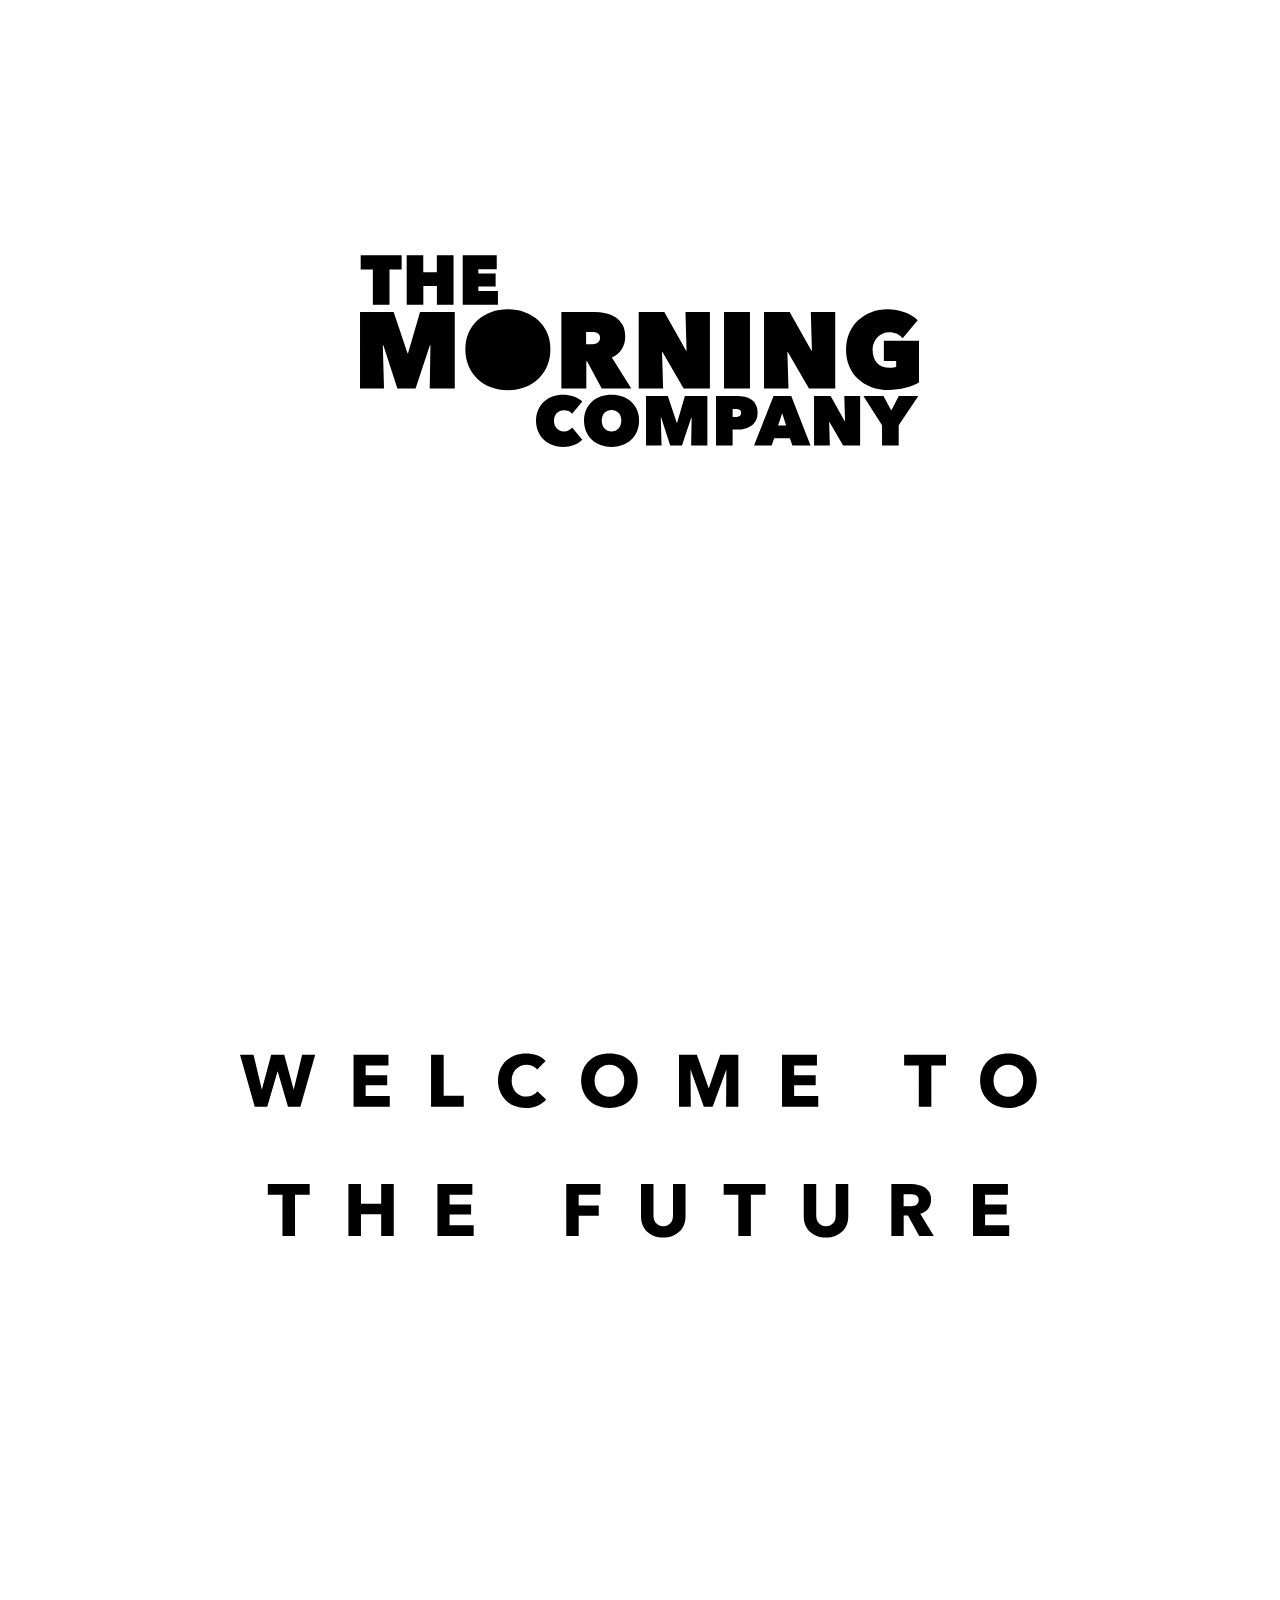
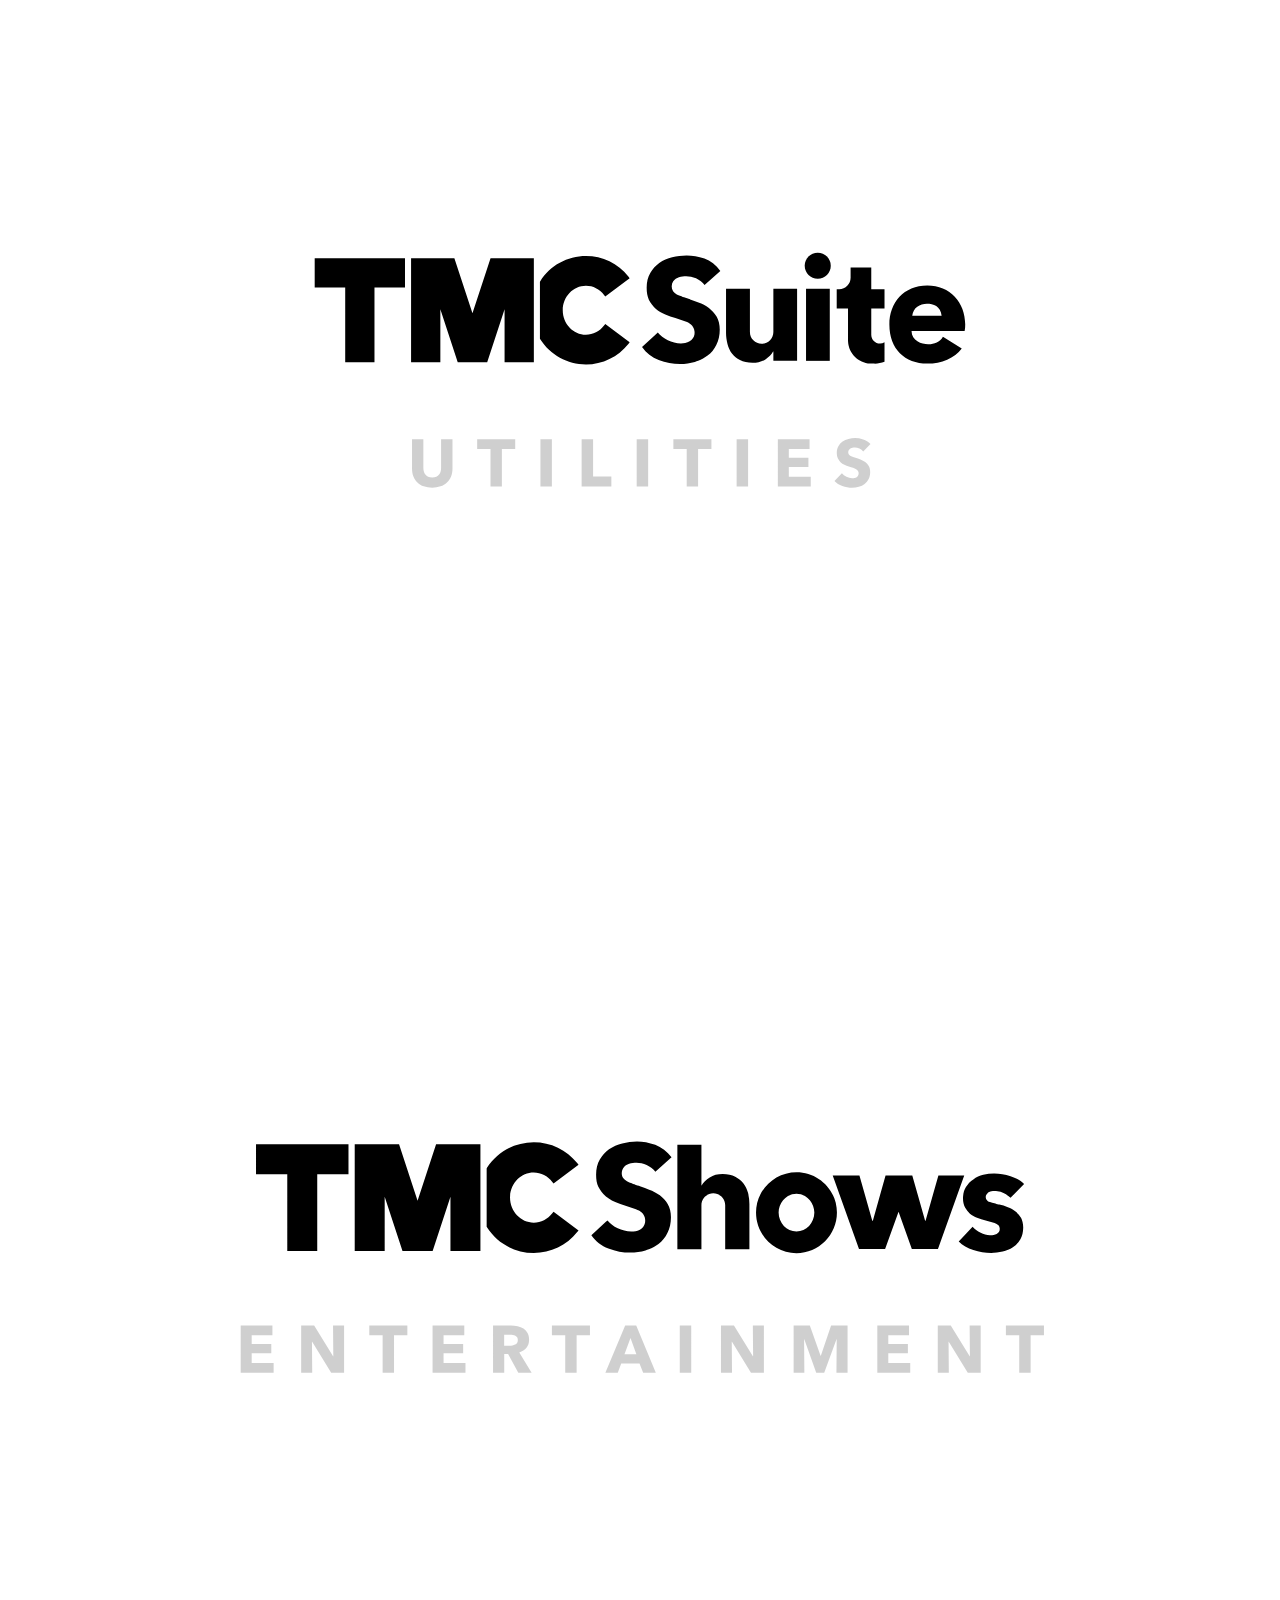
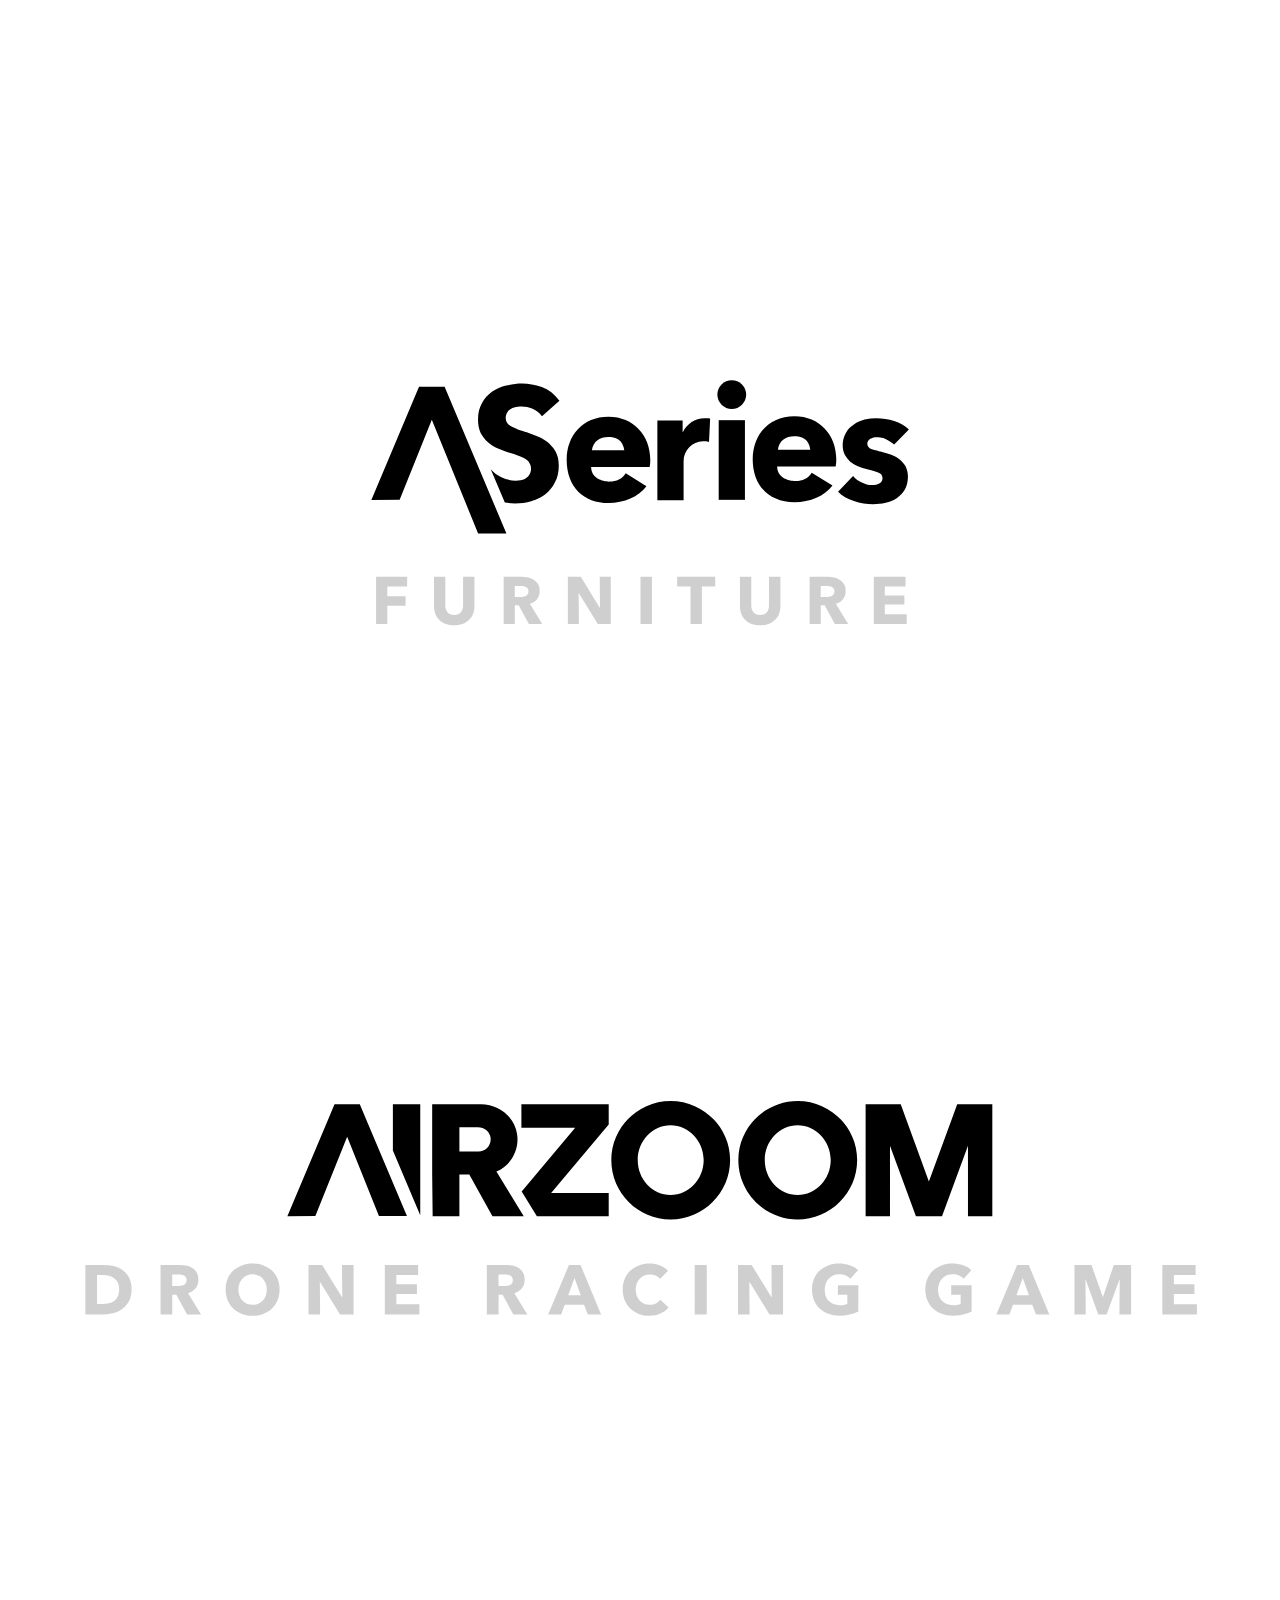
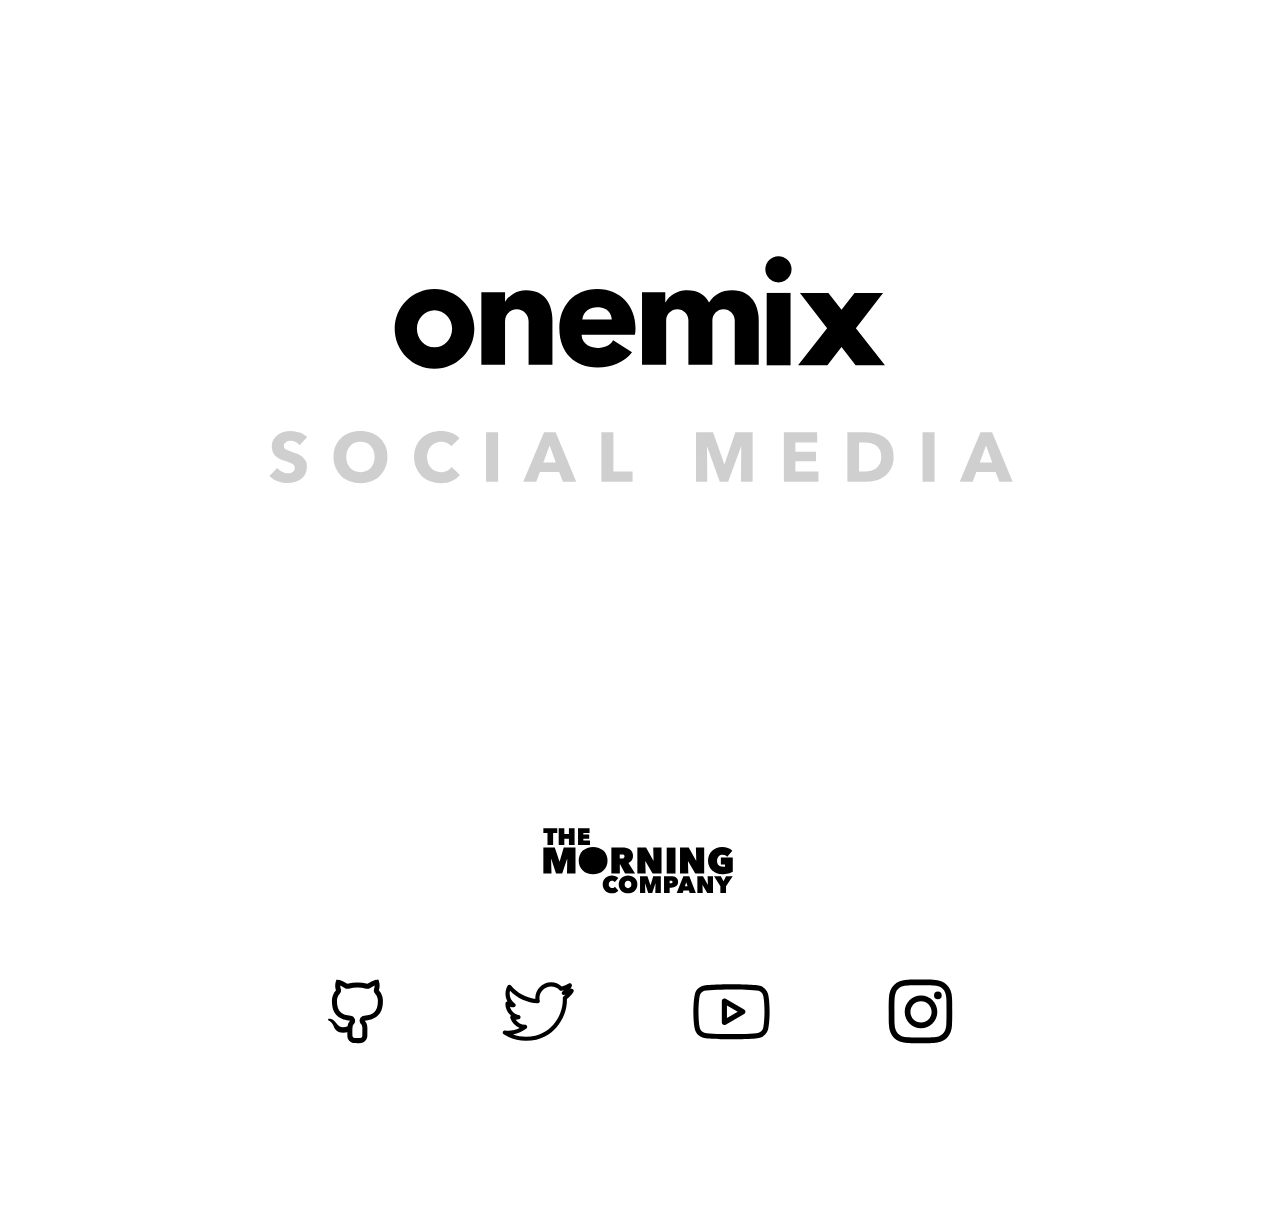
==== index.html @ b001382e "Add files via upload" ====
<!DOCTYPE html>
<html>
<head>
<meta charset="utf-8"/>
<meta http-equiv="X-UA-Compatible" content="IE=edge"/>
<meta name="viewport" content="width=device-width, initial-scale=1.0">
<title>The Morning Company</title>
<style id="applicationStylesheet" type="text/css">
	.mediaViewInfo {
		--web-view-name: iPhone 5/SE – 2;
		--web-view-id: iPhone_5SE__2;
		--web-scale-to-fit: true;
		--web-scale-to-fit-type: width;
		--web-scale-on-resize: true;
		--web-enable-deep-linking: true;
		--web-page-font: avenir,avenir-next,futura,century-gothic,helvetica,sans-serif;
	}
	:root {
		--web-view-ids: iPhone_5SE__2;
	}
	* {
		margin: 0;
		padding: 0;
		box-sizing: border-box;
		border: none;
	}
	#iPhone_5SE__2 {
		position: absolute;
		width: 1920px;
		height: 9042px;
		font-family: avenir,avenir-next,futura,century-gothic,helvetica,sans-serif;
		background-color: rgba(255,255,255,1);
		overflow: hidden;
		--web-view-name: iPhone 5/SE – 2;
		--web-view-id: iPhone_5SE__2;
		--web-scale-to-fit: true;
		--web-scale-to-fit-type: width;
		--web-scale-on-resize: true;
		--web-enable-deep-linking: true;
		--web-page-font: avenir,avenir-next,futura,century-gothic,helvetica,sans-serif;
	}
	#Group_182 {
		position: absolute;
		width: 838.532px;
		height: 287.591px;
		left: 540.323px;
		top: 382.991px;
		overflow: visible;
	}
	#Path_241 {
		fill: rgba(0,0,0,1);
	}
	.Path_241 {
		overflow: visible;
		position: absolute;
		width: 61.477px;
		height: 74.276px;
		left: 0.311px;
		top: 0px;
		transform: matrix(1,0,0,1,0,0);
	}
	#Path_242 {
		fill: rgba(0,0,0,1);
	}
	.Path_242 {
		overflow: visible;
		position: absolute;
		width: 70.289px;
		height: 74.276px;
		left: 69.445px;
		top: 0px;
		transform: matrix(1,0,0,1,0,0);
	}
	#Path_243 {
		fill: rgba(0,0,0,1);
	}
	.Path_243 {
		overflow: visible;
		position: absolute;
		width: 52.874px;
		height: 74.276px;
		left: 153.581px;
		top: 0px;
		transform: matrix(1,0,0,1,0,0);
	}
	#Group_180 {
		position: absolute;
		width: 838.532px;
		height: 121.227px;
		left: 0px;
		top: 81.491px;
		overflow: visible;
	}
	#Path_244 {
		fill: rgba(0,0,0,1);
	}
	.Path_244 {
		overflow: visible;
		position: absolute;
		width: 142.134px;
		height: 114.744px;
		left: 0px;
		top: 3.241px;
		transform: matrix(1,0,0,1,0,0);
	}
	#Path_245 {
		fill: rgba(0,0,0,1);
	}
	.Path_245 {
		overflow: visible;
		position: absolute;
		width: 127.548px;
		height: 121.227px;
		left: 158.179px;
		top: 0px;
		transform: matrix(1,0,0,1,0,0);
	}
	#Path_246 {
		fill: rgba(0,0,0,1);
	}
	.Path_246 {
		overflow: visible;
		position: absolute;
		width: 104.86px;
		height: 114.744px;
		left: 301.932px;
		top: 3.241px;
		transform: matrix(1,0,0,1,0,0);
	}
	#Path_247 {
		fill: rgba(0,0,0,1);
	}
	.Path_247 {
		overflow: visible;
		position: absolute;
		width: 106.807px;
		height: 114.744px;
		left: 417.646px;
		top: 3.241px;
		transform: matrix(1,0,0,1,0,0);
	}
	#Path_248 {
		fill: rgba(0,0,0,1);
	}
	.Path_248 {
		overflow: visible;
		position: absolute;
		width: 38.895px;
		height: 114.744px;
		left: 545.842px;
		top: 3.241px;
		transform: matrix(1,0,0,1,0,0);
	}
	#Path_249 {
		fill: rgba(0,0,0,1);
	}
	.Path_249 {
		overflow: visible;
		position: absolute;
		width: 106.803px;
		height: 114.744px;
		left: 606.132px;
		top: 3.241px;
		transform: matrix(1,0,0,1,0,0);
	}
	#Path_250 {
		fill: rgba(0,0,0,1);
	}
	.Path_250 {
		overflow: visible;
		position: absolute;
		width: 109.394px;
		height: 120.903px;
		left: 729.138px;
		top: 0px;
		transform: matrix(1,0,0,1,0,0);
	}
	#Path_251 {
		fill: rgba(0,0,0,1);
	}
	.Path_251 {
		overflow: visible;
		position: absolute;
		width: 69.45px;
		height: 78.471px;
		left: 263.562px;
		top: 209.12px;
		transform: matrix(1,0,0,1,0,0);
	}
	#Path_252 {
		fill: rgba(0,0,0,1);
	}
	.Path_252 {
		overflow: visible;
		position: absolute;
		width: 82.565px;
		height: 78.471px;
		left: 335.322px;
		top: 209.12px;
		transform: matrix(1,0,0,1,0,0);
	}
	#Path_253 {
		fill: rgba(0,0,0,1);
	}
	.Path_253 {
		overflow: visible;
		position: absolute;
		width: 92.002px;
		height: 74.277px;
		left: 428.374px;
		top: 211.217px;
		transform: matrix(1,0,0,1,0,0);
	}
	#Path_254 {
		fill: rgba(0,0,0,1);
	}
	.Path_254 {
		overflow: visible;
		position: absolute;
		width: 62.318px;
		height: 74.277px;
		left: 534.123px;
		top: 211.217px;
		transform: matrix(1,0,0,1,0,0);
	}
	#Path_255 {
		fill: rgba(0,0,0,1);
	}
	.Path_255 {
		overflow: visible;
		position: absolute;
		width: 84.768px;
		height: 74.277px;
		left: 590.982px;
		top: 211.217px;
		transform: matrix(1,0,0,1,0,0);
	}
	#Path_256 {
		fill: rgba(0,0,0,1);
	}
	.Path_256 {
		overflow: visible;
		position: absolute;
		width: 69.141px;
		height: 74.277px;
		left: 680.995px;
		top: 211.217px;
		transform: matrix(1,0,0,1,0,0);
	}
	#Path_257 {
		fill: rgba(0,0,0,1);
	}
	.Path_257 {
		overflow: visible;
		position: absolute;
		width: 82.458px;
		height: 74.277px;
		left: 754.532px;
		top: 211.217px;
		transform: matrix(1,0,0,1,0,0);
	}
	#Path_292 {
		opacity: 0.189;
		fill: rgba(0,0,0,1);
	}
	.Path_292 {
		overflow: visible;
		position: absolute;
		width: 687.7px;
		height: 74.5px;
		left: 617.7px;
		top: 3057.4px;
		transform: matrix(1,0,0,1,0,0);
	}
	#Path_291 {
		opacity: 0.999;
		fill: rgba(0,0,0,1);
	}
	.Path_291 {
		overflow: visible;
		position: absolute;
		width: 1194.93px;
		height: 276.06px;
		left: 360.335px;
		top: 1580.03px;
		transform: matrix(1,0,0,1,0,0);
	}
	#Path_297 {
		opacity: 0.189;
		fill: rgba(0,0,0,1);
	}
	.Path_297 {
		overflow: visible;
		position: absolute;
		width: 1204.9px;
		height: 70.8px;
		left: 360.95px;
		top: 4388.2px;
		transform: matrix(1,0,0,1,0,0);
	}
	#Path_295 {
		opacity: 0.189;
		fill: rgba(0,0,0,1);
	}
	.Path_295 {
		overflow: visible;
		position: absolute;
		width: 796.1px;
		height: 72.7px;
		left: 563.6px;
		top: 5665.2px;
		transform: matrix(1,0,0,1,0,0);
	}
	#Path_296 {
		opacity: 0.189;
		fill: rgba(0,0,0,1);
	}
	.Path_296 {
		overflow: visible;
		position: absolute;
		width: 1667.295px;
		height: 78.33px;
		left: 128.085px;
		top: 6694.665px;
		transform: matrix(1,0,0,1,0,0);
	}
	#Path_294 {
		opacity: 0.189;
		fill: rgba(0,0,0,1);
	}
	.Path_294 {
		overflow: visible;
		position: absolute;
		width: 1114.995px;
		height: 78.33px;
		left: 404.025px;
		top: 7845.665px;
		transform: matrix(1,0,0,1,0,0);
	}
	#Group_221 {
		position: absolute;
		width: 936.608px;
		height: 322.734px;
		left: 492px;
		top: 8442px;
		overflow: visible;
	}
	#Path_363 {
		fill: rgba(0,0,0,1);
	}
	.Path_363 {
		overflow: visible;
		position: absolute;
		width: 106.636px;
		height: 87.83px;
		left: 261.679px;
		top: 231.174px;
		transform: matrix(1,0,0,1,0,0);
	}
	#Group_178 {
		position: absolute;
		width: 114.405px;
		height: 82.392px;
		left: 547.615px;
		top: 233.893px;
		overflow: visible;
	}
	#Path_237 {
		fill: rgba(0,0,0,1);
	}
	.Path_237 {
		overflow: visible;
		position: absolute;
		width: 114.405px;
		height: 82.392px;
		left: 0px;
		top: 0px;
		transform: matrix(1,0,0,1,0,0);
	}
	#Group_179 {
		position: absolute;
		width: 95.286px;
		height: 95.287px;
		left: 841.321px;
		top: 227.444px;
		overflow: visible;
	}
	#Path_238 {
		fill: rgba(0,0,0,1);
	}
	.Path_238 {
		overflow: visible;
		position: absolute;
		width: 95.286px;
		height: 95.287px;
		left: 0px;
		top: 0px;
		transform: matrix(1,0,0,1,0,0);
	}
	#Path_239 {
		fill: rgba(0,0,0,1);
	}
	.Path_239 {
		overflow: visible;
		position: absolute;
		width: 48.93px;
		height: 48.93px;
		left: 23.205px;
		top: 23.183px;
		transform: matrix(1,0,0,1,0,0);
	}
	#Ellipse_3 {
		fill: rgba(0,0,0,1);
	}
	.Ellipse_3 {
		position: absolute;
		overflow: visible;
		width: 11.434px;
		height: 11.434px;
		left: 67.959px;
		top: 17.499px;
	}
	#Path_240 {
		fill: rgba(0,0,0,1);
	}
	.Path_240 {
		overflow: visible;
		position: absolute;
		width: 82.378px;
		height: 95.29px;
		left: 0px;
		top: 227.443px;
		transform: matrix(1,0,0,1,0,0);
	}
	#Group_180_bm {
		position: absolute;
		width: 284.434px;
		height: 97.558px;
		left: 322.753px;
		top: 0px;
		overflow: visible;
	}
	#Path_241_bn {
		fill: rgba(0,0,0,1);
	}
	.Path_241_bn {
		overflow: visible;
		position: absolute;
		width: 20.854px;
		height: 25.194px;
		left: 0.105px;
		top: 0px;
		transform: matrix(1,0,0,1,0,0);
	}
	#Path_242_bo {
		fill: rgba(0,0,0,1);
	}
	.Path_242_bo {
		overflow: visible;
		position: absolute;
		width: 23.839px;
		height: 25.194px;
		left: 23.559px;
		top: 0px;
		transform: matrix(1,0,0,1,0,0);
	}
	#Path_243_bp {
		fill: rgba(0,0,0,1);
	}
	.Path_243_bp {
		overflow: visible;
		position: absolute;
		width: 17.934px;
		height: 25.194px;
		left: 52.097px;
		top: 0px;
		transform: matrix(1,0,0,1,0,0);
	}
	#Group_180-2 {
		position: absolute;
		width: 284.434px;
		height: 41.125px;
		left: 0px;
		top: 27.638px;
		overflow: visible;
	}
	#Path_244_br {
		fill: rgba(0,0,0,1);
	}
	.Path_244_br {
		overflow: visible;
		position: absolute;
		width: 48.213px;
		height: 38.923px;
		left: 0px;
		top: 1.103px;
		transform: matrix(1,0,0,1,0,0);
	}
	#Path_245_bs {
		fill: rgba(0,0,0,1);
	}
	.Path_245_bs {
		overflow: visible;
		position: absolute;
		width: 43.269px;
		height: 41.116px;
		left: 53.655px;
		top: 0.009px;
		transform: matrix(1,0,0,1,0,0);
	}
	#Path_246_bt {
		fill: rgba(0,0,0,1);
	}
	.Path_246_bt {
		overflow: visible;
		position: absolute;
		width: 35.57px;
		height: 38.919px;
		left: 102.414px;
		top: 1.103px;
		transform: matrix(1,0,0,1,0,0);
	}
	#Path_247_bu {
		fill: rgba(0,0,0,1);
	}
	.Path_247_bu {
		overflow: visible;
		position: absolute;
		width: 36.229px;
		height: 38.923px;
		left: 141.669px;
		top: 1.103px;
		transform: matrix(1,0,0,1,0,0);
	}
	#Path_248_bv {
		fill: rgba(0,0,0,1);
	}
	.Path_248_bv {
		overflow: visible;
		position: absolute;
		width: 13.193px;
		height: 38.923px;
		left: 185.154px;
		top: 1.103px;
		transform: matrix(1,0,0,1,0,0);
	}
	#Path_249_bw {
		fill: rgba(0,0,0,1);
	}
	.Path_249_bw {
		overflow: visible;
		position: absolute;
		width: 36.228px;
		height: 38.923px;
		left: 205.605px;
		top: 1.103px;
		transform: matrix(1,0,0,1,0,0);
	}
	#Path_250_bx {
		fill: rgba(0,0,0,1);
	}
	.Path_250_bx {
		overflow: visible;
		position: absolute;
		width: 37.104px;
		height: 41.018px;
		left: 247.33px;
		top: 0px;
		transform: matrix(1,0,0,1,0,0);
	}
	#Path_251_by {
		fill: rgba(0,0,0,1);
	}
	.Path_251_by {
		overflow: visible;
		position: absolute;
		width: 23.558px;
		height: 26.624px;
		left: 89.4px;
		top: 70.934px;
		transform: matrix(1,0,0,1,0,0);
	}
	#Path_252_bz {
		fill: rgba(0,0,0,1);
	}
	.Path_252_bz {
		overflow: visible;
		position: absolute;
		width: 28.007px;
		height: 26.617px;
		left: 113.742px;
		top: 70.936px;
		transform: matrix(1,0,0,1,0,0);
	}
	#Path_253_b {
		fill: rgba(0,0,0,1);
	}
	.Path_253_b {
		overflow: visible;
		position: absolute;
		width: 31.209px;
		height: 25.201px;
		left: 145.309px;
		top: 71.646px;
		transform: matrix(1,0,0,1,0,0);
	}
	#Path_254_b {
		fill: rgba(0,0,0,1);
	}
	.Path_254_b {
		overflow: visible;
		position: absolute;
		width: 21.139px;
		height: 25.196px;
		left: 181.183px;
		top: 71.646px;
		transform: matrix(1,0,0,1,0,0);
	}
	#Path_255_b {
		fill: rgba(0,0,0,1);
	}
	.Path_255_b {
		overflow: visible;
		position: absolute;
		width: 28.754px;
		height: 25.2px;
		left: 200.464px;
		top: 71.646px;
		transform: matrix(1,0,0,1,0,0);
	}
	#Path_256_b {
		fill: rgba(0,0,0,1);
	}
	.Path_256_b {
		overflow: visible;
		position: absolute;
		width: 23.455px;
		height: 25.2px;
		left: 230.999px;
		top: 71.646px;
		transform: matrix(1,0,0,1,0,0);
	}
	#Path_257_b {
		fill: rgba(0,0,0,1);
	}
	.Path_257_b {
		overflow: visible;
		position: absolute;
		width: 27.97px;
		height: 25.195px;
		left: 255.946px;
		top: 71.651px;
		transform: matrix(1,0,0,1,0,0);
	}
	#Group_232 {
		position: absolute;
		width: 975.323px;
		height: 167.167px;
		left: 472px;
		top: 2779px;
		overflow: visible;
	}
	#Path_385 {
		fill: rgba(0,0,0,1);
	}
	.Path_385 {
		overflow: visible;
		position: absolute;
		width: 472.475px;
		height: 162.481px;
		left: 0px;
		top: 4.686px;
		transform: matrix(1,0,0,1,0,0);
	}
	#Group_231 {
		position: absolute;
		width: 484.454px;
		height: 166.738px;
		left: 490.869px;
		top: 0px;
		overflow: visible;
	}
	#Path_386 {
		fill: rgba(0,0,0,1);
	}
	.Path_386 {
		overflow: visible;
		position: absolute;
		width: 117.46px;
		height: 162.831px;
		left: 0px;
		top: 3.907px;
		transform: matrix(1,0,0,1,0,0);
	}
	#Path_387 {
		fill: rgba(0,0,0,1);
	}
	.Path_387 {
		overflow: visible;
		position: absolute;
		width: 106.597px;
		height: 110.937px;
		left: 125.832px;
		top: 54.281px;
		transform: matrix(1,0,0,1,0,0);
	}
	#Path_388 {
		fill: rgba(0,0,0,1);
	}
	.Path_388 {
		overflow: visible;
		position: absolute;
		width: 39.087px;
		height: 39.077px;
		left: 244.589px;
		top: 0px;
		transform: matrix(1,0,0,1,0,0);
	}
	#Rectangle_19 {
		fill: rgba(0,0,0,1);
	}
	.Rectangle_19 {
		position: absolute;
		overflow: visible;
		width: 35.603px;
		height: 108.117px;
		left: 246.331px;
		top: 54.28px;
	}
	#Path_389 {
		fill: rgba(0,0,0,1);
	}
	.Path_389 {
		overflow: visible;
		position: absolute;
		width: 71.709px;
		height: 144.311px;
		left: 292.091px;
		top: 21.561px;
		transform: matrix(1,0,0,1,0,0);
	}
	#Path_390 {
		fill: rgba(0,0,0,1);
	}
	.Path_390 {
		overflow: visible;
		position: absolute;
		width: 113.767px;
		height: 117.239px;
		left: 370.687px;
		top: 49.065px;
		transform: matrix(1,0,0,1,0,0);
	}
	#Group_236 {
		position: absolute;
		width: 1151.765px;
		height: 167.168px;
		left: 384px;
		top: 4112px;
		overflow: visible;
	}
	#Path_391 {
		fill: rgba(0,0,0,1);
	}
	.Path_391 {
		overflow: visible;
		position: absolute;
		width: 483.785px;
		height: 166.371px;
		left: 0px;
		top: 0.797px;
		transform: matrix(1,0,0,1,0,0);
	}
	#Group_235 {
		position: absolute;
		width: 649.146px;
		height: 167.168px;
		left: 502.62px;
		top: 0px;
		overflow: visible;
	}
	#Group_233 {
		position: absolute;
		width: 120.274px;
		height: 166.729px;
		left: 0px;
		top: 0px;
		overflow: visible;
	}
	#Path_392 {
		fill: rgba(0,0,0,1);
	}
	.Path_392 {
		overflow: visible;
		position: absolute;
		width: 120.274px;
		height: 166.729px;
		left: 0px;
		top: 0px;
		transform: matrix(1,0,0,1,0,0);
	}
	#Group_234 {
		position: absolute;
		width: 519.991px;
		height: 162.293px;
		left: 129.154px;
		top: 4.875px;
		overflow: visible;
	}
	#Path_393 {
		fill: rgba(0,0,0,1);
	}
	.Path_393 {
		overflow: visible;
		position: absolute;
		width: 108.053px;
		height: 156.756px;
		left: 0px;
		top: 0px;
		transform: matrix(1,0,0,1,0,0);
	}
	#Path_394 {
		fill: rgba(0,0,0,1);
	}
	.Path_394 {
		overflow: visible;
		position: absolute;
		width: 121.338px;
		height: 121.558px;
		left: 117.854px;
		top: 40.735px;
		transform: matrix(1,0,0,1,0,0);
	}
	#Path_395 {
		fill: rgba(0,0,0,1);
	}
	.Path_395 {
		overflow: visible;
		position: absolute;
		width: 197.285px;
		height: 110.26px;
		left: 232.799px;
		top: 46.496px;
		transform: matrix(1,0,0,1,0,0);
	}
	#Path_396 {
		fill: rgba(0,0,0,1);
	}
	.Path_396 {
		overflow: visible;
		position: absolute;
		width: 98.081px;
		height: 119.125px;
		left: 421.911px;
		top: 43.169px;
		transform: matrix(1,0,0,1,0,0);
	}
	#Group_237 {
		position: absolute;
		width: 805.851px;
		height: 229.679px;
		left: 557px;
		top: 5370.199px;
		overflow: visible;
	}
	#Path_397 {
		fill: rgba(0,0,0,1);
	}
	.Path_397 {
		overflow: visible;
		position: absolute;
		width: 79.167px;
		height: 123.059px;
		left: 429.349px;
		top: 56.382px;
		transform: matrix(1,0,0,1,0,0);
	}
	#Rectangle_20 {
		fill: rgba(0,0,0,1);
	}
	.Rectangle_20 {
		position: absolute;
		overflow: visible;
		width: 39.339px;
		height: 119.463px;
		left: 521.037px;
		top: 59.976px;
	}
	#Ellipse_4 {
		fill: rgba(0,0,0,1);
	}
	.Ellipse_4 {
		position: absolute;
		overflow: visible;
		width: 43.187px;
		height: 43.187px;
		left: 519.113px;
		top: 0px;
	}
	#Path_398 {
		fill: rgba(0,0,0,1);
	}
	.Path_398 {
		overflow: visible;
		position: absolute;
		width: 106.269px;
		height: 129.053px;
		left: 699.582px;
		top: 56.382px;
		transform: matrix(1,0,0,1,0,0);
	}
	#Path_399 {
		fill: rgba(0,0,0,1);
	}
	.Path_399 {
		overflow: visible;
		position: absolute;
		width: 125.398px;
		height: 129.221px;
		left: 572.321px;
		top: 54.204px;
		transform: matrix(1,0,0,1,0,0);
	}
	#Path_400 {
		fill: rgba(0,0,0,1);
	}
	.Path_400 {
		overflow: visible;
		position: absolute;
		width: 125.397px;
		height: 129.224px;
		left: 293.216px;
		top: 54.368px;
		transform: matrix(1,0,0,1,0,0);
	}
	#Path_401 {
		fill: rgba(0,0,0,1);
	}
	.Path_401 {
		overflow: visible;
		position: absolute;
		width: 202.596px;
		height: 220.079px;
		left: 0px;
		top: 9.601px;
		transform: matrix(1,0,0,1,0,0);
	}
	#Path_402 {
		fill: rgba(0,0,0,1);
	}
	.Path_402 {
		overflow: visible;
		position: absolute;
		width: 122.114px;
		height: 179.918px;
		left: 159.812px;
		top: 4.328px;
		transform: matrix(1,0,0,1,0,0);
	}
	#Path_403 {
		fill: rgba(0,0,0,1);
	}
	.Path_403 {
		overflow: visible;
		position: absolute;
		width: 1057.434px;
		height: 177.96px;
		left: 431px;
		top: 6450.932px;
		transform: matrix(1,0,0,1,0,0);
	}
	#Group_238 {
		position: absolute;
		width: 735.424px;
		height: 168.515px;
		left: 592px;
		top: 7584px;
		overflow: visible;
	}
	#Path_404 {
		fill: rgba(0,0,0,1);
	}
	.Path_404 {
		overflow: visible;
		position: absolute;
		width: 119.47px;
		height: 119.684px;
		left: 0px;
		top: 48.831px;
		transform: matrix(1,0,0,1,0,0);
	}
	#Path_405 {
		fill: rgba(0,0,0,1);
	}
	.Path_405 {
		overflow: visible;
		position: absolute;
		width: 106.599px;
		height: 111.616px;
		left: 129.785px;
		top: 51.45px;
		transform: matrix(1,0,0,1,0,0);
	}
	#Path_406 {
		fill: rgba(0,0,0,1);
	}
	.Path_406 {
		overflow: visible;
		position: absolute;
		width: 175.055px;
		height: 111.839px;
		left: 371.45px;
		top: 51.228px;
		transform: matrix(1,0,0,1,0,0);
	}
	#Rectangle_21 {
		fill: rgba(0,0,0,1);
	}
	.Rectangle_21 {
		position: absolute;
		overflow: visible;
		width: 35.75px;
		height: 108.563px;
		left: 557.945px;
		top: 54.503px;
	}
	#Ellipse_5 {
		fill: rgba(0,0,0,1);
	}
	.Ellipse_5 {
		position: absolute;
		overflow: visible;
		width: 39.247px;
		height: 39.246px;
		left: 556.197px;
		top: 0px;
	}
	#Path_407 {
		fill: rgba(0,0,0,1);
	}
	.Path_407 {
		overflow: visible;
		position: absolute;
		width: 130.369px;
		height: 108.563px;
		left: 605.055px;
		top: 54.502px;
		transform: matrix(1,0,0,1,0,0);
	}
	#Path_408 {
		fill: rgba(0,0,0,1);
	}
	.Path_408 {
		overflow: visible;
		position: absolute;
		width: 114.233px;
		height: 117.723px;
		left: 247.457px;
		top: 49.261px;
		transform: matrix(1,0,0,1,0,0);
	}
</style>
<script id="applicationScript">
///////////////////////////////////////
// INITIALIZATION
///////////////////////////////////////

/**
 * Functionality for scaling, showing by media query, and navigation between multiple pages on a single page. 
 * Code subject to change.
 **/

if (window.console==null) { window["console"] = { log : function() {} } }; // some browsers do not set console

var Application = function() {
	// event constants
	this.prefix = "--web-";
	this.NAVIGATION_CHANGE = "viewChange";
	this.VIEW_NOT_FOUND = "viewNotFound";
	this.VIEW_CHANGE = "viewChange";
	this.VIEW_CHANGING = "viewChanging";
	this.STATE_NOT_FOUND = "stateNotFound";
	this.APPLICATION_COMPLETE = "applicationComplete";
	this.APPLICATION_RESIZE = "applicationResize";
	this.SIZE_STATE_NAME = "data-is-view-scaled";
	this.STATE_NAME = this.prefix + "state";

	this.lastTrigger = null;
	this.lastView = null;
	this.lastState = null;
	this.lastOverlay = null;
	this.currentView = null;
	this.currentState = null;
	this.currentOverlay = null;
	this.currentQuery = {index: 0, rule: null, mediaText: null, id: null};
	this.inclusionQuery = "(min-width: 0px)";
	this.exclusionQuery = "none and (min-width: 99999px)";
	this.LastModifiedDateLabelName = "LastModifiedDateLabel";
	this.viewScaleSliderId = "ViewScaleSliderInput";
	this.pageRefreshedName = "showPageRefreshedNotification";
	this.applicationStylesheet = null;
	this.mediaQueryDictionary = {};
	this.viewsDictionary = {};
	this.addedViews = [];
	this.views = {};
	this.viewIds = [];
	this.viewQueries = {};
	this.overlays = {};
	this.overlayIds = [];
	this.numberOfViews = 0;
	this.verticalPadding = 0;
	this.horizontalPadding = 0;
	this.stateName = null;
	this.viewScale = 1;
	this.viewLeft = 0;
	this.viewTop = 0;
	this.horizontalScrollbarsNeeded = false;
	this.verticalScrollbarsNeeded = false;

	// view settings
	this.showUpdateNotification = false;
	this.showNavigationControls = false;
	this.scaleViewsToFit = false;
	this.scaleToFitOnDoubleClick = false;
	this.actualSizeOnDoubleClick = false;
	this.scaleViewsOnResize = false;
	this.navigationOnKeypress = false;
	this.showViewName = false;
	this.enableDeepLinking = true;
	this.refreshPageForChanges = false;
	this.showRefreshNotifications = true;

	// view controls
	this.scaleViewSlider = null;
	this.lastModifiedLabel = null;
	this.supportsPopState = false; // window.history.pushState!=null;
	this.initialized = false;

	// refresh properties
	this.refreshDuration = 250;
	this.lastModifiedDate = null;
	this.refreshRequest = null;
	this.refreshInterval = null;
	this.refreshContent = null;
	this.refreshContentSize = null;
	this.refreshCheckContent = false;
	this.refreshCheckContentSize = false;

	var self = this;

	self.initialize = function(event) {
		var view = self.getVisibleView();
		var views = self.getVisibleViews();
		if (view==null) view = self.getInitialView();
		self.collectViews();
		self.collectOverlays();
		self.collectMediaQueries();

		for (let index = 0; index < views.length; index++) {
			var view = views[index];
			self.setViewOptions(view);
			self.setViewVariables(view);
			self.centerView(view);
		}

		// sometimes the body size is 0 so we call this now and again later
		if (self.initialized) {
			window.addEventListener(self.NAVIGATION_CHANGE, self.viewChangeHandler);
			window.addEventListener("keyup", self.keypressHandler);
			window.addEventListener("keypress", self.keypressHandler);
			window.addEventListener("resize", self.resizeHandler);
			window.document.addEventListener("dblclick", self.doubleClickHandler);

			if (self.supportsPopState) {
				window.addEventListener('popstate', self.popStateHandler);
			}
			else {
				window.addEventListener('hashchange', self.hashChangeHandler);
			}

			// we are ready to go
			window.dispatchEvent(new Event(self.APPLICATION_COMPLETE));
		}

		if (self.initialized==false) {
			if (self.enableDeepLinking) {
				self.syncronizeViewToURL();
			} 
	
			if (self.refreshPageForChanges) {
				self.setupRefreshForChanges();
			}
	
			self.initialized = true;
		}
		
		if (self.scaleViewsToFit) {
			self.viewScale = self.scaleViewToFit(view);
			
			if (self.viewScale<0) {
				setTimeout(self.scaleViewToFit, 500, view);
			}
		}
		else if (view) {
			self.viewScale = self.getViewScaleValue(view);
			self.centerView(view);
			self.updateSliderValue(self.viewScale);
		}
		else {
			// no view found
		}
	
		if (self.showUpdateNotification) {
			self.showNotification();
		}

		//"addEventListener" in window ? null : window.addEventListener = window.attachEvent;
		//"addEventListener" in document ? null : document.addEventListener = document.attachEvent;
	}


	///////////////////////////////////////
	// AUTO REFRESH 
	///////////////////////////////////////

	self.setupRefreshForChanges = function() {
		self.refreshRequest = new XMLHttpRequest();

		if (!self.refreshRequest) {
			return false;
		}

		// get document start values immediately
		self.requestRefreshUpdate();
	}

	/**
	 * Attempt to check the last modified date by the headers 
	 * or the last modified property from the byte array (experimental)
	 **/
	self.requestRefreshUpdate = function() {
		var url = document.location.href;
		var protocol = window.location.protocol;
		var method;
		
		try {

			if (self.refreshCheckContentSize) {
				self.refreshRequest.open('HEAD', url, true);
			}
			else if (self.refreshCheckContent) {
				self.refreshContent = document.documentElement.outerHTML;
				self.refreshRequest.open('GET', url, true);
				self.refreshRequest.responseType = "text";
			}
			else {

				// get page last modified date for the first call to compare to later
				if (self.lastModifiedDate==null) {

					// File system does not send headers in FF so get blob if possible
					if (protocol=="file:") {
						self.refreshRequest.open("GET", url, true);
						self.refreshRequest.responseType = "blob";
					}
					else {
						self.refreshRequest.open("HEAD", url, true);
						self.refreshRequest.responseType = "blob";
					}

					self.refreshRequest.onload = self.refreshOnLoadOnceHandler;

					// In some browsers (Chrome & Safari) this error occurs at send: 
					// 
					// Chrome - Access to XMLHttpRequest at 'file:///index.html' from origin 'null' 
					// has been blocked by CORS policy: 
					// Cross origin requests are only supported for protocol schemes: 
					// http, data, chrome, chrome-extension, https.
					// 
					// Safari - XMLHttpRequest cannot load file:///Users/user/Public/index.html. Cross origin requests are only supported for HTTP.
					// 
					// Solution is to run a local server, set local permissions or test in another browser
					self.refreshRequest.send(null);

					// In MS browsers the following behavior occurs possibly due to an AJAX call to check last modified date: 
					// 
					// DOM7011: The code on this page disabled back and forward caching.

					// In Brave (Chrome) error when on the server
					// index.js:221 HEAD https://www.example.com/ net::ERR_INSUFFICIENT_RESOURCES
					// self.refreshRequest.send(null);

				}
				else {
					self.refreshRequest = new XMLHttpRequest();
					self.refreshRequest.onreadystatechange = self.refreshHandler;
					self.refreshRequest.ontimeout = function() {
						self.log("Couldn't find page to check for updates");
					}
					
					var method;
					if (protocol=="file:") {
						method = "GET";
					}
					else {
						method = "HEAD";
					}

					//refreshRequest.open('HEAD', url, true);
					self.refreshRequest.open(method, url, true);
					self.refreshRequest.responseType = "blob";
					self.refreshRequest.send(null);
				}
			}
		}
		catch (error) {
			self.log("Refresh failed for the following reason:")
			self.log(error);
		}
	}

	self.refreshHandler = function() {
		var contentSize;

		try {

			if (self.refreshRequest.readyState === XMLHttpRequest.DONE) {
				
				if (self.refreshRequest.status === 2 || 
					self.refreshRequest.status === 200) {
					var pageChanged = false;

					self.updateLastModifiedLabel();

					if (self.refreshCheckContentSize) {
						var lastModifiedHeader = self.refreshRequest.getResponseHeader("Last-Modified");
						contentSize = self.refreshRequest.getResponseHeader("Content-Length");
						//lastModifiedDate = refreshRequest.getResponseHeader("Last-Modified");
						var headers = self.refreshRequest.getAllResponseHeaders();
						var hasContentHeader = headers.indexOf("Content-Length")!=-1;
						
						if (hasContentHeader) {
							contentSize = self.refreshRequest.getResponseHeader("Content-Length");

							// size has not been set yet
							if (self.refreshContentSize==null) {
								self.refreshContentSize = contentSize;
								// exit and let interval call this method again
								return;
							}

							if (contentSize!=self.refreshContentSize) {
								pageChanged = true;
							}
						}
					}
					else if (self.refreshCheckContent) {

						if (self.refreshRequest.responseText!=self.refreshContent) {
							pageChanged = true;
						}
					}
					else {
						lastModifiedHeader = self.getLastModified(self.refreshRequest);

						if (self.lastModifiedDate!=lastModifiedHeader) {
							self.log("lastModifiedDate:" + self.lastModifiedDate + ",lastModifiedHeader:" +lastModifiedHeader);
							pageChanged = true;
						}

					}

					
					if (pageChanged) {
						clearInterval(self.refreshInterval);
						self.refreshUpdatedPage();
						return;
					}

				}
				else {
					self.log('There was a problem with the request.');
				}

			}
		}
		catch( error ) {
			//console.log('Caught Exception: ' + error);
		}
	}

	self.refreshOnLoadOnceHandler = function(event) {

		// get the last modified date
		if (self.refreshRequest.response) {
			self.lastModifiedDate = self.getLastModified(self.refreshRequest);

			if (self.lastModifiedDate!=null) {

				if (self.refreshInterval==null) {
					self.refreshInterval = setInterval(self.requestRefreshUpdate, self.refreshDuration);
				}
			}
			else {
				self.log("Could not get last modified date from the server");
			}
		}
	}

	self.refreshUpdatedPage = function() {
		if (self.showRefreshNotifications) {
			var date = new Date().setTime((new Date().getTime()+10000));
			document.cookie = encodeURIComponent(self.pageRefreshedName) + "=true" + "; max-age=6000;" + " path=/";
		}

		document.location.reload(true);
	}

	self.showNotification = function(duration) {
		var notificationID = self.pageRefreshedName+"ID";
		var notification = document.getElementById(notificationID);
		if (duration==null) duration = 4000;

		if (notification!=null) {return;}

		notification = document.createElement("div");
		notification.id = notificationID;
		notification.textContent = "PAGE UPDATED";
		var styleRule = ""
		styleRule = "position: fixed; padding: 7px 16px 6px 16px; font-family: Arial, sans-serif; font-size: 10px; font-weight: bold; left: 50%;";
		styleRule += "top: 20px; background-color: rgba(0,0,0,.5); border-radius: 12px; color:rgb(235, 235, 235); transition: all 2s linear;";
		styleRule += "transform: translateX(-50%); letter-spacing: .5px; filter: drop-shadow(2px 2px 6px rgba(0, 0, 0, .1))";
		notification.setAttribute("style", styleRule);

		notification.className= "PageRefreshedClass";
		
		document.body.appendChild(notification);

		setTimeout(function() {
			notification.style.opacity = "0";
			notification.style.filter = "drop-shadow( 0px 0px 0px rgba(0,0,0, .5))";
			setTimeout(function() {
				notification.parentNode.removeChild(notification);
			}, duration)
		}, duration);

		document.cookie = encodeURIComponent(self.pageRefreshedName) + "=; max-age=1; path=/";
	}

	/**
	 * Get the last modified date from the header 
	 * or file object after request has been received
	 **/
	self.getLastModified = function(request) {
		var date;

		// file protocol - FILE object with last modified property
		if (request.response && request.response.lastModified) {
			date = request.response.lastModified;
		}
		
		// http protocol - check headers
		if (date==null) {
			date = request.getResponseHeader("Last-Modified");
		}

		return date;
	}

	self.updateLastModifiedLabel = function() {
		var labelValue = "";
		
		if (self.lastModifiedLabel==null) {
			self.lastModifiedLabel = document.getElementById("LastModifiedLabel");
		}

		if (self.lastModifiedLabel) {
			var seconds = parseInt(((new Date().getTime() - Date.parse(document.lastModified)) / 1000 / 60) * 100 + "");
			var minutes = 0;
			var hours = 0;

			if (seconds < 60) {
				seconds = Math.floor(seconds/10)*10;
				labelValue = seconds + " seconds";
			}
			else {
				minutes = parseInt((seconds/60) + "");

				if (minutes>60) {
					hours = parseInt((seconds/60/60) +"");
					labelValue += hours==1 ? " hour" : " hours";
				}
				else {
					labelValue = minutes+"";
					labelValue += minutes==1 ? " minute" : " minutes";
				}
			}
			
			if (seconds<10) {
				labelValue = "Updated now";
			}
			else {
				labelValue = "Updated " + labelValue + " ago";
			}

			if (self.lastModifiedLabel.firstElementChild) {
				self.lastModifiedLabel.firstElementChild.textContent = labelValue;

			}
			else if ("textContent" in self.lastModifiedLabel) {
				self.lastModifiedLabel.textContent = labelValue;
			}
		}
	}

	self.getShortString = function(string, length) {
		if (length==null) length = 30;
		string = string!=null ? string.substr(0, length).replace(/\n/g, "") : "[String is null]";
		return string;
	}

	self.getShortNumber = function(value, places) {
		if (places==null || places<1) places = 4;
		value = Math.round(value * Math.pow(10,places)) / Math.pow(10, places);
		return value;
	}

	///////////////////////////////////////
	// NAVIGATION CONTROLS
	///////////////////////////////////////

	self.updateViewLabel = function() {
		var viewNavigationLabel = document.getElementById("ViewNavigationLabel");
		var view = self.getVisibleView();
		var viewIndex = view ? self.getViewIndex(view) : -1;
		var viewName = view ? self.getViewPreferenceValue(view, self.prefix + "view-name") : null;
		var viewId = view ? view.id : null;

		if (viewNavigationLabel && view) {
			if (viewName && viewName.indexOf('"')!=-1) {
				viewName = viewName.replace(/"/g, "");
			}

			if (self.showViewName) {
				viewNavigationLabel.textContent = viewName;
				self.setTooltip(viewNavigationLabel, viewIndex + 1 + " of " + self.numberOfViews);
			}
			else {
				viewNavigationLabel.textContent = viewIndex + 1 + " of " + self.numberOfViews;
				self.setTooltip(viewNavigationLabel, viewName);
			}

		}
	}

	self.updateURL = function(view) {
		view = view == null ? self.getVisibleView() : view;
		var viewId = view ? view.id : null
		var viewFragment = view ? "#"+ viewId : null;

		if (viewId && self.viewIds.length>1 && self.enableDeepLinking) {

			if (self.supportsPopState==false) {
				self.setFragment(viewId);
			}
			else {
				if (viewFragment!=window.location.hash) {

					if (window.location.hash==null) {
						window.history.replaceState({name:viewId}, null, viewFragment);
					}
					else {
						window.history.pushState({name:viewId}, null, viewFragment);
					}
				}
			}
		}
	}

	self.updateURLState = function(view, stateName) {
		stateName = view && (stateName=="" || stateName==null) ? self.getStateNameByViewId(view.id) : stateName;

		if (self.supportsPopState==false) {
			self.setFragment(stateName);
		}
		else {
			if (stateName!=window.location.hash) {

				if (window.location.hash==null) {
					window.history.replaceState({name:view.viewId}, null, stateName);
				}
				else {
					window.history.pushState({name:view.viewId}, null, stateName);
				}
			}
		}
	}

	self.setFragment = function(value) {
		window.location.hash = "#" + value;
	}

	self.setTooltip = function(element, value) {
		// setting the tooltip in edge causes a page crash on hover
		if (/Edge/.test(navigator.userAgent)) { return; }

		if ("title" in element) {
			element.title = value;
		}
	}

	self.getStylesheetRules = function(styleSheet) {
		try {
			if (styleSheet) return styleSheet.cssRules || styleSheet.rules;
	
			return document.styleSheets[0]["cssRules"] || document.styleSheets[0]["rules"];
		}
		catch (error) {
			// ERRORS:
			// SecurityError: The operation is insecure.
			// Errors happen when script loads before stylesheet or loading an external css locally

			// InvalidAccessError: A parameter or an operation is not supported by the underlying object
			// Place script after stylesheet

			console.log(error);
			if (error.toString().indexOf("The operation is insecure")!=-1) {
				console.log("Load the stylesheet before the script or load the stylesheet inline until it can be loaded on a server")
			}
			return [];
		}
	}

	/**
	 * If single page application hide all of the views. 
	 * @param {Number} selectedIndex if provided shows the view at index provided
	 **/
	self.hideViews = function(selectedIndex, animation) {
		var rules = self.getStylesheetRules();
		var queryIndex = 0;
		var numberOfRules = rules!=null ? rules.length : 0;

		// loop through rules and hide media queries except selected
		for (var i=0;i<numberOfRules;i++) {
			var rule = rules[i];

			if (rule.media!=null) {

				if (queryIndex==selectedIndex) {
					self.currentQuery.mediaText = rule.conditionText;
					self.currentQuery.index = selectedIndex;
					self.currentQuery.rule = rule;
					self.enableMediaQuery(rule);
				}
				else {
					if (animation) {
						self.fadeOut(rule)
					}
					else {
						self.disableMediaQuery(rule);
					}
				}
				
				queryIndex++;
			}
		}

		self.numberOfViews = queryIndex;
		self.updateViewLabel();
		self.updateURL();

		self.dispatchViewChange();

		var view = self.getVisibleView();
		var viewIndex = view ? self.getViewIndex(view) : -1;

		return viewIndex==selectedIndex ? view : null;
	}

	/**
	 * Hide view
	 * @param {Object} view element to hide
	 **/
	self.hideView = function(view) {
		var rule = view ? self.mediaQueryDictionary[view.id] : null;

		if (rule) {
			self.disableMediaQuery(rule);
		}
	}

	/**
	 * Hide overlay
	 * @param {Object} overlay element to hide
	 **/
	self.hideOverlay = function(overlay) {
		var rule = overlay ? self.mediaQueryDictionary[overlay.id] : null;

		if (rule) {
			self.disableMediaQuery(rule);

			//if (self.showByMediaQuery) {
				overlay.style.display = "none";
			//}
		}
	}

	/**
	 * Show the view by media query. Does not hide current views
	 * Sets view options by default
	 * @param {Object} view element to show
	 * @param {Boolean} setViewOptions sets view options if null or true
	 */
	self.showViewByMediaQuery = function(view, setViewOptions) {
		var id = view ? view.id : null;
		var query = id ? self.mediaQueryDictionary[id] : null;
		var isOverlay = view ? self.isOverlay(view) : false;
		setViewOptions = setViewOptions==null ? true : setViewOptions;

		if (query) {
			self.enableMediaQuery(query);

			if (isOverlay && view && setViewOptions) {
				self.setViewVariables(null, view);
			}
			else {
				if (view && setViewOptions) self.setViewOptions(view);
				if (view && setViewOptions) self.setViewVariables(view);
			}
		}
	}

	/**
	 * Show the view. Does not hide current views
	 */
	self.showView = function(view, setViewOptions) {
		var id = view ? view.id : null;
		var query = id ? self.mediaQueryDictionary[id] : null;
		var display = null;
		setViewOptions = setViewOptions==null ? true : setViewOptions;

		if (query) {
			self.enableMediaQuery(query);
			if (view==null) view =self.getVisibleView();
			if (view && setViewOptions) self.setViewOptions(view);
		}
		else if (id) {
			display = window.getComputedStyle(view).getPropertyValue("display");
			if (display=="" || display=="none") {
				view.style.display = "block";
			}
		}

		if (view) {
			if (self.currentView!=null) {
				self.lastView = self.currentView;
			}

			self.currentView = view;
		}
	}

	self.showViewById = function(id, setViewOptions) {
		var view = id ? self.getViewById(id) : null;

		if (view) {
			self.showView(view);
			return;
		}

		self.log("View not found '" + id + "'");
	}

	self.getElementView = function(element) {
		var view = element;
		var viewFound = false;

		while (viewFound==false || view==null) {
			if (view && self.viewsDictionary[view.id]) {
				return view;
			}
			view = view.parentNode;
		}
	}

	/**
	 * Show overlay over view
	 * @param {Event | HTMLElement} event event or html element with styles applied
	 * @param {String} id id of view or view reference
	 * @param {Number} x x location
	 * @param {Number} y y location
	 */
	self.showOverlay = function(event, id, x, y) {
		var overlay = id && typeof id === 'string' ? self.getViewById(id) : id ? id : null;
		var query = overlay ? self.mediaQueryDictionary[overlay.id] : null;
		var centerHorizontally = false;
		var centerVertically = false;
		var anchorLeft = false;
		var anchorTop = false;
		var anchorRight = false;
		var anchorBottom = false;
		var display = null;
		var reparent = true;
		var view = null;
		
		if (overlay==null || overlay==false) {
			self.log("Overlay not found, '"+ id + "'");
			return;
		}

		// get enter animation - event target must have css variables declared
		if (event) {
			var button = event.currentTarget || event; // can be event or htmlelement
			var buttonComputedStyles = getComputedStyle(button);
			var actionTargetValue = buttonComputedStyles.getPropertyValue(self.prefix+"action-target").trim();
			var animation = buttonComputedStyles.getPropertyValue(self.prefix+"animation").trim();
			var isAnimated = animation!="";
			var targetType = buttonComputedStyles.getPropertyValue(self.prefix+"action-type").trim();
			var actionTarget = self.application ? null : self.getElement(actionTargetValue);
			var actionTargetStyles = actionTarget ? actionTarget.style : null;

			if (actionTargetStyles) {
				actionTargetStyles.setProperty("animation", animation);
			}

			if ("stopImmediatePropagation" in event) {
				event.stopImmediatePropagation();
			}
		}
		
		if (self.application==false || targetType=="page") {
			document.location.href = "./" + actionTargetValue;
			return;
		}

		// remove any current overlays
		if (self.currentOverlay) {

			// act as switch if same button
			if (self.currentOverlay==actionTarget || self.currentOverlay==null) {
				if (self.lastTrigger==button) {
					self.removeOverlay(isAnimated);
					return;
				}
			}
			else {
				self.removeOverlay(isAnimated);
			}
		}

		if (reparent) {
			view = self.getElementView(button);
			if (view) {
				view.appendChild(overlay);
			}
		}

		if (query) {
			//self.setElementAnimation(overlay, null);
			//overlay.style.animation = animation;
			self.enableMediaQuery(query);
			
			var display = overlay && overlay.style.display;
			
			if (overlay && display=="" || display=="none") {
				overlay.style.display = "block";
				//self.setViewOptions(overlay);
			}

			// add animation defined in event target style declaration
			if (animation && self.supportAnimations) {
				self.fadeIn(overlay, false, animation);
			}
		}
		else if (id) {

			display = window.getComputedStyle(overlay).getPropertyValue("display");

			if (display=="" || display=="none") {
				overlay.style.display = "block";
			}

			// add animation defined in event target style declaration
			if (animation && self.supportAnimations) {
				self.fadeIn(overlay, false, animation);
			}
		}

		// do not set x or y position if centering
		var horizontal = self.prefix + "center-horizontally";
		var vertical = self.prefix + "center-vertically";
		var style = overlay.style;
		var transform = [];

		centerHorizontally = self.getIsStyleDefined(id, horizontal) ? self.getViewPreferenceBoolean(overlay, horizontal) : false;
		centerVertically = self.getIsStyleDefined(id, vertical) ? self.getViewPreferenceBoolean(overlay, vertical) : false;
		anchorLeft = self.getIsStyleDefined(id, "left");
		anchorRight = self.getIsStyleDefined(id, "right");
		anchorTop = self.getIsStyleDefined(id, "top");
		anchorBottom = self.getIsStyleDefined(id, "bottom");

		
		if (self.viewsDictionary[overlay.id] && self.viewsDictionary[overlay.id].styleDeclaration) {
			style = self.viewsDictionary[overlay.id].styleDeclaration.style;
		}
		
		if (centerHorizontally) {
			style.left = "50%";
			style.transformOrigin = "0 0";
			transform.push("translateX(-50%)");
		}
		else if (anchorRight && anchorLeft) {
			style.left = x + "px";
		}
		else if (anchorRight) {
			//style.right = x + "px";
		}
		else {
			style.left = x + "px";
		}
		
		if (centerVertically) {
			style.top = "50%";
			transform.push("translateY(-50%)");
			style.transformOrigin = "0 0";
		}
		else if (anchorTop && anchorBottom) {
			style.top = y + "px";
		}
		else if (anchorBottom) {
			//style.bottom = y + "px";
		}
		else {
			style.top = y + "px";
		}

		if (transform.length) {
			style.transform = transform.join(" ");
		}

		self.currentOverlay = overlay;
		self.lastTrigger = button;
	}

	self.goBack = function() {
		if (self.currentOverlay) {
			self.removeOverlay();
		}
		else if (self.lastView) {
			self.goToView(self.lastView.id);
		}
	}

	self.removeOverlay = function(animate) {
		var overlay = self.currentOverlay;
		animate = animate===false ? false : true;

		if (overlay) {
			var style = overlay.style;
			
			if (style.animation && self.supportAnimations && animate) {
				self.reverseAnimation(overlay, true);

				var duration = self.getAnimationDuration(style.animation, true);
		
				setTimeout(function() {
					self.setElementAnimation(overlay, null);
					self.hideOverlay(overlay);
					self.currentOverlay = null;
				}, duration);
			}
			else {
				self.setElementAnimation(overlay, null);
				self.hideOverlay(overlay);
				self.currentOverlay = null;
			}
		}
	}

	/**
	 * Reverse the animation and hide after
	 * @param {Object} target element with animation
	 * @param {Boolean} hide hide after animation ends
	 */
	self.reverseAnimation = function(target, hide) {
		var lastAnimation = null;
		var style = target.style;

		style.animationPlayState = "paused";
		lastAnimation = style.animation;
		style.animation = null;
		style.animationPlayState = "paused";

		if (hide) {
			//target.addEventListener("animationend", self.animationEndHideHandler);
	
			var duration = self.getAnimationDuration(lastAnimation, true);
			var isOverlay = self.isOverlay(target);
	
			setTimeout(function() {
				self.setElementAnimation(target, null);

				if (isOverlay) {
					self.hideOverlay(target);
				}
				else {
					self.hideView(target);
				}
			}, duration);
		}

		setTimeout(function() {
			style.animation = lastAnimation;
			style.animationPlayState = "paused";
			style.animationDirection = "reverse";
			style.animationPlayState = "running";
		}, 30);
	}

	self.animationEndHandler = function(event) {
		var target = event.currentTarget;
		self.dispatchEvent(new Event(event.type));
	}

	self.isOverlay = function(view) {
		var result = view ? self.getViewPreferenceBoolean(view, self.prefix + "is-overlay") : false;

		return result;
	}

	self.animationEndHideHandler = function(event) {
		var target = event.currentTarget;
		self.setViewVariables(null, target);
		self.hideView(target);
		target.removeEventListener("animationend", self.animationEndHideHandler);
	}

	self.animationEndShowHandler = function(event) {
		var target = event.currentTarget;
		target.removeEventListener("animationend", self.animationEndShowHandler);
	}

	self.setViewOptions = function(view) {

		if (view) {
			self.minimumScale = self.getViewPreferenceValue(view, self.prefix + "minimum-scale");
			self.maximumScale = self.getViewPreferenceValue(view, self.prefix + "maximum-scale");
			self.scaleViewsToFit = self.getViewPreferenceBoolean(view, self.prefix + "scale-to-fit");
			self.scaleToFitType = self.getViewPreferenceValue(view, self.prefix + "scale-to-fit-type");
			self.scaleToFitOnDoubleClick = self.getViewPreferenceBoolean(view, self.prefix + "scale-on-double-click");
			self.actualSizeOnDoubleClick = self.getViewPreferenceBoolean(view, self.prefix + "actual-size-on-double-click");
			self.scaleViewsOnResize = self.getViewPreferenceBoolean(view, self.prefix + "scale-on-resize");
			self.enableScaleUp = self.getViewPreferenceBoolean(view, self.prefix + "enable-scale-up");
			self.centerHorizontally = self.getViewPreferenceBoolean(view, self.prefix + "center-horizontally");
			self.centerVertically = self.getViewPreferenceBoolean(view, self.prefix + "center-vertically");
			self.navigationOnKeypress = self.getViewPreferenceBoolean(view, self.prefix + "navigate-on-keypress");
			self.showViewName = self.getViewPreferenceBoolean(view, self.prefix + "show-view-name");
			self.refreshPageForChanges = self.getViewPreferenceBoolean(view, self.prefix + "refresh-for-changes");
			self.refreshPageForChangesInterval = self.getViewPreferenceValue(view, self.prefix + "refresh-interval");
			self.showNavigationControls = self.getViewPreferenceBoolean(view, self.prefix + "show-navigation-controls");
			self.scaleViewSlider = self.getViewPreferenceBoolean(view, self.prefix + "show-scale-controls");
			self.enableDeepLinking = self.getViewPreferenceBoolean(view, self.prefix + "enable-deep-linking");
			self.singlePageApplication = self.getViewPreferenceBoolean(view, self.prefix + "application");
			self.showByMediaQuery = self.getViewPreferenceBoolean(view, self.prefix + "show-by-media-query");
			self.showUpdateNotification = document.cookie!="" ? document.cookie.indexOf(self.pageRefreshedName)!=-1 : false;
			self.imageComparisonDuration = self.getViewPreferenceValue(view, self.prefix + "image-comparison-duration");
			self.supportAnimations = self.getViewPreferenceBoolean(view, self.prefix + "enable-animations", true);

			if (self.scaleViewsToFit) {
				var newScaleValue = self.scaleViewToFit(view);
				
				if (newScaleValue<0) {
					setTimeout(self.scaleViewToFit, 500, view);
				}
			}
			else {
				self.viewScale = self.getViewScaleValue(view);
				self.viewToFitWidthScale = self.getViewFitToViewportWidthScale(view, self.enableScaleUp)
				self.viewToFitHeightScale = self.getViewFitToViewportScale(view, self.enableScaleUp);
				self.updateSliderValue(self.viewScale);
			}

			if (self.imageComparisonDuration!=null) {
				// todo
			}

			if (self.refreshPageForChangesInterval!=null) {
				self.refreshDuration = Number(self.refreshPageForChangesInterval);
			}
		}
	}

	self.previousView = function(event) {
		var rules = self.getStylesheetRules();
		var view = self.getVisibleView()
		var index = view ? self.getViewIndex(view) : -1;
		var prevQueryIndex = index!=-1 ? index-1 : self.currentQuery.index-1;
		var queryIndex = 0;
		var numberOfRules = rules!=null ? rules.length : 0;

		if (event) {
			event.stopImmediatePropagation();
		}

		if (prevQueryIndex<0) {
			return;
		}

		// loop through rules and hide media queries except selected
		for (var i=0;i<numberOfRules;i++) {
			var rule = rules[i];
			
			if (rule.media!=null) {

				if (queryIndex==prevQueryIndex) {
					self.currentQuery.mediaText = rule.conditionText;
					self.currentQuery.index = prevQueryIndex;
					self.currentQuery.rule = rule;
					self.enableMediaQuery(rule);
					self.updateViewLabel();
					self.updateURL();
					self.dispatchViewChange();
				}
				else {
					self.disableMediaQuery(rule);
				}

				queryIndex++;
			}
		}
	}

	self.nextView = function(event) {
		var rules = self.getStylesheetRules();
		var view = self.getVisibleView();
		var index = view ? self.getViewIndex(view) : -1;
		var nextQueryIndex = index!=-1 ? index+1 : self.currentQuery.index+1;
		var queryIndex = 0;
		var numberOfRules = rules!=null ? rules.length : 0;
		var numberOfMediaQueries = self.getNumberOfMediaRules();

		if (event) {
			event.stopImmediatePropagation();
		}

		if (nextQueryIndex>=numberOfMediaQueries) {
			return;
		}

		// loop through rules and hide media queries except selected
		for (var i=0;i<numberOfRules;i++) {
			var rule = rules[i];
			
			if (rule.media!=null) {

				if (queryIndex==nextQueryIndex) {
					self.currentQuery.mediaText = rule.conditionText;
					self.currentQuery.index = nextQueryIndex;
					self.currentQuery.rule = rule;
					self.enableMediaQuery(rule);
					self.updateViewLabel();
					self.updateURL();
					self.dispatchViewChange();
				}
				else {
					self.disableMediaQuery(rule);
				}

				queryIndex++;
			}
		}
	}

	/**
	 * Enables a view via media query
	 */
	self.enableMediaQuery = function(rule) {

		try {
			rule.media.mediaText = self.inclusionQuery;
		}
		catch(error) {
			//self.log(error);
			rule.conditionText = self.inclusionQuery;
		}
	}

	self.disableMediaQuery = function(rule) {

		try {
			rule.media.mediaText = self.exclusionQuery;
		}
		catch(error) {
			rule.conditionText = self.exclusionQuery;
		}
	}

	self.dispatchViewChange = function() {
		try {
			var event = new Event(self.NAVIGATION_CHANGE);
			window.dispatchEvent(event);
		}
		catch (error) {
			// In IE 11: Object doesn't support this action
		}
	}

	self.getNumberOfMediaRules = function() {
		var rules = self.getStylesheetRules();
		var numberOfRules = rules ? rules.length : 0;
		var numberOfQueries = 0;

		for (var i=0;i<numberOfRules;i++) {
			if (rules[i].media!=null) { numberOfQueries++; }
		}
		
		return numberOfQueries;
	}

	/////////////////////////////////////////
	// VIEW SCALE 
	/////////////////////////////////////////

	self.sliderChangeHandler = function(event) {
		var value = self.getShortNumber(event.currentTarget.value/100);
		var view = self.getVisibleView();
		self.setViewScaleValue(view, false, value, true);
	}

	self.updateSliderValue = function(scale) {
		var slider = document.getElementById(self.viewScaleSliderId);
		var tooltip = parseInt(scale * 100 + "") + "%";
		var inputType;
		var inputValue;
		
		if (slider) {
			inputValue = self.getShortNumber(scale * 100);
			if (inputValue!=slider["value"]) {
				slider["value"] = inputValue;
			}
			inputType = slider.getAttributeNS(null, "type");

			if (inputType!="range") {
				// input range is not supported
				slider.style.display = "none";
			}

			self.setTooltip(slider, tooltip);
		}
	}

	self.viewChangeHandler = function(event) {
		var view = self.getVisibleView();
		var matrix = view ? getComputedStyle(view).transform : null;
		
		if (matrix) {
			self.viewScale = self.getViewScaleValue(view);
			
			var scaleNeededToFit = self.getViewFitToViewportScale(view);
			var isViewLargerThanViewport = scaleNeededToFit<1;
			
			// scale large view to fit if scale to fit is enabled
			if (self.scaleViewsToFit) {
				self.scaleViewToFit(view);
			}
			else {
				self.updateSliderValue(self.viewScale);
			}
		}
	}

	self.getViewScaleValue = function(view) {
		var matrix = getComputedStyle(view).transform;

		if (matrix) {
			var matrixArray = matrix.replace("matrix(", "").split(",");
			var scaleX = parseFloat(matrixArray[0]);
			var scaleY = parseFloat(matrixArray[3]);
			var scale = Math.min(scaleX, scaleY);
		}

		return scale;
	}

	/**
	 * Scales view to scale. 
	 * @param {Object} view view to scale. views are in views array
	 * @param {Boolean} scaleToFit set to true to scale to fit. set false to use desired scale value
	 * @param {Number} desiredScale scale to define. not used if scale to fit is false
	 * @param {Boolean} isSliderChange indicates if slider is callee
	 */
	self.setViewScaleValue = function(view, scaleToFit, desiredScale, isSliderChange) {
		var enableScaleUp = self.enableScaleUp;
		var scaleToFitType = self.scaleToFitType;
		var minimumScale = self.minimumScale;
		var maximumScale = self.maximumScale;
		var hasMinimumScale = !isNaN(minimumScale) && minimumScale!="";
		var hasMaximumScale = !isNaN(maximumScale) && maximumScale!="";
		var scaleNeededToFit = self.getViewFitToViewportScale(view, enableScaleUp);
		var scaleNeededToFitWidth = self.getViewFitToViewportWidthScale(view, enableScaleUp);
		var scaleNeededToFitHeight = self.getViewFitToViewportHeightScale(view, enableScaleUp);
		var scaleToFitFull = self.getViewFitToViewportScale(view, true);
		var scaleToFitFullWidth = self.getViewFitToViewportWidthScale(view, true);
		var scaleToFitFullHeight = self.getViewFitToViewportHeightScale(view, true);
		var scaleToWidth = scaleToFitType=="width";
		var scaleToHeight = scaleToFitType=="height";
		var shrunkToFit = false;
		var topPosition = null;
		var leftPosition = null;
		var translateY = null;
		var translateX = null;
		var transformValue = "";
		var canCenterVertically = true;
		var canCenterHorizontally = true;
		var style = view.style;

		if (view && self.viewsDictionary[view.id] && self.viewsDictionary[view.id].styleDeclaration) {
			style = self.viewsDictionary[view.id].styleDeclaration.style;
		}

		if (scaleToFit && isSliderChange!=true) {
			if (scaleToFitType=="fit" || scaleToFitType=="") {
				desiredScale = scaleNeededToFit;
			}
			else if (scaleToFitType=="width") {
				desiredScale = scaleNeededToFitWidth;
			}
			else if (scaleToFitType=="height") {
				desiredScale = scaleNeededToFitHeight;
			}
		}
		else {
			if (isNaN(desiredScale)) {
				desiredScale = 1;
			}
		}

		self.updateSliderValue(desiredScale);
		
		// scale to fit width
		if (scaleToWidth && scaleToHeight==false) {
			canCenterVertically = scaleNeededToFitHeight>=scaleNeededToFitWidth;
			canCenterHorizontally = scaleNeededToFitWidth>=1 && enableScaleUp==false;

			if (isSliderChange) {
				canCenterHorizontally = desiredScale<scaleToFitFullWidth;
			}
			else if (scaleToFit) {
				desiredScale = scaleNeededToFitWidth;
			}

			if (hasMinimumScale) {
				desiredScale = Math.max(desiredScale, Number(minimumScale));
			}

			if (hasMaximumScale) {
				desiredScale = Math.min(desiredScale, Number(maximumScale));
			}

			desiredScale = self.getShortNumber(desiredScale);

			canCenterHorizontally = self.canCenterHorizontally(view, "width", enableScaleUp, desiredScale, minimumScale, maximumScale);
			canCenterVertically = self.canCenterVertically(view, "width", enableScaleUp, desiredScale, minimumScale, maximumScale);

			if (desiredScale>1 && (enableScaleUp || isSliderChange)) {
				transformValue = "scale(" + desiredScale + ")";
			}
			else if (desiredScale>=1 && enableScaleUp==false) {
				transformValue = "scale(" + 1 + ")";
			}
			else {
				transformValue = "scale(" + desiredScale + ")";
			}

			if (self.centerVertically) {
				if (canCenterVertically) {
					translateY = "-50%";
					topPosition = "50%";
				}
				else {
					translateY = "0";
					topPosition = "0";
				}
				
				if (style.top != topPosition) {
					style.top = topPosition + "";
				}

				if (canCenterVertically) {
					transformValue += " translateY(" + translateY+ ")";
				}
			}

			if (self.centerHorizontally) {
				if (canCenterHorizontally) {
					translateX = "-50%";
					leftPosition = "50%";
				}
				else {
					translateX = "0";
					leftPosition = "0";
				}

				if (style.left != leftPosition) {
					style.left = leftPosition + "";
				}

				if (canCenterHorizontally) {
					transformValue += " translateX(" + translateX+ ")";
				}
			}

			style.transformOrigin = "0 0";
			style.transform = transformValue;

			self.viewScale = desiredScale;
			self.viewToFitWidthScale = scaleNeededToFitWidth;
			self.viewToFitHeightScale = scaleNeededToFitHeight;
			self.viewLeft = leftPosition;
			self.viewTop = topPosition;

			return desiredScale;
		}

		// scale to fit height
		if (scaleToHeight && scaleToWidth==false) {
			//canCenterVertically = scaleNeededToFitHeight>=scaleNeededToFitWidth;
			//canCenterHorizontally = scaleNeededToFitHeight<=scaleNeededToFitWidth && enableScaleUp==false;
			canCenterVertically = scaleNeededToFitHeight>=scaleNeededToFitWidth;
			canCenterHorizontally = scaleNeededToFitWidth>=1 && enableScaleUp==false;
			
			if (isSliderChange) {
				canCenterHorizontally = desiredScale<scaleToFitFullHeight;
			}
			else if (scaleToFit) {
				desiredScale = scaleNeededToFitHeight;
			}

			if (hasMinimumScale) {
				desiredScale = Math.max(desiredScale, Number(minimumScale));
			}

			if (hasMaximumScale) {
				desiredScale = Math.min(desiredScale, Number(maximumScale));
				//canCenterVertically = desiredScale>=scaleNeededToFitHeight && enableScaleUp==false;
			}

			desiredScale = self.getShortNumber(desiredScale);

			canCenterHorizontally = self.canCenterHorizontally(view, "height", enableScaleUp, desiredScale, minimumScale, maximumScale);
			canCenterVertically = self.canCenterVertically(view, "height", enableScaleUp, desiredScale, minimumScale, maximumScale);

			if (desiredScale>1 && (enableScaleUp || isSliderChange)) {
				transformValue = "scale(" + desiredScale + ")";
			}
			else if (desiredScale>=1 && enableScaleUp==false) {
				transformValue = "scale(" + 1 + ")";
			}
			else {
				transformValue = "scale(" + desiredScale + ")";
			}

			if (self.centerHorizontally) {
				if (canCenterHorizontally) {
					translateX = "-50%";
					leftPosition = "50%";
				}
				else {
					translateX = "0";
					leftPosition = "0";
				}

				if (style.left != leftPosition) {
					style.left = leftPosition + "";
				}

				if (canCenterHorizontally) {
					transformValue += " translateX(" + translateX+ ")";
				}
			}

			if (self.centerVertically) {
				if (canCenterVertically) {
					translateY = "-50%";
					topPosition = "50%";
				}
				else {
					translateY = "0";
					topPosition = "0";
				}
				
				if (style.top != topPosition) {
					style.top = topPosition + "";
				}

				if (canCenterVertically) {
					transformValue += " translateY(" + translateY+ ")";
				}
			}

			style.transformOrigin = "0 0";
			style.transform = transformValue;

			self.viewScale = desiredScale;
			self.viewToFitWidthScale = scaleNeededToFitWidth;
			self.viewToFitHeightScale = scaleNeededToFitHeight;
			self.viewLeft = leftPosition;
			self.viewTop = topPosition;

			return scaleNeededToFitHeight;
		}

		if (scaleToFitType=="fit") {
			//canCenterVertically = scaleNeededToFitHeight>=scaleNeededToFitWidth;
			//canCenterHorizontally = scaleNeededToFitWidth>=scaleNeededToFitHeight;
			canCenterVertically = scaleNeededToFitHeight>=scaleNeededToFit;
			canCenterHorizontally = scaleNeededToFitWidth>=scaleNeededToFit;

			if (hasMinimumScale) {
				desiredScale = Math.max(desiredScale, Number(minimumScale));
			}

			desiredScale = self.getShortNumber(desiredScale);

			if (isSliderChange || scaleToFit==false) {
				canCenterVertically = scaleToFitFullHeight>=desiredScale;
				canCenterHorizontally = desiredScale<scaleToFitFullWidth;
			}
			else if (scaleToFit) {
				desiredScale = scaleNeededToFit;
			}

			transformValue = "scale(" + desiredScale + ")";

			//canCenterHorizontally = self.canCenterHorizontally(view, "fit", false, desiredScale);
			//canCenterVertically = self.canCenterVertically(view, "fit", false, desiredScale);
			
			if (self.centerVertically) {
				if (canCenterVertically) {
					translateY = "-50%";
					topPosition = "50%";
				}
				else {
					translateY = "0";
					topPosition = "0";
				}
				
				if (style.top != topPosition) {
					style.top = topPosition + "";
				}

				if (canCenterVertically) {
					transformValue += " translateY(" + translateY+ ")";
				}
			}

			if (self.centerHorizontally) {
				if (canCenterHorizontally) {
					translateX = "-50%";
					leftPosition = "50%";
				}
				else {
					translateX = "0";
					leftPosition = "0";
				}

				if (style.left != leftPosition) {
					style.left = leftPosition + "";
				}

				if (canCenterHorizontally) {
					transformValue += " translateX(" + translateX+ ")";
				}
			}

			style.transformOrigin = "0 0";
			style.transform = transformValue;

			self.viewScale = desiredScale;
			self.viewToFitWidthScale = scaleNeededToFitWidth;
			self.viewToFitHeightScale = scaleNeededToFitHeight;
			self.viewLeft = leftPosition;
			self.viewTop = topPosition;

			self.updateSliderValue(desiredScale);
			
			return desiredScale;
		}

		if (scaleToFitType=="default" || scaleToFitType=="") {
			desiredScale = 1;

			if (hasMinimumScale) {
				desiredScale = Math.max(desiredScale, Number(minimumScale));
			}
			if (hasMaximumScale) {
				desiredScale = Math.min(desiredScale, Number(maximumScale));
			}

			canCenterHorizontally = self.canCenterHorizontally(view, "none", false, desiredScale, minimumScale, maximumScale);
			canCenterVertically = self.canCenterVertically(view, "none", false, desiredScale, minimumScale, maximumScale);

			if (self.centerVertically) {
				if (canCenterVertically) {
					translateY = "-50%";
					topPosition = "50%";
				}
				else {
					translateY = "0";
					topPosition = "0";
				}
				
				if (style.top != topPosition) {
					style.top = topPosition + "";
				}

				if (canCenterVertically) {
					transformValue += " translateY(" + translateY+ ")";
				}
			}

			if (self.centerHorizontally) {
				if (canCenterHorizontally) {
					translateX = "-50%";
					leftPosition = "50%";
				}
				else {
					translateX = "0";
					leftPosition = "0";
				}

				if (style.left != leftPosition) {
					style.left = leftPosition + "";
				}

				if (canCenterHorizontally) {
					transformValue += " translateX(" + translateX+ ")";
				}
				else {
					transformValue += " translateX(" + 0 + ")";
				}
			}

			style.transformOrigin = "0 0";
			style.transform = transformValue;


			self.viewScale = desiredScale;
			self.viewToFitWidthScale = scaleNeededToFitWidth;
			self.viewToFitHeightScale = scaleNeededToFitHeight;
			self.viewLeft = leftPosition;
			self.viewTop = topPosition;

			self.updateSliderValue(desiredScale);
			
			return desiredScale;
		}
	}

	/**
	 * Returns true if view can be centered horizontally
	 * @param {HTMLElement} view view
	 * @param {String} type type of scaling - width, height, all, none
	 * @param {Boolean} scaleUp if scale up enabled 
	 * @param {Number} scale target scale value 
	 */
	self.canCenterHorizontally = function(view, type, scaleUp, scale, minimumScale, maximumScale) {
		var scaleNeededToFit = self.getViewFitToViewportScale(view, scaleUp);
		var scaleNeededToFitHeight = self.getViewFitToViewportHeightScale(view, scaleUp);
		var scaleNeededToFitWidth = self.getViewFitToViewportWidthScale(view, scaleUp);
		var canCenter = false;
		var minScale;

		type = type==null ? "none" : type;
		scale = scale==null ? scale : scaleNeededToFitWidth;
		scaleUp = scaleUp == null ? false : scaleUp;

		if (type=="width") {
	
			if (scaleUp && maximumScale==null) {
				canCenter = false;
			}
			else if (scaleNeededToFitWidth>=1) {
				canCenter = true;
			}
		}
		else if (type=="height") {
			minScale = Math.min(1, scaleNeededToFitHeight);
			if (minimumScale!="" && maximumScale!="") {
				minScale = Math.max(minimumScale, Math.min(maximumScale, scaleNeededToFitHeight));
			}
			else {
				if (minimumScale!="") {
					minScale = Math.max(minimumScale, scaleNeededToFitHeight);
				}
				if (maximumScale!="") {
					minScale = Math.max(minimumScale, Math.min(maximumScale, scaleNeededToFitHeight));
				}
			}
	
			if (scaleUp && maximumScale=="") {
				canCenter = false;
			}
			else if (scaleNeededToFitWidth>=minScale) {
				canCenter = true;
			}
		}
		else if (type=="fit") {
			canCenter = scaleNeededToFitWidth>=scaleNeededToFit;
		}
		else {
			if (scaleUp) {
				canCenter = false;
			}
			else if (scaleNeededToFitWidth>=1) {
				canCenter = true;
			}
		}

		self.horizontalScrollbarsNeeded = canCenter;
		
		return canCenter;
	}

	/**
	 * Returns true if view can be centered horizontally
	 * @param {HTMLElement} view view to scale
	 * @param {String} type type of scaling
	 * @param {Boolean} scaleUp if scale up enabled 
	 * @param {Number} scale target scale value 
	 */
	self.canCenterVertically = function(view, type, scaleUp, scale, minimumScale, maximumScale) {
		var scaleNeededToFit = self.getViewFitToViewportScale(view, scaleUp);
		var scaleNeededToFitWidth = self.getViewFitToViewportWidthScale(view, scaleUp);
		var scaleNeededToFitHeight = self.getViewFitToViewportHeightScale(view, scaleUp);
		var canCenter = false;
		var minScale;

		type = type==null ? "none" : type;
		scale = scale==null ? 1 : scale;
		scaleUp = scaleUp == null ? false : scaleUp;
	
		if (type=="width") {
			canCenter = scaleNeededToFitHeight>=scaleNeededToFitWidth;
		}
		else if (type=="height") {
			minScale = Math.max(minimumScale, Math.min(maximumScale, scaleNeededToFit));
			canCenter = scaleNeededToFitHeight>=minScale;
		}
		else if (type=="fit") {
			canCenter = scaleNeededToFitHeight>=scaleNeededToFit;
		}
		else {
			if (scaleUp) {
				canCenter = false;
			}
			else if (scaleNeededToFitHeight>=1) {
				canCenter = true;
			}
		}

		self.verticalScrollbarsNeeded = canCenter;
		
		return canCenter;
	}

	self.getViewFitToViewportScale = function(view, scaleUp) {
		var enableScaleUp = scaleUp;
		var availableWidth = window.innerWidth || document.documentElement.clientWidth || document.body.clientWidth;
		var availableHeight = window.innerHeight || document.documentElement.clientHeight || document.body.clientHeight;
		var elementWidth = parseFloat(getComputedStyle(view, "style").width);
		var elementHeight = parseFloat(getComputedStyle(view, "style").height);
		var newScale = 1;

		// if element is not added to the document computed values are NaN
		if (isNaN(elementWidth) || isNaN(elementHeight)) {
			return newScale;
		}

		availableWidth -= self.horizontalPadding;
		availableHeight -= self.verticalPadding;

		if (enableScaleUp) {
			newScale = Math.min(availableHeight/elementHeight, availableWidth/elementWidth);
		}
		else if (elementWidth > availableWidth || elementHeight > availableHeight) {
			newScale = Math.min(availableHeight/elementHeight, availableWidth/elementWidth);
		}
		
		return newScale;
	}

	self.getViewFitToViewportWidthScale = function(view, scaleUp) {
		// need to get browser viewport width when element
		var isParentWindow = view && view.parentNode && view.parentNode===document.body;
		var enableScaleUp = scaleUp;
		var availableWidth = window.innerWidth || document.documentElement.clientWidth || document.body.clientWidth;
		var elementWidth = parseFloat(getComputedStyle(view, "style").width);
		var newScale = 1;

		// if element is not added to the document computed values are NaN
		if (isNaN(elementWidth)) {
			return newScale;
		}

		availableWidth -= self.horizontalPadding;

		if (enableScaleUp) {
			newScale = availableWidth/elementWidth;
		}
		else if (elementWidth > availableWidth) {
			newScale = availableWidth/elementWidth;
		}
		
		return newScale;
	}

	self.getViewFitToViewportHeightScale = function(view, scaleUp) {
		var enableScaleUp = scaleUp;
		var availableHeight = window.innerHeight || document.documentElement.clientHeight || document.body.clientHeight;
		var elementHeight = parseFloat(getComputedStyle(view, "style").height);
		var newScale = 1;

		// if element is not added to the document computed values are NaN
		if (isNaN(elementHeight)) {
			return newScale;
		}

		availableHeight -= self.verticalPadding;

		if (enableScaleUp) {
			newScale = availableHeight/elementHeight;
		}
		else if (elementHeight > availableHeight) {
			newScale = availableHeight/elementHeight;
		}
		
		return newScale;
	}

	self.keypressHandler = function(event) {
		var rightKey = 39;
		var leftKey = 37;
		
		// listen for both events 
		if (event.type=="keypress") {
			window.removeEventListener("keyup", self.keypressHandler);
		}
		else {
			window.removeEventListener("keypress", self.keypressHandler);
		}
		
		if (self.showNavigationControls) {
			if (self.navigationOnKeypress) {
				if (event.keyCode==rightKey) {
					self.nextView();
				}
				if (event.keyCode==leftKey) {
					self.previousView();
				}
			}
		}
		else if (self.navigationOnKeypress) {
			if (event.keyCode==rightKey) {
				self.nextView();
			}
			if (event.keyCode==leftKey) {
				self.previousView();
			}
		}
	}

	///////////////////////////////////
	// GENERAL FUNCTIONS
	///////////////////////////////////

	self.getViewById = function(id) {
		id = id ? id.replace("#", "") : "";
		var view = self.viewIds.indexOf(id)!=-1 && self.getElement(id);
		return view;
	}

	self.getViewIds = function() {
		var viewIds = self.getViewPreferenceValue(document.body, self.prefix + "view-ids");
		var viewId = null;

		viewIds = viewIds!=null && viewIds!="" ? viewIds.split(",") : [];

		if (viewIds.length==0) {
			viewId = self.getViewPreferenceValue(document.body, self.prefix + "view-id");
			viewIds = viewId ? [viewId] : [];
		}

		return viewIds;
	}

	self.getInitialViewId = function() {
		var viewId = self.getViewPreferenceValue(document.body, self.prefix + "view-id");
		return viewId;
	}

	self.getApplicationStylesheet = function() {
		var stylesheetId = self.getViewPreferenceValue(document.body, self.prefix + "stylesheet-id");
		self.applicationStylesheet = document.getElementById("applicationStylesheet");
		return self.applicationStylesheet.sheet;
	}

	self.getVisibleView = function() {
		var viewIds = self.getViewIds();
		
		for (var i=0;i<viewIds.length;i++) {
			var viewId = viewIds[i].replace(/[\#?\.?](.*)/, "$" + "1");
			var view = self.getElement(viewId);
			var postName = "_Class";

			if (view==null && viewId && viewId.lastIndexOf(postName)!=-1) {
				view = self.getElement(viewId.replace(postName, ""));
			}
			
			if (view) {
				var display = getComputedStyle(view).display;
		
				if (display=="block" || display=="flex") {
					return view;
				}
			}
		}

		return null;
	}

	self.getVisibleViews = function() {
		var viewIds = self.getViewIds();
		var views = [];
		
		for (var i=0;i<viewIds.length;i++) {
			var viewId = viewIds[i].replace(/[\#?\.?](.*)/, "$" + "1");
			var view = self.getElement(viewId);
			var postName = "_Class";

			if (view==null && viewId && viewId.lastIndexOf(postName)!=-1) {
				view = self.getElement(viewId.replace(postName, ""));
			}
			
			if (view) {
				var display = getComputedStyle(view).display;
				
				if (display=="none") {
					continue;
				}

				if (display=="block" || display=="flex") {
					views.push(view);
				}
			}
		}

		return views;
	}

	self.getStateNameByViewId = function(id) {
		var state = self.viewsDictionary[id];
		return state && state.stateName;
	}

	self.getMatchingViews = function(ids) {
		var views = self.addedViews.slice(0);
		var matchingViews = [];

		if (self.showByMediaQuery) {
			for (let index = 0; index < views.length; index++) {
				var viewId = views[index];
				var state = self.viewsDictionary[viewId];
				var rule = state && state.rule; 
				var matchResults = window.matchMedia(rule.conditionText);
				var view = self.views[viewId];
				
				if (matchResults.matches) {
					if (ids==true) {
						matchingViews.push(viewId);
					}
					else {
						matchingViews.push(view);
					}
				}
			}
		}

		return matchingViews;
	}

	self.ruleMatchesQuery = function(rule) {
		var result = window.matchMedia(rule.conditionText);
		return result.matches;
	}

	self.getViewsByStateName = function(stateName, matchQuery) {
		var views = self.addedViews.slice(0);
		var matchingViews = [];

		if (self.showByMediaQuery) {

			// find state name
			for (let index = 0; index < views.length; index++) {
				var viewId = views[index];
				var state = self.viewsDictionary[viewId];
				var rule = state.rule;
				var mediaRule = state.mediaRule;
				var view = self.views[viewId];
				var viewStateName = self.getStyleRuleValue(mediaRule, self.STATE_NAME, state);
				var stateFoundAtt = view.getAttribute(self.STATE_NAME)==state;
				var matchesResults = false;
				
				if (viewStateName==stateName) {
					if (matchQuery) {
						matchesResults = self.ruleMatchesQuery(rule);

						if (matchesResults) {
							matchingViews.push(view);
						}
					}
					else {
						matchingViews.push(view);
					}
				}
			}
		}

		return matchingViews;
	}

	self.getInitialView = function() {
		var viewId = self.getInitialViewId();
		viewId = viewId.replace(/[\#?\.?](.*)/, "$" + "1");
		var view = self.getElement(viewId);
		var postName = "_Class";

		if (view==null && viewId && viewId.lastIndexOf(postName)!=-1) {
			view = self.getElement(viewId.replace(postName, ""));
		}

		return view;
	}

	self.getViewIndex = function(view) {
		var viewIds = self.getViewIds();
		var id = view ? view.id : null;
		var index = id && viewIds ? viewIds.indexOf(id) : -1;

		return index;
	}

	self.syncronizeViewToURL = function() {
		var fragment = self.getHashFragment();

		if (self.showByMediaQuery) {
			var stateName = fragment;
			
			if (stateName==null || stateName=="") {
				var initialView = self.getInitialView();
				stateName = initialView ? self.getStateNameByViewId(initialView.id) : null;
			}
			
			self.showMediaQueryViewsByState(stateName);
			return;
		}

		var view = self.getViewById(fragment);
		var index = view ? self.getViewIndex(view) : 0;
		if (index==-1) index = 0;
		var currentView = self.hideViews(index);

		if (self.supportsPopState && currentView) {

			if (fragment==null) {
				window.history.replaceState({name:currentView.id}, null, "#"+ currentView.id);
			}
			else {
				window.history.pushState({name:currentView.id}, null, "#"+ currentView.id);
			}
		}
		
		self.setViewVariables(view);
		return view;
	}

	/**
	 * Set the currentView or currentOverlay properties and set the lastView or lastOverlay properties
	 */
	self.setViewVariables = function(view, overlay, parentView) {
		if (view) {
			if (self.currentView) {
				self.lastView = self.currentView;
			}
			self.currentView = view;
		}

		if (overlay) {
			if (self.currentOverlay) {
				self.lastOverlay = self.currentOverlay;
			}
			self.currentOverlay = overlay;
		}
	}

	self.getViewPreferenceBoolean = function(view, property, altValue) {
		var computedStyle = window.getComputedStyle(view);
		var value = computedStyle.getPropertyValue(property);
		var type = typeof value;
		
		if (value=="true" || (type=="string" && value.indexOf("true")!=-1)) {
			return true;
		}
		else if (value=="" && arguments.length==3) {
			return altValue;
		}

		return false;
	}

	self.getViewPreferenceValue = function(view, property, defaultValue) {
		var value = window.getComputedStyle(view).getPropertyValue(property);

		if (value===undefined) {
			return defaultValue;
		}
		
		value = value.replace(/^[\s\"]*/, "");
		value = value.replace(/[\s\"]*$/, "");
		value = value.replace(/^[\s"]*(.*?)[\s"]*$/, function (match, capture) { 
			return capture;
		});

		return value;
	}

	self.getStyleRuleValue = function(cssRule, property) {
		var value = cssRule ? cssRule.style.getPropertyValue(property) : null;

		if (value===undefined) {
			return null;
		}
		
		value = value.replace(/^[\s\"]*/, "");
		value = value.replace(/[\s\"]*$/, "");
		value = value.replace(/^[\s"]*(.*?)[\s"]*$/, function (match, capture) { 
			return capture;
		});

		return value;
	}

	/**
	 * Get the first defined value of property. Returns empty string if not defined
	 * @param {String} id id of element
	 * @param {String} property 
	 */
	self.getCSSPropertyValueForElement = function(id, property) {
		var styleSheets = document.styleSheets;
		var numOfStylesheets = styleSheets.length;
		var values = [];
		var selectorIDText = "#" + id;
		var selectorClassText = "." + id + "_Class";
		var value;

		for(var i=0;i<numOfStylesheets;i++) {
			var styleSheet = styleSheets[i];
			var cssRules = self.getStylesheetRules(styleSheet);
			var numOfCSSRules = cssRules.length;
			var cssRule;
			
			for (var j=0;j<numOfCSSRules;j++) {
				cssRule = cssRules[j];
				
				if (cssRule.media) {
					var mediaRules = cssRule.cssRules;
					var numOfMediaRules = mediaRules ? mediaRules.length : 0;
					
					for(var k=0;k<numOfMediaRules;k++) {
						var mediaRule = mediaRules[k];
						
						if (mediaRule.selectorText==selectorIDText || mediaRule.selectorText==selectorClassText) {
							
							if (mediaRule.style && mediaRule.style.getPropertyValue(property)!="") {
								value = mediaRule.style.getPropertyValue(property);
								values.push(value);
							}
						}
					}
				}
				else {

					if (cssRule.selectorText==selectorIDText || cssRule.selectorText==selectorClassText) {
						if (cssRule.style && cssRule.style.getPropertyValue(property)!="") {
							value = cssRule.style.getPropertyValue(property);
							values.push(value);
						}
					}
				}
			}
		}

		return values.pop();
	}

	self.getIsStyleDefined = function(id, property) {
		var value = self.getCSSPropertyValueForElement(id, property);
		return value!==undefined && value!="";
	}

	self.collectViews = function() {
		var viewIds = self.getViewIds();

		for (let index = 0; index < viewIds.length; index++) {
			const id = viewIds[index];
			const view = self.getElement(id);
			self.views[id] = view;
		}
		
		self.viewIds = viewIds;
	}

	self.collectOverlays = function() {
		var viewIds = self.getViewIds();
		var ids = [];

		for (let index = 0; index < viewIds.length; index++) {
			const id = viewIds[index];
			const view = self.getViewById(id);
			const isOverlay = view && self.isOverlay(view);
			
			if (isOverlay) {
				ids.push(id);
				self.overlays[id] = view;
			}
		}
		
		self.overlayIds = ids;
	}

	self.collectMediaQueries = function() {
		var viewIds = self.getViewIds();
		var styleSheet = self.getApplicationStylesheet();
		var cssRules = self.getStylesheetRules(styleSheet);
		var numOfCSSRules = cssRules ? cssRules.length : 0;
		var cssRule;
		var id = viewIds.length ? viewIds[0]: ""; // single view
		var selectorIDText = "#" + id;
		var selectorClassText = "." + id + "_Class";
		var viewsNotFound = viewIds.slice();
		var viewsFound = [];
		var selectorText = null;
		var property = self.prefix + "view-id";
		var stateName = self.prefix + "state";
		var stateValue;
		
		for (var j=0;j<numOfCSSRules;j++) {
			cssRule = cssRules[j];
			
			if (cssRule.media) {
				var mediaRules = cssRule.cssRules;
				var numOfMediaRules = mediaRules ? mediaRules.length : 0;
				var mediaViewInfoFound = false;
				var mediaId = null;
				
				for(var k=0;k<numOfMediaRules;k++) {
					var mediaRule = mediaRules[k];

					selectorText = mediaRule.selectorText;
					
					if (selectorText==".mediaViewInfo" && mediaViewInfoFound==false) {

						mediaId = self.getStyleRuleValue(mediaRule, property);
						stateValue = self.getStyleRuleValue(mediaRule, stateName);

						selectorIDText = "#" + mediaId;
						selectorClassText = "." + mediaId + "_Class";
						
						// prevent duplicates from load and domcontentloaded events
						if (self.addedViews.indexOf(mediaId)==-1) {
							self.addView(mediaId, cssRule, mediaRule, stateValue);
						}

						viewsFound.push(mediaId);

						if (viewsNotFound.indexOf(mediaId)!=-1) {
							viewsNotFound.splice(viewsNotFound.indexOf(mediaId));
						}

						mediaViewInfoFound = true;
					}

					if (selectorIDText==selectorText || selectorClassText==selectorText) {
						var styleObject = self.viewsDictionary[mediaId];
						if (styleObject) {
							styleObject.styleDeclaration = mediaRule;
						}
						break;
					}
				}
			}
			else {
				selectorText = cssRule.selectorText.replace(/[#|\s|*]?/g, "");

				if (viewIds.indexOf(selectorText)!=-1) {
					self.addView(selectorText, cssRule, null, stateValue);

					if (viewsNotFound.indexOf(selectorText)!=-1) {
						viewsNotFound.splice(viewsNotFound.indexOf(selectorText));
					}

					break;
				}
			}
		}

		if (viewsNotFound.length) {
			console.log("Could not find the following views:" + viewsNotFound.join(",") + "");
			console.log("Views found:" + viewsFound.join(",") + "");
		}
	}

	/**
	 * Adds a view. A view object contains the id of the view and the style rule
	 * Use enableMediaQuery(rule) to enable
	 * An array of view names are in self.addedViews array
	 */
	self.addView = function(viewId, cssRule, mediaRule, stateName) {
		var state = {name:viewId, rule:cssRule, id:viewId, mediaRule:mediaRule, stateName:stateName};
		self.addedViews.push(viewId);
		self.viewsDictionary[viewId] = state;
		self.mediaQueryDictionary[viewId] = cssRule;
	}

	self.hasView = function(name) {

		if (self.addedViews.indexOf(name)!=-1) {
			return true;
		}
		return false;
	}

	/**
	 * Go to view by id. Views are added in addView()
	 * @param {String} id id of view in current
	 * @param {Boolean} maintainPreviousState if true then do not hide other views
	 * @param {String} parent id of parent view
	 */
	self.goToView = function(id, maintainPreviousState, parent) {
		var state = self.viewsDictionary[id];

		if (state) {
			if (maintainPreviousState==false || maintainPreviousState==null) {
				self.hideViews();
			}
			self.enableMediaQuery(state.rule);
			self.updateViewLabel();
			self.updateURL();
		}
		else {
			var event = new Event(self.STATE_NOT_FOUND);
			self.stateName = id;
			window.dispatchEvent(event);
		}
	}

	/**
	 * Go to the view in the event targets CSS variable
	 */
	self.goToTargetView = function(event) {
		var button = event.currentTarget;
		var buttonComputedStyles = getComputedStyle(button);
		var actionTargetValue = buttonComputedStyles.getPropertyValue(self.prefix+"action-target").trim();
		var animation = buttonComputedStyles.getPropertyValue(self.prefix+"animation").trim();
		var targetType = buttonComputedStyles.getPropertyValue(self.prefix+"action-type").trim();
		var targetView = self.application ? null : self.getElement(actionTargetValue);
		var targetState = targetView ? self.getStateNameByViewId(targetView.id) : null;
		var actionTargetStyles = targetView ? targetView.style : null;
		var state = self.viewsDictionary[actionTargetValue];
		
		// navigate to page
		if (self.application==false || targetType=="page") {
			document.location.href = "./" + actionTargetValue;
			return;
		}

		// if view is found
		if (targetView) {

			if (self.currentOverlay) {
				self.removeOverlay(false);
			}

			if (self.showByMediaQuery) {
				var stateName = targetState;
				
				if (stateName==null || stateName=="") {
					var initialView = self.getInitialView();
					stateName = initialView ? self.getStateNameByViewId(initialView.id) : null;
				}
				self.showMediaQueryViewsByState(stateName, event);
				return;
			}

			// add animation set in event target style declaration
			if (animation && self.supportAnimations) {
				self.crossFade(self.currentView, targetView, false, animation);
			}
			else {
				self.setViewVariables(self.currentView);
				self.hideViews();
				self.enableMediaQuery(state.rule);
				self.scaleViewIfNeeded(targetView);
				self.centerView(targetView);
				self.updateViewLabel();
				self.updateURL();
			}
		}
		else {
			var stateEvent = new Event(self.STATE_NOT_FOUND);
			self.stateName = name;
			window.dispatchEvent(stateEvent);
		}

		event.stopImmediatePropagation();
	}

	/**
	 * Cross fade between views
	 **/
	self.crossFade = function(from, to, update, animation) {
		var targetIndex = to.parentNode
		var fromIndex = Array.prototype.slice.call(from.parentElement.children).indexOf(from);
		var toIndex = Array.prototype.slice.call(to.parentElement.children).indexOf(to);

		if (from.parentNode==to.parentNode) {
			var reverse = self.getReverseAnimation(animation);
			var duration = self.getAnimationDuration(animation, true);

			// if target view is above (higher index)
			// then fade in target view 
			// and after fade in then hide previous view instantly
			if (fromIndex<toIndex) {
				self.setElementAnimation(from, null);
				self.setElementAnimation(to, null);
				self.showViewByMediaQuery(to);
				self.fadeIn(to, update, animation);

				setTimeout(function() {
					self.setElementAnimation(to, null);
					self.setElementAnimation(from, null);
					self.hideView(from);
					self.updateURL();
					self.setViewVariables(to);
					self.updateViewLabel();
				}, duration)
			}
			// if target view is on bottom
			// then show target view instantly 
			// and fade out current view
			else if (fromIndex>toIndex) {
				self.setElementAnimation(to, null);
				self.setElementAnimation(from, null);
				self.showViewByMediaQuery(to);
				self.fadeOut(from, update, reverse);

				setTimeout(function() {
					self.setElementAnimation(to, null);
					self.setElementAnimation(from, null);
					self.hideView(from);
					self.updateURL();
					self.setViewVariables(to);
				}, duration)
			}
		}
	}

	self.fadeIn = function(element, update, animation) {
		self.showViewByMediaQuery(element);

		if (update) {
			self.updateURL(element);

			element.addEventListener("animationend", function(event) {
				element.style.animation = null;
				self.setViewVariables(element);
				self.updateViewLabel();
				element.removeEventListener("animationend", arguments.callee);
			});
		}

		self.setElementAnimation(element, null);
		
		element.style.animation = animation;
	}

	self.fadeOutCurrentView = function(animation, update) {
		if (self.currentView) {
			self.fadeOut(self.currentView, update, animation);
		}
		if (self.currentOverlay) {
			self.fadeOut(self.currentOverlay, update, animation);
		}
	}

	self.fadeOut = function(element, update, animation) {
		if (update) {
			element.addEventListener("animationend", function(event) {
				element.style.animation = null;
				self.hideView(element);
				element.removeEventListener("animationend", arguments.callee);
			});
		}

		element.style.animationPlayState = "paused";
		element.style.animation = animation;
		element.style.animationPlayState = "running";
	}

	self.getReverseAnimation = function(animation) {
		if (animation && animation.indexOf("reverse")==-1) {
			animation += " reverse";
		}

		return animation;
	}

	/**
	 * Get duration in animation string
	 * @param {String} animation animation value
	 * @param {Boolean} inMilliseconds length in milliseconds if true
	 */
	self.getAnimationDuration = function(animation, inMilliseconds) {
		var duration = 0;
		var expression = /.+(\d\.\d)s.+/;

		if (animation && animation.match(expression)) {
			duration = parseFloat(animation.replace(expression, "$" + "1"));
			if (duration && inMilliseconds) duration = duration * 1000;
		}

		return duration;
	}

	self.setElementAnimation = function(element, animation, priority) {
		element.style.setProperty("animation", animation, "important");
	}

	self.getElement = function(id) {
		var elementId = id ? id.trim() : id;
		var element = elementId ? document.getElementById(elementId) : null;

		return element;
	}

	self.resizeHandler = function(event) {
		
		if (self.showByMediaQuery) {
			if (self.enableDeepLinking) {
				var stateName = self.getHashFragment();

				if (stateName==null || stateName=="") {
					var initialView = self.getInitialView();
					stateName = initialView ? self.getStateNameByViewId(initialView.id) : null;
				}
				self.showMediaQueryViewsByState(stateName, event);
			}
		}
		else {
			var visibleViews = self.getVisibleViews();

			for (let index = 0; index < visibleViews.length; index++) {	
				var view = visibleViews[index];
				self.scaleViewIfNeeded(view);
			}
		}

		window.dispatchEvent(new Event(self.APPLICATION_RESIZE));
	}

	self.scaleViewIfNeeded = function(view) {

		if (self.scaleViewsOnResize) {
			if (view==null) {
				view = self.getVisibleView();
			}

			var isViewScaled = view.getAttributeNS(null, self.SIZE_STATE_NAME)=="false" ? false : true;

			if (isViewScaled) {
				self.scaleViewToFit(view, true);
			}
			else {
				self.scaleViewToActualSize(view);
			}
		}
		else if (view) {
			self.centerView(view);
		}
	}

	self.centerView = function(view) {

		if (self.scaleViewsToFit) {
			self.scaleViewToFit(view, true);
		}
		else {
			self.scaleViewToActualSize(view);  // for centering support for now
		}
	}

	self.preventDoubleClick = function(event) {
		event.stopImmediatePropagation();
	}

	self.getHashFragment = function() {
		var value = window.location.hash ? window.location.hash.replace("#", "") : "";
		return value;
	}

	self.showBlockElement = function(view) {
		view.style.display = "block";
	}

	self.hideElement = function(view) {
		view.style.display = "none";
	}

	self.showStateFunction = null;

	self.showMediaQueryViewsByState = function(state, event) {
		// browser will hide and show by media query (small, medium, large)
		// but if multiple views exists at same size user may want specific view
		// if showStateFunction is defined that is called with state fragment and user can show or hide each media matching view by returning true or false
		// if showStateFunction is not defined and state is defined and view has a defined state that matches then show that and hide other matching views
		// if no state is defined show view 
		// an viewChanging event is dispatched before views are shown or hidden that can be prevented 

		// get all matched queries
		// if state name is specified then show that view and hide other views
		// if no state name is defined then show
		var matchedViews = self.getMatchingViews();
		var matchMediaQuery = true;
		var foundViews = self.getViewsByStateName(state, matchMediaQuery);
		var showViews = [];
		var hideViews = [];

		// loop views that match media query 
		for (let index = 0; index < matchedViews.length; index++) {
			var view = matchedViews[index];
			
			// let user determine visible view
			if (self.showStateFunction!=null) {
				if (self.showStateFunction(view, state)) {
					showViews.push(view);
				}
				else {
					hideViews.push(view);
				}
			}
			// state was defined so check if view matches state
			else if (foundViews.length) {

				if (foundViews.indexOf(view)!=-1) {
					showViews.push(view);
				}
				else {
					hideViews.push(view);
				}
			}
			// if no state names are defined show view (define unused state name to exclude)
			else if (state==null || state=="") {
				showViews.push(view);
			}
		}

		if (showViews.length) {
			var viewChangingEvent = new Event(self.VIEW_CHANGING);
			viewChangingEvent.showViews = showViews;
			viewChangingEvent.hideViews = hideViews;
			window.dispatchEvent(viewChangingEvent);

			if (viewChangingEvent.defaultPrevented==false) {
				for (var index = 0; index < hideViews.length; index++) {
					var view = hideViews[index];

					if (self.isOverlay(view)) {
						self.removeOverlay(view);
					}
					else {
						self.hideElement(view);
					}
				}

				for (var index = 0; index < showViews.length; index++) {
					var view = showViews[index];

					if (index==showViews.length-1) {
						self.clearDisplay(view);
						self.setViewOptions(view);
						self.setViewVariables(view);
						self.centerView(view);
						self.updateURLState(view, state);
					}
				}
			}

			var viewChangeEvent = new Event(self.VIEW_CHANGE);
			viewChangeEvent.showViews = showViews;
			viewChangeEvent.hideViews = hideViews;
			window.dispatchEvent(viewChangeEvent);
		}
		
	}

	self.clearDisplay = function(view) {
		view.style.setProperty("display", null);
	}

	self.hashChangeHandler = function(event) {
		var fragment = self.getHashFragment();
		var view = self.getViewById(fragment);

		if (self.showByMediaQuery) {
			var stateName = fragment;

			if (stateName==null || stateName=="") {
				var initialView = self.getInitialView();
				stateName = initialView ? self.getStateNameByViewId(initialView.id) : null;
			}
			self.showMediaQueryViewsByState(stateName);
		}
		else {
			if (view) {
				self.hideViews();
				self.showView(view);
				self.setViewVariables(view);
				self.updateViewLabel();
				
				window.dispatchEvent(new Event(self.VIEW_CHANGE));
			}
			else {
				window.dispatchEvent(new Event(self.VIEW_NOT_FOUND));
			}
		}
	}

	self.popStateHandler = function(event) {
		var state = event.state;
		var fragment = state ? state.name : window.location.hash;
		var view = self.getViewById(fragment);

		if (view) {
			self.hideViews();
			self.showView(view);
			self.updateViewLabel();
		}
		else {
			window.dispatchEvent(new Event(self.VIEW_NOT_FOUND));
		}
	}

	self.doubleClickHandler = function(event) {
		var view = self.getVisibleView();
		var scaleValue = view ? self.getViewScaleValue(view) : 1;
		var scaleNeededToFit = view ? self.getViewFitToViewportScale(view) : 1;
		var scaleNeededToFitWidth = view ? self.getViewFitToViewportWidthScale(view) : 1;
		var scaleNeededToFitHeight = view ? self.getViewFitToViewportHeightScale(view) : 1;
		var scaleToFitType = self.scaleToFitType;

		// Three scenarios
		// - scale to fit on double click
		// - set scale to actual size on double click
		// - switch between scale to fit and actual page size

		if (scaleToFitType=="width") {
			scaleNeededToFit = scaleNeededToFitWidth;
		}
		else if (scaleToFitType=="height") {
			scaleNeededToFit = scaleNeededToFitHeight;
		}

		// if scale and actual size enabled then switch between
		if (self.scaleToFitOnDoubleClick && self.actualSizeOnDoubleClick) {
			var isViewScaled = view.getAttributeNS(null, self.SIZE_STATE_NAME);
			var isScaled = false;
			
			// if scale is not 1 then view needs scaling
			if (scaleNeededToFit!=1) {

				// if current scale is at 1 it is at actual size
				// scale it to fit
				if (scaleValue==1) {
					self.scaleViewToFit(view);
					isScaled = true;
				}
				else {
					// scale is not at 1 so switch to actual size
					self.scaleViewToActualSize(view);
					isScaled = false;
				}
			}
			else {
				// view is smaller than viewport 
				// so scale to fit() is scale actual size
				// actual size and scaled size are the same
				// but call scale to fit to retain centering
				self.scaleViewToFit(view);
				isScaled = false;
			}
			
			view.setAttributeNS(null, self.SIZE_STATE_NAME, isScaled+"");
			isViewScaled = view.getAttributeNS(null, self.SIZE_STATE_NAME);
		}
		else if (self.scaleToFitOnDoubleClick) {
			self.scaleViewToFit(view);
		}
		else if (self.actualSizeOnDoubleClick) {
			self.scaleViewToActualSize(view);
		}

	}

	self.scaleViewToFit = function(view) {
		return self.setViewScaleValue(view, true);
	}

	self.scaleViewToActualSize = function(view) {
		self.setViewScaleValue(view, false, 1);
	}

	self.onloadHandler = function(event) {
		self.initialize();
	}

	self.setElementHTML = function(id, value) {
		var element = self.getElement(id);
		element.innerHTML = value;
	}

	self.getStackArray = function(error) {
		var value = "";
		
		if (error==null) {
		  try {
			 error = new Error("Stack");
		  }
		  catch (e) {
			 
		  }
		}
		
		if ("stack" in error) {
		  value = error.stack;
		  var methods = value.split(/\n/g);
	 
		  var newArray = methods ? methods.map(function (value, index, array) {
			 value = value.replace(/\@.*/,"");
			 return value;
		  }) : null;
	 
		  if (newArray && newArray[0].includes("getStackTrace")) {
			 newArray.shift();
		  }
		  if (newArray && newArray[0].includes("getStackArray")) {
			 newArray.shift();
		  }
		  if (newArray && newArray[0]=="") {
			 newArray.shift();
		  }
	 
			return newArray;
		}
		
		return null;
	}

	self.log = function(value) {
		console.log.apply(this, [value]);
	}
	
	// initialize on load
	// sometimes the body size is 0 so we call this now and again later
	window.addEventListener("load", self.onloadHandler);
	window.document.addEventListener("DOMContentLoaded", self.onloadHandler);
}

window.application = new Application();
</script>
</head>
<body>
<div id="iPhone_5SE__2">
	<a href="https://themorningcompany.github.io">
	<div id="Group_182">
		<svg class="Path_241" viewBox="1.766 0 61.477 74.276">
			<path id="Path_241" d="M 44.98860931396484 74.27579498291016 L 20.02031898498535 74.27579498291016 L 20.02031898498535 21.08677864074707 L 1.765999794006348 21.08677864074707 L 1.765999794006348 0 L 63.24291610717773 0 L 63.24291610717773 21.08677864074707 L 44.98860931396484 21.08677864074707 L 44.98860931396484 74.27579498291016 Z">
			</path>
		</svg>
		<svg class="Path_242" viewBox="395.197 0 70.289 74.276">
			<path id="Path_242" d="M 440.5181884765625 46.05507278442383 L 420.1658630371094 46.05507278442383 L 420.1658630371094 74.27579498291016 L 395.1971435546875 74.27579498291016 L 395.1971435546875 0 L 420.0610961914062 0 L 420.0610961914062 25.1781063079834 L 440.4134216308594 25.1781063079834 L 440.4134216308594 0 L 465.4865417480469 0 L 465.4865417480469 74.27579498291016 L 440.5181884765625 74.27579498291016 L 440.5181884765625 46.05507278442383 Z">
			</path>
		</svg>
		<svg class="Path_243" viewBox="873.999 0 52.875 74.276">
			<path id="Path_243" d="M 873.999267578125 0 L 925.0888671875 0 L 925.0888671875 20.77206230163574 L 897.4986572265625 20.77206230163574 L 897.4986572265625 27.17166900634766 L 923.4119873046875 27.17166900634766 L 923.4119873046875 46.5796012878418 L 897.4986572265625 46.5796012878418 L 897.4986572265625 53.50374221801758 L 926.873779296875 53.50374221801758 L 926.873779296875 74.27579498291016 L 873.999267578125 74.27579498291016 L 873.999267578125 0 Z">
			</path>
		</svg>
		<div id="Group_180">
			<svg class="Path_244" viewBox="0 482.194 142.134 114.744">
				<path id="Path_244" d="M 34.19648361206055 532.11083984375 L 35.97918319702148 596.9381103515625 L 0 596.9381103515625 L 0 482.1942138671875 L 50.45900344848633 482.1942138671875 L 71.22930145263672 543.9417724609375 L 72.03971862792969 543.9417724609375 L 90.04944610595703 482.1942138671875 L 142.1342010498047 482.1942138671875 L 142.1342010498047 596.9381103515625 L 104.5345306396484 596.9381103515625 L 105.6688079833984 532.434814453125 L 104.6963577270508 532.272705078125 L 83.30348205566406 596.9381103515625 L 56.07594680786133 596.9381103515625 L 35.00691223144531 532.11083984375 L 34.19648361206055 532.11083984375 Z">
				</path>
			</svg>
			<svg class="Path_245" viewBox="900.167 463.748 127.547 121.227">
				<path id="Path_245" d="M 1027.714599609375 523.71435546875 C 1027.714599609375 532.8974609375 1026.093627929688 541.2722778320312 1022.85205078125 548.8352661132812 C 1019.610229492188 556.398193359375 1015.126159667969 562.853515625 1009.401489257812 568.201171875 C 1003.673950195312 573.5496215820312 996.9227294921875 577.6808471679688 989.1424560546875 580.5994262695312 C 981.3649291992188 583.5172119140625 972.9352416992188 584.975341796875 963.8596801757812 584.975341796875 C 954.7821655273438 584.975341796875 946.3568725585938 583.5172119140625 938.5765991210938 580.5994262695312 C 930.799072265625 577.6808471679688 924.0726928710938 573.5496215820312 918.3980102539062 568.201171875 C 912.72802734375 562.853515625 908.27001953125 556.398193359375 905.0297241210938 548.8352661132812 C 901.7882080078125 541.2722778320312 900.167236328125 532.8974609375 900.167236328125 523.71435546875 C 900.167236328125 514.5305786132812 901.7882080078125 506.23779296875 905.0297241210938 498.8345336914062 C 908.27001953125 491.4378051757812 912.72802734375 485.1416015625 918.3980102539062 479.9544067382812 C 924.0726928710938 474.7694091796875 930.799072265625 470.7734985351562 938.5765991210938 467.9614868164062 C 946.3568725585938 465.15380859375 954.7821655273438 463.7481689453125 963.8596801757812 463.7481689453125 C 972.9352416992188 463.7481689453125 981.3649291992188 465.15380859375 989.1424560546875 467.9614868164062 C 996.9227294921875 470.7734985351562 1003.673950195312 474.7694091796875 1009.401489257812 479.9544067382812 C 1015.126159667969 485.1416015625 1019.610229492188 491.4378051757812 1022.85205078125 498.8345336914062 C 1026.093627929688 506.23779296875 1027.714599609375 514.5305786132812 1027.714599609375 523.71435546875 Z">
				</path>
			</svg>
			<svg class="Path_246" viewBox="1718.243 482.194 104.86 114.744">
				<path id="Path_246" d="M 1718.2431640625 482.1942138671875 L 1767.674682617188 482.1942138671875 C 1773.29150390625 482.1942138671875 1778.88232421875 482.7606201171875 1784.450439453125 483.89501953125 C 1790.012329101562 485.0299987792969 1794.984497070312 487.0301513671875 1799.3603515625 489.8918762207031 C 1803.733520507812 492.755615234375 1807.274658203125 496.5926208496094 1809.974975585938 501.3982543945312 C 1812.672729492188 506.2074584960938 1814.025512695312 512.231689453125 1814.025512695312 519.4693603515625 C 1814.025512695312 526.4940185546875 1812.301147460938 532.6779174804688 1808.852416992188 538.0263671875 C 1805.403198242188 543.374755859375 1800.448486328125 547.5074462890625 1793.985229492188 550.4244384765625 L 1823.10302734375 596.9381103515625 L 1778.793212890625 596.9381103515625 L 1756.8125 555.9347534179688 L 1755.680908203125 555.9347534179688 L 1755.680908203125 596.9381103515625 L 1718.2431640625 596.9381103515625 L 1718.2431640625 482.1942138671875 Z M 1755.355590820312 530.6519775390625 L 1762.916015625 530.6519775390625 C 1764.20263671875 530.6519775390625 1765.622192382812 530.54541015625 1767.176635742188 530.3280639648438 C 1768.731323242188 530.1129150390625 1770.176391601562 529.654296875 1771.51806640625 528.950439453125 C 1772.85693359375 528.2486572265625 1773.9853515625 527.2763671875 1774.895141601562 526.0333862304688 C 1775.8076171875 524.7918090820312 1776.262451171875 523.1436767578125 1776.262451171875 521.0902709960938 C 1776.262451171875 519.0390014648438 1775.885620117188 517.4180908203125 1775.136840820312 516.2283935546875 C 1774.388305664062 515.0401000976562 1773.423950195312 514.149169921875 1772.243530273438 513.5538330078125 C 1771.063232421875 512.9609375 1769.776245117188 512.58154296875 1768.383056640625 512.4188842773438 C 1766.989624023438 512.2576293945312 1765.705444335938 512.1763916015625 1764.525146484375 512.1763916015625 L 1755.355590820312 512.1763916015625 L 1755.355590820312 530.6519775390625 Z">
				</path>
			</svg>
			<svg class="Path_247" viewBox="2376.759 482.194 106.806 114.744">
				<path id="Path_247" d="M 2376.7587890625 482.1942138671875 L 2415.169677734375 482.1942138671875 L 2447.9091796875 540.3755493164062 L 2448.55419921875 540.3755493164062 L 2446.93359375 482.1942138671875 L 2483.565185546875 482.1942138671875 L 2483.565185546875 596.9381103515625 L 2444.17822265625 596.9381103515625 L 2412.4150390625 542.1589965820312 L 2411.764404296875 542.1589965820312 L 2413.385009765625 596.9381103515625 L 2376.7587890625 596.9381103515625 L 2376.7587890625 482.1942138671875 Z">
				</path>
			</svg>
			<svg class="Path_248" viewBox="3106.289 482.194 38.895 114.744">
				<path id="Path_248" d="M 3106.2890625 482.1942138671875 L 3145.18359375 482.1942138671875 L 3145.18359375 596.9381103515625 L 3106.2890625 596.9381103515625 L 3106.2890625 482.1942138671875 Z">
				</path>
			</svg>
			<svg class="Path_249" viewBox="3449.38 482.194 106.803 114.744">
				<path id="Path_249" d="M 3449.3798828125 482.1942138671875 L 3487.790771484375 482.1942138671875 L 3520.5302734375 540.3755493164062 L 3521.174560546875 540.3755493164062 L 3519.55078125 482.1942138671875 L 3556.1826171875 482.1942138671875 L 3556.1826171875 596.9381103515625 L 3516.798583984375 596.9381103515625 L 3485.032470703125 542.1589965820312 L 3484.3818359375 542.1589965820312 L 3486.005615234375 596.9381103515625 L 3449.3798828125 596.9381103515625 L 3449.3798828125 482.1942138671875 Z">
				</path>
			</svg>
			<svg class="Path_250" viewBox="4149.398 463.748 109.394 120.903">
				<path id="Path_250" d="M 4212.9248046875 584.6514282226562 C 4203.85595703125 584.6514282226562 4195.44970703125 583.245849609375 4187.7216796875 580.4373779296875 C 4180.00146484375 577.6290893554688 4173.298828125 573.6050415039062 4167.6328125 568.3632202148438 C 4161.9619140625 563.12353515625 4157.50537109375 556.775390625 4154.2626953125 549.3204345703125 C 4151.015625 541.8654174804688 4149.3984375 533.5466918945312 4149.3984375 524.3613891601562 C 4149.3984375 515.1796875 4151.015625 506.858154296875 4154.2626953125 499.4031372070312 C 4157.50537109375 491.9481201171875 4161.9326171875 485.5740966796875 4167.54736328125 480.2791137695312 C 4173.166015625 474.9861450195312 4179.7529296875 470.9066162109375 4187.3193359375 468.0428466796875 C 4194.8857421875 465.18115234375 4202.986328125 463.7481689453125 4211.6298828125 463.7481689453125 C 4220.59423828125 463.7481689453125 4229.10498046875 465.206298828125 4237.1533203125 468.1241455078125 C 4245.208984375 471.0413208007812 4251.767578125 475.0394287109375 4256.845703125 480.116455078125 L 4234.3271484375 507.1828002929688 C 4231.943359375 504.3735961914062 4229.1337890625 502.1331176757812 4225.890625 500.4569091796875 C 4222.6494140625 498.7826538085938 4218.654296875 497.9442138671875 4213.89794921875 497.9442138671875 C 4210.76611328125 497.9442138671875 4207.7138671875 498.5675048828125 4204.7431640625 499.8082885742188 C 4201.771484375 501.052001953125 4199.158203125 502.8340454101562 4196.8779296875 505.15673828125 C 4194.6142578125 507.4813842773438 4192.7724609375 510.26171875 4191.373046875 513.5028076171875 C 4189.9677734375 516.744384765625 4189.265625 520.3654174804688 4189.265625 524.3613891601562 C 4189.265625 532.3591918945312 4191.3447265625 538.8670043945312 4195.5068359375 543.8907470703125 C 4199.6640625 548.9152221679688 4206.337890625 551.4271240234375 4215.52099609375 551.4271240234375 C 4217.13916015625 551.4271240234375 4218.8203125 551.293212890625 4220.5478515625 551.0217895507812 C 4222.275390625 550.754150390625 4223.623046875 550.3488159179688 4224.595703125 549.8062133789062 L 4224.595703125 541.054931640625 L 4206.1240234375 541.054931640625 L 4206.1240234375 510.7476806640625 L 4258.7919921875 510.7476806640625 L 4258.7919921875 573.4682006835938 C 4256.09130859375 575.089111328125 4252.98828125 576.5753784179688 4249.4755859375 577.9249267578125 C 4245.9638671875 579.2772216796875 4242.2373046875 580.4373779296875 4238.2880859375 581.4097290039062 C 4234.3447265625 582.3822631835938 4230.2158203125 583.1646118164062 4225.890625 583.759765625 C 4221.5732421875 584.3528442382812 4217.24853515625 584.6514282226562 4212.9248046875 584.6514282226562 Z">
				</path>
			</svg>
		</div>
		<svg class="Path_251" viewBox="1499.885 1190.06 69.45 78.471">
			<path id="Path_251" d="M 1499.88525390625 1229.2958984375 C 1499.88525390625 1223.353637695312 1500.933349609375 1217.9658203125 1503.03369140625 1213.140625 C 1505.132080078125 1208.3154296875 1507.998291015625 1204.188598632812 1511.634521484375 1200.761352539062 C 1515.271850585938 1197.335205078125 1519.555908203125 1194.69384765625 1524.486083984375 1192.839599609375 C 1529.41748046875 1190.988403320312 1534.678955078125 1190.06005859375 1540.275634765625 1190.06005859375 C 1546.01025390625 1190.06005859375 1551.429931640625 1190.988403320312 1556.537109375 1192.839599609375 C 1561.641723632812 1194.69384765625 1565.908203125 1197.194091796875 1569.335693359375 1200.340942382812 L 1554.01806640625 1218.806274414062 C 1552.618896484375 1216.98681640625 1550.872802734375 1215.606323242188 1548.772705078125 1214.662109375 C 1546.673950195312 1213.71630859375 1544.331787109375 1213.24560546875 1541.74365234375 1213.24560546875 C 1539.646484375 1213.24560546875 1537.688720703125 1213.612915039062 1535.86767578125 1214.346801757812 C 1534.0498046875 1215.080932617188 1532.459228515625 1216.147583007812 1531.095947265625 1217.546630859375 C 1529.73291015625 1218.947265625 1528.664672851562 1220.640380859375 1527.897583007812 1222.635375976562 C 1527.125732421875 1224.629150390625 1526.74462890625 1226.848754882812 1526.74462890625 1229.2958984375 C 1526.74462890625 1231.745727539062 1527.143188476562 1233.930908203125 1527.949462890625 1235.853881835938 C 1528.752685546875 1237.777099609375 1529.83642578125 1239.436889648438 1531.200927734375 1240.8359375 C 1532.564331054688 1242.236572265625 1534.15478515625 1243.3017578125 1535.975830078125 1244.037475585938 C 1537.791015625 1244.771606445312 1539.714233398438 1245.137084960938 1541.74365234375 1245.137084960938 C 1544.611206054688 1245.137084960938 1547.07568359375 1244.54541015625 1549.141235351562 1243.355102539062 C 1551.202392578125 1242.166137695312 1552.829345703125 1240.766967773438 1554.01806640625 1239.1591796875 L 1569.335693359375 1257.518188476562 C 1565.978759765625 1260.875 1561.850219726562 1263.549560546875 1556.9560546875 1265.54296875 C 1552.05908203125 1267.536865234375 1546.5 1268.531372070312 1540.275634765625 1268.531372070312 C 1534.678955078125 1268.531372070312 1529.41748046875 1267.588745117188 1524.486083984375 1265.699951171875 C 1519.555908203125 1263.8115234375 1515.271850585938 1261.136962890625 1511.634521484375 1257.675170898438 C 1507.998291015625 1254.211669921875 1505.132080078125 1250.08740234375 1503.03369140625 1245.295532226562 C 1500.933349609375 1240.50634765625 1499.88525390625 1235.171508789062 1499.88525390625 1229.2958984375 Z">
			</path>
		</svg>
		<svg class="Path_252" viewBox="1908.251 1190.06 82.565 78.471">
			<path id="Path_252" d="M 1908.2509765625 1228.877075195312 C 1908.2509765625 1222.933349609375 1909.302490234375 1217.564086914062 1911.40087890625 1212.77490234375 C 1913.499267578125 1207.98291015625 1916.384521484375 1203.909301757812 1920.05517578125 1200.552490234375 C 1923.725830078125 1197.194091796875 1928.081298828125 1194.607543945312 1933.116455078125 1192.786499023438 C 1938.151611328125 1190.971313476562 1943.607666015625 1190.06005859375 1949.483642578125 1190.06005859375 C 1955.3564453125 1190.06005859375 1960.811767578125 1190.971313476562 1965.84716796875 1192.786499023438 C 1970.885498046875 1194.607543945312 1975.252685546875 1197.194091796875 1978.961181640625 1200.552490234375 C 1982.669189453125 1203.909301757812 1985.571044921875 1207.98291015625 1987.669677734375 1212.77490234375 C 1989.765625 1217.564086914062 1990.81640625 1222.933349609375 1990.81640625 1228.877075195312 C 1990.81640625 1234.822021484375 1989.765625 1240.242797851562 1987.669677734375 1245.137084960938 C 1985.571044921875 1250.034301757812 1982.669189453125 1254.211669921875 1978.961181640625 1257.675170898438 C 1975.252685546875 1261.136962890625 1970.885498046875 1263.8115234375 1965.84716796875 1265.699951171875 C 1960.811767578125 1267.588745117188 1955.3564453125 1268.531372070312 1949.483642578125 1268.531372070312 C 1943.607666015625 1268.531372070312 1938.151611328125 1267.588745117188 1933.116455078125 1265.699951171875 C 1928.081298828125 1263.8115234375 1923.725830078125 1261.136962890625 1920.05517578125 1257.675170898438 C 1916.384521484375 1254.211669921875 1913.499267578125 1250.034301757812 1911.40087890625 1245.137084960938 C 1909.302490234375 1240.242797851562 1908.2509765625 1234.822021484375 1908.2509765625 1228.877075195312 Z M 1934.794921875 1228.877075195312 C 1934.794921875 1231.325439453125 1935.160888671875 1233.563720703125 1935.89794921875 1235.591918945312 C 1936.6318359375 1237.621826171875 1937.64208984375 1239.367919921875 1938.937744140625 1240.8359375 C 1940.230224609375 1242.3056640625 1941.78515625 1243.442749023438 1943.607666015625 1244.247436523438 C 1945.424072265625 1245.050659179688 1947.382080078125 1245.452392578125 1949.483642578125 1245.452392578125 C 1951.57958984375 1245.452392578125 1953.519775390625 1245.050659179688 1955.304931640625 1244.247436523438 C 1957.089599609375 1243.442749023438 1958.64453125 1242.3056640625 1959.97412109375 1240.8359375 C 1961.301513671875 1239.367919921875 1962.33251953125 1237.621826171875 1963.0693359375 1235.591918945312 C 1963.80029296875 1233.563720703125 1964.168701171875 1231.325439453125 1964.168701171875 1228.877075195312 C 1964.168701171875 1226.500122070312 1963.80029296875 1224.312255859375 1963.0693359375 1222.319946289062 C 1962.33251953125 1220.326538085938 1961.301513671875 1218.648071289062 1959.97412109375 1217.284790039062 C 1958.64453125 1215.920166015625 1957.089599609375 1214.856323242188 1955.304931640625 1214.084838867188 C 1953.519775390625 1213.316162109375 1951.57958984375 1212.930541992188 1949.483642578125 1212.930541992188 C 1947.382080078125 1212.930541992188 1945.424072265625 1213.316162109375 1943.607666015625 1214.084838867188 C 1941.78515625 1214.856323242188 1940.230224609375 1215.920166015625 1938.937744140625 1217.284790039062 C 1937.64208984375 1218.648071289062 1936.6318359375 1220.326538085938 1935.89794921875 1222.319946289062 C 1935.160888671875 1224.312255859375 1934.794921875 1226.500122070312 1934.794921875 1228.877075195312 Z">
			</path>
		</svg>
		<svg class="Path_253" viewBox="2437.805 1202 92.002 74.277">
			<path id="Path_253" d="M 2459.93798828125 1234.312255859375 L 2461.094970703125 1276.27734375 L 2437.8046875 1276.27734375 L 2437.8046875 1202.00048828125 L 2470.46630859375 1202.00048828125 L 2483.9111328125 1241.973266601562 L 2484.4375 1241.973266601562 L 2496.097412109375 1202.00048828125 L 2529.806640625 1202.00048828125 L 2529.806640625 1276.27734375 L 2505.474609375 1276.27734375 L 2506.205078125 1234.522338867188 L 2505.5751953125 1234.4189453125 L 2491.72705078125 1276.27734375 L 2474.10546875 1276.27734375 L 2460.46484375 1234.312255859375 L 2459.93798828125 1234.312255859375 Z">
			</path>
		</svg>
		<svg class="Path_254" viewBox="3039.598 1202 62.318 74.277">
			<path id="Path_254" d="M 3064.463134765625 1252.357543945312 L 3064.463134765625 1276.27734375 L 3039.59765625 1276.27734375 L 3039.59765625 1202.00048828125 L 3071.49072265625 1202.00048828125 C 3075.267578125 1202.00048828125 3078.97314453125 1202.405029296875 3082.61181640625 1203.208251953125 C 3086.2451171875 1204.012939453125 3089.5009765625 1205.3759765625 3092.365478515625 1207.299194335938 C 3095.23583984375 1209.2236328125 3097.541748046875 1211.77587890625 3099.289794921875 1214.95703125 C 3101.03955078125 1218.14111328125 3101.915283203125 1222.14306640625 3101.915283203125 1226.96826171875 C 3101.915283203125 1231.5859375 3101.05712890625 1235.502563476562 3099.344482421875 1238.719970703125 C 3097.63134765625 1241.937255859375 3095.35986328125 1244.559814453125 3092.52392578125 1246.588134765625 C 3089.694091796875 1248.616455078125 3086.44091796875 1250.0859375 3082.7705078125 1250.994140625 C 3079.0966796875 1251.903930664062 3075.33642578125 1252.357543945312 3071.49072265625 1252.357543945312 L 3064.463134765625 1252.357543945312 Z M 3064.463134765625 1221.408813476562 L 3064.463134765625 1233.368041992188 L 3069.705322265625 1233.368041992188 C 3071.59375 1233.368041992188 3073.32763671875 1232.897338867188 3074.89892578125 1231.95166015625 C 3076.4736328125 1231.008544921875 3077.259765625 1229.418090820312 3077.259765625 1227.17822265625 C 3077.259765625 1225.99072265625 3077.0498046875 1225.029052734375 3076.629638671875 1224.293701171875 C 3076.2119140625 1223.5595703125 3075.635986328125 1222.983764648438 3074.89892578125 1222.564697265625 C 3074.16748046875 1222.14306640625 3073.341796875 1221.8466796875 3072.4345703125 1221.67236328125 C 3071.52490234375 1221.498046875 3070.615234375 1221.408813476562 3069.705322265625 1221.408813476562 L 3064.463134765625 1221.408813476562 Z">
			</path>
		</svg>
		<svg class="Path_255" viewBox="3363.18 1202 84.768 74.277">
			<path id="Path_255" d="M 3392.45263671875 1202.00048828125 L 3418.99072265625 1202.00048828125 L 3447.947265625 1276.27734375 L 3420.77587890625 1276.27734375 L 3416.89501953125 1265.364501953125 L 3393.28759765625 1265.364501953125 L 3389.6201171875 1276.27734375 L 3363.1796875 1276.27734375 L 3392.45263671875 1202.00048828125 Z M 3405.3564453125 1227.913696289062 L 3399.2705078125 1246.272705078125 L 3411.3330078125 1246.272705078125 L 3405.3564453125 1227.913696289062 Z">
			</path>
		</svg>
		<svg class="Path_256" viewBox="3875.413 1202 69.141 74.277">
			<path id="Path_256" d="M 3875.4130859375 1202.00048828125 L 3900.28173828125 1202.00048828125 L 3921.470458984375 1239.6640625 L 3921.890380859375 1239.6640625 L 3920.8427734375 1202.00048828125 L 3944.554443359375 1202.00048828125 L 3944.554443359375 1276.27734375 L 3919.05810546875 1276.27734375 L 3898.4970703125 1240.817138671875 L 3898.07568359375 1240.817138671875 L 3899.124755859375 1276.27734375 L 3875.4130859375 1276.27734375 L 3875.4130859375 1202.00048828125 Z">
			</path>
		</svg>
		<svg class="Path_257" viewBox="4293.917 1202 82.458 74.277">
			<path id="Path_257" d="M 4346.8955078125 1276.27734375 L 4321.9287109375 1276.27734375 L 4321.9287109375 1245.85400390625 L 4293.9169921875 1202.00048828125 L 4324.025390625 1202.00048828125 L 4335.7763671875 1223.822998046875 L 4347.0048828125 1202.00048828125 L 4376.375 1202.00048828125 L 4346.8955078125 1245.85400390625 L 4346.8955078125 1276.27734375 Z">
			</path>
		</svg>
	</div>
	</a>
	<svg class="Path_292" viewBox="-342.3 -72.6 687.7 74.5">
		<path id="Path_292" d="M -281.6000061035156 -26.69999885559082 C -281.6000061035156 -22.4333324432373 -282.3166809082031 -18.54999923706055 -283.75 -15.05000019073486 C -285.1833190917969 -11.55000019073486 -287.2333374023438 -8.550000190734863 -289.8999938964844 -6.050000190734863 C -292.566650390625 -3.549999952316284 -295.7833251953125 -1.600000023841858 -299.5499877929688 -0.2000000029802322 C -303.316650390625 1.199999928474426 -307.5 1.899999976158142 -312.1000061035156 1.899999976158142 C -316.7666625976562 1.899999976158142 -320.9666748046875 1.199999928474426 -324.6999816894531 -0.2000000029802322 C -328.4333190917969 -1.600000023841858 -331.5999755859375 -3.549999952316284 -334.1999816894531 -6.050000190734863 C -336.7999877929688 -8.550000190734863 -338.7999877929688 -11.55000019073486 -340.1999816894531 -15.05000019073486 C -341.5999755859375 -18.54999923706055 -342.2999877929688 -22.4333324432373 -342.2999877929688 -26.69999885559082 L -342.2999877929688 -70.80000305175781 L -325.2999877929688 -70.80000305175781 L -325.2999877929688 -28.09999847412109 C -325.2999877929688 -26.16666603088379 -325.0499877929688 -24.33333396911621 -324.5499877929688 -22.60000038146973 C -324.0499877929688 -20.86666679382324 -323.2833251953125 -19.3166675567627 -322.25 -17.95000076293945 C -321.2166442871094 -16.58333396911621 -319.8499755859375 -15.5 -318.1499938964844 -14.69999980926514 C -316.4500122070312 -13.90000057220459 -314.3999938964844 -13.50000095367432 -312 -13.50000095367432 C -309.6000061035156 -13.50000095367432 -307.5499877929688 -13.90000057220459 -305.8500061035156 -14.69999980926514 C -304.1499938964844 -15.5 -302.7666625976562 -16.58333396911621 -301.6999816894531 -17.95000076293945 C -300.6333312988281 -19.3166675567627 -299.8666687011719 -20.86666679382324 -299.3999938964844 -22.60000038146973 C -298.933349609375 -24.33333396911621 -298.7000122070312 -26.16666603088379 -298.7000122070312 -28.09999847412109 L -298.7000122070312 -70.80000305175781 L -281.6000061035156 -70.80000305175781 L -281.6000061035156 -26.69999885559082 Z M -207.5 -56.19999694824219 L -207.5 0 L -224.5999908447266 0 L -224.5999908447266 -56.19999694824219 L -244.5999908447266 -56.19999694824219 L -244.5999908447266 -70.80000305175781 L -187.5 -70.80000305175781 L -187.5 -56.19999694824219 L -207.5 -56.19999694824219 Z M -149.6999969482422 0 L -149.6999969482422 -70.80000305175781 L -132.5 -70.80000305175781 L -132.5 0 L -149.6999969482422 0 Z M -87.89999389648438 0 L -87.89999389648438 -70.80000305175781 L -70.69999694824219 -70.80000305175781 L -70.69999694824219 -14.90000057220459 L -43.29999923706055 -14.90000057220459 L -43.29999923706055 0 L -87.89999389648438 0 Z M -5.30000638961792 0 L -5.30000638961792 -70.80000305175781 L 11.89999389648438 -70.80000305175781 L 11.89999389648438 0 L -5.30000638961792 0 Z M 86.80001068115234 -56.19999694824219 L 86.80001068115234 0 L 69.70001220703125 0 L 69.70001220703125 -56.19999694824219 L 49.70001220703125 -56.19999694824219 L 49.70001220703125 -70.80000305175781 L 106.8000106811523 -70.80000305175781 L 106.8000106811523 -56.19999694824219 L 86.80001068115234 -56.19999694824219 Z M 144.6000213623047 0 L 144.6000213623047 -70.80000305175781 L 161.8000183105469 -70.80000305175781 L 161.8000183105469 0 L 144.6000213623047 0 Z M 206.4000091552734 0 L 206.4000091552734 -70.80000305175781 L 254 -70.80000305175781 L 254 -56.30000305175781 L 222.9000091552734 -56.30000305175781 L 222.9000091552734 -43 L 252.3000030517578 -43 L 252.3000030517578 -29.30000114440918 L 222.9000091552734 -29.30000114440918 L 222.9000091552734 -14.59999942779541 L 255.8000030517578 -14.59999942779541 L 255.8000030517578 0 L 206.4000091552734 0 Z M 334.5000305175781 -52.39999771118164 C 333.0333557128906 -54.26666259765625 331.11669921875 -55.74999618530273 328.7500305175781 -56.84999847412109 C 326.3833618164062 -57.94999694824219 324.1000061035156 -58.49999618530273 321.9000244140625 -58.49999618530273 C 320.7666931152344 -58.49999618530273 319.6166687011719 -58.39999771118164 318.4500122070312 -58.20000076293945 C 317.2833557128906 -58 316.2333374023438 -57.61666870117188 315.3000183105469 -57.05000305175781 C 314.36669921875 -56.48333358764648 313.5833435058594 -55.74999618530273 312.9500122070312 -54.84999847412109 C 312.3166809082031 -53.95000076293945 312.0000305175781 -52.80000305175781 312.0000305175781 -51.40000152587891 C 312.0000305175781 -50.20000076293945 312.2500305175781 -49.20000076293945 312.7500305175781 -48.40000152587891 C 313.2500305175781 -47.60000228881836 313.9833679199219 -46.90000152587891 314.9500122070312 -46.29999923706055 C 315.9166870117188 -45.70000076293945 317.0666809082031 -45.15000152587891 318.4000244140625 -44.65000152587891 C 319.7333679199219 -44.15000152587891 321.2333679199219 -43.63333511352539 322.9000244140625 -43.09999847412109 C 325.3000183105469 -42.29999923706055 327.8000183105469 -41.41666793823242 330.4000244140625 -40.45000076293945 C 333.0000305175781 -39.48333358764648 335.36669921875 -38.20000076293945 337.5000305175781 -36.59999847412109 C 339.6333618164062 -35 341.4000244140625 -33.01666641235352 342.8000183105469 -30.64999961853027 C 344.2000122070312 -28.28333282470703 344.9000244140625 -25.33333396911621 344.9000244140625 -21.79999923706055 C 344.9000244140625 -17.73333358764648 344.1500244140625 -14.21666717529297 342.6500244140625 -11.25 C 341.1500244140625 -8.283332824707031 339.1333618164062 -5.833333492279053 336.6000061035156 -3.900000095367432 C 334.0666809082031 -1.966666698455811 331.1666870117188 -0.5333333015441895 327.9000244140625 0.4000000059604645 C 324.6333312988281 1.333333373069763 321.2666625976562 1.799999952316284 317.8000183105469 1.799999952316284 C 312.7333374023438 1.799999952316284 307.8333435058594 0.9166667461395264 303.1000061035156 -0.8500000238418579 C 298.36669921875 -2.616666793823242 294.433349609375 -5.133333206176758 291.3000183105469 -8.399999618530273 L 302.5000305175781 -19.79999923706055 C 304.2333374023438 -17.66666603088379 306.5166625976562 -15.88333225250244 309.3500061035156 -14.44999980926514 C 312.183349609375 -13.01666641235352 315 -12.30000019073486 317.8000183105469 -12.30000019073486 C 319.0666809082031 -12.30000019073486 320.3000183105469 -12.43333339691162 321.5000305175781 -12.70000076293945 C 322.7000122070312 -12.96666622161865 323.7500305175781 -13.39999961853027 324.6500244140625 -14 C 325.5500183105469 -14.60000038146973 326.2666625976562 -15.40000057220459 326.8000183105469 -16.39999961853027 C 327.3333435058594 -17.39999961853027 327.6000061035156 -18.60000038146973 327.6000061035156 -20 C 327.6000061035156 -21.33333396911621 327.2666625976562 -22.46666717529297 326.6000061035156 -23.39999961853027 C 325.933349609375 -24.33333206176758 324.9833374023438 -25.1833324432373 323.7500305175781 -25.94999885559082 C 322.5166931152344 -26.71666717529297 320.9833679199219 -27.41666603088379 319.1500244140625 -28.04999923706055 C 317.3166809082031 -28.6833324432373 315.2333679199219 -29.36666679382324 312.9000244140625 -30.10000038146973 C 310.6333618164062 -30.83333396911621 308.4166870117188 -31.70000076293945 306.2500305175781 -32.70000076293945 C 304.0833740234375 -33.70000076293945 302.1500244140625 -34.98333358764648 300.4500122070312 -36.54999923706055 C 298.7500305175781 -38.11666870117188 297.3833618164062 -40.01666641235352 296.3500061035156 -42.25 C 295.3166809082031 -44.48333358764648 294.8000183105469 -47.20000076293945 294.8000183105469 -50.40000152587891 C 294.8000183105469 -54.33333587646484 295.6000061035156 -57.70000076293945 297.2000122070312 -60.5 C 298.8000183105469 -63.30000305175781 300.9000244140625 -65.60000610351562 303.5000305175781 -67.40000152587891 C 306.1000366210938 -69.19999694824219 309.0333557128906 -70.51667022705078 312.3000183105469 -71.35000610351562 C 315.5666809082031 -72.18333435058594 318.8666687011719 -72.59999847412109 322.2000122070312 -72.59999847412109 C 326.2000122070312 -72.59999847412109 330.2833557128906 -71.86666870117188 334.4500122070312 -70.40000152587891 C 338.6166687011719 -68.93333435058594 342.2666931152344 -66.76666259765625 345.4000244140625 -63.90000152587891 L 334.5000305175781 -52.39999771118164 Z">
		</path>
	</svg>
	<svg class="Path_291" viewBox="-599.665 -79.97 1194.93 276.06">
		<path id="Path_291" d="M -509.1349792480469 0 L -527.7249755859375 0 L -543.125 -52.68999862670898 L -543.4549560546875 -52.68999862670898 L -558.85498046875 0 L -577.5549926757812 0 L -599.6649780273438 -77.87999725341797 L -579.4249877929688 -77.87999725341797 L -567.10498046875 -26.06999969482422 L -566.7749633789062 -26.06999969482422 L -552.9149780273438 -77.87999725341797 L -533.3349609375 -77.87999725341797 L -519.364990234375 -26.06999969482422 L -519.0349731445312 -26.06999969482422 L -506.4949951171875 -77.87999725341797 L -486.9149780273438 -77.87999725341797 L -509.1349792480469 0 Z M -429.3849792480469 0 L -429.3849792480469 -77.87999725341797 L -377.0249633789062 -77.87999725341797 L -377.0249633789062 -61.93000411987305 L -411.2349853515625 -61.93000411987305 L -411.2349853515625 -47.29999923706055 L -378.8949890136719 -47.29999923706055 L -378.8949890136719 -32.22999954223633 L -411.2349853515625 -32.22999954223633 L -411.2349853515625 -16.05999946594238 L -375.0449829101562 -16.05999946594238 L -375.0449829101562 0 L -429.3849792480469 0 Z M -313.114990234375 0 L -313.114990234375 -77.87999725341797 L -294.1949768066406 -77.87999725341797 L -294.1949768066406 -16.39000129699707 L -264.0549926757812 -16.39000129699707 L -264.0549926757812 0 L -313.114990234375 0 Z M -140.5249938964844 -10.77999973297119 C -143.9716644287109 -6.819999694824219 -148.2249908447266 -3.68500018119812 -153.2849884033203 -1.375 C -158.3450012207031 0.934999942779541 -164.1750030517578 2.089999914169312 -170.7749938964844 2.089999914169312 C -176.788330078125 2.089999914169312 -182.3433227539062 1.099999904632568 -187.4399871826172 -0.8800000548362732 C -192.5366516113281 -2.859999895095825 -196.9549865722656 -5.664999961853027 -200.6949920654297 -9.295000076293945 C -204.4349975585938 -12.92500114440918 -207.3683319091797 -17.27000045776367 -209.4949951171875 -22.32999992370605 C -211.6216583251953 -27.39000129699707 -212.6849975585938 -32.96333312988281 -212.6849975585938 -39.04999923706055 C -212.6849975585938 -45.28333282470703 -211.6033325195312 -50.93000030517578 -209.4399871826172 -55.9900016784668 C -207.2766571044922 -61.05000305175781 -204.288330078125 -65.35833740234375 -200.4749908447266 -68.91500091552734 C -196.6616516113281 -72.47166442871094 -192.1883239746094 -75.20333099365234 -187.0549926757812 -77.11000061035156 C -181.9216613769531 -79.01667022705078 -176.3849945068359 -79.97000122070312 -170.4449920654297 -79.97000122070312 C -164.9449920654297 -79.97000122070312 -159.5366516113281 -78.99833679199219 -154.2199859619141 -77.05500030517578 C -148.9033203125 -75.11166381835938 -144.5949859619141 -72.27000427246094 -141.2949829101562 -68.53000640869141 L -154.0549926757812 -55.77000427246094 C -155.8149871826172 -58.19000244140625 -158.1249847412109 -59.98666763305664 -160.9849853515625 -61.15999984741211 C -163.8449859619141 -62.33333587646484 -166.7783203125 -62.92000198364258 -169.7849884033203 -62.92000198364258 C -173.0849914550781 -62.92000198364258 -176.1099853515625 -62.31499862670898 -178.8599853515625 -61.10499572753906 C -181.6099853515625 -59.89499664306641 -183.9749908447266 -58.22666549682617 -185.9549865722656 -56.09999847412109 C -187.9349822998047 -53.97333145141602 -189.4749908447266 -51.46166610717773 -190.5749969482422 -48.56500244140625 C -191.6749877929688 -45.6683349609375 -192.2249908447266 -42.49666595458984 -192.2249908447266 -39.04999923706055 C -192.2249908447266 -35.52999877929688 -191.6749877929688 -32.3033332824707 -190.5749969482422 -29.36999893188477 C -189.4749908447266 -26.43666648864746 -187.9533233642578 -23.92499923706055 -186.0099945068359 -21.83500099182129 C -184.0666656494141 -19.7450008392334 -181.7383270263672 -18.11333465576172 -179.0249938964844 -16.94000053405762 C -176.3116607666016 -15.76666641235352 -173.3416595458984 -15.17999935150146 -170.114990234375 -15.17999935150146 C -166.3749847412109 -15.17999935150146 -163.1116638183594 -15.91333293914795 -160.3249969482422 -17.38000106811523 C -157.538330078125 -18.84666633605957 -155.3016510009766 -20.75333213806152 -153.614990234375 -23.09999847412109 L -140.5249938964844 -10.77999973297119 Z M -3.134971618652344 -39.27000045776367 C -3.134971618652344 -33.11000061035156 -4.19830322265625 -27.48166656494141 -6.324966430664062 -22.38500022888184 C -8.451635360717773 -17.28833389282227 -11.40330219268799 -12.92500114440918 -15.17996978759766 -9.295000076293945 C -18.95663642883301 -5.664999961853027 -23.44830322265625 -2.859999895095825 -28.65497207641602 -0.8800000548362732 C -33.86163711547852 1.099999904632568 -39.50830459594727 2.089999914169312 -45.594970703125 2.089999914169312 C -51.68163681030273 2.089999914169312 -57.30997085571289 1.099999904632568 -62.47997283935547 -0.8800000548362732 C -67.64997100830078 -2.859999895095825 -72.12330627441406 -5.664999961853027 -75.89997100830078 -9.295000076293945 C -79.6766357421875 -12.92500114440918 -82.62830352783203 -17.28833389282227 -84.75497436523438 -22.38500022888184 C -86.88163757324219 -27.48166656494141 -87.94496917724609 -33.11000061035156 -87.94496917724609 -39.27000045776367 C -87.94496917724609 -45.50333404541016 -86.88163757324219 -51.13166809082031 -84.75497436523438 -56.15500259399414 C -82.62830352783203 -61.1783332824707 -79.6766357421875 -65.44999694824219 -75.89997100830078 -68.96999359130859 C -72.12330627441406 -72.48999786376953 -67.64997100830078 -75.20333099365234 -62.47997283935547 -77.11000061035156 C -57.30997085571289 -79.01667022705078 -51.68163681030273 -79.97000122070312 -45.594970703125 -79.97000122070312 C -39.50830459594727 -79.97000122070312 -33.86163711547852 -79.01667022705078 -28.65497207641602 -77.11000061035156 C -23.44830322265625 -75.20333099365234 -18.95663642883301 -72.48999786376953 -15.17996978759766 -68.96999359130859 C -11.40330219268799 -65.44999694824219 -8.451635360717773 -61.1783332824707 -6.324966430664062 -56.15500259399414 C -4.19830322265625 -51.13166809082031 -3.134971618652344 -45.50333404541016 -3.134971618652344 -39.27000045776367 Z M -23.26496887207031 -39.27000045776367 C -23.26496887207031 -42.64333343505859 -23.81497001647949 -45.79666519165039 -24.91497039794922 -48.72999954223633 C -26.01497077941895 -51.66333389282227 -27.5366382598877 -54.17499923706055 -29.4799690246582 -56.26499938964844 C -31.42330360412598 -58.35499954223633 -33.76996994018555 -60.00500106811523 -36.51996994018555 -61.21500015258789 C -39.26996994018555 -62.42500305175781 -42.29497146606445 -63.03000259399414 -45.594970703125 -63.03000259399414 C -48.89496994018555 -63.03000259399414 -51.90163803100586 -62.42500305175781 -54.61497116088867 -61.21500015258789 C -57.32830429077148 -60.00500106811523 -59.67496871948242 -58.35499954223633 -61.65496826171875 -56.26499938964844 C -63.63496780395508 -54.17499923706055 -65.15663909912109 -51.66333389282227 -66.219970703125 -48.72999954223633 C -67.28330230712891 -45.79666519165039 -67.81497192382812 -42.64333343505859 -67.81497192382812 -39.27000045776367 C -67.81497192382812 -35.75 -67.26496887207031 -32.50499725341797 -66.16497039794922 -29.53499984741211 C -65.06497192382812 -26.56500053405762 -63.54330062866211 -24.01666641235352 -61.59996795654297 -21.88999938964844 C -59.65663528442383 -19.76333427429199 -57.32830429077148 -18.09500122070312 -54.61497116088867 -16.88500022888184 C -51.90163803100586 -15.67500019073486 -48.89496994018555 -15.06999969482422 -45.594970703125 -15.06999969482422 C -42.29497146606445 -15.06999969482422 -39.28830337524414 -15.67500019073486 -36.57496643066406 -16.88500022888184 C -33.86163330078125 -18.09500122070312 -31.51496887207031 -19.76333427429199 -29.53497314453125 -21.88999938964844 C -27.55497169494629 -24.01666641235352 -26.01497077941895 -26.56500053405762 -24.91497039794922 -29.53499984741211 C -23.81497001647949 -32.50499725341797 -23.26496887207031 -35.75 -23.26496887207031 -39.27000045776367 Z M 129.4150085449219 0 L 129.8550109863281 -55.1099967956543 L 129.5250244140625 -55.1099967956543 L 109.2850189208984 0 L 96.08501434326172 0 L 76.39501190185547 -55.1099967956543 L 76.06501770019531 -55.1099967956543 L 76.50501251220703 0 L 58.79501342773438 0 L 58.79501342773438 -77.87999725341797 L 85.52501678466797 -77.87999725341797 L 103.2350158691406 -27.94000053405762 L 103.6750183105469 -27.94000053405762 L 120.6150131225586 -77.87999725341797 L 147.7850189208984 -77.87999725341797 L 147.7850189208984 0 L 129.4150085449219 0 Z M 213.3450012207031 0 L 213.3450012207031 -77.87999725341797 L 265.7050170898438 -77.87999725341797 L 265.7050170898438 -61.93000411987305 L 231.4949951171875 -61.93000411987305 L 231.4949951171875 -47.29999923706055 L 263.8349914550781 -47.29999923706055 L 263.8349914550781 -32.22999954223633 L 231.4949951171875 -32.22999954223633 L 231.4949951171875 -16.05999946594238 L 267.6849975585938 -16.05999946594238 L 267.6849975585938 0 L 213.3450012207031 0 Z M 437.3049926757812 -61.81999588012695 L 437.3049926757812 0 L 418.4949951171875 0 L 418.4949951171875 -61.81999588012695 L 396.4949951171875 -61.81999588012695 L 396.4949951171875 -77.87999725341797 L 459.3049926757812 -77.87999725341797 L 459.3049926757812 -61.81999588012695 L 437.3049926757812 -61.81999588012695 Z M 595.2650146484375 -39.27000045776367 C 595.2650146484375 -33.11000061035156 594.20166015625 -27.48166656494141 592.0750122070312 -22.38500022888184 C 589.9483642578125 -17.28833389282227 586.9966430664062 -12.92500114440918 583.219970703125 -9.295000076293945 C 579.4432983398438 -5.664999961853027 574.95166015625 -2.859999895095825 569.7449951171875 -0.8800000548362732 C 564.538330078125 1.099999904632568 558.8916625976562 2.089999914169312 552.8049926757812 2.089999914169312 C 546.7183227539062 2.089999914169312 541.0899658203125 1.099999904632568 535.9199829101562 -0.8800000548362732 C 530.75 -2.859999895095825 526.2766723632812 -5.664999961853027 522.5 -9.295000076293945 C 518.7233276367188 -12.92500114440918 515.7716674804688 -17.28833389282227 513.64501953125 -22.38500022888184 C 511.5183410644531 -27.48166656494141 510.4549865722656 -33.11000061035156 510.4549865722656 -39.27000045776367 C 510.4549865722656 -45.50333404541016 511.5183410644531 -51.13166809082031 513.64501953125 -56.15500259399414 C 515.7716674804688 -61.1783332824707 518.7233276367188 -65.44999694824219 522.5 -68.96999359130859 C 526.2766723632812 -72.48999786376953 530.75 -75.20333099365234 535.9199829101562 -77.11000061035156 C 541.0899658203125 -79.01667022705078 546.7183227539062 -79.97000122070312 552.8049926757812 -79.97000122070312 C 558.8916625976562 -79.97000122070312 564.538330078125 -79.01667022705078 569.7449951171875 -77.11000061035156 C 574.95166015625 -75.20333099365234 579.4432983398438 -72.48999786376953 583.219970703125 -68.96999359130859 C 586.9966430664062 -65.44999694824219 589.9483642578125 -61.1783332824707 592.0750122070312 -56.15500259399414 C 594.20166015625 -51.13166809082031 595.2650146484375 -45.50333404541016 595.2650146484375 -39.27000045776367 Z M 575.135009765625 -39.27000045776367 C 575.135009765625 -42.64333343505859 574.5850219726562 -45.79666519165039 573.4849853515625 -48.72999954223633 C 572.3849487304688 -51.66333389282227 570.86328125 -54.17499923706055 568.9199829101562 -56.26499938964844 C 566.9766845703125 -58.35499954223633 564.6300048828125 -60.00500106811523 561.8800048828125 -61.21500015258789 C 559.1300048828125 -62.42500305175781 556.10498046875 -63.03000259399414 552.8049926757812 -63.03000259399414 C 549.5050048828125 -63.03000259399414 546.498291015625 -62.42500305175781 543.7849731445312 -61.21500015258789 C 541.0716552734375 -60.00500106811523 538.7249755859375 -58.35499954223633 536.7449951171875 -56.26499938964844 C 534.7650146484375 -54.17499923706055 533.2433471679688 -51.66333389282227 532.1799926757812 -48.72999954223633 C 531.11669921875 -45.79666519165039 530.5850219726562 -42.64333343505859 530.5850219726562 -39.27000045776367 C 530.5850219726562 -35.75 531.135009765625 -32.50499725341797 532.2349853515625 -29.53499984741211 C 533.3350219726562 -26.56500053405762 534.856689453125 -24.01666641235352 536.7999877929688 -21.88999938964844 C 538.7432861328125 -19.76333427429199 541.0716552734375 -18.09500122070312 543.7849731445312 -16.88500022888184 C 546.498291015625 -15.67500019073486 549.5050048828125 -15.06999969482422 552.8049926757812 -15.06999969482422 C 556.10498046875 -15.06999969482422 559.1116943359375 -15.67500019073486 561.8250122070312 -16.88500022888184 C 564.538330078125 -18.09500122070312 566.885009765625 -19.76333427429199 568.864990234375 -21.88999938964844 C 570.844970703125 -24.01666641235352 572.3849487304688 -26.56500053405762 573.4849853515625 -29.53499984741211 C 574.5850219726562 -32.50499725341797 575.135009765625 -35.75 575.135009765625 -39.27000045776367 Z M -517.1650390625 132.1800079345703 L -517.1650390625 194 L -535.9750366210938 194 L -535.9750366210938 132.1800079345703 L -557.9750366210938 132.1800079345703 L -557.9750366210938 116.120002746582 L -495.1650390625 116.120002746582 L -495.1650390625 132.1800079345703 L -517.1650390625 132.1800079345703 Z M -387.9150390625 194 L -387.9150390625 161.4400024414062 L -418.2750244140625 161.4400024414062 L -418.2750244140625 194 L -437.0850219726562 194 L -437.0850219726562 116.120002746582 L -418.2750244140625 116.120002746582 L -418.2750244140625 145.6000061035156 L -387.9150390625 145.6000061035156 L -387.9150390625 116.120002746582 L -369.1050415039062 116.120002746582 L -369.1050415039062 194 L -387.9150390625 194 Z M -303.5450134277344 194 L -303.5450134277344 116.120002746582 L -251.1850128173828 116.120002746582 L -251.1850128173828 132.0699920654297 L -285.39501953125 132.0699920654297 L -285.39501953125 146.6999969482422 L -253.0550079345703 146.6999969482422 L -253.0550079345703 161.7700042724609 L -285.39501953125 161.7700042724609 L -285.39501953125 177.9400024414062 L -249.2050170898438 177.9400024414062 L -249.2050170898438 194 L -303.5450134277344 194 Z M -91.68502807617188 132.1800079345703 L -91.68502807617188 148.239990234375 L -61.54502487182617 148.239990234375 L -61.54502487182617 163.75 L -91.68502807617188 163.75 L -91.68502807617188 194 L -110.2750244140625 194 L -110.2750244140625 116.120002746582 L -59.0150260925293 116.120002746582 L -59.0150260925293 132.1800079345703 L -91.68502807617188 132.1800079345703 Z M 68.58499145507812 164.6300048828125 C 68.58499145507812 169.3233337402344 67.79666137695312 173.5950012207031 66.21999359130859 177.4450073242188 C 64.64332580566406 181.2949981689453 62.38832473754883 184.5950012207031 59.45498657226562 187.3450012207031 C 56.52165603637695 190.0950012207031 52.98332595825195 192.2400054931641 48.83999252319336 193.7799987792969 C 44.69665908813477 195.3199920654297 40.09499359130859 196.0899963378906 35.03499221801758 196.0899963378906 C 29.90166091918945 196.0899963378906 25.28166198730469 195.3199920654297 21.17499160766602 193.7799987792969 C 17.06832504272461 192.2400054931641 13.58499336242676 190.0950012207031 10.7249927520752 187.3450012207031 C 7.864992618560791 184.5950012207031 5.664992809295654 181.2949981689453 4.124992370605469 177.4450073242188 C 2.584992408752441 173.5950012207031 1.814992427825928 169.3233337402344 1.814992427825928 164.6300048828125 L 1.814992427825928 116.120002746582 L 20.51499366760254 116.120002746582 L 20.51499366760254 163.0899963378906 C 20.51499366760254 165.2166595458984 20.78999328613281 167.2333374023438 21.33999252319336 169.1399993896484 C 21.88999176025391 171.0466613769531 22.73332405090332 172.7516632080078 23.86999130249023 174.2550048828125 C 25.00665855407715 175.7583312988281 26.5099925994873 176.9499969482422 28.3799934387207 177.8300018310547 C 30.2499942779541 178.7099914550781 32.5049934387207 179.1499938964844 35.14499282836914 179.1499938964844 C 37.78499221801758 179.1499938964844 40.03999328613281 178.7099914550781 41.90999221801758 177.8300018310547 C 43.77999114990234 176.9499969482422 45.30165863037109 175.7583312988281 46.47499465942383 174.2550048828125 C 47.6483268737793 172.7516632080078 48.49166107177734 171.0466613769531 49.0049934387207 169.1399993896484 C 49.51832580566406 167.2333374023438 49.77499008178711 165.2166595458984 49.77499008178711 163.0899963378906 L 49.77499008178711 116.120002746582 L 68.58499145507812 116.120002746582 L 68.58499145507812 164.6300048828125 Z M 166.5949859619141 132.1800079345703 L 166.5949859619141 194 L 147.7849884033203 194 L 147.7849884033203 132.1800079345703 L 125.7849884033203 132.1800079345703 L 125.7849884033203 116.120002746582 L 188.5949859619141 116.120002746582 L 188.5949859619141 132.1800079345703 L 166.5949859619141 132.1800079345703 Z M 312.6749572753906 164.6300048828125 C 312.6749572753906 169.3233337402344 311.8866271972656 173.5950012207031 310.3099670410156 177.4450073242188 C 308.7332763671875 181.2949981689453 306.478271484375 184.5950012207031 303.5449523925781 187.3450012207031 C 300.6116333007812 190.0950012207031 297.0733032226562 192.2400054931641 292.9299621582031 193.7799987792969 C 288.78662109375 195.3199920654297 284.1849670410156 196.0899963378906 279.1249694824219 196.0899963378906 C 273.9916381835938 196.0899963378906 269.3716125488281 195.3199920654297 265.2649536132812 193.7799987792969 C 261.1582946777344 192.2400054931641 257.6749572753906 190.0950012207031 254.8149566650391 187.3450012207031 C 251.9549560546875 184.5950012207031 249.7549591064453 181.2949981689453 248.2149658203125 177.4450073242188 C 246.6749572753906 173.5950012207031 245.9049530029297 169.3233337402344 245.9049530029297 164.6300048828125 L 245.9049530029297 116.120002746582 L 264.6049499511719 116.120002746582 L 264.6049499511719 163.0899963378906 C 264.6049499511719 165.2166595458984 264.8799438476562 167.2333374023438 265.4299621582031 169.1399993896484 C 265.9799499511719 171.0466613769531 266.8232727050781 172.7516632080078 267.9599609375 174.2550048828125 C 269.0966186523438 175.7583312988281 270.5999450683594 176.9499969482422 272.469970703125 177.8300018310547 C 274.3399658203125 178.7099914550781 276.594970703125 179.1499938964844 279.2349548339844 179.1499938964844 C 281.8749389648438 179.1499938964844 284.1299438476562 178.7099914550781 285.9999694824219 177.8300018310547 C 287.8699645996094 176.9499969482422 289.3916320800781 175.7583312988281 290.5649719238281 174.2550048828125 C 291.73828125 172.7516632080078 292.5816345214844 171.0466613769531 293.094970703125 169.1399993896484 C 293.6083068847656 167.2333374023438 293.8649597167969 165.2166595458984 293.8649597167969 163.0899963378906 L 293.8649597167969 116.120002746582 L 312.6749572753906 116.120002746582 L 312.6749572753906 164.6300048828125 Z M 419.0449523925781 194 L 402.2149658203125 163.0899963378906 L 395.8349609375 163.0899963378906 L 395.8349609375 194 L 377.3549499511719 194 L 377.3549499511719 116.120002746582 L 407.0549621582031 116.120002746582 C 410.7949523925781 116.120002746582 414.4432678222656 116.5050048828125 417.9999389648438 117.2750015258789 C 421.5566101074219 118.0449981689453 424.7466125488281 119.3466644287109 427.5699462890625 121.1800003051758 C 430.3932800292969 123.0133361816406 432.6482849121094 125.4333343505859 434.3349609375 128.4400024414062 C 436.0216369628906 131.4466705322266 436.8649597167969 135.1866607666016 436.8649597167969 139.6600036621094 C 436.8649597167969 144.9400024414062 435.4349670410156 149.3766632080078 432.574951171875 152.9700012207031 C 429.7149353027344 156.5633392333984 425.7549438476562 159.1300048828125 420.6949462890625 160.6699981689453 L 441.0449523925781 194 L 419.0449523925781 194 Z M 418.2749633789062 139.9900054931641 C 418.2749633789062 138.1566772460938 417.8899536132812 136.6716766357422 417.1199645996094 135.5350036621094 C 416.3499755859375 134.3983306884766 415.3599548339844 133.5183410644531 414.1499633789062 132.8950042724609 C 412.9399719238281 132.2716674804688 411.5832824707031 131.8499908447266 410.0799560546875 131.6300048828125 C 408.5766296386719 131.4100036621094 407.1282958984375 131.3000030517578 405.7349548339844 131.3000030517578 L 395.7249450683594 131.3000030517578 L 395.7249450683594 149.4499969482422 L 404.6349487304688 149.4499969482422 C 406.1749572753906 149.4499969482422 407.7516174316406 149.3216705322266 409.3649597167969 149.0650024414062 C 410.978271484375 148.8083343505859 412.4449462890625 148.3499908447266 413.7649536132812 147.6900024414062 C 415.0849304199219 147.0299987792969 416.1665954589844 146.07666015625 417.0099487304688 144.8300018310547 C 417.8533020019531 143.5833435058594 418.2749633789062 141.9700012207031 418.2749633789062 139.9900054931641 Z M 499.7850036621094 194 L 499.7850036621094 116.120002746582 L 552.14501953125 116.120002746582 L 552.14501953125 132.0699920654297 L 517.9349975585938 132.0699920654297 L 517.9349975585938 146.6999969482422 L 550.2750244140625 146.6999969482422 L 550.2750244140625 161.7700042724609 L 517.9349975585938 161.7700042724609 L 517.9349975585938 177.9400024414062 L 554.125 177.9400024414062 L 554.125 194 L 499.7850036621094 194 Z">
		</path>
	</svg>
	<svg class="Path_297" viewBox="-599.05 -70.8 1204.9 70.8">
		<path id="Path_297" d="M -599.0499877929688 0 L -599.0499877929688 -70.80000305175781 L -551.449951171875 -70.80000305175781 L -551.449951171875 -56.30000305175781 L -582.5499877929688 -56.30000305175781 L -582.5499877929688 -43 L -553.1499633789062 -43 L -553.1499633789062 -29.30000114440918 L -582.5499877929688 -29.30000114440918 L -582.5499877929688 -14.59999942779541 L -549.6499633789062 -14.59999942779541 L -549.6499633789062 0 L -599.0499877929688 0 Z M -463.3499755859375 0 L -491.8499755859375 -46.29999923706055 L -492.1499633789062 -46.29999923706055 L -491.7499694824219 0 L -508.3499755859375 0 L -508.3499755859375 -70.80000305175781 L -488.8499755859375 -70.80000305175781 L -460.449951171875 -24.60000038146973 L -460.1499633789062 -24.60000038146973 L -460.5499572753906 -70.80000305175781 L -443.949951171875 -70.80000305175781 L -443.949951171875 0 L -463.3499755859375 0 Z M -369.0499572753906 -56.19999694824219 L -369.0499572753906 0 L -386.1499633789062 0 L -386.1499633789062 -56.19999694824219 L -406.1499633789062 -56.19999694824219 L -406.1499633789062 -70.80000305175781 L -349.0499572753906 -70.80000305175781 L -349.0499572753906 -56.19999694824219 L -369.0499572753906 -56.19999694824219 Z M -311.25 0 L -311.25 -70.80000305175781 L -263.6499938964844 -70.80000305175781 L -263.6499938964844 -56.30000305175781 L -294.75 -56.30000305175781 L -294.75 -43 L -265.3499755859375 -43 L -265.3499755859375 -29.30000114440918 L -294.75 -29.30000114440918 L -294.75 -14.59999942779541 L -261.8499755859375 -14.59999942779541 L -261.8499755859375 0 L -311.25 0 Z M -182.6499786376953 0 L -197.9499816894531 -28.09999847412109 L -203.7499694824219 -28.09999847412109 L -203.7499694824219 0 L -220.5499725341797 0 L -220.5499725341797 -70.80000305175781 L -193.5499725341797 -70.80000305175781 C -190.1499786376953 -70.80000305175781 -186.8333129882812 -70.45000457763672 -183.5999755859375 -69.75 C -180.3666381835938 -69.04999542236328 -177.4666442871094 -67.86666107177734 -174.8999786376953 -66.19999694824219 C -172.3333129882812 -64.53333282470703 -170.2833099365234 -62.33333587646484 -168.7499694824219 -59.60000228881836 C -167.2166442871094 -56.86666870117188 -166.4499816894531 -53.46666717529297 -166.4499816894531 -49.39999771118164 C -166.4499816894531 -44.59999847412109 -167.7499847412109 -40.56666564941406 -170.3499755859375 -37.29999923706055 C -172.9499664306641 -34.03333282470703 -176.5499725341797 -31.70000076293945 -181.1499786376953 -30.30000114440918 L -162.6499633789062 0 L -182.6499786376953 0 Z M -183.3499755859375 -49.09999847412109 C -183.3499755859375 -50.76666641235352 -183.6999816894531 -52.11666488647461 -184.3999786376953 -53.14999771118164 C -185.0999755859375 -54.18333435058594 -185.9999847412109 -54.98333358764648 -187.0999755859375 -55.54999542236328 C -188.1999664306641 -56.11666488647461 -189.4333038330078 -56.5 -190.7999725341797 -56.69999694824219 C -192.1666412353516 -56.89999771118164 -193.4833068847656 -57 -194.7499694824219 -57 L -203.8499755859375 -57 L -203.8499755859375 -40.5 L -195.7499694824219 -40.5 C -194.3499755859375 -40.5 -192.9166412353516 -40.61666488647461 -191.4499816894531 -40.84999847412109 C -189.9833068847656 -41.08333206176758 -188.6499786376953 -41.5 -187.4499816894531 -42.09999847412109 C -186.2499847412109 -42.70000076293945 -185.2666473388672 -43.56666564941406 -184.4999694824219 -44.70000076293945 C -183.7333068847656 -45.83333206176758 -183.3499755859375 -47.29999923706055 -183.3499755859375 -49.09999847412109 Z M -95.14997100830078 -56.19999694824219 L -95.14997100830078 0 L -112.2499694824219 0 L -112.2499694824219 -56.19999694824219 L -132.2499694824219 -56.19999694824219 L -132.2499694824219 -70.80000305175781 L -75.14997100830078 -70.80000305175781 L -75.14997100830078 -56.19999694824219 L -95.14997100830078 -56.19999694824219 Z M 4.650032043457031 0 L -0.8499641418457031 -13.89999961853027 L -28.24996185302734 -13.89999961853027 L -33.4499626159668 0 L -52.04996490478516 0 L -22.3499641418457 -70.80000305175781 L -5.749961853027344 -70.80000305175781 L 23.65003204345703 0 L 4.650032043457031 0 Z M -14.3499641418457 -51.89999771118164 L -23.3499641418457 -27.59999847412109 L -5.549961090087891 -27.59999847412109 L -14.3499641418457 -51.89999771118164 Z M 59.54999923706055 0 L 59.54999923706055 -70.80000305175781 L 76.75 -70.80000305175781 L 76.75 0 L 59.54999923706055 0 Z M 166.3500518798828 0 L 137.8500518798828 -46.29999923706055 L 137.550048828125 -46.29999923706055 L 137.9500427246094 0 L 121.3500518798828 0 L 121.3500518798828 -70.80000305175781 L 140.8500518798828 -70.80000305175781 L 169.2500457763672 -24.60000038146973 L 169.550048828125 -24.60000038146973 L 169.1500549316406 -70.80000305175781 L 185.7500457763672 -70.80000305175781 L 185.7500457763672 0 L 166.3500518798828 0 Z M 294.550048828125 0 L 294.9500427246094 -50.09999847412109 L 294.6500549316406 -50.09999847412109 L 276.2500610351562 0 L 264.2500610351562 0 L 246.3500518798828 -50.09999847412109 L 246.050048828125 -50.09999847412109 L 246.4500427246094 0 L 230.3500518798828 0 L 230.3500518798828 -70.80000305175781 L 254.6500549316406 -70.80000305175781 L 270.7500610351562 -25.40000152587891 L 271.1500549316406 -25.40000152587891 L 286.550048828125 -70.80000305175781 L 311.2500610351562 -70.80000305175781 L 311.2500610351562 0 L 294.550048828125 0 Z M 355.8500366210938 0 L 355.8500366210938 -70.80000305175781 L 403.4500427246094 -70.80000305175781 L 403.4500427246094 -56.30000305175781 L 372.3500366210938 -56.30000305175781 L 372.3500366210938 -43 L 401.7500610351562 -43 L 401.7500610351562 -29.30000114440918 L 372.3500366210938 -29.30000114440918 L 372.3500366210938 -14.59999942779541 L 405.2500610351562 -14.59999942779541 L 405.2500610351562 0 L 355.8500366210938 0 Z M 491.5499877929688 0 L 463.0499877929688 -46.29999923706055 L 462.75 -46.29999923706055 L 463.1499938964844 0 L 446.5499877929688 0 L 446.5499877929688 -70.80000305175781 L 466.0499877929688 -70.80000305175781 L 494.4500122070312 -24.60000038146973 L 494.75 -24.60000038146973 L 494.3500061035156 -70.80000305175781 L 510.9500122070312 -70.80000305175781 L 510.9500122070312 0 L 491.5499877929688 0 Z M 585.8499755859375 -56.19999694824219 L 585.8499755859375 0 L 568.75 0 L 568.75 -56.19999694824219 L 548.75 -56.19999694824219 L 548.75 -70.80000305175781 L 605.8499755859375 -70.80000305175781 L 605.8499755859375 -56.19999694824219 L 585.8499755859375 -56.19999694824219 Z">
		</path>
	</svg>
	<svg class="Path_295" viewBox="-396.4 -70.8 796.1 72.7">
		<path id="Path_295" d="M -379.5 -56.19999694824219 L -379.5 -41.60000228881836 L -352.1000061035156 -41.60000228881836 L -352.1000061035156 -27.5 L -379.5 -27.5 L -379.5 0 L -396.4000244140625 0 L -396.4000244140625 -70.80000305175781 L -349.8000183105469 -70.80000305175781 L -349.8000183105469 -56.19999694824219 L -379.5 -56.19999694824219 Z M -248.8000183105469 -26.69999885559082 C -248.8000183105469 -22.4333324432373 -249.5166778564453 -18.54999923706055 -250.9500122070312 -15.05000019073486 C -252.3833465576172 -11.55000019073486 -254.4333343505859 -8.550000190734863 -257.1000061035156 -6.050000190734863 C -259.7666625976562 -3.549999952316284 -262.9833374023438 -1.600000023841858 -266.75 -0.2000000029802322 C -270.5166625976562 1.199999928474426 -274.7000122070312 1.899999976158142 -279.3000183105469 1.899999976158142 C -283.9666748046875 1.899999976158142 -288.1666870117188 1.199999928474426 -291.8999938964844 -0.2000000029802322 C -295.6333312988281 -1.600000023841858 -298.7999877929688 -3.549999952316284 -301.3999938964844 -6.050000190734863 C -304 -8.550000190734863 -306 -11.55000019073486 -307.3999938964844 -15.05000019073486 C -308.7999877929688 -18.54999923706055 -309.5 -22.4333324432373 -309.5 -26.69999885559082 L -309.5 -70.80000305175781 L -292.5 -70.80000305175781 L -292.5 -28.09999847412109 C -292.5 -26.16666603088379 -292.25 -24.33333396911621 -291.75 -22.60000038146973 C -291.25 -20.86666679382324 -290.4833374023438 -19.3166675567627 -289.4500122070312 -17.95000076293945 C -288.4166564941406 -16.58333396911621 -287.0499877929688 -15.5 -285.3500061035156 -14.69999980926514 C -283.6500244140625 -13.90000057220459 -281.6000061035156 -13.50000095367432 -279.2000122070312 -13.50000095367432 C -276.8000183105469 -13.50000095367432 -274.75 -13.90000057220459 -273.0500183105469 -14.69999980926514 C -271.3500061035156 -15.5 -269.9666748046875 -16.58333396911621 -268.8999938964844 -17.95000076293945 C -267.8333435058594 -19.3166675567627 -267.0666809082031 -20.86666679382324 -266.6000061035156 -22.60000038146973 C -266.1333618164062 -24.33333396911621 -265.9000244140625 -26.16666603088379 -265.9000244140625 -28.09999847412109 L -265.9000244140625 -70.80000305175781 L -248.8000183105469 -70.80000305175781 L -248.8000183105469 -26.69999885559082 Z M -167.1000213623047 0 L -182.4000244140625 -28.09999847412109 L -188.2000122070312 -28.09999847412109 L -188.2000122070312 0 L -205.0000152587891 0 L -205.0000152587891 -70.80000305175781 L -178.0000152587891 -70.80000305175781 C -174.6000213623047 -70.80000305175781 -171.2833557128906 -70.45000457763672 -168.0500183105469 -69.75 C -164.8166809082031 -69.04999542236328 -161.9166870117188 -67.86666107177734 -159.3500213623047 -66.19999694824219 C -156.7833557128906 -64.53333282470703 -154.7333526611328 -62.33333587646484 -153.2000122070312 -59.60000228881836 C -151.6666870117188 -56.86666870117188 -150.9000244140625 -53.46666717529297 -150.9000244140625 -49.39999771118164 C -150.9000244140625 -44.59999847412109 -152.2000274658203 -40.56666564941406 -154.8000183105469 -37.29999923706055 C -157.4000091552734 -34.03333282470703 -161.0000152587891 -31.70000076293945 -165.6000213623047 -30.30000114440918 L -147.1000061035156 0 L -167.1000213623047 0 Z M -167.8000183105469 -49.09999847412109 C -167.8000183105469 -50.76666641235352 -168.1500244140625 -52.11666488647461 -168.8500213623047 -53.14999771118164 C -169.5500183105469 -54.18333435058594 -170.4500274658203 -54.98333358764648 -171.5500183105469 -55.54999542236328 C -172.6500091552734 -56.11666488647461 -173.8833465576172 -56.5 -175.2500152587891 -56.69999694824219 C -176.6166839599609 -56.89999771118164 -177.933349609375 -57 -179.2000122070312 -57 L -188.3000183105469 -57 L -188.3000183105469 -40.5 L -180.2000122070312 -40.5 C -178.8000183105469 -40.5 -177.3666839599609 -40.61666488647461 -175.9000244140625 -40.84999847412109 C -174.433349609375 -41.08333206176758 -173.1000213623047 -41.5 -171.9000244140625 -42.09999847412109 C -170.7000274658203 -42.70000076293945 -169.7166900634766 -43.56666564941406 -168.9500122070312 -44.70000076293945 C -168.183349609375 -45.83333206176758 -167.8000183105469 -47.29999923706055 -167.8000183105469 -49.09999847412109 Z M -63.70000076293945 0 L -92.19999694824219 -46.29999923706055 L -92.5 -46.29999923706055 L -92.09999847412109 0 L -108.6999969482422 0 L -108.6999969482422 -70.80000305175781 L -89.19999694824219 -70.80000305175781 L -60.80000305175781 -24.60000038146973 L -60.5 -24.60000038146973 L -60.90000152587891 -70.80000305175781 L -44.30000305175781 -70.80000305175781 L -44.30000305175781 0 L -63.70000076293945 0 Z M 0.2999997138977051 0 L 0.2999997138977051 -70.80000305175781 L 17.5 -70.80000305175781 L 17.5 0 L 0.2999997138977051 0 Z M 92.39998626708984 -56.19999694824219 L 92.39998626708984 0 L 75.29998779296875 0 L 75.29998779296875 -56.19999694824219 L 55.29998779296875 -56.19999694824219 L 55.29998779296875 -70.80000305175781 L 112.3999862670898 -70.80000305175781 L 112.3999862670898 -56.19999694824219 L 92.39998626708984 -56.19999694824219 Z M 210.199951171875 -26.69999885559082 C 210.199951171875 -22.4333324432373 209.4832916259766 -18.54999923706055 208.0499572753906 -15.05000019073486 C 206.6166229248047 -11.55000019073486 204.5666351318359 -8.550000190734863 201.8999633789062 -6.050000190734863 C 199.2332916259766 -3.549999952316284 196.0166320800781 -1.600000023841858 192.2499694824219 -0.2000000029802322 C 188.4832916259766 1.199999928474426 184.2999572753906 1.899999976158142 179.6999664306641 1.899999976158142 C 175.0332946777344 1.899999976158142 170.8332977294922 1.199999928474426 167.0999603271484 -0.2000000029802322 C 163.3666381835938 -1.600000023841858 160.1999664306641 -3.549999952316284 157.5999603271484 -6.050000190734863 C 154.9999694824219 -8.550000190734863 152.9999694824219 -11.55000019073486 151.5999603271484 -15.05000019073486 C 150.1999664306641 -18.54999923706055 149.4999694824219 -22.4333324432373 149.4999694824219 -26.69999885559082 L 149.4999694824219 -70.80000305175781 L 166.4999694824219 -70.80000305175781 L 166.4999694824219 -28.09999847412109 C 166.4999694824219 -26.16666603088379 166.7499694824219 -24.33333396911621 167.2499694824219 -22.60000038146973 C 167.7499694824219 -20.86666679382324 168.5166320800781 -19.3166675567627 169.5499572753906 -17.95000076293945 C 170.5832977294922 -16.58333396911621 171.9499664306641 -15.5 173.6499633789062 -14.69999980926514 C 175.3499603271484 -13.90000057220459 177.3999633789062 -13.50000095367432 179.7999572753906 -13.50000095367432 C 182.1999664306641 -13.50000095367432 184.2499694824219 -13.90000057220459 185.9499664306641 -14.69999980926514 C 187.6499633789062 -15.5 189.0332946777344 -16.58333396911621 190.0999603271484 -17.95000076293945 C 191.1666259765625 -19.3166675567627 191.9333038330078 -20.86666679382324 192.3999633789062 -22.60000038146973 C 192.8666229248047 -24.33333396911621 193.0999603271484 -26.16666603088379 193.0999603271484 -28.09999847412109 L 193.0999603271484 -70.80000305175781 L 210.199951171875 -70.80000305175781 L 210.199951171875 -26.69999885559082 Z M 291.9000244140625 0 L 276.6000061035156 -28.09999847412109 L 270.8000183105469 -28.09999847412109 L 270.8000183105469 0 L 254.0000152587891 0 L 254.0000152587891 -70.80000305175781 L 281 -70.80000305175781 C 284.3999938964844 -70.80000305175781 287.7166748046875 -70.45000457763672 290.9500122070312 -69.75 C 294.183349609375 -69.04999542236328 297.0833435058594 -67.86666107177734 299.6500244140625 -66.19999694824219 C 302.2166748046875 -64.53333282470703 304.2666625976562 -62.33333587646484 305.8000183105469 -59.60000228881836 C 307.3333435058594 -56.86666870117188 308.1000061035156 -53.46666717529297 308.1000061035156 -49.39999771118164 C 308.1000061035156 -44.59999847412109 306.8000183105469 -40.56666564941406 304.2000122070312 -37.29999923706055 C 301.6000061035156 -34.03333282470703 298.0000305175781 -31.70000076293945 293.4000244140625 -30.30000114440918 L 311.9000244140625 0 L 291.9000244140625 0 Z M 291.2000122070312 -49.09999847412109 C 291.2000122070312 -50.76666641235352 290.8500061035156 -52.11666488647461 290.1500244140625 -53.14999771118164 C 289.4500122070312 -54.18333435058594 288.5500183105469 -54.98333358764648 287.4500122070312 -55.54999542236328 C 286.3500061035156 -56.11666488647461 285.1166687011719 -56.5 283.75 -56.69999694824219 C 282.3833312988281 -56.89999771118164 281.0666809082031 -57 279.8000183105469 -57 L 270.7000122070312 -57 L 270.7000122070312 -40.5 L 278.8000183105469 -40.5 C 280.2000122070312 -40.5 281.6333618164062 -40.61666488647461 283.1000061035156 -40.84999847412109 C 284.5666809082031 -41.08333206176758 285.9000244140625 -41.5 287.1000061035156 -42.09999847412109 C 288.3000183105469 -42.70000076293945 289.2833557128906 -43.56666564941406 290.0500183105469 -44.70000076293945 C 290.8166809082031 -45.83333206176758 291.2000122070312 -47.29999923706055 291.2000122070312 -49.09999847412109 Z M 350.2999877929688 0 L 350.2999877929688 -70.80000305175781 L 397.8999938964844 -70.80000305175781 L 397.8999938964844 -56.30000305175781 L 366.7999877929688 -56.30000305175781 L 366.7999877929688 -43 L 396.2000122070312 -43 L 396.2000122070312 -29.30000114440918 L 366.7999877929688 -29.30000114440918 L 366.7999877929688 -14.59999942779541 L 399.7000122070312 -14.59999942779541 L 399.7000122070312 0 L 350.2999877929688 0 Z">
		</path>
	</svg>
	<svg class="Path_296" viewBox="-831.915 -76.335 1667.295 78.33">
		<path id="Path_296" d="M -762.510009765625 -37.38000106811523 C -762.510009765625 -30.8700008392334 -763.717529296875 -25.25250244140625 -766.1325073242188 -20.52750015258789 C -768.5474853515625 -15.80249977111816 -771.7324829101562 -11.91750049591064 -775.6875 -8.872500419616699 C -779.6425170898438 -5.827500343322754 -784.10498046875 -3.587500333786011 -789.0750122070312 -2.152500152587891 C -794.0450439453125 -0.7174999713897705 -799.0850219726562 0 -804.1950073242188 0 L -831.9150390625 0 L -831.9150390625 -74.34000396728516 L -805.0350341796875 -74.34000396728516 C -799.7850341796875 -74.34000396728516 -794.6050415039062 -73.72750091552734 -789.4949951171875 -72.50250244140625 C -784.385009765625 -71.27750396728516 -779.8350219726562 -69.24749755859375 -775.8450317382812 -66.41249847412109 C -771.8550415039062 -63.57749938964844 -768.635009765625 -59.77999877929688 -766.1849975585938 -55.02000045776367 C -763.7349853515625 -50.26000213623047 -762.510009765625 -44.38000106811523 -762.510009765625 -37.38000106811523 Z M -781.2000122070312 -37.38000106811523 C -781.2000122070312 -41.58000183105469 -781.8825073242188 -45.0625 -783.2474975585938 -47.82749938964844 C -784.612548828125 -50.59250259399414 -786.4325561523438 -52.79750061035156 -788.70751953125 -54.44249725341797 C -790.9824829101562 -56.08749771118164 -793.572509765625 -57.2599983215332 -796.4775390625 -57.95999908447266 C -799.3825073242188 -58.65999984741211 -802.375 -59.0099983215332 -805.4550170898438 -59.0099983215332 L -814.3800048828125 -59.0099983215332 L -814.3800048828125 -15.53999996185303 L -805.875 -15.53999996185303 C -802.655029296875 -15.53999996185303 -799.5575561523438 -15.90750026702881 -796.58251953125 -16.64249992370605 C -793.6074829101562 -17.37750053405762 -790.9824829101562 -18.58500099182129 -788.70751953125 -20.26500129699707 C -786.4325561523438 -21.94499969482422 -784.612548828125 -24.18499946594238 -783.2474975585938 -26.98500061035156 C -781.8825073242188 -29.78499984741211 -781.2000122070312 -33.25 -781.2000122070312 -37.38000106811523 Z M -679.3499755859375 0 L -695.4149780273438 -29.5049991607666 L -701.5050048828125 -29.5049991607666 L -701.5050048828125 0 L -719.14501953125 0 L -719.14501953125 -74.34000396728516 L -690.7949829101562 -74.34000396728516 C -687.2249755859375 -74.34000396728516 -683.7424926757812 -73.97250366210938 -680.3474731445312 -73.23749542236328 C -676.9525146484375 -72.50249481201172 -673.9075317382812 -71.25999450683594 -671.2125244140625 -69.51000213623047 C -668.5175170898438 -67.76000213623047 -666.364990234375 -65.45000457763672 -664.7550048828125 -62.58000183105469 C -663.1449584960938 -59.71000289916992 -662.3399658203125 -56.13999938964844 -662.3399658203125 -51.86999893188477 C -662.3399658203125 -46.82999801635742 -663.7049560546875 -42.59499740600586 -666.4349975585938 -39.16500091552734 C -669.1649780273438 -35.73500061035156 -672.9450073242188 -33.28499984741211 -677.7750244140625 -31.81500053405762 L -658.3499755859375 0 L -679.3499755859375 0 Z M -680.0850219726562 -51.55500030517578 C -680.0850219726562 -53.30499649047852 -680.4525146484375 -54.72249603271484 -681.1875 -55.80749893188477 C -681.9224853515625 -56.89249801635742 -682.8674926757812 -57.73249816894531 -684.0225219726562 -58.32749557495117 C -685.177490234375 -58.92250061035156 -686.4724731445312 -59.32500076293945 -687.907470703125 -59.53499603271484 C -689.3424682617188 -59.74499893188477 -690.7249755859375 -59.84999847412109 -692.0549926757812 -59.84999847412109 L -701.6099853515625 -59.84999847412109 L -701.6099853515625 -42.52500152587891 L -693.10498046875 -42.52500152587891 C -691.635009765625 -42.52500152587891 -690.1300048828125 -42.64749908447266 -688.5900268554688 -42.89249801635742 C -687.0499877929688 -43.13749694824219 -685.6499633789062 -43.57500076293945 -684.3900146484375 -44.20500183105469 C -683.1300048828125 -44.83500289916992 -682.0974731445312 -45.74500274658203 -681.29248046875 -46.93500137329102 C -680.4874877929688 -48.125 -680.0850219726562 -49.66499710083008 -680.0850219726562 -51.55500030517578 Z M -540.5400390625 -37.48500061035156 C -540.5400390625 -31.60499954223633 -541.5550537109375 -26.23250198364258 -543.5850219726562 -21.36750030517578 C -545.614990234375 -16.50250053405762 -548.4324951171875 -12.33750057220459 -552.0374755859375 -8.872500419616699 C -555.6425170898438 -5.407500267028809 -559.9299926757812 -2.730000019073486 -564.9000244140625 -0.8400000333786011 C -569.8699951171875 1.050000071525574 -575.260009765625 1.994999885559082 -581.0700073242188 1.994999885559082 C -586.8800048828125 1.994999885559082 -592.2525024414062 1.050000071525574 -597.1875 -0.8400000333786011 C -602.1224975585938 -2.730000019073486 -606.3925170898438 -5.407500267028809 -609.9974975585938 -8.872500419616699 C -613.6025390625 -12.33750057220459 -616.4200439453125 -16.50250053405762 -618.4500122070312 -21.36750030517578 C -620.47998046875 -26.23250198364258 -621.4949951171875 -31.60499954223633 -621.4949951171875 -37.48500061035156 C -621.4949951171875 -43.43500137329102 -620.47998046875 -48.80749893188477 -618.4500122070312 -53.60250091552734 C -616.4200439453125 -58.39749908447266 -613.6025390625 -62.47499847412109 -609.9974975585938 -65.83499908447266 C -606.3925170898438 -69.19499969482422 -602.1224975585938 -71.78499603271484 -597.1875 -73.60499572753906 C -592.2525024414062 -75.42499542236328 -586.8800048828125 -76.33499908447266 -581.0700073242188 -76.33499908447266 C -575.260009765625 -76.33499908447266 -569.8699951171875 -75.42499542236328 -564.9000244140625 -73.60499572753906 C -559.9299926757812 -71.78499603271484 -555.6425170898438 -69.19499969482422 -552.0374755859375 -65.83499908447266 C -548.4324951171875 -62.47499847412109 -545.614990234375 -58.39749908447266 -543.5850219726562 -53.60250091552734 C -541.5550537109375 -48.80749893188477 -540.5400390625 -43.43500137329102 -540.5400390625 -37.48500061035156 Z M -559.7550048828125 -37.48500061035156 C -559.7550048828125 -40.70499801635742 -560.280029296875 -43.71500015258789 -561.3300170898438 -46.51499938964844 C -562.3800048828125 -49.31499862670898 -563.83251953125 -51.71250152587891 -565.6875 -53.70750045776367 C -567.5425415039062 -55.70249938964844 -569.7825317382812 -57.27750015258789 -572.4075317382812 -58.43250274658203 C -575.0325317382812 -59.58750152587891 -577.9200439453125 -60.16500091552734 -581.0700073242188 -60.16500091552734 C -584.219970703125 -60.16500091552734 -587.0899658203125 -59.58750152587891 -589.6799926757812 -58.43250274658203 C -592.27001953125 -57.27750015258789 -594.510009765625 -55.70249938964844 -596.4000244140625 -53.70750045776367 C -598.2899780273438 -51.71250152587891 -599.7424926757812 -49.31499862670898 -600.7575073242188 -46.51499938964844 C -601.7725219726562 -43.71500015258789 -602.280029296875 -40.70499801635742 -602.280029296875 -37.48500061035156 C -602.280029296875 -34.125 -601.7550048828125 -31.02750015258789 -600.7050170898438 -28.1924991607666 C -599.655029296875 -25.35750007629395 -598.2025146484375 -22.92500114440918 -596.3475341796875 -20.89500045776367 C -594.4924926757812 -18.86499977111816 -592.27001953125 -17.27250099182129 -589.6799926757812 -16.11750030517578 C -587.0899658203125 -14.96249961853027 -584.219970703125 -14.38499927520752 -581.0700073242188 -14.38499927520752 C -577.9200439453125 -14.38499927520752 -575.050048828125 -14.96249961853027 -572.4600219726562 -16.11750030517578 C -569.8699951171875 -17.27250099182129 -567.6300048828125 -18.86499977111816 -565.739990234375 -20.89500045776367 C -563.8500366210938 -22.92500114440918 -562.3800048828125 -25.35750007629395 -561.3300170898438 -28.1924991607666 C -560.280029296875 -31.02750015258789 -559.7550048828125 -34.125 -559.7550048828125 -37.48500061035156 Z M -449.9250183105469 0 L -479.8500366210938 -48.6150016784668 L -480.1650390625 -48.6150016784668 L -479.7450256347656 0 L -497.1750183105469 0 L -497.1750183105469 -74.34000396728516 L -476.7000122070312 -74.34000396728516 L -446.8800354003906 -25.82999992370605 L -446.5650329589844 -25.82999992370605 L -446.9850158691406 -74.34000396728516 L -429.5550231933594 -74.34000396728516 L -429.5550231933594 0 L -449.9250183105469 0 Z M -382.7250061035156 0 L -382.7250061035156 -74.34000396728516 L -332.7449951171875 -74.34000396728516 L -332.7449951171875 -59.1150016784668 L -365.4000244140625 -59.1150016784668 L -365.4000244140625 -45.15000152587891 L -334.530029296875 -45.15000152587891 L -334.530029296875 -30.76500129699707 L -365.4000244140625 -30.76500129699707 L -365.4000244140625 -15.32999992370605 L -330.8550109863281 -15.32999992370605 L -330.8550109863281 0 L -382.7250061035156 0 Z M -189.9450378417969 0 L -206.0100250244141 -29.5049991607666 L -212.1000366210938 -29.5049991607666 L -212.1000366210938 0 L -229.7400360107422 0 L -229.7400360107422 -74.34000396728516 L -201.3900299072266 -74.34000396728516 C -197.8200378417969 -74.34000396728516 -194.3375396728516 -73.97250366210938 -190.9425354003906 -73.23749542236328 C -187.5475311279297 -72.50249481201172 -184.5025329589844 -71.25999450683594 -181.8075256347656 -69.51000213623047 C -179.1125335693359 -67.76000213623047 -176.9600372314453 -65.45000457763672 -175.3500366210938 -62.58000183105469 C -173.7400360107422 -59.71000289916992 -172.9350280761719 -56.13999938964844 -172.9350280761719 -51.86999893188477 C -172.9350280761719 -46.82999801635742 -174.3000335693359 -42.59499740600586 -177.030029296875 -39.16500091552734 C -179.7600250244141 -35.73500061035156 -183.5400238037109 -33.28499984741211 -188.3700256347656 -31.81500053405762 L -168.9450378417969 0 L -189.9450378417969 0 Z M -190.6800231933594 -51.55500030517578 C -190.6800231933594 -53.30499649047852 -191.0475311279297 -54.72249603271484 -191.7825317382812 -55.80749893188477 C -192.5175323486328 -56.89249801635742 -193.4625244140625 -57.73249816894531 -194.6175231933594 -58.32749557495117 C -195.7725372314453 -58.92250061035156 -197.0675354003906 -59.32500076293945 -198.5025329589844 -59.53499603271484 C -199.9375305175781 -59.74499893188477 -201.3200225830078 -59.84999847412109 -202.6500244140625 -59.84999847412109 L -212.2050323486328 -59.84999847412109 L -212.2050323486328 -42.52500152587891 L -203.7000274658203 -42.52500152587891 C -202.2300262451172 -42.52500152587891 -200.7250213623047 -42.64749908447266 -199.1850280761719 -42.89249801635742 C -197.6450347900391 -43.13749694824219 -196.2450256347656 -43.57500076293945 -194.9850311279297 -44.20500183105469 C -193.7250366210938 -44.83500289916992 -192.6925354003906 -45.74500274658203 -191.8875274658203 -46.93500137329102 C -191.08251953125 -48.125 -190.6800231933594 -49.66499710083008 -190.6800231933594 -51.55500030517578 Z M -78.22503662109375 0 L -84.00003814697266 -14.59500026702881 L -112.7700347900391 -14.59500026702881 L -118.2300415039062 0 L -137.7600402832031 0 L -106.5750427246094 -74.34000396728516 L -89.14503479003906 -74.34000396728516 L -58.27503967285156 0 L -78.22503662109375 0 Z M -98.17503356933594 -54.49499893188477 L -107.6250381469727 -28.97999954223633 L -88.93504333496094 -28.97999954223633 L -98.17503356933594 -54.49499893188477 Z M 42.94498443603516 -10.28999996185303 C 39.65498733520508 -6.509999752044678 35.59498596191406 -3.517499923706055 30.76498794555664 -1.3125 C 25.93498802185059 0.8924999237060547 20.36999130249023 1.994999885559082 14.06999206542969 1.994999885559082 C 8.329988479614258 1.994999885559082 3.027488231658936 1.050000071525574 -1.83751106262207 -0.8400000333786011 C -6.702510356903076 -2.730000019073486 -10.92000961303711 -5.407500267028809 -14.49000930786133 -8.872500419616699 C -18.06000900268555 -12.33750057220459 -20.86001014709473 -16.48500061035156 -22.89001083374023 -21.31499862670898 C -24.92000961303711 -26.14500045776367 -25.93500900268555 -31.46500015258789 -25.93500900268555 -37.27499771118164 C -25.93500900268555 -43.22499847412109 -24.90250968933105 -48.6150016784668 -22.83750915527344 -53.44499969482422 C -20.77250862121582 -58.27500152587891 -17.92000961303711 -62.38750076293945 -14.28001022338867 -65.78250122070312 C -10.64001083374023 -69.17749786376953 -6.370010375976562 -71.78499603271484 -1.470008850097656 -73.60499572753906 C 3.429990291595459 -75.42499542236328 8.71498966217041 -76.33499908447266 14.38499069213867 -76.33499908447266 C 19.63499069213867 -76.33499908447266 24.79748916625977 -75.40750122070312 29.87248992919922 -73.55249786376953 C 34.94749069213867 -71.69750213623047 39.05999374389648 -68.98500061035156 42.20999145507812 -65.41500091552734 L 30.02999114990234 -53.23500442504883 C 28.3499927520752 -55.54500198364258 26.14499282836914 -57.26000213623047 23.41498947143555 -58.38000106811523 C 20.68498802185059 -59.5 17.88498878479004 -60.06000137329102 15.01499176025391 -60.06000137329102 C 11.864990234375 -60.06000137329102 8.977489471435547 -59.48249816894531 6.352489471435547 -58.32749557495117 C 3.727489471435547 -57.1724967956543 1.469989776611328 -55.57999801635742 -0.4200096130371094 -53.54999923706055 C -2.310009002685547 -51.52000045776367 -3.780008792877197 -49.12250137329102 -4.830009460449219 -46.35750198364258 C -5.88001012802124 -43.59250259399414 -6.405010223388672 -40.56500244140625 -6.405010223388672 -37.27499771118164 C -6.405010223388672 -33.91500091552734 -5.88001012802124 -30.83500099182129 -4.830009460449219 -28.03499984741211 C -3.780008792877197 -25.23499870300293 -2.327508926391602 -22.83749961853027 -0.4725093841552734 -20.84250068664551 C 1.382490158081055 -18.84749984741211 3.604989290237427 -17.29000091552734 6.194988250732422 -16.17000007629395 C 8.784990310668945 -15.05000019073486 11.6199893951416 -14.48999977111816 14.69998931884766 -14.48999977111816 C 18.26998901367188 -14.48999977111816 21.38498878479004 -15.1899995803833 24.04498672485352 -16.59000015258789 C 26.70499038696289 -17.98999977111816 28.83999252319336 -19.80999946594238 30.44999313354492 -22.04999923706055 L 42.94498443603516 -10.28999996185303 Z M 82.11000823974609 0 L 82.11000823974609 -74.34000396728516 L 100.1700057983398 -74.34000396728516 L 100.1700057983398 0 L 82.11000823974609 0 Z M 194.2499694824219 0 L 164.3249664306641 -48.6150016784668 L 164.0099639892578 -48.6150016784668 L 164.4299621582031 0 L 146.9999542236328 0 L 146.9999542236328 -74.34000396728516 L 167.4749603271484 -74.34000396728516 L 197.2949523925781 -25.82999992370605 L 197.6099548339844 -25.82999992370605 L 197.1899566650391 -74.34000396728516 L 214.6199645996094 -74.34000396728516 L 214.6199645996094 0 L 194.2499694824219 0 Z M 327.4949645996094 -4.515000343322754 C 323.85498046875 -2.625 319.6024780273438 -1.085000038146973 314.7374877929688 0.1050000041723251 C 309.8724670410156 1.294999957084656 304.5699768066406 1.889999866485596 298.8299560546875 1.889999866485596 C 292.8799743652344 1.889999866485596 287.4024658203125 0.9449999332427979 282.3974609375 -0.9449999332427979 C 277.3924865722656 -2.834999799728394 273.0874938964844 -5.494999885559082 269.4824829101562 -8.925000190734863 C 265.8774719238281 -12.35500049591064 263.0599670410156 -16.46750068664551 261.0299682617188 -21.26250076293945 C 258.9999694824219 -26.0575008392334 257.9849853515625 -31.39499855041504 257.9849853515625 -37.27499771118164 C 257.9849853515625 -43.22499847412109 259.0174865722656 -48.6150016784668 261.0824584960938 -53.44499969482422 C 263.1474609375 -58.27500152587891 265.9999694824219 -62.38750076293945 269.6399841308594 -65.78250122070312 C 273.2799682617188 -69.17749786376953 277.5499877929688 -71.78499603271484 282.4499816894531 -73.60499572753906 C 287.3499755859375 -75.42499542236328 292.6349792480469 -76.33499908447266 298.3049621582031 -76.33499908447266 C 304.1849670410156 -76.33499908447266 309.6449584960938 -75.44249725341797 314.6849670410156 -73.65750122070312 C 319.7249755859375 -71.87250518798828 323.8199768066406 -69.47500610351562 326.969970703125 -66.46500396728516 L 315.6299743652344 -53.54999923706055 C 313.8799743652344 -55.57999801635742 311.5699768066406 -57.24250030517578 308.6999816894531 -58.53750228881836 C 305.8299560546875 -59.83249664306641 302.574951171875 -60.47999572753906 298.9349670410156 -60.47999572753906 C 295.7849731445312 -60.47999572753906 292.8799743652344 -59.90249633789062 290.219970703125 -58.74749755859375 C 287.5599670410156 -57.59249877929688 285.2499694824219 -55.98249816894531 283.2899780273438 -53.91749572753906 C 281.3299865722656 -51.85249710083008 279.8074645996094 -49.40250015258789 278.7224731445312 -46.56750106811523 C 277.6374816894531 -43.73249816894531 277.094970703125 -40.6349983215332 277.094970703125 -37.27499771118164 C 277.094970703125 -33.84500122070312 277.5849609375 -30.69499969482422 278.5649719238281 -27.82499885559082 C 279.5449829101562 -24.95499992370605 280.9974670410156 -22.48750114440918 282.9224853515625 -20.42250061035156 C 284.8474731445312 -18.35750007629395 287.2274780273438 -16.74750137329102 290.0624694824219 -15.59249973297119 C 292.8974609375 -14.4375 296.1349792480469 -13.85999965667725 299.7749633789062 -13.85999965667725 C 301.8749694824219 -13.85999965667725 303.8699951171875 -14.01749992370605 305.7599792480469 -14.33250045776367 C 307.6499633789062 -14.64750003814697 309.3999633789062 -15.15499973297119 311.0099792480469 -15.85499954223633 L 311.0099792480469 -29.39999961853027 L 296.8349609375 -29.39999961853027 L 296.8349609375 -43.8900032043457 L 327.4949645996094 -43.8900032043457 L 327.4949645996094 -4.515000343322754 Z M 497.4899597167969 -4.515000343322754 C 493.8499755859375 -2.625 489.5974731445312 -1.085000038146973 484.7324829101562 0.1050000041723251 C 479.8674621582031 1.294999957084656 474.5649719238281 1.889999866485596 468.824951171875 1.889999866485596 C 462.8749694824219 1.889999866485596 457.3974609375 0.9449999332427979 452.3924560546875 -0.9449999332427979 C 447.3874816894531 -2.834999799728394 443.0824890136719 -5.494999885559082 439.4774780273438 -8.925000190734863 C 435.8724670410156 -12.35500049591064 433.0549621582031 -16.46750068664551 431.0249633789062 -21.26250076293945 C 428.9949645996094 -26.0575008392334 427.97998046875 -31.39499855041504 427.97998046875 -37.27499771118164 C 427.97998046875 -43.22499847412109 429.0124816894531 -48.6150016784668 431.0774536132812 -53.44499969482422 C 433.1424560546875 -58.27500152587891 435.9949645996094 -62.38750076293945 439.6349792480469 -65.78250122070312 C 443.2749633789062 -69.17749786376953 447.5449829101562 -71.78499603271484 452.4449768066406 -73.60499572753906 C 457.344970703125 -75.42499542236328 462.6299743652344 -76.33499908447266 468.2999572753906 -76.33499908447266 C 474.1799621582031 -76.33499908447266 479.6399536132812 -75.44249725341797 484.6799621582031 -73.65750122070312 C 489.719970703125 -71.87250518798828 493.8149719238281 -69.47500610351562 496.9649658203125 -66.46500396728516 L 485.6249694824219 -53.54999923706055 C 483.8749694824219 -55.57999801635742 481.5649719238281 -57.24250030517578 478.6949768066406 -58.53750228881836 C 475.824951171875 -59.83249664306641 472.5699462890625 -60.47999572753906 468.9299621582031 -60.47999572753906 C 465.7799682617188 -60.47999572753906 462.8749694824219 -59.90249633789062 460.2149658203125 -58.74749755859375 C 457.5549621582031 -57.59249877929688 455.2449645996094 -55.98249816894531 453.2849731445312 -53.91749572753906 C 451.3249816894531 -51.85249710083008 449.8024597167969 -49.40250015258789 448.7174682617188 -46.56750106811523 C 447.6324768066406 -43.73249816894531 447.0899658203125 -40.6349983215332 447.0899658203125 -37.27499771118164 C 447.0899658203125 -33.84500122070312 447.5799560546875 -30.69499969482422 448.5599670410156 -27.82499885559082 C 449.5399780273438 -24.95499992370605 450.9924621582031 -22.48750114440918 452.91748046875 -20.42250061035156 C 454.8424682617188 -18.35750007629395 457.2224731445312 -16.74750137329102 460.0574645996094 -15.59249973297119 C 462.8924560546875 -14.4375 466.1299743652344 -13.85999965667725 469.7699584960938 -13.85999965667725 C 471.8699645996094 -13.85999965667725 473.864990234375 -14.01749992370605 475.7549743652344 -14.33250045776367 C 477.6449584960938 -14.64750003814697 479.3949584960938 -15.15499973297119 481.0049743652344 -15.85499954223633 L 481.0049743652344 -29.39999961853027 L 466.8299560546875 -29.39999961853027 L 466.8299560546875 -43.8900032043457 L 497.4899597167969 -43.8900032043457 L 497.4899597167969 -4.515000343322754 Z M 594.0899658203125 0 L 588.31494140625 -14.59500026702881 L 559.5449829101562 -14.59500026702881 L 554.0849609375 0 L 534.5549926757812 0 L 565.739990234375 -74.34000396728516 L 583.1699829101562 -74.34000396728516 L 614.0399780273438 0 L 594.0899658203125 0 Z M 574.1399536132812 -54.49499893188477 L 564.68994140625 -28.97999954223633 L 583.3799438476562 -28.97999954223633 L 574.1399536132812 -54.49499893188477 Z M 719.14501953125 0 L 719.5650024414062 -52.60499954223633 L 719.25 -52.60499954223633 L 699.9299926757812 0 L 687.3300170898438 0 L 668.5350341796875 -52.60499954223633 L 668.2200317382812 -52.60499954223633 L 668.6400146484375 0 L 651.7349853515625 0 L 651.7349853515625 -74.34000396728516 L 677.25 -74.34000396728516 L 694.155029296875 -26.67000007629395 L 694.5750122070312 -26.67000007629395 L 710.7449951171875 -74.34000396728516 L 736.6799926757812 -74.34000396728516 L 736.6799926757812 0 L 719.14501953125 0 Z M 783.510009765625 0 L 783.510009765625 -74.34000396728516 L 833.4900512695312 -74.34000396728516 L 833.4900512695312 -59.1150016784668 L 800.8350219726562 -59.1150016784668 L 800.8350219726562 -45.15000152587891 L 831.7050170898438 -45.15000152587891 L 831.7050170898438 -30.76500129699707 L 800.8350219726562 -30.76500129699707 L 800.8350219726562 -15.32999992370605 L 835.3800048828125 -15.32999992370605 L 835.3800048828125 0 L 783.510009765625 0 Z">
		</path>
	</svg>
	<svg class="Path_294" viewBox="-555.975 -76.335 1114.995 78.33">
		<path id="Path_294" d="M -510.6150512695312 -55.02000045776367 C -512.155029296875 -56.97999954223633 -514.1675415039062 -58.53749847412109 -516.6525268554688 -59.69249725341797 C -519.1375732421875 -60.84749984741211 -521.5350341796875 -61.42499923706055 -523.8450317382812 -61.42499923706055 C -525.0350341796875 -61.42499923706055 -526.2425537109375 -61.31999969482422 -527.467529296875 -61.11000061035156 C -528.6925659179688 -60.89999771118164 -529.7950439453125 -60.49749755859375 -530.7750244140625 -59.90250015258789 C -531.7550659179688 -59.30749893188477 -532.5775756835938 -58.53749847412109 -533.2425537109375 -57.59249877929688 C -533.9075317382812 -56.64750289916992 -534.2400512695312 -55.44000244140625 -534.2400512695312 -53.97000122070312 C -534.2400512695312 -52.70999908447266 -533.9775390625 -51.65999984741211 -533.4525756835938 -50.81999969482422 C -532.9275512695312 -49.97999954223633 -532.1575317382812 -49.24500274658203 -531.142578125 -48.6150016784668 C -530.1275634765625 -47.98500061035156 -528.9200439453125 -47.40749740600586 -527.52001953125 -46.88249969482422 C -526.1200561523438 -46.35750198364258 -524.5450439453125 -45.81500244140625 -522.7950439453125 -45.25500106811523 C -520.2750854492188 -44.41500091552734 -517.6500854492188 -43.48749923706055 -514.9200439453125 -42.47249984741211 C -512.1900634765625 -41.45749664306641 -509.7050476074219 -40.1099967956543 -507.4650573730469 -38.43000030517578 C -505.2250366210938 -36.75 -503.3700561523438 -34.66749954223633 -501.9000549316406 -32.18249893188477 C -500.4300537109375 -29.69750022888184 -499.6950378417969 -26.60000038146973 -499.6950378417969 -22.88999938964844 C -499.6950378417969 -18.61999893188477 -500.4825439453125 -14.92750072479248 -502.0575561523438 -11.8125 C -503.6325378417969 -8.697500228881836 -505.7500305175781 -6.125000476837158 -508.4100341796875 -4.095000267028809 C -511.0700378417969 -2.065000057220459 -514.1150512695312 -0.5600000023841858 -517.5450439453125 0.4200000166893005 C -520.9750366210938 1.399999856948853 -524.5100708007812 1.889999866485596 -528.1500244140625 1.889999866485596 C -533.4700317382812 1.889999866485596 -538.6150512695312 0.9624998569488525 -543.5850219726562 -0.8925000429153442 C -548.5550537109375 -2.747499942779541 -552.68505859375 -5.389999866485596 -555.9750366210938 -8.819999694824219 L -544.2150268554688 -20.78999900817871 C -542.39501953125 -18.54999923706055 -539.99755859375 -16.67749977111816 -537.0225219726562 -15.17250061035156 C -534.0475463867188 -13.66750049591064 -531.0900268554688 -12.91499996185303 -528.1500244140625 -12.91499996185303 C -526.8200073242188 -12.91499996185303 -525.5250244140625 -13.05500030517578 -524.2650756835938 -13.33500003814697 C -523.0050659179688 -13.61499977111816 -521.9025268554688 -14.06999969482422 -520.95751953125 -14.69999980926514 C -520.0125122070312 -15.32999992370605 -519.2600708007812 -16.17000007629395 -518.7000732421875 -17.22000122070312 C -518.1400756835938 -18.27000045776367 -517.8600463867188 -19.53000068664551 -517.8600463867188 -21 C -517.8600463867188 -22.39999961853027 -518.2100219726562 -23.59000015258789 -518.9100341796875 -24.56999969482422 C -519.6100463867188 -25.54999923706055 -520.6075439453125 -26.4424991607666 -521.9025268554688 -27.24749946594238 C -523.197509765625 -28.05249977111816 -524.8075561523438 -28.78750038146973 -526.7325439453125 -29.45249938964844 C -528.6575317382812 -30.11749839782715 -530.8450317382812 -30.83499908447266 -533.2950439453125 -31.60499954223633 C -535.675048828125 -32.375 -538.0025634765625 -33.28499984741211 -540.2775268554688 -34.33499908447266 C -542.5525512695312 -35.3849983215332 -544.5825805664062 -36.73249816894531 -546.3675537109375 -38.37749862670898 C -548.1525268554688 -40.02249908447266 -549.5875244140625 -42.01750183105469 -550.6725463867188 -44.36250305175781 C -551.757568359375 -46.70750045776367 -552.300048828125 -49.56000137329102 -552.300048828125 -52.92000198364258 C -552.300048828125 -57.05000305175781 -551.4600219726562 -60.58500289916992 -549.780029296875 -63.52500152587891 C -548.1000366210938 -66.46500396728516 -545.8950805664062 -68.8800048828125 -543.1650390625 -70.77000427246094 C -540.43505859375 -72.65999603271484 -537.3550415039062 -74.04249572753906 -533.925048828125 -74.91750335693359 C -530.4950561523438 -75.79250335693359 -527.030029296875 -76.23000335693359 -523.530029296875 -76.23000335693359 C -519.3300170898438 -76.23000335693359 -515.0425415039062 -75.45999908447266 -510.6675415039062 -73.91999816894531 C -506.2925415039062 -72.37999725341797 -502.4600524902344 -70.10500335693359 -499.1700439453125 -67.09500122070312 L -510.6150512695312 -55.02000045776367 Z M -378.8400573730469 -37.48500061035156 C -378.8400573730469 -31.60499954223633 -379.8550720214844 -26.23250198364258 -381.8850708007812 -21.36750030517578 C -383.9150695800781 -16.50250053405762 -386.7325439453125 -12.33750057220459 -390.3375549316406 -8.872500419616699 C -393.9425659179688 -5.407500267028809 -398.2300720214844 -2.730000019073486 -403.2000732421875 -0.8400000333786011 C -408.1700744628906 1.050000071525574 -413.56005859375 1.994999885559082 -419.3700561523438 1.994999885559082 C -425.1800537109375 1.994999885559082 -430.5525512695312 1.050000071525574 -435.487548828125 -0.8400000333786011 C -440.4225463867188 -2.730000019073486 -444.6925354003906 -5.407500267028809 -448.2975463867188 -8.872500419616699 C -451.9025573730469 -12.33750057220459 -454.7200622558594 -16.50250053405762 -456.7500610351562 -21.36750030517578 C -458.7800598144531 -26.23250198364258 -459.7950439453125 -31.60499954223633 -459.7950439453125 -37.48500061035156 C -459.7950439453125 -43.43500137329102 -458.7800598144531 -48.80749893188477 -456.7500610351562 -53.60250091552734 C -454.7200622558594 -58.39749908447266 -451.9025573730469 -62.47499847412109 -448.2975463867188 -65.83499908447266 C -444.6925354003906 -69.19499969482422 -440.4225463867188 -71.78499603271484 -435.487548828125 -73.60499572753906 C -430.5525512695312 -75.42499542236328 -425.1800537109375 -76.33499908447266 -419.3700561523438 -76.33499908447266 C -413.56005859375 -76.33499908447266 -408.1700744628906 -75.42499542236328 -403.2000732421875 -73.60499572753906 C -398.2300720214844 -71.78499603271484 -393.9425659179688 -69.19499969482422 -390.3375549316406 -65.83499908447266 C -386.7325439453125 -62.47499847412109 -383.9150695800781 -58.39749908447266 -381.8850708007812 -53.60250091552734 C -379.8550720214844 -48.80749893188477 -378.8400573730469 -43.43500137329102 -378.8400573730469 -37.48500061035156 Z M -398.0550537109375 -37.48500061035156 C -398.0550537109375 -40.70499801635742 -398.5800476074219 -43.71500015258789 -399.6300659179688 -46.51499938964844 C -400.6800537109375 -49.31499862670898 -402.1325378417969 -51.71250152587891 -403.987548828125 -53.70750045776367 C -405.8425598144531 -55.70249938964844 -408.0825500488281 -57.27750015258789 -410.7075500488281 -58.43250274658203 C -413.3325500488281 -59.58750152587891 -416.2200622558594 -60.16500091552734 -419.3700561523438 -60.16500091552734 C -422.5200500488281 -60.16500091552734 -425.3900451660156 -59.58750152587891 -427.9800415039062 -58.43250274658203 C -430.5700378417969 -57.27750015258789 -432.81005859375 -55.70249938964844 -434.7000427246094 -53.70750045776367 C -436.5900573730469 -51.71250152587891 -438.0425720214844 -49.31499862670898 -439.0575561523438 -46.51499938964844 C -440.0725402832031 -43.71500015258789 -440.5800476074219 -40.70499801635742 -440.5800476074219 -37.48500061035156 C -440.5800476074219 -34.125 -440.0550537109375 -31.02750015258789 -439.0050659179688 -28.1924991607666 C -437.9550476074219 -25.35750007629395 -436.5025634765625 -22.92500114440918 -434.6475524902344 -20.89500045776367 C -432.7925415039062 -18.86499977111816 -430.5700378417969 -17.27250099182129 -427.9800415039062 -16.11750030517578 C -425.3900451660156 -14.96249961853027 -422.5200500488281 -14.38499927520752 -419.3700561523438 -14.38499927520752 C -416.2200622558594 -14.38499927520752 -413.3500366210938 -14.96249961853027 -410.7600402832031 -16.11750030517578 C -408.1700439453125 -17.27250099182129 -405.9300537109375 -18.86499977111816 -404.0400695800781 -20.89500045776367 C -402.1500549316406 -22.92500114440918 -400.6800537109375 -25.35750007629395 -399.6300659179688 -28.1924991607666 C -398.5800476074219 -31.02750015258789 -398.0550537109375 -34.125 -398.0550537109375 -37.48500061035156 Z M -270.06005859375 -10.28999996185303 C -273.3500671386719 -6.509999752044678 -277.4100646972656 -3.517499923706055 -282.2400512695312 -1.3125 C -287.0700378417969 0.8924999237060547 -292.6350402832031 1.994999885559082 -298.93505859375 1.994999885559082 C -304.675048828125 1.994999885559082 -309.9775390625 1.050000071525574 -314.8425598144531 -0.8400000333786011 C -319.7075500488281 -2.730000019073486 -323.925048828125 -5.407500267028809 -327.4950561523438 -8.872500419616699 C -331.0650329589844 -12.33750057220459 -333.8650512695312 -16.48500061035156 -335.8950500488281 -21.31499862670898 C -337.925048828125 -26.14500045776367 -338.9400329589844 -31.46500015258789 -338.9400329589844 -37.27499771118164 C -338.9400329589844 -43.22499847412109 -337.9075317382812 -48.6150016784668 -335.8425598144531 -53.44499969482422 C -333.7775573730469 -58.27500152587891 -330.925048828125 -62.38750076293945 -327.2850341796875 -65.78250122070312 C -323.6450500488281 -69.17749786376953 -319.3750305175781 -71.78499603271484 -314.4750366210938 -73.60499572753906 C -309.5750427246094 -75.42499542236328 -304.2900695800781 -76.33499908447266 -298.6200561523438 -76.33499908447266 C -293.3700561523438 -76.33499908447266 -288.2075500488281 -75.40750122070312 -283.1325378417969 -73.55249786376953 C -278.0575561523438 -71.69750213623047 -273.9450378417969 -68.98500061035156 -270.7950439453125 -65.41500091552734 L -282.9750366210938 -53.23500442504883 C -284.6550598144531 -55.54500198364258 -286.8600463867188 -57.26000213623047 -289.5900573730469 -58.38000106811523 C -292.320068359375 -59.5 -295.1200561523438 -60.06000137329102 -297.9900512695312 -60.06000137329102 C -301.1400451660156 -60.06000137329102 -304.0275573730469 -59.48249816894531 -306.6525573730469 -58.32749557495117 C -309.2775573730469 -57.1724967956543 -311.5350646972656 -55.57999801635742 -313.425048828125 -53.54999923706055 C -315.3150329589844 -51.52000045776367 -316.7850341796875 -49.12250137329102 -317.8350524902344 -46.35750198364258 C -318.8850402832031 -43.59250259399414 -319.4100341796875 -40.56500244140625 -319.4100341796875 -37.27499771118164 C -319.4100341796875 -33.91500091552734 -318.8850402832031 -30.83500099182129 -317.8350524902344 -28.03499984741211 C -316.7850341796875 -25.23499870300293 -315.3325500488281 -22.83749961853027 -313.4775390625 -20.84250068664551 C -311.6225280761719 -18.84749984741211 -309.4000549316406 -17.29000091552734 -306.81005859375 -16.17000007629395 C -304.2200622558594 -15.05000019073486 -301.3850402832031 -14.48999977111816 -298.3050537109375 -14.48999977111816 C -294.7350463867188 -14.48999977111816 -291.6200561523438 -15.1899995803833 -288.9600524902344 -16.59000015258789 C -286.300048828125 -17.98999977111816 -284.1650390625 -19.80999946594238 -282.5550537109375 -22.04999923706055 L -270.06005859375 -10.28999996185303 Z M -230.8950653076172 0 L -230.8950653076172 -74.34000396728516 L -212.8350524902344 -74.34000396728516 L -212.8350524902344 0 L -230.8950653076172 0 Z M -115.6050415039062 0 L -121.3800430297852 -14.59500026702881 L -150.1500396728516 -14.59500026702881 L -155.6100463867188 0 L -175.1400451660156 0 L -143.9550476074219 -74.34000396728516 L -126.5250396728516 -74.34000396728516 L -95.65504455566406 0 L -115.6050415039062 0 Z M -135.5550384521484 -54.49499893188477 L -145.0050354003906 -28.97999954223633 L -126.3150482177734 -28.97999954223633 L -135.5550384521484 -54.49499893188477 Z M -57.96006011962891 0 L -57.96006011962891 -74.34000396728516 L -39.90006256103516 -74.34000396728516 L -39.90006256103516 -15.64500045776367 L -11.13006210327148 -15.64500045776367 L -11.13006210327148 0 L -57.96006011962891 0 Z M 151.4099578857422 0 L 151.8299560546875 -52.60499954223633 L 151.5149536132812 -52.60499954223633 L 132.1949615478516 0 L 119.5949554443359 0 L 100.7999572753906 -52.60499954223633 L 100.4849624633789 -52.60499954223633 L 100.9049606323242 0 L 83.99996185302734 0 L 83.99996185302734 -74.34000396728516 L 109.5149612426758 -74.34000396728516 L 126.4199600219727 -26.67000007629395 L 126.8399658203125 -26.67000007629395 L 143.0099487304688 -74.34000396728516 L 168.9449615478516 -74.34000396728516 L 168.9449615478516 0 L 151.4099578857422 0 Z M 215.7749176025391 0 L 215.7749176025391 -74.34000396728516 L 265.7549438476562 -74.34000396728516 L 265.7549438476562 -59.1150016784668 L 233.0999298095703 -59.1150016784668 L 233.0999298095703 -45.15000152587891 L 263.9699096679688 -45.15000152587891 L 263.9699096679688 -30.76500129699707 L 233.0999298095703 -30.76500129699707 L 233.0999298095703 -15.32999992370605 L 267.6449279785156 -15.32999992370605 L 267.6449279785156 0 L 215.7749176025391 0 Z M 380.4149780273438 -37.38000106811523 C 380.4149780273438 -30.8700008392334 379.2074890136719 -25.25250244140625 376.79248046875 -20.52750015258789 C 374.3774719238281 -15.80249977111816 371.1924743652344 -11.91750049591064 367.2374877929688 -8.872500419616699 C 363.282470703125 -5.827500343322754 358.8199768066406 -3.587500333786011 353.8499755859375 -2.152500152587891 C 348.8799743652344 -0.7174999713897705 343.8399658203125 0 338.72998046875 0 L 311.0099792480469 0 L 311.0099792480469 -74.34000396728516 L 337.8899536132812 -74.34000396728516 C 343.1399841308594 -74.34000396728516 348.3199768066406 -73.72750091552734 353.4299621582031 -72.50250244140625 C 358.5399780273438 -71.27750396728516 363.0899658203125 -69.24749755859375 367.0799560546875 -66.41249847412109 C 371.0699768066406 -63.57749938964844 374.2899780273438 -59.77999877929688 376.7399597167969 -55.02000045776367 C 379.1899719238281 -50.26000213623047 380.4149780273438 -44.38000106811523 380.4149780273438 -37.38000106811523 Z M 361.7249755859375 -37.38000106811523 C 361.7249755859375 -41.58000183105469 361.04248046875 -45.0625 359.6774597167969 -47.82749938964844 C 358.3124694824219 -50.59250259399414 356.4924621582031 -52.79750061035156 354.2174682617188 -54.44249725341797 C 351.9424743652344 -56.08749771118164 349.3524780273438 -57.2599983215332 346.4474792480469 -57.95999908447266 C 343.54248046875 -58.65999984741211 340.5499572753906 -59.0099983215332 337.469970703125 -59.0099983215332 L 328.5449829101562 -59.0099983215332 L 328.5449829101562 -15.53999996185303 L 337.0499877929688 -15.53999996185303 C 340.2699890136719 -15.53999996185303 343.3674621582031 -15.90750026702881 346.3424682617188 -16.64249992370605 C 349.3174743652344 -17.37750053405762 351.9424743652344 -18.58500099182129 354.2174682617188 -20.26500129699707 C 356.4924621582031 -21.94499969482422 358.3124694824219 -24.18499946594238 359.6774597167969 -26.98500061035156 C 361.04248046875 -29.78499984741211 361.7249755859375 -33.25 361.7249755859375 -37.38000106811523 Z M 423.7799377441406 0 L 423.7799377441406 -74.34000396728516 L 441.8399353027344 -74.34000396728516 L 441.8399353027344 0 L 423.7799377441406 0 Z M 539.0700073242188 0 L 533.2949829101562 -14.59500026702881 L 504.5249938964844 -14.59500026702881 L 499.0650024414062 0 L 479.5350036621094 0 L 510.7200012207031 -74.34000396728516 L 528.1500244140625 -74.34000396728516 L 559.02001953125 0 L 539.0700073242188 0 Z M 519.1199951171875 -54.49499893188477 L 509.6700134277344 -28.97999954223633 L 528.3599853515625 -28.97999954223633 L 519.1199951171875 -54.49499893188477 Z">
		</path>
	</svg>
	<div id="Group_221">
		<a href="https://twitter.com/CompanyMorning">
		<svg class="Path_363" viewBox="700.276 273.367 106.636 87.83">
			<path id="Path_363" d="M 734.9669799804688 361.1969909667969 C 723.1580200195312 361.1969909667969 711.6580200195312 357.8259887695312 701.7100219726562 351.4519958496094 C 700.4879760742188 350.6690063476562 699.969970703125 349.1470031738281 700.4580078125 347.7820129394531 C 700.947021484375 346.4169921875 702.3170166015625 345.5719909667969 703.7540283203125 345.7380065917969 C 705.2379760742188 345.9129943847656 706.7689819335938 346.0020141601562 708.302978515625 346.0020141601562 C 714.4710083007812 346.0020141601562 720.3930053710938 344.5759887695312 725.7470092773438 341.8330078125 C 719.1740112304688 339.3030090332031 713.9149780273438 333.9140014648438 711.6799926757812 326.9389953613281 C 711.343994140625 325.8930053710938 711.5850219726562 324.7470092773438 712.3140258789062 323.9249877929688 C 712.43798828125 323.7850036621094 712.572998046875 323.6570129394531 712.718017578125 323.5440063476562 C 707.5360107421875 319.1480102539062 704.3070068359375 312.5929870605469 704.3070068359375 305.4400024414062 C 704.3070068359375 305.2929992675781 704.3079833984375 305.1520080566406 704.3159790039062 305.0119934082031 C 704.3729858398438 303.9400024414062 704.97900390625 302.9719848632812 705.9180297851562 302.4519958496094 C 706.3839721679688 302.1950073242188 706.8989868164062 302.0650024414062 707.416015625 302.0639953613281 C 705.5120239257812 298.6099853515625 704.4749755859375 294.6839904785156 704.4749755859375 290.6069946289062 C 704.4749755859375 286.4209899902344 705.5859985351562 282.2990112304688 707.68798828125 278.68798828125 C 708.2009887695312 277.8039855957031 709.1160278320312 277.2300109863281 710.1339721679688 277.1499938964844 C 711.166015625 277.06298828125 712.14697265625 277.4949951171875 712.791015625 278.2860107421875 C 721.905029296875 289.468994140625 735.0230102539062 296.6489868164062 749.2249755859375 298.3469848632812 C 749.2030029296875 297.9249877929688 749.1920166015625 297.5029907226562 749.1920166015625 297.0790100097656 C 749.1920166015625 284.0039978027344 759.8319702148438 273.3670043945312 772.9089965820312 273.3670043945312 C 778.8330078125 273.3670043945312 784.5750122070312 275.614990234375 788.927001953125 279.5870056152344 C 792.6190185546875 278.6960144042969 796.1480102539062 277.260986328125 799.43798828125 275.3110046386719 C 800.551025390625 274.6499938964844 801.9559936523438 274.7489929199219 802.9660034179688 275.5530090332031 C 803.9769897460938 276.3599853515625 804.385009765625 277.7059936523438 803.9910278320312 278.93798828125 C 803.4730224609375 280.5539855957031 802.7869873046875 282.0989990234375 801.947998046875 283.5499877929688 C 802.1439819335938 283.4670104980469 802.3389892578125 283.3819885253906 802.5339965820312 283.2959899902344 C 803.7999877929688 282.7330017089844 805.2849731445312 283.0750122070312 806.1790161132812 284.135009765625 C 807.072021484375 285.1940002441406 807.156982421875 286.7170104980469 806.3870239257812 287.8699951171875 C 803.718017578125 291.8659973144531 800.4600219726562 295.3770141601562 796.6840209960938 298.3240051269531 C 796.6909790039062 298.7009887695312 796.6939697265625 299.0849914550781 796.6939697265625 299.4710083007812 C 796.6939697265625 314.4450073242188 790.906982421875 329.5979919433594 780.8179931640625 341.0440063476562 C 772.7150268554688 350.2369995117188 758.1810302734375 361.1969909667969 734.9669799804688 361.1969909667969 Z M 715.9080200195312 351.5910034179688 C 721.9810180664062 353.8190002441406 728.4210205078125 354.9700012207031 734.9669799804688 354.9700012207031 C 755.8579711914062 354.9700012207031 768.8920288085938 345.1579895019531 776.1480102539062 336.9259948730469 C 785.2479858398438 326.6019897460938 790.4669799804688 312.9500122070312 790.4669799804688 299.4710083007812 C 790.4669799804688 298.5979919433594 790.447998046875 297.7510070800781 790.4110107421875 296.9519958496094 C 790.3619995117188 295.9030151367188 790.8460083007812 294.8999938964844 791.697021484375 294.2850036621094 C 792.6129760742188 293.6220092773438 793.4970092773438 292.9230041503906 794.3469848632812 292.18798828125 C 793.6799926757812 292.2990112304688 793.010009765625 292.3940124511719 792.3380126953125 292.4750061035156 C 790.8790283203125 292.6510009765625 789.4970092773438 291.7820129394531 789.02197265625 290.3919982910156 C 788.5469970703125 289.0020141601562 789.1079711914062 287.468994140625 790.3670043945312 286.7139892578125 C 791.2139892578125 286.2059936523438 792.0120239257812 285.6319885253906 792.7529907226562 285 C 791.3720092773438 285.4150085449219 789.968994140625 285.7630004882812 788.5479736328125 286.0429992675781 C 787.4920043945312 286.2510070800781 786.4110107421875 285.9020080566406 785.677001953125 285.1199951171875 C 782.3790283203125 281.6080017089844 777.7260131835938 279.593994140625 772.9089965820312 279.593994140625 C 763.2650146484375 279.593994140625 755.4190063476562 287.43701171875 755.4190063476562 297.0790100097656 C 755.4190063476562 298.4440002441406 755.5709838867188 299.7850036621094 755.8709716796875 301.0650024414062 C 756.093994140625 302.0180053710938 755.8560180664062 303.0190124511719 755.22998046875 303.7699890136719 C 754.60400390625 304.5199890136719 753.6669921875 304.9249877929688 752.6829833984375 304.885009765625 C 736.9769897460938 304.0960083007812 722.1640014648438 297.2829895019531 711.3179931640625 286.0050048828125 C 710.9099731445312 287.4979858398438 710.7009887695312 289.0459899902344 710.7009887695312 290.6069946289062 C 710.7009887695312 296.4700012207031 713.6110229492188 301.9119873046875 718.4840087890625 305.1650085449219 C 719.6389770507812 305.9360046386719 720.1439819335938 307.3800048828125 719.719970703125 308.7030029296875 C 719.2969970703125 310.0270080566406 718.0549926757812 310.9039916992188 716.6589965820312 310.8659973144531 C 714.7990112304688 310.8089904785156 712.9459838867188 310.5270080566406 711.1500244140625 310.0339965820312 C 712.8610229492188 316.2879943847656 717.97998046875 321.2650146484375 724.5590209960938 322.5830078125 C 725.9749755859375 322.8670043945312 727.010009765625 324.0870056152344 727.0590209960938 325.5289916992188 C 727.1079711914062 326.9729919433594 726.1589965820312 328.260009765625 724.7659912109375 328.6390075683594 C 723.125 329.0859985351562 721.4390258789062 329.3550109863281 719.7379760742188 329.4429931640625 C 722.8660278320312 334.1050109863281 728.1279907226562 337.0759887695312 733.947021484375 337.1849975585938 C 735.2639770507812 337.2090148925781 736.4229736328125 338.0599975585938 736.8410034179688 339.3089904785156 C 737.2589721679688 340.5580139160156 736.8469848632812 341.9349975585938 735.8090209960938 342.7479858398438 C 729.9180297851562 347.364013671875 723.1430053710938 350.3599853515625 715.9080200195312 351.5910034179688 Z">
			</path>
		</svg>
	</a>
		<a href="https://www.youtube.com/channel/UCizXzjlzl6NksCf6wPLakKw?view_as=subscriber">
		<div id="Group_178">
			<svg class="Path_237" viewBox="986.212 276.086 114.405 82.392">
				<path id="Path_237" d="M 1043.413940429688 358.4779968261719 C 1039.947021484375 358.4779968261719 1009.291015625 358.4119873046875 1000.726989746094 356.1170043945312 C 994.7969970703125 354.5220031738281 990.166015625 349.8900146484375 988.572021484375 343.9599914550781 C 986.2379760742188 335.2520141601562 986.2119750976562 318.010986328125 986.2119750976562 317.2820129394531 C 986.2119750976562 316.5530090332031 986.2379760742188 299.31201171875 988.572998046875 290.6010131835938 C 990.1680297851562 284.6719970703125 994.7999877929688 280.0400085449219 1000.72900390625 278.4460144042969 C 1009.291015625 276.1520080566406 1039.947021484375 276.0859985351562 1043.413940429688 276.0859985351562 C 1046.880981445312 276.0859985351562 1077.537963867188 276.1520080566406 1086.10205078125 278.4469909667969 C 1092.031005859375 280.0419921875 1096.661987304688 284.6740112304688 1098.256958007812 290.6029968261719 C 1100.589965820312 299.3150024414062 1100.616943359375 316.552001953125 1100.616943359375 317.2820129394531 C 1100.616943359375 318.0119934082031 1100.589965820312 335.2520141601562 1098.255981445312 343.9630126953125 C 1096.660034179688 349.8919982910156 1092.027954101562 354.5230102539062 1086.098999023438 356.1180114746094 C 1077.534057617188 358.4119873046875 1046.880981445312 358.4779968261719 1043.413940429688 358.4779968261719 Z M 1043.413940429688 283.7780151367188 C 1034.27294921875 283.7780151367188 1009.140991210938 284.156005859375 1002.713989257812 285.8779907226562 C 999.4390258789062 286.7579956054688 996.8809814453125 289.3150024414062 996 292.5899963378906 C 993.927001953125 300.3259887695312 993.9000244140625 317.114013671875 993.9000244140625 317.2829895019531 C 993.9000244140625 317.4519958496094 993.927001953125 334.239013671875 996 341.9729919433594 C 996.8800048828125 345.2479858398438 999.43798828125 347.8059997558594 1002.713012695312 348.68701171875 C 1009.140991210938 350.4089965820312 1034.27099609375 350.7869873046875 1043.412963867188 350.7869873046875 C 1052.555053710938 350.7869873046875 1077.68603515625 350.4089965820312 1084.113037109375 348.68701171875 C 1087.387939453125 347.8059997558594 1089.946044921875 345.2489929199219 1090.827026367188 341.9739990234375 C 1092.900024414062 334.2380065917969 1092.927001953125 317.4509887695312 1092.927001953125 317.2820129394531 C 1092.927001953125 317.1130065917969 1092.900024414062 300.3259887695312 1090.827026367188 292.5920104980469 L 1090.827026367188 292.5920104980469 C 1089.946044921875 289.3179931640625 1087.389038085938 286.760009765625 1084.114990234375 285.8800048828125 C 1077.68701171875 284.156005859375 1052.556030273438 283.7789916992188 1043.413940429688 283.7789916992188 L 1043.413940429688 283.7780151367188 Z M 1032.743041992188 337.135986328125 C 1030.619018554688 337.135986328125 1028.89697265625 335.4140014648438 1028.89697265625 333.2900085449219 L 1028.89697265625 301.2749938964844 C 1028.89599609375 299.1510009765625 1030.618041992188 297.4280090332031 1032.741943359375 297.4280090332031 C 1033.41796875 297.4280090332031 1034.08203125 297.6059875488281 1034.6669921875 297.9440002441406 L 1062.390991210938 313.9519958496094 C 1064.22998046875 315.0140075683594 1064.860961914062 317.3659973144531 1063.798950195312 319.2049865722656 C 1063.462036132812 319.7900085449219 1062.975952148438 320.2760009765625 1062.390991210938 320.614013671875 L 1034.666015625 336.6199951171875 C 1034.0810546875 336.9580078125 1033.41796875 337.135986328125 1032.743041992188 337.135986328125 Z M 1036.588989257812 307.9360046386719 L 1036.588989257812 326.6260070800781 L 1052.774047851562 317.281005859375 L 1036.588989257812 307.9360046386719 Z">
				</path>
			</svg>
		</div>
		</a>
		<a href="https://www.instagram.com/themorningcompanymedia/">
		<div id="Group_179">
			<svg class="Path_238" viewBox="1279.918 269.638 95.286 95.287">
				<path id="Path_238" d="M 1327.56103515625 278.2219848632812 C 1340.282958984375 278.2219848632812 1341.7900390625 278.27099609375 1346.81298828125 278.5 C 1349.833984375 278.5360107421875 1352.826049804688 279.0910034179688 1355.659057617188 280.1409912109375 C 1359.81396484375 281.7439880371094 1363.098022460938 285.0280151367188 1364.702026367188 289.1830139160156 C 1365.751953125 292.0169982910156 1366.306030273438 295.0090026855469 1366.343017578125 298.0299987792969 C 1366.572021484375 303.0539855957031 1366.619995117188 304.5610046386719 1366.619995117188 317.2820129394531 C 1366.619995117188 330.0029907226562 1366.571044921875 331.510009765625 1366.343017578125 336.5339965820312 C 1366.306030273438 339.5559997558594 1365.751953125 342.5480041503906 1364.702026367188 345.3810119628906 C 1363.098022460938 349.5360107421875 1359.81396484375 352.8210144042969 1355.659057617188 354.4230041503906 C 1352.826049804688 355.4729919433594 1349.8330078125 356.0280151367188 1346.81298828125 356.06298828125 C 1341.791015625 356.2919921875 1340.282958984375 356.3410034179688 1327.56103515625 356.3410034179688 C 1314.838989257812 356.3410034179688 1313.33203125 356.2919921875 1308.31005859375 356.06298828125 C 1305.287963867188 356.0280151367188 1302.295043945312 355.4729919433594 1299.462036132812 354.4230041503906 C 1295.306030273438 352.8219909667969 1292.02197265625 349.5369873046875 1290.421020507812 345.3810119628906 C 1289.369018554688 342.5490112304688 1288.81298828125 339.5559997558594 1288.779052734375 336.5339965820312 C 1288.550048828125 331.510009765625 1288.501953125 330.0029907226562 1288.501953125 317.2820129394531 C 1288.501953125 304.5610046386719 1288.550048828125 303.0539855957031 1288.779052734375 298.0299987792969 C 1288.81298828125 295.0090026855469 1289.369018554688 292.0159912109375 1290.421020507812 289.1830139160156 C 1292.02197265625 285.0270080566406 1295.306030273438 281.7430114746094 1299.462036132812 280.1409912109375 C 1302.295043945312 279.0910034179688 1305.287963867188 278.5360107421875 1308.31005859375 278.5 C 1313.3330078125 278.27099609375 1314.839965820312 278.2219848632812 1327.56103515625 278.2219848632812 M 1327.56103515625 269.6380004882812 C 1314.620971679688 269.6380004882812 1312.998046875 269.6929931640625 1307.9169921875 269.9240112304688 C 1303.964965820312 270.0039978027344 1300.055053710938 270.7520141601562 1296.35400390625 272.1390075683594 C 1289.953002929688 274.6130065917969 1284.892944335938 279.6730041503906 1282.420043945312 286.072998046875 C 1281.031982421875 289.7749938964844 1280.281982421875 293.6860046386719 1280.203002929688 297.6380004882812 C 1279.972045898438 302.718994140625 1279.91796875 304.3380126953125 1279.91796875 317.281005859375 C 1279.91796875 330.2239990234375 1279.972045898438 331.8420104980469 1280.203002929688 336.9240112304688 C 1280.281982421875 340.8770141601562 1281.031005859375 344.7879943847656 1282.420043945312 348.489013671875 C 1284.892944335938 354.8900146484375 1289.953002929688 359.9500122070312 1296.35400390625 362.4230041503906 C 1300.055053710938 363.8099975585938 1303.964965820312 364.5589904785156 1307.9169921875 364.6380004882812 C 1312.996948242188 364.8699951171875 1314.616943359375 364.9249877929688 1327.56103515625 364.9249877929688 C 1340.505004882812 364.9249877929688 1342.123046875 364.8699951171875 1347.203979492188 364.6380004882812 C 1351.156005859375 364.5589904785156 1355.066040039062 363.8099975585938 1358.767944335938 362.4230041503906 C 1365.16796875 359.9490051269531 1370.22802734375 354.8900146484375 1372.703002929688 348.489013671875 C 1374.089965820312 344.7869873046875 1374.838989257812 340.8770141601562 1374.9169921875 336.9240112304688 C 1375.14794921875 331.8420104980469 1375.203979492188 330.2239990234375 1375.203979492188 317.281005859375 C 1375.203979492188 304.3380126953125 1375.14794921875 302.718994140625 1374.9169921875 297.6380004882812 C 1374.838989257812 293.6860046386719 1374.089965820312 289.7749938964844 1372.703002929688 286.072998046875 C 1370.22802734375 279.6730041503906 1365.16796875 274.614013671875 1358.767944335938 272.1390075683594 C 1355.066040039062 270.7529907226562 1351.156005859375 270.0039978027344 1347.203979492188 269.9240112304688 C 1342.123046875 269.6919860839844 1340.504028320312 269.6380004882812 1327.56103515625 269.6380004882812 Z">
				</path>
			</svg>
			<svg class="Path_239" viewBox="1303.123 292.82 48.93 48.93">
				<path id="Path_239" d="M 1327.587036132812 292.8200073242188 C 1314.074951171875 292.8210144042969 1303.121948242188 303.7749938964844 1303.123046875 317.2860107421875 C 1303.123046875 330.7980041503906 1314.077026367188 341.7510070800781 1327.588989257812 341.75 C 1341.099975585938 341.75 1352.052978515625 330.7969970703125 1352.052978515625 317.2850036621094 C 1352.052001953125 303.7739868164062 1341.098022460938 292.8200073242188 1327.587036132812 292.8200073242188 Z M 1327.587036132812 333.1659851074219 C 1318.816040039062 333.1659851074219 1311.7060546875 326.0549926757812 1311.70703125 317.2839965820312 C 1311.70703125 308.5130004882812 1318.817993164062 301.4039916992188 1327.588989257812 301.4039916992188 C 1336.359008789062 301.4049987792969 1343.468994140625 308.5150146484375 1343.468994140625 317.2850036621094 C 1343.468994140625 326.0559997558594 1336.358032226562 333.1659851074219 1327.587036132812 333.1659851074219 L 1327.587036132812 333.1659851074219 Z">
				</path>
			</svg>
			<svg class="Ellipse_3">
				<ellipse id="Ellipse_3" rx="5.7170000076293945" ry="5.7170000076293945" cx="5.7170000076293945" cy="5.7170000076293945">
				</ellipse>
			</svg>
		</div>
		</a>
		<a href="https://github.com/TheMorningCompany">
		<svg class="Path_240" viewBox="438.596 269.636 82.379 95.291">
			<path id="Path_240" d="M 456.9729919433594 278.4760131835938 C 459.2470092773438 279.5159912109375 461.4219970703125 280.7569885253906 463.4729919433594 282.1849975585938 C 465.3089904785156 283.4289855957031 467.5989990234375 283.8039855957031 469.7349853515625 283.2090148925781 C 478.2409973144531 280.885009765625 487.2139892578125 280.885009765625 495.718994140625 283.2090148925781 C 497.8550109863281 283.8030090332031 500.1430053710938 283.4280090332031 501.9769897460938 282.1839904785156 C 504.0299987792969 280.7579956054688 506.2049865722656 279.5169982910156 508.4769897460938 278.4760131835938 C 508.5490112304688 279.9530029296875 508.3269958496094 281.4289855957031 507.8210144042969 282.8179931640625 C 506.7260131835938 285.5220031738281 507.2850036621094 288.614013671875 509.2560119628906 290.7630004882812 C 512.0330200195312 293.7359924316406 513.531005859375 297.6799926757812 513.4310302734375 301.7460021972656 C 513.4310302734375 309.8810119628906 511.4750061035156 315.4719848632812 507.4559936523438 318.8399963378906 C 504.2909851074219 321.4880065917969 499.6260070800781 323.0759887695312 492.77099609375 323.8399963378906 C 488.6260070800781 324.2980041503906 485.635986328125 328.0299987792969 486.093994140625 332.1759948730469 C 486.3039855957031 334.0740051269531 487.2239990234375 335.8219909667969 488.6709899902344 337.0679931640625 C 488.6849975585938 337.0809936523438 490.1180114746094 338.3619995117188 490.1180114746094 342.4540100097656 C 490.1180114746094 344.5060119628906 490.1010131835938 346.6080017089844 490.0830078125 348.6419982910156 C 490.0679931640625 350.2720031738281 490.0570068359375 351.9570007324219 490.0509948730469 353.6180114746094 L 490.0509948730469 353.6650085449219 C 490.0610046386719 355.3720092773438 488.7959899902344 356.8169860839844 487.1019897460938 357.0329895019531 C 485.5899963378906 357.2359924316406 484.0669860839844 357.3519897460938 482.5409851074219 357.3819885253906 C 481.3410034179688 357.3819885253906 479.9159851074219 357.3739929199219 478.4930114746094 357.3169860839844 C 476.6900024414062 357.2529907226562 475.2489929199219 355.7950134277344 475.2040100097656 353.9909973144531 C 475.1419982910156 350.7799987792969 475.1889953613281 349.9540100097656 475.2040100097656 349.8210144042969 C 475.0480041503906 351.7900085449219 475.0859985351562 343.0369873046875 475.4490051269531 340.468994140625 C 475.8070068359375 337.9330139160156 476.7229919433594 337.1029968261719 476.7619934082031 337.0690002441406 C 479.8989868164062 334.3210144042969 480.2139892578125 329.5509948730469 477.4670104980469 326.4140014648438 C 476.2250061035156 324.9970092773438 474.4989929199219 324.0950012207031 472.6270141601562 323.885009765625 C 465.8030090332031 323.1099853515625 461.1499938964844 321.5079956054688 457.9880065917969 318.8429870605469 C 453.9660034179688 315.4570007324219 452.010009765625 309.864990234375 452.010009765625 301.7430114746094 C 451.9150085449219 297.6749877929688 453.4179992675781 293.7309875488281 456.1969909667969 290.7569885253906 C 458.1659851074219 288.6090087890625 458.7219848632812 285.5199890136719 457.6270141601562 282.8190002441406 C 457.1229858398438 281.4289855957031 456.8999938964844 279.9530029296875 456.9710083007812 278.4760131835938 M 512.8790283203125 269.6430053710938 C 510.7109985351562 269.6430053710938 505.8269958496094 270.4429931640625 497.7369995117188 275.9330139160156 C 487.9089965820312 273.2409973144531 477.5369873046875 273.2409973144531 467.7080078125 275.9330139160156 C 459.614013671875 270.447998046875 454.7279968261719 269.6430053710938 452.5530090332031 269.6430053710938 C 452.10400390625 269.6279907226562 451.6539916992188 269.6749877929688 451.2170104980469 269.7820129394531 C 447.9519958496094 278.0409851074219 450.0119934082031 284.1390075683594 450.6289978027344 285.6570129394531 C 446.5780029296875 290.0260009765625 444.3670043945312 295.7890014648438 444.4559936523438 301.7460021972656 C 444.4559936523438 324.7319946289062 458.4559936523438 329.8760070800781 471.77099609375 331.3890075683594 C 470.0610046386719 332.8890075683594 468.5119934082031 335.531005859375 467.9630126953125 339.4079895019531 C 465.8080139160156 340.3970031738281 463.4719848632812 340.9320068359375 461.1010131835938 340.97900390625 C 457.5299987792969 340.97900390625 453.5010070800781 339.5459899902344 450.5090026855469 334.4249877929688 C 450.5090026855469 334.4249877929688 447.3420104980469 328.6650085449219 441.3259887695312 328.2430114746094 L 441.302001953125 328.2430114746094 C 440.9020080566406 328.2430114746094 435.6730041503906 328.3110046386719 440.9150085449219 331.8900146484375 C 440.9150085449219 331.8900146484375 444.8429870605469 333.7369995117188 447.5710144042969 340.6650085449219 C 447.5710144042969 340.6650085449219 450.2080078125 349.4020080566406 461.7369995117188 349.4020080566406 C 463.7690124511719 349.385009765625 465.7929992675781 349.1499938964844 467.7739868164062 348.7019958496094 C 467.5920104980469 348.7409973144531 467.5889892578125 351.2300109863281 467.6440124511719 354.1260070800781 C 467.7619934082031 359.9289855957031 472.3829956054688 364.6340026855469 478.1820068359375 364.8559875488281 C 479.6820068359375 364.9159851074219 481.1579895019531 364.927001953125 482.5350036621094 364.927001953125 C 484.3590087890625 364.8949890136719 486.1799926757812 364.7619934082031 487.989990234375 364.5270080566406 C 493.4760131835938 363.8569946289062 497.5989990234375 359.1969909667969 497.5969848632812 353.6690063476562 L 497.5969848632812 353.6430053710938 C 497.6080017089844 349.9110107421875 497.6629943847656 346.1809997558594 497.6629943847656 342.4490051269531 C 497.6629943847656 336.8559875488281 495.7430114746094 333.1940002441406 493.5950012207031 331.3420104980469 C 506.9540100097656 329.8599853515625 520.9719848632812 324.7900085449219 520.9719848632812 301.7420043945312 C 521.0679931640625 295.7860107421875 518.8610229492188 290.0230102539062 514.81201171875 285.6530151367188 C 515.427001953125 284.135009765625 517.489013671875 278.0360107421875 514.2119750976562 269.7780151367188 C 513.7760009765625 269.6700134277344 513.3270263671875 269.6239929199219 512.8770141601562 269.6390075683594 L 512.8790283203125 269.6430053710938 Z">
			</path>
		</svg>
	</a>
		<a href="themorningcompany.github.io">
		<div id="Group_180_bm">
			<svg class="Path_241_bn" viewBox="761.455 42.193 20.854 25.195">
				<path id="Path_241_bn" d="M 776.1160278320312 67.38800048828125 L 767.64697265625 67.38800048828125 L 767.64697265625 49.34600067138672 L 761.4550170898438 49.34600067138672 L 761.4550170898438 42.19300079345703 L 782.3090209960938 42.19300079345703 L 782.3090209960938 49.34600067138672 L 776.1160278320312 49.34600067138672 L 776.1160278320312 67.38800048828125 Z">
				</path>
			</svg>
			<svg class="Path_242_bo" viewBox="784.909 42.193 23.839 25.195">
				<path id="Path_242_bo" d="M 800.2789916992188 57.81499862670898 L 793.3790283203125 57.81499862670898 L 793.3790283203125 67.38800048828125 L 784.9089965820312 67.38800048828125 L 784.9089965820312 42.19300079345703 L 793.343017578125 42.19300079345703 L 793.343017578125 50.73400115966797 L 800.2429809570312 50.73400115966797 L 800.2429809570312 42.19300079345703 L 808.7479858398438 42.19300079345703 L 808.7479858398438 67.38800048828125 L 800.2789916992188 67.38800048828125 L 800.2789916992188 57.81499862670898 Z">
				</path>
			</svg>
			<svg class="Path_243_bp" viewBox="813.447 42.193 17.934 25.195">
				<path id="Path_243_bp" d="M 813.447021484375 42.19300079345703 L 830.7769775390625 42.19300079345703 L 830.7769775390625 49.23899841308594 L 821.4169921875 49.23899841308594 L 821.4169921875 51.40999984741211 L 830.2069702148438 51.40999984741211 L 830.2069702148438 57.99300003051758 L 821.4169921875 57.99300003051758 L 821.4169921875 60.34199905395508 L 831.3809814453125 60.34199905395508 L 831.3809814453125 67.38800048828125 L 813.447021484375 67.38800048828125 L 813.447021484375 42.19300079345703 Z">
				</path>
			</svg>
			<div id="Group_180-2">
				<svg class="Path_244_br" viewBox="761.35 70.934 48.213 38.922">
					<path id="Path_244_br" d="M 772.9500122070312 87.86599731445312 L 773.5499877929688 109.8560028076172 L 761.3499755859375 109.8560028076172 L 761.3499755859375 70.93399810791016 L 778.4660034179688 70.93399810791016 L 785.510986328125 91.87899780273438 L 785.7860107421875 91.87899780273438 L 791.89501953125 70.93399810791016 L 809.56298828125 70.93399810791016 L 809.56298828125 109.8560028076172 L 796.8090209960938 109.8560028076172 L 797.1939697265625 87.97599792480469 L 796.864013671875 87.92099761962891 L 789.6069946289062 109.8560028076172 L 780.3709716796875 109.8560028076172 L 773.2239990234375 87.86599731445312 L 772.9500122070312 87.86599731445312 Z">
					</path>
				</svg>
				<svg class="Path_245_bs" viewBox="815.005 69.84 43.269 41.116">
					<path id="Path_245_bs" d="M 858.27099609375 90.17600250244141 C 858.3079833984375 93.0989990234375 857.7470092773438 95.99900054931641 856.6220092773438 98.69699859619141 C 855.5780029296875 101.181999206543 854.0239868164062 103.4199981689453 852.0599975585938 105.265998840332 C 850.0700073242188 107.109001159668 847.7340087890625 108.5390014648438 845.18798828125 109.4720001220703 C 839.6420288085938 111.4509963989258 833.5819702148438 111.4509963989258 828.0360107421875 109.4720001220703 C 825.4949951171875 108.5429992675781 823.1680297851562 107.1119995117188 821.1909790039062 105.265998840332 C 819.239990234375 103.4140014648438 817.6959838867188 101.177001953125 816.656005859375 98.69699859619141 C 815.530029296875 95.99900054931641 814.968994140625 93.0989990234375 815.0070190429688 90.17600250244141 C 814.9630126953125 87.27899932861328 815.5250244140625 84.40499877929688 816.656005859375 81.73699951171875 C 817.7000122070312 79.30799865722656 819.2449951171875 77.12699890136719 821.1909790039062 75.33699798583984 C 823.1799926757812 73.54000091552734 825.5070190429688 72.15799713134766 828.0360107421875 71.26899719238281 C 833.593994140625 69.36399841308594 839.6290283203125 69.36399841308594 845.18798828125 71.26899719238281 C 847.7230224609375 72.16100311279297 850.0579833984375 73.54299926757812 852.0599975585938 75.33699798583984 C 854.0189819335938 77.12100219726562 855.5750122070312 79.30300140380859 856.6229858398438 81.73699951171875 C 857.7529907226562 84.40499877929688 858.3140258789062 87.27899932861328 858.27099609375 90.17600250244141 Z">
					</path>
				</svg>
				<svg class="Path_246_bt" viewBox="863.764 70.934 35.57 38.919">
					<path id="Path_246_bt" d="M 863.7680053710938 70.93399810791016 L 880.5360107421875 70.93399810791016 C 882.447021484375 70.93499755859375 884.35302734375 71.12799835205078 886.2260131835938 71.51100158691406 C 888.0260009765625 71.86100006103516 889.7420043945312 72.55100250244141 891.2839965820312 73.54499816894531 C 892.7830200195312 74.53299713134766 894.0180053710938 75.87200164794922 894.8839721679688 77.44499969482422 C 895.8599853515625 79.33699798583984 896.3330078125 81.447998046875 896.2579956054688 83.57499694824219 C 896.3909912109375 88.14800262451172 893.6849975585938 92.32700347900391 889.4569702148438 94.07499694824219 L 899.333984375 109.8529968261719 L 884.3040161132812 109.8529968261719 L 876.8480224609375 95.94400024414062 L 876.4639892578125 95.94400024414062 L 876.4639892578125 109.8529968261719 L 863.7639770507812 109.8529968261719 L 863.7680053710938 70.93399810791016 Z M 876.3569946289062 87.37100219726562 L 878.9210205078125 87.37100219726562 C 879.4039916992188 87.36799621582031 879.8870239257812 87.33100128173828 880.3660278320312 87.26100158691406 C 880.8800048828125 87.19200134277344 881.3790283203125 87.03399658203125 881.8389892578125 86.79399871826172 C 882.2919921875 86.55699920654297 882.6840209960938 86.21800231933594 882.9849853515625 85.80400085449219 C 883.3159790039062 85.30999755859375 883.47802734375 84.72100067138672 883.448974609375 84.12699890136719 C 883.47802734375 83.55300140380859 883.3460083007812 82.98100280761719 883.0670166015625 82.47799682617188 C 882.8300170898438 82.09100341796875 882.489990234375 81.77700042724609 882.0859985351562 81.57099914550781 C 881.6749877929688 81.36699676513672 881.2319946289062 81.23600006103516 880.7760009765625 81.18599700927734 C 880.3410034179688 81.13400268554688 879.9039916992188 81.10600280761719 879.4669799804688 81.10399627685547 L 876.3569946289062 81.10399627685547 L 876.3569946289062 87.37100219726562 Z">
					</path>
				</svg>
				<svg class="Path_247_bu" viewBox="903.019 70.934 36.229 38.922">
					<path id="Path_247_bu" d="M 903.0189819335938 70.93399810791016 L 916.0479736328125 70.93399810791016 L 927.1530151367188 90.66999816894531 L 927.3720092773438 90.66999816894531 L 926.822021484375 70.93399810791016 L 939.2479858398438 70.93399810791016 L 939.2479858398438 109.8560028076172 L 925.8870239257812 109.8560028076172 L 915.1129760742188 91.27400207519531 L 914.8930053710938 91.27400207519531 L 915.4429931640625 109.8560028076172 L 903.0189819335938 109.8560028076172 L 903.0189819335938 70.93399810791016 Z">
					</path>
				</svg>
				<svg class="Path_248_bv" viewBox="946.504 70.934 13.193 38.922">
					<path id="Path_248_bv" d="M 946.5040283203125 70.93399810791016 L 959.697021484375 70.93399810791016 L 959.697021484375 109.8560028076172 L 946.5040283203125 109.8560028076172 L 946.5040283203125 70.93399810791016 Z">
					</path>
				</svg>
				<svg class="Path_249_bw" viewBox="966.955 70.934 36.228 38.922">
					<path id="Path_249_bw" d="M 966.9550170898438 70.93399810791016 L 979.9840087890625 70.93399810791016 L 991.0889892578125 90.66999816894531 L 991.3079833984375 90.66999816894531 L 990.7570190429688 70.93399810791016 L 1003.182983398438 70.93399810791016 L 1003.182983398438 109.8560028076172 L 989.823974609375 109.8560028076172 L 979.0490112304688 91.27400207519531 L 978.8280029296875 91.27400207519531 L 979.3790283203125 109.8560028076172 L 966.9550170898438 109.8560028076172 L 966.9550170898438 70.93399810791016 Z">
					</path>
				</svg>
				<svg class="Path_250_bx" viewBox="1008.68 69.831 37.104 41.017">
					<path id="Path_250_bx" d="M 1030.22802734375 110.8470001220703 C 1027.317016601562 110.875 1024.423950195312 110.390998840332 1021.679992675781 109.4179992675781 C 1019.156005859375 108.5230026245117 1016.838989257812 107.1279983520508 1014.866027832031 105.318000793457 C 1012.918029785156 103.5070037841797 1011.372985839844 101.3059997558594 1010.330993652344 98.85900115966797 C 1008.130004882812 93.43000030517578 1008.130004882812 87.35700225830078 1010.330993652344 81.927001953125 C 1011.3740234375 79.48000335693359 1012.906982421875 77.27200317382812 1014.835998535156 75.44000244140625 C 1016.773986816406 73.62400054931641 1019.054016113281 72.21299743652344 1021.543029785156 71.28900146484375 C 1024.181030273438 70.30500030517578 1026.974975585938 69.81199645996094 1029.7900390625 69.83200073242188 C 1032.739990234375 69.81600189208984 1035.671020507812 70.31900024414062 1038.447998046875 71.31600189208984 C 1040.947021484375 72.16300201416016 1043.22802734375 73.552001953125 1045.128051757812 75.38400268554688 L 1037.489013671875 84.56500244140625 C 1036.694946289062 83.62400054931641 1035.722045898438 82.8489990234375 1034.628051757812 82.28399658203125 C 1033.359008789062 81.67900085449219 1031.964965820312 81.38700103759766 1030.56005859375 81.43199920654297 C 1029.493041992188 81.43299865722656 1028.43701171875 81.64800262451172 1027.454956054688 82.06400299072266 C 1026.453002929688 82.48300170898438 1025.545043945312 83.09999847412109 1024.786987304688 83.87799835205078 C 1023.997009277344 84.69899749755859 1023.364013671875 85.65899658203125 1022.919982910156 86.70899963378906 C 1022.429992675781 87.87400054931641 1022.18701171875 89.12799835205078 1022.205017089844 90.39199829101562 C 1022.098999023438 92.78199768066406 1022.849975585938 95.13200378417969 1024.322021484375 97.01699829101562 C 1025.732055664062 98.72200012207031 1027.994995117188 99.57399749755859 1031.110961914062 99.572998046875 C 1031.682983398438 99.57199859619141 1032.251953125 99.5260009765625 1032.816040039062 99.43599700927734 C 1033.2939453125 99.37899780273438 1033.759033203125 99.23899841308594 1034.18896484375 99.02400207519531 L 1034.18896484375 96.05500030517578 L 1027.922973632812 96.05500030517578 L 1027.922973632812 85.77799987792969 L 1045.784057617188 85.77799987792969 L 1045.784057617188 107.0530014038086 C 1044.776000976562 107.6470031738281 1043.718994140625 108.1529998779297 1042.6240234375 108.5650024414062 C 1041.385009765625 109.0390014648438 1040.116943359375 109.4329986572266 1038.828979492188 109.7470016479492 C 1037.442016601562 110.0869979858398 1036.037963867188 110.3539962768555 1034.6240234375 110.5469970703125 C 1033.1669921875 110.7470016479492 1031.698974609375 110.8470001220703 1030.22802734375 110.8470001220703 Z">
					</path>
				</svg>
			</div>
			<svg class="Path_251_by" viewBox="850.75 113.127 23.557 26.624">
				<path id="Path_251_by" d="M 850.7520141601562 126.4369964599609 C 850.7249755859375 124.5559997558594 851.0880126953125 122.6900024414062 851.8200073242188 120.9570007324219 C 852.4949951171875 119.3730010986328 853.4869995117188 117.943000793457 854.7369995117188 116.7570037841797 C 855.9949951171875 115.5790023803711 857.47802734375 114.6660003662109 859.0960083007812 114.0699996948242 C 860.8090209960938 113.4349975585938 862.6240234375 113.1149978637695 864.4520263671875 113.1269989013672 C 866.3309936523438 113.1159973144531 868.197998046875 113.4359970092773 869.9669799804688 114.0699996948242 C 871.5689697265625 114.6220016479492 873.0440063476562 115.4869995117188 874.3079833984375 116.6139984130859 L 869.1079711914062 122.8779983520508 C 868.6430053710938 122.2679977416992 868.031005859375 121.7839965820312 867.3289794921875 121.4720001220703 C 866.5780029296875 121.1439971923828 865.7650146484375 120.9800033569336 864.9450073242188 120.9919967651367 C 864.2630004882812 120.9869995117188 863.5859985351562 121.1139984130859 862.9520263671875 121.3659973144531 C 862.343017578125 121.6100006103516 861.791015625 121.9800033569336 861.3330078125 122.4509963989258 C 860.8579711914062 122.9459991455078 860.4879760742188 123.5339965820312 860.2479858398438 124.177001953125 C 859.97900390625 124.8990020751953 859.8469848632812 125.6650009155273 859.8569946289062 126.4359970092773 C 859.843994140625 127.197998046875 859.9829711914062 127.9540023803711 860.2659912109375 128.6609954833984 C 860.52197265625 129.2890014648438 860.89599609375 129.8630065917969 861.3660278320312 130.3509979248047 C 861.823974609375 130.822998046875 862.3759765625 131.1929931640625 862.9860229492188 131.4369964599609 C 863.6079711914062 131.6869964599609 864.2730102539062 131.8139953613281 864.9429931640625 131.8099975585938 C 865.8179931640625 131.8359985351562 866.6840209960938 131.6289978027344 867.4520263671875 131.2100067138672 C 868.0960083007812 130.8549957275391 868.6589965820312 130.3710021972656 869.1069946289062 129.7870025634766 L 874.3060302734375 136.0149993896484 C 873.10400390625 137.1959991455078 871.6749877929688 138.1210021972656 870.1069946289062 138.7369995117188 C 866.5590209960938 140.0700073242188 862.6519775390625 140.0890045166016 859.0919799804688 138.7899932861328 C 857.4730224609375 138.1820068359375 855.9910278320312 137.2570037841797 854.7329711914062 136.0679931640625 C 853.489013671875 134.8780059814453 852.4970092773438 133.4499969482422 851.8159790039062 131.8679962158203 C 851.0869750976562 130.1519927978516 850.7239990234375 128.302001953125 850.7520141601562 126.4369964599609 Z">
				</path>
			</svg>
			<svg class="Path_252_bz" viewBox="875.092 113.129 28.007 26.617">
				<path id="Path_252_bz" d="M 875.093994140625 126.2949981689453 C 875.0659790039062 124.4199981689453 875.4290161132812 122.5599975585938 876.1619873046875 120.8330001831055 C 876.8369750976562 119.2590026855469 877.8369750976562 117.8470001220703 879.0980224609375 116.6869964599609 C 880.385009765625 115.5230026245117 881.8909912109375 114.6279983520508 883.5289916992188 114.0530014038086 C 887.1259765625 112.8209991455078 891.031005859375 112.8209991455078 894.6290283203125 114.0530014038086 C 896.27001953125 114.6309967041016 897.781005859375 115.5260009765625 899.0770263671875 116.6869964599609 C 900.3460083007812 117.8420028686523 901.35302734375 119.2559967041016 902.031005859375 120.8330001831055 C 902.7620239257812 122.5599975585938 903.125 124.4199981689453 903.0980224609375 126.2949981689453 C 903.1220092773438 128.1869964599609 902.7589721679688 130.0650024414062 902.031005859375 131.8110046386719 C 901.35498046875 133.4199981689453 900.3480224609375 134.8690032958984 899.0770263671875 136.0639953613281 C 897.7890014648438 137.2570037841797 896.2769775390625 138.1820068359375 894.6290283203125 138.7859954833984 C 891.0390014648438 140.0659942626953 887.1179809570312 140.0659942626953 883.5289916992188 138.7859954833984 C 881.8839721679688 138.1849975585938 880.3770141601562 137.2590026855469 879.0980224609375 136.0639953613281 C 877.8350219726562 134.8650054931641 876.8350219726562 133.4170074462891 876.1619873046875 131.8110046386719 C 875.4329833984375 130.0650024414062 875.0689697265625 128.1869964599609 875.093994140625 126.2949981689453 Z M 884.093994140625 126.2949981689453 C 884.083984375 127.0709991455078 884.2109985351562 127.8420028686523 884.468017578125 128.572998046875 C 884.6959838867188 129.2259979248047 885.0449829101562 129.8300018310547 885.4990234375 130.3520050048828 C 885.9349975585938 130.8489990234375 886.4760131835938 131.2440032958984 887.0830078125 131.5090026855469 C 887.7109985351562 131.7839965820312 888.3900146484375 131.9239959716797 889.0759887695312 131.9179992675781 C 890.4320068359375 131.9340057373047 891.72998046875 131.3630065917969 892.635009765625 130.3520050048828 C 893.0969848632812 129.8329925537109 893.4539794921875 129.22900390625 893.6849975585938 128.572998046875 C 893.9400024414062 127.8410034179688 894.0670166015625 127.0699996948242 894.0579833984375 126.2949981689453 C 894.0659790039062 125.5380020141602 893.9390258789062 124.7850036621094 893.6849975585938 124.0709991455078 C 893.458984375 123.4339981079102 893.1010131835938 122.8519973754883 892.635009765625 122.3629989624023 C 891.7009887695312 121.4039993286133 890.4140014648438 120.870002746582 889.0759887695312 120.8860015869141 C 888.3920288085938 120.8809967041016 887.7139892578125 121.0139999389648 887.0830078125 121.2779998779297 C 886.4849853515625 121.5250015258789 885.9450073242188 121.8949966430664 885.4990234375 122.3629989624023 C 885.041015625 122.8560028076172 884.6909790039062 123.4369964599609 884.468017578125 124.0709991455078 C 884.2130126953125 124.7850036621094 884.0880126953125 125.5380020141602 884.0980224609375 126.2949981689453 L 884.093994140625 126.2949981689453 Z">
				</path>
			</svg>
			<svg class="Path_253_b" viewBox="906.659 113.84 31.209 25.201">
				<path id="Path_253_b" d="M 914.1649780273438 124.8000030517578 L 914.5590209960938 139.0350036621094 L 906.6589965820312 139.0350036621094 L 906.6589965820312 113.8399963378906 L 917.7379760742188 113.8399963378906 L 922.2990112304688 127.3990020751953 L 922.47802734375 127.3990020751953 L 926.4329833984375 113.8399963378906 L 937.8679809570312 113.8399963378906 L 937.8679809570312 139.0399932861328 L 929.614013671875 139.0399932861328 L 929.8619995117188 124.8759994506836 L 929.6480102539062 124.8410034179688 L 924.947998046875 139.0410003662109 L 918.969970703125 139.0410003662109 L 914.343017578125 124.8059997558594 L 914.1649780273438 124.8000030517578 Z">
				</path>
			</svg>
			<svg class="Path_254_b" viewBox="942.533 113.84 21.139 25.196">
				<path id="Path_254_b" d="M 950.9639892578125 130.9219970703125 L 950.9639892578125 139.0359954833984 L 942.5330200195312 139.0359954833984 L 942.5330200195312 113.8399963378906 L 953.3510131835938 113.8399963378906 C 954.6190185546875 113.838996887207 955.8839721679688 113.9769973754883 957.1229858398438 114.25 C 958.302978515625 114.5009994506836 959.426025390625 114.9720001220703 960.4320068359375 115.6380004882812 C 961.4140014648438 116.3010025024414 962.2210083007812 117.193000793457 962.781005859375 118.2379989624023 C 963.9619750976562 120.7939987182617 963.968994140625 123.7379989624023 962.7999877929688 126.2990036010742 C 962.2479858398438 127.3570022583008 961.4559936523438 128.27099609375 960.4869995117188 128.9680023193359 C 959.489990234375 129.6730041503906 958.3660278320312 130.1809997558594 957.177978515625 130.4629974365234 C 955.926025390625 130.7720031738281 954.6409912109375 130.927001953125 953.3519897460938 130.9250030517578 L 950.9639892578125 130.9219970703125 Z M 950.9639892578125 120.4219970703125 L 950.9639892578125 124.4789962768555 L 952.7420043945312 124.4789962768555 C 953.3619995117188 124.4850006103516 953.9719848632812 124.3190002441406 954.5040283203125 123.9990005493164 C 955.052001953125 123.6520004272461 955.3610229492188 123.0270004272461 955.3040161132812 122.379997253418 C 955.3179931640625 122.0410003662109 955.2449951171875 121.7030029296875 955.0900268554688 121.4010009765625 C 954.9509887695312 121.1559982299805 954.7479858398438 120.9530029296875 954.5029907226562 120.8150024414062 C 954.2429809570312 120.6689987182617 953.9600219726562 120.568000793457 953.6669921875 120.5149993896484 C 953.3619995117188 120.4560012817383 953.051025390625 120.4260025024414 952.7410278320312 120.4260025024414 L 950.9639892578125 120.4219970703125 Z">
				</path>
			</svg>
			<svg class="Path_255_b" viewBox="961.814 113.84 28.754 25.2">
				<path id="Path_255_b" d="M 971.7459716796875 113.8399963378906 L 980.7459716796875 113.8399963378906 L 990.5679931640625 139.0399932861328 L 981.3510131835938 139.0399932861328 L 980.0349731445312 135.3399963378906 L 972.0269775390625 135.3399963378906 L 970.7830200195312 139.0399932861328 L 961.8140258789062 139.0399932861328 L 971.7459716796875 113.8399963378906 Z M 976.1229858398438 122.629997253418 L 974.0590209960938 128.8580017089844 L 978.1510009765625 128.8580017089844 L 976.1229858398438 122.629997253418 Z">
				</path>
			</svg>
			<svg class="Path_256_b" viewBox="992.349 113.84 23.455 25.2">
				<path id="Path_256_b" d="M 992.3489990234375 113.8399963378906 L 1000.784973144531 113.8399963378906 L 1007.973022460938 126.6159973144531 L 1008.116027832031 126.6159973144531 L 1007.760986328125 113.8399963378906 L 1015.804016113281 113.8399963378906 L 1015.804016113281 139.0399932861328 L 1007.156005859375 139.0399932861328 L 1000.181030273438 127.0120010375977 L 1000.038024902344 127.0120010375977 L 1000.393005371094 139.0399932861328 L 992.3499755859375 139.0399932861328 L 992.3489990234375 113.8399963378906 Z">
				</path>
			</svg>
			<svg class="Path_257_b" viewBox="1017.296 113.845 27.97 25.195">
				<path id="Path_257_b" d="M 1035.265014648438 139.0399932861328 L 1026.796020507812 139.0399932861328 L 1026.796020507812 128.7200012207031 L 1017.296020507812 113.8450012207031 L 1027.509033203125 113.8450012207031 L 1031.494018554688 121.245002746582 L 1035.302978515625 113.8450012207031 L 1045.265991210938 113.8450012207031 L 1035.265991210938 128.7200012207031 L 1035.265014648438 139.0399932861328 Z">
				</path>
			</svg>
		</div>
		</a>
	</div>
	<div id="Group_232">
		<svg class="Path_385" viewBox="0 94.24 472.475 162.482">
			<path id="Path_385" d="M 263.7880249023438 97.41474914550781 L 328.7382202148438 97.41474914550781 L 328.7382202148438 253.5468139648438 L 284.8349914550781 253.5468139648438 L 284.8349914550781 174.0818176269531 L 258.7567138671875 253.5468139648438 L 214.5630798339844 253.5468139648438 L 188.4880676269531 174.0850982666016 L 188.4880676269531 253.5468139648438 L 144.5848388671875 253.5468139648438 L 144.5848388671875 97.41474914550781 L 209.5334167480469 97.41474914550781 L 236.6607055664062 180.0789489746094 L 263.7880249023438 97.41474914550781 Z M 0 141.3179626464844 L 45.77609252929688 141.3179626464844 L 45.77609252929688 253.5468139648438 L 89.67931365966797 253.5468139648438 L 89.67931365966797 141.3179626464844 L 135.4537658691406 141.3179626464844 L 135.4537658691406 97.41474914550781 L 0 97.41474914550781 L 0 141.3179626464844 Z M 434.0269470214844 198.4765014648438 C 427.3593139648438 207.2421264648438 417.4761962890625 212.2685546875 406.9127197265625 212.2685546875 C 387.7222900390625 212.2685546875 372.1112060546875 195.7650604248047 372.1112060546875 175.4799652099609 C 372.1112060546875 155.1948394775391 387.7222900390625 138.6913757324219 406.9127197265625 138.6913757324219 C 417.4761962890625 138.6913757324219 427.3593139648438 143.7194213867188 434.0269470214844 152.4850616455078 L 435.8704833984375 154.9093475341797 L 472.4747314453125 127.4264068603516 L 470.5121154785156 124.9596862792969 C 454.9842224121094 105.4364471435547 431.8017272949219 94.239990234375 406.9127197265625 94.239990234375 C 379.0023498535156 94.239990234375 353.3694458007812 108.3289642333984 338.3489379882812 131.9258575439453 L 337.8692932128906 132.6795806884766 L 337.8692932128906 218.2819519042969 L 338.3489379882812 219.0340576171875 C 353.3694458007812 242.6325988769531 379.0023498535156 256.7215576171875 406.9127197265625 256.7215576171875 C 431.8017272949219 256.7215576171875 454.9825744628906 245.5234680175781 470.5121154785156 226.0018615722656 L 472.4747314453125 223.53515625 L 435.8704833984375 196.0505676269531 L 434.0269470214844 198.4765014648438 Z">
			</path>
		</svg>
		<div id="Group_231">
			<svg class="Path_386" viewBox="300.884 93.763 117.461 162.831">
				<path id="Path_386" d="M 367.1051025390625 124.8138732910156 C 371.878662109375 124.8138732910156 376.8724365234375 125.9020233154297 381.8662109375 128.0669403076172 C 387.2939453125 130.6739501953125 391.633544921875 133.927001953125 394.6744995117188 138.0545043945312 L 418.3448486328125 117.0009918212891 C 411.83056640625 108.3120269775391 403.5755615234375 102.0180053710938 394.46240234375 98.54470825195312 C 385.3395385742188 95.50373840332031 376.4384765625 93.76300048828125 367.7593383789062 93.76300048828125 C 360.3705444335938 93.76300048828125 353.2102661132812 94.84953308105469 346.0418090820312 96.59188842773438 C 339.09521484375 98.324462890625 332.5809326171875 101.1435699462891 326.7208862304688 105.0589752197266 C 321.0810546875 109.1783142089844 316.51953125 114.1721038818359 313.2583618164062 120.2540435791016 C 309.5729370117188 126.5464477539062 307.8322143554688 133.927001953125 307.8322143554688 142.3940887451172 C 307.8322143554688 149.5625610351562 308.9187622070312 155.4226226806641 311.0934448242188 160.2043304443359 C 316.3841552734375 170.7873687744141 325.0355834960938 177.7927093505859 335.7947998046875 182.4748840332031 C 345.6387939453125 186.7573699951172 356.2072143554688 189.1343536376953 366.2029418945312 193.0513916015625 C 369.2308959960938 194.2374420166016 372.2620239257812 195.6029357910156 374.6699829101562 197.7874298095703 C 376.7550048828125 199.6815032958984 378.2591552734375 202.1792144775391 379.0503540039062 204.8759613037109 C 382.0391235351562 215.0593109130859 375.462890625 223.3403778076172 365.6515502929688 225.1267852783203 C 356.9364624023438 226.7141876220703 347.4252319335938 224.8054046630859 339.5275268554688 220.9895172119141 C 333.235107421875 217.9501495361328 328.4616088867188 214.0429229736328 324.5543212890625 209.4814605712891 L 322.1593627929688 211.4358978271484 L 300.884033203125 230.9787139892578 C 307.1862182617188 239.8781280517578 315.6451416015625 246.8263702392578 325.8545532226562 250.5215301513672 C 336.4882202148438 254.6392364501953 346.9179077148438 256.5936889648438 357.9838256835938 256.5936889648438 C 365.7966918945312 256.5936889648438 373.1870727539062 255.5055084228516 380.1336669921875 253.5526885986328 C 381.8662109375 252.9066619873047 383.3866577148438 252.2541046142578 385.1192626953125 251.8201446533203 C 390.113037109375 249.8673248291016 394.894775390625 247.2586822509766 399.234375 244.0072479248047 C 404.662109375 239.8781280517578 409.2235107421875 234.4520111083984 412.2628784179688 227.9377593994141 C 415.73779296875 221.6437225341797 417.46875 213.6089630126953 417.46875 204.9216156005859 C 417.46875 197.1071014404297 415.73779296875 190.5928344726562 412.908935546875 185.5990447998047 C 409.6558837890625 180.3931884765625 405.7485961914062 176.2656860351562 401.1887817382812 172.5802917480469 C 396.415283203125 169.1053771972656 391.1995849609375 166.2781219482422 385.5614013671875 164.3236846923828 C 381.471435546875 162.5959930419922 377.2868041992188 161.1619873046875 373.0973510742188 159.6838989257812 C 371.8492431640625 159.243408203125 360.1422119140625 155.8223114013672 360.1422119140625 155.1126556396484 C 355.3768310546875 153.4306640625 350.2867431640625 151.5055847167969 347.45458984375 147.3193511962891 C 344.5408935546875 143.0140380859375 344.836181640625 136.9581756591797 347.6846923828125 132.6104431152344 C 351.9964599609375 126.0325469970703 359.8322143554688 124.8138732910156 367.1051025390625 124.8138732910156 Z">
				</path>
			</svg>
			<svg class="Path_387" viewBox="378.014 124.64 106.597 110.937">
				<path id="Path_387" d="M 449.0086059570312 189.5526733398438 C 449.0086059570312 199.5402526855469 441.1859130859375 207.1410522460938 431.4185791015625 207.1410522460938 C 421.864990234375 207.1410522460938 413.8302612304688 199.5402526855469 413.8302612304688 189.5526733398438 L 413.8302612304688 124.6399993896484 L 378.0140380859375 124.6399993896484 L 378.0140380859375 191.5054931640625 C 378.0140380859375 196.7211608886719 378.8803100585938 201.9270324707031 380.1805419921875 207.3531188964844 C 381.7009887695312 212.7808837890625 383.65380859375 217.5625915527344 386.9150390625 221.6819152832031 C 390.1680908203125 225.8094177246094 394.0753784179688 229.0624694824219 398.8570556640625 231.6694946289062 C 404.0629272460938 234.2765197753906 410.35693359375 235.5767517089844 417.7456665039062 235.5767517089844 C 425.126220703125 235.5767517089844 431.6405029296875 233.8441772460938 437.0682373046875 230.5829467773438 C 442.2741088867188 227.3299255371094 446.1797485351562 223.202392578125 448.5665283203125 218.8628234863281 L 449.0086059570312 218.8628234863281 L 449.0086059570312 232.5357666015625 L 484.6111450195312 232.5357666015625 L 484.6111450195312 124.6399993896484 L 449.0086059570312 124.6399993896484 L 449.0086059570312 189.5526733398438 Z">
				</path>
			</svg>
			<svg class="Path_388" viewBox="450.808 91.368 39.087 39.077">
				<path id="Path_388" d="M 470.3524475097656 91.36799621582031 C 459.4969787597656 91.36799621582031 450.8080139160156 99.83671569824219 450.8080139160156 110.9108123779297 C 450.8080139160156 121.7662963867188 459.4969787597656 130.4454650878906 470.3524475097656 130.4454650878906 C 481.2063293457031 130.4454650878906 489.8952941894531 121.7662963867188 489.8952941894531 110.9108123779297 C 489.8952941894531 99.83671569824219 481.2063293457031 91.36799621582031 470.3524475097656 91.36799621582031 Z">
				</path>
			</svg>
			<svg class="Rectangle_19">
				<rect id="Rectangle_19" rx="0" ry="0" x="0" y="0" width="35.603" height="108.117">
				</rect>
			</svg>
			<svg class="Path_389" viewBox="479.925 104.584 71.709 144.311">
				<path id="Path_389" d="M 531.7667236328125 104.5839996337891 L 500.7615051269531 104.5839996337891 L 500.7615051269531 120.0662078857422 C 500.7615051269531 129.4958190917969 493.1183166503906 137.1390533447266 483.7278747558594 137.1390533447266 L 479.9250183105469 137.1390533447266 L 479.9250183105469 166.1261749267578 L 496.8820495605469 166.1261749267578 L 496.8820495605469 213.892578125 C 496.8820495605469 214.3983154296875 496.8820495605469 214.9024353027344 496.9211730957031 215.3674011230469 L 496.9211730957031 215.6773681640625 C 497.8526916503906 233.5675354003906 512.209228515625 247.924072265625 530.0977783203125 248.8556213378906 C 530.0977783203125 248.8556213378906 536.1129150390625 248.894775390625 537.042724609375 248.894775390625 C 542.20458984375 248.894775390625 547.0938720703125 247.924072265625 551.6341552734375 246.1393127441406 L 551.6341552734375 216.9971923828125 C 549.6552734375 218.1620178222656 547.4039306640625 218.8211059570312 544.9600830078125 218.8211059570312 C 537.664306640625 218.8211059570312 531.7667236328125 212.8843688964844 531.7667236328125 205.5902709960938 L 531.7667236328125 166.1261749267578 L 551.6341552734375 166.1261749267578 L 551.6341552734375 137.1390533447266 L 531.7667236328125 137.1390533447266 L 531.7667236328125 104.5839996337891 Z">
				</path>
			</svg>
			<svg class="Path_390" viewBox="528.101 121.443 113.767 117.239">
				<path id="Path_390" d="M 641.8682861328125 179.8511810302734 C 641.8682861328125 146.9405212402344 619.251953125 121.4430084228516 584.9903564453125 121.4430084228516 C 549.7108154296875 121.4430084228516 528.10107421875 147.1640167236328 528.10107421875 180.0567779541016 C 528.10107421875 216.8029327392578 551.249267578125 238.6868438720703 584.9903564453125 238.6819305419922 C 606.487548828125 238.6802825927734 625.80859375 230.2148590087891 636.6624755859375 215.8860626220703 L 608.4404296875 198.2977142333984 C 603.6668701171875 206.5526885986328 595.632080078125 209.3717803955078 586.7310791015625 209.5936737060547 C 577.1759033203125 209.8057708740234 561.540283203125 205.2443084716797 561.3282470703125 189.8387908935547 L 641.001953125 189.8387908935547 C 641.6561279296875 186.5775604248047 641.8682861328125 183.3244781494141 641.8682861328125 179.8511810302734 Z M 562.4163818359375 167.0428924560547 C 563.9351806640625 154.4483184814453 573.91455078125 148.8003387451172 584.3360595703125 148.8003387451172 C 593.891357421875 148.8003387451172 604.9654541015625 152.0615386962891 606.4859619140625 167.0428924560547 L 562.4163818359375 167.0428924560547 Z">
				</path>
			</svg>
		</div>
	</div>
	<div id="Group_236">
		<svg class="Path_391" viewBox="-1677.705 251.361 483.785 166.371">
			<path id="Path_391" d="M -1407.60302734375 254.6099243164062 L -1341.095458984375 254.6099243164062 L -1341.095458984375 414.47998046875 L -1386.050048828125 414.47998046875 L -1386.050048828125 333.1150817871094 L -1412.75439453125 414.47998046875 L -1458.00390625 414.47998046875 L -1484.705078125 333.1150817871094 L -1484.705078125 414.47998046875 L -1529.659423828125 414.47998046875 L -1529.659423828125 254.6099243164062 L -1463.155517578125 254.6099243164062 L -1435.377685546875 339.255126953125 L -1407.60302734375 254.6099243164062 Z M -1677.704833984375 299.564697265625 L -1630.83203125 299.564697265625 L -1630.83203125 414.47998046875 L -1585.877685546875 414.47998046875 L -1585.877685546875 299.564697265625 L -1539.0078125 299.564697265625 L -1539.0078125 254.6099243164062 L -1677.704833984375 254.6099243164062 L -1677.704833984375 299.564697265625 Z M -1233.286865234375 358.0927124023438 C -1240.1142578125 367.0673828125 -1250.234619140625 372.2153930664062 -1261.048828125 372.2153930664062 C -1280.699462890625 372.2153930664062 -1296.68701171875 355.3146667480469 -1296.68701171875 334.5465087890625 C -1296.68701171875 313.7751770019531 -1280.699462890625 296.8775939941406 -1261.048828125 296.8775939941406 C -1250.234619140625 296.8775939941406 -1240.1142578125 302.0225524902344 -1233.286865234375 311.0002136230469 L -1231.400146484375 313.4833068847656 L -1193.919921875 285.3414916992188 L -1195.928955078125 282.8145751953125 C -1211.828125 262.8248901367188 -1235.56591796875 251.3609619140625 -1261.048828125 251.3609619140625 C -1289.630126953125 251.3609619140625 -1315.8759765625 265.7850341796875 -1331.257568359375 289.9496154785156 L -1331.747314453125 290.7186584472656 L -1331.747314453125 378.37109375 L -1331.257568359375 379.1434020996094 C -1315.8759765625 403.304931640625 -1289.630126953125 417.7320556640625 -1261.048828125 417.7320556640625 C -1235.56591796875 417.7320556640625 -1211.8310546875 406.2650451660156 -1195.928955078125 386.2753601074219 L -1193.919921875 383.7484130859375 L -1231.400146484375 355.6097717285156 L -1233.286865234375 358.0927124023438 Z">
			</path>
		</svg>
		<div id="Group_235">
			<div id="Group_233">
				<svg class="Path_392" viewBox="-1517.588 251.107 120.274 166.729">
					<path id="Path_392" d="M -1449.78076171875 282.8995056152344 C -1444.893188476562 282.8995056152344 -1439.779541015625 284.0139465332031 -1434.665893554688 286.2300720214844 C -1429.109497070312 288.9015197753906 -1424.664794921875 292.2320556640625 -1421.550903320312 296.4571838378906 L -1397.313720703125 274.9012451171875 C -1403.984252929688 266.0050048828125 -1412.437866210938 259.5605163574219 -1421.770385742188 256.0039978027344 C -1431.109008789062 252.8899841308594 -1440.222045898438 251.1069946289062 -1449.11181640625 251.1069946289062 C -1456.677001953125 251.1069946289062 -1464.0068359375 252.2213439941406 -1471.349243164062 254.0043334960938 C -1478.462280273438 255.7779541015625 -1485.1328125 258.6627807617188 -1491.131713867188 262.6745300292969 C -1496.907348632812 266.8903198242188 -1501.575439453125 272.0038452148438 -1504.915283203125 278.2317199707031 C -1508.691528320312 284.6763000488281 -1510.474487304688 292.2320556640625 -1510.474487304688 300.9021911621094 C -1510.474487304688 308.2414245605469 -1509.3603515625 314.2432556152344 -1507.134643554688 319.1401672363281 C -1501.716552734375 329.976318359375 -1492.85791015625 337.1491088867188 -1481.83984375 341.9425048828125 C -1471.76025390625 346.3278198242188 -1460.939819335938 348.7605590820312 -1450.706420898438 352.772216796875 C -1447.60498046875 353.9871826171875 -1444.500610351562 355.3840026855469 -1442.036499023438 357.6221313476562 C -1439.898681640625 359.5589599609375 -1438.360595703125 362.1173706054688 -1437.550415039062 364.8797607421875 C -1434.489868164062 375.3077392578125 -1441.223388671875 383.7863464355469 -1451.268432617188 385.6164855957031 C -1460.192626953125 387.2424926757812 -1469.930297851562 385.2868347167969 -1478.019775390625 381.3786926269531 C -1484.461181640625 378.2646789550781 -1489.348754882812 374.2655639648438 -1493.350708007812 369.5945434570312 L -1495.80224609375 371.5972900390625 L -1517.587890625 391.6057434082031 C -1511.1337890625 400.7216796875 -1502.472778320312 407.8348693847656 -1492.019775390625 411.6173400878906 C -1481.130615234375 415.8332214355469 -1470.451293945312 417.8359680175781 -1459.119262695312 417.8359680175781 C -1451.12060546875 417.8359680175781 -1443.552612304688 416.7215270996094 -1436.439575195312 414.7219543457031 C -1434.665893554688 414.0596618652344 -1433.109008789062 413.3909912109375 -1431.335327148438 412.9483947753906 C -1426.222045898438 410.9488220214844 -1421.324829101562 408.2774658203125 -1416.882934570312 404.9468078613281 C -1411.32373046875 400.7216796875 -1406.656005859375 395.162353515625 -1403.541748046875 388.4917907714844 C -1399.985473632812 382.0504760742188 -1398.211791992188 373.822998046875 -1398.211791992188 364.9267578125 C -1398.211791992188 356.9252624511719 -1399.985473632812 350.2547302246094 -1402.879760742188 345.14111328125 C -1406.21044921875 339.8109741210938 -1410.21240234375 335.5826721191406 -1414.883422851562 331.8095397949219 C -1419.767944335938 328.2530212402344 -1425.110595703125 325.3556213378906 -1430.883178710938 323.35595703125 C -1435.07080078125 321.5886535644531 -1439.355590820312 320.1196594238281 -1443.646484375 318.6065063476562 C -1444.921264648438 318.1545715332031 -1456.909545898438 314.6513366699219 -1456.909545898438 313.9231262207031 C -1461.79052734375 312.2028503417969 -1467.00146484375 310.2314147949219 -1469.901977539062 305.9434509277344 C -1472.88427734375 301.5362854003906 -1472.58251953125 295.3365783691406 -1469.666625976562 290.8853454589844 C -1465.253051757812 284.1488952636719 -1457.226318359375 282.8995056152344 -1449.78076171875 282.8995056152344 Z">
					</path>
				</svg>
			</div>
			<div id="Group_234">
				<svg class="Path_393" viewBox="-1476.444 252.66 108.053 156.756">
					<path id="Path_393" d="M -1368.390625 341.4424438476562 L -1368.390625 409.416015625 L -1404.7001953125 409.416015625 L -1404.7001953125 343.2160949707031 C -1404.7001953125 333.4723815917969 -1412.6767578125 325.50537109375 -1422.63671875 325.50537109375 C -1432.380615234375 325.50537109375 -1440.350830078125 333.4723815917969 -1440.350830078125 343.2160949707031 L -1440.350830078125 409.416015625 L -1476.44384765625 409.416015625 L -1476.44384765625 252.6599731445312 L -1440.350830078125 252.6599731445312 L -1440.350830078125 313.5423583984375 L -1440.125 313.5423583984375 C -1437.475341796875 309.1162109375 -1433.482421875 305.1327819824219 -1427.9453125 301.5887756347656 C -1422.63671875 298.2739562988281 -1415.99462890625 296.4971618652344 -1408.466796875 296.4971618652344 C -1400.939453125 296.4971618652344 -1394.737060546875 297.8218994140625 -1389.64501953125 300.4807434082031 C -1384.5537109375 303.1394348144531 -1380.350341796875 306.4574890136719 -1377.251953125 310.6669616699219 C -1373.9248046875 314.8764953613281 -1371.931396484375 319.7452392578125 -1370.380615234375 325.0628051757812 C -1369.055908203125 330.5969848632812 -1368.390625 336.1312255859375 -1368.390625 341.4424438476562 Z">
					</path>
				</svg>
				<svg class="Path_394" viewBox="-1438.9 265.637 121.338 121.558">
					<path id="Path_394" d="M -1317.561767578125 326.3028869628906 C -1317.561767578125 359.9599609375 -1344.5771484375 387.1946105957031 -1378.237060546875 387.1946105957031 C -1411.6591796875 387.1946105957031 -1438.89990234375 359.9599609375 -1438.89990234375 326.3028869628906 C -1438.89990234375 292.8685302734375 -1411.6591796875 265.636962890625 -1378.237060546875 265.636962890625 C -1344.5771484375 265.636962890625 -1317.561767578125 292.8685302734375 -1317.561767578125 326.3028869628906 Z M -1351.435668945312 326.3028869628906 C -1351.435668945312 311.0311584472656 -1363.39892578125 298.1861572265625 -1378.237060546875 298.1861572265625 C -1393.063110351562 298.1861572265625 -1405.026000976562 311.0311584472656 -1405.026000976562 326.3028869628906 C -1405.026000976562 342.0233459472656 -1393.063110351562 354.6423950195312 -1378.237060546875 354.6423950195312 C -1363.39892578125 354.6423950195312 -1351.435668945312 342.0233459472656 -1351.435668945312 326.3028869628906 Z">
					</path>
				</svg>
				<svg class="Path_395" viewBox="-1402.282 267.472 197.285 110.26">
					<path id="Path_395" d="M -1204.997192382812 267.4719848632812 L -1244.41455078125 377.7320556640625 L -1283.599731445312 377.7320556640625 L -1303.52978515625 321.7183837890625 L -1323.676391601562 377.7320556640625 L -1362.861450195312 377.7320556640625 L -1402.281982421875 267.4719848632812 L -1362.202270507812 267.4719848632812 L -1342.941040039062 335.22265625 L -1342.055419921875 335.22265625 L -1323.010864257812 267.4719848632812 L -1282.933959960938 267.4719848632812 L -1263.669677734375 335.22265625 L -1263.010620117188 335.22265625 L -1243.749389648438 267.4719848632812 L -1204.997192382812 267.4719848632812 Z">
					</path>
				</svg>
				<svg class="Path_396" viewBox="-1342.038 266.412 98.081 119.125">
					<path id="Path_396" d="M -1248.383544921875 333.2805480957031 C -1246.606689453125 337.2641296386719 -1245.281982421875 341.9162292480469 -1245.281982421875 347.4504089355469 C -1245.281982421875 354.3186645507812 -1246.832763671875 360.5121154785156 -1249.491821289062 365.1642150878906 C -1252.3671875 370.2558288574219 -1256.133911132812 374.0257873535156 -1260.776611328125 377.1240844726562 C -1265.428833007812 380.2254943847656 -1270.3037109375 382.21875 -1276.054443359375 383.5435485839844 C -1281.81494140625 384.8682861328125 -1287.791259765625 385.5368041992188 -1293.325805664062 385.5368041992188 C -1302.403930664062 385.5368041992188 -1311.265380859375 384.2090148925781 -1320.117919921875 381.1107482910156 C -1328.976196289062 378.4519653320312 -1336.277587890625 374.0257873535156 -1342.037841796875 368.2656555175781 L -1321.225830078125 346.3423156738281 C -1318.124633789062 350.1092834472656 -1314.140869140625 352.9845886230469 -1309.046142578125 355.4268493652344 C -1304.836669921875 357.63671875 -1299.970947265625 358.9708557128906 -1295.319091796875 358.9708557128906 C -1288.899536132812 359.1874694824219 -1280.480590820312 357.1941528320312 -1280.480590820312 349.6697082519531 C -1280.480590820312 347.6763916015625 -1281.149169921875 345.6831359863281 -1282.473876953125 344.1323547363281 C -1284.024658203125 342.5816955566406 -1286.240600585938 341.4736022949219 -1288.234130859375 340.8081359863281 C -1297.095581054688 337.7162170410156 -1306.1708984375 336.3819885253906 -1314.583740234375 332.8379821777344 C -1318.350341796875 331.2873840332031 -1321.891235351562 329.5199890136719 -1325.209228515625 326.8612060546875 C -1328.084716796875 324.2023620605469 -1330.526977539062 321.10107421875 -1332.520263671875 317.5600891113281 C -1334.513427734375 313.57666015625 -1335.621704101562 309.1505737304688 -1335.621704101562 304.0558166503906 C -1335.621704101562 297.1968994140625 -1334.070922851562 291.4367065429688 -1331.186279296875 286.78466796875 C -1328.310791015625 281.9190063476562 -1324.766723632812 278.1490478515625 -1320.117919921875 275.2735595703125 C -1315.691650390625 271.9586791992188 -1310.596923828125 269.9559936523438 -1305.279418945312 268.4053344726562 C -1299.744995117188 267.0805969238281 -1294.43408203125 266.4119873046875 -1288.899536132812 266.4119873046875 C -1280.480590820312 266.4119873046875 -1272.513793945312 267.7461242675781 -1264.31787109375 270.4079895019531 C -1256.350341796875 272.8408203125 -1249.491821289062 276.8243103027344 -1243.957275390625 282.1356201171875 L -1264.31787109375 302.9477233886719 C -1267.418701171875 300.29833984375 -1270.74658203125 297.8561096191406 -1274.946411132812 295.8628540039062 C -1277.831176757812 294.3121032714844 -1280.706665039062 293.4301147460938 -1283.808227539062 293.2135009765625 C -1286.909423828125 292.7614135742188 -1290.010864257812 292.7614135742188 -1292.886352539062 293.2135009765625 C -1295.1025390625 293.8695068359375 -1297.752075195312 294.7547607421875 -1299.086059570312 296.305419921875 C -1300.853271484375 297.8561096191406 -1301.521728515625 299.8462829589844 -1301.521728515625 301.839599609375 C -1301.521728515625 304.0558166503906 -1300.410400390625 306.2751159667969 -1298.646240234375 307.5998229980469 C -1297.752075195312 308.4819030761719 -1296.42724609375 308.9244689941406 -1295.1025390625 309.3733825683594 C -1292.886352539062 310.2586669921875 -1290.666748046875 310.7012634277344 -1288.460205078125 311.1407470703125 C -1287.565551757812 311.36669921875 -1286.466918945312 311.8092956542969 -1285.35888671875 312.0259094238281 C -1284.6904296875 312.2520141601562 -1284.024658203125 312.4653930664062 -1283.582153320312 312.4653930664062 C -1282.9228515625 312.6914367675781 -1282.031372070312 312.6914367675781 -1281.5888671875 312.9173889160156 C -1281.375244140625 312.9173889160156 -1281.149169921875 312.9173889160156 -1281.149169921875 313.1340026855469 C -1276.940063476562 314.0160827636719 -1272.739868164062 315.3502807617188 -1268.304077148438 317.1174926757812 C -1264.104125976562 318.6681823730469 -1260.11767578125 320.6614990234375 -1256.793212890625 323.5463256835938 C -1253.474853515625 326.1956787109375 -1250.599975585938 329.5199890136719 -1248.383544921875 333.2805480957031 Z">
					</path>
				</svg>
			</div>
		</div>
	</div>
	<div id="Group_237">
		<svg class="Path_397" viewBox="-1548.332 352.317 79.167 123.059">
			<path id="Path_397" d="M -1477.320190429688 352.3170166015625 C -1484.996337890625 352.3170166015625 -1491.473388671875 354.230224609375 -1496.991333007812 358.0598754882812 C -1502.751098632812 362.1407775878906 -1507.070068359375 366.9487915039062 -1509.951293945312 372.9429016113281 L -1510.430541992188 372.9429016113281 L -1510.430541992188 355.6776123046875 L -1548.331787109375 355.6776123046875 L -1548.331787109375 475.3760070800781 L -1508.983154296875 475.3760070800781 L -1508.983154296875 416.6006469726562 C -1508.983154296875 400.5245971679688 -1496.033447265625 387.3402099609375 -1479.95751953125 386.8511047363281 L -1479.24365234375 386.8511047363281 C -1478.0439453125 386.8511047363281 -1477.086059570312 386.8511047363281 -1475.886352539062 387.085693359375 C -1474.204223632812 387.3402099609375 -1472.52587890625 387.5747985839844 -1470.84375 388.0640563964844 L -1469.164916992188 353.2753295898438 C -1470.123291015625 352.7860717773438 -1471.322998046875 352.5516052246094 -1472.760131835938 352.5516052246094 C -1474.43896484375 352.3170166015625 -1475.886352539062 352.3170166015625 -1477.320190429688 352.3170166015625 Z">
			</path>
		</svg>
		<svg class="Rectangle_20">
			<rect id="Rectangle_20" rx="0" ry="0" x="0" y="0" width="39.34" height="119.464">
			</rect>
		</svg>
		<svg class="Ellipse_4">
			<ellipse id="Ellipse_4" rx="21.593595504760742" ry="21.593595504760742" cx="21.593595504760742" cy="21.593595504760742">
			</ellipse>
		</svg>
		<svg class="Path_398" viewBox="-1467.679 352.317 106.269 129.053">
			<path id="Path_398" d="M -1375.31787109375 414.1983337402344 C -1378.919677734375 411.0923767089844 -1383.238525390625 408.9245300292969 -1387.788330078125 407.2425231933594 C -1392.593505859375 405.3294677734375 -1397.143310546875 403.8853149414062 -1401.706665039062 402.9270324707031 C -1401.706665039062 402.6924438476562 -1401.947998046875 402.6924438476562 -1402.182739257812 402.6924438476562 C -1402.661865234375 402.4379272460938 -1403.630126953125 402.4379272460938 -1404.343505859375 402.2033386230469 C -1404.819458007812 402.2033386230469 -1405.543212890625 401.9687194824219 -1406.266845703125 401.7342834472656 C -1407.466552734375 401.4828796386719 -1408.6591796875 401.0139770507812 -1409.627319335938 400.7793579101562 C -1412.019653320312 400.2901306152344 -1414.422119140625 399.801025390625 -1416.82421875 398.8460998535156 C -1418.258056640625 398.3769226074219 -1419.695678710938 397.8878173828125 -1420.66064453125 396.9295349121094 C -1422.577514648438 395.4853820800781 -1423.777221679688 393.103271484375 -1423.777221679688 390.7009582519531 C -1423.777221679688 388.5297241210938 -1423.05615234375 386.3820495605469 -1421.139892578125 384.7034606933594 C -1419.695678710938 383.0214538574219 -1416.82421875 382.0665588378906 -1414.422119140625 381.3428649902344 C -1411.30615234375 380.8537292480469 -1407.945190429688 380.8537292480469 -1404.584716796875 381.3428649902344 C -1401.2275390625 381.5773010253906 -1398.111572265625 382.5356140136719 -1394.98583984375 384.2142028808594 C -1390.435424804688 386.3820495605469 -1386.829956054688 389.0189514160156 -1383.469970703125 391.8903198242188 L -1361.409912109375 369.3512268066406 C -1367.40380859375 363.5883178710938 -1374.838745117188 359.2694396972656 -1383.469970703125 356.6325378417969 C -1392.348999023438 353.7443542480469 -1400.983032226562 352.3170166015625 -1410.103271484375 352.3170166015625 C -1416.10107421875 352.3170166015625 -1421.853271484375 353.0407104492188 -1427.85107421875 354.4648132324219 C -1433.614135742188 356.1466674804688 -1439.128784179688 358.3145141601562 -1443.927001953125 361.9061889648438 C -1448.96630859375 365.0323486328125 -1452.802734375 369.0965881347656 -1455.918212890625 374.3904418945312 C -1459.044921875 379.4296569824219 -1460.723266601562 385.6583557128906 -1460.723266601562 393.103271484375 C -1460.723266601562 398.6115112304688 -1459.523681640625 403.4161376953125 -1457.366088867188 407.7316284179688 C -1455.205322265625 411.5614318847656 -1452.558227539062 414.9186401367188 -1449.445556640625 417.7933959960938 C -1445.849731445312 420.6815490722656 -1442.010131835938 422.59814453125 -1437.9296875 424.2767333984375 C -1428.81591796875 428.1230773925781 -1418.982299804688 429.550537109375 -1409.3828125 432.9111633300781 C -1407.222045898438 433.6314697265625 -1404.819458007812 434.82421875 -1403.140625 436.5028076171875 C -1401.706665039062 438.184814453125 -1400.983032226562 440.3526611328125 -1400.983032226562 442.5003356933594 C -1400.983032226562 450.6656799316406 -1410.103271484375 452.8333740234375 -1417.058959960938 452.5787353515625 C -1422.097778320312 452.5787353515625 -1427.371826171875 451.15478515625 -1431.931884765625 448.7524719238281 C -1437.450561523438 446.1155700683594 -1441.769409179688 442.9895629882812 -1445.126586914062 438.9052734375 L -1467.678955078125 462.6571655273438 C -1461.437255859375 468.8892517089844 -1453.52587890625 473.6938781738281 -1443.927001953125 476.5653381347656 C -1434.33447265625 479.9259338378906 -1424.735107421875 481.3700866699219 -1414.9013671875 481.3700866699219 C -1408.903564453125 481.3700866699219 -1402.427124023438 480.6496887207031 -1396.188720703125 479.2022399902344 C -1389.956787109375 477.7781677246094 -1384.672973632812 475.6104431152344 -1379.633544921875 472.2498474121094 C -1374.60400390625 468.8892517089844 -1370.519775390625 464.8283996582031 -1367.40380859375 459.3000793457031 C -1364.52587890625 454.2607421875 -1362.84375 447.5395202636719 -1362.84375 440.1180725097656 C -1362.84375 434.1205749511719 -1364.28076171875 429.0813598632812 -1366.204223632812 424.765869140625 C -1368.606811523438 420.6815490722656 -1371.722778320312 417.0897521972656 -1375.31787109375 414.1983337402344 Z">
			</path>
		</svg>
		<svg class="Path_399" viewBox="-1505.661 351.667 125.398 129.221">
			<path id="Path_399" d="M -1442.95556640625 351.6670227050781 C -1481.841918945312 351.6670227050781 -1505.6611328125 380.0127868652344 -1505.6611328125 416.2689819335938 C -1505.6611328125 456.7703247070312 -1480.146728515625 480.8942565917969 -1442.95556640625 480.8876037597656 C -1419.260498046875 480.8842468261719 -1397.964111328125 471.5563354492188 -1386.002807617188 455.7617797851562 L -1417.109375 436.3755187988281 C -1422.369384765625 445.4757385253906 -1431.22509765625 448.5816650390625 -1441.035522460938 448.826171875 C -1451.569580078125 449.0606079101562 -1468.8017578125 444.0315856933594 -1469.035888671875 427.0509033203125 L -1381.218139648438 427.0509033203125 C -1380.497802734375 423.4558410644531 -1380.263061523438 419.8708190917969 -1380.263061523438 416.0411682128906 C -1380.263061523438 379.7680053710938 -1405.19140625 351.6670227050781 -1442.95556640625 351.6670227050781 Z M -1467.836303710938 401.9252014160156 C -1466.1611328125 388.0438232421875 -1455.161499023438 381.8185119628906 -1443.676025390625 381.8185119628906 C -1433.144653320312 381.8185119628906 -1420.938842773438 385.4138488769531 -1419.263671875 401.9252014160156 L -1467.836303710938 401.9252014160156 Z">
			</path>
		</svg>
		<svg class="Path_400" viewBox="-1588.962 351.716 125.398 129.224">
			<path id="Path_400" d="M -1526.25634765625 351.7160339355469 C -1565.143188476562 351.7160339355469 -1588.9619140625 380.0649108886719 -1588.9619140625 416.3211059570312 C -1588.9619140625 456.8226013183594 -1563.447509765625 480.9432373046875 -1526.25634765625 480.9398803710938 C -1502.561767578125 480.9364624023438 -1481.268676757812 471.605224609375 -1469.304077148438 455.8141784667969 L -1500.41015625 436.4244079589844 C -1505.670776367188 445.5245971679688 -1514.52587890625 448.6339416503906 -1524.340087890625 448.8750305175781 C -1534.870849609375 449.109619140625 -1552.10302734375 444.0838317871094 -1552.337280273438 427.1033020019531 L -1464.51953125 427.1033020019531 C -1463.799072265625 423.5080871582031 -1463.564331054688 419.9230651855469 -1463.564331054688 416.0932922363281 C -1463.564331054688 379.8204040527344 -1488.4921875 351.7160339355469 -1526.25634765625 351.7160339355469 Z M -1551.140869140625 401.9776000976562 C -1549.462524414062 388.0928344726562 -1538.466064453125 381.8675231933594 -1526.980102539062 381.8675231933594 C -1516.446044921875 381.8675231933594 -1504.240112304688 385.4627075195312 -1502.565063476562 401.9776000976562 L -1551.140869140625 401.9776000976562 Z">
			</path>
		</svg>
		<svg class="Path_401" viewBox="-1676.475 338.355 202.596 220.079">
			<path id="Path_401" d="M -1604.984375 338.3546752929688 L -1676.47509765625 508.1938781738281 L -1634.010498046875 507.7054138183594 L -1585.793579101562 387.5385437011719 L -1516.34375 558.4332275390625 L -1473.879028320312 558.4332275390625 L -1566.602661132812 338.3546752929688 L -1604.984375 338.3546752929688 Z">
			</path>
		</svg>
		<svg class="Path_402" viewBox="-1628.778 336.781 122.114 179.918">
			<path id="Path_402" d="M -1563.28125 371.0905456542969 C -1558.007690429688 371.0905456542969 -1552.48974609375 372.2900695800781 -1546.97119140625 374.6823425292969 C -1540.977172851562 377.5638732910156 -1536.179077148438 381.158935546875 -1532.82177734375 385.7190551757812 L -1506.663940429688 362.4561462402344 C -1513.864135742188 352.85693359375 -1522.984375 345.9011535644531 -1533.056030273438 342.0647888183594 C -1543.134765625 338.7041931152344 -1552.968383789062 336.7809448242188 -1562.55810546875 336.7809448242188 C -1570.72314453125 336.7809448242188 -1578.634033203125 337.98046875 -1586.554565429688 339.9037170410156 C -1594.234008789062 341.8201599121094 -1601.430908203125 344.9362182617188 -1607.904052734375 349.2617492675781 C -1614.135986328125 353.8118591308594 -1619.17529296875 359.3301391601562 -1622.780883789062 366.0513305664062 C -1626.851440429688 373.0037536621094 -1628.778076171875 381.158935546875 -1628.778076171875 390.5136413574219 C -1628.778076171875 398.4343872070312 -1627.5751953125 404.9109497070312 -1625.173095703125 410.1947937011719 C -1619.326049804688 421.8882446289062 -1609.767211914062 429.6279296875 -1597.879516601562 434.8013000488281 C -1586.999633789062 439.5321960449219 -1575.323364257812 442.158935546875 -1564.27978515625 446.4878540039062 C -1560.932861328125 447.7979736328125 -1557.5859375 449.3056640625 -1554.92529296875 451.7214050292969 C -1552.619750976562 453.8121337890625 -1550.958251953125 456.5730285644531 -1550.083862304688 459.5551147460938 C -1546.783569335938 470.8062438964844 -1554.047729492188 479.9565734863281 -1564.886352539062 481.9299621582031 C -1574.51953125 483.6822814941406 -1585.0263671875 481.5748596191406 -1593.754760742188 477.3599548339844 C -1600.401977539062 474.1466369628906 -1605.488403320312 470.0388793945312 -1609.69677734375 465.2811584472656 L -1588.567993164062 515.4287109375 C -1583.572509765625 516.2227783203125 -1578.536376953125 516.6986083984375 -1573.359985351562 516.6986083984375 C -1564.729248046875 516.6986083984375 -1556.563598632812 515.4956665039062 -1548.887451171875 513.3380126953125 C -1546.97119140625 512.6243286132812 -1545.292236328125 511.9040222167969 -1543.379150390625 511.4248352050781 C -1537.860595703125 509.2669982910156 -1532.577392578125 506.3856506347656 -1527.782470703125 502.7905578613281 C -1521.78466796875 498.2304382324219 -1516.745361328125 492.2329406738281 -1513.385498046875 485.0359191894531 C -1509.545776367188 478.0802307128906 -1507.632202148438 469.20458984375 -1507.632202148438 459.6018676757812 C -1507.632202148438 450.9710083007812 -1509.545776367188 443.7707214355469 -1512.671508789062 438.2522888183594 C -1516.266723632812 432.5028076171875 -1520.581787109375 427.9393005371094 -1525.62109375 423.868408203125 C -1530.895263671875 420.0287170410156 -1536.658325195312 416.902587890625 -1542.890258789062 414.7447509765625 C -1547.410278320312 412.8350830078125 -1552.030029296875 411.2535095214844 -1556.6611328125 409.618408203125 C -1558.041381835938 409.1326904296875 -1570.977416992188 405.3533020019531 -1570.977416992188 404.5657653808594 C -1576.24169921875 402.7096252441406 -1581.867065429688 400.58203125 -1584.99658203125 395.9549560546875 C -1588.212890625 391.2006225585938 -1587.887573242188 384.506103515625 -1584.741821289062 379.7048950195312 C -1579.977294921875 372.4341430664062 -1571.319458007812 371.0905456542969 -1563.28125 371.0905456542969 Z">
			</path>
		</svg>
	</div>
	<svg class="Path_403" viewBox="-1671.999 526.884 1057.434 177.96">
		<path id="Path_403" d="M -1097.1103515625 526.884033203125 C -1145.98974609375 526.884033203125 -1186.08203125 566.74169921875 -1186.08203125 615.6209716796875 C -1186.08203125 664.9659423828125 -1145.98974609375 704.8436279296875 -1097.1103515625 704.8436279296875 C -1048.00048828125 704.8436279296875 -1007.8916015625 664.9659423828125 -1007.8916015625 615.6209716796875 C -1007.8916015625 566.74169921875 -1048.00048828125 526.884033203125 -1097.1103515625 526.884033203125 Z M -1097.1103515625 668.056884765625 C -1124.39013671875 668.056884765625 -1146.45556640625 644.56494140625 -1146.45556640625 615.6209716796875 C -1146.45556640625 587.1461181640625 -1124.39013671875 563.4197998046875 -1097.1103515625 563.4197998046875 C -1070.06201171875 563.4197998046875 -1047.5146484375 587.1461181640625 -1047.5146484375 615.6209716796875 C -1047.5146484375 644.56494140625 -1070.06201171875 668.056884765625 -1097.1103515625 668.056884765625 Z M -906.5400390625 526.884033203125 C -955.41943359375 526.884033203125 -995.50830078125 566.74169921875 -995.50830078125 615.6209716796875 C -995.50830078125 664.9659423828125 -955.41943359375 704.8436279296875 -906.5400390625 704.8436279296875 C -857.42626953125 704.8436279296875 -817.3173828125 664.9659423828125 -817.3173828125 615.6209716796875 C -817.3173828125 566.74169921875 -857.42626953125 526.884033203125 -906.5400390625 526.884033203125 Z M -906.5400390625 668.056884765625 C -933.81982421875 668.056884765625 -955.8818359375 644.56494140625 -955.8818359375 615.6209716796875 C -955.8818359375 587.1461181640625 -933.81982421875 563.4197998046875 -906.5400390625 563.4197998046875 C -879.49169921875 563.4197998046875 -856.9443359375 587.1461181640625 -856.9443359375 615.6209716796875 C -856.9443359375 644.56494140625 -879.49169921875 668.056884765625 -906.5400390625 668.056884765625 Z M -614.5654296875 532.1015625 L -614.5654296875 700.0916748046875 L -651.09765625 700.0916748046875 L -651.09765625 594.021484375 L -690.0107421875 700.0916748046875 L -729.15185546875 700.0916748046875 L -768.08154296875 594.021484375 L -768.08154296875 700.0916748046875 L -804.61767578125 700.0916748046875 L -804.61767578125 532.1015625 L -751.9306640625 532.1015625 L -709.69873046875 647.65576171875 L -667.232421875 532.1015625 L -614.5654296875 532.1015625 Z M -1563.3232421875 532.1015625 L -1492.60986328125 699.6063232421875 L -1534.61083984375 699.6063232421875 L -1582.29443359375 580.749755859375 L -1629.9951171875 699.6063232421875 L -1671.9990234375 700.0916748046875 L -1601.28515625 532.1015625 L -1563.3232421875 532.1015625 Z M -1513.71435546875 532.1015625 L -1472.658203125 532.1015625 L -1472.658203125 698.5098876953125 L -1513.71435546875 601.2564697265625 L -1513.71435546875 532.1015625 Z M -1326.87158203125 581.9285888671875 C -1328.28173828125 553.681640625 -1352.97265625 532.1015625 -1381.4306640625 532.1015625 L -1454.75341796875 532.1015625 L -1454.75341796875 637.4552001953125 L -1454.056640625 700.0916748046875 L -1413.94775390625 700.0916748046875 L -1413.94775390625 637.4552001953125 L -1403.51611328125 637.4552001953125 L -1399.1044921875 637.4552001953125 L -1364.3515625 700.0916748046875 L -1317.384765625 700.0916748046875 L -1358.4208984375 632.9346923828125 C -1338.7333984375 624.6461181640625 -1325.6728515625 604.472900390625 -1326.87158203125 581.9285888671875 Z M -1385.123046875 602.8118896484375 L -1413.94775390625 602.8118896484375 L -1413.94775390625 566.510498046875 L -1386.0673828125 566.510498046875 C -1376.5830078125 566.510498046875 -1368.0439453125 573.1578369140625 -1367.09619140625 582.641845703125 C -1366.1484375 593.790283203125 -1374.6875 602.8118896484375 -1385.123046875 602.8118896484375 Z M -1320.9443359375 532.0885009765625 L -1189.97900390625 532.0885009765625 L -1189.97900390625 562.2376708984375 L -1276.33154296875 664.9693603515625 L -1189.97900390625 664.9693603515625 L -1189.97900390625 700.10498046875 L -1297.69677734375 700.10498046875 L -1320.51513671875 662.789794921875 L -1240.271484375 567.223876953125 L -1320.9443359375 567.223876953125 L -1320.9443359375 532.0885009765625 Z">
		</path>
	</svg>
	<div id="Group_238">
		<svg class="Path_404" viewBox="-1677.705 449.858 119.47 119.684">
			<path id="Path_404" d="M -1617.9638671875 449.8580322265625 C -1650.884765625 449.8580322265625 -1677.705078125 476.67236328125 -1677.705078125 509.59033203125 C -1677.705078125 542.730712890625 -1650.884765625 569.542236328125 -1617.9638671875 569.542236328125 C -1584.83251953125 569.542236328125 -1558.23486328125 542.730712890625 -1558.23486328125 509.59033203125 C -1558.23486328125 476.67236328125 -1584.83251953125 449.8580322265625 -1617.9638671875 449.8580322265625 Z M -1617.9638671875 537.49365234375 C -1632.57421875 537.49365234375 -1644.35107421875 525.067138671875 -1644.35107421875 509.59033203125 C -1644.35107421875 494.5555419921875 -1632.57421875 481.906494140625 -1617.9638671875 481.906494140625 C -1603.365234375 481.906494140625 -1591.5888671875 494.5555419921875 -1591.5888671875 509.59033203125 C -1591.5888671875 525.067138671875 -1603.365234375 537.49365234375 -1617.9638671875 537.49365234375 Z">
			</path>
		</svg>
		<svg class="Path_405" viewBox="-1633.965 450.741 106.599 111.616">
			<path id="Path_405" d="M -1535.8671875 464.9151611328125 C -1539.1337890625 460.5474853515625 -1543.279296875 457.716796875 -1548.0712890625 454.66357421875 C -1553.0859375 452.0435791015625 -1559.62548828125 450.740966796875 -1566.82373046875 450.740966796875 C -1574.23583984375 450.740966796875 -1580.775390625 452.4886474609375 -1586.43994140625 456.188720703125 C -1591.4541015625 459.241943359375 -1595.599609375 463.16455078125 -1597.994140625 467.745849609375 L -1598.43017578125 467.745849609375 L -1598.43017578125 453.794189453125 L -1633.96484375 453.794189453125 L -1633.96484375 562.357421875 L -1598.43017578125 562.357421875 L -1598.43017578125 497.17724609375 C -1598.43017578125 486.92578125 -1590.3623046875 479.300048828125 -1580.775390625 479.300048828125 C -1571.1826171875 479.300048828125 -1563.11474609375 486.92578125 -1563.11474609375 497.17724609375 L -1563.11474609375 562.357421875 L -1527.3662109375 562.357421875 L -1527.3662109375 495.2130126953125 C -1527.3662109375 489.765380859375 -1528.02197265625 484.5281982421875 -1529.5380859375 479.0804443359375 C -1530.8525390625 473.6297607421875 -1532.81396484375 469.0513916015625 -1535.8671875 464.9151611328125 Z">
			</path>
		</svg>
		<svg class="Path_406" viewBox="-1552.519 450.666 175.055 111.839">
			<path id="Path_406" d="M -1386.4013671875 465.062744140625 C -1389.45458984375 460.9176025390625 -1393.376953125 457.2086181640625 -1398.3916015625 454.5975341796875 C -1403.40625 451.98046875 -1409.7265625 450.666015625 -1417.13525390625 450.666015625 C -1425.203125 450.666015625 -1432.17919921875 452.191162109375 -1437.849609375 455.6805419921875 C -1443.513671875 458.956298828125 -1448.314453125 463.3121337890625 -1452.0146484375 469.198974609375 C -1455.06787109375 463.092529296875 -1459.212890625 458.7337646484375 -1464.66357421875 455.4669189453125 C -1470.111328125 452.191162109375 -1476.654296875 450.666015625 -1484.7216796875 450.666015625 C -1488.85791015625 450.666015625 -1492.3447265625 451.111083984375 -1496.0537109375 452.191162109375 C -1499.3203125 453.0723876953125 -1502.37353515625 454.5975341796875 -1505.21337890625 456.11669921875 C -1507.82421875 457.641845703125 -1510.2275390625 459.82568359375 -1512.40283203125 461.7869873046875 C -1514.36376953125 464.1844482421875 -1515.89208984375 466.3653564453125 -1517.203125 468.762939453125 L -1517.6396484375 468.762939453125 L -1517.6396484375 453.71923828125 L -1552.51904296875 453.71923828125 L -1552.51904296875 562.5050048828125 L -1516.3251953125 562.5050048828125 L -1516.3251953125 495.57421875 C -1516.3251953125 486.423583984375 -1508.7021484375 479.014404296875 -1499.54296875 479.014404296875 C -1490.38330078125 479.014404296875 -1482.97412109375 486.423583984375 -1482.97412109375 495.57421875 L -1482.97412109375 562.5050048828125 L -1447 562.5050048828125 L -1447 495.796875 C -1447 486.423583984375 -1439.5908203125 479.014404296875 -1430.2177734375 479.014404296875 C -1421.05810546875 479.014404296875 -1413.435546875 486.423583984375 -1413.435546875 495.796875 L -1413.435546875 562.5050048828125 L -1377.4638671875 562.5050048828125 L -1377.4638671875 495.14111328125 C -1377.4638671875 489.9129638671875 -1378.1201171875 484.8983154296875 -1379.64794921875 479.4476318359375 C -1380.95068359375 474.2135009765625 -1383.34814453125 469.4185791015625 -1386.4013671875 465.062744140625 Z">
			</path>
		</svg>
		<svg class="Rectangle_21">
			<rect id="Rectangle_21" rx="0" ry="0" x="0" y="0" width="35.75" height="108.563">
			</rect>
		</svg>
		<svg class="Ellipse_5">
			<ellipse id="Ellipse_5" rx="19.62326431274414" ry="19.62326431274414" cx="19.62326431274414" cy="19.62326431274414">
			</ellipse>
		</svg>
		<svg class="Path_407" viewBox="-1473.789 451.77 130.369 108.563">
			<path id="Path_407" d="M -1387.02392578125 504.7464599609375 L -1346.259765625 451.769775390625 L -1388.98583984375 451.769775390625 L -1408.599609375 476.8424072265625 L -1428.22314453125 451.769775390625 L -1470.94873046875 451.769775390625 L -1430.1845703125 504.7464599609375 L -1473.7890625 560.3323974609375 L -1429.74951171875 560.3323974609375 L -1408.599609375 532.86328125 L -1387.458984375 560.3323974609375 L -1343.419921875 560.3323974609375 L -1387.02392578125 504.7464599609375 Z">
			</path>
		</svg>
		<svg class="Path_408" viewBox="-1594.307 450.003 114.233 117.723">
			<path id="Path_408" d="M -1537.185791015625 450.0029907226562 C -1572.608154296875 450.0029907226562 -1594.306884765625 475.8294067382812 -1594.306884765625 508.8599243164062 C -1594.306884765625 545.7568969726562 -1571.065185546875 567.7288208007812 -1537.185791015625 567.7258911132812 C -1515.599853515625 567.7229614257812 -1496.200439453125 559.2219848632812 -1485.298583984375 544.8370971679688 L -1513.638427734375 527.1734008789062 C -1518.430419921875 535.4636840820312 -1526.497802734375 538.2944946289062 -1535.434814453125 538.5170288085938 C -1545.031005859375 538.7306518554688 -1560.730224609375 534.1492309570312 -1560.944091796875 518.6813354492188 L -1480.942626953125 518.6813354492188 C -1480.284423828125 515.4057006835938 -1480.073486328125 512.1387329101562 -1480.073486328125 508.6524047851562 C -1480.073486328125 475.6039428710938 -1502.781494140625 450.0029907226562 -1537.185791015625 450.0029907226562 Z M -1559.851806640625 495.7896118164062 C -1558.326904296875 483.1434936523438 -1548.306884765625 477.4730834960938 -1537.841552734375 477.4730834960938 C -1528.248779296875 477.4730834960938 -1517.127685546875 480.7460327148438 -1515.599853515625 495.7896118164062 L -1559.851806640625 495.7896118164062 Z">
			</path>
		</svg>
	</div>
</div>
</body>
</html>
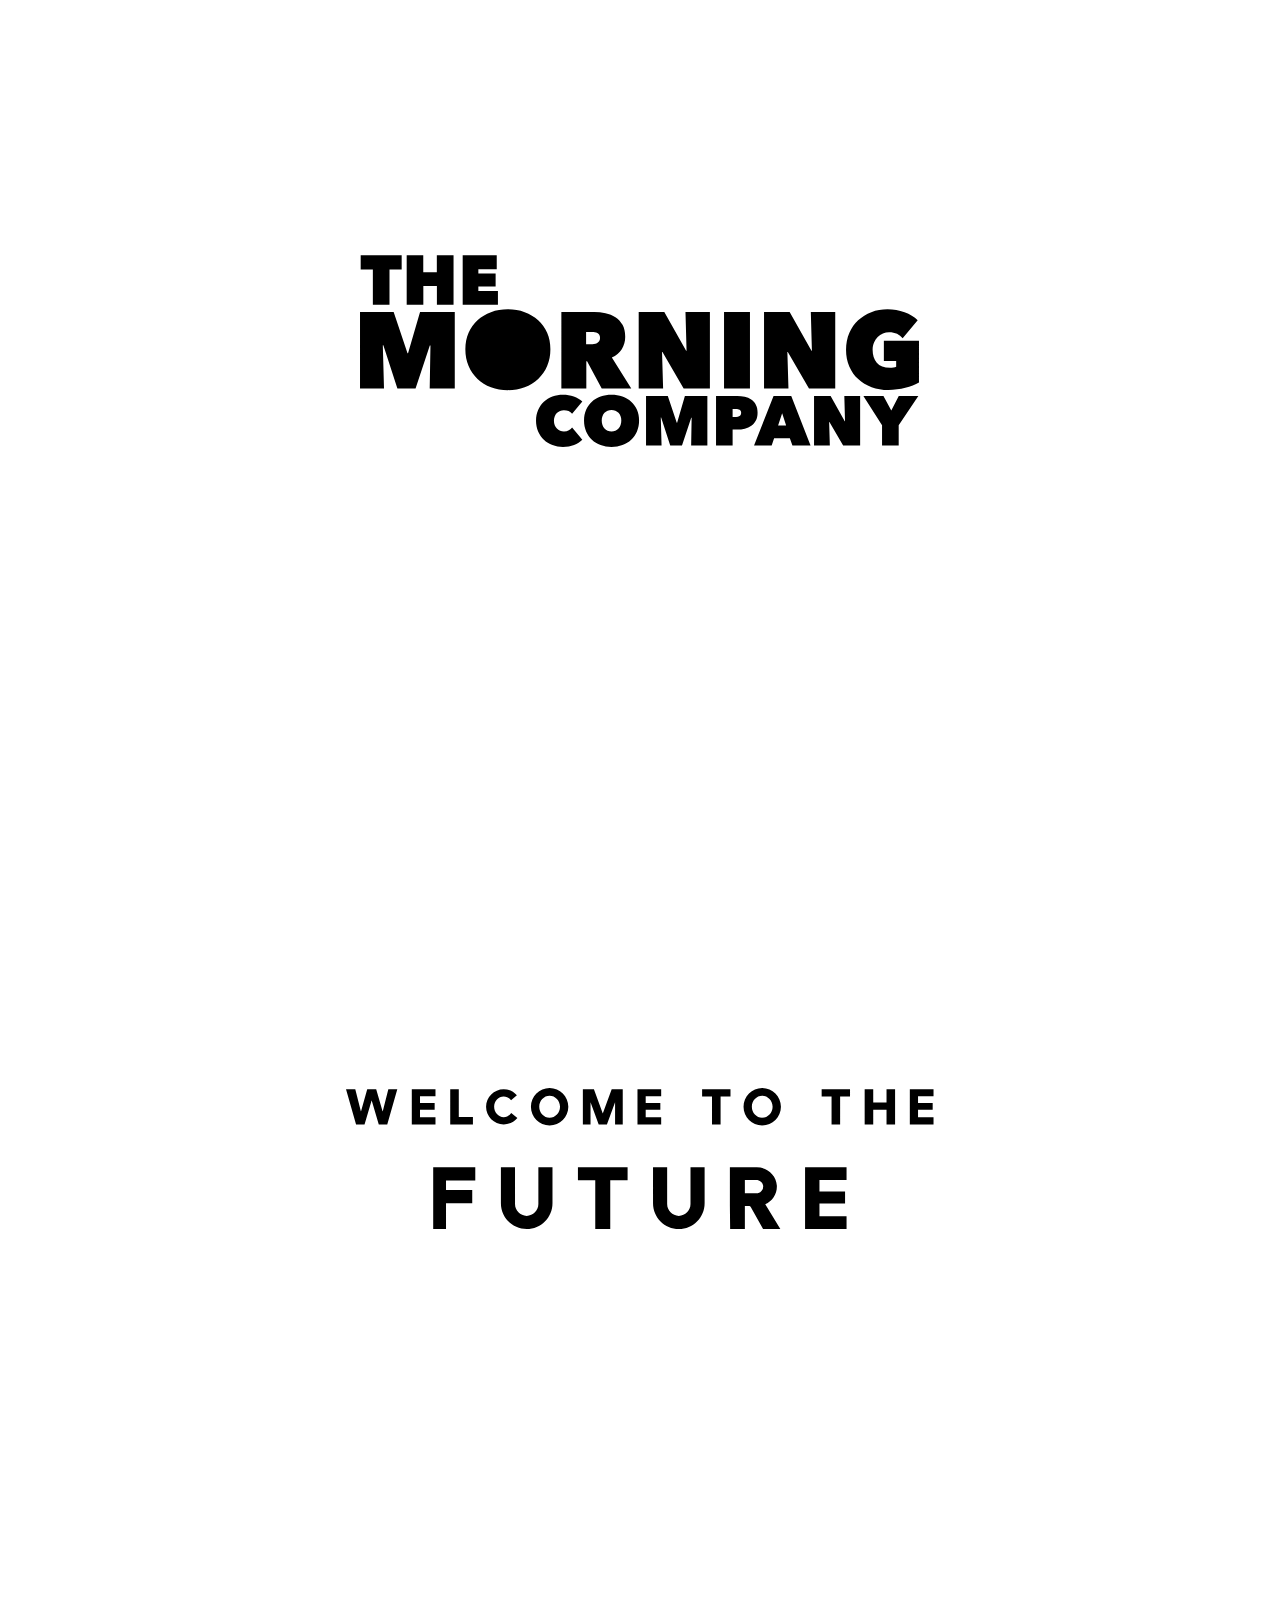
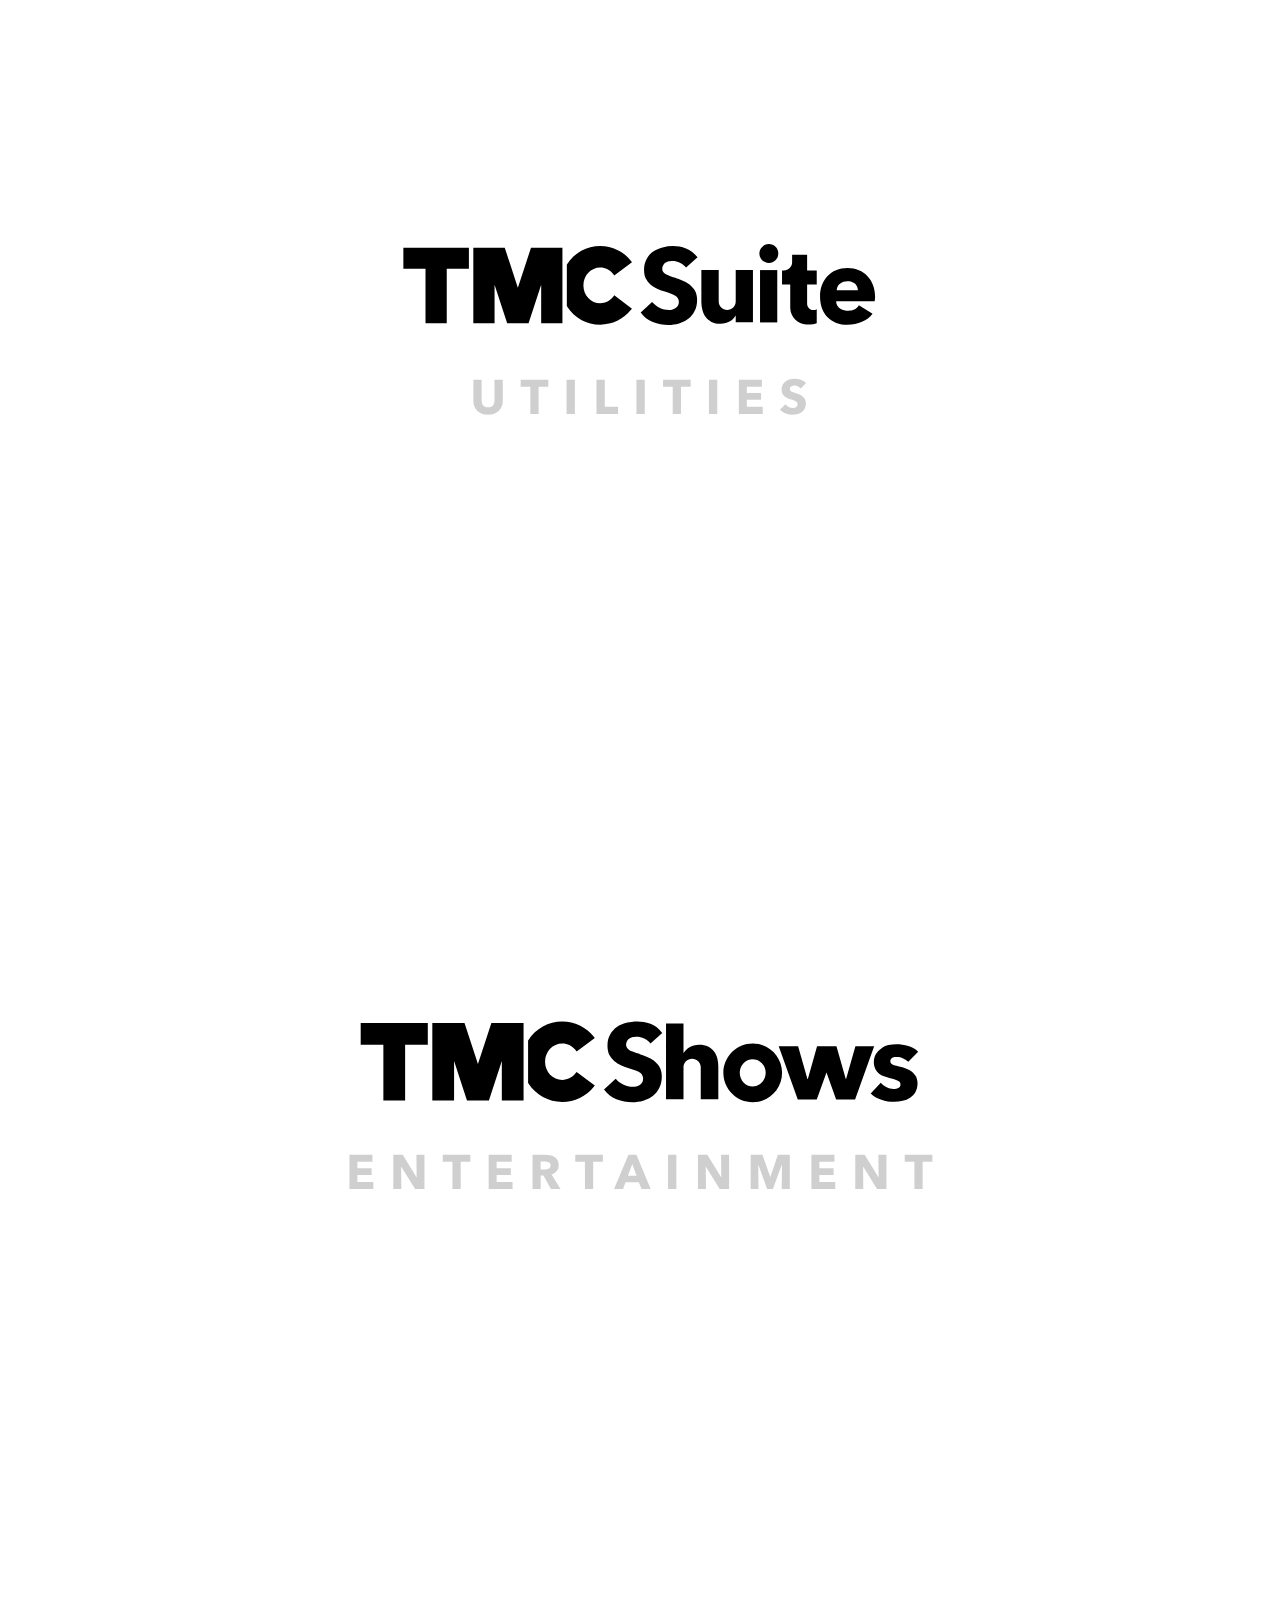
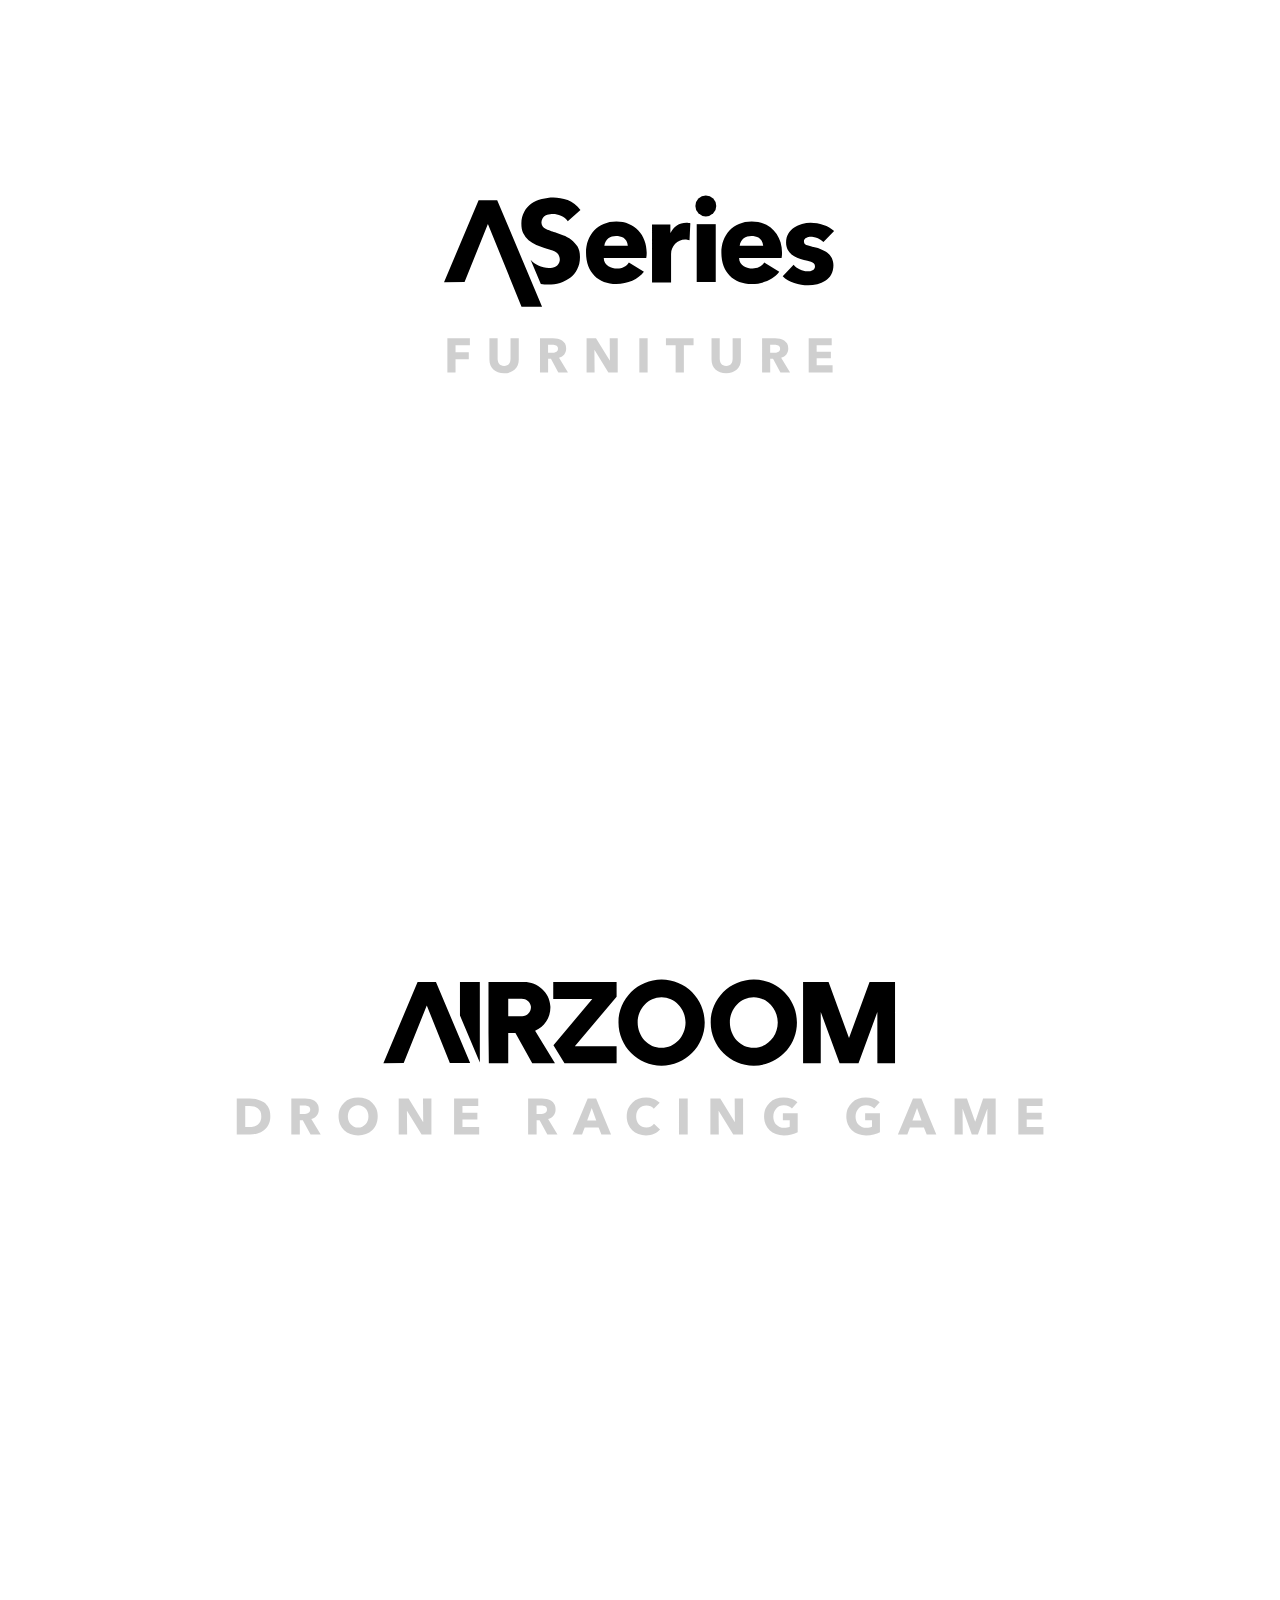
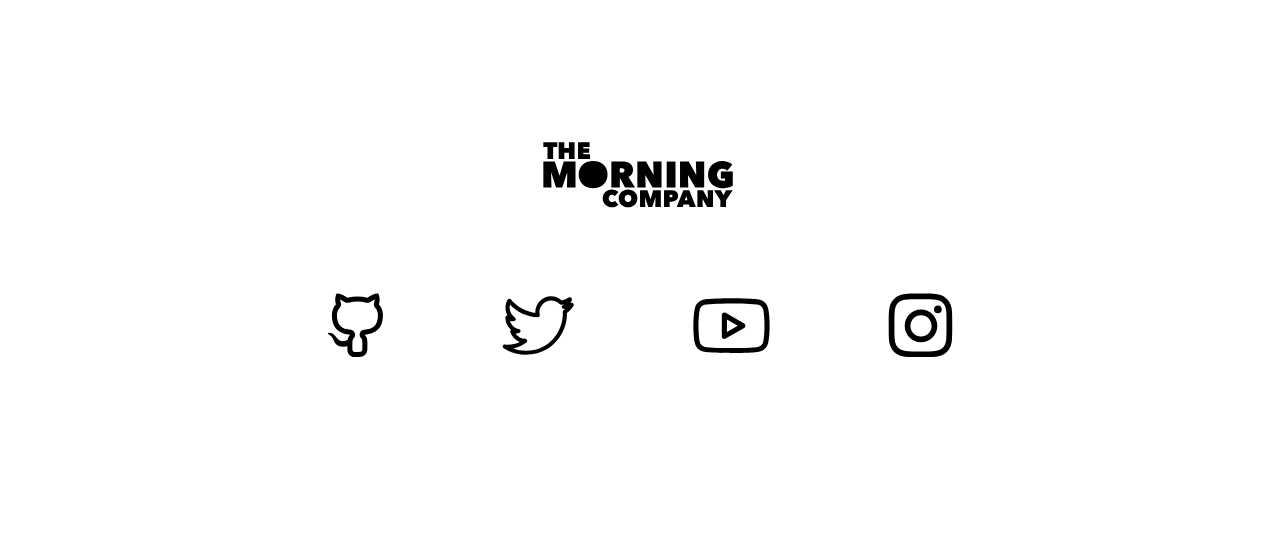
==== commit bbcaa030: "some ui changes" ====
--- a/index.html
+++ b/index.html
@@ -27,7 +27,7 @@
 	#iPhone_5SE__2 {
 		position: absolute;
 		width: 1920px;
-		height: 9042px;
+		height: 8038px;
 		font-family: avenir,avenir-next,futura,century-gothic,helvetica,sans-serif;
 		background-color: rgba(255,255,255,1);
 		overflow: hidden;
@@ -259,90 +259,12 @@
 		top: 211.217px;
 		transform: matrix(1,0,0,1,0,0);
 	}
-	#Path_292 {
-		opacity: 0.189;
-		fill: rgba(0,0,0,1);
-	}
-	.Path_292 {
-		overflow: visible;
-		position: absolute;
-		width: 687.7px;
-		height: 74.5px;
-		left: 617.7px;
-		top: 3057.4px;
-		transform: matrix(1,0,0,1,0,0);
-	}
-	#Path_291 {
-		opacity: 0.999;
-		fill: rgba(0,0,0,1);
-	}
-	.Path_291 {
-		overflow: visible;
-		position: absolute;
-		width: 1194.93px;
-		height: 276.06px;
-		left: 360.335px;
-		top: 1580.03px;
-		transform: matrix(1,0,0,1,0,0);
-	}
-	#Path_297 {
-		opacity: 0.189;
-		fill: rgba(0,0,0,1);
-	}
-	.Path_297 {
-		overflow: visible;
-		position: absolute;
-		width: 1204.9px;
-		height: 70.8px;
-		left: 360.95px;
-		top: 4388.2px;
-		transform: matrix(1,0,0,1,0,0);
-	}
-	#Path_295 {
-		opacity: 0.189;
-		fill: rgba(0,0,0,1);
-	}
-	.Path_295 {
-		overflow: visible;
-		position: absolute;
-		width: 796.1px;
-		height: 72.7px;
-		left: 563.6px;
-		top: 5665.2px;
-		transform: matrix(1,0,0,1,0,0);
-	}
-	#Path_296 {
-		opacity: 0.189;
-		fill: rgba(0,0,0,1);
-	}
-	.Path_296 {
-		overflow: visible;
-		position: absolute;
-		width: 1667.295px;
-		height: 78.33px;
-		left: 128.085px;
-		top: 6694.665px;
-		transform: matrix(1,0,0,1,0,0);
-	}
-	#Path_294 {
-		opacity: 0.189;
-		fill: rgba(0,0,0,1);
-	}
-	.Path_294 {
-		overflow: visible;
-		position: absolute;
-		width: 1114.995px;
-		height: 78.33px;
-		left: 404.025px;
-		top: 7845.665px;
-		transform: matrix(1,0,0,1,0,0);
-	}
 	#Group_221 {
 		position: absolute;
 		width: 936.608px;
 		height: 322.734px;
 		left: 492px;
-		top: 8442px;
+		top: 7413px;
 		overflow: visible;
 	}
 	#Path_363 {
@@ -432,7 +354,7 @@
 		top: 227.443px;
 		transform: matrix(1,0,0,1,0,0);
 	}
-	#Group_180_bm {
+	#Group_180_bg {
 		position: absolute;
 		width: 284.434px;
 		height: 97.558px;
@@ -440,10 +362,10 @@
 		top: 0px;
 		overflow: visible;
 	}
-	#Path_241_bn {
-		fill: rgba(0,0,0,1);
-	}
-	.Path_241_bn {
+	#Path_241_bh {
+		fill: rgba(0,0,0,1);
+	}
+	.Path_241_bh {
 		overflow: visible;
 		position: absolute;
 		width: 20.854px;
@@ -452,10 +374,10 @@
 		top: 0px;
 		transform: matrix(1,0,0,1,0,0);
 	}
-	#Path_242_bo {
-		fill: rgba(0,0,0,1);
-	}
-	.Path_242_bo {
+	#Path_242_bi {
+		fill: rgba(0,0,0,1);
+	}
+	.Path_242_bi {
 		overflow: visible;
 		position: absolute;
 		width: 23.839px;
@@ -464,10 +386,10 @@
 		top: 0px;
 		transform: matrix(1,0,0,1,0,0);
 	}
-	#Path_243_bp {
-		fill: rgba(0,0,0,1);
-	}
-	.Path_243_bp {
+	#Path_243_bj {
+		fill: rgba(0,0,0,1);
+	}
+	.Path_243_bj {
 		overflow: visible;
 		position: absolute;
 		width: 17.934px;
@@ -484,10 +406,10 @@
 		top: 27.638px;
 		overflow: visible;
 	}
-	#Path_244_br {
-		fill: rgba(0,0,0,1);
-	}
-	.Path_244_br {
+	#Path_244_bl {
+		fill: rgba(0,0,0,1);
+	}
+	.Path_244_bl {
 		overflow: visible;
 		position: absolute;
 		width: 48.213px;
@@ -496,10 +418,10 @@
 		top: 1.103px;
 		transform: matrix(1,0,0,1,0,0);
 	}
-	#Path_245_bs {
-		fill: rgba(0,0,0,1);
-	}
-	.Path_245_bs {
+	#Path_245_bm {
+		fill: rgba(0,0,0,1);
+	}
+	.Path_245_bm {
 		overflow: visible;
 		position: absolute;
 		width: 43.269px;
@@ -508,10 +430,10 @@
 		top: 0.009px;
 		transform: matrix(1,0,0,1,0,0);
 	}
-	#Path_246_bt {
-		fill: rgba(0,0,0,1);
-	}
-	.Path_246_bt {
+	#Path_246_bn {
+		fill: rgba(0,0,0,1);
+	}
+	.Path_246_bn {
 		overflow: visible;
 		position: absolute;
 		width: 35.57px;
@@ -520,10 +442,10 @@
 		top: 1.103px;
 		transform: matrix(1,0,0,1,0,0);
 	}
-	#Path_247_bu {
-		fill: rgba(0,0,0,1);
-	}
-	.Path_247_bu {
+	#Path_247_bo {
+		fill: rgba(0,0,0,1);
+	}
+	.Path_247_bo {
 		overflow: visible;
 		position: absolute;
 		width: 36.229px;
@@ -532,10 +454,10 @@
 		top: 1.103px;
 		transform: matrix(1,0,0,1,0,0);
 	}
-	#Path_248_bv {
-		fill: rgba(0,0,0,1);
-	}
-	.Path_248_bv {
+	#Path_248_bp {
+		fill: rgba(0,0,0,1);
+	}
+	.Path_248_bp {
 		overflow: visible;
 		position: absolute;
 		width: 13.193px;
@@ -544,10 +466,10 @@
 		top: 1.103px;
 		transform: matrix(1,0,0,1,0,0);
 	}
-	#Path_249_bw {
-		fill: rgba(0,0,0,1);
-	}
-	.Path_249_bw {
+	#Path_249_bq {
+		fill: rgba(0,0,0,1);
+	}
+	.Path_249_bq {
 		overflow: visible;
 		position: absolute;
 		width: 36.228px;
@@ -556,10 +478,10 @@
 		top: 1.103px;
 		transform: matrix(1,0,0,1,0,0);
 	}
-	#Path_250_bx {
-		fill: rgba(0,0,0,1);
-	}
-	.Path_250_bx {
+	#Path_250_br {
+		fill: rgba(0,0,0,1);
+	}
+	.Path_250_br {
 		overflow: visible;
 		position: absolute;
 		width: 37.104px;
@@ -568,10 +490,10 @@
 		top: 0px;
 		transform: matrix(1,0,0,1,0,0);
 	}
-	#Path_251_by {
-		fill: rgba(0,0,0,1);
-	}
-	.Path_251_by {
+	#Path_251_bs {
+		fill: rgba(0,0,0,1);
+	}
+	.Path_251_bs {
 		overflow: visible;
 		position: absolute;
 		width: 23.558px;
@@ -580,10 +502,10 @@
 		top: 70.934px;
 		transform: matrix(1,0,0,1,0,0);
 	}
-	#Path_252_bz {
-		fill: rgba(0,0,0,1);
-	}
-	.Path_252_bz {
+	#Path_252_bt {
+		fill: rgba(0,0,0,1);
+	}
+	.Path_252_bt {
 		overflow: visible;
 		position: absolute;
 		width: 28.007px;
@@ -592,10 +514,10 @@
 		top: 70.936px;
 		transform: matrix(1,0,0,1,0,0);
 	}
-	#Path_253_b {
-		fill: rgba(0,0,0,1);
-	}
-	.Path_253_b {
+	#Path_253_bu {
+		fill: rgba(0,0,0,1);
+	}
+	.Path_253_bu {
 		overflow: visible;
 		position: absolute;
 		width: 31.209px;
@@ -604,10 +526,10 @@
 		top: 71.646px;
 		transform: matrix(1,0,0,1,0,0);
 	}
-	#Path_254_b {
-		fill: rgba(0,0,0,1);
-	}
-	.Path_254_b {
+	#Path_254_bv {
+		fill: rgba(0,0,0,1);
+	}
+	.Path_254_bv {
 		overflow: visible;
 		position: absolute;
 		width: 21.139px;
@@ -616,10 +538,10 @@
 		top: 71.646px;
 		transform: matrix(1,0,0,1,0,0);
 	}
-	#Path_255_b {
-		fill: rgba(0,0,0,1);
-	}
-	.Path_255_b {
+	#Path_255_bw {
+		fill: rgba(0,0,0,1);
+	}
+	.Path_255_bw {
 		overflow: visible;
 		position: absolute;
 		width: 28.754px;
@@ -628,10 +550,10 @@
 		top: 71.646px;
 		transform: matrix(1,0,0,1,0,0);
 	}
-	#Path_256_b {
-		fill: rgba(0,0,0,1);
-	}
-	.Path_256_b {
+	#Path_256_bx {
+		fill: rgba(0,0,0,1);
+	}
+	.Path_256_bx {
 		overflow: visible;
 		position: absolute;
 		width: 23.455px;
@@ -640,10 +562,10 @@
 		top: 71.646px;
 		transform: matrix(1,0,0,1,0,0);
 	}
-	#Path_257_b {
-		fill: rgba(0,0,0,1);
-	}
-	.Path_257_b {
+	#Path_257_by {
+		fill: rgba(0,0,0,1);
+	}
+	.Path_257_by {
 		overflow: visible;
 		position: absolute;
 		width: 27.97px;
@@ -652,183 +574,225 @@
 		top: 71.651px;
 		transform: matrix(1,0,0,1,0,0);
 	}
+	#Group_244 {
+		position: absolute;
+		width: 707.919px;
+		height: 256.145px;
+		left: 604.709px;
+		top: 2766px;
+		overflow: visible;
+	}
+	#Path_292 {
+		opacity: 0.189;
+		fill: rgba(0,0,0,1);
+	}
+	.Path_292 {
+		overflow: visible;
+		position: absolute;
+		width: 499.153px;
+		height: 54.075px;
+		left: 105.754px;
+		top: 202.071px;
+		transform: matrix(1,0,0,1,0,0);
+	}
 	#Group_232 {
 		position: absolute;
-		width: 975.323px;
-		height: 167.167px;
-		left: 472px;
-		top: 2779px;
-		overflow: visible;
-	}
-	#Path_385 {
-		fill: rgba(0,0,0,1);
-	}
-	.Path_385 {
-		overflow: visible;
-		position: absolute;
-		width: 472.475px;
-		height: 162.481px;
-		left: 0px;
-		top: 4.686px;
-		transform: matrix(1,0,0,1,0,0);
-	}
-	#Group_231 {
-		position: absolute;
-		width: 484.454px;
-		height: 166.738px;
-		left: 490.869px;
-		top: 0px;
-		overflow: visible;
-	}
-	#Path_386 {
-		fill: rgba(0,0,0,1);
-	}
-	.Path_386 {
-		overflow: visible;
-		position: absolute;
-		width: 117.46px;
-		height: 162.831px;
-		left: 0px;
-		top: 3.907px;
-		transform: matrix(1,0,0,1,0,0);
-	}
-	#Path_387 {
-		fill: rgba(0,0,0,1);
-	}
-	.Path_387 {
-		overflow: visible;
-		position: absolute;
-		width: 106.597px;
-		height: 110.937px;
-		left: 125.832px;
-		top: 54.281px;
-		transform: matrix(1,0,0,1,0,0);
-	}
-	#Path_388 {
-		fill: rgba(0,0,0,1);
-	}
-	.Path_388 {
-		overflow: visible;
-		position: absolute;
-		width: 39.087px;
-		height: 39.077px;
-		left: 244.589px;
-		top: 0px;
-		transform: matrix(1,0,0,1,0,0);
-	}
-	#Rectangle_19 {
-		fill: rgba(0,0,0,1);
-	}
-	.Rectangle_19 {
-		position: absolute;
-		overflow: visible;
-		width: 35.603px;
-		height: 108.117px;
-		left: 246.331px;
-		top: 54.28px;
-	}
-	#Path_389 {
-		fill: rgba(0,0,0,1);
-	}
-	.Path_389 {
-		overflow: visible;
-		position: absolute;
-		width: 71.709px;
-		height: 144.311px;
-		left: 292.091px;
-		top: 21.561px;
-		transform: matrix(1,0,0,1,0,0);
-	}
-	#Path_390 {
-		fill: rgba(0,0,0,1);
-	}
-	.Path_390 {
-		overflow: visible;
-		position: absolute;
-		width: 113.767px;
-		height: 117.239px;
-		left: 370.687px;
-		top: 49.065px;
-		transform: matrix(1,0,0,1,0,0);
-	}
-	#Group_236 {
-		position: absolute;
-		width: 1151.765px;
-		height: 167.168px;
-		left: 384px;
-		top: 4112px;
-		overflow: visible;
-	}
-	#Path_391 {
-		fill: rgba(0,0,0,1);
-	}
-	.Path_391 {
-		overflow: visible;
-		position: absolute;
-		width: 483.785px;
-		height: 166.371px;
-		left: 0px;
-		top: 0.797px;
-		transform: matrix(1,0,0,1,0,0);
-	}
-	#Group_235 {
-		position: absolute;
-		width: 649.146px;
-		height: 167.168px;
-		left: 502.62px;
-		top: 0px;
-		overflow: visible;
-	}
-	#Group_233 {
-		position: absolute;
-		width: 120.274px;
-		height: 166.729px;
+		width: 707.919px;
+		height: 121.335px;
 		left: 0px;
 		top: 0px;
 		overflow: visible;
 	}
-	#Path_392 {
-		fill: rgba(0,0,0,1);
-	}
-	.Path_392 {
-		overflow: visible;
-		position: absolute;
-		width: 120.274px;
-		height: 166.729px;
+	#Path_385 {
+		fill: rgba(0,0,0,1);
+	}
+	.Path_385 {
+		overflow: visible;
+		position: absolute;
+		width: 342.937px;
+		height: 117.934px;
+		left: 0px;
+		top: 3.401px;
+		transform: matrix(1,0,0,1,0,0);
+	}
+	#Group_231 {
+		position: absolute;
+		width: 351.632px;
+		height: 121.023px;
+		left: 356.288px;
+		top: 0px;
+		overflow: visible;
+	}
+	#Path_386 {
+		fill: rgba(0,0,0,1);
+	}
+	.Path_386 {
+		overflow: visible;
+		position: absolute;
+		width: 85.257px;
+		height: 118.188px;
+		left: 0px;
+		top: 2.836px;
+		transform: matrix(1,0,0,1,0,0);
+	}
+	#Path_387 {
+		fill: rgba(0,0,0,1);
+	}
+	.Path_387 {
+		overflow: visible;
+		position: absolute;
+		width: 77.371px;
+		height: 80.521px;
+		left: 91.333px;
+		top: 39.399px;
+		transform: matrix(1,0,0,1,0,0);
+	}
+	#Path_388 {
+		fill: rgba(0,0,0,1);
+	}
+	.Path_388 {
+		overflow: visible;
+		position: absolute;
+		width: 28.371px;
+		height: 28.363px;
+		left: 177.531px;
+		top: 0px;
+		transform: matrix(1,0,0,1,0,0);
+	}
+	#Rectangle_19 {
+		fill: rgba(0,0,0,1);
+	}
+	.Rectangle_19 {
+		position: absolute;
+		overflow: visible;
+		width: 25.842px;
+		height: 78.475px;
+		left: 178.795px;
+		top: 39.398px;
+	}
+	#Path_389 {
+		fill: rgba(0,0,0,1);
+	}
+	.Path_389 {
+		overflow: visible;
+		position: absolute;
+		width: 52.049px;
+		height: 104.745px;
+		left: 212.009px;
+		top: 15.649px;
+		transform: matrix(1,0,0,1,0,0);
+	}
+	#Path_390 {
+		fill: rgba(0,0,0,1);
+	}
+	.Path_390 {
+		overflow: visible;
+		position: absolute;
+		width: 82.576px;
+		height: 85.096px;
+		left: 269.056px;
+		top: 35.613px;
+		transform: matrix(1,0,0,1,0,0);
+	}
+	#Group_243 {
+		position: absolute;
+		width: 874.553px;
+		height: 251.863px;
+		left: 524.105px;
+		top: 3931.532px;
+		overflow: visible;
+	}
+	#Path_297 {
+		opacity: 0.189;
+		fill: rgba(0,0,0,1);
+	}
+	.Path_297 {
+		overflow: visible;
+		position: absolute;
+		width: 874.553px;
+		height: 51.389px;
+		left: 0px;
+		top: 200.474px;
+		transform: matrix(1,0,0,1,0,0);
+	}
+	#Group_236 {
+		position: absolute;
+		width: 835.986px;
+		height: 121.336px;
+		left: 16.73px;
+		top: 0px;
+		overflow: visible;
+	}
+	#Path_391 {
+		fill: rgba(0,0,0,1);
+	}
+	.Path_391 {
+		overflow: visible;
+		position: absolute;
+		width: 351.146px;
+		height: 120.757px;
+		left: 0px;
+		top: 0.579px;
+		transform: matrix(1,0,0,1,0,0);
+	}
+	#Group_235 {
+		position: absolute;
+		width: 471.17px;
+		height: 121.336px;
+		left: 364.816px;
+		top: 0px;
+		overflow: visible;
+	}
+	#Group_233 {
+		position: absolute;
+		width: 87.299px;
+		height: 121.017px;
 		left: 0px;
 		top: 0px;
-		transform: matrix(1,0,0,1,0,0);
-	}
-	#Group_234 {
-		position: absolute;
-		width: 519.991px;
-		height: 162.293px;
-		left: 129.154px;
-		top: 4.875px;
-		overflow: visible;
-	}
-	#Path_393 {
-		fill: rgba(0,0,0,1);
-	}
-	.Path_393 {
-		overflow: visible;
-		position: absolute;
-		width: 108.053px;
-		height: 156.756px;
+		overflow: visible;
+	}
+	#Path_392 {
+		fill: rgba(0,0,0,1);
+	}
+	.Path_392 {
+		overflow: visible;
+		position: absolute;
+		width: 87.299px;
+		height: 121.017px;
 		left: 0px;
 		top: 0px;
 		transform: matrix(1,0,0,1,0,0);
 	}
+	#Group_234 {
+		position: absolute;
+		width: 377.425px;
+		height: 117.797px;
+		left: 93.744px;
+		top: 3.538px;
+		overflow: visible;
+	}
+	#Path_393 {
+		fill: rgba(0,0,0,1);
+	}
+	.Path_393 {
+		overflow: visible;
+		position: absolute;
+		width: 78.428px;
+		height: 113.778px;
+		left: 0px;
+		top: 0px;
+		transform: matrix(1,0,0,1,0,0);
+	}
 	#Path_394 {
 		fill: rgba(0,0,0,1);
 	}
 	.Path_394 {
 		overflow: visible;
 		position: absolute;
-		width: 121.338px;
-		height: 121.558px;
-		left: 117.854px;
-		top: 40.735px;
+		width: 88.071px;
+		height: 88.23px;
+		left: 85.542px;
+		top: 29.567px;
 		transform: matrix(1,0,0,1,0,0);
 	}
 	#Path_395 {
@@ -837,10 +801,10 @@
 	.Path_395 {
 		overflow: visible;
 		position: absolute;
-		width: 197.285px;
-		height: 110.26px;
-		left: 232.799px;
-		top: 46.496px;
+		width: 143.195px;
+		height: 80.03px;
+		left: 168.974px;
+		top: 33.749px;
 		transform: matrix(1,0,0,1,0,0);
 	}
 	#Path_396 {
@@ -849,18 +813,39 @@
 	.Path_396 {
 		overflow: visible;
 		position: absolute;
-		width: 98.081px;
-		height: 119.125px;
-		left: 421.911px;
-		top: 43.169px;
+		width: 71.19px;
+		height: 86.464px;
+		left: 306.235px;
+		top: 31.333px;
+		transform: matrix(1,0,0,1,0,0);
+	}
+	#Group_242 {
+		position: absolute;
+		width: 584.911px;
+		height: 266.888px;
+		left: 666.404px;
+		top: 5092.771px;
+		overflow: visible;
+	}
+	#Path_295 {
+		opacity: 0.189;
+		fill: rgba(0,0,0,1);
+	}
+	.Path_295 {
+		overflow: visible;
+		position: absolute;
+		width: 577.833px;
+		height: 52.768px;
+		left: 4.791px;
+		top: 214.121px;
 		transform: matrix(1,0,0,1,0,0);
 	}
 	#Group_237 {
 		position: absolute;
-		width: 805.851px;
-		height: 229.679px;
-		left: 557px;
-		top: 5370.199px;
+		width: 584.911px;
+		height: 166.708px;
+		left: 0px;
+		top: 0px;
 		overflow: visible;
 	}
 	#Path_397 {
@@ -869,10 +854,10 @@
 	.Path_397 {
 		overflow: visible;
 		position: absolute;
-		width: 79.167px;
-		height: 123.059px;
-		left: 429.349px;
-		top: 56.382px;
+		width: 57.462px;
+		height: 89.32px;
+		left: 311.635px;
+		top: 40.923px;
 		transform: matrix(1,0,0,1,0,0);
 	}
 	#Rectangle_20 {
@@ -881,10 +866,10 @@
 	.Rectangle_20 {
 		position: absolute;
 		overflow: visible;
-		width: 39.339px;
-		height: 119.463px;
-		left: 521.037px;
-		top: 59.976px;
+		width: 28.554px;
+		height: 86.71px;
+		left: 378.184px;
+		top: 43.532px;
 	}
 	#Ellipse_4 {
 		fill: rgba(0,0,0,1);
@@ -892,9 +877,9 @@
 	.Ellipse_4 {
 		position: absolute;
 		overflow: visible;
-		width: 43.187px;
-		height: 43.187px;
-		left: 519.113px;
+		width: 31.347px;
+		height: 31.347px;
+		left: 376.788px;
 		top: 0px;
 	}
 	#Path_398 {
@@ -903,10 +888,10 @@
 	.Path_398 {
 		overflow: visible;
 		position: absolute;
-		width: 106.269px;
-		height: 129.053px;
-		left: 699.582px;
-		top: 56.382px;
+		width: 77.133px;
+		height: 93.671px;
+		left: 507.778px;
+		top: 40.923px;
 		transform: matrix(1,0,0,1,0,0);
 	}
 	#Path_399 {
@@ -915,10 +900,10 @@
 	.Path_399 {
 		overflow: visible;
 		position: absolute;
-		width: 125.398px;
-		height: 129.221px;
-		left: 572.321px;
-		top: 54.204px;
+		width: 91.018px;
+		height: 93.792px;
+		left: 415.408px;
+		top: 39.343px;
 		transform: matrix(1,0,0,1,0,0);
 	}
 	#Path_400 {
@@ -927,10 +912,10 @@
 	.Path_400 {
 		overflow: visible;
 		position: absolute;
-		width: 125.397px;
-		height: 129.224px;
-		left: 293.216px;
-		top: 54.368px;
+		width: 91.018px;
+		height: 93.795px;
+		left: 212.825px;
+		top: 39.462px;
 		transform: matrix(1,0,0,1,0,0);
 	}
 	#Path_401 {
@@ -939,10 +924,10 @@
 	.Path_401 {
 		overflow: visible;
 		position: absolute;
-		width: 202.596px;
-		height: 220.079px;
+		width: 147.05px;
+		height: 159.74px;
 		left: 0px;
-		top: 9.601px;
+		top: 6.968px;
 		transform: matrix(1,0,0,1,0,0);
 	}
 	#Path_402 {
@@ -951,10 +936,31 @@
 	.Path_402 {
 		overflow: visible;
 		position: absolute;
-		width: 122.114px;
-		height: 179.918px;
-		left: 159.812px;
-		top: 4.328px;
+		width: 88.634px;
+		height: 130.59px;
+		left: 115.996px;
+		top: 3.141px;
+		transform: matrix(1,0,0,1,0,0);
+	}
+	#Group_241 {
+		position: absolute;
+		width: 1210.173px;
+		height: 233.764px;
+		left: 355.085px;
+		top: 6269.199px;
+		overflow: visible;
+	}
+	#Path_296 {
+		opacity: 0.189;
+		fill: rgba(0,0,0,1);
+	}
+	.Path_296 {
+		overflow: visible;
+		position: absolute;
+		width: 1210.173px;
+		height: 56.854px;
+		left: 0px;
+		top: 176.91px;
 		transform: matrix(1,0,0,1,0,0);
 	}
 	#Path_403 {
@@ -963,19 +969,11 @@
 	.Path_403 {
 		overflow: visible;
 		position: absolute;
-		width: 1057.434px;
-		height: 177.96px;
-		left: 431px;
-		top: 6450.932px;
-		transform: matrix(1,0,0,1,0,0);
-	}
-	#Group_238 {
-		position: absolute;
-		width: 735.424px;
-		height: 168.515px;
-		left: 592px;
-		top: 7584px;
-		overflow: visible;
+		width: 767.518px;
+		height: 129.169px;
+		left: 219.865px;
+		top: 0px;
+		transform: matrix(1,0,0,1,0,0);
 	}
 	#Path_404 {
 		fill: rgba(0,0,0,1);
@@ -983,80 +981,10 @@
 	.Path_404 {
 		overflow: visible;
 		position: absolute;
-		width: 119.47px;
-		height: 119.684px;
-		left: 0px;
-		top: 48.831px;
-		transform: matrix(1,0,0,1,0,0);
-	}
-	#Path_405 {
-		fill: rgba(0,0,0,1);
-	}
-	.Path_405 {
-		overflow: visible;
-		position: absolute;
-		width: 106.599px;
-		height: 111.616px;
-		left: 129.785px;
-		top: 51.45px;
-		transform: matrix(1,0,0,1,0,0);
-	}
-	#Path_406 {
-		fill: rgba(0,0,0,1);
-	}
-	.Path_406 {
-		overflow: visible;
-		position: absolute;
-		width: 175.055px;
-		height: 111.839px;
-		left: 371.45px;
-		top: 51.228px;
-		transform: matrix(1,0,0,1,0,0);
-	}
-	#Rectangle_21 {
-		fill: rgba(0,0,0,1);
-	}
-	.Rectangle_21 {
-		position: absolute;
-		overflow: visible;
-		width: 35.75px;
-		height: 108.563px;
-		left: 557.945px;
-		top: 54.503px;
-	}
-	#Ellipse_5 {
-		fill: rgba(0,0,0,1);
-	}
-	.Ellipse_5 {
-		position: absolute;
-		overflow: visible;
-		width: 39.247px;
-		height: 39.246px;
-		left: 556.197px;
-		top: 0px;
-	}
-	#Path_407 {
-		fill: rgba(0,0,0,1);
-	}
-	.Path_407 {
-		overflow: visible;
-		position: absolute;
-		width: 130.369px;
-		height: 108.563px;
-		left: 605.055px;
-		top: 54.502px;
-		transform: matrix(1,0,0,1,0,0);
-	}
-	#Path_408 {
-		fill: rgba(0,0,0,1);
-	}
-	.Path_408 {
-		overflow: visible;
-		position: absolute;
-		width: 114.233px;
-		height: 117.723px;
-		left: 247.457px;
-		top: 49.261px;
+		width: 881.233px;
+		height: 211.347px;
+		left: 518.94px;
+		top: 1632.4px;
 		transform: matrix(1,0,0,1,0,0);
 	}
 </style>
@@ -3964,30 +3892,6 @@
 		</svg>
 	</div>
 	</a>
-	<svg class="Path_292" viewBox="-342.3 -72.6 687.7 74.5">
-		<path id="Path_292" d="M -281.6000061035156 -26.69999885559082 C -281.6000061035156 -22.4333324432373 -282.3166809082031 -18.54999923706055 -283.75 -15.05000019073486 C -285.1833190917969 -11.55000019073486 -287.2333374023438 -8.550000190734863 -289.8999938964844 -6.050000190734863 C -292.566650390625 -3.549999952316284 -295.7833251953125 -1.600000023841858 -299.5499877929688 -0.2000000029802322 C -303.316650390625 1.199999928474426 -307.5 1.899999976158142 -312.1000061035156 1.899999976158142 C -316.7666625976562 1.899999976158142 -320.9666748046875 1.199999928474426 -324.6999816894531 -0.2000000029802322 C -328.4333190917969 -1.600000023841858 -331.5999755859375 -3.549999952316284 -334.1999816894531 -6.050000190734863 C -336.7999877929688 -8.550000190734863 -338.7999877929688 -11.55000019073486 -340.1999816894531 -15.05000019073486 C -341.5999755859375 -18.54999923706055 -342.2999877929688 -22.4333324432373 -342.2999877929688 -26.69999885559082 L -342.2999877929688 -70.80000305175781 L -325.2999877929688 -70.80000305175781 L -325.2999877929688 -28.09999847412109 C -325.2999877929688 -26.16666603088379 -325.0499877929688 -24.33333396911621 -324.5499877929688 -22.60000038146973 C -324.0499877929688 -20.86666679382324 -323.2833251953125 -19.3166675567627 -322.25 -17.95000076293945 C -321.2166442871094 -16.58333396911621 -319.8499755859375 -15.5 -318.1499938964844 -14.69999980926514 C -316.4500122070312 -13.90000057220459 -314.3999938964844 -13.50000095367432 -312 -13.50000095367432 C -309.6000061035156 -13.50000095367432 -307.5499877929688 -13.90000057220459 -305.8500061035156 -14.69999980926514 C -304.1499938964844 -15.5 -302.7666625976562 -16.58333396911621 -301.6999816894531 -17.95000076293945 C -300.6333312988281 -19.3166675567627 -299.8666687011719 -20.86666679382324 -299.3999938964844 -22.60000038146973 C -298.933349609375 -24.33333396911621 -298.7000122070312 -26.16666603088379 -298.7000122070312 -28.09999847412109 L -298.7000122070312 -70.80000305175781 L -281.6000061035156 -70.80000305175781 L -281.6000061035156 -26.69999885559082 Z M -207.5 -56.19999694824219 L -207.5 0 L -224.5999908447266 0 L -224.5999908447266 -56.19999694824219 L -244.5999908447266 -56.19999694824219 L -244.5999908447266 -70.80000305175781 L -187.5 -70.80000305175781 L -187.5 -56.19999694824219 L -207.5 -56.19999694824219 Z M -149.6999969482422 0 L -149.6999969482422 -70.80000305175781 L -132.5 -70.80000305175781 L -132.5 0 L -149.6999969482422 0 Z M -87.89999389648438 0 L -87.89999389648438 -70.80000305175781 L -70.69999694824219 -70.80000305175781 L -70.69999694824219 -14.90000057220459 L -43.29999923706055 -14.90000057220459 L -43.29999923706055 0 L -87.89999389648438 0 Z M -5.30000638961792 0 L -5.30000638961792 -70.80000305175781 L 11.89999389648438 -70.80000305175781 L 11.89999389648438 0 L -5.30000638961792 0 Z M 86.80001068115234 -56.19999694824219 L 86.80001068115234 0 L 69.70001220703125 0 L 69.70001220703125 -56.19999694824219 L 49.70001220703125 -56.19999694824219 L 49.70001220703125 -70.80000305175781 L 106.8000106811523 -70.80000305175781 L 106.8000106811523 -56.19999694824219 L 86.80001068115234 -56.19999694824219 Z M 144.6000213623047 0 L 144.6000213623047 -70.80000305175781 L 161.8000183105469 -70.80000305175781 L 161.8000183105469 0 L 144.6000213623047 0 Z M 206.4000091552734 0 L 206.4000091552734 -70.80000305175781 L 254 -70.80000305175781 L 254 -56.30000305175781 L 222.9000091552734 -56.30000305175781 L 222.9000091552734 -43 L 252.3000030517578 -43 L 252.3000030517578 -29.30000114440918 L 222.9000091552734 -29.30000114440918 L 222.9000091552734 -14.59999942779541 L 255.8000030517578 -14.59999942779541 L 255.8000030517578 0 L 206.4000091552734 0 Z M 334.5000305175781 -52.39999771118164 C 333.0333557128906 -54.26666259765625 331.11669921875 -55.74999618530273 328.7500305175781 -56.84999847412109 C 326.3833618164062 -57.94999694824219 324.1000061035156 -58.49999618530273 321.9000244140625 -58.49999618530273 C 320.7666931152344 -58.49999618530273 319.6166687011719 -58.39999771118164 318.4500122070312 -58.20000076293945 C 317.2833557128906 -58 316.2333374023438 -57.61666870117188 315.3000183105469 -57.05000305175781 C 314.36669921875 -56.48333358764648 313.5833435058594 -55.74999618530273 312.9500122070312 -54.84999847412109 C 312.3166809082031 -53.95000076293945 312.0000305175781 -52.80000305175781 312.0000305175781 -51.40000152587891 C 312.0000305175781 -50.20000076293945 312.2500305175781 -49.20000076293945 312.7500305175781 -48.40000152587891 C 313.2500305175781 -47.60000228881836 313.9833679199219 -46.90000152587891 314.9500122070312 -46.29999923706055 C 315.9166870117188 -45.70000076293945 317.0666809082031 -45.15000152587891 318.4000244140625 -44.65000152587891 C 319.7333679199219 -44.15000152587891 321.2333679199219 -43.63333511352539 322.9000244140625 -43.09999847412109 C 325.3000183105469 -42.29999923706055 327.8000183105469 -41.41666793823242 330.4000244140625 -40.45000076293945 C 333.0000305175781 -39.48333358764648 335.36669921875 -38.20000076293945 337.5000305175781 -36.59999847412109 C 339.6333618164062 -35 341.4000244140625 -33.01666641235352 342.8000183105469 -30.64999961853027 C 344.2000122070312 -28.28333282470703 344.9000244140625 -25.33333396911621 344.9000244140625 -21.79999923706055 C 344.9000244140625 -17.73333358764648 344.1500244140625 -14.21666717529297 342.6500244140625 -11.25 C 341.1500244140625 -8.283332824707031 339.1333618164062 -5.833333492279053 336.6000061035156 -3.900000095367432 C 334.0666809082031 -1.966666698455811 331.1666870117188 -0.5333333015441895 327.9000244140625 0.4000000059604645 C 324.6333312988281 1.333333373069763 321.2666625976562 1.799999952316284 317.8000183105469 1.799999952316284 C 312.7333374023438 1.799999952316284 307.8333435058594 0.9166667461395264 303.1000061035156 -0.8500000238418579 C 298.36669921875 -2.616666793823242 294.433349609375 -5.133333206176758 291.3000183105469 -8.399999618530273 L 302.5000305175781 -19.79999923706055 C 304.2333374023438 -17.66666603088379 306.5166625976562 -15.88333225250244 309.3500061035156 -14.44999980926514 C 312.183349609375 -13.01666641235352 315 -12.30000019073486 317.8000183105469 -12.30000019073486 C 319.0666809082031 -12.30000019073486 320.3000183105469 -12.43333339691162 321.5000305175781 -12.70000076293945 C 322.7000122070312 -12.96666622161865 323.7500305175781 -13.39999961853027 324.6500244140625 -14 C 325.5500183105469 -14.60000038146973 326.2666625976562 -15.40000057220459 326.8000183105469 -16.39999961853027 C 327.3333435058594 -17.39999961853027 327.6000061035156 -18.60000038146973 327.6000061035156 -20 C 327.6000061035156 -21.33333396911621 327.2666625976562 -22.46666717529297 326.6000061035156 -23.39999961853027 C 325.933349609375 -24.33333206176758 324.9833374023438 -25.1833324432373 323.7500305175781 -25.94999885559082 C 322.5166931152344 -26.71666717529297 320.9833679199219 -27.41666603088379 319.1500244140625 -28.04999923706055 C 317.3166809082031 -28.6833324432373 315.2333679199219 -29.36666679382324 312.9000244140625 -30.10000038146973 C 310.6333618164062 -30.83333396911621 308.4166870117188 -31.70000076293945 306.2500305175781 -32.70000076293945 C 304.0833740234375 -33.70000076293945 302.1500244140625 -34.98333358764648 300.4500122070312 -36.54999923706055 C 298.7500305175781 -38.11666870117188 297.3833618164062 -40.01666641235352 296.3500061035156 -42.25 C 295.3166809082031 -44.48333358764648 294.8000183105469 -47.20000076293945 294.8000183105469 -50.40000152587891 C 294.8000183105469 -54.33333587646484 295.6000061035156 -57.70000076293945 297.2000122070312 -60.5 C 298.8000183105469 -63.30000305175781 300.9000244140625 -65.60000610351562 303.5000305175781 -67.40000152587891 C 306.1000366210938 -69.19999694824219 309.0333557128906 -70.51667022705078 312.3000183105469 -71.35000610351562 C 315.5666809082031 -72.18333435058594 318.8666687011719 -72.59999847412109 322.2000122070312 -72.59999847412109 C 326.2000122070312 -72.59999847412109 330.2833557128906 -71.86666870117188 334.4500122070312 -70.40000152587891 C 338.6166687011719 -68.93333435058594 342.2666931152344 -66.76666259765625 345.4000244140625 -63.90000152587891 L 334.5000305175781 -52.39999771118164 Z">
-		</path>
-	</svg>
-	<svg class="Path_291" viewBox="-599.665 -79.97 1194.93 276.06">
-		<path id="Path_291" d="M -509.1349792480469 0 L -527.7249755859375 0 L -543.125 -52.68999862670898 L -543.4549560546875 -52.68999862670898 L -558.85498046875 0 L -577.5549926757812 0 L -599.6649780273438 -77.87999725341797 L -579.4249877929688 -77.87999725341797 L -567.10498046875 -26.06999969482422 L -566.7749633789062 -26.06999969482422 L -552.9149780273438 -77.87999725341797 L -533.3349609375 -77.87999725341797 L -519.364990234375 -26.06999969482422 L -519.0349731445312 -26.06999969482422 L -506.4949951171875 -77.87999725341797 L -486.9149780273438 -77.87999725341797 L -509.1349792480469 0 Z M -429.3849792480469 0 L -429.3849792480469 -77.87999725341797 L -377.0249633789062 -77.87999725341797 L -377.0249633789062 -61.93000411987305 L -411.2349853515625 -61.93000411987305 L -411.2349853515625 -47.29999923706055 L -378.8949890136719 -47.29999923706055 L -378.8949890136719 -32.22999954223633 L -411.2349853515625 -32.22999954223633 L -411.2349853515625 -16.05999946594238 L -375.0449829101562 -16.05999946594238 L -375.0449829101562 0 L -429.3849792480469 0 Z M -313.114990234375 0 L -313.114990234375 -77.87999725341797 L -294.1949768066406 -77.87999725341797 L -294.1949768066406 -16.39000129699707 L -264.0549926757812 -16.39000129699707 L -264.0549926757812 0 L -313.114990234375 0 Z M -140.5249938964844 -10.77999973297119 C -143.9716644287109 -6.819999694824219 -148.2249908447266 -3.68500018119812 -153.2849884033203 -1.375 C -158.3450012207031 0.934999942779541 -164.1750030517578 2.089999914169312 -170.7749938964844 2.089999914169312 C -176.788330078125 2.089999914169312 -182.3433227539062 1.099999904632568 -187.4399871826172 -0.8800000548362732 C -192.5366516113281 -2.859999895095825 -196.9549865722656 -5.664999961853027 -200.6949920654297 -9.295000076293945 C -204.4349975585938 -12.92500114440918 -207.3683319091797 -17.27000045776367 -209.4949951171875 -22.32999992370605 C -211.6216583251953 -27.39000129699707 -212.6849975585938 -32.96333312988281 -212.6849975585938 -39.04999923706055 C -212.6849975585938 -45.28333282470703 -211.6033325195312 -50.93000030517578 -209.4399871826172 -55.9900016784668 C -207.2766571044922 -61.05000305175781 -204.288330078125 -65.35833740234375 -200.4749908447266 -68.91500091552734 C -196.6616516113281 -72.47166442871094 -192.1883239746094 -75.20333099365234 -187.0549926757812 -77.11000061035156 C -181.9216613769531 -79.01667022705078 -176.3849945068359 -79.97000122070312 -170.4449920654297 -79.97000122070312 C -164.9449920654297 -79.97000122070312 -159.5366516113281 -78.99833679199219 -154.2199859619141 -77.05500030517578 C -148.9033203125 -75.11166381835938 -144.5949859619141 -72.27000427246094 -141.2949829101562 -68.53000640869141 L -154.0549926757812 -55.77000427246094 C -155.8149871826172 -58.19000244140625 -158.1249847412109 -59.98666763305664 -160.9849853515625 -61.15999984741211 C -163.8449859619141 -62.33333587646484 -166.7783203125 -62.92000198364258 -169.7849884033203 -62.92000198364258 C -173.0849914550781 -62.92000198364258 -176.1099853515625 -62.31499862670898 -178.8599853515625 -61.10499572753906 C -181.6099853515625 -59.89499664306641 -183.9749908447266 -58.22666549682617 -185.9549865722656 -56.09999847412109 C -187.9349822998047 -53.97333145141602 -189.4749908447266 -51.46166610717773 -190.5749969482422 -48.56500244140625 C -191.6749877929688 -45.6683349609375 -192.2249908447266 -42.49666595458984 -192.2249908447266 -39.04999923706055 C -192.2249908447266 -35.52999877929688 -191.6749877929688 -32.3033332824707 -190.5749969482422 -29.36999893188477 C -189.4749908447266 -26.43666648864746 -187.9533233642578 -23.92499923706055 -186.0099945068359 -21.83500099182129 C -184.0666656494141 -19.7450008392334 -181.7383270263672 -18.11333465576172 -179.0249938964844 -16.94000053405762 C -176.3116607666016 -15.76666641235352 -173.3416595458984 -15.17999935150146 -170.114990234375 -15.17999935150146 C -166.3749847412109 -15.17999935150146 -163.1116638183594 -15.91333293914795 -160.3249969482422 -17.38000106811523 C -157.538330078125 -18.84666633605957 -155.3016510009766 -20.75333213806152 -153.614990234375 -23.09999847412109 L -140.5249938964844 -10.77999973297119 Z M -3.134971618652344 -39.27000045776367 C -3.134971618652344 -33.11000061035156 -4.19830322265625 -27.48166656494141 -6.324966430664062 -22.38500022888184 C -8.451635360717773 -17.28833389282227 -11.40330219268799 -12.92500114440918 -15.17996978759766 -9.295000076293945 C -18.95663642883301 -5.664999961853027 -23.44830322265625 -2.859999895095825 -28.65497207641602 -0.8800000548362732 C -33.86163711547852 1.099999904632568 -39.50830459594727 2.089999914169312 -45.594970703125 2.089999914169312 C -51.68163681030273 2.089999914169312 -57.30997085571289 1.099999904632568 -62.47997283935547 -0.8800000548362732 C -67.64997100830078 -2.859999895095825 -72.12330627441406 -5.664999961853027 -75.89997100830078 -9.295000076293945 C -79.6766357421875 -12.92500114440918 -82.62830352783203 -17.28833389282227 -84.75497436523438 -22.38500022888184 C -86.88163757324219 -27.48166656494141 -87.94496917724609 -33.11000061035156 -87.94496917724609 -39.27000045776367 C -87.94496917724609 -45.50333404541016 -86.88163757324219 -51.13166809082031 -84.75497436523438 -56.15500259399414 C -82.62830352783203 -61.1783332824707 -79.6766357421875 -65.44999694824219 -75.89997100830078 -68.96999359130859 C -72.12330627441406 -72.48999786376953 -67.64997100830078 -75.20333099365234 -62.47997283935547 -77.11000061035156 C -57.30997085571289 -79.01667022705078 -51.68163681030273 -79.97000122070312 -45.594970703125 -79.97000122070312 C -39.50830459594727 -79.97000122070312 -33.86163711547852 -79.01667022705078 -28.65497207641602 -77.11000061035156 C -23.44830322265625 -75.20333099365234 -18.95663642883301 -72.48999786376953 -15.17996978759766 -68.96999359130859 C -11.40330219268799 -65.44999694824219 -8.451635360717773 -61.1783332824707 -6.324966430664062 -56.15500259399414 C -4.19830322265625 -51.13166809082031 -3.134971618652344 -45.50333404541016 -3.134971618652344 -39.27000045776367 Z M -23.26496887207031 -39.27000045776367 C -23.26496887207031 -42.64333343505859 -23.81497001647949 -45.79666519165039 -24.91497039794922 -48.72999954223633 C -26.01497077941895 -51.66333389282227 -27.5366382598877 -54.17499923706055 -29.4799690246582 -56.26499938964844 C -31.42330360412598 -58.35499954223633 -33.76996994018555 -60.00500106811523 -36.51996994018555 -61.21500015258789 C -39.26996994018555 -62.42500305175781 -42.29497146606445 -63.03000259399414 -45.594970703125 -63.03000259399414 C -48.89496994018555 -63.03000259399414 -51.90163803100586 -62.42500305175781 -54.61497116088867 -61.21500015258789 C -57.32830429077148 -60.00500106811523 -59.67496871948242 -58.35499954223633 -61.65496826171875 -56.26499938964844 C -63.63496780395508 -54.17499923706055 -65.15663909912109 -51.66333389282227 -66.219970703125 -48.72999954223633 C -67.28330230712891 -45.79666519165039 -67.81497192382812 -42.64333343505859 -67.81497192382812 -39.27000045776367 C -67.81497192382812 -35.75 -67.26496887207031 -32.50499725341797 -66.16497039794922 -29.53499984741211 C -65.06497192382812 -26.56500053405762 -63.54330062866211 -24.01666641235352 -61.59996795654297 -21.88999938964844 C -59.65663528442383 -19.76333427429199 -57.32830429077148 -18.09500122070312 -54.61497116088867 -16.88500022888184 C -51.90163803100586 -15.67500019073486 -48.89496994018555 -15.06999969482422 -45.594970703125 -15.06999969482422 C -42.29497146606445 -15.06999969482422 -39.28830337524414 -15.67500019073486 -36.57496643066406 -16.88500022888184 C -33.86163330078125 -18.09500122070312 -31.51496887207031 -19.76333427429199 -29.53497314453125 -21.88999938964844 C -27.55497169494629 -24.01666641235352 -26.01497077941895 -26.56500053405762 -24.91497039794922 -29.53499984741211 C -23.81497001647949 -32.50499725341797 -23.26496887207031 -35.75 -23.26496887207031 -39.27000045776367 Z M 129.4150085449219 0 L 129.8550109863281 -55.1099967956543 L 129.5250244140625 -55.1099967956543 L 109.2850189208984 0 L 96.08501434326172 0 L 76.39501190185547 -55.1099967956543 L 76.06501770019531 -55.1099967956543 L 76.50501251220703 0 L 58.79501342773438 0 L 58.79501342773438 -77.87999725341797 L 85.52501678466797 -77.87999725341797 L 103.2350158691406 -27.94000053405762 L 103.6750183105469 -27.94000053405762 L 120.6150131225586 -77.87999725341797 L 147.7850189208984 -77.87999725341797 L 147.7850189208984 0 L 129.4150085449219 0 Z M 213.3450012207031 0 L 213.3450012207031 -77.87999725341797 L 265.7050170898438 -77.87999725341797 L 265.7050170898438 -61.93000411987305 L 231.4949951171875 -61.93000411987305 L 231.4949951171875 -47.29999923706055 L 263.8349914550781 -47.29999923706055 L 263.8349914550781 -32.22999954223633 L 231.4949951171875 -32.22999954223633 L 231.4949951171875 -16.05999946594238 L 267.6849975585938 -16.05999946594238 L 267.6849975585938 0 L 213.3450012207031 0 Z M 437.3049926757812 -61.81999588012695 L 437.3049926757812 0 L 418.4949951171875 0 L 418.4949951171875 -61.81999588012695 L 396.4949951171875 -61.81999588012695 L 396.4949951171875 -77.87999725341797 L 459.3049926757812 -77.87999725341797 L 459.3049926757812 -61.81999588012695 L 437.3049926757812 -61.81999588012695 Z M 595.2650146484375 -39.27000045776367 C 595.2650146484375 -33.11000061035156 594.20166015625 -27.48166656494141 592.0750122070312 -22.38500022888184 C 589.9483642578125 -17.28833389282227 586.9966430664062 -12.92500114440918 583.219970703125 -9.295000076293945 C 579.4432983398438 -5.664999961853027 574.95166015625 -2.859999895095825 569.7449951171875 -0.8800000548362732 C 564.538330078125 1.099999904632568 558.8916625976562 2.089999914169312 552.8049926757812 2.089999914169312 C 546.7183227539062 2.089999914169312 541.0899658203125 1.099999904632568 535.9199829101562 -0.8800000548362732 C 530.75 -2.859999895095825 526.2766723632812 -5.664999961853027 522.5 -9.295000076293945 C 518.7233276367188 -12.92500114440918 515.7716674804688 -17.28833389282227 513.64501953125 -22.38500022888184 C 511.5183410644531 -27.48166656494141 510.4549865722656 -33.11000061035156 510.4549865722656 -39.27000045776367 C 510.4549865722656 -45.50333404541016 511.5183410644531 -51.13166809082031 513.64501953125 -56.15500259399414 C 515.7716674804688 -61.1783332824707 518.7233276367188 -65.44999694824219 522.5 -68.96999359130859 C 526.2766723632812 -72.48999786376953 530.75 -75.20333099365234 535.9199829101562 -77.11000061035156 C 541.0899658203125 -79.01667022705078 546.7183227539062 -79.97000122070312 552.8049926757812 -79.97000122070312 C 558.8916625976562 -79.97000122070312 564.538330078125 -79.01667022705078 569.7449951171875 -77.11000061035156 C 574.95166015625 -75.20333099365234 579.4432983398438 -72.48999786376953 583.219970703125 -68.96999359130859 C 586.9966430664062 -65.44999694824219 589.9483642578125 -61.1783332824707 592.0750122070312 -56.15500259399414 C 594.20166015625 -51.13166809082031 595.2650146484375 -45.50333404541016 595.2650146484375 -39.27000045776367 Z M 575.135009765625 -39.27000045776367 C 575.135009765625 -42.64333343505859 574.5850219726562 -45.79666519165039 573.4849853515625 -48.72999954223633 C 572.3849487304688 -51.66333389282227 570.86328125 -54.17499923706055 568.9199829101562 -56.26499938964844 C 566.9766845703125 -58.35499954223633 564.6300048828125 -60.00500106811523 561.8800048828125 -61.21500015258789 C 559.1300048828125 -62.42500305175781 556.10498046875 -63.03000259399414 552.8049926757812 -63.03000259399414 C 549.5050048828125 -63.03000259399414 546.498291015625 -62.42500305175781 543.7849731445312 -61.21500015258789 C 541.0716552734375 -60.00500106811523 538.7249755859375 -58.35499954223633 536.7449951171875 -56.26499938964844 C 534.7650146484375 -54.17499923706055 533.2433471679688 -51.66333389282227 532.1799926757812 -48.72999954223633 C 531.11669921875 -45.79666519165039 530.5850219726562 -42.64333343505859 530.5850219726562 -39.27000045776367 C 530.5850219726562 -35.75 531.135009765625 -32.50499725341797 532.2349853515625 -29.53499984741211 C 533.3350219726562 -26.56500053405762 534.856689453125 -24.01666641235352 536.7999877929688 -21.88999938964844 C 538.7432861328125 -19.76333427429199 541.0716552734375 -18.09500122070312 543.7849731445312 -16.88500022888184 C 546.498291015625 -15.67500019073486 549.5050048828125 -15.06999969482422 552.8049926757812 -15.06999969482422 C 556.10498046875 -15.06999969482422 559.1116943359375 -15.67500019073486 561.8250122070312 -16.88500022888184 C 564.538330078125 -18.09500122070312 566.885009765625 -19.76333427429199 568.864990234375 -21.88999938964844 C 570.844970703125 -24.01666641235352 572.3849487304688 -26.56500053405762 573.4849853515625 -29.53499984741211 C 574.5850219726562 -32.50499725341797 575.135009765625 -35.75 575.135009765625 -39.27000045776367 Z M -517.1650390625 132.1800079345703 L -517.1650390625 194 L -535.9750366210938 194 L -535.9750366210938 132.1800079345703 L -557.9750366210938 132.1800079345703 L -557.9750366210938 116.120002746582 L -495.1650390625 116.120002746582 L -495.1650390625 132.1800079345703 L -517.1650390625 132.1800079345703 Z M -387.9150390625 194 L -387.9150390625 161.4400024414062 L -418.2750244140625 161.4400024414062 L -418.2750244140625 194 L -437.0850219726562 194 L -437.0850219726562 116.120002746582 L -418.2750244140625 116.120002746582 L -418.2750244140625 145.6000061035156 L -387.9150390625 145.6000061035156 L -387.9150390625 116.120002746582 L -369.1050415039062 116.120002746582 L -369.1050415039062 194 L -387.9150390625 194 Z M -303.5450134277344 194 L -303.5450134277344 116.120002746582 L -251.1850128173828 116.120002746582 L -251.1850128173828 132.0699920654297 L -285.39501953125 132.0699920654297 L -285.39501953125 146.6999969482422 L -253.0550079345703 146.6999969482422 L -253.0550079345703 161.7700042724609 L -285.39501953125 161.7700042724609 L -285.39501953125 177.9400024414062 L -249.2050170898438 177.9400024414062 L -249.2050170898438 194 L -303.5450134277344 194 Z M -91.68502807617188 132.1800079345703 L -91.68502807617188 148.239990234375 L -61.54502487182617 148.239990234375 L -61.54502487182617 163.75 L -91.68502807617188 163.75 L -91.68502807617188 194 L -110.2750244140625 194 L -110.2750244140625 116.120002746582 L -59.0150260925293 116.120002746582 L -59.0150260925293 132.1800079345703 L -91.68502807617188 132.1800079345703 Z M 68.58499145507812 164.6300048828125 C 68.58499145507812 169.3233337402344 67.79666137695312 173.5950012207031 66.21999359130859 177.4450073242188 C 64.64332580566406 181.2949981689453 62.38832473754883 184.5950012207031 59.45498657226562 187.3450012207031 C 56.52165603637695 190.0950012207031 52.98332595825195 192.2400054931641 48.83999252319336 193.7799987792969 C 44.69665908813477 195.3199920654297 40.09499359130859 196.0899963378906 35.03499221801758 196.0899963378906 C 29.90166091918945 196.0899963378906 25.28166198730469 195.3199920654297 21.17499160766602 193.7799987792969 C 17.06832504272461 192.2400054931641 13.58499336242676 190.0950012207031 10.7249927520752 187.3450012207031 C 7.864992618560791 184.5950012207031 5.664992809295654 181.2949981689453 4.124992370605469 177.4450073242188 C 2.584992408752441 173.5950012207031 1.814992427825928 169.3233337402344 1.814992427825928 164.6300048828125 L 1.814992427825928 116.120002746582 L 20.51499366760254 116.120002746582 L 20.51499366760254 163.0899963378906 C 20.51499366760254 165.2166595458984 20.78999328613281 167.2333374023438 21.33999252319336 169.1399993896484 C 21.88999176025391 171.0466613769531 22.73332405090332 172.7516632080078 23.86999130249023 174.2550048828125 C 25.00665855407715 175.7583312988281 26.5099925994873 176.9499969482422 28.3799934387207 177.8300018310547 C 30.2499942779541 178.7099914550781 32.5049934387207 179.1499938964844 35.14499282836914 179.1499938964844 C 37.78499221801758 179.1499938964844 40.03999328613281 178.7099914550781 41.90999221801758 177.8300018310547 C 43.77999114990234 176.9499969482422 45.30165863037109 175.7583312988281 46.47499465942383 174.2550048828125 C 47.6483268737793 172.7516632080078 48.49166107177734 171.0466613769531 49.0049934387207 169.1399993896484 C 49.51832580566406 167.2333374023438 49.77499008178711 165.2166595458984 49.77499008178711 163.0899963378906 L 49.77499008178711 116.120002746582 L 68.58499145507812 116.120002746582 L 68.58499145507812 164.6300048828125 Z M 166.5949859619141 132.1800079345703 L 166.5949859619141 194 L 147.7849884033203 194 L 147.7849884033203 132.1800079345703 L 125.7849884033203 132.1800079345703 L 125.7849884033203 116.120002746582 L 188.5949859619141 116.120002746582 L 188.5949859619141 132.1800079345703 L 166.5949859619141 132.1800079345703 Z M 312.6749572753906 164.6300048828125 C 312.6749572753906 169.3233337402344 311.8866271972656 173.5950012207031 310.3099670410156 177.4450073242188 C 308.7332763671875 181.2949981689453 306.478271484375 184.5950012207031 303.5449523925781 187.3450012207031 C 300.6116333007812 190.0950012207031 297.0733032226562 192.2400054931641 292.9299621582031 193.7799987792969 C 288.78662109375 195.3199920654297 284.1849670410156 196.0899963378906 279.1249694824219 196.0899963378906 C 273.9916381835938 196.0899963378906 269.3716125488281 195.3199920654297 265.2649536132812 193.7799987792969 C 261.1582946777344 192.2400054931641 257.6749572753906 190.0950012207031 254.8149566650391 187.3450012207031 C 251.9549560546875 184.5950012207031 249.7549591064453 181.2949981689453 248.2149658203125 177.4450073242188 C 246.6749572753906 173.5950012207031 245.9049530029297 169.3233337402344 245.9049530029297 164.6300048828125 L 245.9049530029297 116.120002746582 L 264.6049499511719 116.120002746582 L 264.6049499511719 163.0899963378906 C 264.6049499511719 165.2166595458984 264.8799438476562 167.2333374023438 265.4299621582031 169.1399993896484 C 265.9799499511719 171.0466613769531 266.8232727050781 172.7516632080078 267.9599609375 174.2550048828125 C 269.0966186523438 175.7583312988281 270.5999450683594 176.9499969482422 272.469970703125 177.8300018310547 C 274.3399658203125 178.7099914550781 276.594970703125 179.1499938964844 279.2349548339844 179.1499938964844 C 281.8749389648438 179.1499938964844 284.1299438476562 178.7099914550781 285.9999694824219 177.8300018310547 C 287.8699645996094 176.9499969482422 289.3916320800781 175.7583312988281 290.5649719238281 174.2550048828125 C 291.73828125 172.7516632080078 292.5816345214844 171.0466613769531 293.094970703125 169.1399993896484 C 293.6083068847656 167.2333374023438 293.8649597167969 165.2166595458984 293.8649597167969 163.0899963378906 L 293.8649597167969 116.120002746582 L 312.6749572753906 116.120002746582 L 312.6749572753906 164.6300048828125 Z M 419.0449523925781 194 L 402.2149658203125 163.0899963378906 L 395.8349609375 163.0899963378906 L 395.8349609375 194 L 377.3549499511719 194 L 377.3549499511719 116.120002746582 L 407.0549621582031 116.120002746582 C 410.7949523925781 116.120002746582 414.4432678222656 116.5050048828125 417.9999389648438 117.2750015258789 C 421.5566101074219 118.0449981689453 424.7466125488281 119.3466644287109 427.5699462890625 121.1800003051758 C 430.3932800292969 123.0133361816406 432.6482849121094 125.4333343505859 434.3349609375 128.4400024414062 C 436.0216369628906 131.4466705322266 436.8649597167969 135.1866607666016 436.8649597167969 139.6600036621094 C 436.8649597167969 144.9400024414062 435.4349670410156 149.3766632080078 432.574951171875 152.9700012207031 C 429.7149353027344 156.5633392333984 425.7549438476562 159.1300048828125 420.6949462890625 160.6699981689453 L 441.0449523925781 194 L 419.0449523925781 194 Z M 418.2749633789062 139.9900054931641 C 418.2749633789062 138.1566772460938 417.8899536132812 136.6716766357422 417.1199645996094 135.5350036621094 C 416.3499755859375 134.3983306884766 415.3599548339844 133.5183410644531 414.1499633789062 132.8950042724609 C 412.9399719238281 132.2716674804688 411.5832824707031 131.8499908447266 410.0799560546875 131.6300048828125 C 408.5766296386719 131.4100036621094 407.1282958984375 131.3000030517578 405.7349548339844 131.3000030517578 L 395.7249450683594 131.3000030517578 L 395.7249450683594 149.4499969482422 L 404.6349487304688 149.4499969482422 C 406.1749572753906 149.4499969482422 407.7516174316406 149.3216705322266 409.3649597167969 149.0650024414062 C 410.978271484375 148.8083343505859 412.4449462890625 148.3499908447266 413.7649536132812 147.6900024414062 C 415.0849304199219 147.0299987792969 416.1665954589844 146.07666015625 417.0099487304688 144.8300018310547 C 417.8533020019531 143.5833435058594 418.2749633789062 141.9700012207031 418.2749633789062 139.9900054931641 Z M 499.7850036621094 194 L 499.7850036621094 116.120002746582 L 552.14501953125 116.120002746582 L 552.14501953125 132.0699920654297 L 517.9349975585938 132.0699920654297 L 517.9349975585938 146.6999969482422 L 550.2750244140625 146.6999969482422 L 550.2750244140625 161.7700042724609 L 517.9349975585938 161.7700042724609 L 517.9349975585938 177.9400024414062 L 554.125 177.9400024414062 L 554.125 194 L 499.7850036621094 194 Z">
-		</path>
-	</svg>
-	<svg class="Path_297" viewBox="-599.05 -70.8 1204.9 70.8">
-		<path id="Path_297" d="M -599.0499877929688 0 L -599.0499877929688 -70.80000305175781 L -551.449951171875 -70.80000305175781 L -551.449951171875 -56.30000305175781 L -582.5499877929688 -56.30000305175781 L -582.5499877929688 -43 L -553.1499633789062 -43 L -553.1499633789062 -29.30000114440918 L -582.5499877929688 -29.30000114440918 L -582.5499877929688 -14.59999942779541 L -549.6499633789062 -14.59999942779541 L -549.6499633789062 0 L -599.0499877929688 0 Z M -463.3499755859375 0 L -491.8499755859375 -46.29999923706055 L -492.1499633789062 -46.29999923706055 L -491.7499694824219 0 L -508.3499755859375 0 L -508.3499755859375 -70.80000305175781 L -488.8499755859375 -70.80000305175781 L -460.449951171875 -24.60000038146973 L -460.1499633789062 -24.60000038146973 L -460.5499572753906 -70.80000305175781 L -443.949951171875 -70.80000305175781 L -443.949951171875 0 L -463.3499755859375 0 Z M -369.0499572753906 -56.19999694824219 L -369.0499572753906 0 L -386.1499633789062 0 L -386.1499633789062 -56.19999694824219 L -406.1499633789062 -56.19999694824219 L -406.1499633789062 -70.80000305175781 L -349.0499572753906 -70.80000305175781 L -349.0499572753906 -56.19999694824219 L -369.0499572753906 -56.19999694824219 Z M -311.25 0 L -311.25 -70.80000305175781 L -263.6499938964844 -70.80000305175781 L -263.6499938964844 -56.30000305175781 L -294.75 -56.30000305175781 L -294.75 -43 L -265.3499755859375 -43 L -265.3499755859375 -29.30000114440918 L -294.75 -29.30000114440918 L -294.75 -14.59999942779541 L -261.8499755859375 -14.59999942779541 L -261.8499755859375 0 L -311.25 0 Z M -182.6499786376953 0 L -197.9499816894531 -28.09999847412109 L -203.7499694824219 -28.09999847412109 L -203.7499694824219 0 L -220.5499725341797 0 L -220.5499725341797 -70.80000305175781 L -193.5499725341797 -70.80000305175781 C -190.1499786376953 -70.80000305175781 -186.8333129882812 -70.45000457763672 -183.5999755859375 -69.75 C -180.3666381835938 -69.04999542236328 -177.4666442871094 -67.86666107177734 -174.8999786376953 -66.19999694824219 C -172.3333129882812 -64.53333282470703 -170.2833099365234 -62.33333587646484 -168.7499694824219 -59.60000228881836 C -167.2166442871094 -56.86666870117188 -166.4499816894531 -53.46666717529297 -166.4499816894531 -49.39999771118164 C -166.4499816894531 -44.59999847412109 -167.7499847412109 -40.56666564941406 -170.3499755859375 -37.29999923706055 C -172.9499664306641 -34.03333282470703 -176.5499725341797 -31.70000076293945 -181.1499786376953 -30.30000114440918 L -162.6499633789062 0 L -182.6499786376953 0 Z M -183.3499755859375 -49.09999847412109 C -183.3499755859375 -50.76666641235352 -183.6999816894531 -52.11666488647461 -184.3999786376953 -53.14999771118164 C -185.0999755859375 -54.18333435058594 -185.9999847412109 -54.98333358764648 -187.0999755859375 -55.54999542236328 C -188.1999664306641 -56.11666488647461 -189.4333038330078 -56.5 -190.7999725341797 -56.69999694824219 C -192.1666412353516 -56.89999771118164 -193.4833068847656 -57 -194.7499694824219 -57 L -203.8499755859375 -57 L -203.8499755859375 -40.5 L -195.7499694824219 -40.5 C -194.3499755859375 -40.5 -192.9166412353516 -40.61666488647461 -191.4499816894531 -40.84999847412109 C -189.9833068847656 -41.08333206176758 -188.6499786376953 -41.5 -187.4499816894531 -42.09999847412109 C -186.2499847412109 -42.70000076293945 -185.2666473388672 -43.56666564941406 -184.4999694824219 -44.70000076293945 C -183.7333068847656 -45.83333206176758 -183.3499755859375 -47.29999923706055 -183.3499755859375 -49.09999847412109 Z M -95.14997100830078 -56.19999694824219 L -95.14997100830078 0 L -112.2499694824219 0 L -112.2499694824219 -56.19999694824219 L -132.2499694824219 -56.19999694824219 L -132.2499694824219 -70.80000305175781 L -75.14997100830078 -70.80000305175781 L -75.14997100830078 -56.19999694824219 L -95.14997100830078 -56.19999694824219 Z M 4.650032043457031 0 L -0.8499641418457031 -13.89999961853027 L -28.24996185302734 -13.89999961853027 L -33.4499626159668 0 L -52.04996490478516 0 L -22.3499641418457 -70.80000305175781 L -5.749961853027344 -70.80000305175781 L 23.65003204345703 0 L 4.650032043457031 0 Z M -14.3499641418457 -51.89999771118164 L -23.3499641418457 -27.59999847412109 L -5.549961090087891 -27.59999847412109 L -14.3499641418457 -51.89999771118164 Z M 59.54999923706055 0 L 59.54999923706055 -70.80000305175781 L 76.75 -70.80000305175781 L 76.75 0 L 59.54999923706055 0 Z M 166.3500518798828 0 L 137.8500518798828 -46.29999923706055 L 137.550048828125 -46.29999923706055 L 137.9500427246094 0 L 121.3500518798828 0 L 121.3500518798828 -70.80000305175781 L 140.8500518798828 -70.80000305175781 L 169.2500457763672 -24.60000038146973 L 169.550048828125 -24.60000038146973 L 169.1500549316406 -70.80000305175781 L 185.7500457763672 -70.80000305175781 L 185.7500457763672 0 L 166.3500518798828 0 Z M 294.550048828125 0 L 294.9500427246094 -50.09999847412109 L 294.6500549316406 -50.09999847412109 L 276.2500610351562 0 L 264.2500610351562 0 L 246.3500518798828 -50.09999847412109 L 246.050048828125 -50.09999847412109 L 246.4500427246094 0 L 230.3500518798828 0 L 230.3500518798828 -70.80000305175781 L 254.6500549316406 -70.80000305175781 L 270.7500610351562 -25.40000152587891 L 271.1500549316406 -25.40000152587891 L 286.550048828125 -70.80000305175781 L 311.2500610351562 -70.80000305175781 L 311.2500610351562 0 L 294.550048828125 0 Z M 355.8500366210938 0 L 355.8500366210938 -70.80000305175781 L 403.4500427246094 -70.80000305175781 L 403.4500427246094 -56.30000305175781 L 372.3500366210938 -56.30000305175781 L 372.3500366210938 -43 L 401.7500610351562 -43 L 401.7500610351562 -29.30000114440918 L 372.3500366210938 -29.30000114440918 L 372.3500366210938 -14.59999942779541 L 405.2500610351562 -14.59999942779541 L 405.2500610351562 0 L 355.8500366210938 0 Z M 491.5499877929688 0 L 463.0499877929688 -46.29999923706055 L 462.75 -46.29999923706055 L 463.1499938964844 0 L 446.5499877929688 0 L 446.5499877929688 -70.80000305175781 L 466.0499877929688 -70.80000305175781 L 494.4500122070312 -24.60000038146973 L 494.75 -24.60000038146973 L 494.3500061035156 -70.80000305175781 L 510.9500122070312 -70.80000305175781 L 510.9500122070312 0 L 491.5499877929688 0 Z M 585.8499755859375 -56.19999694824219 L 585.8499755859375 0 L 568.75 0 L 568.75 -56.19999694824219 L 548.75 -56.19999694824219 L 548.75 -70.80000305175781 L 605.8499755859375 -70.80000305175781 L 605.8499755859375 -56.19999694824219 L 585.8499755859375 -56.19999694824219 Z">
-		</path>
-	</svg>
-	<svg class="Path_295" viewBox="-396.4 -70.8 796.1 72.7">
-		<path id="Path_295" d="M -379.5 -56.19999694824219 L -379.5 -41.60000228881836 L -352.1000061035156 -41.60000228881836 L -352.1000061035156 -27.5 L -379.5 -27.5 L -379.5 0 L -396.4000244140625 0 L -396.4000244140625 -70.80000305175781 L -349.8000183105469 -70.80000305175781 L -349.8000183105469 -56.19999694824219 L -379.5 -56.19999694824219 Z M -248.8000183105469 -26.69999885559082 C -248.8000183105469 -22.4333324432373 -249.5166778564453 -18.54999923706055 -250.9500122070312 -15.05000019073486 C -252.3833465576172 -11.55000019073486 -254.4333343505859 -8.550000190734863 -257.1000061035156 -6.050000190734863 C -259.7666625976562 -3.549999952316284 -262.9833374023438 -1.600000023841858 -266.75 -0.2000000029802322 C -270.5166625976562 1.199999928474426 -274.7000122070312 1.899999976158142 -279.3000183105469 1.899999976158142 C -283.9666748046875 1.899999976158142 -288.1666870117188 1.199999928474426 -291.8999938964844 -0.2000000029802322 C -295.6333312988281 -1.600000023841858 -298.7999877929688 -3.549999952316284 -301.3999938964844 -6.050000190734863 C -304 -8.550000190734863 -306 -11.55000019073486 -307.3999938964844 -15.05000019073486 C -308.7999877929688 -18.54999923706055 -309.5 -22.4333324432373 -309.5 -26.69999885559082 L -309.5 -70.80000305175781 L -292.5 -70.80000305175781 L -292.5 -28.09999847412109 C -292.5 -26.16666603088379 -292.25 -24.33333396911621 -291.75 -22.60000038146973 C -291.25 -20.86666679382324 -290.4833374023438 -19.3166675567627 -289.4500122070312 -17.95000076293945 C -288.4166564941406 -16.58333396911621 -287.0499877929688 -15.5 -285.3500061035156 -14.69999980926514 C -283.6500244140625 -13.90000057220459 -281.6000061035156 -13.50000095367432 -279.2000122070312 -13.50000095367432 C -276.8000183105469 -13.50000095367432 -274.75 -13.90000057220459 -273.0500183105469 -14.69999980926514 C -271.3500061035156 -15.5 -269.9666748046875 -16.58333396911621 -268.8999938964844 -17.95000076293945 C -267.8333435058594 -19.3166675567627 -267.0666809082031 -20.86666679382324 -266.6000061035156 -22.60000038146973 C -266.1333618164062 -24.33333396911621 -265.9000244140625 -26.16666603088379 -265.9000244140625 -28.09999847412109 L -265.9000244140625 -70.80000305175781 L -248.8000183105469 -70.80000305175781 L -248.8000183105469 -26.69999885559082 Z M -167.1000213623047 0 L -182.4000244140625 -28.09999847412109 L -188.2000122070312 -28.09999847412109 L -188.2000122070312 0 L -205.0000152587891 0 L -205.0000152587891 -70.80000305175781 L -178.0000152587891 -70.80000305175781 C -174.6000213623047 -70.80000305175781 -171.2833557128906 -70.45000457763672 -168.0500183105469 -69.75 C -164.8166809082031 -69.04999542236328 -161.9166870117188 -67.86666107177734 -159.3500213623047 -66.19999694824219 C -156.7833557128906 -64.53333282470703 -154.7333526611328 -62.33333587646484 -153.2000122070312 -59.60000228881836 C -151.6666870117188 -56.86666870117188 -150.9000244140625 -53.46666717529297 -150.9000244140625 -49.39999771118164 C -150.9000244140625 -44.59999847412109 -152.2000274658203 -40.56666564941406 -154.8000183105469 -37.29999923706055 C -157.4000091552734 -34.03333282470703 -161.0000152587891 -31.70000076293945 -165.6000213623047 -30.30000114440918 L -147.1000061035156 0 L -167.1000213623047 0 Z M -167.8000183105469 -49.09999847412109 C -167.8000183105469 -50.76666641235352 -168.1500244140625 -52.11666488647461 -168.8500213623047 -53.14999771118164 C -169.5500183105469 -54.18333435058594 -170.4500274658203 -54.98333358764648 -171.5500183105469 -55.54999542236328 C -172.6500091552734 -56.11666488647461 -173.8833465576172 -56.5 -175.2500152587891 -56.69999694824219 C -176.6166839599609 -56.89999771118164 -177.933349609375 -57 -179.2000122070312 -57 L -188.3000183105469 -57 L -188.3000183105469 -40.5 L -180.2000122070312 -40.5 C -178.8000183105469 -40.5 -177.3666839599609 -40.61666488647461 -175.9000244140625 -40.84999847412109 C -174.433349609375 -41.08333206176758 -173.1000213623047 -41.5 -171.9000244140625 -42.09999847412109 C -170.7000274658203 -42.70000076293945 -169.7166900634766 -43.56666564941406 -168.9500122070312 -44.70000076293945 C -168.183349609375 -45.83333206176758 -167.8000183105469 -47.29999923706055 -167.8000183105469 -49.09999847412109 Z M -63.70000076293945 0 L -92.19999694824219 -46.29999923706055 L -92.5 -46.29999923706055 L -92.09999847412109 0 L -108.6999969482422 0 L -108.6999969482422 -70.80000305175781 L -89.19999694824219 -70.80000305175781 L -60.80000305175781 -24.60000038146973 L -60.5 -24.60000038146973 L -60.90000152587891 -70.80000305175781 L -44.30000305175781 -70.80000305175781 L -44.30000305175781 0 L -63.70000076293945 0 Z M 0.2999997138977051 0 L 0.2999997138977051 -70.80000305175781 L 17.5 -70.80000305175781 L 17.5 0 L 0.2999997138977051 0 Z M 92.39998626708984 -56.19999694824219 L 92.39998626708984 0 L 75.29998779296875 0 L 75.29998779296875 -56.19999694824219 L 55.29998779296875 -56.19999694824219 L 55.29998779296875 -70.80000305175781 L 112.3999862670898 -70.80000305175781 L 112.3999862670898 -56.19999694824219 L 92.39998626708984 -56.19999694824219 Z M 210.199951171875 -26.69999885559082 C 210.199951171875 -22.4333324432373 209.4832916259766 -18.54999923706055 208.0499572753906 -15.05000019073486 C 206.6166229248047 -11.55000019073486 204.5666351318359 -8.550000190734863 201.8999633789062 -6.050000190734863 C 199.2332916259766 -3.549999952316284 196.0166320800781 -1.600000023841858 192.2499694824219 -0.2000000029802322 C 188.4832916259766 1.199999928474426 184.2999572753906 1.899999976158142 179.6999664306641 1.899999976158142 C 175.0332946777344 1.899999976158142 170.8332977294922 1.199999928474426 167.0999603271484 -0.2000000029802322 C 163.3666381835938 -1.600000023841858 160.1999664306641 -3.549999952316284 157.5999603271484 -6.050000190734863 C 154.9999694824219 -8.550000190734863 152.9999694824219 -11.55000019073486 151.5999603271484 -15.05000019073486 C 150.1999664306641 -18.54999923706055 149.4999694824219 -22.4333324432373 149.4999694824219 -26.69999885559082 L 149.4999694824219 -70.80000305175781 L 166.4999694824219 -70.80000305175781 L 166.4999694824219 -28.09999847412109 C 166.4999694824219 -26.16666603088379 166.7499694824219 -24.33333396911621 167.2499694824219 -22.60000038146973 C 167.7499694824219 -20.86666679382324 168.5166320800781 -19.3166675567627 169.5499572753906 -17.95000076293945 C 170.5832977294922 -16.58333396911621 171.9499664306641 -15.5 173.6499633789062 -14.69999980926514 C 175.3499603271484 -13.90000057220459 177.3999633789062 -13.50000095367432 179.7999572753906 -13.50000095367432 C 182.1999664306641 -13.50000095367432 184.2499694824219 -13.90000057220459 185.9499664306641 -14.69999980926514 C 187.6499633789062 -15.5 189.0332946777344 -16.58333396911621 190.0999603271484 -17.95000076293945 C 191.1666259765625 -19.3166675567627 191.9333038330078 -20.86666679382324 192.3999633789062 -22.60000038146973 C 192.8666229248047 -24.33333396911621 193.0999603271484 -26.16666603088379 193.0999603271484 -28.09999847412109 L 193.0999603271484 -70.80000305175781 L 210.199951171875 -70.80000305175781 L 210.199951171875 -26.69999885559082 Z M 291.9000244140625 0 L 276.6000061035156 -28.09999847412109 L 270.8000183105469 -28.09999847412109 L 270.8000183105469 0 L 254.0000152587891 0 L 254.0000152587891 -70.80000305175781 L 281 -70.80000305175781 C 284.3999938964844 -70.80000305175781 287.7166748046875 -70.45000457763672 290.9500122070312 -69.75 C 294.183349609375 -69.04999542236328 297.0833435058594 -67.86666107177734 299.6500244140625 -66.19999694824219 C 302.2166748046875 -64.53333282470703 304.2666625976562 -62.33333587646484 305.8000183105469 -59.60000228881836 C 307.3333435058594 -56.86666870117188 308.1000061035156 -53.46666717529297 308.1000061035156 -49.39999771118164 C 308.1000061035156 -44.59999847412109 306.8000183105469 -40.56666564941406 304.2000122070312 -37.29999923706055 C 301.6000061035156 -34.03333282470703 298.0000305175781 -31.70000076293945 293.4000244140625 -30.30000114440918 L 311.9000244140625 0 L 291.9000244140625 0 Z M 291.2000122070312 -49.09999847412109 C 291.2000122070312 -50.76666641235352 290.8500061035156 -52.11666488647461 290.1500244140625 -53.14999771118164 C 289.4500122070312 -54.18333435058594 288.5500183105469 -54.98333358764648 287.4500122070312 -55.54999542236328 C 286.3500061035156 -56.11666488647461 285.1166687011719 -56.5 283.75 -56.69999694824219 C 282.3833312988281 -56.89999771118164 281.0666809082031 -57 279.8000183105469 -57 L 270.7000122070312 -57 L 270.7000122070312 -40.5 L 278.8000183105469 -40.5 C 280.2000122070312 -40.5 281.6333618164062 -40.61666488647461 283.1000061035156 -40.84999847412109 C 284.5666809082031 -41.08333206176758 285.9000244140625 -41.5 287.1000061035156 -42.09999847412109 C 288.3000183105469 -42.70000076293945 289.2833557128906 -43.56666564941406 290.0500183105469 -44.70000076293945 C 290.8166809082031 -45.83333206176758 291.2000122070312 -47.29999923706055 291.2000122070312 -49.09999847412109 Z M 350.2999877929688 0 L 350.2999877929688 -70.80000305175781 L 397.8999938964844 -70.80000305175781 L 397.8999938964844 -56.30000305175781 L 366.7999877929688 -56.30000305175781 L 366.7999877929688 -43 L 396.2000122070312 -43 L 396.2000122070312 -29.30000114440918 L 366.7999877929688 -29.30000114440918 L 366.7999877929688 -14.59999942779541 L 399.7000122070312 -14.59999942779541 L 399.7000122070312 0 L 350.2999877929688 0 Z">
-		</path>
-	</svg>
-	<svg class="Path_296" viewBox="-831.915 -76.335 1667.295 78.33">
-		<path id="Path_296" d="M -762.510009765625 -37.38000106811523 C -762.510009765625 -30.8700008392334 -763.717529296875 -25.25250244140625 -766.1325073242188 -20.52750015258789 C -768.5474853515625 -15.80249977111816 -771.7324829101562 -11.91750049591064 -775.6875 -8.872500419616699 C -779.6425170898438 -5.827500343322754 -784.10498046875 -3.587500333786011 -789.0750122070312 -2.152500152587891 C -794.0450439453125 -0.7174999713897705 -799.0850219726562 0 -804.1950073242188 0 L -831.9150390625 0 L -831.9150390625 -74.34000396728516 L -805.0350341796875 -74.34000396728516 C -799.7850341796875 -74.34000396728516 -794.6050415039062 -73.72750091552734 -789.4949951171875 -72.50250244140625 C -784.385009765625 -71.27750396728516 -779.8350219726562 -69.24749755859375 -775.8450317382812 -66.41249847412109 C -771.8550415039062 -63.57749938964844 -768.635009765625 -59.77999877929688 -766.1849975585938 -55.02000045776367 C -763.7349853515625 -50.26000213623047 -762.510009765625 -44.38000106811523 -762.510009765625 -37.38000106811523 Z M -781.2000122070312 -37.38000106811523 C -781.2000122070312 -41.58000183105469 -781.8825073242188 -45.0625 -783.2474975585938 -47.82749938964844 C -784.612548828125 -50.59250259399414 -786.4325561523438 -52.79750061035156 -788.70751953125 -54.44249725341797 C -790.9824829101562 -56.08749771118164 -793.572509765625 -57.2599983215332 -796.4775390625 -57.95999908447266 C -799.3825073242188 -58.65999984741211 -802.375 -59.0099983215332 -805.4550170898438 -59.0099983215332 L -814.3800048828125 -59.0099983215332 L -814.3800048828125 -15.53999996185303 L -805.875 -15.53999996185303 C -802.655029296875 -15.53999996185303 -799.5575561523438 -15.90750026702881 -796.58251953125 -16.64249992370605 C -793.6074829101562 -17.37750053405762 -790.9824829101562 -18.58500099182129 -788.70751953125 -20.26500129699707 C -786.4325561523438 -21.94499969482422 -784.612548828125 -24.18499946594238 -783.2474975585938 -26.98500061035156 C -781.8825073242188 -29.78499984741211 -781.2000122070312 -33.25 -781.2000122070312 -37.38000106811523 Z M -679.3499755859375 0 L -695.4149780273438 -29.5049991607666 L -701.5050048828125 -29.5049991607666 L -701.5050048828125 0 L -719.14501953125 0 L -719.14501953125 -74.34000396728516 L -690.7949829101562 -74.34000396728516 C -687.2249755859375 -74.34000396728516 -683.7424926757812 -73.97250366210938 -680.3474731445312 -73.23749542236328 C -676.9525146484375 -72.50249481201172 -673.9075317382812 -71.25999450683594 -671.2125244140625 -69.51000213623047 C -668.5175170898438 -67.76000213623047 -666.364990234375 -65.45000457763672 -664.7550048828125 -62.58000183105469 C -663.1449584960938 -59.71000289916992 -662.3399658203125 -56.13999938964844 -662.3399658203125 -51.86999893188477 C -662.3399658203125 -46.82999801635742 -663.7049560546875 -42.59499740600586 -666.4349975585938 -39.16500091552734 C -669.1649780273438 -35.73500061035156 -672.9450073242188 -33.28499984741211 -677.7750244140625 -31.81500053405762 L -658.3499755859375 0 L -679.3499755859375 0 Z M -680.0850219726562 -51.55500030517578 C -680.0850219726562 -53.30499649047852 -680.4525146484375 -54.72249603271484 -681.1875 -55.80749893188477 C -681.9224853515625 -56.89249801635742 -682.8674926757812 -57.73249816894531 -684.0225219726562 -58.32749557495117 C -685.177490234375 -58.92250061035156 -686.4724731445312 -59.32500076293945 -687.907470703125 -59.53499603271484 C -689.3424682617188 -59.74499893188477 -690.7249755859375 -59.84999847412109 -692.0549926757812 -59.84999847412109 L -701.6099853515625 -59.84999847412109 L -701.6099853515625 -42.52500152587891 L -693.10498046875 -42.52500152587891 C -691.635009765625 -42.52500152587891 -690.1300048828125 -42.64749908447266 -688.5900268554688 -42.89249801635742 C -687.0499877929688 -43.13749694824219 -685.6499633789062 -43.57500076293945 -684.3900146484375 -44.20500183105469 C -683.1300048828125 -44.83500289916992 -682.0974731445312 -45.74500274658203 -681.29248046875 -46.93500137329102 C -680.4874877929688 -48.125 -680.0850219726562 -49.66499710083008 -680.0850219726562 -51.55500030517578 Z M -540.5400390625 -37.48500061035156 C -540.5400390625 -31.60499954223633 -541.5550537109375 -26.23250198364258 -543.5850219726562 -21.36750030517578 C -545.614990234375 -16.50250053405762 -548.4324951171875 -12.33750057220459 -552.0374755859375 -8.872500419616699 C -555.6425170898438 -5.407500267028809 -559.9299926757812 -2.730000019073486 -564.9000244140625 -0.8400000333786011 C -569.8699951171875 1.050000071525574 -575.260009765625 1.994999885559082 -581.0700073242188 1.994999885559082 C -586.8800048828125 1.994999885559082 -592.2525024414062 1.050000071525574 -597.1875 -0.8400000333786011 C -602.1224975585938 -2.730000019073486 -606.3925170898438 -5.407500267028809 -609.9974975585938 -8.872500419616699 C -613.6025390625 -12.33750057220459 -616.4200439453125 -16.50250053405762 -618.4500122070312 -21.36750030517578 C -620.47998046875 -26.23250198364258 -621.4949951171875 -31.60499954223633 -621.4949951171875 -37.48500061035156 C -621.4949951171875 -43.43500137329102 -620.47998046875 -48.80749893188477 -618.4500122070312 -53.60250091552734 C -616.4200439453125 -58.39749908447266 -613.6025390625 -62.47499847412109 -609.9974975585938 -65.83499908447266 C -606.3925170898438 -69.19499969482422 -602.1224975585938 -71.78499603271484 -597.1875 -73.60499572753906 C -592.2525024414062 -75.42499542236328 -586.8800048828125 -76.33499908447266 -581.0700073242188 -76.33499908447266 C -575.260009765625 -76.33499908447266 -569.8699951171875 -75.42499542236328 -564.9000244140625 -73.60499572753906 C -559.9299926757812 -71.78499603271484 -555.6425170898438 -69.19499969482422 -552.0374755859375 -65.83499908447266 C -548.4324951171875 -62.47499847412109 -545.614990234375 -58.39749908447266 -543.5850219726562 -53.60250091552734 C -541.5550537109375 -48.80749893188477 -540.5400390625 -43.43500137329102 -540.5400390625 -37.48500061035156 Z M -559.7550048828125 -37.48500061035156 C -559.7550048828125 -40.70499801635742 -560.280029296875 -43.71500015258789 -561.3300170898438 -46.51499938964844 C -562.3800048828125 -49.31499862670898 -563.83251953125 -51.71250152587891 -565.6875 -53.70750045776367 C -567.5425415039062 -55.70249938964844 -569.7825317382812 -57.27750015258789 -572.4075317382812 -58.43250274658203 C -575.0325317382812 -59.58750152587891 -577.9200439453125 -60.16500091552734 -581.0700073242188 -60.16500091552734 C -584.219970703125 -60.16500091552734 -587.0899658203125 -59.58750152587891 -589.6799926757812 -58.43250274658203 C -592.27001953125 -57.27750015258789 -594.510009765625 -55.70249938964844 -596.4000244140625 -53.70750045776367 C -598.2899780273438 -51.71250152587891 -599.7424926757812 -49.31499862670898 -600.7575073242188 -46.51499938964844 C -601.7725219726562 -43.71500015258789 -602.280029296875 -40.70499801635742 -602.280029296875 -37.48500061035156 C -602.280029296875 -34.125 -601.7550048828125 -31.02750015258789 -600.7050170898438 -28.1924991607666 C -599.655029296875 -25.35750007629395 -598.2025146484375 -22.92500114440918 -596.3475341796875 -20.89500045776367 C -594.4924926757812 -18.86499977111816 -592.27001953125 -17.27250099182129 -589.6799926757812 -16.11750030517578 C -587.0899658203125 -14.96249961853027 -584.219970703125 -14.38499927520752 -581.0700073242188 -14.38499927520752 C -577.9200439453125 -14.38499927520752 -575.050048828125 -14.96249961853027 -572.4600219726562 -16.11750030517578 C -569.8699951171875 -17.27250099182129 -567.6300048828125 -18.86499977111816 -565.739990234375 -20.89500045776367 C -563.8500366210938 -22.92500114440918 -562.3800048828125 -25.35750007629395 -561.3300170898438 -28.1924991607666 C -560.280029296875 -31.02750015258789 -559.7550048828125 -34.125 -559.7550048828125 -37.48500061035156 Z M -449.9250183105469 0 L -479.8500366210938 -48.6150016784668 L -480.1650390625 -48.6150016784668 L -479.7450256347656 0 L -497.1750183105469 0 L -497.1750183105469 -74.34000396728516 L -476.7000122070312 -74.34000396728516 L -446.8800354003906 -25.82999992370605 L -446.5650329589844 -25.82999992370605 L -446.9850158691406 -74.34000396728516 L -429.5550231933594 -74.34000396728516 L -429.5550231933594 0 L -449.9250183105469 0 Z M -382.7250061035156 0 L -382.7250061035156 -74.34000396728516 L -332.7449951171875 -74.34000396728516 L -332.7449951171875 -59.1150016784668 L -365.4000244140625 -59.1150016784668 L -365.4000244140625 -45.15000152587891 L -334.530029296875 -45.15000152587891 L -334.530029296875 -30.76500129699707 L -365.4000244140625 -30.76500129699707 L -365.4000244140625 -15.32999992370605 L -330.8550109863281 -15.32999992370605 L -330.8550109863281 0 L -382.7250061035156 0 Z M -189.9450378417969 0 L -206.0100250244141 -29.5049991607666 L -212.1000366210938 -29.5049991607666 L -212.1000366210938 0 L -229.7400360107422 0 L -229.7400360107422 -74.34000396728516 L -201.3900299072266 -74.34000396728516 C -197.8200378417969 -74.34000396728516 -194.3375396728516 -73.97250366210938 -190.9425354003906 -73.23749542236328 C -187.5475311279297 -72.50249481201172 -184.5025329589844 -71.25999450683594 -181.8075256347656 -69.51000213623047 C -179.1125335693359 -67.76000213623047 -176.9600372314453 -65.45000457763672 -175.3500366210938 -62.58000183105469 C -173.7400360107422 -59.71000289916992 -172.9350280761719 -56.13999938964844 -172.9350280761719 -51.86999893188477 C -172.9350280761719 -46.82999801635742 -174.3000335693359 -42.59499740600586 -177.030029296875 -39.16500091552734 C -179.7600250244141 -35.73500061035156 -183.5400238037109 -33.28499984741211 -188.3700256347656 -31.81500053405762 L -168.9450378417969 0 L -189.9450378417969 0 Z M -190.6800231933594 -51.55500030517578 C -190.6800231933594 -53.30499649047852 -191.0475311279297 -54.72249603271484 -191.7825317382812 -55.80749893188477 C -192.5175323486328 -56.89249801635742 -193.4625244140625 -57.73249816894531 -194.6175231933594 -58.32749557495117 C -195.7725372314453 -58.92250061035156 -197.0675354003906 -59.32500076293945 -198.5025329589844 -59.53499603271484 C -199.9375305175781 -59.74499893188477 -201.3200225830078 -59.84999847412109 -202.6500244140625 -59.84999847412109 L -212.2050323486328 -59.84999847412109 L -212.2050323486328 -42.52500152587891 L -203.7000274658203 -42.52500152587891 C -202.2300262451172 -42.52500152587891 -200.7250213623047 -42.64749908447266 -199.1850280761719 -42.89249801635742 C -197.6450347900391 -43.13749694824219 -196.2450256347656 -43.57500076293945 -194.9850311279297 -44.20500183105469 C -193.7250366210938 -44.83500289916992 -192.6925354003906 -45.74500274658203 -191.8875274658203 -46.93500137329102 C -191.08251953125 -48.125 -190.6800231933594 -49.66499710083008 -190.6800231933594 -51.55500030517578 Z M -78.22503662109375 0 L -84.00003814697266 -14.59500026702881 L -112.7700347900391 -14.59500026702881 L -118.2300415039062 0 L -137.7600402832031 0 L -106.5750427246094 -74.34000396728516 L -89.14503479003906 -74.34000396728516 L -58.27503967285156 0 L -78.22503662109375 0 Z M -98.17503356933594 -54.49499893188477 L -107.6250381469727 -28.97999954223633 L -88.93504333496094 -28.97999954223633 L -98.17503356933594 -54.49499893188477 Z M 42.94498443603516 -10.28999996185303 C 39.65498733520508 -6.509999752044678 35.59498596191406 -3.517499923706055 30.76498794555664 -1.3125 C 25.93498802185059 0.8924999237060547 20.36999130249023 1.994999885559082 14.06999206542969 1.994999885559082 C 8.329988479614258 1.994999885559082 3.027488231658936 1.050000071525574 -1.83751106262207 -0.8400000333786011 C -6.702510356903076 -2.730000019073486 -10.92000961303711 -5.407500267028809 -14.49000930786133 -8.872500419616699 C -18.06000900268555 -12.33750057220459 -20.86001014709473 -16.48500061035156 -22.89001083374023 -21.31499862670898 C -24.92000961303711 -26.14500045776367 -25.93500900268555 -31.46500015258789 -25.93500900268555 -37.27499771118164 C -25.93500900268555 -43.22499847412109 -24.90250968933105 -48.6150016784668 -22.83750915527344 -53.44499969482422 C -20.77250862121582 -58.27500152587891 -17.92000961303711 -62.38750076293945 -14.28001022338867 -65.78250122070312 C -10.64001083374023 -69.17749786376953 -6.370010375976562 -71.78499603271484 -1.470008850097656 -73.60499572753906 C 3.429990291595459 -75.42499542236328 8.71498966217041 -76.33499908447266 14.38499069213867 -76.33499908447266 C 19.63499069213867 -76.33499908447266 24.79748916625977 -75.40750122070312 29.87248992919922 -73.55249786376953 C 34.94749069213867 -71.69750213623047 39.05999374389648 -68.98500061035156 42.20999145507812 -65.41500091552734 L 30.02999114990234 -53.23500442504883 C 28.3499927520752 -55.54500198364258 26.14499282836914 -57.26000213623047 23.41498947143555 -58.38000106811523 C 20.68498802185059 -59.5 17.88498878479004 -60.06000137329102 15.01499176025391 -60.06000137329102 C 11.864990234375 -60.06000137329102 8.977489471435547 -59.48249816894531 6.352489471435547 -58.32749557495117 C 3.727489471435547 -57.1724967956543 1.469989776611328 -55.57999801635742 -0.4200096130371094 -53.54999923706055 C -2.310009002685547 -51.52000045776367 -3.780008792877197 -49.12250137329102 -4.830009460449219 -46.35750198364258 C -5.88001012802124 -43.59250259399414 -6.405010223388672 -40.56500244140625 -6.405010223388672 -37.27499771118164 C -6.405010223388672 -33.91500091552734 -5.88001012802124 -30.83500099182129 -4.830009460449219 -28.03499984741211 C -3.780008792877197 -25.23499870300293 -2.327508926391602 -22.83749961853027 -0.4725093841552734 -20.84250068664551 C 1.382490158081055 -18.84749984741211 3.604989290237427 -17.29000091552734 6.194988250732422 -16.17000007629395 C 8.784990310668945 -15.05000019073486 11.6199893951416 -14.48999977111816 14.69998931884766 -14.48999977111816 C 18.26998901367188 -14.48999977111816 21.38498878479004 -15.1899995803833 24.04498672485352 -16.59000015258789 C 26.70499038696289 -17.98999977111816 28.83999252319336 -19.80999946594238 30.44999313354492 -22.04999923706055 L 42.94498443603516 -10.28999996185303 Z M 82.11000823974609 0 L 82.11000823974609 -74.34000396728516 L 100.1700057983398 -74.34000396728516 L 100.1700057983398 0 L 82.11000823974609 0 Z M 194.2499694824219 0 L 164.3249664306641 -48.6150016784668 L 164.0099639892578 -48.6150016784668 L 164.4299621582031 0 L 146.9999542236328 0 L 146.9999542236328 -74.34000396728516 L 167.4749603271484 -74.34000396728516 L 197.2949523925781 -25.82999992370605 L 197.6099548339844 -25.82999992370605 L 197.1899566650391 -74.34000396728516 L 214.6199645996094 -74.34000396728516 L 214.6199645996094 0 L 194.2499694824219 0 Z M 327.4949645996094 -4.515000343322754 C 323.85498046875 -2.625 319.6024780273438 -1.085000038146973 314.7374877929688 0.1050000041723251 C 309.8724670410156 1.294999957084656 304.5699768066406 1.889999866485596 298.8299560546875 1.889999866485596 C 292.8799743652344 1.889999866485596 287.4024658203125 0.9449999332427979 282.3974609375 -0.9449999332427979 C 277.3924865722656 -2.834999799728394 273.0874938964844 -5.494999885559082 269.4824829101562 -8.925000190734863 C 265.8774719238281 -12.35500049591064 263.0599670410156 -16.46750068664551 261.0299682617188 -21.26250076293945 C 258.9999694824219 -26.0575008392334 257.9849853515625 -31.39499855041504 257.9849853515625 -37.27499771118164 C 257.9849853515625 -43.22499847412109 259.0174865722656 -48.6150016784668 261.0824584960938 -53.44499969482422 C 263.1474609375 -58.27500152587891 265.9999694824219 -62.38750076293945 269.6399841308594 -65.78250122070312 C 273.2799682617188 -69.17749786376953 277.5499877929688 -71.78499603271484 282.4499816894531 -73.60499572753906 C 287.3499755859375 -75.42499542236328 292.6349792480469 -76.33499908447266 298.3049621582031 -76.33499908447266 C 304.1849670410156 -76.33499908447266 309.6449584960938 -75.44249725341797 314.6849670410156 -73.65750122070312 C 319.7249755859375 -71.87250518798828 323.8199768066406 -69.47500610351562 326.969970703125 -66.46500396728516 L 315.6299743652344 -53.54999923706055 C 313.8799743652344 -55.57999801635742 311.5699768066406 -57.24250030517578 308.6999816894531 -58.53750228881836 C 305.8299560546875 -59.83249664306641 302.574951171875 -60.47999572753906 298.9349670410156 -60.47999572753906 C 295.7849731445312 -60.47999572753906 292.8799743652344 -59.90249633789062 290.219970703125 -58.74749755859375 C 287.5599670410156 -57.59249877929688 285.2499694824219 -55.98249816894531 283.2899780273438 -53.91749572753906 C 281.3299865722656 -51.85249710083008 279.8074645996094 -49.40250015258789 278.7224731445312 -46.56750106811523 C 277.6374816894531 -43.73249816894531 277.094970703125 -40.6349983215332 277.094970703125 -37.27499771118164 C 277.094970703125 -33.84500122070312 277.5849609375 -30.69499969482422 278.5649719238281 -27.82499885559082 C 279.5449829101562 -24.95499992370605 280.9974670410156 -22.48750114440918 282.9224853515625 -20.42250061035156 C 284.8474731445312 -18.35750007629395 287.2274780273438 -16.74750137329102 290.0624694824219 -15.59249973297119 C 292.8974609375 -14.4375 296.1349792480469 -13.85999965667725 299.7749633789062 -13.85999965667725 C 301.8749694824219 -13.85999965667725 303.8699951171875 -14.01749992370605 305.7599792480469 -14.33250045776367 C 307.6499633789062 -14.64750003814697 309.3999633789062 -15.15499973297119 311.0099792480469 -15.85499954223633 L 311.0099792480469 -29.39999961853027 L 296.8349609375 -29.39999961853027 L 296.8349609375 -43.8900032043457 L 327.4949645996094 -43.8900032043457 L 327.4949645996094 -4.515000343322754 Z M 497.4899597167969 -4.515000343322754 C 493.8499755859375 -2.625 489.5974731445312 -1.085000038146973 484.7324829101562 0.1050000041723251 C 479.8674621582031 1.294999957084656 474.5649719238281 1.889999866485596 468.824951171875 1.889999866485596 C 462.8749694824219 1.889999866485596 457.3974609375 0.9449999332427979 452.3924560546875 -0.9449999332427979 C 447.3874816894531 -2.834999799728394 443.0824890136719 -5.494999885559082 439.4774780273438 -8.925000190734863 C 435.8724670410156 -12.35500049591064 433.0549621582031 -16.46750068664551 431.0249633789062 -21.26250076293945 C 428.9949645996094 -26.0575008392334 427.97998046875 -31.39499855041504 427.97998046875 -37.27499771118164 C 427.97998046875 -43.22499847412109 429.0124816894531 -48.6150016784668 431.0774536132812 -53.44499969482422 C 433.1424560546875 -58.27500152587891 435.9949645996094 -62.38750076293945 439.6349792480469 -65.78250122070312 C 443.2749633789062 -69.17749786376953 447.5449829101562 -71.78499603271484 452.4449768066406 -73.60499572753906 C 457.344970703125 -75.42499542236328 462.6299743652344 -76.33499908447266 468.2999572753906 -76.33499908447266 C 474.1799621582031 -76.33499908447266 479.6399536132812 -75.44249725341797 484.6799621582031 -73.65750122070312 C 489.719970703125 -71.87250518798828 493.8149719238281 -69.47500610351562 496.9649658203125 -66.46500396728516 L 485.6249694824219 -53.54999923706055 C 483.8749694824219 -55.57999801635742 481.5649719238281 -57.24250030517578 478.6949768066406 -58.53750228881836 C 475.824951171875 -59.83249664306641 472.5699462890625 -60.47999572753906 468.9299621582031 -60.47999572753906 C 465.7799682617188 -60.47999572753906 462.8749694824219 -59.90249633789062 460.2149658203125 -58.74749755859375 C 457.5549621582031 -57.59249877929688 455.2449645996094 -55.98249816894531 453.2849731445312 -53.91749572753906 C 451.3249816894531 -51.85249710083008 449.8024597167969 -49.40250015258789 448.7174682617188 -46.56750106811523 C 447.6324768066406 -43.73249816894531 447.0899658203125 -40.6349983215332 447.0899658203125 -37.27499771118164 C 447.0899658203125 -33.84500122070312 447.5799560546875 -30.69499969482422 448.5599670410156 -27.82499885559082 C 449.5399780273438 -24.95499992370605 450.9924621582031 -22.48750114440918 452.91748046875 -20.42250061035156 C 454.8424682617188 -18.35750007629395 457.2224731445312 -16.74750137329102 460.0574645996094 -15.59249973297119 C 462.8924560546875 -14.4375 466.1299743652344 -13.85999965667725 469.7699584960938 -13.85999965667725 C 471.8699645996094 -13.85999965667725 473.864990234375 -14.01749992370605 475.7549743652344 -14.33250045776367 C 477.6449584960938 -14.64750003814697 479.3949584960938 -15.15499973297119 481.0049743652344 -15.85499954223633 L 481.0049743652344 -29.39999961853027 L 466.8299560546875 -29.39999961853027 L 466.8299560546875 -43.8900032043457 L 497.4899597167969 -43.8900032043457 L 497.4899597167969 -4.515000343322754 Z M 594.0899658203125 0 L 588.31494140625 -14.59500026702881 L 559.5449829101562 -14.59500026702881 L 554.0849609375 0 L 534.5549926757812 0 L 565.739990234375 -74.34000396728516 L 583.1699829101562 -74.34000396728516 L 614.0399780273438 0 L 594.0899658203125 0 Z M 574.1399536132812 -54.49499893188477 L 564.68994140625 -28.97999954223633 L 583.3799438476562 -28.97999954223633 L 574.1399536132812 -54.49499893188477 Z M 719.14501953125 0 L 719.5650024414062 -52.60499954223633 L 719.25 -52.60499954223633 L 699.9299926757812 0 L 687.3300170898438 0 L 668.5350341796875 -52.60499954223633 L 668.2200317382812 -52.60499954223633 L 668.6400146484375 0 L 651.7349853515625 0 L 651.7349853515625 -74.34000396728516 L 677.25 -74.34000396728516 L 694.155029296875 -26.67000007629395 L 694.5750122070312 -26.67000007629395 L 710.7449951171875 -74.34000396728516 L 736.6799926757812 -74.34000396728516 L 736.6799926757812 0 L 719.14501953125 0 Z M 783.510009765625 0 L 783.510009765625 -74.34000396728516 L 833.4900512695312 -74.34000396728516 L 833.4900512695312 -59.1150016784668 L 800.8350219726562 -59.1150016784668 L 800.8350219726562 -45.15000152587891 L 831.7050170898438 -45.15000152587891 L 831.7050170898438 -30.76500129699707 L 800.8350219726562 -30.76500129699707 L 800.8350219726562 -15.32999992370605 L 835.3800048828125 -15.32999992370605 L 835.3800048828125 0 L 783.510009765625 0 Z">
-		</path>
-	</svg>
-	<svg class="Path_294" viewBox="-555.975 -76.335 1114.995 78.33">
-		<path id="Path_294" d="M -510.6150512695312 -55.02000045776367 C -512.155029296875 -56.97999954223633 -514.1675415039062 -58.53749847412109 -516.6525268554688 -59.69249725341797 C -519.1375732421875 -60.84749984741211 -521.5350341796875 -61.42499923706055 -523.8450317382812 -61.42499923706055 C -525.0350341796875 -61.42499923706055 -526.2425537109375 -61.31999969482422 -527.467529296875 -61.11000061035156 C -528.6925659179688 -60.89999771118164 -529.7950439453125 -60.49749755859375 -530.7750244140625 -59.90250015258789 C -531.7550659179688 -59.30749893188477 -532.5775756835938 -58.53749847412109 -533.2425537109375 -57.59249877929688 C -533.9075317382812 -56.64750289916992 -534.2400512695312 -55.44000244140625 -534.2400512695312 -53.97000122070312 C -534.2400512695312 -52.70999908447266 -533.9775390625 -51.65999984741211 -533.4525756835938 -50.81999969482422 C -532.9275512695312 -49.97999954223633 -532.1575317382812 -49.24500274658203 -531.142578125 -48.6150016784668 C -530.1275634765625 -47.98500061035156 -528.9200439453125 -47.40749740600586 -527.52001953125 -46.88249969482422 C -526.1200561523438 -46.35750198364258 -524.5450439453125 -45.81500244140625 -522.7950439453125 -45.25500106811523 C -520.2750854492188 -44.41500091552734 -517.6500854492188 -43.48749923706055 -514.9200439453125 -42.47249984741211 C -512.1900634765625 -41.45749664306641 -509.7050476074219 -40.1099967956543 -507.4650573730469 -38.43000030517578 C -505.2250366210938 -36.75 -503.3700561523438 -34.66749954223633 -501.9000549316406 -32.18249893188477 C -500.4300537109375 -29.69750022888184 -499.6950378417969 -26.60000038146973 -499.6950378417969 -22.88999938964844 C -499.6950378417969 -18.61999893188477 -500.4825439453125 -14.92750072479248 -502.0575561523438 -11.8125 C -503.6325378417969 -8.697500228881836 -505.7500305175781 -6.125000476837158 -508.4100341796875 -4.095000267028809 C -511.0700378417969 -2.065000057220459 -514.1150512695312 -0.5600000023841858 -517.5450439453125 0.4200000166893005 C -520.9750366210938 1.399999856948853 -524.5100708007812 1.889999866485596 -528.1500244140625 1.889999866485596 C -533.4700317382812 1.889999866485596 -538.6150512695312 0.9624998569488525 -543.5850219726562 -0.8925000429153442 C -548.5550537109375 -2.747499942779541 -552.68505859375 -5.389999866485596 -555.9750366210938 -8.819999694824219 L -544.2150268554688 -20.78999900817871 C -542.39501953125 -18.54999923706055 -539.99755859375 -16.67749977111816 -537.0225219726562 -15.17250061035156 C -534.0475463867188 -13.66750049591064 -531.0900268554688 -12.91499996185303 -528.1500244140625 -12.91499996185303 C -526.8200073242188 -12.91499996185303 -525.5250244140625 -13.05500030517578 -524.2650756835938 -13.33500003814697 C -523.0050659179688 -13.61499977111816 -521.9025268554688 -14.06999969482422 -520.95751953125 -14.69999980926514 C -520.0125122070312 -15.32999992370605 -519.2600708007812 -16.17000007629395 -518.7000732421875 -17.22000122070312 C -518.1400756835938 -18.27000045776367 -517.8600463867188 -19.53000068664551 -517.8600463867188 -21 C -517.8600463867188 -22.39999961853027 -518.2100219726562 -23.59000015258789 -518.9100341796875 -24.56999969482422 C -519.6100463867188 -25.54999923706055 -520.6075439453125 -26.4424991607666 -521.9025268554688 -27.24749946594238 C -523.197509765625 -28.05249977111816 -524.8075561523438 -28.78750038146973 -526.7325439453125 -29.45249938964844 C -528.6575317382812 -30.11749839782715 -530.8450317382812 -30.83499908447266 -533.2950439453125 -31.60499954223633 C -535.675048828125 -32.375 -538.0025634765625 -33.28499984741211 -540.2775268554688 -34.33499908447266 C -542.5525512695312 -35.3849983215332 -544.5825805664062 -36.73249816894531 -546.3675537109375 -38.37749862670898 C -548.1525268554688 -40.02249908447266 -549.5875244140625 -42.01750183105469 -550.6725463867188 -44.36250305175781 C -551.757568359375 -46.70750045776367 -552.300048828125 -49.56000137329102 -552.300048828125 -52.92000198364258 C -552.300048828125 -57.05000305175781 -551.4600219726562 -60.58500289916992 -549.780029296875 -63.52500152587891 C -548.1000366210938 -66.46500396728516 -545.8950805664062 -68.8800048828125 -543.1650390625 -70.77000427246094 C -540.43505859375 -72.65999603271484 -537.3550415039062 -74.04249572753906 -533.925048828125 -74.91750335693359 C -530.4950561523438 -75.79250335693359 -527.030029296875 -76.23000335693359 -523.530029296875 -76.23000335693359 C -519.3300170898438 -76.23000335693359 -515.0425415039062 -75.45999908447266 -510.6675415039062 -73.91999816894531 C -506.2925415039062 -72.37999725341797 -502.4600524902344 -70.10500335693359 -499.1700439453125 -67.09500122070312 L -510.6150512695312 -55.02000045776367 Z M -378.8400573730469 -37.48500061035156 C -378.8400573730469 -31.60499954223633 -379.8550720214844 -26.23250198364258 -381.8850708007812 -21.36750030517578 C -383.9150695800781 -16.50250053405762 -386.7325439453125 -12.33750057220459 -390.3375549316406 -8.872500419616699 C -393.9425659179688 -5.407500267028809 -398.2300720214844 -2.730000019073486 -403.2000732421875 -0.8400000333786011 C -408.1700744628906 1.050000071525574 -413.56005859375 1.994999885559082 -419.3700561523438 1.994999885559082 C -425.1800537109375 1.994999885559082 -430.5525512695312 1.050000071525574 -435.487548828125 -0.8400000333786011 C -440.4225463867188 -2.730000019073486 -444.6925354003906 -5.407500267028809 -448.2975463867188 -8.872500419616699 C -451.9025573730469 -12.33750057220459 -454.7200622558594 -16.50250053405762 -456.7500610351562 -21.36750030517578 C -458.7800598144531 -26.23250198364258 -459.7950439453125 -31.60499954223633 -459.7950439453125 -37.48500061035156 C -459.7950439453125 -43.43500137329102 -458.7800598144531 -48.80749893188477 -456.7500610351562 -53.60250091552734 C -454.7200622558594 -58.39749908447266 -451.9025573730469 -62.47499847412109 -448.2975463867188 -65.83499908447266 C -444.6925354003906 -69.19499969482422 -440.4225463867188 -71.78499603271484 -435.487548828125 -73.60499572753906 C -430.5525512695312 -75.42499542236328 -425.1800537109375 -76.33499908447266 -419.3700561523438 -76.33499908447266 C -413.56005859375 -76.33499908447266 -408.1700744628906 -75.42499542236328 -403.2000732421875 -73.60499572753906 C -398.2300720214844 -71.78499603271484 -393.9425659179688 -69.19499969482422 -390.3375549316406 -65.83499908447266 C -386.7325439453125 -62.47499847412109 -383.9150695800781 -58.39749908447266 -381.8850708007812 -53.60250091552734 C -379.8550720214844 -48.80749893188477 -378.8400573730469 -43.43500137329102 -378.8400573730469 -37.48500061035156 Z M -398.0550537109375 -37.48500061035156 C -398.0550537109375 -40.70499801635742 -398.5800476074219 -43.71500015258789 -399.6300659179688 -46.51499938964844 C -400.6800537109375 -49.31499862670898 -402.1325378417969 -51.71250152587891 -403.987548828125 -53.70750045776367 C -405.8425598144531 -55.70249938964844 -408.0825500488281 -57.27750015258789 -410.7075500488281 -58.43250274658203 C -413.3325500488281 -59.58750152587891 -416.2200622558594 -60.16500091552734 -419.3700561523438 -60.16500091552734 C -422.5200500488281 -60.16500091552734 -425.3900451660156 -59.58750152587891 -427.9800415039062 -58.43250274658203 C -430.5700378417969 -57.27750015258789 -432.81005859375 -55.70249938964844 -434.7000427246094 -53.70750045776367 C -436.5900573730469 -51.71250152587891 -438.0425720214844 -49.31499862670898 -439.0575561523438 -46.51499938964844 C -440.0725402832031 -43.71500015258789 -440.5800476074219 -40.70499801635742 -440.5800476074219 -37.48500061035156 C -440.5800476074219 -34.125 -440.0550537109375 -31.02750015258789 -439.0050659179688 -28.1924991607666 C -437.9550476074219 -25.35750007629395 -436.5025634765625 -22.92500114440918 -434.6475524902344 -20.89500045776367 C -432.7925415039062 -18.86499977111816 -430.5700378417969 -17.27250099182129 -427.9800415039062 -16.11750030517578 C -425.3900451660156 -14.96249961853027 -422.5200500488281 -14.38499927520752 -419.3700561523438 -14.38499927520752 C -416.2200622558594 -14.38499927520752 -413.3500366210938 -14.96249961853027 -410.7600402832031 -16.11750030517578 C -408.1700439453125 -17.27250099182129 -405.9300537109375 -18.86499977111816 -404.0400695800781 -20.89500045776367 C -402.1500549316406 -22.92500114440918 -400.6800537109375 -25.35750007629395 -399.6300659179688 -28.1924991607666 C -398.5800476074219 -31.02750015258789 -398.0550537109375 -34.125 -398.0550537109375 -37.48500061035156 Z M -270.06005859375 -10.28999996185303 C -273.3500671386719 -6.509999752044678 -277.4100646972656 -3.517499923706055 -282.2400512695312 -1.3125 C -287.0700378417969 0.8924999237060547 -292.6350402832031 1.994999885559082 -298.93505859375 1.994999885559082 C -304.675048828125 1.994999885559082 -309.9775390625 1.050000071525574 -314.8425598144531 -0.8400000333786011 C -319.7075500488281 -2.730000019073486 -323.925048828125 -5.407500267028809 -327.4950561523438 -8.872500419616699 C -331.0650329589844 -12.33750057220459 -333.8650512695312 -16.48500061035156 -335.8950500488281 -21.31499862670898 C -337.925048828125 -26.14500045776367 -338.9400329589844 -31.46500015258789 -338.9400329589844 -37.27499771118164 C -338.9400329589844 -43.22499847412109 -337.9075317382812 -48.6150016784668 -335.8425598144531 -53.44499969482422 C -333.7775573730469 -58.27500152587891 -330.925048828125 -62.38750076293945 -327.2850341796875 -65.78250122070312 C -323.6450500488281 -69.17749786376953 -319.3750305175781 -71.78499603271484 -314.4750366210938 -73.60499572753906 C -309.5750427246094 -75.42499542236328 -304.2900695800781 -76.33499908447266 -298.6200561523438 -76.33499908447266 C -293.3700561523438 -76.33499908447266 -288.2075500488281 -75.40750122070312 -283.1325378417969 -73.55249786376953 C -278.0575561523438 -71.69750213623047 -273.9450378417969 -68.98500061035156 -270.7950439453125 -65.41500091552734 L -282.9750366210938 -53.23500442504883 C -284.6550598144531 -55.54500198364258 -286.8600463867188 -57.26000213623047 -289.5900573730469 -58.38000106811523 C -292.320068359375 -59.5 -295.1200561523438 -60.06000137329102 -297.9900512695312 -60.06000137329102 C -301.1400451660156 -60.06000137329102 -304.0275573730469 -59.48249816894531 -306.6525573730469 -58.32749557495117 C -309.2775573730469 -57.1724967956543 -311.5350646972656 -55.57999801635742 -313.425048828125 -53.54999923706055 C -315.3150329589844 -51.52000045776367 -316.7850341796875 -49.12250137329102 -317.8350524902344 -46.35750198364258 C -318.8850402832031 -43.59250259399414 -319.4100341796875 -40.56500244140625 -319.4100341796875 -37.27499771118164 C -319.4100341796875 -33.91500091552734 -318.8850402832031 -30.83500099182129 -317.8350524902344 -28.03499984741211 C -316.7850341796875 -25.23499870300293 -315.3325500488281 -22.83749961853027 -313.4775390625 -20.84250068664551 C -311.6225280761719 -18.84749984741211 -309.4000549316406 -17.29000091552734 -306.81005859375 -16.17000007629395 C -304.2200622558594 -15.05000019073486 -301.3850402832031 -14.48999977111816 -298.3050537109375 -14.48999977111816 C -294.7350463867188 -14.48999977111816 -291.6200561523438 -15.1899995803833 -288.9600524902344 -16.59000015258789 C -286.300048828125 -17.98999977111816 -284.1650390625 -19.80999946594238 -282.5550537109375 -22.04999923706055 L -270.06005859375 -10.28999996185303 Z M -230.8950653076172 0 L -230.8950653076172 -74.34000396728516 L -212.8350524902344 -74.34000396728516 L -212.8350524902344 0 L -230.8950653076172 0 Z M -115.6050415039062 0 L -121.3800430297852 -14.59500026702881 L -150.1500396728516 -14.59500026702881 L -155.6100463867188 0 L -175.1400451660156 0 L -143.9550476074219 -74.34000396728516 L -126.5250396728516 -74.34000396728516 L -95.65504455566406 0 L -115.6050415039062 0 Z M -135.5550384521484 -54.49499893188477 L -145.0050354003906 -28.97999954223633 L -126.3150482177734 -28.97999954223633 L -135.5550384521484 -54.49499893188477 Z M -57.96006011962891 0 L -57.96006011962891 -74.34000396728516 L -39.90006256103516 -74.34000396728516 L -39.90006256103516 -15.64500045776367 L -11.13006210327148 -15.64500045776367 L -11.13006210327148 0 L -57.96006011962891 0 Z M 151.4099578857422 0 L 151.8299560546875 -52.60499954223633 L 151.5149536132812 -52.60499954223633 L 132.1949615478516 0 L 119.5949554443359 0 L 100.7999572753906 -52.60499954223633 L 100.4849624633789 -52.60499954223633 L 100.9049606323242 0 L 83.99996185302734 0 L 83.99996185302734 -74.34000396728516 L 109.5149612426758 -74.34000396728516 L 126.4199600219727 -26.67000007629395 L 126.8399658203125 -26.67000007629395 L 143.0099487304688 -74.34000396728516 L 168.9449615478516 -74.34000396728516 L 168.9449615478516 0 L 151.4099578857422 0 Z M 215.7749176025391 0 L 215.7749176025391 -74.34000396728516 L 265.7549438476562 -74.34000396728516 L 265.7549438476562 -59.1150016784668 L 233.0999298095703 -59.1150016784668 L 233.0999298095703 -45.15000152587891 L 263.9699096679688 -45.15000152587891 L 263.9699096679688 -30.76500129699707 L 233.0999298095703 -30.76500129699707 L 233.0999298095703 -15.32999992370605 L 267.6449279785156 -15.32999992370605 L 267.6449279785156 0 L 215.7749176025391 0 Z M 380.4149780273438 -37.38000106811523 C 380.4149780273438 -30.8700008392334 379.2074890136719 -25.25250244140625 376.79248046875 -20.52750015258789 C 374.3774719238281 -15.80249977111816 371.1924743652344 -11.91750049591064 367.2374877929688 -8.872500419616699 C 363.282470703125 -5.827500343322754 358.8199768066406 -3.587500333786011 353.8499755859375 -2.152500152587891 C 348.8799743652344 -0.7174999713897705 343.8399658203125 0 338.72998046875 0 L 311.0099792480469 0 L 311.0099792480469 -74.34000396728516 L 337.8899536132812 -74.34000396728516 C 343.1399841308594 -74.34000396728516 348.3199768066406 -73.72750091552734 353.4299621582031 -72.50250244140625 C 358.5399780273438 -71.27750396728516 363.0899658203125 -69.24749755859375 367.0799560546875 -66.41249847412109 C 371.0699768066406 -63.57749938964844 374.2899780273438 -59.77999877929688 376.7399597167969 -55.02000045776367 C 379.1899719238281 -50.26000213623047 380.4149780273438 -44.38000106811523 380.4149780273438 -37.38000106811523 Z M 361.7249755859375 -37.38000106811523 C 361.7249755859375 -41.58000183105469 361.04248046875 -45.0625 359.6774597167969 -47.82749938964844 C 358.3124694824219 -50.59250259399414 356.4924621582031 -52.79750061035156 354.2174682617188 -54.44249725341797 C 351.9424743652344 -56.08749771118164 349.3524780273438 -57.2599983215332 346.4474792480469 -57.95999908447266 C 343.54248046875 -58.65999984741211 340.5499572753906 -59.0099983215332 337.469970703125 -59.0099983215332 L 328.5449829101562 -59.0099983215332 L 328.5449829101562 -15.53999996185303 L 337.0499877929688 -15.53999996185303 C 340.2699890136719 -15.53999996185303 343.3674621582031 -15.90750026702881 346.3424682617188 -16.64249992370605 C 349.3174743652344 -17.37750053405762 351.9424743652344 -18.58500099182129 354.2174682617188 -20.26500129699707 C 356.4924621582031 -21.94499969482422 358.3124694824219 -24.18499946594238 359.6774597167969 -26.98500061035156 C 361.04248046875 -29.78499984741211 361.7249755859375 -33.25 361.7249755859375 -37.38000106811523 Z M 423.7799377441406 0 L 423.7799377441406 -74.34000396728516 L 441.8399353027344 -74.34000396728516 L 441.8399353027344 0 L 423.7799377441406 0 Z M 539.0700073242188 0 L 533.2949829101562 -14.59500026702881 L 504.5249938964844 -14.59500026702881 L 499.0650024414062 0 L 479.5350036621094 0 L 510.7200012207031 -74.34000396728516 L 528.1500244140625 -74.34000396728516 L 559.02001953125 0 L 539.0700073242188 0 Z M 519.1199951171875 -54.49499893188477 L 509.6700134277344 -28.97999954223633 L 528.3599853515625 -28.97999954223633 L 519.1199951171875 -54.49499893188477 Z">
-		</path>
-	</svg>
 	<div id="Group_221">
 		<a href="https://twitter.com/CompanyMorning">
 		<svg class="Path_363" viewBox="700.276 273.367 106.636 87.83">
@@ -4026,212 +3930,216 @@
 		</svg>
 	</a>
 		<a href="themorningcompany.github.io">
-		<div id="Group_180_bm">
-			<svg class="Path_241_bn" viewBox="761.455 42.193 20.854 25.195">
-				<path id="Path_241_bn" d="M 776.1160278320312 67.38800048828125 L 767.64697265625 67.38800048828125 L 767.64697265625 49.34600067138672 L 761.4550170898438 49.34600067138672 L 761.4550170898438 42.19300079345703 L 782.3090209960938 42.19300079345703 L 782.3090209960938 49.34600067138672 L 776.1160278320312 49.34600067138672 L 776.1160278320312 67.38800048828125 Z">
+		<div id="Group_180_bg">
+			<svg class="Path_241_bh" viewBox="761.455 42.193 20.854 25.195">
+				<path id="Path_241_bh" d="M 776.1160278320312 67.38800048828125 L 767.64697265625 67.38800048828125 L 767.64697265625 49.34600067138672 L 761.4550170898438 49.34600067138672 L 761.4550170898438 42.19300079345703 L 782.3090209960938 42.19300079345703 L 782.3090209960938 49.34600067138672 L 776.1160278320312 49.34600067138672 L 776.1160278320312 67.38800048828125 Z">
 				</path>
 			</svg>
-			<svg class="Path_242_bo" viewBox="784.909 42.193 23.839 25.195">
-				<path id="Path_242_bo" d="M 800.2789916992188 57.81499862670898 L 793.3790283203125 57.81499862670898 L 793.3790283203125 67.38800048828125 L 784.9089965820312 67.38800048828125 L 784.9089965820312 42.19300079345703 L 793.343017578125 42.19300079345703 L 793.343017578125 50.73400115966797 L 800.2429809570312 50.73400115966797 L 800.2429809570312 42.19300079345703 L 808.7479858398438 42.19300079345703 L 808.7479858398438 67.38800048828125 L 800.2789916992188 67.38800048828125 L 800.2789916992188 57.81499862670898 Z">
+			<svg class="Path_242_bi" viewBox="784.909 42.193 23.839 25.195">
+				<path id="Path_242_bi" d="M 800.2789916992188 57.81499862670898 L 793.3790283203125 57.81499862670898 L 793.3790283203125 67.38800048828125 L 784.9089965820312 67.38800048828125 L 784.9089965820312 42.19300079345703 L 793.343017578125 42.19300079345703 L 793.343017578125 50.73400115966797 L 800.2429809570312 50.73400115966797 L 800.2429809570312 42.19300079345703 L 808.7479858398438 42.19300079345703 L 808.7479858398438 67.38800048828125 L 800.2789916992188 67.38800048828125 L 800.2789916992188 57.81499862670898 Z">
 				</path>
 			</svg>
-			<svg class="Path_243_bp" viewBox="813.447 42.193 17.934 25.195">
-				<path id="Path_243_bp" d="M 813.447021484375 42.19300079345703 L 830.7769775390625 42.19300079345703 L 830.7769775390625 49.23899841308594 L 821.4169921875 49.23899841308594 L 821.4169921875 51.40999984741211 L 830.2069702148438 51.40999984741211 L 830.2069702148438 57.99300003051758 L 821.4169921875 57.99300003051758 L 821.4169921875 60.34199905395508 L 831.3809814453125 60.34199905395508 L 831.3809814453125 67.38800048828125 L 813.447021484375 67.38800048828125 L 813.447021484375 42.19300079345703 Z">
+			<svg class="Path_243_bj" viewBox="813.447 42.193 17.934 25.195">
+				<path id="Path_243_bj" d="M 813.447021484375 42.19300079345703 L 830.7769775390625 42.19300079345703 L 830.7769775390625 49.23899841308594 L 821.4169921875 49.23899841308594 L 821.4169921875 51.40999984741211 L 830.2069702148438 51.40999984741211 L 830.2069702148438 57.99300003051758 L 821.4169921875 57.99300003051758 L 821.4169921875 60.34199905395508 L 831.3809814453125 60.34199905395508 L 831.3809814453125 67.38800048828125 L 813.447021484375 67.38800048828125 L 813.447021484375 42.19300079345703 Z">
 				</path>
 			</svg>
 			<div id="Group_180-2">
-				<svg class="Path_244_br" viewBox="761.35 70.934 48.213 38.922">
-					<path id="Path_244_br" d="M 772.9500122070312 87.86599731445312 L 773.5499877929688 109.8560028076172 L 761.3499755859375 109.8560028076172 L 761.3499755859375 70.93399810791016 L 778.4660034179688 70.93399810791016 L 785.510986328125 91.87899780273438 L 785.7860107421875 91.87899780273438 L 791.89501953125 70.93399810791016 L 809.56298828125 70.93399810791016 L 809.56298828125 109.8560028076172 L 796.8090209960938 109.8560028076172 L 797.1939697265625 87.97599792480469 L 796.864013671875 87.92099761962891 L 789.6069946289062 109.8560028076172 L 780.3709716796875 109.8560028076172 L 773.2239990234375 87.86599731445312 L 772.9500122070312 87.86599731445312 Z">
+				<svg class="Path_244_bl" viewBox="761.35 70.934 48.213 38.922">
+					<path id="Path_244_bl" d="M 772.9500122070312 87.86599731445312 L 773.5499877929688 109.8560028076172 L 761.3499755859375 109.8560028076172 L 761.3499755859375 70.93399810791016 L 778.4660034179688 70.93399810791016 L 785.510986328125 91.87899780273438 L 785.7860107421875 91.87899780273438 L 791.89501953125 70.93399810791016 L 809.56298828125 70.93399810791016 L 809.56298828125 109.8560028076172 L 796.8090209960938 109.8560028076172 L 797.1939697265625 87.97599792480469 L 796.864013671875 87.92099761962891 L 789.6069946289062 109.8560028076172 L 780.3709716796875 109.8560028076172 L 773.2239990234375 87.86599731445312 L 772.9500122070312 87.86599731445312 Z">
 					</path>
 				</svg>
-				<svg class="Path_245_bs" viewBox="815.005 69.84 43.269 41.116">
-					<path id="Path_245_bs" d="M 858.27099609375 90.17600250244141 C 858.3079833984375 93.0989990234375 857.7470092773438 95.99900054931641 856.6220092773438 98.69699859619141 C 855.5780029296875 101.181999206543 854.0239868164062 103.4199981689453 852.0599975585938 105.265998840332 C 850.0700073242188 107.109001159668 847.7340087890625 108.5390014648438 845.18798828125 109.4720001220703 C 839.6420288085938 111.4509963989258 833.5819702148438 111.4509963989258 828.0360107421875 109.4720001220703 C 825.4949951171875 108.5429992675781 823.1680297851562 107.1119995117188 821.1909790039062 105.265998840332 C 819.239990234375 103.4140014648438 817.6959838867188 101.177001953125 816.656005859375 98.69699859619141 C 815.530029296875 95.99900054931641 814.968994140625 93.0989990234375 815.0070190429688 90.17600250244141 C 814.9630126953125 87.27899932861328 815.5250244140625 84.40499877929688 816.656005859375 81.73699951171875 C 817.7000122070312 79.30799865722656 819.2449951171875 77.12699890136719 821.1909790039062 75.33699798583984 C 823.1799926757812 73.54000091552734 825.5070190429688 72.15799713134766 828.0360107421875 71.26899719238281 C 833.593994140625 69.36399841308594 839.6290283203125 69.36399841308594 845.18798828125 71.26899719238281 C 847.7230224609375 72.16100311279297 850.0579833984375 73.54299926757812 852.0599975585938 75.33699798583984 C 854.0189819335938 77.12100219726562 855.5750122070312 79.30300140380859 856.6229858398438 81.73699951171875 C 857.7529907226562 84.40499877929688 858.3140258789062 87.27899932861328 858.27099609375 90.17600250244141 Z">
+				<svg class="Path_245_bm" viewBox="815.005 69.84 43.269 41.116">
+					<path id="Path_245_bm" d="M 858.27099609375 90.17600250244141 C 858.3079833984375 93.0989990234375 857.7470092773438 95.99900054931641 856.6220092773438 98.69699859619141 C 855.5780029296875 101.181999206543 854.0239868164062 103.4199981689453 852.0599975585938 105.265998840332 C 850.0700073242188 107.109001159668 847.7340087890625 108.5390014648438 845.18798828125 109.4720001220703 C 839.6420288085938 111.4509963989258 833.5819702148438 111.4509963989258 828.0360107421875 109.4720001220703 C 825.4949951171875 108.5429992675781 823.1680297851562 107.1119995117188 821.1909790039062 105.265998840332 C 819.239990234375 103.4140014648438 817.6959838867188 101.177001953125 816.656005859375 98.69699859619141 C 815.530029296875 95.99900054931641 814.968994140625 93.0989990234375 815.0070190429688 90.17600250244141 C 814.9630126953125 87.27899932861328 815.5250244140625 84.40499877929688 816.656005859375 81.73699951171875 C 817.7000122070312 79.30799865722656 819.2449951171875 77.12699890136719 821.1909790039062 75.33699798583984 C 823.1799926757812 73.54000091552734 825.5070190429688 72.15799713134766 828.0360107421875 71.26899719238281 C 833.593994140625 69.36399841308594 839.6290283203125 69.36399841308594 845.18798828125 71.26899719238281 C 847.7230224609375 72.16100311279297 850.0579833984375 73.54299926757812 852.0599975585938 75.33699798583984 C 854.0189819335938 77.12100219726562 855.5750122070312 79.30300140380859 856.6229858398438 81.73699951171875 C 857.7529907226562 84.40499877929688 858.3140258789062 87.27899932861328 858.27099609375 90.17600250244141 Z">
 					</path>
 				</svg>
-				<svg class="Path_246_bt" viewBox="863.764 70.934 35.57 38.919">
-					<path id="Path_246_bt" d="M 863.7680053710938 70.93399810791016 L 880.5360107421875 70.93399810791016 C 882.447021484375 70.93499755859375 884.35302734375 71.12799835205078 886.2260131835938 71.51100158691406 C 888.0260009765625 71.86100006103516 889.7420043945312 72.55100250244141 891.2839965820312 73.54499816894531 C 892.7830200195312 74.53299713134766 894.0180053710938 75.87200164794922 894.8839721679688 77.44499969482422 C 895.8599853515625 79.33699798583984 896.3330078125 81.447998046875 896.2579956054688 83.57499694824219 C 896.3909912109375 88.14800262451172 893.6849975585938 92.32700347900391 889.4569702148438 94.07499694824219 L 899.333984375 109.8529968261719 L 884.3040161132812 109.8529968261719 L 876.8480224609375 95.94400024414062 L 876.4639892578125 95.94400024414062 L 876.4639892578125 109.8529968261719 L 863.7639770507812 109.8529968261719 L 863.7680053710938 70.93399810791016 Z M 876.3569946289062 87.37100219726562 L 878.9210205078125 87.37100219726562 C 879.4039916992188 87.36799621582031 879.8870239257812 87.33100128173828 880.3660278320312 87.26100158691406 C 880.8800048828125 87.19200134277344 881.3790283203125 87.03399658203125 881.8389892578125 86.79399871826172 C 882.2919921875 86.55699920654297 882.6840209960938 86.21800231933594 882.9849853515625 85.80400085449219 C 883.3159790039062 85.30999755859375 883.47802734375 84.72100067138672 883.448974609375 84.12699890136719 C 883.47802734375 83.55300140380859 883.3460083007812 82.98100280761719 883.0670166015625 82.47799682617188 C 882.8300170898438 82.09100341796875 882.489990234375 81.77700042724609 882.0859985351562 81.57099914550781 C 881.6749877929688 81.36699676513672 881.2319946289062 81.23600006103516 880.7760009765625 81.18599700927734 C 880.3410034179688 81.13400268554688 879.9039916992188 81.10600280761719 879.4669799804688 81.10399627685547 L 876.3569946289062 81.10399627685547 L 876.3569946289062 87.37100219726562 Z">
+				<svg class="Path_246_bn" viewBox="863.764 70.934 35.57 38.919">
+					<path id="Path_246_bn" d="M 863.7680053710938 70.93399810791016 L 880.5360107421875 70.93399810791016 C 882.447021484375 70.93499755859375 884.35302734375 71.12799835205078 886.2260131835938 71.51100158691406 C 888.0260009765625 71.86100006103516 889.7420043945312 72.55100250244141 891.2839965820312 73.54499816894531 C 892.7830200195312 74.53299713134766 894.0180053710938 75.87200164794922 894.8839721679688 77.44499969482422 C 895.8599853515625 79.33699798583984 896.3330078125 81.447998046875 896.2579956054688 83.57499694824219 C 896.3909912109375 88.14800262451172 893.6849975585938 92.32700347900391 889.4569702148438 94.07499694824219 L 899.333984375 109.8529968261719 L 884.3040161132812 109.8529968261719 L 876.8480224609375 95.94400024414062 L 876.4639892578125 95.94400024414062 L 876.4639892578125 109.8529968261719 L 863.7639770507812 109.8529968261719 L 863.7680053710938 70.93399810791016 Z M 876.3569946289062 87.37100219726562 L 878.9210205078125 87.37100219726562 C 879.4039916992188 87.36799621582031 879.8870239257812 87.33100128173828 880.3660278320312 87.26100158691406 C 880.8800048828125 87.19200134277344 881.3790283203125 87.03399658203125 881.8389892578125 86.79399871826172 C 882.2919921875 86.55699920654297 882.6840209960938 86.21800231933594 882.9849853515625 85.80400085449219 C 883.3159790039062 85.30999755859375 883.47802734375 84.72100067138672 883.448974609375 84.12699890136719 C 883.47802734375 83.55300140380859 883.3460083007812 82.98100280761719 883.0670166015625 82.47799682617188 C 882.8300170898438 82.09100341796875 882.489990234375 81.77700042724609 882.0859985351562 81.57099914550781 C 881.6749877929688 81.36699676513672 881.2319946289062 81.23600006103516 880.7760009765625 81.18599700927734 C 880.3410034179688 81.13400268554688 879.9039916992188 81.10600280761719 879.4669799804688 81.10399627685547 L 876.3569946289062 81.10399627685547 L 876.3569946289062 87.37100219726562 Z">
 					</path>
 				</svg>
-				<svg class="Path_247_bu" viewBox="903.019 70.934 36.229 38.922">
-					<path id="Path_247_bu" d="M 903.0189819335938 70.93399810791016 L 916.0479736328125 70.93399810791016 L 927.1530151367188 90.66999816894531 L 927.3720092773438 90.66999816894531 L 926.822021484375 70.93399810791016 L 939.2479858398438 70.93399810791016 L 939.2479858398438 109.8560028076172 L 925.8870239257812 109.8560028076172 L 915.1129760742188 91.27400207519531 L 914.8930053710938 91.27400207519531 L 915.4429931640625 109.8560028076172 L 903.0189819335938 109.8560028076172 L 903.0189819335938 70.93399810791016 Z">
+				<svg class="Path_247_bo" viewBox="903.019 70.934 36.229 38.922">
+					<path id="Path_247_bo" d="M 903.0189819335938 70.93399810791016 L 916.0479736328125 70.93399810791016 L 927.1530151367188 90.66999816894531 L 927.3720092773438 90.66999816894531 L 926.822021484375 70.93399810791016 L 939.2479858398438 70.93399810791016 L 939.2479858398438 109.8560028076172 L 925.8870239257812 109.8560028076172 L 915.1129760742188 91.27400207519531 L 914.8930053710938 91.27400207519531 L 915.4429931640625 109.8560028076172 L 903.0189819335938 109.8560028076172 L 903.0189819335938 70.93399810791016 Z">
 					</path>
 				</svg>
-				<svg class="Path_248_bv" viewBox="946.504 70.934 13.193 38.922">
-					<path id="Path_248_bv" d="M 946.5040283203125 70.93399810791016 L 959.697021484375 70.93399810791016 L 959.697021484375 109.8560028076172 L 946.5040283203125 109.8560028076172 L 946.5040283203125 70.93399810791016 Z">
+				<svg class="Path_248_bp" viewBox="946.504 70.934 13.193 38.922">
+					<path id="Path_248_bp" d="M 946.5040283203125 70.93399810791016 L 959.697021484375 70.93399810791016 L 959.697021484375 109.8560028076172 L 946.5040283203125 109.8560028076172 L 946.5040283203125 70.93399810791016 Z">
 					</path>
 				</svg>
-				<svg class="Path_249_bw" viewBox="966.955 70.934 36.228 38.922">
-					<path id="Path_249_bw" d="M 966.9550170898438 70.93399810791016 L 979.9840087890625 70.93399810791016 L 991.0889892578125 90.66999816894531 L 991.3079833984375 90.66999816894531 L 990.7570190429688 70.93399810791016 L 1003.182983398438 70.93399810791016 L 1003.182983398438 109.8560028076172 L 989.823974609375 109.8560028076172 L 979.0490112304688 91.27400207519531 L 978.8280029296875 91.27400207519531 L 979.3790283203125 109.8560028076172 L 966.9550170898438 109.8560028076172 L 966.9550170898438 70.93399810791016 Z">
+				<svg class="Path_249_bq" viewBox="966.955 70.934 36.228 38.922">
+					<path id="Path_249_bq" d="M 966.9550170898438 70.93399810791016 L 979.9840087890625 70.93399810791016 L 991.0889892578125 90.66999816894531 L 991.3079833984375 90.66999816894531 L 990.7570190429688 70.93399810791016 L 1003.182983398438 70.93399810791016 L 1003.182983398438 109.8560028076172 L 989.823974609375 109.8560028076172 L 979.0490112304688 91.27400207519531 L 978.8280029296875 91.27400207519531 L 979.3790283203125 109.8560028076172 L 966.9550170898438 109.8560028076172 L 966.9550170898438 70.93399810791016 Z">
 					</path>
 				</svg>
-				<svg class="Path_250_bx" viewBox="1008.68 69.831 37.104 41.017">
-					<path id="Path_250_bx" d="M 1030.22802734375 110.8470001220703 C 1027.317016601562 110.875 1024.423950195312 110.390998840332 1021.679992675781 109.4179992675781 C 1019.156005859375 108.5230026245117 1016.838989257812 107.1279983520508 1014.866027832031 105.318000793457 C 1012.918029785156 103.5070037841797 1011.372985839844 101.3059997558594 1010.330993652344 98.85900115966797 C 1008.130004882812 93.43000030517578 1008.130004882812 87.35700225830078 1010.330993652344 81.927001953125 C 1011.3740234375 79.48000335693359 1012.906982421875 77.27200317382812 1014.835998535156 75.44000244140625 C 1016.773986816406 73.62400054931641 1019.054016113281 72.21299743652344 1021.543029785156 71.28900146484375 C 1024.181030273438 70.30500030517578 1026.974975585938 69.81199645996094 1029.7900390625 69.83200073242188 C 1032.739990234375 69.81600189208984 1035.671020507812 70.31900024414062 1038.447998046875 71.31600189208984 C 1040.947021484375 72.16300201416016 1043.22802734375 73.552001953125 1045.128051757812 75.38400268554688 L 1037.489013671875 84.56500244140625 C 1036.694946289062 83.62400054931641 1035.722045898438 82.8489990234375 1034.628051757812 82.28399658203125 C 1033.359008789062 81.67900085449219 1031.964965820312 81.38700103759766 1030.56005859375 81.43199920654297 C 1029.493041992188 81.43299865722656 1028.43701171875 81.64800262451172 1027.454956054688 82.06400299072266 C 1026.453002929688 82.48300170898438 1025.545043945312 83.09999847412109 1024.786987304688 83.87799835205078 C 1023.997009277344 84.69899749755859 1023.364013671875 85.65899658203125 1022.919982910156 86.70899963378906 C 1022.429992675781 87.87400054931641 1022.18701171875 89.12799835205078 1022.205017089844 90.39199829101562 C 1022.098999023438 92.78199768066406 1022.849975585938 95.13200378417969 1024.322021484375 97.01699829101562 C 1025.732055664062 98.72200012207031 1027.994995117188 99.57399749755859 1031.110961914062 99.572998046875 C 1031.682983398438 99.57199859619141 1032.251953125 99.5260009765625 1032.816040039062 99.43599700927734 C 1033.2939453125 99.37899780273438 1033.759033203125 99.23899841308594 1034.18896484375 99.02400207519531 L 1034.18896484375 96.05500030517578 L 1027.922973632812 96.05500030517578 L 1027.922973632812 85.77799987792969 L 1045.784057617188 85.77799987792969 L 1045.784057617188 107.0530014038086 C 1044.776000976562 107.6470031738281 1043.718994140625 108.1529998779297 1042.6240234375 108.5650024414062 C 1041.385009765625 109.0390014648438 1040.116943359375 109.4329986572266 1038.828979492188 109.7470016479492 C 1037.442016601562 110.0869979858398 1036.037963867188 110.3539962768555 1034.6240234375 110.5469970703125 C 1033.1669921875 110.7470016479492 1031.698974609375 110.8470001220703 1030.22802734375 110.8470001220703 Z">
+				<svg class="Path_250_br" viewBox="1008.68 69.831 37.104 41.017">
+					<path id="Path_250_br" d="M 1030.22802734375 110.8470001220703 C 1027.317016601562 110.875 1024.423950195312 110.390998840332 1021.679992675781 109.4179992675781 C 1019.156005859375 108.5230026245117 1016.838989257812 107.1279983520508 1014.866027832031 105.318000793457 C 1012.918029785156 103.5070037841797 1011.372985839844 101.3059997558594 1010.330993652344 98.85900115966797 C 1008.130004882812 93.43000030517578 1008.130004882812 87.35700225830078 1010.330993652344 81.927001953125 C 1011.3740234375 79.48000335693359 1012.906982421875 77.27200317382812 1014.835998535156 75.44000244140625 C 1016.773986816406 73.62400054931641 1019.054016113281 72.21299743652344 1021.543029785156 71.28900146484375 C 1024.181030273438 70.30500030517578 1026.974975585938 69.81199645996094 1029.7900390625 69.83200073242188 C 1032.739990234375 69.81600189208984 1035.671020507812 70.31900024414062 1038.447998046875 71.31600189208984 C 1040.947021484375 72.16300201416016 1043.22802734375 73.552001953125 1045.128051757812 75.38400268554688 L 1037.489013671875 84.56500244140625 C 1036.694946289062 83.62400054931641 1035.722045898438 82.8489990234375 1034.628051757812 82.28399658203125 C 1033.359008789062 81.67900085449219 1031.964965820312 81.38700103759766 1030.56005859375 81.43199920654297 C 1029.493041992188 81.43299865722656 1028.43701171875 81.64800262451172 1027.454956054688 82.06400299072266 C 1026.453002929688 82.48300170898438 1025.545043945312 83.09999847412109 1024.786987304688 83.87799835205078 C 1023.997009277344 84.69899749755859 1023.364013671875 85.65899658203125 1022.919982910156 86.70899963378906 C 1022.429992675781 87.87400054931641 1022.18701171875 89.12799835205078 1022.205017089844 90.39199829101562 C 1022.098999023438 92.78199768066406 1022.849975585938 95.13200378417969 1024.322021484375 97.01699829101562 C 1025.732055664062 98.72200012207031 1027.994995117188 99.57399749755859 1031.110961914062 99.572998046875 C 1031.682983398438 99.57199859619141 1032.251953125 99.5260009765625 1032.816040039062 99.43599700927734 C 1033.2939453125 99.37899780273438 1033.759033203125 99.23899841308594 1034.18896484375 99.02400207519531 L 1034.18896484375 96.05500030517578 L 1027.922973632812 96.05500030517578 L 1027.922973632812 85.77799987792969 L 1045.784057617188 85.77799987792969 L 1045.784057617188 107.0530014038086 C 1044.776000976562 107.6470031738281 1043.718994140625 108.1529998779297 1042.6240234375 108.5650024414062 C 1041.385009765625 109.0390014648438 1040.116943359375 109.4329986572266 1038.828979492188 109.7470016479492 C 1037.442016601562 110.0869979858398 1036.037963867188 110.3539962768555 1034.6240234375 110.5469970703125 C 1033.1669921875 110.7470016479492 1031.698974609375 110.8470001220703 1030.22802734375 110.8470001220703 Z">
 					</path>
 				</svg>
 			</div>
-			<svg class="Path_251_by" viewBox="850.75 113.127 23.557 26.624">
-				<path id="Path_251_by" d="M 850.7520141601562 126.4369964599609 C 850.7249755859375 124.5559997558594 851.0880126953125 122.6900024414062 851.8200073242188 120.9570007324219 C 852.4949951171875 119.3730010986328 853.4869995117188 117.943000793457 854.7369995117188 116.7570037841797 C 855.9949951171875 115.5790023803711 857.47802734375 114.6660003662109 859.0960083007812 114.0699996948242 C 860.8090209960938 113.4349975585938 862.6240234375 113.1149978637695 864.4520263671875 113.1269989013672 C 866.3309936523438 113.1159973144531 868.197998046875 113.4359970092773 869.9669799804688 114.0699996948242 C 871.5689697265625 114.6220016479492 873.0440063476562 115.4869995117188 874.3079833984375 116.6139984130859 L 869.1079711914062 122.8779983520508 C 868.6430053710938 122.2679977416992 868.031005859375 121.7839965820312 867.3289794921875 121.4720001220703 C 866.5780029296875 121.1439971923828 865.7650146484375 120.9800033569336 864.9450073242188 120.9919967651367 C 864.2630004882812 120.9869995117188 863.5859985351562 121.1139984130859 862.9520263671875 121.3659973144531 C 862.343017578125 121.6100006103516 861.791015625 121.9800033569336 861.3330078125 122.4509963989258 C 860.8579711914062 122.9459991455078 860.4879760742188 123.5339965820312 860.2479858398438 124.177001953125 C 859.97900390625 124.8990020751953 859.8469848632812 125.6650009155273 859.8569946289062 126.4359970092773 C 859.843994140625 127.197998046875 859.9829711914062 127.9540023803711 860.2659912109375 128.6609954833984 C 860.52197265625 129.2890014648438 860.89599609375 129.8630065917969 861.3660278320312 130.3509979248047 C 861.823974609375 130.822998046875 862.3759765625 131.1929931640625 862.9860229492188 131.4369964599609 C 863.6079711914062 131.6869964599609 864.2730102539062 131.8139953613281 864.9429931640625 131.8099975585938 C 865.8179931640625 131.8359985351562 866.6840209960938 131.6289978027344 867.4520263671875 131.2100067138672 C 868.0960083007812 130.8549957275391 868.6589965820312 130.3710021972656 869.1069946289062 129.7870025634766 L 874.3060302734375 136.0149993896484 C 873.10400390625 137.1959991455078 871.6749877929688 138.1210021972656 870.1069946289062 138.7369995117188 C 866.5590209960938 140.0700073242188 862.6519775390625 140.0890045166016 859.0919799804688 138.7899932861328 C 857.4730224609375 138.1820068359375 855.9910278320312 137.2570037841797 854.7329711914062 136.0679931640625 C 853.489013671875 134.8780059814453 852.4970092773438 133.4499969482422 851.8159790039062 131.8679962158203 C 851.0869750976562 130.1519927978516 850.7239990234375 128.302001953125 850.7520141601562 126.4369964599609 Z">
+			<svg class="Path_251_bs" viewBox="850.75 113.127 23.557 26.624">
+				<path id="Path_251_bs" d="M 850.7520141601562 126.4369964599609 C 850.7249755859375 124.5559997558594 851.0880126953125 122.6900024414062 851.8200073242188 120.9570007324219 C 852.4949951171875 119.3730010986328 853.4869995117188 117.943000793457 854.7369995117188 116.7570037841797 C 855.9949951171875 115.5790023803711 857.47802734375 114.6660003662109 859.0960083007812 114.0699996948242 C 860.8090209960938 113.4349975585938 862.6240234375 113.1149978637695 864.4520263671875 113.1269989013672 C 866.3309936523438 113.1159973144531 868.197998046875 113.4359970092773 869.9669799804688 114.0699996948242 C 871.5689697265625 114.6220016479492 873.0440063476562 115.4869995117188 874.3079833984375 116.6139984130859 L 869.1079711914062 122.8779983520508 C 868.6430053710938 122.2679977416992 868.031005859375 121.7839965820312 867.3289794921875 121.4720001220703 C 866.5780029296875 121.1439971923828 865.7650146484375 120.9800033569336 864.9450073242188 120.9919967651367 C 864.2630004882812 120.9869995117188 863.5859985351562 121.1139984130859 862.9520263671875 121.3659973144531 C 862.343017578125 121.6100006103516 861.791015625 121.9800033569336 861.3330078125 122.4509963989258 C 860.8579711914062 122.9459991455078 860.4879760742188 123.5339965820312 860.2479858398438 124.177001953125 C 859.97900390625 124.8990020751953 859.8469848632812 125.6650009155273 859.8569946289062 126.4359970092773 C 859.843994140625 127.197998046875 859.9829711914062 127.9540023803711 860.2659912109375 128.6609954833984 C 860.52197265625 129.2890014648438 860.89599609375 129.8630065917969 861.3660278320312 130.3509979248047 C 861.823974609375 130.822998046875 862.3759765625 131.1929931640625 862.9860229492188 131.4369964599609 C 863.6079711914062 131.6869964599609 864.2730102539062 131.8139953613281 864.9429931640625 131.8099975585938 C 865.8179931640625 131.8359985351562 866.6840209960938 131.6289978027344 867.4520263671875 131.2100067138672 C 868.0960083007812 130.8549957275391 868.6589965820312 130.3710021972656 869.1069946289062 129.7870025634766 L 874.3060302734375 136.0149993896484 C 873.10400390625 137.1959991455078 871.6749877929688 138.1210021972656 870.1069946289062 138.7369995117188 C 866.5590209960938 140.0700073242188 862.6519775390625 140.0890045166016 859.0919799804688 138.7899932861328 C 857.4730224609375 138.1820068359375 855.9910278320312 137.2570037841797 854.7329711914062 136.0679931640625 C 853.489013671875 134.8780059814453 852.4970092773438 133.4499969482422 851.8159790039062 131.8679962158203 C 851.0869750976562 130.1519927978516 850.7239990234375 128.302001953125 850.7520141601562 126.4369964599609 Z">
 				</path>
 			</svg>
-			<svg class="Path_252_bz" viewBox="875.092 113.129 28.007 26.617">
-				<path id="Path_252_bz" d="M 875.093994140625 126.2949981689453 C 875.0659790039062 124.4199981689453 875.4290161132812 122.5599975585938 876.1619873046875 120.8330001831055 C 876.8369750976562 119.2590026855469 877.8369750976562 117.8470001220703 879.0980224609375 116.6869964599609 C 880.385009765625 115.5230026245117 881.8909912109375 114.6279983520508 883.5289916992188 114.0530014038086 C 887.1259765625 112.8209991455078 891.031005859375 112.8209991455078 894.6290283203125 114.0530014038086 C 896.27001953125 114.6309967041016 897.781005859375 115.5260009765625 899.0770263671875 116.6869964599609 C 900.3460083007812 117.8420028686523 901.35302734375 119.2559967041016 902.031005859375 120.8330001831055 C 902.7620239257812 122.5599975585938 903.125 124.4199981689453 903.0980224609375 126.2949981689453 C 903.1220092773438 128.1869964599609 902.7589721679688 130.0650024414062 902.031005859375 131.8110046386719 C 901.35498046875 133.4199981689453 900.3480224609375 134.8690032958984 899.0770263671875 136.0639953613281 C 897.7890014648438 137.2570037841797 896.2769775390625 138.1820068359375 894.6290283203125 138.7859954833984 C 891.0390014648438 140.0659942626953 887.1179809570312 140.0659942626953 883.5289916992188 138.7859954833984 C 881.8839721679688 138.1849975585938 880.3770141601562 137.2590026855469 879.0980224609375 136.0639953613281 C 877.8350219726562 134.8650054931641 876.8350219726562 133.4170074462891 876.1619873046875 131.8110046386719 C 875.4329833984375 130.0650024414062 875.0689697265625 128.1869964599609 875.093994140625 126.2949981689453 Z M 884.093994140625 126.2949981689453 C 884.083984375 127.0709991455078 884.2109985351562 127.8420028686523 884.468017578125 128.572998046875 C 884.6959838867188 129.2259979248047 885.0449829101562 129.8300018310547 885.4990234375 130.3520050048828 C 885.9349975585938 130.8489990234375 886.4760131835938 131.2440032958984 887.0830078125 131.5090026855469 C 887.7109985351562 131.7839965820312 888.3900146484375 131.9239959716797 889.0759887695312 131.9179992675781 C 890.4320068359375 131.9340057373047 891.72998046875 131.3630065917969 892.635009765625 130.3520050048828 C 893.0969848632812 129.8329925537109 893.4539794921875 129.22900390625 893.6849975585938 128.572998046875 C 893.9400024414062 127.8410034179688 894.0670166015625 127.0699996948242 894.0579833984375 126.2949981689453 C 894.0659790039062 125.5380020141602 893.9390258789062 124.7850036621094 893.6849975585938 124.0709991455078 C 893.458984375 123.4339981079102 893.1010131835938 122.8519973754883 892.635009765625 122.3629989624023 C 891.7009887695312 121.4039993286133 890.4140014648438 120.870002746582 889.0759887695312 120.8860015869141 C 888.3920288085938 120.8809967041016 887.7139892578125 121.0139999389648 887.0830078125 121.2779998779297 C 886.4849853515625 121.5250015258789 885.9450073242188 121.8949966430664 885.4990234375 122.3629989624023 C 885.041015625 122.8560028076172 884.6909790039062 123.4369964599609 884.468017578125 124.0709991455078 C 884.2130126953125 124.7850036621094 884.0880126953125 125.5380020141602 884.0980224609375 126.2949981689453 L 884.093994140625 126.2949981689453 Z">
+			<svg class="Path_252_bt" viewBox="875.092 113.129 28.007 26.617">
+				<path id="Path_252_bt" d="M 875.093994140625 126.2949981689453 C 875.0659790039062 124.4199981689453 875.4290161132812 122.5599975585938 876.1619873046875 120.8330001831055 C 876.8369750976562 119.2590026855469 877.8369750976562 117.8470001220703 879.0980224609375 116.6869964599609 C 880.385009765625 115.5230026245117 881.8909912109375 114.6279983520508 883.5289916992188 114.0530014038086 C 887.1259765625 112.8209991455078 891.031005859375 112.8209991455078 894.6290283203125 114.0530014038086 C 896.27001953125 114.6309967041016 897.781005859375 115.5260009765625 899.0770263671875 116.6869964599609 C 900.3460083007812 117.8420028686523 901.35302734375 119.2559967041016 902.031005859375 120.8330001831055 C 902.7620239257812 122.5599975585938 903.125 124.4199981689453 903.0980224609375 126.2949981689453 C 903.1220092773438 128.1869964599609 902.7589721679688 130.0650024414062 902.031005859375 131.8110046386719 C 901.35498046875 133.4199981689453 900.3480224609375 134.8690032958984 899.0770263671875 136.0639953613281 C 897.7890014648438 137.2570037841797 896.2769775390625 138.1820068359375 894.6290283203125 138.7859954833984 C 891.0390014648438 140.0659942626953 887.1179809570312 140.0659942626953 883.5289916992188 138.7859954833984 C 881.8839721679688 138.1849975585938 880.3770141601562 137.2590026855469 879.0980224609375 136.0639953613281 C 877.8350219726562 134.8650054931641 876.8350219726562 133.4170074462891 876.1619873046875 131.8110046386719 C 875.4329833984375 130.0650024414062 875.0689697265625 128.1869964599609 875.093994140625 126.2949981689453 Z M 884.093994140625 126.2949981689453 C 884.083984375 127.0709991455078 884.2109985351562 127.8420028686523 884.468017578125 128.572998046875 C 884.6959838867188 129.2259979248047 885.0449829101562 129.8300018310547 885.4990234375 130.3520050048828 C 885.9349975585938 130.8489990234375 886.4760131835938 131.2440032958984 887.0830078125 131.5090026855469 C 887.7109985351562 131.7839965820312 888.3900146484375 131.9239959716797 889.0759887695312 131.9179992675781 C 890.4320068359375 131.9340057373047 891.72998046875 131.3630065917969 892.635009765625 130.3520050048828 C 893.0969848632812 129.8329925537109 893.4539794921875 129.22900390625 893.6849975585938 128.572998046875 C 893.9400024414062 127.8410034179688 894.0670166015625 127.0699996948242 894.0579833984375 126.2949981689453 C 894.0659790039062 125.5380020141602 893.9390258789062 124.7850036621094 893.6849975585938 124.0709991455078 C 893.458984375 123.4339981079102 893.1010131835938 122.8519973754883 892.635009765625 122.3629989624023 C 891.7009887695312 121.4039993286133 890.4140014648438 120.870002746582 889.0759887695312 120.8860015869141 C 888.3920288085938 120.8809967041016 887.7139892578125 121.0139999389648 887.0830078125 121.2779998779297 C 886.4849853515625 121.5250015258789 885.9450073242188 121.8949966430664 885.4990234375 122.3629989624023 C 885.041015625 122.8560028076172 884.6909790039062 123.4369964599609 884.468017578125 124.0709991455078 C 884.2130126953125 124.7850036621094 884.0880126953125 125.5380020141602 884.0980224609375 126.2949981689453 L 884.093994140625 126.2949981689453 Z">
 				</path>
 			</svg>
-			<svg class="Path_253_b" viewBox="906.659 113.84 31.209 25.201">
-				<path id="Path_253_b" d="M 914.1649780273438 124.8000030517578 L 914.5590209960938 139.0350036621094 L 906.6589965820312 139.0350036621094 L 906.6589965820312 113.8399963378906 L 917.7379760742188 113.8399963378906 L 922.2990112304688 127.3990020751953 L 922.47802734375 127.3990020751953 L 926.4329833984375 113.8399963378906 L 937.8679809570312 113.8399963378906 L 937.8679809570312 139.0399932861328 L 929.614013671875 139.0399932861328 L 929.8619995117188 124.8759994506836 L 929.6480102539062 124.8410034179688 L 924.947998046875 139.0410003662109 L 918.969970703125 139.0410003662109 L 914.343017578125 124.8059997558594 L 914.1649780273438 124.8000030517578 Z">
+			<svg class="Path_253_bu" viewBox="906.659 113.84 31.209 25.201">
+				<path id="Path_253_bu" d="M 914.1649780273438 124.8000030517578 L 914.5590209960938 139.0350036621094 L 906.6589965820312 139.0350036621094 L 906.6589965820312 113.8399963378906 L 917.7379760742188 113.8399963378906 L 922.2990112304688 127.3990020751953 L 922.47802734375 127.3990020751953 L 926.4329833984375 113.8399963378906 L 937.8679809570312 113.8399963378906 L 937.8679809570312 139.0399932861328 L 929.614013671875 139.0399932861328 L 929.8619995117188 124.8759994506836 L 929.6480102539062 124.8410034179688 L 924.947998046875 139.0410003662109 L 918.969970703125 139.0410003662109 L 914.343017578125 124.8059997558594 L 914.1649780273438 124.8000030517578 Z">
 				</path>
 			</svg>
-			<svg class="Path_254_b" viewBox="942.533 113.84 21.139 25.196">
-				<path id="Path_254_b" d="M 950.9639892578125 130.9219970703125 L 950.9639892578125 139.0359954833984 L 942.5330200195312 139.0359954833984 L 942.5330200195312 113.8399963378906 L 953.3510131835938 113.8399963378906 C 954.6190185546875 113.838996887207 955.8839721679688 113.9769973754883 957.1229858398438 114.25 C 958.302978515625 114.5009994506836 959.426025390625 114.9720001220703 960.4320068359375 115.6380004882812 C 961.4140014648438 116.3010025024414 962.2210083007812 117.193000793457 962.781005859375 118.2379989624023 C 963.9619750976562 120.7939987182617 963.968994140625 123.7379989624023 962.7999877929688 126.2990036010742 C 962.2479858398438 127.3570022583008 961.4559936523438 128.27099609375 960.4869995117188 128.9680023193359 C 959.489990234375 129.6730041503906 958.3660278320312 130.1809997558594 957.177978515625 130.4629974365234 C 955.926025390625 130.7720031738281 954.6409912109375 130.927001953125 953.3519897460938 130.9250030517578 L 950.9639892578125 130.9219970703125 Z M 950.9639892578125 120.4219970703125 L 950.9639892578125 124.4789962768555 L 952.7420043945312 124.4789962768555 C 953.3619995117188 124.4850006103516 953.9719848632812 124.3190002441406 954.5040283203125 123.9990005493164 C 955.052001953125 123.6520004272461 955.3610229492188 123.0270004272461 955.3040161132812 122.379997253418 C 955.3179931640625 122.0410003662109 955.2449951171875 121.7030029296875 955.0900268554688 121.4010009765625 C 954.9509887695312 121.1559982299805 954.7479858398438 120.9530029296875 954.5029907226562 120.8150024414062 C 954.2429809570312 120.6689987182617 953.9600219726562 120.568000793457 953.6669921875 120.5149993896484 C 953.3619995117188 120.4560012817383 953.051025390625 120.4260025024414 952.7410278320312 120.4260025024414 L 950.9639892578125 120.4219970703125 Z">
+			<svg class="Path_254_bv" viewBox="942.533 113.84 21.139 25.196">
+				<path id="Path_254_bv" d="M 950.9639892578125 130.9219970703125 L 950.9639892578125 139.0359954833984 L 942.5330200195312 139.0359954833984 L 942.5330200195312 113.8399963378906 L 953.3510131835938 113.8399963378906 C 954.6190185546875 113.838996887207 955.8839721679688 113.9769973754883 957.1229858398438 114.25 C 958.302978515625 114.5009994506836 959.426025390625 114.9720001220703 960.4320068359375 115.6380004882812 C 961.4140014648438 116.3010025024414 962.2210083007812 117.193000793457 962.781005859375 118.2379989624023 C 963.9619750976562 120.7939987182617 963.968994140625 123.7379989624023 962.7999877929688 126.2990036010742 C 962.2479858398438 127.3570022583008 961.4559936523438 128.27099609375 960.4869995117188 128.9680023193359 C 959.489990234375 129.6730041503906 958.3660278320312 130.1809997558594 957.177978515625 130.4629974365234 C 955.926025390625 130.7720031738281 954.6409912109375 130.927001953125 953.3519897460938 130.9250030517578 L 950.9639892578125 130.9219970703125 Z M 950.9639892578125 120.4219970703125 L 950.9639892578125 124.4789962768555 L 952.7420043945312 124.4789962768555 C 953.3619995117188 124.4850006103516 953.9719848632812 124.3190002441406 954.5040283203125 123.9990005493164 C 955.052001953125 123.6520004272461 955.3610229492188 123.0270004272461 955.3040161132812 122.379997253418 C 955.3179931640625 122.0410003662109 955.2449951171875 121.7030029296875 955.0900268554688 121.4010009765625 C 954.9509887695312 121.1559982299805 954.7479858398438 120.9530029296875 954.5029907226562 120.8150024414062 C 954.2429809570312 120.6689987182617 953.9600219726562 120.568000793457 953.6669921875 120.5149993896484 C 953.3619995117188 120.4560012817383 953.051025390625 120.4260025024414 952.7410278320312 120.4260025024414 L 950.9639892578125 120.4219970703125 Z">
 				</path>
 			</svg>
-			<svg class="Path_255_b" viewBox="961.814 113.84 28.754 25.2">
-				<path id="Path_255_b" d="M 971.7459716796875 113.8399963378906 L 980.7459716796875 113.8399963378906 L 990.5679931640625 139.0399932861328 L 981.3510131835938 139.0399932861328 L 980.0349731445312 135.3399963378906 L 972.0269775390625 135.3399963378906 L 970.7830200195312 139.0399932861328 L 961.8140258789062 139.0399932861328 L 971.7459716796875 113.8399963378906 Z M 976.1229858398438 122.629997253418 L 974.0590209960938 128.8580017089844 L 978.1510009765625 128.8580017089844 L 976.1229858398438 122.629997253418 Z">
+			<svg class="Path_255_bw" viewBox="961.814 113.84 28.754 25.2">
+				<path id="Path_255_bw" d="M 971.7459716796875 113.8399963378906 L 980.7459716796875 113.8399963378906 L 990.5679931640625 139.0399932861328 L 981.3510131835938 139.0399932861328 L 980.0349731445312 135.3399963378906 L 972.0269775390625 135.3399963378906 L 970.7830200195312 139.0399932861328 L 961.8140258789062 139.0399932861328 L 971.7459716796875 113.8399963378906 Z M 976.1229858398438 122.629997253418 L 974.0590209960938 128.8580017089844 L 978.1510009765625 128.8580017089844 L 976.1229858398438 122.629997253418 Z">
 				</path>
 			</svg>
-			<svg class="Path_256_b" viewBox="992.349 113.84 23.455 25.2">
-				<path id="Path_256_b" d="M 992.3489990234375 113.8399963378906 L 1000.784973144531 113.8399963378906 L 1007.973022460938 126.6159973144531 L 1008.116027832031 126.6159973144531 L 1007.760986328125 113.8399963378906 L 1015.804016113281 113.8399963378906 L 1015.804016113281 139.0399932861328 L 1007.156005859375 139.0399932861328 L 1000.181030273438 127.0120010375977 L 1000.038024902344 127.0120010375977 L 1000.393005371094 139.0399932861328 L 992.3499755859375 139.0399932861328 L 992.3489990234375 113.8399963378906 Z">
+			<svg class="Path_256_bx" viewBox="992.349 113.84 23.455 25.2">
+				<path id="Path_256_bx" d="M 992.3489990234375 113.8399963378906 L 1000.784973144531 113.8399963378906 L 1007.973022460938 126.6159973144531 L 1008.116027832031 126.6159973144531 L 1007.760986328125 113.8399963378906 L 1015.804016113281 113.8399963378906 L 1015.804016113281 139.0399932861328 L 1007.156005859375 139.0399932861328 L 1000.181030273438 127.0120010375977 L 1000.038024902344 127.0120010375977 L 1000.393005371094 139.0399932861328 L 992.3499755859375 139.0399932861328 L 992.3489990234375 113.8399963378906 Z">
 				</path>
 			</svg>
-			<svg class="Path_257_b" viewBox="1017.296 113.845 27.97 25.195">
-				<path id="Path_257_b" d="M 1035.265014648438 139.0399932861328 L 1026.796020507812 139.0399932861328 L 1026.796020507812 128.7200012207031 L 1017.296020507812 113.8450012207031 L 1027.509033203125 113.8450012207031 L 1031.494018554688 121.245002746582 L 1035.302978515625 113.8450012207031 L 1045.265991210938 113.8450012207031 L 1035.265991210938 128.7200012207031 L 1035.265014648438 139.0399932861328 Z">
+			<svg class="Path_257_by" viewBox="1017.296 113.845 27.97 25.195">
+				<path id="Path_257_by" d="M 1035.265014648438 139.0399932861328 L 1026.796020507812 139.0399932861328 L 1026.796020507812 128.7200012207031 L 1017.296020507812 113.8450012207031 L 1027.509033203125 113.8450012207031 L 1031.494018554688 121.245002746582 L 1035.302978515625 113.8450012207031 L 1045.265991210938 113.8450012207031 L 1035.265991210938 128.7200012207031 L 1035.265014648438 139.0399932861328 Z">
 				</path>
 			</svg>
 		</div>
 		</a>
 	</div>
-	<div id="Group_232">
-		<svg class="Path_385" viewBox="0 94.24 472.475 162.482">
-			<path id="Path_385" d="M 263.7880249023438 97.41474914550781 L 328.7382202148438 97.41474914550781 L 328.7382202148438 253.5468139648438 L 284.8349914550781 253.5468139648438 L 284.8349914550781 174.0818176269531 L 258.7567138671875 253.5468139648438 L 214.5630798339844 253.5468139648438 L 188.4880676269531 174.0850982666016 L 188.4880676269531 253.5468139648438 L 144.5848388671875 253.5468139648438 L 144.5848388671875 97.41474914550781 L 209.5334167480469 97.41474914550781 L 236.6607055664062 180.0789489746094 L 263.7880249023438 97.41474914550781 Z M 0 141.3179626464844 L 45.77609252929688 141.3179626464844 L 45.77609252929688 253.5468139648438 L 89.67931365966797 253.5468139648438 L 89.67931365966797 141.3179626464844 L 135.4537658691406 141.3179626464844 L 135.4537658691406 97.41474914550781 L 0 97.41474914550781 L 0 141.3179626464844 Z M 434.0269470214844 198.4765014648438 C 427.3593139648438 207.2421264648438 417.4761962890625 212.2685546875 406.9127197265625 212.2685546875 C 387.7222900390625 212.2685546875 372.1112060546875 195.7650604248047 372.1112060546875 175.4799652099609 C 372.1112060546875 155.1948394775391 387.7222900390625 138.6913757324219 406.9127197265625 138.6913757324219 C 417.4761962890625 138.6913757324219 427.3593139648438 143.7194213867188 434.0269470214844 152.4850616455078 L 435.8704833984375 154.9093475341797 L 472.4747314453125 127.4264068603516 L 470.5121154785156 124.9596862792969 C 454.9842224121094 105.4364471435547 431.8017272949219 94.239990234375 406.9127197265625 94.239990234375 C 379.0023498535156 94.239990234375 353.3694458007812 108.3289642333984 338.3489379882812 131.9258575439453 L 337.8692932128906 132.6795806884766 L 337.8692932128906 218.2819519042969 L 338.3489379882812 219.0340576171875 C 353.3694458007812 242.6325988769531 379.0023498535156 256.7215576171875 406.9127197265625 256.7215576171875 C 431.8017272949219 256.7215576171875 454.9825744628906 245.5234680175781 470.5121154785156 226.0018615722656 L 472.4747314453125 223.53515625 L 435.8704833984375 196.0505676269531 L 434.0269470214844 198.4765014648438 Z">
+	<div id="Group_244">
+		<svg class="Path_292" viewBox="-342.3 -72.6 499.154 54.074">
+			<path id="Path_292" d="M -298.2421264648438 -39.28438568115234 C -298.2421264648438 -36.18750762939453 -298.7622680664062 -33.36886596679688 -299.8026428222656 -30.82846069335938 C -300.8429870605469 -28.28805351257324 -302.3309326171875 -26.11056137084961 -304.2664794921875 -24.29598617553711 C -306.2020263671875 -22.48141098022461 -308.5368041992188 -21.06604194641113 -311.270751953125 -20.04987907409668 C -314.0046997070312 -19.03371620178223 -317.0411071777344 -18.525634765625 -320.3799438476562 -18.525634765625 C -323.7671508789062 -18.525634765625 -326.8156127929688 -19.03371620178223 -329.525390625 -20.04987907409668 C -332.2351684570312 -21.06604194641113 -334.5335998535156 -22.48141098022461 -336.4207763671875 -24.29598617553711 C -338.3079223632812 -26.11056137084961 -339.7595825195312 -28.28805351257324 -340.7757568359375 -30.82846069335938 C -341.7919006347656 -33.36886596679688 -342.2999877929688 -36.18750762939453 -342.2999877929688 -39.28438568115234 L -342.2999877929688 -71.29350280761719 L -329.9608764648438 -71.29350280761719 L -329.9608764648438 -40.30054473876953 C -329.9608764648438 -38.89727401733398 -329.7794189453125 -37.56658554077148 -329.41650390625 -36.30847930908203 C -329.0535888671875 -35.05037307739258 -328.4971313476562 -33.92533874511719 -327.7471008300781 -32.93336868286133 C -326.9970703125 -31.9414005279541 -326.0050964355469 -31.15508270263672 -324.7711791992188 -30.57441902160645 C -323.5372924804688 -29.99375534057617 -322.04931640625 -29.70342254638672 -320.3073425292969 -29.70342254638672 C -318.5653686523438 -29.70342254638672 -317.077392578125 -29.99375534057617 -315.843505859375 -30.57441902160645 C -314.6095581054688 -31.15508270263672 -313.6055297851562 -31.9414005279541 -312.831298828125 -32.93336868286133 C -312.0570678710938 -33.92533874511719 -311.5006103515625 -35.05037307739258 -311.161865234375 -36.30847930908203 C -310.8231811523438 -37.56658554077148 -310.65380859375 -38.89727401733398 -310.65380859375 -40.30054473876953 L -310.65380859375 -71.29350280761719 L -298.2421264648438 -71.29350280761719 L -298.2421264648438 -39.28438568115234 Z M -244.4580688476562 -60.69637680053711 L -244.4580688476562 -19.90471267700195 L -256.8697509765625 -19.90471267700195 L -256.8697509765625 -60.69637680053711 L -271.3863525390625 -60.69637680053711 L -271.3863525390625 -71.29350280761719 L -229.9414672851562 -71.29350280761719 L -229.9414672851562 -60.69637680053711 L -244.4580688476562 -60.69637680053711 Z M -202.5050659179688 -19.90471267700195 L -202.5050659179688 -71.29350280761719 L -190.0207824707031 -71.29350280761719 L -190.0207824707031 -19.90471267700195 L -202.5050659179688 -19.90471267700195 Z M -157.6487579345703 -19.90471267700195 L -157.6487579345703 -71.29350280761719 L -145.1644744873047 -71.29350280761719 L -145.1644744873047 -30.71958541870117 L -125.2767181396484 -30.71958541870117 L -125.2767181396484 -19.90471267700195 L -157.6487579345703 -19.90471267700195 Z M -97.69517517089844 -19.90471267700195 L -97.69517517089844 -71.29350280761719 L -85.21089172363281 -71.29350280761719 L -85.21089172363281 -19.90471267700195 L -97.69517517089844 -19.90471267700195 Z M -30.84618377685547 -60.69637680053711 L -30.84618377685547 -19.90471267700195 L -43.25788116455078 -19.90471267700195 L -43.25788116455078 -60.69637680053711 L -57.77448654174805 -60.69637680053711 L -57.77448654174805 -71.29350280761719 L -16.32957458496094 -71.29350280761719 L -16.32957458496094 -60.69637680053711 L -30.84618377685547 -60.69637680053711 Z M 11.10681915283203 -19.90471267700195 L 11.10681915283203 -71.29350280761719 L 23.59110260009766 -71.29350280761719 L 23.59110260009766 -19.90471267700195 L 11.10681915283203 -19.90471267700195 Z M 55.963134765625 -19.90471267700195 L 55.963134765625 -71.29350280761719 L 90.51264953613281 -71.29350280761719 L 90.51264953613281 -60.76896667480469 L 67.9393310546875 -60.76896667480469 L 67.9393310546875 -51.11541748046875 L 89.27873229980469 -51.11541748046875 L 89.27873229980469 -41.17154312133789 L 67.9393310546875 -41.17154312133789 L 67.9393310546875 -30.50183486938477 L 91.81915283203125 -30.50183486938477 L 91.81915283203125 -19.90471267700195 L 55.963134765625 -19.90471267700195 Z M 148.9420166015625 -57.9382209777832 C 147.8774566650391 -59.29310607910156 146.4862976074219 -60.36975479125977 144.7684936523438 -61.16816711425781 C 143.0506896972656 -61.96657943725586 141.3933563232422 -62.36578750610352 139.7965545654297 -62.36578750610352 C 138.9739379882812 -62.36578750610352 138.1392211914062 -62.29320526123047 137.2924194335938 -62.14804077148438 C 136.4456329345703 -62.00287628173828 135.6835021972656 -61.72463989257812 135.0060577392578 -61.31333923339844 C 134.3286285400391 -60.90203094482422 133.7600555419922 -60.36975479125977 133.3003540039062 -59.71650695800781 C 132.8406677246094 -59.06326293945312 132.61083984375 -58.22855758666992 132.61083984375 -57.21239471435547 C 132.61083984375 -56.34139633178711 132.7922973632812 -55.61556625366211 133.1552124023438 -55.03490447998047 C 133.5181274414062 -54.45423889160156 134.0503997802734 -53.94615936279297 134.7520141601562 -53.51065826416016 C 135.4536590576172 -53.07516098022461 136.2883605957031 -52.67595672607422 137.2561492919922 -52.31304168701172 C 138.2239227294922 -51.95012664794922 139.3126678466797 -51.57511138916016 140.5223846435547 -51.18800354003906 C 142.2643737792969 -50.60733795166016 144.0789489746094 -49.9661865234375 145.9661102294922 -49.26454925537109 C 147.853271484375 -48.56291580200195 149.5710754394531 -47.63143157958984 151.1195068359375 -46.4701042175293 C 152.6679382324219 -45.30877685546875 153.9502410888672 -43.86920928955078 154.9664001464844 -42.15141296386719 C 155.9825592041016 -40.43361663818359 156.4906463623047 -38.29241561889648 156.4906463623047 -35.72781372070312 C 156.4906463623047 -32.77610397338867 155.9462738037109 -30.22360229492188 154.8575286865234 -28.07030487060547 C 153.7687835693359 -25.91700744628906 152.3050231933594 -24.13872337341309 150.4662475585938 -22.73545074462891 C 148.6274719238281 -21.33218002319336 146.5225677490234 -20.29182243347168 144.1515350341797 -19.6143798828125 C 141.7804718017578 -18.93693923950195 139.3368377685547 -18.59821891784668 136.8206329345703 -18.59821891784668 C 133.1430969238281 -18.59821891784668 129.5865173339844 -19.2393684387207 126.1509246826172 -20.52166938781738 C 122.7153472900391 -21.80396842956543 119.8603973388672 -23.63064193725586 117.5861358642578 -26.00168800354004 L 125.7154388427734 -34.27615356445312 C 126.9735260009766 -32.72771453857422 128.6308441162109 -31.43331909179688 130.6873626708984 -30.3929615020752 C 132.743896484375 -29.35260391235352 134.7882995605469 -28.83242607116699 136.8206329345703 -28.83242607116699 C 137.7400207519531 -28.83242607116699 138.6352233886719 -28.92920303344727 139.5062255859375 -29.12275886535645 C 140.377197265625 -29.31631278991699 141.1393432617188 -29.63084030151367 141.7925872802734 -30.06633758544922 C 142.4458312988281 -30.5018367767334 142.9659881591797 -31.08250045776367 143.3531188964844 -31.80833053588867 C 143.7402191162109 -32.53416061401367 143.9337615966797 -33.40515899658203 143.9337615966797 -34.42131805419922 C 143.9337615966797 -35.38909530639648 143.6918182373047 -36.21170043945312 143.2079315185547 -36.88914489746094 C 142.7240600585938 -37.56658172607422 142.0345153808594 -38.18354034423828 141.1393432617188 -38.74000930786133 C 140.244140625 -39.29648208618164 139.1312103271484 -39.80456161499023 137.8005218505859 -40.26425170898438 C 136.4698181152344 -40.72394561767578 134.9576873779297 -41.21993255615234 133.2640686035156 -41.75220489501953 C 131.6188659667969 -42.28448486328125 130.0099334716797 -42.91353607177734 128.4373016357422 -43.63936614990234 C 126.8646850585938 -44.36519622802734 125.4613952636719 -45.29667663574219 124.2274780273438 -46.43381500244141 C 122.9935760498047 -47.57094955444336 122.0016174316406 -48.95002746582031 121.2515716552734 -50.571044921875 C 120.5015563964844 -52.19206619262695 120.1265411376953 -54.16390609741211 120.1265411376953 -56.48656463623047 C 120.1265411376953 -59.34149932861328 120.7071990966797 -61.78512573242188 121.8685302734375 -63.81745147705078 C 123.0298614501953 -65.84977722167969 124.5541076660156 -67.51918792724609 126.4412689208984 -68.82568359375 C 128.3284454345703 -70.13217163085938 130.4575347900391 -71.08785247802734 132.8285675048828 -71.69271850585938 C 135.1996154785156 -72.29756927490234 137.5948486328125 -72.59999847412109 140.0142822265625 -72.59999847412109 C 142.9176177978516 -72.59999847412109 145.8814239501953 -72.06771850585938 148.9057159423828 -71.003173828125 C 151.9299926757812 -69.93862152099609 154.5792999267578 -68.36598205566406 156.8535614013672 -66.2852783203125 L 148.9420166015625 -57.9382209777832 Z">
 			</path>
 		</svg>
-		<div id="Group_231">
-			<svg class="Path_386" viewBox="300.884 93.763 117.461 162.831">
-				<path id="Path_386" d="M 367.1051025390625 124.8138732910156 C 371.878662109375 124.8138732910156 376.8724365234375 125.9020233154297 381.8662109375 128.0669403076172 C 387.2939453125 130.6739501953125 391.633544921875 133.927001953125 394.6744995117188 138.0545043945312 L 418.3448486328125 117.0009918212891 C 411.83056640625 108.3120269775391 403.5755615234375 102.0180053710938 394.46240234375 98.54470825195312 C 385.3395385742188 95.50373840332031 376.4384765625 93.76300048828125 367.7593383789062 93.76300048828125 C 360.3705444335938 93.76300048828125 353.2102661132812 94.84953308105469 346.0418090820312 96.59188842773438 C 339.09521484375 98.324462890625 332.5809326171875 101.1435699462891 326.7208862304688 105.0589752197266 C 321.0810546875 109.1783142089844 316.51953125 114.1721038818359 313.2583618164062 120.2540435791016 C 309.5729370117188 126.5464477539062 307.8322143554688 133.927001953125 307.8322143554688 142.3940887451172 C 307.8322143554688 149.5625610351562 308.9187622070312 155.4226226806641 311.0934448242188 160.2043304443359 C 316.3841552734375 170.7873687744141 325.0355834960938 177.7927093505859 335.7947998046875 182.4748840332031 C 345.6387939453125 186.7573699951172 356.2072143554688 189.1343536376953 366.2029418945312 193.0513916015625 C 369.2308959960938 194.2374420166016 372.2620239257812 195.6029357910156 374.6699829101562 197.7874298095703 C 376.7550048828125 199.6815032958984 378.2591552734375 202.1792144775391 379.0503540039062 204.8759613037109 C 382.0391235351562 215.0593109130859 375.462890625 223.3403778076172 365.6515502929688 225.1267852783203 C 356.9364624023438 226.7141876220703 347.4252319335938 224.8054046630859 339.5275268554688 220.9895172119141 C 333.235107421875 217.9501495361328 328.4616088867188 214.0429229736328 324.5543212890625 209.4814605712891 L 322.1593627929688 211.4358978271484 L 300.884033203125 230.9787139892578 C 307.1862182617188 239.8781280517578 315.6451416015625 246.8263702392578 325.8545532226562 250.5215301513672 C 336.4882202148438 254.6392364501953 346.9179077148438 256.5936889648438 357.9838256835938 256.5936889648438 C 365.7966918945312 256.5936889648438 373.1870727539062 255.5055084228516 380.1336669921875 253.5526885986328 C 381.8662109375 252.9066619873047 383.3866577148438 252.2541046142578 385.1192626953125 251.8201446533203 C 390.113037109375 249.8673248291016 394.894775390625 247.2586822509766 399.234375 244.0072479248047 C 404.662109375 239.8781280517578 409.2235107421875 234.4520111083984 412.2628784179688 227.9377593994141 C 415.73779296875 221.6437225341797 417.46875 213.6089630126953 417.46875 204.9216156005859 C 417.46875 197.1071014404297 415.73779296875 190.5928344726562 412.908935546875 185.5990447998047 C 409.6558837890625 180.3931884765625 405.7485961914062 176.2656860351562 401.1887817382812 172.5802917480469 C 396.415283203125 169.1053771972656 391.1995849609375 166.2781219482422 385.5614013671875 164.3236846923828 C 381.471435546875 162.5959930419922 377.2868041992188 161.1619873046875 373.0973510742188 159.6838989257812 C 371.8492431640625 159.243408203125 360.1422119140625 155.8223114013672 360.1422119140625 155.1126556396484 C 355.3768310546875 153.4306640625 350.2867431640625 151.5055847167969 347.45458984375 147.3193511962891 C 344.5408935546875 143.0140380859375 344.836181640625 136.9581756591797 347.6846923828125 132.6104431152344 C 351.9964599609375 126.0325469970703 359.8322143554688 124.8138732910156 367.1051025390625 124.8138732910156 Z">
+		<a href="https://themorningcompany.github.io/themorningsuite">
+		<div id="Group_232">
+			<svg class="Path_385" viewBox="0 94.24 342.937 117.934">
+				<path id="Path_385" d="M 191.4653625488281 96.54432678222656 L 238.6081848144531 96.54432678222656 L 238.6081848144531 209.8697204589844 L 206.7418823242188 209.8697204589844 L 206.7418823242188 152.1916198730469 L 187.8134765625 209.8697204589844 L 155.7364044189453 209.8697204589844 L 136.8103637695312 152.1940002441406 L 136.8103637695312 209.8697204589844 L 104.9440689086914 209.8697204589844 L 104.9440689086914 96.54432678222656 L 152.0857238769531 96.54432678222656 L 171.7755279541016 156.5445098876953 L 191.4653625488281 96.54432678222656 Z M 0 128.4106140136719 L 33.22567749023438 128.4106140136719 L 33.22567749023438 209.8697204589844 L 65.09197235107422 209.8697204589844 L 65.09197235107422 128.4106140136719 L 98.31645965576172 128.4106140136719 L 98.31645965576172 96.54432678222656 L 0 96.54432678222656 L 0 128.4106140136719 Z M 315.0299377441406 169.8980102539062 C 310.1903686523438 176.2603759765625 303.0169067382812 179.9087066650391 295.349609375 179.9087066650391 C 281.4206237792969 179.9087066650391 270.0896301269531 167.9299621582031 270.0896301269531 153.2064361572266 C 270.0896301269531 138.4828643798828 281.4206237792969 126.504150390625 295.349609375 126.504150390625 C 303.0169067382812 126.504150390625 310.1903686523438 130.1536560058594 315.0299377441406 136.5160369873047 L 316.3680419921875 138.2756500244141 L 342.9365234375 118.3276977539062 L 341.5119934082031 116.5372772216797 C 330.2413635253906 102.3667144775391 313.414794921875 94.239990234375 295.349609375 94.239990234375 C 275.0914306640625 94.239990234375 256.4862670898438 104.4662017822266 245.5839385986328 121.5935363769531 L 245.2357940673828 122.1406097412109 L 245.2357940673828 184.2734069824219 L 245.5839385986328 184.8193054199219 C 256.4862670898438 201.9478454589844 275.0914306640625 212.1740417480469 295.349609375 212.1740417480469 C 313.414794921875 212.1740417480469 330.2401733398438 204.0461273193359 341.5119934082031 189.8767547607422 L 342.9365234375 188.0863494873047 L 316.3680419921875 168.1371917724609 L 315.0299377441406 169.8980102539062 Z">
 				</path>
 			</svg>
-			<svg class="Path_387" viewBox="378.014 124.64 106.597 110.937">
-				<path id="Path_387" d="M 449.0086059570312 189.5526733398438 C 449.0086059570312 199.5402526855469 441.1859130859375 207.1410522460938 431.4185791015625 207.1410522460938 C 421.864990234375 207.1410522460938 413.8302612304688 199.5402526855469 413.8302612304688 189.5526733398438 L 413.8302612304688 124.6399993896484 L 378.0140380859375 124.6399993896484 L 378.0140380859375 191.5054931640625 C 378.0140380859375 196.7211608886719 378.8803100585938 201.9270324707031 380.1805419921875 207.3531188964844 C 381.7009887695312 212.7808837890625 383.65380859375 217.5625915527344 386.9150390625 221.6819152832031 C 390.1680908203125 225.8094177246094 394.0753784179688 229.0624694824219 398.8570556640625 231.6694946289062 C 404.0629272460938 234.2765197753906 410.35693359375 235.5767517089844 417.7456665039062 235.5767517089844 C 425.126220703125 235.5767517089844 431.6405029296875 233.8441772460938 437.0682373046875 230.5829467773438 C 442.2741088867188 227.3299255371094 446.1797485351562 223.202392578125 448.5665283203125 218.8628234863281 L 449.0086059570312 218.8628234863281 L 449.0086059570312 232.5357666015625 L 484.6111450195312 232.5357666015625 L 484.6111450195312 124.6399993896484 L 449.0086059570312 124.6399993896484 L 449.0086059570312 189.5526733398438 Z">
-				</path>
-			</svg>
-			<svg class="Path_388" viewBox="450.808 91.368 39.087 39.077">
-				<path id="Path_388" d="M 470.3524475097656 91.36799621582031 C 459.4969787597656 91.36799621582031 450.8080139160156 99.83671569824219 450.8080139160156 110.9108123779297 C 450.8080139160156 121.7662963867188 459.4969787597656 130.4454650878906 470.3524475097656 130.4454650878906 C 481.2063293457031 130.4454650878906 489.8952941894531 121.7662963867188 489.8952941894531 110.9108123779297 C 489.8952941894531 99.83671569824219 481.2063293457031 91.36799621582031 470.3524475097656 91.36799621582031 Z">
-				</path>
-			</svg>
-			<svg class="Rectangle_19">
-				<rect id="Rectangle_19" rx="0" ry="0" x="0" y="0" width="35.603" height="108.117">
-				</rect>
-			</svg>
-			<svg class="Path_389" viewBox="479.925 104.584 71.709 144.311">
-				<path id="Path_389" d="M 531.7667236328125 104.5839996337891 L 500.7615051269531 104.5839996337891 L 500.7615051269531 120.0662078857422 C 500.7615051269531 129.4958190917969 493.1183166503906 137.1390533447266 483.7278747558594 137.1390533447266 L 479.9250183105469 137.1390533447266 L 479.9250183105469 166.1261749267578 L 496.8820495605469 166.1261749267578 L 496.8820495605469 213.892578125 C 496.8820495605469 214.3983154296875 496.8820495605469 214.9024353027344 496.9211730957031 215.3674011230469 L 496.9211730957031 215.6773681640625 C 497.8526916503906 233.5675354003906 512.209228515625 247.924072265625 530.0977783203125 248.8556213378906 C 530.0977783203125 248.8556213378906 536.1129150390625 248.894775390625 537.042724609375 248.894775390625 C 542.20458984375 248.894775390625 547.0938720703125 247.924072265625 551.6341552734375 246.1393127441406 L 551.6341552734375 216.9971923828125 C 549.6552734375 218.1620178222656 547.4039306640625 218.8211059570312 544.9600830078125 218.8211059570312 C 537.664306640625 218.8211059570312 531.7667236328125 212.8843688964844 531.7667236328125 205.5902709960938 L 531.7667236328125 166.1261749267578 L 551.6341552734375 166.1261749267578 L 551.6341552734375 137.1390533447266 L 531.7667236328125 137.1390533447266 L 531.7667236328125 104.5839996337891 Z">
-				</path>
-			</svg>
-			<svg class="Path_390" viewBox="528.101 121.443 113.767 117.239">
-				<path id="Path_390" d="M 641.8682861328125 179.8511810302734 C 641.8682861328125 146.9405212402344 619.251953125 121.4430084228516 584.9903564453125 121.4430084228516 C 549.7108154296875 121.4430084228516 528.10107421875 147.1640167236328 528.10107421875 180.0567779541016 C 528.10107421875 216.8029327392578 551.249267578125 238.6868438720703 584.9903564453125 238.6819305419922 C 606.487548828125 238.6802825927734 625.80859375 230.2148590087891 636.6624755859375 215.8860626220703 L 608.4404296875 198.2977142333984 C 603.6668701171875 206.5526885986328 595.632080078125 209.3717803955078 586.7310791015625 209.5936737060547 C 577.1759033203125 209.8057708740234 561.540283203125 205.2443084716797 561.3282470703125 189.8387908935547 L 641.001953125 189.8387908935547 C 641.6561279296875 186.5775604248047 641.8682861328125 183.3244781494141 641.8682861328125 179.8511810302734 Z M 562.4163818359375 167.0428924560547 C 563.9351806640625 154.4483184814453 573.91455078125 148.8003387451172 584.3360595703125 148.8003387451172 C 593.891357421875 148.8003387451172 604.9654541015625 152.0615386962891 606.4859619140625 167.0428924560547 L 562.4163818359375 167.0428924560547 Z">
-				</path>
-			</svg>
-		</div>
-	</div>
-	<div id="Group_236">
-		<svg class="Path_391" viewBox="-1677.705 251.361 483.785 166.371">
-			<path id="Path_391" d="M -1407.60302734375 254.6099243164062 L -1341.095458984375 254.6099243164062 L -1341.095458984375 414.47998046875 L -1386.050048828125 414.47998046875 L -1386.050048828125 333.1150817871094 L -1412.75439453125 414.47998046875 L -1458.00390625 414.47998046875 L -1484.705078125 333.1150817871094 L -1484.705078125 414.47998046875 L -1529.659423828125 414.47998046875 L -1529.659423828125 254.6099243164062 L -1463.155517578125 254.6099243164062 L -1435.377685546875 339.255126953125 L -1407.60302734375 254.6099243164062 Z M -1677.704833984375 299.564697265625 L -1630.83203125 299.564697265625 L -1630.83203125 414.47998046875 L -1585.877685546875 414.47998046875 L -1585.877685546875 299.564697265625 L -1539.0078125 299.564697265625 L -1539.0078125 254.6099243164062 L -1677.704833984375 254.6099243164062 L -1677.704833984375 299.564697265625 Z M -1233.286865234375 358.0927124023438 C -1240.1142578125 367.0673828125 -1250.234619140625 372.2153930664062 -1261.048828125 372.2153930664062 C -1280.699462890625 372.2153930664062 -1296.68701171875 355.3146667480469 -1296.68701171875 334.5465087890625 C -1296.68701171875 313.7751770019531 -1280.699462890625 296.8775939941406 -1261.048828125 296.8775939941406 C -1250.234619140625 296.8775939941406 -1240.1142578125 302.0225524902344 -1233.286865234375 311.0002136230469 L -1231.400146484375 313.4833068847656 L -1193.919921875 285.3414916992188 L -1195.928955078125 282.8145751953125 C -1211.828125 262.8248901367188 -1235.56591796875 251.3609619140625 -1261.048828125 251.3609619140625 C -1289.630126953125 251.3609619140625 -1315.8759765625 265.7850341796875 -1331.257568359375 289.9496154785156 L -1331.747314453125 290.7186584472656 L -1331.747314453125 378.37109375 L -1331.257568359375 379.1434020996094 C -1315.8759765625 403.304931640625 -1289.630126953125 417.7320556640625 -1261.048828125 417.7320556640625 C -1235.56591796875 417.7320556640625 -1211.8310546875 406.2650451660156 -1195.928955078125 386.2753601074219 L -1193.919921875 383.7484130859375 L -1231.400146484375 355.6097717285156 L -1233.286865234375 358.0927124023438 Z">
-			</path>
-		</svg>
-		<div id="Group_235">
-			<div id="Group_233">
-				<svg class="Path_392" viewBox="-1517.588 251.107 120.274 166.729">
-					<path id="Path_392" d="M -1449.78076171875 282.8995056152344 C -1444.893188476562 282.8995056152344 -1439.779541015625 284.0139465332031 -1434.665893554688 286.2300720214844 C -1429.109497070312 288.9015197753906 -1424.664794921875 292.2320556640625 -1421.550903320312 296.4571838378906 L -1397.313720703125 274.9012451171875 C -1403.984252929688 266.0050048828125 -1412.437866210938 259.5605163574219 -1421.770385742188 256.0039978027344 C -1431.109008789062 252.8899841308594 -1440.222045898438 251.1069946289062 -1449.11181640625 251.1069946289062 C -1456.677001953125 251.1069946289062 -1464.0068359375 252.2213439941406 -1471.349243164062 254.0043334960938 C -1478.462280273438 255.7779541015625 -1485.1328125 258.6627807617188 -1491.131713867188 262.6745300292969 C -1496.907348632812 266.8903198242188 -1501.575439453125 272.0038452148438 -1504.915283203125 278.2317199707031 C -1508.691528320312 284.6763000488281 -1510.474487304688 292.2320556640625 -1510.474487304688 300.9021911621094 C -1510.474487304688 308.2414245605469 -1509.3603515625 314.2432556152344 -1507.134643554688 319.1401672363281 C -1501.716552734375 329.976318359375 -1492.85791015625 337.1491088867188 -1481.83984375 341.9425048828125 C -1471.76025390625 346.3278198242188 -1460.939819335938 348.7605590820312 -1450.706420898438 352.772216796875 C -1447.60498046875 353.9871826171875 -1444.500610351562 355.3840026855469 -1442.036499023438 357.6221313476562 C -1439.898681640625 359.5589599609375 -1438.360595703125 362.1173706054688 -1437.550415039062 364.8797607421875 C -1434.489868164062 375.3077392578125 -1441.223388671875 383.7863464355469 -1451.268432617188 385.6164855957031 C -1460.192626953125 387.2424926757812 -1469.930297851562 385.2868347167969 -1478.019775390625 381.3786926269531 C -1484.461181640625 378.2646789550781 -1489.348754882812 374.2655639648438 -1493.350708007812 369.5945434570312 L -1495.80224609375 371.5972900390625 L -1517.587890625 391.6057434082031 C -1511.1337890625 400.7216796875 -1502.472778320312 407.8348693847656 -1492.019775390625 411.6173400878906 C -1481.130615234375 415.8332214355469 -1470.451293945312 417.8359680175781 -1459.119262695312 417.8359680175781 C -1451.12060546875 417.8359680175781 -1443.552612304688 416.7215270996094 -1436.439575195312 414.7219543457031 C -1434.665893554688 414.0596618652344 -1433.109008789062 413.3909912109375 -1431.335327148438 412.9483947753906 C -1426.222045898438 410.9488220214844 -1421.324829101562 408.2774658203125 -1416.882934570312 404.9468078613281 C -1411.32373046875 400.7216796875 -1406.656005859375 395.162353515625 -1403.541748046875 388.4917907714844 C -1399.985473632812 382.0504760742188 -1398.211791992188 373.822998046875 -1398.211791992188 364.9267578125 C -1398.211791992188 356.9252624511719 -1399.985473632812 350.2547302246094 -1402.879760742188 345.14111328125 C -1406.21044921875 339.8109741210938 -1410.21240234375 335.5826721191406 -1414.883422851562 331.8095397949219 C -1419.767944335938 328.2530212402344 -1425.110595703125 325.3556213378906 -1430.883178710938 323.35595703125 C -1435.07080078125 321.5886535644531 -1439.355590820312 320.1196594238281 -1443.646484375 318.6065063476562 C -1444.921264648438 318.1545715332031 -1456.909545898438 314.6513366699219 -1456.909545898438 313.9231262207031 C -1461.79052734375 312.2028503417969 -1467.00146484375 310.2314147949219 -1469.901977539062 305.9434509277344 C -1472.88427734375 301.5362854003906 -1472.58251953125 295.3365783691406 -1469.666625976562 290.8853454589844 C -1465.253051757812 284.1488952636719 -1457.226318359375 282.8995056152344 -1449.78076171875 282.8995056152344 Z">
+			<div id="Group_231">
+				<svg class="Path_386" viewBox="300.884 93.763 85.257 118.187">
+					<path id="Path_386" d="M 348.9492797851562 116.300666809082 C 352.4141235351562 116.300666809082 356.0387573242188 117.0904769897461 359.6633911132812 118.6618347167969 C 363.6029663085938 120.554084777832 366.7528076171875 122.9152450561523 368.9600219726562 125.9111175537109 L 386.1406860351562 110.6298370361328 C 381.4124145507812 104.3231201171875 375.420654296875 99.75473022460938 368.8060913085938 97.23370361328125 C 362.1843872070312 95.02647399902344 355.7237548828125 93.76299285888672 349.4241943359375 93.76299285888672 C 344.0611572265625 93.76299285888672 338.864013671875 94.5516357421875 333.6609497070312 95.81629180908203 C 328.618896484375 97.07384490966797 323.890625 99.12004089355469 319.63720703125 101.9619598388672 C 315.5436401367188 104.9518966674805 312.2327575683594 108.576545715332 309.86572265625 112.9909973144531 C 307.1907348632812 117.558219909668 305.92724609375 122.9152450561523 305.92724609375 129.0609283447266 C 305.92724609375 134.2640228271484 306.7158813476562 138.5174255371094 308.2943420410156 141.9881286621094 C 312.134521484375 149.6696319580078 318.4139709472656 154.7543182373047 326.2233276367188 158.1527862548828 C 333.368408203125 161.2611389160156 341.039306640625 162.9864349365234 348.2944946289062 165.8295288085938 C 350.4922485351562 166.6903991699219 352.6923828125 167.6815185546875 354.4401245117188 169.26708984375 C 355.9534912109375 170.6418762207031 357.0452270507812 172.4547882080078 357.6195068359375 174.4121704101562 C 359.7888793945312 181.8035583496094 355.015625 187.8141937255859 347.894287109375 189.1108245849609 C 341.568603515625 190.2630157470703 334.6650390625 188.8775634765625 328.9326782226562 186.1078796386719 C 324.3654174804688 183.9018096923828 320.9006958007812 181.0658264160156 318.0646362304688 177.7549743652344 L 316.3263244628906 179.1735687255859 L 300.884033203125 193.3583374023438 C 305.4583740234375 199.8177947998047 311.5980834960938 204.8610534667969 319.0084228515625 207.5431060791016 C 326.7266235351562 210.5318603515625 334.2968139648438 211.9504699707031 342.3287963867188 211.9504699707031 C 347.9996337890625 211.9504699707031 353.36376953125 211.1606292724609 358.4058227539062 209.7432098388672 C 359.6633911132812 209.2743072509766 360.7669677734375 208.8006591796875 362.0245361328125 208.4856872558594 C 365.649169921875 207.0682678222656 369.119873046875 205.1748352050781 372.2697143554688 202.8148498535156 C 376.2093505859375 199.8177947998047 379.5201416015625 195.8793640136719 381.7261962890625 191.151123046875 C 384.2484130859375 186.5827178955078 385.5047607421875 180.7508392333984 385.5047607421875 174.4452972412109 C 385.5047607421875 168.7732849121094 384.2484130859375 164.0450439453125 382.1951293945312 160.4203948974609 C 379.833984375 156.6418304443359 376.9979248046875 153.6459503173828 373.6882934570312 150.9709777832031 C 370.2235107421875 148.4487915039062 366.4378051757812 146.3966827392578 362.345458984375 144.9780883789062 C 359.3768310546875 143.7240753173828 356.3394775390625 142.6832275390625 353.2986450195312 141.6103973388672 C 352.3927612304688 141.2906646728516 343.8954467773438 138.8075408935547 343.8954467773438 138.2924499511719 C 340.4365844726562 137.0716094970703 336.7420349121094 135.67431640625 334.6863708496094 132.6358337402344 C 332.571533203125 129.5108947753906 332.7858276367188 125.115364074707 334.8533935546875 121.9596481323242 C 337.9829711914062 117.1852111816406 343.67041015625 116.300666809082 348.9492797851562 116.300666809082 Z">
 					</path>
 				</svg>
-			</div>
-			<div id="Group_234">
-				<svg class="Path_393" viewBox="-1476.444 252.66 108.053 156.756">
-					<path id="Path_393" d="M -1368.390625 341.4424438476562 L -1368.390625 409.416015625 L -1404.7001953125 409.416015625 L -1404.7001953125 343.2160949707031 C -1404.7001953125 333.4723815917969 -1412.6767578125 325.50537109375 -1422.63671875 325.50537109375 C -1432.380615234375 325.50537109375 -1440.350830078125 333.4723815917969 -1440.350830078125 343.2160949707031 L -1440.350830078125 409.416015625 L -1476.44384765625 409.416015625 L -1476.44384765625 252.6599731445312 L -1440.350830078125 252.6599731445312 L -1440.350830078125 313.5423583984375 L -1440.125 313.5423583984375 C -1437.475341796875 309.1162109375 -1433.482421875 305.1327819824219 -1427.9453125 301.5887756347656 C -1422.63671875 298.2739562988281 -1415.99462890625 296.4971618652344 -1408.466796875 296.4971618652344 C -1400.939453125 296.4971618652344 -1394.737060546875 297.8218994140625 -1389.64501953125 300.4807434082031 C -1384.5537109375 303.1394348144531 -1380.350341796875 306.4574890136719 -1377.251953125 310.6669616699219 C -1373.9248046875 314.8764953613281 -1371.931396484375 319.7452392578125 -1370.380615234375 325.0628051757812 C -1369.055908203125 330.5969848632812 -1368.390625 336.1312255859375 -1368.390625 341.4424438476562 Z">
+				<svg class="Path_387" viewBox="378.014 124.64 77.371 80.521">
+					<path id="Path_387" d="M 429.5440673828125 171.7555847167969 C 429.5440673828125 179.0048828125 423.8661193847656 184.5217742919922 416.7767028808594 184.5217742919922 C 409.8424072265625 184.5217742919922 404.0105590820312 179.0048828125 404.0105590820312 171.7555847167969 L 404.0105590820312 124.6399993896484 L 378.0140686035156 124.6399993896484 L 378.0140686035156 173.1730041503906 C 378.0140686035156 176.9586944580078 378.642822265625 180.7372741699219 379.5865783691406 184.6756896972656 C 380.6901550292969 188.6153259277344 382.1075744628906 192.0860443115234 384.4746704101562 195.0759735107422 C 386.8358459472656 198.0718383789062 389.671875 200.4329986572266 393.1425476074219 202.3252563476562 C 396.921142578125 204.2175140380859 401.489501953125 205.1612701416016 406.8524780273438 205.1612701416016 C 412.2095031738281 205.1612701416016 416.9377746582031 203.9037017822266 420.8773803710938 201.5366058349609 C 424.6559753417969 199.1754608154297 427.4907836914062 196.1795806884766 429.2232055664062 193.02978515625 L 429.5440673828125 193.02978515625 L 429.5440673828125 202.9540252685547 L 455.3854675292969 202.9540252685547 L 455.3854675292969 124.6399993896484 L 429.5440673828125 124.6399993896484 L 429.5440673828125 171.7555847167969 Z">
 					</path>
 				</svg>
-				<svg class="Path_394" viewBox="-1438.9 265.637 121.338 121.558">
-					<path id="Path_394" d="M -1317.561767578125 326.3028869628906 C -1317.561767578125 359.9599609375 -1344.5771484375 387.1946105957031 -1378.237060546875 387.1946105957031 C -1411.6591796875 387.1946105957031 -1438.89990234375 359.9599609375 -1438.89990234375 326.3028869628906 C -1438.89990234375 292.8685302734375 -1411.6591796875 265.636962890625 -1378.237060546875 265.636962890625 C -1344.5771484375 265.636962890625 -1317.561767578125 292.8685302734375 -1317.561767578125 326.3028869628906 Z M -1351.435668945312 326.3028869628906 C -1351.435668945312 311.0311584472656 -1363.39892578125 298.1861572265625 -1378.237060546875 298.1861572265625 C -1393.063110351562 298.1861572265625 -1405.026000976562 311.0311584472656 -1405.026000976562 326.3028869628906 C -1405.026000976562 342.0233459472656 -1393.063110351562 354.6423950195312 -1378.237060546875 354.6423950195312 C -1363.39892578125 354.6423950195312 -1351.435668945312 342.0233459472656 -1351.435668945312 326.3028869628906 Z">
+				<svg class="Path_388" viewBox="450.808 91.368 28.371 28.364">
+					<path id="Path_388" d="M 464.9939575195312 91.36799621582031 C 457.11474609375 91.36799621582031 450.8080139160156 97.51484680175781 450.8080139160156 105.5527648925781 C 450.8080139160156 113.4320068359375 457.11474609375 119.7316131591797 464.9939575195312 119.7316131591797 C 472.8720397949219 119.7316131591797 479.1787414550781 113.4320068359375 479.1787414550781 105.5527648925781 C 479.1787414550781 97.51484680175781 472.8720397949219 91.36799621582031 464.9939575195312 91.36799621582031 Z">
 					</path>
 				</svg>
-				<svg class="Path_395" viewBox="-1402.282 267.472 197.285 110.26">
-					<path id="Path_395" d="M -1204.997192382812 267.4719848632812 L -1244.41455078125 377.7320556640625 L -1283.599731445312 377.7320556640625 L -1303.52978515625 321.7183837890625 L -1323.676391601562 377.7320556640625 L -1362.861450195312 377.7320556640625 L -1402.281982421875 267.4719848632812 L -1362.202270507812 267.4719848632812 L -1342.941040039062 335.22265625 L -1342.055419921875 335.22265625 L -1323.010864257812 267.4719848632812 L -1282.933959960938 267.4719848632812 L -1263.669677734375 335.22265625 L -1263.010620117188 335.22265625 L -1243.749389648438 267.4719848632812 L -1204.997192382812 267.4719848632812 Z">
+				<svg class="Rectangle_19">
+					<rect id="Rectangle_19" rx="0" ry="0" x="0" y="0" width="25.842" height="78.475">
+					</rect>
+				</svg>
+				<svg class="Path_389" viewBox="479.925 104.584 52.049 104.745">
+					<path id="Path_389" d="M 517.5533447265625 104.5839920043945 L 495.0487976074219 104.5839920043945 L 495.0487976074219 115.8214492797852 C 495.0487976074219 122.6657485961914 489.5011291503906 128.2134399414062 482.6852416992188 128.2134399414062 L 479.9250183105469 128.2134399414062 L 479.9250183105469 149.253173828125 L 492.2329711914062 149.253173828125 L 492.2329711914062 183.9234771728516 C 492.2329711914062 184.2905578613281 492.2329711914062 184.6564636230469 492.2613525390625 184.9939575195312 L 492.2613525390625 185.2189331054688 C 492.9374694824219 198.2041625976562 503.3578796386719 208.6245727539062 516.3419189453125 209.3007202148438 C 516.3419189453125 209.3007202148438 520.7078857421875 209.3291473388672 521.3828125 209.3291473388672 C 525.12939453125 209.3291473388672 528.67822265625 208.6245727539062 531.9736938476562 207.3291473388672 L 531.9736938476562 186.1769104003906 C 530.537353515625 187.0223693847656 528.9032592773438 187.5007629394531 527.1294555664062 187.5007629394531 C 521.833984375 187.5007629394531 517.5533447265625 183.1916961669922 517.5533447265625 177.8974151611328 L 517.5533447265625 149.253173828125 L 531.9736938476562 149.253173828125 L 531.9736938476562 128.2134399414062 L 517.5533447265625 128.2134399414062 L 517.5533447265625 104.5839920043945 Z">
 					</path>
 				</svg>
-				<svg class="Path_396" viewBox="-1342.038 266.412 98.081 119.125">
-					<path id="Path_396" d="M -1248.383544921875 333.2805480957031 C -1246.606689453125 337.2641296386719 -1245.281982421875 341.9162292480469 -1245.281982421875 347.4504089355469 C -1245.281982421875 354.3186645507812 -1246.832763671875 360.5121154785156 -1249.491821289062 365.1642150878906 C -1252.3671875 370.2558288574219 -1256.133911132812 374.0257873535156 -1260.776611328125 377.1240844726562 C -1265.428833007812 380.2254943847656 -1270.3037109375 382.21875 -1276.054443359375 383.5435485839844 C -1281.81494140625 384.8682861328125 -1287.791259765625 385.5368041992188 -1293.325805664062 385.5368041992188 C -1302.403930664062 385.5368041992188 -1311.265380859375 384.2090148925781 -1320.117919921875 381.1107482910156 C -1328.976196289062 378.4519653320312 -1336.277587890625 374.0257873535156 -1342.037841796875 368.2656555175781 L -1321.225830078125 346.3423156738281 C -1318.124633789062 350.1092834472656 -1314.140869140625 352.9845886230469 -1309.046142578125 355.4268493652344 C -1304.836669921875 357.63671875 -1299.970947265625 358.9708557128906 -1295.319091796875 358.9708557128906 C -1288.899536132812 359.1874694824219 -1280.480590820312 357.1941528320312 -1280.480590820312 349.6697082519531 C -1280.480590820312 347.6763916015625 -1281.149169921875 345.6831359863281 -1282.473876953125 344.1323547363281 C -1284.024658203125 342.5816955566406 -1286.240600585938 341.4736022949219 -1288.234130859375 340.8081359863281 C -1297.095581054688 337.7162170410156 -1306.1708984375 336.3819885253906 -1314.583740234375 332.8379821777344 C -1318.350341796875 331.2873840332031 -1321.891235351562 329.5199890136719 -1325.209228515625 326.8612060546875 C -1328.084716796875 324.2023620605469 -1330.526977539062 321.10107421875 -1332.520263671875 317.5600891113281 C -1334.513427734375 313.57666015625 -1335.621704101562 309.1505737304688 -1335.621704101562 304.0558166503906 C -1335.621704101562 297.1968994140625 -1334.070922851562 291.4367065429688 -1331.186279296875 286.78466796875 C -1328.310791015625 281.9190063476562 -1324.766723632812 278.1490478515625 -1320.117919921875 275.2735595703125 C -1315.691650390625 271.9586791992188 -1310.596923828125 269.9559936523438 -1305.279418945312 268.4053344726562 C -1299.744995117188 267.0805969238281 -1294.43408203125 266.4119873046875 -1288.899536132812 266.4119873046875 C -1280.480590820312 266.4119873046875 -1272.513793945312 267.7461242675781 -1264.31787109375 270.4079895019531 C -1256.350341796875 272.8408203125 -1249.491821289062 276.8243103027344 -1243.957275390625 282.1356201171875 L -1264.31787109375 302.9477233886719 C -1267.418701171875 300.29833984375 -1270.74658203125 297.8561096191406 -1274.946411132812 295.8628540039062 C -1277.831176757812 294.3121032714844 -1280.706665039062 293.4301147460938 -1283.808227539062 293.2135009765625 C -1286.909423828125 292.7614135742188 -1290.010864257812 292.7614135742188 -1292.886352539062 293.2135009765625 C -1295.1025390625 293.8695068359375 -1297.752075195312 294.7547607421875 -1299.086059570312 296.305419921875 C -1300.853271484375 297.8561096191406 -1301.521728515625 299.8462829589844 -1301.521728515625 301.839599609375 C -1301.521728515625 304.0558166503906 -1300.410400390625 306.2751159667969 -1298.646240234375 307.5998229980469 C -1297.752075195312 308.4819030761719 -1296.42724609375 308.9244689941406 -1295.1025390625 309.3733825683594 C -1292.886352539062 310.2586669921875 -1290.666748046875 310.7012634277344 -1288.460205078125 311.1407470703125 C -1287.565551757812 311.36669921875 -1286.466918945312 311.8092956542969 -1285.35888671875 312.0259094238281 C -1284.6904296875 312.2520141601562 -1284.024658203125 312.4653930664062 -1283.582153320312 312.4653930664062 C -1282.9228515625 312.6914367675781 -1282.031372070312 312.6914367675781 -1281.5888671875 312.9173889160156 C -1281.375244140625 312.9173889160156 -1281.149169921875 312.9173889160156 -1281.149169921875 313.1340026855469 C -1276.940063476562 314.0160827636719 -1272.739868164062 315.3502807617188 -1268.304077148438 317.1174926757812 C -1264.104125976562 318.6681823730469 -1260.11767578125 320.6614990234375 -1256.793212890625 323.5463256835938 C -1253.474853515625 326.1956787109375 -1250.599975585938 329.5199890136719 -1248.383544921875 333.2805480957031 Z">
+				<svg class="Path_390" viewBox="528.101 121.443 82.576 85.096">
+					<path id="Path_390" d="M 610.6768188476562 163.8374328613281 C 610.6768188476562 139.9498748779297 594.2611694335938 121.4430084228516 569.39306640625 121.4430084228516 C 543.7860717773438 121.4430084228516 528.10107421875 140.1120910644531 528.10107421875 163.9866638183594 C 528.10107421875 190.6581420898438 544.9027709960938 206.5421447753906 569.39306640625 206.53857421875 C 584.9963989257812 206.5373840332031 599.0202026367188 200.3929138183594 606.8982543945312 189.9926452636719 L 586.413818359375 177.2265014648438 C 582.9490356445312 183.2182006835938 577.1171264648438 185.2643737792969 570.6565551757812 185.4254455566406 C 563.7210693359375 185.5793762207031 552.372314453125 182.2685241699219 552.2183837890625 171.0867309570312 L 610.0479736328125 171.0867309570312 C 610.5228271484375 168.7196350097656 610.6768188476562 166.3584594726562 610.6768188476562 163.8374328613281 Z M 553.0081787109375 154.5407867431641 C 554.110595703125 145.3992614746094 561.3538818359375 141.2997894287109 568.9181518554688 141.2997894287109 C 575.8536987304688 141.2997894287109 583.8916015625 143.6668701171875 584.9952392578125 154.5407867431641 L 553.0081787109375 154.5407867431641 Z">
 					</path>
 				</svg>
 			</div>
 		</div>
+		</a>
 	</div>
-	<div id="Group_237">
-		<svg class="Path_397" viewBox="-1548.332 352.317 79.167 123.059">
-			<path id="Path_397" d="M -1477.320190429688 352.3170166015625 C -1484.996337890625 352.3170166015625 -1491.473388671875 354.230224609375 -1496.991333007812 358.0598754882812 C -1502.751098632812 362.1407775878906 -1507.070068359375 366.9487915039062 -1509.951293945312 372.9429016113281 L -1510.430541992188 372.9429016113281 L -1510.430541992188 355.6776123046875 L -1548.331787109375 355.6776123046875 L -1548.331787109375 475.3760070800781 L -1508.983154296875 475.3760070800781 L -1508.983154296875 416.6006469726562 C -1508.983154296875 400.5245971679688 -1496.033447265625 387.3402099609375 -1479.95751953125 386.8511047363281 L -1479.24365234375 386.8511047363281 C -1478.0439453125 386.8511047363281 -1477.086059570312 386.8511047363281 -1475.886352539062 387.085693359375 C -1474.204223632812 387.3402099609375 -1472.52587890625 387.5747985839844 -1470.84375 388.0640563964844 L -1469.164916992188 353.2753295898438 C -1470.123291015625 352.7860717773438 -1471.322998046875 352.5516052246094 -1472.760131835938 352.5516052246094 C -1474.43896484375 352.3170166015625 -1475.886352539062 352.3170166015625 -1477.320190429688 352.3170166015625 Z">
+	<div id="Group_243">
+		<svg class="Path_297" viewBox="-599.05 -70.8 874.553 51.389">
+			<path id="Path_297" d="M -599.050048828125 -19.41120910644531 L -599.050048828125 -70.80000305175781 L -564.50048828125 -70.80000305175781 L -564.50048828125 -60.27546310424805 L -587.0738525390625 -60.27546310424805 L -587.0738525390625 -50.62191772460938 L -565.734375 -50.62191772460938 L -565.734375 -40.67803955078125 L -587.0738525390625 -40.67803955078125 L -587.0738525390625 -30.00833129882812 L -563.1939697265625 -30.00833129882812 L -563.1939697265625 -19.41120910644531 L -599.050048828125 -19.41120910644531 Z M -500.5548095703125 -19.41120910644531 L -521.240966796875 -53.01715469360352 L -521.458740234375 -53.01715469360352 L -521.1683959960938 -19.41120910644531 L -533.2171630859375 -19.41120910644531 L -533.2171630859375 -70.80000305175781 L -519.0634765625 -70.80000305175781 L -498.4498901367188 -37.26663589477539 L -498.2321472167969 -37.26663589477539 L -498.5224914550781 -70.80000305175781 L -486.4736938476562 -70.80000305175781 L -486.4736938476562 -19.41120910644531 L -500.5548095703125 -19.41120910644531 Z M -432.1090087890625 -60.20287322998047 L -432.1090087890625 -19.41120910644531 L -444.5206909179688 -19.41120910644531 L -444.5206909179688 -60.20287322998047 L -459.0373229980469 -60.20287322998047 L -459.0373229980469 -70.80000305175781 L -417.5924072265625 -70.80000305175781 L -417.5924072265625 -60.20287322998047 L -432.1090087890625 -60.20287322998047 Z M -390.1560363769531 -19.41120910644531 L -390.1560363769531 -70.80000305175781 L -355.6065063476562 -70.80000305175781 L -355.6065063476562 -60.27546310424805 L -378.1798400878906 -60.27546310424805 L -378.1798400878906 -50.62191772460938 L -356.8403930664062 -50.62191772460938 L -356.8403930664062 -40.67803955078125 L -378.1798400878906 -40.67803955078125 L -378.1798400878906 -30.00833129882812 L -354.2999877929688 -30.00833129882812 L -354.2999877929688 -19.41120910644531 L -390.1560363769531 -19.41120910644531 Z M -296.8142395019531 -19.41120910644531 L -307.91943359375 -39.80704116821289 L -312.1292724609375 -39.80704116821289 L -312.1292724609375 -19.41120910644531 L -324.3231811523438 -19.41120910644531 L -324.3231811523438 -70.80000305175781 L -304.7257690429688 -70.80000305175781 C -302.2579650878906 -70.80000305175781 -299.8506469726562 -70.54595947265625 -297.5037841796875 -70.03787231445312 C -295.1569213867188 -69.52979278564453 -293.052001953125 -68.6708984375 -291.1890563964844 -67.461181640625 C -289.3260803222656 -66.25146484375 -287.838134765625 -64.65463256835938 -286.7251892089844 -62.67070007324219 C -285.6122436523438 -60.68676376342773 -285.0557861328125 -58.21894073486328 -285.0557861328125 -55.26722717285156 C -285.0557861328125 -51.78324127197266 -285.9993591308594 -48.85572814941406 -287.8865356445312 -46.48468017578125 C -289.773681640625 -44.1136360168457 -292.3866577148438 -42.4200325012207 -295.7254943847656 -41.40386962890625 L -282.297607421875 -19.41120910644531 L -296.8142395019531 -19.41120910644531 Z M -297.3223266601562 -55.04948043823242 C -297.3223266601562 -56.25919723510742 -297.5763549804688 -57.23906707763672 -298.0844421386719 -57.98909378051758 C -298.592529296875 -58.73912048339844 -299.2457885742188 -59.31978225708008 -300.044189453125 -59.73108291625977 C -300.8425903320312 -60.14238739013672 -301.73779296875 -60.42062377929688 -302.729736328125 -60.56578826904297 C -303.7217407226562 -60.71095657348633 -304.6773986816406 -60.78353881835938 -305.5967712402344 -60.78353881835938 L -312.2018432617188 -60.78353881835938 L -312.2018432617188 -48.80733871459961 L -306.3226013183594 -48.80733871459961 C -305.3064575195312 -48.80733871459961 -304.26611328125 -48.89201736450195 -303.2015380859375 -49.06137847900391 C -302.1369934082031 -49.23073959350586 -301.1692199707031 -49.53316879272461 -300.2982177734375 -49.96866607666016 C -299.42724609375 -50.40416717529297 -298.7135009765625 -51.03321838378906 -298.1570129394531 -51.85582733154297 C -297.6005554199219 -52.67843246459961 -297.3223266601562 -53.74298477172852 -297.3223266601562 -55.04948043823242 Z M -233.3040771484375 -60.20287322998047 L -233.3040771484375 -19.41120910644531 L -245.7157592773438 -19.41120910644531 L -245.7157592773438 -60.20287322998047 L -260.2323608398438 -60.20287322998047 L -260.2323608398438 -70.80000305175781 L -218.7874603271484 -70.80000305175781 L -218.7874603271484 -60.20287322998047 L -233.3040771484375 -60.20287322998047 Z M -160.8661956787109 -19.41120910644531 L -164.8582611083984 -29.50025177001953 L -184.7460174560547 -29.50025177001953 L -188.5203247070312 -19.41120910644531 L -202.0207824707031 -19.41120910644531 L -180.463623046875 -70.80000305175781 L -168.4148254394531 -70.80000305175781 L -147.0754241943359 -19.41120910644531 L -160.8661956787109 -19.41120910644531 Z M -174.6569671630859 -57.08180236816406 L -181.189453125 -39.44412612915039 L -168.2696685791016 -39.44412612915039 L -174.6569671630859 -57.08180236816406 Z M -121.0181350708008 -19.41120910644531 L -121.0181350708008 -70.80000305175781 L -108.5338516235352 -70.80000305175781 L -108.5338516235352 -19.41120910644531 L -121.0181350708008 -19.41120910644531 Z M -43.49941253662109 -19.41120910644531 L -64.18557739257812 -53.01715469360352 L -64.40332794189453 -53.01715469360352 L -64.11299896240234 -19.41120910644531 L -76.16178131103516 -19.41120910644531 L -76.16178131103516 -70.80000305175781 L -62.00808715820312 -70.80000305175781 L -41.39450836181641 -37.26663589477539 L -41.1767578125 -37.26663589477539 L -41.46708679199219 -70.80000305175781 L -29.41830444335938 -70.80000305175781 L -29.41830444335938 -19.41120910644531 L -43.49941253662109 -19.41120910644531 Z M 49.55203247070312 -19.41120910644531 L 49.84236145019531 -55.77531051635742 L 49.6246337890625 -55.77531051635742 L 36.26934814453125 -19.41120910644531 L 27.55938720703125 -19.41120910644531 L 14.5670166015625 -55.77531051635742 L 14.34927368164062 -55.77531051635742 L 14.63958740234375 -19.41120910644531 L 2.9537353515625 -19.41120910644531 L 2.9537353515625 -70.80000305175781 L 20.59141540527344 -70.80000305175781 L 32.27728271484375 -37.8473014831543 L 32.56761169433594 -37.8473014831543 L 43.74539184570312 -70.80000305175781 L 61.67341613769531 -70.80000305175781 L 61.67341613769531 -19.41120910644531 L 49.55203247070312 -19.41120910644531 Z M 94.04544067382812 -19.41120910644531 L 94.04544067382812 -70.80000305175781 L 128.594970703125 -70.80000305175781 L 128.594970703125 -60.27546310424805 L 106.0216369628906 -60.27546310424805 L 106.0216369628906 -50.62191772460938 L 127.3610534667969 -50.62191772460938 L 127.3610534667969 -40.67803955078125 L 106.0216369628906 -40.67803955078125 L 106.0216369628906 -30.00833129882812 L 129.9014587402344 -30.00833129882812 L 129.9014587402344 -19.41120910644531 L 94.04544067382812 -19.41120910644531 Z M 192.5405883789062 -19.41120910644531 L 171.8544006347656 -53.01715469360352 L 171.6366882324219 -53.01715469360352 L 171.927001953125 -19.41120910644531 L 159.8782043457031 -19.41120910644531 L 159.8782043457031 -70.80000305175781 L 174.0318908691406 -70.80000305175781 L 194.6455078125 -37.26663589477539 L 194.8632507324219 -37.26663589477539 L 194.5729064941406 -70.80000305175781 L 206.6217041015625 -70.80000305175781 L 206.6217041015625 -19.41120910644531 L 192.5405883789062 -19.41120910644531 Z M 260.9863891601562 -60.20287322998047 L 260.9863891601562 -19.41120910644531 L 248.57470703125 -19.41120910644531 L 248.57470703125 -60.20287322998047 L 234.0580749511719 -60.20287322998047 L 234.0580749511719 -70.80000305175781 L 275.5029907226562 -70.80000305175781 L 275.5029907226562 -60.20287322998047 L 260.9863891601562 -60.20287322998047 Z">
 			</path>
 		</svg>
-		<svg class="Rectangle_20">
-			<rect id="Rectangle_20" rx="0" ry="0" x="0" y="0" width="39.34" height="119.464">
-			</rect>
-		</svg>
-		<svg class="Ellipse_4">
-			<ellipse id="Ellipse_4" rx="21.593595504760742" ry="21.593595504760742" cx="21.593595504760742" cy="21.593595504760742">
-			</ellipse>
-		</svg>
-		<svg class="Path_398" viewBox="-1467.679 352.317 106.269 129.053">
-			<path id="Path_398" d="M -1375.31787109375 414.1983337402344 C -1378.919677734375 411.0923767089844 -1383.238525390625 408.9245300292969 -1387.788330078125 407.2425231933594 C -1392.593505859375 405.3294677734375 -1397.143310546875 403.8853149414062 -1401.706665039062 402.9270324707031 C -1401.706665039062 402.6924438476562 -1401.947998046875 402.6924438476562 -1402.182739257812 402.6924438476562 C -1402.661865234375 402.4379272460938 -1403.630126953125 402.4379272460938 -1404.343505859375 402.2033386230469 C -1404.819458007812 402.2033386230469 -1405.543212890625 401.9687194824219 -1406.266845703125 401.7342834472656 C -1407.466552734375 401.4828796386719 -1408.6591796875 401.0139770507812 -1409.627319335938 400.7793579101562 C -1412.019653320312 400.2901306152344 -1414.422119140625 399.801025390625 -1416.82421875 398.8460998535156 C -1418.258056640625 398.3769226074219 -1419.695678710938 397.8878173828125 -1420.66064453125 396.9295349121094 C -1422.577514648438 395.4853820800781 -1423.777221679688 393.103271484375 -1423.777221679688 390.7009582519531 C -1423.777221679688 388.5297241210938 -1423.05615234375 386.3820495605469 -1421.139892578125 384.7034606933594 C -1419.695678710938 383.0214538574219 -1416.82421875 382.0665588378906 -1414.422119140625 381.3428649902344 C -1411.30615234375 380.8537292480469 -1407.945190429688 380.8537292480469 -1404.584716796875 381.3428649902344 C -1401.2275390625 381.5773010253906 -1398.111572265625 382.5356140136719 -1394.98583984375 384.2142028808594 C -1390.435424804688 386.3820495605469 -1386.829956054688 389.0189514160156 -1383.469970703125 391.8903198242188 L -1361.409912109375 369.3512268066406 C -1367.40380859375 363.5883178710938 -1374.838745117188 359.2694396972656 -1383.469970703125 356.6325378417969 C -1392.348999023438 353.7443542480469 -1400.983032226562 352.3170166015625 -1410.103271484375 352.3170166015625 C -1416.10107421875 352.3170166015625 -1421.853271484375 353.0407104492188 -1427.85107421875 354.4648132324219 C -1433.614135742188 356.1466674804688 -1439.128784179688 358.3145141601562 -1443.927001953125 361.9061889648438 C -1448.96630859375 365.0323486328125 -1452.802734375 369.0965881347656 -1455.918212890625 374.3904418945312 C -1459.044921875 379.4296569824219 -1460.723266601562 385.6583557128906 -1460.723266601562 393.103271484375 C -1460.723266601562 398.6115112304688 -1459.523681640625 403.4161376953125 -1457.366088867188 407.7316284179688 C -1455.205322265625 411.5614318847656 -1452.558227539062 414.9186401367188 -1449.445556640625 417.7933959960938 C -1445.849731445312 420.6815490722656 -1442.010131835938 422.59814453125 -1437.9296875 424.2767333984375 C -1428.81591796875 428.1230773925781 -1418.982299804688 429.550537109375 -1409.3828125 432.9111633300781 C -1407.222045898438 433.6314697265625 -1404.819458007812 434.82421875 -1403.140625 436.5028076171875 C -1401.706665039062 438.184814453125 -1400.983032226562 440.3526611328125 -1400.983032226562 442.5003356933594 C -1400.983032226562 450.6656799316406 -1410.103271484375 452.8333740234375 -1417.058959960938 452.5787353515625 C -1422.097778320312 452.5787353515625 -1427.371826171875 451.15478515625 -1431.931884765625 448.7524719238281 C -1437.450561523438 446.1155700683594 -1441.769409179688 442.9895629882812 -1445.126586914062 438.9052734375 L -1467.678955078125 462.6571655273438 C -1461.437255859375 468.8892517089844 -1453.52587890625 473.6938781738281 -1443.927001953125 476.5653381347656 C -1434.33447265625 479.9259338378906 -1424.735107421875 481.3700866699219 -1414.9013671875 481.3700866699219 C -1408.903564453125 481.3700866699219 -1402.427124023438 480.6496887207031 -1396.188720703125 479.2022399902344 C -1389.956787109375 477.7781677246094 -1384.672973632812 475.6104431152344 -1379.633544921875 472.2498474121094 C -1374.60400390625 468.8892517089844 -1370.519775390625 464.8283996582031 -1367.40380859375 459.3000793457031 C -1364.52587890625 454.2607421875 -1362.84375 447.5395202636719 -1362.84375 440.1180725097656 C -1362.84375 434.1205749511719 -1364.28076171875 429.0813598632812 -1366.204223632812 424.765869140625 C -1368.606811523438 420.6815490722656 -1371.722778320312 417.0897521972656 -1375.31787109375 414.1983337402344 Z">
+		<a href="https://themorningcompany.github.io/themorningshows/">
+		<div id="Group_236">
+			<svg class="Path_391" viewBox="-1677.705 251.361 351.146 120.757">
+				<path id="Path_391" d="M -1481.65673828125 253.7191467285156 L -1433.383544921875 253.7191467285156 L -1433.383544921875 369.7576904296875 L -1466.012939453125 369.7576904296875 L -1466.012939453125 310.7005920410156 L -1485.395751953125 369.7576904296875 L -1518.2392578125 369.7576904296875 L -1537.619750976562 310.7005920410156 L -1537.619750976562 369.7576904296875 L -1570.2490234375 369.7576904296875 L -1570.2490234375 253.7191467285156 L -1521.978393554688 253.7191467285156 L -1501.81640625 315.1572265625 L -1481.65673828125 253.7191467285156 Z M -1677.704833984375 286.3486938476562 L -1643.68310546875 286.3486938476562 L -1643.68310546875 369.7576904296875 L -1611.053955078125 369.7576904296875 L -1611.053955078125 286.3486938476562 L -1577.034301757812 286.3486938476562 L -1577.034301757812 253.7191467285156 L -1677.704833984375 253.7191467285156 L -1677.704833984375 286.3486938476562 Z M -1355.1328125 328.8301086425781 C -1360.08837890625 335.3441772460938 -1367.433959960938 339.0807800292969 -1375.283325195312 339.0807800292969 C -1389.546264648438 339.0807800292969 -1401.150512695312 326.813720703125 -1401.150512695312 311.7395629882812 C -1401.150512695312 296.6630859375 -1389.546264648438 284.3983154296875 -1375.283325195312 284.3983154296875 C -1367.433959960938 284.3983154296875 -1360.08837890625 288.1326904296875 -1355.1328125 294.64892578125 L -1353.763427734375 296.4512329101562 L -1326.55908203125 276.0250549316406 L -1328.017333984375 274.1909484863281 C -1339.557373046875 259.6818237304688 -1356.786987304688 251.3609619140625 -1375.283325195312 251.3609619140625 C -1396.028442382812 251.3609619140625 -1415.078491210938 261.8303833007812 -1426.242919921875 279.3697814941406 L -1426.598388671875 279.927978515625 L -1426.598388671875 343.5487670898438 L -1426.242919921875 344.1093139648438 C -1415.078491210938 361.646484375 -1396.028442382812 372.1181335449219 -1375.283325195312 372.1181335449219 C -1356.786987304688 372.1181335449219 -1339.5595703125 363.7950439453125 -1328.017333984375 349.2859191894531 L -1326.55908203125 347.4517822265625 L -1353.763427734375 327.0278930664062 L -1355.1328125 328.8301086425781 Z">
+				</path>
+			</svg>
+			<div id="Group_235">
+				<div id="Group_233">
+					<svg class="Path_392" viewBox="-1517.588 251.107 87.299 121.017">
+						<path id="Path_392" d="M -1468.371459960938 274.1829528808594 C -1464.823852539062 274.1829528808594 -1461.1123046875 274.9918518066406 -1457.400634765625 276.6004028320312 C -1453.36767578125 278.5393981933594 -1450.141479492188 280.9568176269531 -1447.88134765625 284.0235290527344 L -1430.289306640625 268.3775939941406 C -1435.130981445312 261.92041015625 -1441.266845703125 257.2428283691406 -1448.040649414062 254.661376953125 C -1454.818969726562 252.4011535644531 -1461.433471679688 251.1069946289062 -1467.885864257812 251.1069946289062 C -1473.376953125 251.1069946289062 -1478.697143554688 251.9158325195312 -1484.026489257812 253.2099609375 C -1489.189331054688 254.497314453125 -1494.031005859375 256.5912170410156 -1498.38525390625 259.5030517578125 C -1502.577392578125 262.5630187988281 -1505.965576171875 266.2745666503906 -1508.389770507812 270.7949523925781 C -1511.130737304688 275.4726257324219 -1512.4248046875 280.9568176269531 -1512.4248046875 287.2498474121094 C -1512.4248046875 292.576904296875 -1511.616088867188 296.9331970214844 -1510.000610351562 300.487548828125 C -1506.067993164062 308.3527526855469 -1499.63818359375 313.5589599609375 -1491.640869140625 317.0381774902344 C -1484.324829101562 320.2211608886719 -1476.471069335938 321.9869079589844 -1469.043334960938 324.8987121582031 C -1466.792236328125 325.7805786132812 -1464.538940429688 326.79443359375 -1462.75048828125 328.4189147949219 C -1461.19873046875 329.8247375488281 -1460.082397460938 331.6817016601562 -1459.494262695312 333.6867370605469 C -1457.272827148438 341.2556762695312 -1462.160278320312 347.4096984863281 -1469.451293945312 348.7380676269531 C -1475.9287109375 349.9182739257812 -1482.99658203125 348.4988098144531 -1488.8681640625 345.6621704101562 C -1493.543579101562 343.4019165039062 -1497.091064453125 340.4992370605469 -1499.995849609375 337.1088562011719 L -1501.775268554688 338.5625305175781 L -1517.587890625 353.0852661132812 C -1512.9033203125 359.7018737792969 -1506.616943359375 364.8648681640625 -1499.02978515625 367.6102905273438 C -1491.126098632812 370.6702880859375 -1483.374755859375 372.1239624023438 -1475.149658203125 372.1239624023438 C -1469.343994140625 372.1239624023438 -1463.850830078125 371.3150634765625 -1458.68798828125 369.8637084960938 C -1457.400634765625 369.3829956054688 -1456.270629882812 368.8976440429688 -1454.983154296875 368.576416015625 C -1451.271850585938 367.1250610351562 -1447.71728515625 365.1860961914062 -1444.4931640625 362.7686157226562 C -1440.458129882812 359.7018737792969 -1437.070190429688 355.666748046875 -1434.809814453125 350.8250732421875 C -1432.228515625 346.1497497558594 -1430.941162109375 340.1780090332031 -1430.941162109375 333.7208557128906 C -1430.941162109375 327.9131164550781 -1432.228515625 323.0714416503906 -1434.329345703125 319.3598022460938 C -1436.746826171875 315.4910278320312 -1439.651611328125 312.4219970703125 -1443.041870117188 309.683349609375 C -1446.587280273438 307.1019287109375 -1450.465087890625 304.9989013671875 -1454.655029296875 303.5474853515625 C -1457.694458007812 302.2647094726562 -1460.804565429688 301.198486328125 -1463.919067382812 300.1001892089844 C -1464.84423828125 299.7721557617188 -1473.545776367188 297.2294006347656 -1473.545776367188 296.7008361816406 C -1477.088500976562 295.4522094726562 -1480.870727539062 294.0213012695312 -1482.97607421875 290.9089660644531 C -1485.140747070312 287.7101135253906 -1484.921630859375 283.2101745605469 -1482.80517578125 279.9793395996094 C -1479.601684570312 275.0898132324219 -1473.775634765625 274.1829528808594 -1468.371459960938 274.1829528808594 Z">
+						</path>
+					</svg>
+				</div>
+				<div id="Group_234">
+					<svg class="Path_393" viewBox="-1476.444 252.66 78.428 113.778">
+						<path id="Path_393" d="M -1398.015625 317.1009826660156 L -1398.015625 366.4382934570312 L -1424.370239257812 366.4382934570312 L -1424.370239257812 318.3883666992188 C -1424.370239257812 311.3160705566406 -1430.159790039062 305.5333862304688 -1437.389038085938 305.5333862304688 C -1444.461547851562 305.5333862304688 -1450.24658203125 311.3160705566406 -1450.24658203125 318.3883666992188 L -1450.24658203125 366.4382934570312 L -1476.443969726562 366.4382934570312 L -1476.443969726562 252.6599731445312 L -1450.24658203125 252.6599731445312 L -1450.24658203125 296.8502502441406 L -1450.082641601562 296.8502502441406 C -1448.159423828125 293.6376342773438 -1445.26123046875 290.746337890625 -1441.2421875 288.1739807128906 C -1437.389038085938 285.7679748535156 -1432.568115234375 284.4783325195312 -1427.104125976562 284.4783325195312 C -1421.640502929688 284.4783325195312 -1417.138671875 285.4398803710938 -1413.442626953125 287.3697509765625 C -1409.747192382812 289.2994995117188 -1406.6962890625 291.7078247070312 -1404.447387695312 294.76318359375 C -1402.032470703125 297.818603515625 -1400.585571289062 301.3524780273438 -1399.4599609375 305.212158203125 C -1398.49853515625 309.22900390625 -1398.015625 313.2459411621094 -1398.015625 317.1009826660156 Z">
+						</path>
+					</svg>
+					<svg class="Path_394" viewBox="-1438.9 265.637 88.071 88.23">
+						<path id="Path_394" d="M -1350.8291015625 309.6701354980469 C -1350.8291015625 334.0994567871094 -1370.437622070312 353.8671875 -1394.869018554688 353.8671875 C -1419.127807617188 353.8671875 -1438.89990234375 334.0994567871094 -1438.89990234375 309.6701354980469 C -1438.89990234375 285.4024658203125 -1419.127807617188 265.636962890625 -1394.869018554688 265.636962890625 C -1370.437622070312 265.636962890625 -1350.8291015625 285.4024658203125 -1350.8291015625 309.6701354980469 Z M -1375.415771484375 309.6701354980469 C -1375.415771484375 298.58544921875 -1384.09912109375 289.2621459960938 -1394.869018554688 289.2621459960938 C -1405.630126953125 289.2621459960938 -1414.313232421875 298.58544921875 -1414.313232421875 309.6701354980469 C -1414.313232421875 321.0805053710938 -1405.630126953125 330.2398071289062 -1394.869018554688 330.2398071289062 C -1384.09912109375 330.2398071289062 -1375.415771484375 321.0805053710938 -1375.415771484375 309.6701354980469 Z">
+						</path>
+					</svg>
+					<svg class="Path_395" viewBox="-1402.282 267.472 143.195 80.03">
+						<path id="Path_395" d="M -1259.086669921875 267.4719848632812 L -1287.697021484375 347.5020751953125 L -1316.138793945312 347.5020751953125 L -1330.604736328125 306.8456420898438 L -1345.227661132812 347.5020751953125 L -1373.66943359375 347.5020751953125 L -1402.281982421875 267.4719848632812 L -1373.19091796875 267.4719848632812 L -1359.210571289062 316.6474609375 L -1358.567749023438 316.6474609375 L -1344.74462890625 267.4719848632812 L -1315.655639648438 267.4719848632812 L -1301.672973632812 316.6474609375 L -1301.194580078125 316.6474609375 L -1287.214233398438 267.4719848632812 L -1259.086669921875 267.4719848632812 Z">
+						</path>
+					</svg>
+					<svg class="Path_396" viewBox="-1342.038 266.412 71.19 86.464">
+						<path id="Path_396" d="M -1274.060791015625 314.9472045898438 C -1272.77099609375 317.838623046875 -1271.8095703125 321.2152709960938 -1271.8095703125 325.2321166992188 C -1271.8095703125 330.2173461914062 -1272.93505859375 334.7127075195312 -1274.865234375 338.08935546875 C -1276.9521484375 341.7849731445312 -1279.686279296875 344.5213623046875 -1283.056030273438 346.7702026367188 C -1286.432739257812 349.0213012695312 -1289.971069335938 350.468017578125 -1294.145141601562 351.4296264648438 C -1298.326293945312 352.3911743164062 -1302.6640625 352.8764038085938 -1306.68115234375 352.8764038085938 C -1313.270385742188 352.8764038085938 -1319.702270507812 351.9126586914062 -1326.127685546875 349.663818359375 C -1332.557373046875 347.7340087890625 -1337.85693359375 344.5213623046875 -1342.037841796875 340.3404541015625 L -1326.931884765625 324.4278564453125 C -1324.680908203125 327.1620178222656 -1321.789428710938 329.2490234375 -1318.091552734375 331.0216674804688 C -1315.0361328125 332.6256713867188 -1311.50439453125 333.593994140625 -1308.1279296875 333.593994140625 C -1303.468505859375 333.751220703125 -1297.357666015625 332.304443359375 -1297.357666015625 326.8429565429688 C -1297.357666015625 325.3961486816406 -1297.843017578125 323.9494018554688 -1298.804565429688 322.8237915039062 C -1299.93017578125 321.6982727050781 -1301.53857421875 320.8939819335938 -1302.985595703125 320.4109497070312 C -1309.41748046875 318.166748046875 -1316.004638671875 317.1983337402344 -1322.11083984375 314.6259765625 C -1324.8447265625 313.5005187988281 -1327.414794921875 312.2176818847656 -1329.8232421875 310.287841796875 C -1331.910278320312 308.3579711914062 -1333.682861328125 306.1069946289062 -1335.129638671875 303.5368347167969 C -1336.576416015625 300.6455383300781 -1337.380859375 297.4329528808594 -1337.380859375 293.7350158691406 C -1337.380859375 288.756591796875 -1336.255249023438 284.57568359375 -1334.161499023438 281.1990966796875 C -1332.074340820312 277.6674499511719 -1329.501953125 274.9310913085938 -1326.127685546875 272.843994140625 C -1322.9150390625 270.4379272460938 -1319.217041015625 268.9843139648438 -1315.357421875 267.8588256835938 C -1311.340454101562 266.8972778320312 -1307.485595703125 266.4119873046875 -1303.468505859375 266.4119873046875 C -1297.357666015625 266.4119873046875 -1291.5751953125 267.3803405761719 -1285.626342773438 269.3124084472656 C -1279.84326171875 271.0782165527344 -1274.865234375 273.9695434570312 -1270.848022460938 277.8246765136719 L -1285.626342773438 292.9307250976562 C -1287.876953125 291.0077209472656 -1290.29248046875 289.2350769042969 -1293.3408203125 287.788330078125 C -1295.434814453125 286.6627197265625 -1297.521850585938 286.0225524902344 -1299.773071289062 285.8653564453125 C -1302.02392578125 285.5372009277344 -1304.275146484375 285.5372009277344 -1306.3623046875 285.8653564453125 C -1307.970825195312 286.3414916992188 -1309.893920898438 286.9840087890625 -1310.862182617188 288.1095581054688 C -1312.144775390625 289.2350769042969 -1312.630126953125 290.6796264648438 -1312.630126953125 292.1264038085938 C -1312.630126953125 293.7350158691406 -1311.823486328125 295.3458557128906 -1310.54296875 296.307373046875 C -1309.893920898438 296.9476013183594 -1308.932373046875 297.2688293457031 -1307.970825195312 297.5946655273438 C -1306.3623046875 298.2372436523438 -1304.751220703125 298.5584716796875 -1303.149658203125 298.8774719238281 C -1302.500244140625 299.0414733886719 -1301.702880859375 299.3627319335938 -1300.898559570312 299.5199584960938 C -1300.413330078125 299.68408203125 -1299.93017578125 299.8389282226562 -1299.60888671875 299.8389282226562 C -1299.13037109375 300.0029907226562 -1298.4833984375 300.0029907226562 -1298.162109375 300.1669921875 C -1298.007080078125 300.1669921875 -1297.843017578125 300.1669921875 -1297.843017578125 300.32421875 C -1294.787841796875 300.9644775390625 -1291.7392578125 301.932861328125 -1288.519653320312 303.215576171875 C -1285.47119140625 304.3411254882812 -1282.577758789062 305.7879028320312 -1280.164794921875 307.8818359375 C -1277.756103515625 309.8048095703125 -1275.66943359375 312.2176818847656 -1274.060791015625 314.9472045898438 Z">
+						</path>
+					</svg>
+				</div>
+			</div>
+		</div>
+		</a>
+	</div>
+	<div id="Group_242">
+		<svg class="Path_295" viewBox="-396.4 -70.8 577.834 52.768">
+			<path id="Path_295" d="M -384.1334838867188 -60.20287322998047 L -384.1334838867188 -49.60575485229492 L -364.2457275390625 -49.60575485229492 L -364.2457275390625 -39.37154388427734 L -384.1334838867188 -39.37154388427734 L -384.1334838867188 -19.41120910644531 L -396.4000244140625 -19.41120910644531 L -396.4000244140625 -70.80000305175781 L -362.5763244628906 -70.80000305175781 L -362.5763244628906 -60.20287322998047 L -384.1334838867188 -60.20287322998047 Z M -289.2674560546875 -38.79087829589844 C -289.2674560546875 -35.69400405883789 -289.7876281738281 -32.87536239624023 -290.8280029296875 -30.33495712280273 C -291.8683471679688 -27.7945499420166 -293.3562927246094 -25.61705780029297 -295.2918395996094 -23.80248260498047 C -297.2273864746094 -21.98790740966797 -299.5621643066406 -20.57253837585449 -302.2961120605469 -19.55637550354004 C -305.0300598144531 -18.54021263122559 -308.0664672851562 -18.03213119506836 -311.4053039550781 -18.03213119506836 C -314.79248046875 -18.03213119506836 -317.8410034179688 -18.54021263122559 -320.5507507324219 -19.55637550354004 C -323.260498046875 -20.57253837585449 -325.5589599609375 -21.98790740966797 -327.4461364746094 -23.80248260498047 C -329.3332824707031 -25.61705780029297 -330.7849426269531 -27.7945499420166 -331.8011169433594 -30.33495712280273 C -332.8172607421875 -32.87536239624023 -333.3253479003906 -35.69400405883789 -333.3253479003906 -38.79087829589844 L -333.3253479003906 -70.80000305175781 L -320.9862365722656 -70.80000305175781 L -320.9862365722656 -39.80704116821289 C -320.9862365722656 -38.40377044677734 -320.8047790527344 -37.07308197021484 -320.4418640136719 -35.81497573852539 C -320.0789489746094 -34.55686950683594 -319.5224914550781 -33.43183135986328 -318.7724609375 -32.43986511230469 C -318.0224304199219 -31.44789695739746 -317.0304565429688 -30.66157913208008 -315.7965698242188 -30.0809154510498 C -314.5626525878906 -29.50025177001953 -313.07470703125 -29.20991897583008 -311.3327026367188 -29.20991897583008 C -309.5907287597656 -29.20991897583008 -308.1027526855469 -29.50025177001953 -306.8688659667969 -30.0809154510498 C -305.6349182128906 -30.66157913208008 -304.630859375 -31.44789695739746 -303.8566284179688 -32.43986511230469 C -303.0824279785156 -33.43183135986328 -302.5259704589844 -34.55686950683594 -302.1872253417969 -35.81497573852539 C -301.8485412597656 -37.07308197021484 -301.6791687011719 -38.40377044677734 -301.6791687011719 -39.80704116821289 L -301.6791687011719 -70.80000305175781 L -289.2674560546875 -70.80000305175781 L -289.2674560546875 -38.79087829589844 Z M -229.9671325683594 -19.41120910644531 L -241.0723266601562 -39.80704116821289 L -245.2821350097656 -39.80704116821289 L -245.2821350097656 -19.41120910644531 L -257.4761047363281 -19.41120910644531 L -257.4761047363281 -70.80000305175781 L -237.878662109375 -70.80000305175781 C -235.4108581542969 -70.80000305175781 -233.0035095214844 -70.54595947265625 -230.6566619873047 -70.03787231445312 C -228.309814453125 -69.52979278564453 -226.2048950195312 -68.6708984375 -224.3419494628906 -67.461181640625 C -222.4789733886719 -66.25146484375 -220.9910278320312 -64.65463256835938 -219.8780822753906 -62.67070007324219 C -218.76513671875 -60.68676376342773 -218.2086791992188 -58.21894073486328 -218.2086791992188 -55.26722717285156 C -218.2086791992188 -51.78324127197266 -219.1522521972656 -48.85572814941406 -221.0394134521484 -46.48468017578125 C -222.9265594482422 -44.1136360168457 -225.53955078125 -42.4200325012207 -228.8783874511719 -41.40386962890625 L -215.4505004882812 -19.41120910644531 L -229.9671325683594 -19.41120910644531 Z M -230.4752044677734 -55.04948043823242 C -230.4752044677734 -56.25919723510742 -230.729248046875 -57.23906707763672 -231.2373352050781 -57.98909378051758 C -231.7454071044922 -58.73912048339844 -232.3986511230469 -59.31978225708008 -233.1970672607422 -59.73108291625977 C -233.9954833984375 -60.14238739013672 -234.8906707763672 -60.42062377929688 -235.8826293945312 -60.56578826904297 C -236.8746032714844 -60.71095657348633 -237.8302917480469 -60.78353881835938 -238.7496643066406 -60.78353881835938 L -245.354736328125 -60.78353881835938 L -245.354736328125 -48.80733871459961 L -239.4754943847656 -48.80733871459961 C -238.4593505859375 -48.80733871459961 -237.4189758300781 -48.89201736450195 -236.3544311523438 -49.06137847900391 C -235.2898864746094 -49.23073959350586 -234.3221130371094 -49.53316879272461 -233.4511108398438 -49.96866607666016 C -232.5801086425781 -50.40416717529297 -231.8663940429688 -51.03321838378906 -231.3099060058594 -51.85582733154297 C -230.7534484863281 -52.67843246459961 -230.4752044677734 -53.74298477172852 -230.4752044677734 -55.04948043823242 Z M -154.916259765625 -19.41120910644531 L -175.6024169921875 -53.01715469360352 L -175.8201599121094 -53.01715469360352 L -175.5298309326172 -19.41120910644531 L -187.57861328125 -19.41120910644531 L -187.57861328125 -70.80000305175781 L -173.4249267578125 -70.80000305175781 L -152.8113403320312 -37.26663589477539 L -152.5935974121094 -37.26663589477539 L -152.8839263916016 -70.80000305175781 L -140.8351440429688 -70.80000305175781 L -140.8351440429688 -19.41120910644531 L -154.916259765625 -19.41120910644531 Z M -108.4631042480469 -19.41120910644531 L -108.4631042480469 -70.80000305175781 L -95.97882080078125 -70.80000305175781 L -95.97882080078125 -19.41120910644531 L -108.4631042480469 -19.41120910644531 Z M -41.6141357421875 -60.20287322998047 L -41.6141357421875 -19.41120910644531 L -54.02583694458008 -19.41120910644531 L -54.02583694458008 -60.20287322998047 L -68.54244232177734 -60.20287322998047 L -68.54244232177734 -70.80000305175781 L -27.0975341796875 -70.80000305175781 L -27.0975341796875 -60.20287322998047 L -41.6141357421875 -60.20287322998047 Z M 43.88864898681641 -38.79087829589844 C 43.88864898681641 -35.69400405883789 43.36847686767578 -32.87536239624023 42.32811737060547 -30.33495712280273 C 41.28777313232422 -27.7945499420166 39.79982757568359 -25.61705780029297 37.86426544189453 -23.80248260498047 C 35.92871856689453 -21.98790740966797 33.59397125244141 -20.57253837585449 30.86000823974609 -19.55637550354004 C 28.12604522705078 -18.54021263122559 25.08965301513672 -18.03213119506836 21.75084686279297 -18.03213119506836 C 18.36362457275391 -18.03213119506836 15.31513977050781 -18.54021263122559 12.60536956787109 -19.55637550354004 C 9.895614624023438 -20.57253837585449 7.597145080566406 -21.98790740966797 5.709983825683594 -23.80248260498047 C 3.822830200195312 -25.61705780029297 2.371170043945312 -27.7945499420166 1.355003356933594 -30.33495712280273 C 0.3388442993164062 -32.87536239624023 -0.1692352294921875 -35.69400405883789 -0.1692352294921875 -38.79087829589844 L -0.1692352294921875 -70.80000305175781 L 12.16988372802734 -70.80000305175781 L 12.16988372802734 -39.80704116821289 C 12.16988372802734 -38.40377044677734 12.35134124755859 -37.07308197021484 12.71425628662109 -35.81497573852539 C 13.07717132568359 -34.55686950683594 13.63363647460938 -33.43183135986328 14.38365173339844 -32.43986511230469 C 15.13368225097656 -31.44789695739746 16.12565612792969 -30.66157913208008 17.35956573486328 -30.0809154510498 C 18.59347534179688 -29.50025177001953 20.08142852783203 -29.20991897583008 21.82341766357422 -29.20991897583008 C 23.56542205810547 -29.20991897583008 25.05336761474609 -29.50025177001953 26.28728485107422 -30.0809154510498 C 27.52118682861328 -30.66157913208008 28.52524566650391 -31.44789695739746 29.29947662353516 -32.43986511230469 C 30.07369232177734 -33.43183135986328 30.63016510009766 -34.55686950683594 30.96887969970703 -35.81497573852539 C 31.30759429931641 -37.07308197021484 31.47696685791016 -38.40377044677734 31.47696685791016 -39.80704116821289 L 31.47696685791016 -70.80000305175781 L 43.88864898681641 -70.80000305175781 L 43.88864898681641 -38.79087829589844 Z M 103.1890487670898 -19.41120910644531 L 92.08382415771484 -39.80704116821289 L 87.87403106689453 -39.80704116821289 L 87.87403106689453 -19.41120910644531 L 75.68007659912109 -19.41120910644531 L 75.68007659912109 -70.80000305175781 L 95.27747344970703 -70.80000305175781 C 97.74529266357422 -70.80000305175781 100.1526412963867 -70.54595947265625 102.4995040893555 -70.03787231445312 C 104.8463516235352 -69.52979278564453 106.9512557983398 -68.6708984375 108.8142318725586 -67.461181640625 C 110.6771926879883 -66.25146484375 112.1651382446289 -64.65463256835938 113.2780838012695 -62.67070007324219 C 114.3910140991211 -60.68676376342773 114.9474868774414 -58.21894073486328 114.9474868774414 -55.26722717285156 C 114.9474868774414 -51.78324127197266 114.0039138793945 -48.85572814941406 112.1167526245117 -46.48468017578125 C 110.2295913696289 -44.1136360168457 107.6166152954102 -42.4200325012207 104.2777938842773 -41.40386962890625 L 117.7056503295898 -19.41120910644531 L 103.1890487670898 -19.41120910644531 Z M 102.6809616088867 -55.04948043823242 C 102.6809616088867 -56.25919723510742 102.4269180297852 -57.23906707763672 101.9188461303711 -57.98909378051758 C 101.410758972168 -58.73912048339844 100.7575149536133 -59.31978225708008 99.95909881591797 -59.73108291625977 C 99.16068267822266 -60.14238739013672 98.26548004150391 -60.42062377929688 97.27352142333984 -60.56578826904297 C 96.28154754638672 -60.71095657348633 95.32587432861328 -60.78353881835938 94.40650177001953 -60.78353881835938 L 87.80142974853516 -60.78353881835938 L 87.80142974853516 -48.80733871459961 L 93.68067169189453 -48.80733871459961 C 94.69683074951172 -48.80733871459961 95.73719024658203 -48.89201736450195 96.80173492431641 -49.06137847900391 C 97.86627960205078 -49.23073959350586 98.83406829833984 -49.53316879272461 99.70505523681641 -49.96866607666016 C 100.576057434082 -50.40416717529297 101.2897872924805 -51.03321838378906 101.8462600708008 -51.85582733154297 C 102.4027328491211 -52.67843246459961 102.6809616088867 -53.74298477172852 102.6809616088867 -55.04948043823242 Z M 145.5775146484375 -19.41120910644531 L 145.5775146484375 -70.80000305175781 L 180.1270446777344 -70.80000305175781 L 180.1270446777344 -60.27546310424805 L 157.5537109375 -60.27546310424805 L 157.5537109375 -50.62191772460938 L 178.8931579589844 -50.62191772460938 L 178.8931579589844 -40.67803955078125 L 157.5537109375 -40.67803955078125 L 157.5537109375 -30.00833129882812 L 181.4335632324219 -30.00833129882812 L 181.4335632324219 -19.41120910644531 L 145.5775146484375 -19.41120910644531 Z">
 			</path>
 		</svg>
-		<svg class="Path_399" viewBox="-1505.661 351.667 125.398 129.221">
-			<path id="Path_399" d="M -1442.95556640625 351.6670227050781 C -1481.841918945312 351.6670227050781 -1505.6611328125 380.0127868652344 -1505.6611328125 416.2689819335938 C -1505.6611328125 456.7703247070312 -1480.146728515625 480.8942565917969 -1442.95556640625 480.8876037597656 C -1419.260498046875 480.8842468261719 -1397.964111328125 471.5563354492188 -1386.002807617188 455.7617797851562 L -1417.109375 436.3755187988281 C -1422.369384765625 445.4757385253906 -1431.22509765625 448.5816650390625 -1441.035522460938 448.826171875 C -1451.569580078125 449.0606079101562 -1468.8017578125 444.0315856933594 -1469.035888671875 427.0509033203125 L -1381.218139648438 427.0509033203125 C -1380.497802734375 423.4558410644531 -1380.263061523438 419.8708190917969 -1380.263061523438 416.0411682128906 C -1380.263061523438 379.7680053710938 -1405.19140625 351.6670227050781 -1442.95556640625 351.6670227050781 Z M -1467.836303710938 401.9252014160156 C -1466.1611328125 388.0438232421875 -1455.161499023438 381.8185119628906 -1443.676025390625 381.8185119628906 C -1433.144653320312 381.8185119628906 -1420.938842773438 385.4138488769531 -1419.263671875 401.9252014160156 L -1467.836303710938 401.9252014160156 Z">
+		<a href="https://themorningcompany.github.io/aseries/">
+		<div id="Group_237">
+			<svg class="Path_397" viewBox="-1548.332 352.317 57.462 89.32">
+				<path id="Path_397" d="M -1496.789428710938 352.3170166015625 C -1502.361083984375 352.3170166015625 -1507.062255859375 353.7056884765625 -1511.0673828125 356.4853515625 C -1515.248046875 359.4473876953125 -1518.3828125 362.9371948242188 -1520.47412109375 367.2879028320312 L -1520.822021484375 367.2879028320312 L -1520.822021484375 354.7562255859375 L -1548.331909179688 354.7562255859375 L -1548.331909179688 441.636962890625 L -1519.771484375 441.636962890625 L -1519.771484375 398.9760131835938 C -1519.771484375 387.3075561523438 -1510.372192382812 377.7379150390625 -1498.703735351562 377.3828735351562 L -1498.185546875 377.3828735351562 C -1497.314819335938 377.3828735351562 -1496.619506835938 377.3828735351562 -1495.748779296875 377.5531616210938 C -1494.52783203125 377.7379150390625 -1493.3095703125 377.908203125 -1492.088745117188 378.2633056640625 L -1490.8701171875 353.0125732421875 C -1491.565795898438 352.657470703125 -1492.4365234375 352.4873046875 -1493.479614257812 352.4873046875 C -1494.6982421875 352.3170166015625 -1495.748779296875 352.3170166015625 -1496.789428710938 352.3170166015625 Z">
+				</path>
+			</svg>
+			<svg class="Rectangle_20">
+				<rect id="Rectangle_20" rx="0" ry="0" x="0" y="0" width="28.554" height="86.71">
+				</rect>
+			</svg>
+			<svg class="Ellipse_4">
+				<ellipse id="Ellipse_4" rx="15.673286437988281" ry="15.673287391662598" cx="15.673286437988281" cy="15.673287391662598">
+				</ellipse>
+			</svg>
+			<svg class="Path_398" viewBox="-1467.679 352.317 77.133 93.671">
+				<path id="Path_398" d="M -1400.640502929688 397.2323608398438 C -1403.2548828125 394.9779663085938 -1406.389526367188 393.4044799804688 -1409.692016601562 392.18359375 C -1413.1796875 390.7950439453125 -1416.482055664062 389.746826171875 -1419.794311523438 389.05126953125 C -1419.794311523438 388.8810424804688 -1419.969482421875 388.8810424804688 -1420.139892578125 388.8810424804688 C -1420.487670898438 388.6962890625 -1421.1904296875 388.6962890625 -1421.708251953125 388.5260009765625 C -1422.0537109375 388.5260009765625 -1422.578979492188 388.355712890625 -1423.104248046875 388.185546875 C -1423.974975585938 388.0031127929688 -1424.840698242188 387.6627197265625 -1425.543334960938 387.492431640625 C -1427.27978515625 387.1373291015625 -1429.023559570312 386.7823486328125 -1430.76708984375 386.0892333984375 C -1431.807861328125 385.7487182617188 -1432.851318359375 385.3936767578125 -1433.5517578125 384.6981201171875 C -1434.942993164062 383.64990234375 -1435.813842773438 381.9208984375 -1435.813842773438 380.17724609375 C -1435.813842773438 378.601318359375 -1435.290405273438 377.0424194335938 -1433.899536132812 375.8240966796875 C -1432.851318359375 374.6032104492188 -1430.76708984375 373.91015625 -1429.023559570312 373.3848266601562 C -1426.761962890625 373.0298461914062 -1424.322387695312 373.0298461914062 -1421.88330078125 373.3848266601562 C -1419.446533203125 373.5549926757812 -1417.184936523438 374.2506103515625 -1414.916137695312 375.4689331054688 C -1411.61328125 377.0424194335938 -1408.996337890625 378.9564208984375 -1406.5576171875 381.04052734375 L -1390.545654296875 364.6809692382812 C -1394.896240234375 360.498046875 -1400.292724609375 357.36328125 -1406.5576171875 355.4493408203125 C -1413.002197265625 353.35302734375 -1419.26904296875 352.3170166015625 -1425.888793945312 352.3170166015625 C -1430.2421875 352.3170166015625 -1434.417358398438 352.84228515625 -1438.770751953125 353.8759765625 C -1442.953735351562 355.0966796875 -1446.956420898438 356.670166015625 -1450.439086914062 359.277099609375 C -1454.096801757812 361.5462036132812 -1456.881469726562 364.4961547851562 -1459.142700195312 368.3385620117188 C -1461.412231445312 371.9962158203125 -1462.63037109375 376.5171508789062 -1462.63037109375 381.9208984375 C -1462.63037109375 385.9189453125 -1461.759643554688 389.4063110351562 -1460.193603515625 392.5386352539062 C -1458.625244140625 395.3184204101562 -1456.703979492188 397.7551879882812 -1454.444702148438 399.8417358398438 C -1451.834716796875 401.9380493164062 -1449.0478515625 403.3291625976562 -1446.086059570312 404.5475463867188 C -1439.471069335938 407.33935546875 -1432.33349609375 408.3754272460938 -1425.365844726562 410.814697265625 C -1423.797485351562 411.3375244140625 -1422.0537109375 412.2032470703125 -1420.835083007812 413.421630859375 C -1419.794311523438 414.6424560546875 -1419.26904296875 416.2159423828125 -1419.26904296875 417.7747802734375 C -1419.26904296875 423.7014770507812 -1425.888793945312 425.2748413085938 -1430.9375 425.0900268554688 C -1434.594848632812 425.0900268554688 -1438.4228515625 424.0564575195312 -1441.732666015625 422.3128051757812 C -1445.738403320312 420.3988647460938 -1448.873046875 418.1298828125 -1451.309814453125 415.1654052734375 L -1467.679077148438 432.4052734375 C -1463.148559570312 436.9287109375 -1457.40625 440.416015625 -1450.439086914062 442.500244140625 C -1443.4765625 444.939453125 -1436.509033203125 445.9876708984375 -1429.371459960938 445.9876708984375 C -1425.01806640625 445.9876708984375 -1420.317260742188 445.4647827148438 -1415.789184570312 444.4141845703125 C -1411.265869140625 443.3805541992188 -1407.430786132812 441.80712890625 -1403.77294921875 439.367919921875 C -1400.122436523438 436.9287109375 -1397.157958984375 433.981201171875 -1394.896240234375 429.9685668945312 C -1392.807373046875 426.3108520507812 -1391.58642578125 421.432373046875 -1391.58642578125 416.0457153320312 C -1391.58642578125 411.6925048828125 -1392.62939453125 408.034912109375 -1394.025512695312 404.902587890625 C -1395.769409179688 401.9380493164062 -1398.031127929688 399.3310546875 -1400.640502929688 397.2323608398438 Z">
+				</path>
+			</svg>
+			<svg class="Path_399" viewBox="-1505.661 351.667 91.018 93.792">
+				<path id="Path_399" d="M -1460.1474609375 351.6670227050781 C -1488.37255859375 351.6670227050781 -1505.6611328125 372.2412414550781 -1505.6611328125 398.5570983886719 C -1505.6611328125 427.9541931152344 -1487.14208984375 445.4640808105469 -1460.1474609375 445.459228515625 C -1442.948974609375 445.4568176269531 -1427.491455078125 438.6863098144531 -1418.8095703125 427.22216796875 L -1441.3876953125 413.1510314941406 C -1445.20556640625 419.7562255859375 -1451.63330078125 422.0106201171875 -1458.75390625 422.1880798339844 C -1466.39990234375 422.3582458496094 -1478.907470703125 418.7080383300781 -1479.077392578125 406.3829345703125 L -1415.336669921875 406.3829345703125 C -1414.813842773438 403.7735290527344 -1414.643432617188 401.1714172363281 -1414.643432617188 398.3917236328125 C -1414.643432617188 372.0635681152344 -1432.737182617188 351.6670227050781 -1460.1474609375 351.6670227050781 Z M -1478.206787109375 388.1459350585938 C -1476.990966796875 378.0704040527344 -1469.007080078125 373.5518798828125 -1460.67041015625 373.5518798828125 C -1453.026611328125 373.5518798828125 -1444.167236328125 376.1614990234375 -1442.951171875 388.1459350585938 L -1478.206787109375 388.1459350585938 Z">
+				</path>
+			</svg>
+			<svg class="Path_400" viewBox="-1588.962 351.716 91.017 93.795">
+				<path id="Path_400" d="M -1543.448364257812 351.7160339355469 C -1571.673583984375 351.7160339355469 -1588.9619140625 372.2925109863281 -1588.9619140625 398.6083374023438 C -1588.9619140625 428.0055541992188 -1570.44287109375 445.5130615234375 -1543.448364257812 445.5106201171875 C -1526.250122070312 445.5081481933594 -1510.794921875 438.7352294921875 -1502.110717773438 427.2736206054688 L -1524.688354492188 413.1999206542969 C -1528.506713867188 419.8051147460938 -1534.93408203125 422.0619812011719 -1542.057495117188 422.2369689941406 C -1549.701049804688 422.4072570800781 -1562.208618164062 418.7593688964844 -1562.378662109375 406.4343872070312 L -1498.637939453125 406.4343872070312 C -1498.114990234375 403.8248596191406 -1497.944580078125 401.2227478027344 -1497.944580078125 398.4429931640625 C -1497.944580078125 372.1150207519531 -1516.037963867188 351.7160339355469 -1543.448364257812 351.7160339355469 Z M -1561.51025390625 388.1973876953125 C -1560.292114257812 378.1194152832031 -1552.310546875 373.6008911132812 -1543.9736328125 373.6008911132812 C -1536.327758789062 373.6008911132812 -1527.46826171875 376.2103881835938 -1526.252563476562 388.1973876953125 L -1561.51025390625 388.1973876953125 Z">
+				</path>
+			</svg>
+			<svg class="Path_401" viewBox="-1676.475 338.355 147.05 159.74">
+				<path id="Path_401" d="M -1624.5849609375 338.3546752929688 L -1676.47509765625 461.6291198730469 L -1645.653076171875 461.2745971679688 L -1610.65576171875 374.0538330078125 L -1560.2470703125 498.0943603515625 L -1529.4248046875 498.0943603515625 L -1596.726318359375 338.3546752929688 L -1624.5849609375 338.3546752929688 Z">
+				</path>
+			</svg>
+			<svg class="Path_402" viewBox="-1628.778 336.781 88.634 130.59">
+				<path id="Path_402" d="M -1581.238525390625 361.6838989257812 C -1577.410888671875 361.6838989257812 -1573.40576171875 362.5545654296875 -1569.400146484375 364.2908935546875 C -1565.049560546875 366.3824462890625 -1561.567016601562 368.9918212890625 -1559.130126953125 372.3016967773438 L -1540.143920898438 355.4168090820312 C -1545.3701171875 348.4494018554688 -1551.989868164062 343.4006652832031 -1559.300170898438 340.6161193847656 C -1566.615600585938 338.1768798828125 -1573.753173828125 336.7809448242188 -1580.713623046875 336.7809448242188 C -1586.64013671875 336.7809448242188 -1592.382080078125 337.651611328125 -1598.130981445312 339.0475463867188 C -1603.704956054688 340.4385375976562 -1608.9287109375 342.7002868652344 -1613.627075195312 345.8399047851562 C -1618.150512695312 349.1425170898438 -1621.80810546875 353.1478271484375 -1624.425170898438 358.0262451171875 C -1627.379760742188 363.0725708007812 -1628.778076171875 368.9918212890625 -1628.778076171875 375.78173828125 C -1628.778076171875 381.5308837890625 -1627.905029296875 386.2317504882812 -1626.161499023438 390.0669555664062 C -1621.917602539062 398.5543823242188 -1614.9794921875 404.172119140625 -1606.35107421875 407.9270629882812 C -1598.4541015625 411.3609008789062 -1589.979125976562 413.2674560546875 -1581.963256835938 416.4095458984375 C -1579.534057617188 417.3604736328125 -1577.104736328125 418.4547729492188 -1575.173583984375 420.2081909179688 C -1573.500122070312 421.7257080078125 -1572.294189453125 423.7296752929688 -1571.659423828125 425.8941650390625 C -1569.264038085938 434.060546875 -1574.53662109375 440.7021484375 -1582.403564453125 442.134521484375 C -1589.395629882812 443.4063720703125 -1597.021850585938 441.8767700195312 -1603.357177734375 438.8174438476562 C -1608.181884765625 436.485107421875 -1611.873779296875 433.5036010742188 -1614.928344726562 430.05029296875 L -1599.592407226562 466.4489135742188 C -1595.966552734375 467.0252685546875 -1592.311157226562 467.3706665039062 -1588.553955078125 467.3706665039062 C -1582.28955078125 467.3706665039062 -1576.362670898438 466.4974975585938 -1570.791137695312 464.931396484375 C -1569.400146484375 464.4133911132812 -1568.181518554688 463.8905639648438 -1566.79296875 463.5427856445312 C -1562.787475585938 461.9765625 -1558.952758789062 459.8851928710938 -1555.472412109375 457.2757568359375 C -1551.119018554688 453.9658813476562 -1547.46142578125 449.6127319335938 -1545.022705078125 444.388916015625 C -1542.235717773438 439.3402709960938 -1540.846801757812 432.8980712890625 -1540.846801757812 425.9281005859375 C -1540.846801757812 419.66357421875 -1542.235717773438 414.4373779296875 -1544.50439453125 410.4319458007812 C -1547.114013671875 406.2587890625 -1550.245971679688 402.9464721679688 -1553.903686523438 399.9916381835938 C -1557.731811523438 397.2047119140625 -1561.914794921875 394.9356689453125 -1566.438110351562 393.3694458007812 C -1569.718872070312 391.9833374023438 -1573.072021484375 390.8353881835938 -1576.433471679688 389.6485595703125 C -1577.435302734375 389.2960205078125 -1586.82470703125 386.5528564453125 -1586.82470703125 385.981201171875 C -1590.645629882812 384.6339721679688 -1594.728637695312 383.0897216796875 -1597.000244140625 379.7312622070312 C -1599.334716796875 376.2803955078125 -1599.098510742188 371.4213256835938 -1596.815307617188 367.9364624023438 C -1593.357055664062 362.6591186523438 -1587.072875976562 361.6838989257812 -1581.238525390625 361.6838989257812 Z">
+				</path>
+			</svg>
+		</div>
+		</a>
+	</div>
+	<div id="Group_241">
+		<svg class="Path_296" viewBox="-831.915 -76.335 1210.173 56.854">
+			<path id="Path_296" d="M -781.538818359375 -48.06027984619141 C -781.538818359375 -43.33512115478516 -782.415283203125 -39.25777053833008 -784.1681518554688 -35.82822036743164 C -785.9209594726562 -32.39867401123047 -788.2327270507812 -29.57882118225098 -791.1034545898438 -27.36866760253906 C -793.97412109375 -25.15851402282715 -797.2130737304688 -23.53265380859375 -800.8204956054688 -22.49108695983887 C -804.4279174804688 -21.44952011108398 -808.0860595703125 -20.92873764038086 -811.7950439453125 -20.92873764038086 L -831.9151000976562 -20.92873764038086 L -831.9151000976562 -74.88697052001953 L -812.40478515625 -74.88697052001953 C -808.5941772460938 -74.88697052001953 -804.8343505859375 -74.44239807128906 -801.1253051757812 -73.55325317382812 C -797.4163208007812 -72.66411590576172 -794.1138305664062 -71.190673828125 -791.2177734375 -69.13294982910156 C -788.3217163085938 -67.07521820068359 -785.9844970703125 -64.31887817382812 -784.2062377929688 -60.86392593383789 C -782.4279174804688 -57.40897369384766 -781.538818359375 -53.14109039306641 -781.538818359375 -48.06027984619141 Z M -795.1045532226562 -48.06027984619141 C -795.1045532226562 -51.1087646484375 -795.5999755859375 -53.63647079467773 -796.5906982421875 -55.64339065551758 C -797.5814819335938 -57.65031433105469 -798.9025268554688 -59.25076675415039 -800.5537719726562 -60.44475555419922 C -802.2050170898438 -61.63874816894531 -804.0848999023438 -62.48978424072266 -806.1934814453125 -62.99786376953125 C -808.302001953125 -63.50594711303711 -810.4739990234375 -63.75998687744141 -812.7095947265625 -63.75998687744141 L -819.1876220703125 -63.75998687744141 L -819.1876220703125 -32.2081413269043 L -813.014404296875 -32.2081413269043 C -810.6773071289062 -32.2081413269043 -808.4290161132812 -32.47488403320312 -806.2696533203125 -33.00836944580078 C -804.1102905273438 -33.54185485839844 -802.2050170898438 -34.41829681396484 -800.5537719726562 -35.63769149780273 C -798.9025268554688 -36.85708618164062 -797.5814819335938 -38.48294448852539 -796.5906982421875 -40.5152702331543 C -795.5999755859375 -42.5475959777832 -795.1045532226562 -45.06259918212891 -795.1045532226562 -48.06027984619141 Z M -721.1787109375 -20.92873764038086 L -732.8391723632812 -42.3443603515625 L -737.259521484375 -42.3443603515625 L -737.259521484375 -20.92873764038086 L -750.0631713867188 -20.92873764038086 L -750.0631713867188 -74.88697052001953 L -729.48583984375 -74.88697052001953 C -726.8946533203125 -74.88697052001953 -724.366943359375 -74.62022399902344 -721.9027099609375 -74.08673095703125 C -719.4385375976562 -73.55325317382812 -717.2283935546875 -72.65140533447266 -715.2722778320312 -71.38121032714844 C -713.316162109375 -70.11100769042969 -711.7537841796875 -68.43434143066406 -710.5852661132812 -66.35120391845703 C -709.4166259765625 -64.26806640625 -708.8323364257812 -61.67685317993164 -708.8323364257812 -58.57755661010742 C -708.8323364257812 -54.91937255859375 -709.8230590820312 -51.84548187255859 -711.8046264648438 -49.35588455200195 C -713.7861328125 -46.86628723144531 -716.52978515625 -45.0880012512207 -720.0355834960938 -44.02103424072266 L -705.936279296875 -20.92873764038086 L -721.1787109375 -20.92873764038086 Z M -721.7122192382812 -58.34892272949219 C -721.7122192382812 -59.61912155151367 -721.9789428710938 -60.64798736572266 -722.512451171875 -61.43551635742188 C -723.0458984375 -62.22304153442383 -723.7318115234375 -62.83273696899414 -724.5701904296875 -63.26460647583008 C -725.4085083007812 -63.69647979736328 -726.3484497070312 -63.98862457275391 -727.3900146484375 -64.14104461669922 C -728.4315795898438 -64.29347229003906 -729.43505859375 -64.36968994140625 -730.400390625 -64.36968994140625 L -737.335693359375 -64.36968994140625 L -737.335693359375 -51.794677734375 L -731.1625366210938 -51.794677734375 C -730.0955810546875 -51.794677734375 -729.003173828125 -51.88359069824219 -727.8854370117188 -52.06141662597656 C -726.7676391601562 -52.23924255371094 -725.7514038085938 -52.55679702758789 -724.8369140625 -53.01407241821289 C -723.92236328125 -53.47134399414062 -723.1729125976562 -54.13185119628906 -722.588623046875 -54.99558639526367 C -722.0043334960938 -55.85932540893555 -721.7122192382812 -56.97710037231445 -721.7122192382812 -58.34892272949219 Z M -620.42626953125 -48.13648986816406 C -620.42626953125 -43.86860656738281 -621.1629638671875 -39.96908569335938 -622.6363525390625 -36.43791961669922 C -624.1098022460938 -32.90675354003906 -626.1548461914062 -29.88367080688477 -628.7714233398438 -27.36866760253906 C -631.3880615234375 -24.85366630554199 -634.5000610351562 -22.91025543212891 -638.1074829101562 -21.5384349822998 C -641.71484375 -20.16661643981934 -645.6270751953125 -19.48070526123047 -649.8441162109375 -19.48070526123047 C -654.0612182617188 -19.48070526123047 -657.960693359375 -20.16661643981934 -661.5426635742188 -21.5384349822998 C -665.1246337890625 -22.91025543212891 -668.2239990234375 -24.85366630554199 -670.840576171875 -27.36866760253906 C -673.4572143554688 -29.88367080688477 -675.5022583007812 -32.90675354003906 -676.9756469726562 -36.43791961669922 C -678.4490966796875 -39.96908569335938 -679.185791015625 -43.86860656738281 -679.185791015625 -48.13648986816406 C -679.185791015625 -52.45518112182617 -678.4490966796875 -56.35470199584961 -676.9756469726562 -59.83506011962891 C -675.5022583007812 -63.3154182434082 -673.4572143554688 -66.27499389648438 -670.840576171875 -68.71377563476562 C -668.2239990234375 -71.15257263183594 -665.1246337890625 -73.032470703125 -661.5426635742188 -74.35347747802734 C -657.960693359375 -75.67449188232422 -654.0612182617188 -76.33499908447266 -649.8441162109375 -76.33499908447266 C -645.6270751953125 -76.33499908447266 -641.71484375 -75.67449188232422 -638.1074829101562 -74.35347747802734 C -634.5000610351562 -73.032470703125 -631.3880615234375 -71.15257263183594 -628.7714233398438 -68.71377563476562 C -626.1548461914062 -66.27499389648438 -624.1098022460938 -63.3154182434082 -622.6363525390625 -59.83506011962891 C -621.1629638671875 -56.35470199584961 -620.42626953125 -52.45518112182617 -620.42626953125 -48.13648986816406 Z M -634.373046875 -48.13648986816406 C -634.373046875 -50.47366333007812 -634.754150390625 -52.65841293334961 -635.5162353515625 -54.69073867797852 C -636.2783813476562 -56.72306060791016 -637.3326416015625 -58.46324157714844 -638.6790161132812 -59.91127395629883 C -640.0254516601562 -61.35930252075195 -641.6513061523438 -62.50248718261719 -643.556640625 -63.34082412719727 C -645.4619140625 -64.17915344238281 -647.5578002929688 -64.59832763671875 -649.8441162109375 -64.59832763671875 C -652.1304321289062 -64.59832763671875 -654.2135620117188 -64.17915344238281 -656.093505859375 -63.34082412719727 C -657.9734497070312 -62.50248718261719 -659.5993041992188 -61.35930252075195 -660.9711303710938 -59.91127395629883 C -662.3428955078125 -58.46324157714844 -663.3971557617188 -56.72306060791016 -664.1339111328125 -54.69073867797852 C -664.8706665039062 -52.65841293334961 -665.239013671875 -50.47366333007812 -665.239013671875 -48.13648986816406 C -665.239013671875 -45.69770050048828 -664.85791015625 -43.44944000244141 -664.0958251953125 -41.39170837402344 C -663.3336791992188 -39.33398056030273 -662.2794189453125 -37.56839752197266 -660.9330444335938 -36.09496307373047 C -659.5865478515625 -34.62152862548828 -657.9734497070312 -33.46564483642578 -656.093505859375 -32.6273078918457 C -654.2135620117188 -31.78897476196289 -652.1304321289062 -31.36980819702148 -649.8441162109375 -31.36980819702148 C -647.5578002929688 -31.36980819702148 -645.4746704101562 -31.78897476196289 -643.5947265625 -32.6273078918457 C -641.71484375 -33.46564483642578 -640.0889892578125 -34.62152862548828 -638.7171020507812 -36.09496307373047 C -637.3453369140625 -37.56839752197266 -636.2783813476562 -39.33398056030273 -635.5162353515625 -41.39170837402344 C -634.754150390625 -43.44944000244141 -634.373046875 -45.69770050048828 -634.373046875 -48.13648986816406 Z M -554.6550903320312 -20.92873764038086 L -576.3756103515625 -56.21498107910156 L -576.604248046875 -56.21498107910156 L -576.2993774414062 -20.92873764038086 L -588.9505615234375 -20.92873764038086 L -588.9505615234375 -74.88697052001953 L -574.0892333984375 -74.88697052001953 L -552.4449462890625 -39.67693710327148 L -552.21630859375 -39.67693710327148 L -552.5211791992188 -74.88697052001953 L -539.8699340820312 -74.88697052001953 L -539.8699340820312 -20.92873764038086 L -554.6550903320312 -20.92873764038086 Z M -505.8792724609375 -20.92873764038086 L -505.8792724609375 -74.88697052001953 L -469.602294921875 -74.88697052001953 L -469.602294921875 -63.83620071411133 L -493.3043212890625 -63.83620071411133 L -493.3043212890625 -53.69998168945312 L -470.8979187011719 -53.69998168945312 L -470.8979187011719 -43.2589111328125 L -493.3043212890625 -43.2589111328125 L -493.3043212890625 -32.05571746826172 L -468.23046875 -32.05571746826172 L -468.23046875 -20.92873764038086 L -505.8792724609375 -20.92873764038086 Z M -365.9537353515625 -20.92873764038086 L -377.6141967773438 -42.3443603515625 L -382.0345153808594 -42.3443603515625 L -382.0345153808594 -20.92873764038086 L -394.8381652832031 -20.92873764038086 L -394.8381652832031 -74.88697052001953 L -374.2608642578125 -74.88697052001953 C -371.6696472167969 -74.88697052001953 -369.1419677734375 -74.62022399902344 -366.677734375 -74.08673095703125 C -364.2135620117188 -73.55325317382812 -362.00341796875 -72.65140533447266 -360.0473022460938 -71.38121032714844 C -358.0911865234375 -70.11100769042969 -356.5288391113281 -68.43434143066406 -355.3602294921875 -66.35120391845703 C -354.191650390625 -64.26806640625 -353.6073608398438 -61.67685317993164 -353.6073608398438 -58.57755661010742 C -353.6073608398438 -54.91937255859375 -354.5981140136719 -51.84548187255859 -356.5796508789062 -49.35588455200195 C -358.5611572265625 -46.86628723144531 -361.3047790527344 -45.0880012512207 -364.810546875 -44.02103424072266 L -350.7113037109375 -20.92873764038086 L -365.9537353515625 -20.92873764038086 Z M -366.4872131347656 -58.34892272949219 C -366.4872131347656 -59.61912155151367 -366.7539672851562 -60.64798736572266 -367.2874450683594 -61.43551635742188 C -367.8209228515625 -62.22304153442383 -368.5068359375 -62.83273696899414 -369.3451538085938 -63.26460647583008 C -370.1835327148438 -63.69647979736328 -371.1234741210938 -63.98862457275391 -372.1650390625 -64.14104461669922 C -373.2066040039062 -64.29347229003906 -374.2100524902344 -64.36968994140625 -375.1754150390625 -64.36968994140625 L -382.1107177734375 -64.36968994140625 L -382.1107177734375 -51.794677734375 L -375.9375305175781 -51.794677734375 C -374.8705444335938 -51.794677734375 -373.7781982421875 -51.88359069824219 -372.660400390625 -52.06141662597656 C -371.5426330566406 -52.23924255371094 -370.5264587402344 -52.55679702758789 -369.6119384765625 -53.01407241821289 C -368.6973876953125 -53.47134399414062 -367.9479370117188 -54.13185119628906 -367.3636474609375 -54.99558639526367 C -366.7793579101562 -55.85932540893555 -366.4872131347656 -56.97710037231445 -366.4872131347656 -58.34892272949219 Z M -284.8639526367188 -20.92873764038086 L -289.0556335449219 -31.52223205566406 L -309.9377746582031 -31.52223205566406 L -313.9008178710938 -20.92873764038086 L -328.0762939453125 -20.92873764038086 L -305.4412536621094 -74.88697052001953 L -292.7900390625 -74.88697052001953 L -270.3836669921875 -20.92873764038086 L -284.8639526367188 -20.92873764038086 Z M -299.3442993164062 -60.48286437988281 L -306.203369140625 -41.96330261230469 L -292.6376342773438 -41.96330261230469 L -299.3442993164062 -60.48286437988281 Z M -196.9150848388672 -28.39753150939941 C -199.3030700683594 -25.65389251708984 -202.2499389648438 -23.48184585571289 -205.7557067871094 -21.88138961791992 C -209.2614593505859 -20.28093338012695 -213.3007049560547 -19.48070526123047 -217.8734283447266 -19.48070526123047 C -222.0397033691406 -19.48070526123047 -225.8884124755859 -20.16661643981934 -229.4195861816406 -21.5384349822998 C -232.9507446289062 -22.91025543212891 -236.0119323730469 -24.85366630554199 -238.6031494140625 -27.36866760253906 C -241.1943664550781 -29.88367080688477 -243.2266845703125 -32.89405059814453 -244.7001342773438 -36.39981079101562 C -246.1735534667969 -39.90557098388672 -246.9102783203125 -43.76699066162109 -246.9102783203125 -47.98406219482422 C -246.9102783203125 -52.30275726318359 -246.1608581542969 -56.21498107910156 -244.6620178222656 -59.72074127197266 C -243.1631774902344 -63.22650527954102 -241.0927429199219 -66.21147918701172 -238.4507293701172 -68.67567443847656 C -235.8087005615234 -71.13986206054688 -232.7094116210938 -73.032470703125 -229.15283203125 -74.35347747802734 C -225.5962677001953 -75.67449188232422 -221.76025390625 -76.33499908447266 -217.6448059082031 -76.33499908447266 C -213.8341827392578 -76.33499908447266 -210.0870971679688 -75.66178894042969 -206.4035034179688 -74.31537628173828 C -202.7199096679688 -72.96896362304688 -199.7349243164062 -71.00014495849609 -197.4485626220703 -68.408935546875 L -206.2891845703125 -59.56832122802734 C -207.5085754394531 -61.24498748779297 -209.1090393066406 -62.48978805541992 -211.0905456542969 -63.30271530151367 C -213.0720672607422 -64.11564636230469 -215.1044006347656 -64.52210998535156 -217.1875305175781 -64.52210998535156 C -219.4738922119141 -64.52210998535156 -221.5697326660156 -64.10294342041016 -223.4750366210938 -63.26460647583008 C -225.3803405761719 -62.42627334594727 -227.0188903808594 -61.27038955688477 -228.3907165527344 -59.79695510864258 C -229.7625427246094 -58.32352066040039 -230.8295135498047 -56.58333969116211 -231.5916290283203 -54.57641983032227 C -232.3537445068359 -52.56949996948242 -232.7348175048828 -50.37204742431641 -232.7348175048828 -47.98406219482422 C -232.7348175048828 -45.54527282714844 -232.3537445068359 -43.30971527099609 -231.5916290283203 -41.27738952636719 C -230.8295135498047 -39.24506378173828 -229.7752380371094 -37.50489044189453 -228.4288177490234 -36.05685806274414 C -227.0824127197266 -34.60882568359375 -225.4692535400391 -33.47834777832031 -223.58935546875 -32.66541290283203 C -221.7094421386719 -31.85248565673828 -219.6517181396484 -31.44601821899414 -217.4161682128906 -31.44601821899414 C -214.824951171875 -31.44601821899414 -212.5639801025391 -31.9541015625 -210.6332855224609 -32.97026443481445 C -208.7025756835938 -33.98642730712891 -207.1529235839844 -35.30743789672852 -205.9843292236328 -36.93329620361328 L -196.9150848388672 -28.39753150939941 Z M -168.4879150390625 -20.92873764038086 L -168.4879150390625 -74.88697052001953 L -155.3794250488281 -74.88697052001953 L -155.3794250488281 -20.92873764038086 L -168.4879150390625 -20.92873764038086 Z M -87.09333801269531 -20.92873764038086 L -108.8138122558594 -56.21498107910156 L -109.0424499511719 -56.21498107910156 L -108.7376022338867 -20.92873764038086 L -121.3888320922852 -20.92873764038086 L -121.3888320922852 -74.88697052001953 L -106.5274505615234 -74.88697052001953 L -84.88319396972656 -39.67693710327148 L -84.65455627441406 -39.67693710327148 L -84.95939636230469 -74.88697052001953 L -72.30816650390625 -74.88697052001953 L -72.30816650390625 -20.92873764038086 L -87.09333801269531 -20.92873764038086 Z M 9.61993408203125 -24.20586204528809 C 6.977920532226562 -22.83404159545898 3.891326904296875 -21.71626281738281 0.36016845703125 -20.85252571105957 C -3.171005249023438 -19.9887866973877 -7.01971435546875 -19.55691909790039 -11.18600463867188 -19.55691909790039 C -15.50468444824219 -19.55691909790039 -19.48042297363281 -20.24282836914062 -23.11320495605469 -21.61464691162109 C -26.7459716796875 -22.9864673614502 -29.87066650390625 -24.91717529296875 -32.48728942871094 -27.40677452087402 C -35.10391235351562 -29.89637184143066 -37.14894104003906 -32.88134765625 -38.62237548828125 -36.3617057800293 C -40.09580993652344 -39.84206390380859 -40.83251953125 -43.71617889404297 -40.83251953125 -47.98406219482422 C -40.83251953125 -52.30275726318359 -40.08309936523438 -56.21498107910156 -38.58428955078125 -59.72074127197266 C -37.08543395996094 -63.22650527954102 -35.01499938964844 -66.21147918701172 -32.37297058105469 -68.67567443847656 C -29.73095703125 -71.13986206054688 -26.63165283203125 -73.032470703125 -23.07508850097656 -74.35347747802734 C -19.51852416992188 -75.67449188232422 -15.68251037597656 -76.33499908447266 -11.56706237792969 -76.33499908447266 C -7.299179077148438 -76.33499908447266 -3.336151123046875 -75.68719482421875 0.322052001953125 -74.39158630371094 C 3.980239868164062 -73.09598541259766 6.9525146484375 -71.35580444335938 9.238876342773438 -69.17105102539062 L 1.007965087890625 -59.79695510864258 C -0.262237548828125 -61.27038955688477 -1.93890380859375 -62.47708129882812 -4.02203369140625 -63.41703414916992 C -6.105194091796875 -64.35697937011719 -8.4677734375 -64.82695007324219 -11.10978698730469 -64.82695007324219 C -13.39614868164062 -64.82695007324219 -15.50468444824219 -64.40779113769531 -17.43539428710938 -63.56945419311523 C -19.36610412597656 -62.73112106323242 -21.04277038574219 -61.56253433227539 -22.46539306640625 -60.06369400024414 C -23.88801574707031 -58.56485366821289 -24.99310302734375 -56.78657150268555 -25.78062438964844 -54.72884368896484 C -26.56814575195312 -52.67111206054688 -26.9619140625 -50.4228515625 -26.9619140625 -47.98406219482422 C -26.9619140625 -45.49446868896484 -26.60626220703125 -43.20809936523438 -25.89494323730469 -41.12496948242188 C -25.18362426757812 -39.04183197021484 -24.12936401367188 -37.25084686279297 -22.73213195800781 -35.75201034545898 C -21.33491516113281 -34.25317001342773 -19.60743713378906 -33.0845832824707 -17.54971313476562 -32.24624633789062 C -15.49198913574219 -31.40791320800781 -13.14210510253906 -30.98874664306641 -10.50009155273438 -30.98874664306641 C -8.975845336914062 -30.98874664306641 -7.527786254882812 -31.10306549072266 -6.155975341796875 -31.33170318603516 C -4.7841796875 -31.56033706665039 -3.513961791992188 -31.92869567871094 -2.345367431640625 -32.4367790222168 L -2.345367431640625 -42.26815032958984 L -12.634033203125 -42.26815032958984 L -12.634033203125 -52.78543472290039 L 9.61993408203125 -52.78543472290039 L 9.61993408203125 -24.20586204528809 Z M 133.0074615478516 -24.20586204528809 C 130.3654632568359 -22.83404159545898 127.2788543701172 -21.71626281738281 123.7476959228516 -20.85252571105957 C 120.2165069580078 -19.9887866973877 116.3678131103516 -19.55691909790039 112.2015228271484 -19.55691909790039 C 107.8828582763672 -19.55691909790039 103.9071197509766 -20.24282836914062 100.2743377685547 -21.61464691162109 C 96.64155578613281 -22.9864673614502 93.51686096191406 -24.91717529296875 90.90025329589844 -27.40677452087402 C 88.28361511230469 -29.89637184143066 86.23857116699219 -32.88134765625 84.76515197753906 -36.3617057800293 C 83.29170227050781 -39.84206390380859 82.55500793457031 -43.71617889404297 82.55500793457031 -47.98406219482422 C 82.55500793457031 -52.30275726318359 83.30442810058594 -56.21498107910156 84.80323791503906 -59.72074127197266 C 86.30207824707031 -63.22650527954102 88.37251281738281 -66.21147918701172 91.01457214355469 -68.67567443847656 C 93.65657043457031 -71.13986206054688 96.75587463378906 -73.032470703125 100.3124542236328 -74.35347747802734 C 103.8690032958984 -75.67449188232422 107.7050323486328 -76.33499908447266 111.8204803466797 -76.33499908447266 C 116.0883636474609 -76.33499908447266 120.0513763427734 -75.68719482421875 123.7095794677734 -74.39158630371094 C 127.3677825927734 -73.09598541259766 130.3400421142578 -71.35580444335938 132.6264190673828 -69.17105102539062 L 124.3954925537109 -59.79695510864258 C 123.1252899169922 -61.27038955688477 121.4486236572266 -62.47708129882812 119.3654937744141 -63.41703414916992 C 117.2823333740234 -64.35697937011719 114.9197540283203 -64.82695007324219 112.2777557373047 -64.82695007324219 C 109.9913787841797 -64.82695007324219 107.8828582763672 -64.40779113769531 105.9521331787109 -63.56945419311523 C 104.0214385986328 -62.73112106323242 102.3447723388672 -61.56253433227539 100.9221343994141 -60.06369400024414 C 99.49952697753906 -58.56485366821289 98.39442443847656 -56.78657150268555 97.60691833496094 -54.72884368896484 C 96.81938171386719 -52.67111206054688 96.42561340332031 -50.4228515625 96.42561340332031 -47.98406219482422 C 96.42561340332031 -45.49446868896484 96.78126525878906 -43.20809936523438 97.49259948730469 -41.12496948242188 C 98.20390319824219 -39.04183197021484 99.25816345214844 -37.25084686279297 100.6554107666016 -35.75201034545898 C 102.0526275634766 -34.25317001342773 103.7801055908203 -33.0845832824707 105.8378143310547 -32.24624633789062 C 107.8955535888672 -31.40791320800781 110.2454376220703 -30.98874664306641 112.8874359130859 -30.98874664306641 C 114.4116973876953 -30.98874664306641 115.8597564697266 -31.10306549072266 117.2315521240234 -31.33170318603516 C 118.6033477783203 -31.56033706665039 119.8735504150391 -31.92869567871094 121.0421600341797 -32.4367790222168 L 121.0421600341797 -42.26815032958984 L 110.7534942626953 -42.26815032958984 L 110.7534942626953 -52.78543472290039 L 133.0074615478516 -52.78543472290039 L 133.0074615478516 -24.20586204528809 Z M 203.1226959228516 -20.92873764038086 L 198.9309844970703 -31.52223205566406 L 178.0488739013672 -31.52223205566406 L 174.0858306884766 -20.92873764038086 L 159.9103851318359 -20.92873764038086 L 182.5453948974609 -74.88697052001953 L 195.1966400146484 -74.88697052001953 L 217.6030120849609 -20.92873764038086 L 203.1226959228516 -20.92873764038086 Z M 188.6423492431641 -60.48286437988281 L 181.7832489013672 -41.96330261230469 L 195.3490142822266 -41.96330261230469 L 188.6423492431641 -60.48286437988281 Z M 293.8914184570312 -20.92873764038086 L 294.1962890625 -59.11104583740234 L 293.9676513671875 -59.11104583740234 L 279.944580078125 -20.92873764038086 L 270.7991333007812 -20.92873764038086 L 257.1571655273438 -59.11104583740234 L 256.9285278320312 -59.11104583740234 L 257.2333984375 -20.92873764038086 L 244.9631805419922 -20.92873764038086 L 244.9631805419922 -74.88697052001953 L 263.4827880859375 -74.88697052001953 L 275.7529296875 -40.28663635253906 L 276.0578002929688 -40.28663635253906 L 287.79443359375 -74.88697052001953 L 306.6188354492188 -74.88697052001953 L 306.6188354492188 -20.92873764038086 L 293.8914184570312 -20.92873764038086 Z M 340.6094970703125 -20.92873764038086 L 340.6094970703125 -74.88697052001953 L 376.8865356445312 -74.88697052001953 L 376.8865356445312 -63.83620071411133 L 353.1845092773438 -63.83620071411133 L 353.1845092773438 -53.69998168945312 L 375.5908813476562 -53.69998168945312 L 375.5908813476562 -43.2589111328125 L 353.1845092773438 -43.2589111328125 L 353.1845092773438 -32.05571746826172 L 378.25830078125 -32.05571746826172 L 378.25830078125 -20.92873764038086 L 340.6094970703125 -20.92873764038086 Z">
 			</path>
 		</svg>
-		<svg class="Path_400" viewBox="-1588.962 351.716 125.398 129.224">
-			<path id="Path_400" d="M -1526.25634765625 351.7160339355469 C -1565.143188476562 351.7160339355469 -1588.9619140625 380.0649108886719 -1588.9619140625 416.3211059570312 C -1588.9619140625 456.8226013183594 -1563.447509765625 480.9432373046875 -1526.25634765625 480.9398803710938 C -1502.561767578125 480.9364624023438 -1481.268676757812 471.605224609375 -1469.304077148438 455.8141784667969 L -1500.41015625 436.4244079589844 C -1505.670776367188 445.5245971679688 -1514.52587890625 448.6339416503906 -1524.340087890625 448.8750305175781 C -1534.870849609375 449.109619140625 -1552.10302734375 444.0838317871094 -1552.337280273438 427.1033020019531 L -1464.51953125 427.1033020019531 C -1463.799072265625 423.5080871582031 -1463.564331054688 419.9230651855469 -1463.564331054688 416.0932922363281 C -1463.564331054688 379.8204040527344 -1488.4921875 351.7160339355469 -1526.25634765625 351.7160339355469 Z M -1551.140869140625 401.9776000976562 C -1549.462524414062 388.0928344726562 -1538.466064453125 381.8675231933594 -1526.980102539062 381.8675231933594 C -1516.446044921875 381.8675231933594 -1504.240112304688 385.4627075195312 -1502.565063476562 401.9776000976562 L -1551.140869140625 401.9776000976562 Z">
-			</path>
-		</svg>
-		<svg class="Path_401" viewBox="-1676.475 338.355 202.596 220.079">
-			<path id="Path_401" d="M -1604.984375 338.3546752929688 L -1676.47509765625 508.1938781738281 L -1634.010498046875 507.7054138183594 L -1585.793579101562 387.5385437011719 L -1516.34375 558.4332275390625 L -1473.879028320312 558.4332275390625 L -1566.602661132812 338.3546752929688 L -1604.984375 338.3546752929688 Z">
-			</path>
-		</svg>
-		<svg class="Path_402" viewBox="-1628.778 336.781 122.114 179.918">
-			<path id="Path_402" d="M -1563.28125 371.0905456542969 C -1558.007690429688 371.0905456542969 -1552.48974609375 372.2900695800781 -1546.97119140625 374.6823425292969 C -1540.977172851562 377.5638732910156 -1536.179077148438 381.158935546875 -1532.82177734375 385.7190551757812 L -1506.663940429688 362.4561462402344 C -1513.864135742188 352.85693359375 -1522.984375 345.9011535644531 -1533.056030273438 342.0647888183594 C -1543.134765625 338.7041931152344 -1552.968383789062 336.7809448242188 -1562.55810546875 336.7809448242188 C -1570.72314453125 336.7809448242188 -1578.634033203125 337.98046875 -1586.554565429688 339.9037170410156 C -1594.234008789062 341.8201599121094 -1601.430908203125 344.9362182617188 -1607.904052734375 349.2617492675781 C -1614.135986328125 353.8118591308594 -1619.17529296875 359.3301391601562 -1622.780883789062 366.0513305664062 C -1626.851440429688 373.0037536621094 -1628.778076171875 381.158935546875 -1628.778076171875 390.5136413574219 C -1628.778076171875 398.4343872070312 -1627.5751953125 404.9109497070312 -1625.173095703125 410.1947937011719 C -1619.326049804688 421.8882446289062 -1609.767211914062 429.6279296875 -1597.879516601562 434.8013000488281 C -1586.999633789062 439.5321960449219 -1575.323364257812 442.158935546875 -1564.27978515625 446.4878540039062 C -1560.932861328125 447.7979736328125 -1557.5859375 449.3056640625 -1554.92529296875 451.7214050292969 C -1552.619750976562 453.8121337890625 -1550.958251953125 456.5730285644531 -1550.083862304688 459.5551147460938 C -1546.783569335938 470.8062438964844 -1554.047729492188 479.9565734863281 -1564.886352539062 481.9299621582031 C -1574.51953125 483.6822814941406 -1585.0263671875 481.5748596191406 -1593.754760742188 477.3599548339844 C -1600.401977539062 474.1466369628906 -1605.488403320312 470.0388793945312 -1609.69677734375 465.2811584472656 L -1588.567993164062 515.4287109375 C -1583.572509765625 516.2227783203125 -1578.536376953125 516.6986083984375 -1573.359985351562 516.6986083984375 C -1564.729248046875 516.6986083984375 -1556.563598632812 515.4956665039062 -1548.887451171875 513.3380126953125 C -1546.97119140625 512.6243286132812 -1545.292236328125 511.9040222167969 -1543.379150390625 511.4248352050781 C -1537.860595703125 509.2669982910156 -1532.577392578125 506.3856506347656 -1527.782470703125 502.7905578613281 C -1521.78466796875 498.2304382324219 -1516.745361328125 492.2329406738281 -1513.385498046875 485.0359191894531 C -1509.545776367188 478.0802307128906 -1507.632202148438 469.20458984375 -1507.632202148438 459.6018676757812 C -1507.632202148438 450.9710083007812 -1509.545776367188 443.7707214355469 -1512.671508789062 438.2522888183594 C -1516.266723632812 432.5028076171875 -1520.581787109375 427.9393005371094 -1525.62109375 423.868408203125 C -1530.895263671875 420.0287170410156 -1536.658325195312 416.902587890625 -1542.890258789062 414.7447509765625 C -1547.410278320312 412.8350830078125 -1552.030029296875 411.2535095214844 -1556.6611328125 409.618408203125 C -1558.041381835938 409.1326904296875 -1570.977416992188 405.3533020019531 -1570.977416992188 404.5657653808594 C -1576.24169921875 402.7096252441406 -1581.867065429688 400.58203125 -1584.99658203125 395.9549560546875 C -1588.212890625 391.2006225585938 -1587.887573242188 384.506103515625 -1584.741821289062 379.7048950195312 C -1579.977294921875 372.4341430664062 -1571.319458007812 371.0905456542969 -1563.28125 371.0905456542969 Z">
+		<svg class="Path_403" viewBox="-1671.999 526.884 767.517 129.168">
+			<path id="Path_403" d="M -1254.727416992188 526.884033203125 C -1290.20556640625 526.884033203125 -1319.305786132812 555.81396484375 -1319.305786132812 591.2919921875 C -1319.305786132812 627.1080322265625 -1290.20556640625 656.052490234375 -1254.727416992188 656.052490234375 C -1219.08203125 656.052490234375 -1189.9697265625 627.1080322265625 -1189.9697265625 591.2919921875 C -1189.9697265625 555.81396484375 -1219.08203125 526.884033203125 -1254.727416992188 526.884033203125 Z M -1254.727416992188 629.3515625 C -1274.527954101562 629.3515625 -1290.543701171875 612.3004150390625 -1290.543701171875 591.2919921875 C -1290.543701171875 570.6240844726562 -1274.527954101562 553.40283203125 -1254.727416992188 553.40283203125 C -1235.094970703125 553.40283203125 -1218.729370117188 570.6240844726562 -1218.729370117188 591.2919921875 C -1218.729370117188 612.3004150390625 -1235.094970703125 629.3515625 -1254.727416992188 629.3515625 Z M -1116.40576171875 526.884033203125 C -1151.883911132812 526.884033203125 -1180.981567382812 555.81396484375 -1180.981567382812 591.2919921875 C -1180.981567382812 627.1080322265625 -1151.883911132812 656.052490234375 -1116.40576171875 656.052490234375 C -1080.757446289062 656.052490234375 -1051.645141601562 627.1080322265625 -1051.645141601562 591.2919921875 C -1051.645141601562 555.81396484375 -1080.757446289062 526.884033203125 -1116.40576171875 526.884033203125 Z M -1116.40576171875 629.3515625 C -1136.206176757812 629.3515625 -1152.219482421875 612.3004150390625 -1152.219482421875 591.2919921875 C -1152.219482421875 570.6240844726562 -1136.206176757812 553.40283203125 -1116.40576171875 553.40283203125 C -1096.773193359375 553.40283203125 -1080.407592773438 570.6240844726562 -1080.407592773438 591.2919921875 C -1080.407592773438 612.3004150390625 -1096.773193359375 629.3515625 -1116.40576171875 629.3515625 Z M -904.481689453125 530.6710815429688 L -904.481689453125 652.6033935546875 L -930.9978637695312 652.6033935546875 L -930.9978637695312 575.6144409179688 L -959.2421875 652.6033935546875 L -987.6519775390625 652.6033935546875 L -1015.908325195312 575.6144409179688 L -1015.908325195312 652.6033935546875 L -1042.427368164062 652.6033935546875 L -1042.427368164062 530.6710815429688 L -1004.185546875 530.6710815429688 L -973.5323486328125 614.5438232421875 L -942.708984375 530.6710815429688 L -904.481689453125 530.6710815429688 Z M -1593.118896484375 530.6710815429688 L -1541.79296875 652.2510986328125 L -1572.278564453125 652.2510986328125 L -1606.888793945312 565.9814453125 L -1641.511352539062 652.2510986328125 L -1671.9990234375 652.6033935546875 L -1620.672729492188 530.6710815429688 L -1593.118896484375 530.6710815429688 Z M -1557.111206054688 530.6710815429688 L -1527.311401367188 530.6710815429688 L -1527.311401367188 651.455322265625 L -1557.111206054688 580.8658447265625 L -1557.111206054688 530.6710815429688 Z M -1421.4951171875 566.8370361328125 C -1422.518676757812 546.3345947265625 -1440.440063476562 530.6710815429688 -1461.095703125 530.6710815429688 L -1514.315551757812 530.6710815429688 L -1514.315551757812 607.1399536132812 L -1513.809814453125 652.6033935546875 L -1484.697631835938 652.6033935546875 L -1484.697631835938 607.1399536132812 L -1477.1259765625 607.1399536132812 L -1473.923950195312 607.1399536132812 L -1448.69921875 652.6033935546875 L -1414.609252929688 652.6033935546875 L -1444.39453125 603.8588256835938 C -1430.104736328125 597.8427124023438 -1420.625 583.2003784179688 -1421.4951171875 566.8370361328125 Z M -1463.775756835938 581.9947509765625 L -1484.697631835938 581.9947509765625 L -1484.697631835938 555.6461181640625 L -1464.461181640625 555.6461181640625 C -1457.5771484375 555.6461181640625 -1451.379272460938 560.470947265625 -1450.69140625 567.354736328125 C -1450.00341796875 575.4466552734375 -1456.201293945312 581.9947509765625 -1463.775756835938 581.9947509765625 Z M -1417.19287109375 530.66162109375 L -1322.13427734375 530.66162109375 L -1322.13427734375 552.5447998046875 L -1384.811645507812 627.110595703125 L -1322.13427734375 627.110595703125 L -1322.13427734375 652.613037109375 L -1400.319091796875 652.613037109375 L -1416.88134765625 625.528564453125 L -1358.63818359375 556.1639404296875 L -1417.19287109375 556.1639404296875 L -1417.19287109375 530.66162109375 Z">
 			</path>
 		</svg>
 	</div>
-	<svg class="Path_403" viewBox="-1671.999 526.884 1057.434 177.96">
-		<path id="Path_403" d="M -1097.1103515625 526.884033203125 C -1145.98974609375 526.884033203125 -1186.08203125 566.74169921875 -1186.08203125 615.6209716796875 C -1186.08203125 664.9659423828125 -1145.98974609375 704.8436279296875 -1097.1103515625 704.8436279296875 C -1048.00048828125 704.8436279296875 -1007.8916015625 664.9659423828125 -1007.8916015625 615.6209716796875 C -1007.8916015625 566.74169921875 -1048.00048828125 526.884033203125 -1097.1103515625 526.884033203125 Z M -1097.1103515625 668.056884765625 C -1124.39013671875 668.056884765625 -1146.45556640625 644.56494140625 -1146.45556640625 615.6209716796875 C -1146.45556640625 587.1461181640625 -1124.39013671875 563.4197998046875 -1097.1103515625 563.4197998046875 C -1070.06201171875 563.4197998046875 -1047.5146484375 587.1461181640625 -1047.5146484375 615.6209716796875 C -1047.5146484375 644.56494140625 -1070.06201171875 668.056884765625 -1097.1103515625 668.056884765625 Z M -906.5400390625 526.884033203125 C -955.41943359375 526.884033203125 -995.50830078125 566.74169921875 -995.50830078125 615.6209716796875 C -995.50830078125 664.9659423828125 -955.41943359375 704.8436279296875 -906.5400390625 704.8436279296875 C -857.42626953125 704.8436279296875 -817.3173828125 664.9659423828125 -817.3173828125 615.6209716796875 C -817.3173828125 566.74169921875 -857.42626953125 526.884033203125 -906.5400390625 526.884033203125 Z M -906.5400390625 668.056884765625 C -933.81982421875 668.056884765625 -955.8818359375 644.56494140625 -955.8818359375 615.6209716796875 C -955.8818359375 587.1461181640625 -933.81982421875 563.4197998046875 -906.5400390625 563.4197998046875 C -879.49169921875 563.4197998046875 -856.9443359375 587.1461181640625 -856.9443359375 615.6209716796875 C -856.9443359375 644.56494140625 -879.49169921875 668.056884765625 -906.5400390625 668.056884765625 Z M -614.5654296875 532.1015625 L -614.5654296875 700.0916748046875 L -651.09765625 700.0916748046875 L -651.09765625 594.021484375 L -690.0107421875 700.0916748046875 L -729.15185546875 700.0916748046875 L -768.08154296875 594.021484375 L -768.08154296875 700.0916748046875 L -804.61767578125 700.0916748046875 L -804.61767578125 532.1015625 L -751.9306640625 532.1015625 L -709.69873046875 647.65576171875 L -667.232421875 532.1015625 L -614.5654296875 532.1015625 Z M -1563.3232421875 532.1015625 L -1492.60986328125 699.6063232421875 L -1534.61083984375 699.6063232421875 L -1582.29443359375 580.749755859375 L -1629.9951171875 699.6063232421875 L -1671.9990234375 700.0916748046875 L -1601.28515625 532.1015625 L -1563.3232421875 532.1015625 Z M -1513.71435546875 532.1015625 L -1472.658203125 532.1015625 L -1472.658203125 698.5098876953125 L -1513.71435546875 601.2564697265625 L -1513.71435546875 532.1015625 Z M -1326.87158203125 581.9285888671875 C -1328.28173828125 553.681640625 -1352.97265625 532.1015625 -1381.4306640625 532.1015625 L -1454.75341796875 532.1015625 L -1454.75341796875 637.4552001953125 L -1454.056640625 700.0916748046875 L -1413.94775390625 700.0916748046875 L -1413.94775390625 637.4552001953125 L -1403.51611328125 637.4552001953125 L -1399.1044921875 637.4552001953125 L -1364.3515625 700.0916748046875 L -1317.384765625 700.0916748046875 L -1358.4208984375 632.9346923828125 C -1338.7333984375 624.6461181640625 -1325.6728515625 604.472900390625 -1326.87158203125 581.9285888671875 Z M -1385.123046875 602.8118896484375 L -1413.94775390625 602.8118896484375 L -1413.94775390625 566.510498046875 L -1386.0673828125 566.510498046875 C -1376.5830078125 566.510498046875 -1368.0439453125 573.1578369140625 -1367.09619140625 582.641845703125 C -1366.1484375 593.790283203125 -1374.6875 602.8118896484375 -1385.123046875 602.8118896484375 Z M -1320.9443359375 532.0885009765625 L -1189.97900390625 532.0885009765625 L -1189.97900390625 562.2376708984375 L -1276.33154296875 664.9693603515625 L -1189.97900390625 664.9693603515625 L -1189.97900390625 700.10498046875 L -1297.69677734375 700.10498046875 L -1320.51513671875 662.789794921875 L -1240.271484375 567.223876953125 L -1320.9443359375 567.223876953125 L -1320.9443359375 532.0885009765625 Z">
+	<svg class="Path_404" viewBox="-118.06 -14.6 881.233 211.347">
+		<path id="Path_404" d="M -56.22434234619141 39.91695785522461 L -68.92003631591797 39.91695785522461 L -79.52472686767578 4.070192337036133 L -79.67411041259766 4.070192337036133 L -90.27875518798828 39.91695785522461 L -102.974494934082 39.91695785522461 L -118.0600204467773 -12.95702171325684 L -104.1693954467773 -12.95702171325684 L -95.80515289306641 20.3505973815918 L -95.50640106201172 20.3505973815918 L -86.24601745605469 -12.95702171325684 L -72.80343627929688 -12.95702171325684 L -63.24430847167969 20.3505973815918 L -62.94559478759766 20.3505973815918 L -54.58135223388672 -12.95702171325684 L -41.13881683349609 -12.95702171325684 L -56.22434234619141 39.91695785522461 Z M 16.14134216308594 29.01356506347656 L -7.084377288818359 29.01356506347656 L -7.084377288818359 18.03549194335938 L 14.87177658081055 18.03549194335938 L 14.87177658081055 7.804227352142334 L -7.084377288818359 7.804227352142334 L -7.084377288818359 -2.12831449508667 L 16.14134216308594 -2.12831449508667 L 16.14134216308594 -12.95702171325684 L -19.40668487548828 -12.95702171325684 L -19.40668487548828 39.91695785522461 L 16.14134216308594 39.91695785522461 L 16.14134216308594 29.01356506347656 Z M 38.24683380126953 39.91695785522461 L 38.24683380126953 -12.95702171325684 L 51.09190368652344 -12.95702171325684 L 51.09190368652344 28.78952217102051 L 72.30125427246094 28.78952217102051 L 72.30125427246094 39.91695785522461 L 38.24683380126953 39.91695785522461 Z M 129.7307739257812 22.88974189758301 C 127.1916122436523 26.69845962524414 123.0841827392578 29.01356506347656 118.453971862793 29.01356506347656 C 110.6124954223633 29.01356506347656 104.1152725219727 21.99357414245605 104.1152725219727 13.47996711730957 C 104.1152725219727 4.891678810119629 110.6124954223633 -1.978947639465332 118.453971862793 -1.978947639465332 C 122.9348297119141 -1.978947639465332 126.9675903320312 0.2614688873291016 129.5067443847656 3.696784496307373 L 138.2443542480469 -3.845973491668701 C 133.4648132324219 -9.521709442138672 126.2954559326172 -12.95702171325684 118.453971862793 -12.95702171325684 C 103.816535949707 -12.95702171325684 92.01698303222656 -1.157463550567627 92.01698303222656 13.47996711730957 C 92.01698303222656 28.11739540100098 103.816535949707 39.91695785522461 118.453971862793 39.91695785522461 C 126.7435455322266 39.91695785522461 133.9875793457031 36.10823822021484 138.9911804199219 30.13377571105957 L 129.7307739257812 22.88974189758301 Z M 187.3096313476562 -14.60000038146973 C 171.9253845214844 -14.60000038146973 159.3043518066406 -2.05363130569458 159.3043518066406 13.33060455322266 C 159.3043518066406 28.86420249938965 171.9253845214844 41.41057205200195 187.3096313476562 41.41057205200195 C 202.7685546875 41.41057205200195 215.3895874023438 28.86420249938965 215.3895874023438 13.33060455322266 C 215.3895874023438 -2.05363130569458 202.7685546875 -14.60000038146973 187.3096313476562 -14.60000038146973 Z M 187.3096313476562 29.83505439758301 C 178.7213439941406 29.83505439758301 171.7760314941406 22.44165802001953 171.7760314941406 13.33060455322266 C 171.7760314941406 4.368911743164062 178.7213439941406 -3.09916353225708 187.3096313476562 -3.09916353225708 C 195.8232421875 -3.09916353225708 202.9179077148438 4.368911743164062 202.9179077148438 13.33060455322266 C 202.9179077148438 22.44165802001953 195.8232421875 29.83505439758301 187.3096313476562 29.83505439758301 Z M 280.4365234375 -12.95702171325684 L 267.0686645507812 23.41250801086426 L 253.7755126953125 -12.95702171325684 L 237.1963806152344 -12.95702171325684 L 237.1963806152344 39.91695785522461 L 248.6972045898438 39.91695785522461 L 248.6972045898438 6.534657001495361 L 260.9448547363281 39.91695785522461 L 273.2671813964844 39.91695785522461 L 285.5148315429688 6.534657001495361 L 285.5148315429688 39.91695785522461 L 297.0156555175781 39.91695785522461 L 297.0156555175781 -12.95702171325684 L 280.4365234375 -12.95702171325684 Z M 354.6692199707031 29.01356506347656 L 331.4434814453125 29.01356506347656 L 331.4434814453125 18.03549194335938 L 353.3996276855469 18.03549194335938 L 353.3996276855469 7.804227352142334 L 331.4434814453125 7.804227352142334 L 331.4434814453125 -2.12831449508667 L 354.6692199707031 -2.12831449508667 L 354.6692199707031 -12.95702171325684 L 319.1211547851562 -12.95702171325684 L 319.1211547851562 39.91695785522461 L 354.6692199707031 39.91695785522461 L 354.6692199707031 29.01356506347656 Z M 443.7633666992188 -1.904269218444824 L 443.7633666992188 39.91695785522461 L 430.9183044433594 39.91695785522461 L 430.9183044433594 -1.904269218444824 L 416.0568237304688 -1.904269218444824 L 416.0568237304688 -12.95702171325684 L 458.6248779296875 -12.95702171325684 L 458.6248779296875 -1.904269218444824 L 443.7633666992188 -1.904269218444824 Z M 506.1964721679688 -14.60000038146973 C 490.8122253417969 -14.60000038146973 478.1911926269531 -2.05363130569458 478.1911926269531 13.33060455322266 C 478.1911926269531 28.86420249938965 490.8122253417969 41.41057205200195 506.1964721679688 41.41057205200195 C 521.6553955078125 41.41057205200195 534.2764892578125 28.86420249938965 534.2764892578125 13.33060455322266 C 534.2764892578125 -2.05363130569458 521.6553955078125 -14.60000038146973 506.1964721679688 -14.60000038146973 Z M 506.1964721679688 29.83505439758301 C 497.6081848144531 29.83505439758301 490.6629028320312 22.44165802001953 490.6629028320312 13.33060455322266 C 490.6629028320312 4.368911743164062 497.6081848144531 -3.09916353225708 506.1964721679688 -3.09916353225708 C 514.7100830078125 -3.09916353225708 521.8048095703125 4.368911743164062 521.8048095703125 13.33060455322266 C 521.8048095703125 22.44165802001953 514.7100830078125 29.83505439758301 506.1964721679688 29.83505439758301 Z M 623.0718383789062 -1.904269218444824 L 623.0718383789062 39.91695785522461 L 610.2267456054688 39.91695785522461 L 610.2267456054688 -1.904269218444824 L 595.3652954101562 -1.904269218444824 L 595.3652954101562 -12.95702171325684 L 637.9332885742188 -12.95702171325684 L 637.9332885742188 -1.904269218444824 L 623.0718383789062 -1.904269218444824 Z M 692.67431640625 39.91695785522461 L 692.67431640625 17.88613128662109 L 672.7345581054688 17.88613128662109 L 672.7345581054688 39.91695785522461 L 659.8894653320312 39.91695785522461 L 659.8894653320312 -12.95702171325684 L 672.7345581054688 -12.95702171325684 L 672.7345581054688 7.132098197937012 L 692.67431640625 7.132098197937012 L 692.67431640625 -12.95702171325684 L 705.5194091796875 -12.95702171325684 L 705.5194091796875 39.91695785522461 L 692.67431640625 39.91695785522461 Z M 763.1729736328125 29.01356506347656 L 739.947265625 29.01356506347656 L 739.947265625 18.03549194335938 L 761.9033813476562 18.03549194335938 L 761.9033813476562 7.804227352142334 L 739.947265625 7.804227352142334 L 739.947265625 -2.12831449508667 L 763.1729736328125 -2.12831449508667 L 763.1729736328125 -12.95702171325684 L 727.6248779296875 -12.95702171325684 L 727.6248779296875 39.91695785522461 L 763.1729736328125 39.91695785522461 L 763.1729736328125 29.01356506347656 Z M 31.92694854736328 158.1926116943359 L 71.26505279541016 158.1926116943359 L 71.26505279541016 138.4582214355469 L 31.92694854736328 138.4582214355469 L 31.92694854736328 123.9514846801758 L 75.83925628662109 123.9514846801758 L 75.83925628662109 104.2170791625977 L 12.71535110473633 104.2170791625977 L 12.71535110473633 196.7465667724609 L 31.92694854736328 196.7465667724609 L 31.92694854736328 158.1926116943359 Z M 170.4597778320312 104.2170791625977 L 170.4597778320312 159.4995422363281 C 170.4597778320312 169.3013763427734 162.6182861328125 177.1428680419922 152.9471435546875 177.1428680419922 C 143.2759704589844 177.1428680419922 135.4345092773438 169.3013763427734 135.4345092773438 159.4995422363281 L 135.4345092773438 104.2170791625977 L 114.2625122070312 104.2170791625977 L 114.2625122070312 158.0619201660156 C 114.2625122070312 179.6259918212891 131.6444396972656 196.7465667724609 153.0778350830078 196.7465667724609 C 174.2498168945312 196.7465667724609 191.6317749023438 179.6259918212891 191.6317749023438 158.0619201660156 L 191.6317749023438 104.2170791625977 L 170.4597778320312 104.2170791625977 Z M 278.2801208496094 123.5594100952148 L 278.2801208496094 196.7465667724609 L 255.8012084960938 196.7465667724609 L 255.8012084960938 123.5594100952148 L 229.7936401367188 123.5594100952148 L 229.7936401367188 104.2170791625977 L 304.2876892089844 104.2170791625977 L 304.2876892089844 123.5594100952148 L 278.2801208496094 123.5594100952148 Z M 398.6468505859375 104.2170791625977 L 398.6468505859375 159.4995422363281 C 398.6468505859375 169.3013763427734 390.8053588867188 177.1428680419922 381.1342163085938 177.1428680419922 C 371.4630432128906 177.1428680419922 363.62158203125 169.3013763427734 363.62158203125 159.4995422363281 L 363.62158203125 104.2170791625977 L 342.4495849609375 104.2170791625977 L 342.4495849609375 158.0619201660156 C 342.4495849609375 179.6259918212891 359.8315124511719 196.7465667724609 381.2649230957031 196.7465667724609 C 402.4368896484375 196.7465667724609 419.81884765625 179.6259918212891 419.81884765625 158.0619201660156 L 419.81884765625 104.2170791625977 L 398.6468505859375 104.2170791625977 Z M 533.3896484375 196.7465667724609 L 510.780029296875 159.7609252929688 C 521.6273803710938 155.1867218017578 528.8154296875 144.0779571533203 528.1619873046875 131.6622619628906 C 527.3778076171875 116.1100006103516 513.7859497070312 104.2170791625977 498.1029357910156 104.2170791625977 L 457.7192993164062 104.2170791625977 L 457.7192993164062 162.2440490722656 L 458.1113891601562 196.7465667724609 L 480.1982421875 196.7465667724609 L 480.1982421875 162.2440490722656 L 485.9486694335938 162.2440490722656 C 487.5169677734375 162.2440490722656 488.6931762695312 162.8974914550781 489.2159423828125 164.0737152099609 L 507.5127258300781 196.7465667724609 L 533.3896484375 196.7465667724609 Z M 480.1982421875 123.1673278808594 L 497.1881103515625 123.1673278808594 C 502.4157409667969 123.1673278808594 507.1206359863281 126.8266906738281 507.6434326171875 132.0543365478516 C 508.1661987304688 138.1968383789062 503.4612731933594 143.1631164550781 497.7108459472656 143.1631164550781 L 480.1982421875 143.1631164550781 L 480.1982421875 123.1673278808594 Z M 632.7150268554688 177.6656341552734 L 592.0700073242188 177.6656341552734 L 592.0700073242188 158.4539947509766 L 630.4932250976562 158.4539947509766 L 630.4932250976562 140.5492858886719 L 592.0700073242188 140.5492858886719 L 592.0700073242188 123.1673278808594 L 632.7150268554688 123.1673278808594 L 632.7150268554688 104.2170791625977 L 570.5059204101562 104.2170791625977 L 570.5059204101562 196.7465667724609 L 632.7150268554688 196.7465667724609 L 632.7150268554688 177.6656341552734 Z">
 		</path>
 	</svg>
-	<div id="Group_238">
-		<svg class="Path_404" viewBox="-1677.705 449.858 119.47 119.684">
-			<path id="Path_404" d="M -1617.9638671875 449.8580322265625 C -1650.884765625 449.8580322265625 -1677.705078125 476.67236328125 -1677.705078125 509.59033203125 C -1677.705078125 542.730712890625 -1650.884765625 569.542236328125 -1617.9638671875 569.542236328125 C -1584.83251953125 569.542236328125 -1558.23486328125 542.730712890625 -1558.23486328125 509.59033203125 C -1558.23486328125 476.67236328125 -1584.83251953125 449.8580322265625 -1617.9638671875 449.8580322265625 Z M -1617.9638671875 537.49365234375 C -1632.57421875 537.49365234375 -1644.35107421875 525.067138671875 -1644.35107421875 509.59033203125 C -1644.35107421875 494.5555419921875 -1632.57421875 481.906494140625 -1617.9638671875 481.906494140625 C -1603.365234375 481.906494140625 -1591.5888671875 494.5555419921875 -1591.5888671875 509.59033203125 C -1591.5888671875 525.067138671875 -1603.365234375 537.49365234375 -1617.9638671875 537.49365234375 Z">
-			</path>
-		</svg>
-		<svg class="Path_405" viewBox="-1633.965 450.741 106.599 111.616">
-			<path id="Path_405" d="M -1535.8671875 464.9151611328125 C -1539.1337890625 460.5474853515625 -1543.279296875 457.716796875 -1548.0712890625 454.66357421875 C -1553.0859375 452.0435791015625 -1559.62548828125 450.740966796875 -1566.82373046875 450.740966796875 C -1574.23583984375 450.740966796875 -1580.775390625 452.4886474609375 -1586.43994140625 456.188720703125 C -1591.4541015625 459.241943359375 -1595.599609375 463.16455078125 -1597.994140625 467.745849609375 L -1598.43017578125 467.745849609375 L -1598.43017578125 453.794189453125 L -1633.96484375 453.794189453125 L -1633.96484375 562.357421875 L -1598.43017578125 562.357421875 L -1598.43017578125 497.17724609375 C -1598.43017578125 486.92578125 -1590.3623046875 479.300048828125 -1580.775390625 479.300048828125 C -1571.1826171875 479.300048828125 -1563.11474609375 486.92578125 -1563.11474609375 497.17724609375 L -1563.11474609375 562.357421875 L -1527.3662109375 562.357421875 L -1527.3662109375 495.2130126953125 C -1527.3662109375 489.765380859375 -1528.02197265625 484.5281982421875 -1529.5380859375 479.0804443359375 C -1530.8525390625 473.6297607421875 -1532.81396484375 469.0513916015625 -1535.8671875 464.9151611328125 Z">
-			</path>
-		</svg>
-		<svg class="Path_406" viewBox="-1552.519 450.666 175.055 111.839">
-			<path id="Path_406" d="M -1386.4013671875 465.062744140625 C -1389.45458984375 460.9176025390625 -1393.376953125 457.2086181640625 -1398.3916015625 454.5975341796875 C -1403.40625 451.98046875 -1409.7265625 450.666015625 -1417.13525390625 450.666015625 C -1425.203125 450.666015625 -1432.17919921875 452.191162109375 -1437.849609375 455.6805419921875 C -1443.513671875 458.956298828125 -1448.314453125 463.3121337890625 -1452.0146484375 469.198974609375 C -1455.06787109375 463.092529296875 -1459.212890625 458.7337646484375 -1464.66357421875 455.4669189453125 C -1470.111328125 452.191162109375 -1476.654296875 450.666015625 -1484.7216796875 450.666015625 C -1488.85791015625 450.666015625 -1492.3447265625 451.111083984375 -1496.0537109375 452.191162109375 C -1499.3203125 453.0723876953125 -1502.37353515625 454.5975341796875 -1505.21337890625 456.11669921875 C -1507.82421875 457.641845703125 -1510.2275390625 459.82568359375 -1512.40283203125 461.7869873046875 C -1514.36376953125 464.1844482421875 -1515.89208984375 466.3653564453125 -1517.203125 468.762939453125 L -1517.6396484375 468.762939453125 L -1517.6396484375 453.71923828125 L -1552.51904296875 453.71923828125 L -1552.51904296875 562.5050048828125 L -1516.3251953125 562.5050048828125 L -1516.3251953125 495.57421875 C -1516.3251953125 486.423583984375 -1508.7021484375 479.014404296875 -1499.54296875 479.014404296875 C -1490.38330078125 479.014404296875 -1482.97412109375 486.423583984375 -1482.97412109375 495.57421875 L -1482.97412109375 562.5050048828125 L -1447 562.5050048828125 L -1447 495.796875 C -1447 486.423583984375 -1439.5908203125 479.014404296875 -1430.2177734375 479.014404296875 C -1421.05810546875 479.014404296875 -1413.435546875 486.423583984375 -1413.435546875 495.796875 L -1413.435546875 562.5050048828125 L -1377.4638671875 562.5050048828125 L -1377.4638671875 495.14111328125 C -1377.4638671875 489.9129638671875 -1378.1201171875 484.8983154296875 -1379.64794921875 479.4476318359375 C -1380.95068359375 474.2135009765625 -1383.34814453125 469.4185791015625 -1386.4013671875 465.062744140625 Z">
-			</path>
-		</svg>
-		<svg class="Rectangle_21">
-			<rect id="Rectangle_21" rx="0" ry="0" x="0" y="0" width="35.75" height="108.563">
-			</rect>
-		</svg>
-		<svg class="Ellipse_5">
-			<ellipse id="Ellipse_5" rx="19.62326431274414" ry="19.62326431274414" cx="19.62326431274414" cy="19.62326431274414">
-			</ellipse>
-		</svg>
-		<svg class="Path_407" viewBox="-1473.789 451.77 130.369 108.563">
-			<path id="Path_407" d="M -1387.02392578125 504.7464599609375 L -1346.259765625 451.769775390625 L -1388.98583984375 451.769775390625 L -1408.599609375 476.8424072265625 L -1428.22314453125 451.769775390625 L -1470.94873046875 451.769775390625 L -1430.1845703125 504.7464599609375 L -1473.7890625 560.3323974609375 L -1429.74951171875 560.3323974609375 L -1408.599609375 532.86328125 L -1387.458984375 560.3323974609375 L -1343.419921875 560.3323974609375 L -1387.02392578125 504.7464599609375 Z">
-			</path>
-		</svg>
-		<svg class="Path_408" viewBox="-1594.307 450.003 114.233 117.723">
-			<path id="Path_408" d="M -1537.185791015625 450.0029907226562 C -1572.608154296875 450.0029907226562 -1594.306884765625 475.8294067382812 -1594.306884765625 508.8599243164062 C -1594.306884765625 545.7568969726562 -1571.065185546875 567.7288208007812 -1537.185791015625 567.7258911132812 C -1515.599853515625 567.7229614257812 -1496.200439453125 559.2219848632812 -1485.298583984375 544.8370971679688 L -1513.638427734375 527.1734008789062 C -1518.430419921875 535.4636840820312 -1526.497802734375 538.2944946289062 -1535.434814453125 538.5170288085938 C -1545.031005859375 538.7306518554688 -1560.730224609375 534.1492309570312 -1560.944091796875 518.6813354492188 L -1480.942626953125 518.6813354492188 C -1480.284423828125 515.4057006835938 -1480.073486328125 512.1387329101562 -1480.073486328125 508.6524047851562 C -1480.073486328125 475.6039428710938 -1502.781494140625 450.0029907226562 -1537.185791015625 450.0029907226562 Z M -1559.851806640625 495.7896118164062 C -1558.326904296875 483.1434936523438 -1548.306884765625 477.4730834960938 -1537.841552734375 477.4730834960938 C -1528.248779296875 477.4730834960938 -1517.127685546875 480.7460327148438 -1515.599853515625 495.7896118164062 L -1559.851806640625 495.7896118164062 Z">
-			</path>
-		</svg>
-	</div>
 </div>
 </body>
 </html>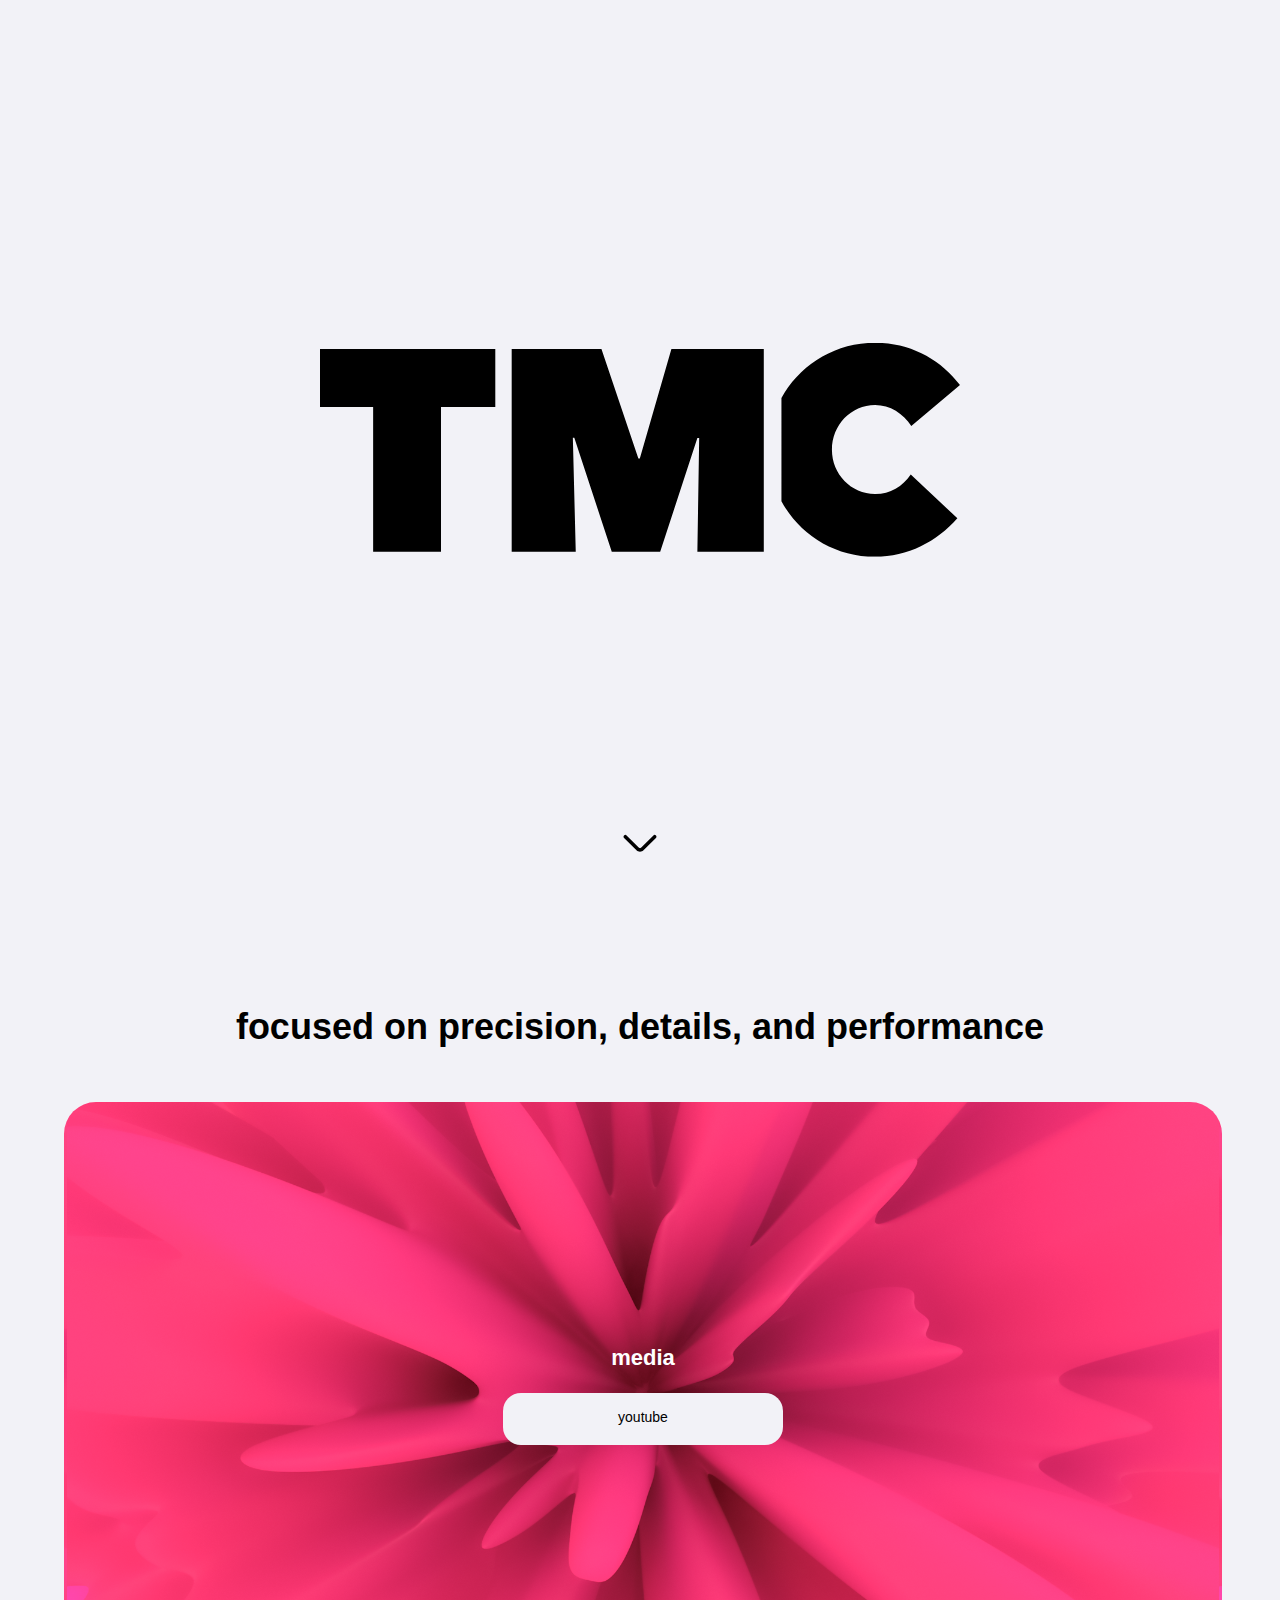
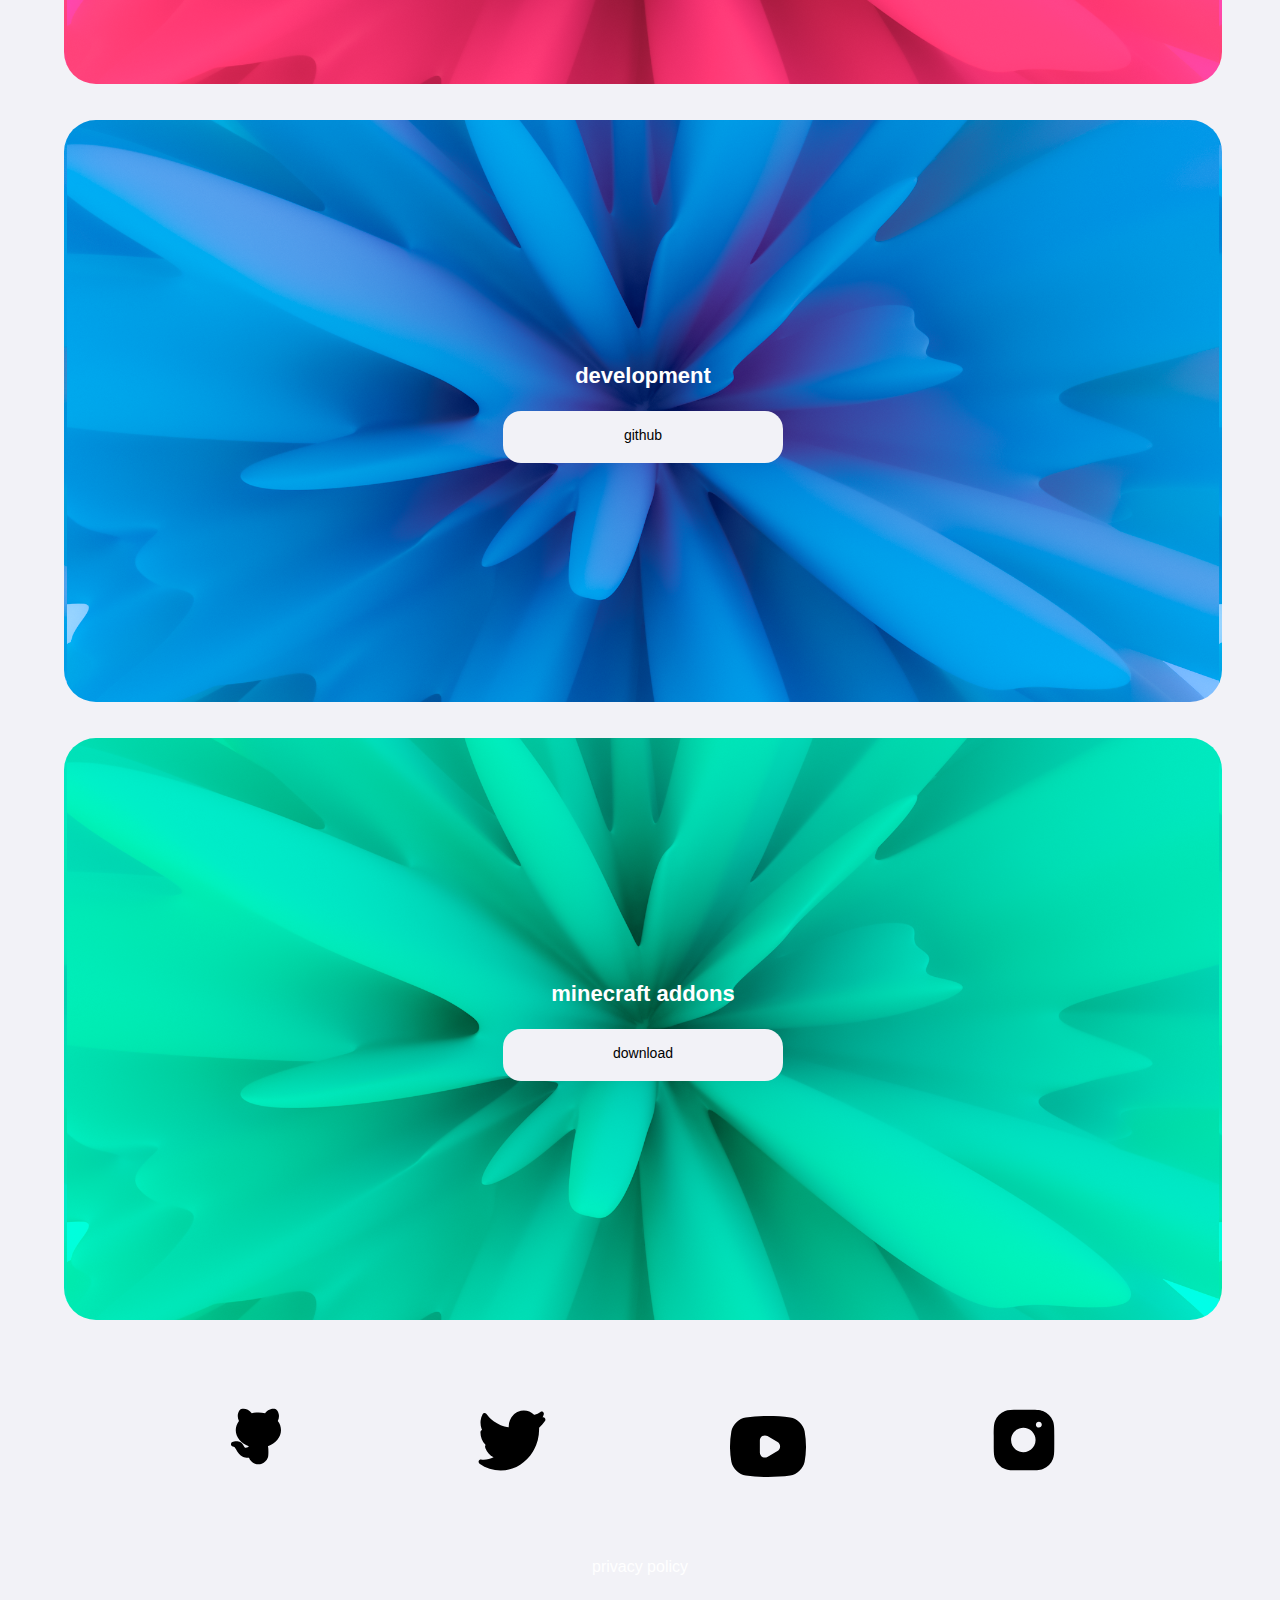
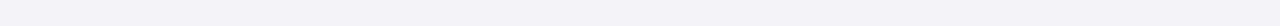
==== commit c2f799d3: "added privacy policy" ====
--- a/index.html
+++ b/index.html
@@ -1,4145 +1,103 @@
 <!DOCTYPE html>
-<html>
-<head>
-<meta charset="utf-8"/>
-<meta http-equiv="X-UA-Compatible" content="IE=edge"/>
-<meta name="viewport" content="width=device-width, initial-scale=1.0">
-<title>The Morning Company</title>
-<style id="applicationStylesheet" type="text/css">
-	.mediaViewInfo {
-		--web-view-name: iPhone 5/SE – 2;
-		--web-view-id: iPhone_5SE__2;
-		--web-scale-to-fit: true;
-		--web-scale-to-fit-type: width;
-		--web-scale-on-resize: true;
-		--web-enable-deep-linking: true;
-		--web-page-font: avenir,avenir-next,futura,century-gothic,helvetica,sans-serif;
-	}
-	:root {
-		--web-view-ids: iPhone_5SE__2;
-	}
-	* {
-		margin: 0;
-		padding: 0;
-		box-sizing: border-box;
-		border: none;
-	}
-	#iPhone_5SE__2 {
-		position: absolute;
-		width: 1920px;
-		height: 8038px;
-		font-family: avenir,avenir-next,futura,century-gothic,helvetica,sans-serif;
-		background-color: rgba(255,255,255,1);
-		overflow: hidden;
-		--web-view-name: iPhone 5/SE – 2;
-		--web-view-id: iPhone_5SE__2;
-		--web-scale-to-fit: true;
-		--web-scale-to-fit-type: width;
-		--web-scale-on-resize: true;
-		--web-enable-deep-linking: true;
-		--web-page-font: avenir,avenir-next,futura,century-gothic,helvetica,sans-serif;
-	}
-	#Group_182 {
-		position: absolute;
-		width: 838.532px;
-		height: 287.591px;
-		left: 540.323px;
-		top: 382.991px;
-		overflow: visible;
-	}
-	#Path_241 {
-		fill: rgba(0,0,0,1);
-	}
-	.Path_241 {
-		overflow: visible;
-		position: absolute;
-		width: 61.477px;
-		height: 74.276px;
-		left: 0.311px;
-		top: 0px;
-		transform: matrix(1,0,0,1,0,0);
-	}
-	#Path_242 {
-		fill: rgba(0,0,0,1);
-	}
-	.Path_242 {
-		overflow: visible;
-		position: absolute;
-		width: 70.289px;
-		height: 74.276px;
-		left: 69.445px;
-		top: 0px;
-		transform: matrix(1,0,0,1,0,0);
-	}
-	#Path_243 {
-		fill: rgba(0,0,0,1);
-	}
-	.Path_243 {
-		overflow: visible;
-		position: absolute;
-		width: 52.874px;
-		height: 74.276px;
-		left: 153.581px;
-		top: 0px;
-		transform: matrix(1,0,0,1,0,0);
-	}
-	#Group_180 {
-		position: absolute;
-		width: 838.532px;
-		height: 121.227px;
-		left: 0px;
-		top: 81.491px;
-		overflow: visible;
-	}
-	#Path_244 {
-		fill: rgba(0,0,0,1);
-	}
-	.Path_244 {
-		overflow: visible;
-		position: absolute;
-		width: 142.134px;
-		height: 114.744px;
-		left: 0px;
-		top: 3.241px;
-		transform: matrix(1,0,0,1,0,0);
-	}
-	#Path_245 {
-		fill: rgba(0,0,0,1);
-	}
-	.Path_245 {
-		overflow: visible;
-		position: absolute;
-		width: 127.548px;
-		height: 121.227px;
-		left: 158.179px;
-		top: 0px;
-		transform: matrix(1,0,0,1,0,0);
-	}
-	#Path_246 {
-		fill: rgba(0,0,0,1);
-	}
-	.Path_246 {
-		overflow: visible;
-		position: absolute;
-		width: 104.86px;
-		height: 114.744px;
-		left: 301.932px;
-		top: 3.241px;
-		transform: matrix(1,0,0,1,0,0);
-	}
-	#Path_247 {
-		fill: rgba(0,0,0,1);
-	}
-	.Path_247 {
-		overflow: visible;
-		position: absolute;
-		width: 106.807px;
-		height: 114.744px;
-		left: 417.646px;
-		top: 3.241px;
-		transform: matrix(1,0,0,1,0,0);
-	}
-	#Path_248 {
-		fill: rgba(0,0,0,1);
-	}
-	.Path_248 {
-		overflow: visible;
-		position: absolute;
-		width: 38.895px;
-		height: 114.744px;
-		left: 545.842px;
-		top: 3.241px;
-		transform: matrix(1,0,0,1,0,0);
-	}
-	#Path_249 {
-		fill: rgba(0,0,0,1);
-	}
-	.Path_249 {
-		overflow: visible;
-		position: absolute;
-		width: 106.803px;
-		height: 114.744px;
-		left: 606.132px;
-		top: 3.241px;
-		transform: matrix(1,0,0,1,0,0);
-	}
-	#Path_250 {
-		fill: rgba(0,0,0,1);
-	}
-	.Path_250 {
-		overflow: visible;
-		position: absolute;
-		width: 109.394px;
-		height: 120.903px;
-		left: 729.138px;
-		top: 0px;
-		transform: matrix(1,0,0,1,0,0);
-	}
-	#Path_251 {
-		fill: rgba(0,0,0,1);
-	}
-	.Path_251 {
-		overflow: visible;
-		position: absolute;
-		width: 69.45px;
-		height: 78.471px;
-		left: 263.562px;
-		top: 209.12px;
-		transform: matrix(1,0,0,1,0,0);
-	}
-	#Path_252 {
-		fill: rgba(0,0,0,1);
-	}
-	.Path_252 {
-		overflow: visible;
-		position: absolute;
-		width: 82.565px;
-		height: 78.471px;
-		left: 335.322px;
-		top: 209.12px;
-		transform: matrix(1,0,0,1,0,0);
-	}
-	#Path_253 {
-		fill: rgba(0,0,0,1);
-	}
-	.Path_253 {
-		overflow: visible;
-		position: absolute;
-		width: 92.002px;
-		height: 74.277px;
-		left: 428.374px;
-		top: 211.217px;
-		transform: matrix(1,0,0,1,0,0);
-	}
-	#Path_254 {
-		fill: rgba(0,0,0,1);
-	}
-	.Path_254 {
-		overflow: visible;
-		position: absolute;
-		width: 62.318px;
-		height: 74.277px;
-		left: 534.123px;
-		top: 211.217px;
-		transform: matrix(1,0,0,1,0,0);
-	}
-	#Path_255 {
-		fill: rgba(0,0,0,1);
-	}
-	.Path_255 {
-		overflow: visible;
-		position: absolute;
-		width: 84.768px;
-		height: 74.277px;
-		left: 590.982px;
-		top: 211.217px;
-		transform: matrix(1,0,0,1,0,0);
-	}
-	#Path_256 {
-		fill: rgba(0,0,0,1);
-	}
-	.Path_256 {
-		overflow: visible;
-		position: absolute;
-		width: 69.141px;
-		height: 74.277px;
-		left: 680.995px;
-		top: 211.217px;
-		transform: matrix(1,0,0,1,0,0);
-	}
-	#Path_257 {
-		fill: rgba(0,0,0,1);
-	}
-	.Path_257 {
-		overflow: visible;
-		position: absolute;
-		width: 82.458px;
-		height: 74.277px;
-		left: 754.532px;
-		top: 211.217px;
-		transform: matrix(1,0,0,1,0,0);
-	}
-	#Group_221 {
-		position: absolute;
-		width: 936.608px;
-		height: 322.734px;
-		left: 492px;
-		top: 7413px;
-		overflow: visible;
-	}
-	#Path_363 {
-		fill: rgba(0,0,0,1);
-	}
-	.Path_363 {
-		overflow: visible;
-		position: absolute;
-		width: 106.636px;
-		height: 87.83px;
-		left: 261.679px;
-		top: 231.174px;
-		transform: matrix(1,0,0,1,0,0);
-	}
-	#Group_178 {
-		position: absolute;
-		width: 114.405px;
-		height: 82.392px;
-		left: 547.615px;
-		top: 233.893px;
-		overflow: visible;
-	}
-	#Path_237 {
-		fill: rgba(0,0,0,1);
-	}
-	.Path_237 {
-		overflow: visible;
-		position: absolute;
-		width: 114.405px;
-		height: 82.392px;
-		left: 0px;
-		top: 0px;
-		transform: matrix(1,0,0,1,0,0);
-	}
-	#Group_179 {
-		position: absolute;
-		width: 95.286px;
-		height: 95.287px;
-		left: 841.321px;
-		top: 227.444px;
-		overflow: visible;
-	}
-	#Path_238 {
-		fill: rgba(0,0,0,1);
-	}
-	.Path_238 {
-		overflow: visible;
-		position: absolute;
-		width: 95.286px;
-		height: 95.287px;
-		left: 0px;
-		top: 0px;
-		transform: matrix(1,0,0,1,0,0);
-	}
-	#Path_239 {
-		fill: rgba(0,0,0,1);
-	}
-	.Path_239 {
-		overflow: visible;
-		position: absolute;
-		width: 48.93px;
-		height: 48.93px;
-		left: 23.205px;
-		top: 23.183px;
-		transform: matrix(1,0,0,1,0,0);
-	}
-	#Ellipse_3 {
-		fill: rgba(0,0,0,1);
-	}
-	.Ellipse_3 {
-		position: absolute;
-		overflow: visible;
-		width: 11.434px;
-		height: 11.434px;
-		left: 67.959px;
-		top: 17.499px;
-	}
-	#Path_240 {
-		fill: rgba(0,0,0,1);
-	}
-	.Path_240 {
-		overflow: visible;
-		position: absolute;
-		width: 82.378px;
-		height: 95.29px;
-		left: 0px;
-		top: 227.443px;
-		transform: matrix(1,0,0,1,0,0);
-	}
-	#Group_180_bg {
-		position: absolute;
-		width: 284.434px;
-		height: 97.558px;
-		left: 322.753px;
-		top: 0px;
-		overflow: visible;
-	}
-	#Path_241_bh {
-		fill: rgba(0,0,0,1);
-	}
-	.Path_241_bh {
-		overflow: visible;
-		position: absolute;
-		width: 20.854px;
-		height: 25.194px;
-		left: 0.105px;
-		top: 0px;
-		transform: matrix(1,0,0,1,0,0);
-	}
-	#Path_242_bi {
-		fill: rgba(0,0,0,1);
-	}
-	.Path_242_bi {
-		overflow: visible;
-		position: absolute;
-		width: 23.839px;
-		height: 25.194px;
-		left: 23.559px;
-		top: 0px;
-		transform: matrix(1,0,0,1,0,0);
-	}
-	#Path_243_bj {
-		fill: rgba(0,0,0,1);
-	}
-	.Path_243_bj {
-		overflow: visible;
-		position: absolute;
-		width: 17.934px;
-		height: 25.194px;
-		left: 52.097px;
-		top: 0px;
-		transform: matrix(1,0,0,1,0,0);
-	}
-	#Group_180-2 {
-		position: absolute;
-		width: 284.434px;
-		height: 41.125px;
-		left: 0px;
-		top: 27.638px;
-		overflow: visible;
-	}
-	#Path_244_bl {
-		fill: rgba(0,0,0,1);
-	}
-	.Path_244_bl {
-		overflow: visible;
-		position: absolute;
-		width: 48.213px;
-		height: 38.923px;
-		left: 0px;
-		top: 1.103px;
-		transform: matrix(1,0,0,1,0,0);
-	}
-	#Path_245_bm {
-		fill: rgba(0,0,0,1);
-	}
-	.Path_245_bm {
-		overflow: visible;
-		position: absolute;
-		width: 43.269px;
-		height: 41.116px;
-		left: 53.655px;
-		top: 0.009px;
-		transform: matrix(1,0,0,1,0,0);
-	}
-	#Path_246_bn {
-		fill: rgba(0,0,0,1);
-	}
-	.Path_246_bn {
-		overflow: visible;
-		position: absolute;
-		width: 35.57px;
-		height: 38.919px;
-		left: 102.414px;
-		top: 1.103px;
-		transform: matrix(1,0,0,1,0,0);
-	}
-	#Path_247_bo {
-		fill: rgba(0,0,0,1);
-	}
-	.Path_247_bo {
-		overflow: visible;
-		position: absolute;
-		width: 36.229px;
-		height: 38.923px;
-		left: 141.669px;
-		top: 1.103px;
-		transform: matrix(1,0,0,1,0,0);
-	}
-	#Path_248_bp {
-		fill: rgba(0,0,0,1);
-	}
-	.Path_248_bp {
-		overflow: visible;
-		position: absolute;
-		width: 13.193px;
-		height: 38.923px;
-		left: 185.154px;
-		top: 1.103px;
-		transform: matrix(1,0,0,1,0,0);
-	}
-	#Path_249_bq {
-		fill: rgba(0,0,0,1);
-	}
-	.Path_249_bq {
-		overflow: visible;
-		position: absolute;
-		width: 36.228px;
-		height: 38.923px;
-		left: 205.605px;
-		top: 1.103px;
-		transform: matrix(1,0,0,1,0,0);
-	}
-	#Path_250_br {
-		fill: rgba(0,0,0,1);
-	}
-	.Path_250_br {
-		overflow: visible;
-		position: absolute;
-		width: 37.104px;
-		height: 41.018px;
-		left: 247.33px;
-		top: 0px;
-		transform: matrix(1,0,0,1,0,0);
-	}
-	#Path_251_bs {
-		fill: rgba(0,0,0,1);
-	}
-	.Path_251_bs {
-		overflow: visible;
-		position: absolute;
-		width: 23.558px;
-		height: 26.624px;
-		left: 89.4px;
-		top: 70.934px;
-		transform: matrix(1,0,0,1,0,0);
-	}
-	#Path_252_bt {
-		fill: rgba(0,0,0,1);
-	}
-	.Path_252_bt {
-		overflow: visible;
-		position: absolute;
-		width: 28.007px;
-		height: 26.617px;
-		left: 113.742px;
-		top: 70.936px;
-		transform: matrix(1,0,0,1,0,0);
-	}
-	#Path_253_bu {
-		fill: rgba(0,0,0,1);
-	}
-	.Path_253_bu {
-		overflow: visible;
-		position: absolute;
-		width: 31.209px;
-		height: 25.201px;
-		left: 145.309px;
-		top: 71.646px;
-		transform: matrix(1,0,0,1,0,0);
-	}
-	#Path_254_bv {
-		fill: rgba(0,0,0,1);
-	}
-	.Path_254_bv {
-		overflow: visible;
-		position: absolute;
-		width: 21.139px;
-		height: 25.196px;
-		left: 181.183px;
-		top: 71.646px;
-		transform: matrix(1,0,0,1,0,0);
-	}
-	#Path_255_bw {
-		fill: rgba(0,0,0,1);
-	}
-	.Path_255_bw {
-		overflow: visible;
-		position: absolute;
-		width: 28.754px;
-		height: 25.2px;
-		left: 200.464px;
-		top: 71.646px;
-		transform: matrix(1,0,0,1,0,0);
-	}
-	#Path_256_bx {
-		fill: rgba(0,0,0,1);
-	}
-	.Path_256_bx {
-		overflow: visible;
-		position: absolute;
-		width: 23.455px;
-		height: 25.2px;
-		left: 230.999px;
-		top: 71.646px;
-		transform: matrix(1,0,0,1,0,0);
-	}
-	#Path_257_by {
-		fill: rgba(0,0,0,1);
-	}
-	.Path_257_by {
-		overflow: visible;
-		position: absolute;
-		width: 27.97px;
-		height: 25.195px;
-		left: 255.946px;
-		top: 71.651px;
-		transform: matrix(1,0,0,1,0,0);
-	}
-	#Group_244 {
-		position: absolute;
-		width: 707.919px;
-		height: 256.145px;
-		left: 604.709px;
-		top: 2766px;
-		overflow: visible;
-	}
-	#Path_292 {
-		opacity: 0.189;
-		fill: rgba(0,0,0,1);
-	}
-	.Path_292 {
-		overflow: visible;
-		position: absolute;
-		width: 499.153px;
-		height: 54.075px;
-		left: 105.754px;
-		top: 202.071px;
-		transform: matrix(1,0,0,1,0,0);
-	}
-	#Group_232 {
-		position: absolute;
-		width: 707.919px;
-		height: 121.335px;
-		left: 0px;
-		top: 0px;
-		overflow: visible;
-	}
-	#Path_385 {
-		fill: rgba(0,0,0,1);
-	}
-	.Path_385 {
-		overflow: visible;
-		position: absolute;
-		width: 342.937px;
-		height: 117.934px;
-		left: 0px;
-		top: 3.401px;
-		transform: matrix(1,0,0,1,0,0);
-	}
-	#Group_231 {
-		position: absolute;
-		width: 351.632px;
-		height: 121.023px;
-		left: 356.288px;
-		top: 0px;
-		overflow: visible;
-	}
-	#Path_386 {
-		fill: rgba(0,0,0,1);
-	}
-	.Path_386 {
-		overflow: visible;
-		position: absolute;
-		width: 85.257px;
-		height: 118.188px;
-		left: 0px;
-		top: 2.836px;
-		transform: matrix(1,0,0,1,0,0);
-	}
-	#Path_387 {
-		fill: rgba(0,0,0,1);
-	}
-	.Path_387 {
-		overflow: visible;
-		position: absolute;
-		width: 77.371px;
-		height: 80.521px;
-		left: 91.333px;
-		top: 39.399px;
-		transform: matrix(1,0,0,1,0,0);
-	}
-	#Path_388 {
-		fill: rgba(0,0,0,1);
-	}
-	.Path_388 {
-		overflow: visible;
-		position: absolute;
-		width: 28.371px;
-		height: 28.363px;
-		left: 177.531px;
-		top: 0px;
-		transform: matrix(1,0,0,1,0,0);
-	}
-	#Rectangle_19 {
-		fill: rgba(0,0,0,1);
-	}
-	.Rectangle_19 {
-		position: absolute;
-		overflow: visible;
-		width: 25.842px;
-		height: 78.475px;
-		left: 178.795px;
-		top: 39.398px;
-	}
-	#Path_389 {
-		fill: rgba(0,0,0,1);
-	}
-	.Path_389 {
-		overflow: visible;
-		position: absolute;
-		width: 52.049px;
-		height: 104.745px;
-		left: 212.009px;
-		top: 15.649px;
-		transform: matrix(1,0,0,1,0,0);
-	}
-	#Path_390 {
-		fill: rgba(0,0,0,1);
-	}
-	.Path_390 {
-		overflow: visible;
-		position: absolute;
-		width: 82.576px;
-		height: 85.096px;
-		left: 269.056px;
-		top: 35.613px;
-		transform: matrix(1,0,0,1,0,0);
-	}
-	#Group_243 {
-		position: absolute;
-		width: 874.553px;
-		height: 251.863px;
-		left: 524.105px;
-		top: 3931.532px;
-		overflow: visible;
-	}
-	#Path_297 {
-		opacity: 0.189;
-		fill: rgba(0,0,0,1);
-	}
-	.Path_297 {
-		overflow: visible;
-		position: absolute;
-		width: 874.553px;
-		height: 51.389px;
-		left: 0px;
-		top: 200.474px;
-		transform: matrix(1,0,0,1,0,0);
-	}
-	#Group_236 {
-		position: absolute;
-		width: 835.986px;
-		height: 121.336px;
-		left: 16.73px;
-		top: 0px;
-		overflow: visible;
-	}
-	#Path_391 {
-		fill: rgba(0,0,0,1);
-	}
-	.Path_391 {
-		overflow: visible;
-		position: absolute;
-		width: 351.146px;
-		height: 120.757px;
-		left: 0px;
-		top: 0.579px;
-		transform: matrix(1,0,0,1,0,0);
-	}
-	#Group_235 {
-		position: absolute;
-		width: 471.17px;
-		height: 121.336px;
-		left: 364.816px;
-		top: 0px;
-		overflow: visible;
-	}
-	#Group_233 {
-		position: absolute;
-		width: 87.299px;
-		height: 121.017px;
-		left: 0px;
-		top: 0px;
-		overflow: visible;
-	}
-	#Path_392 {
-		fill: rgba(0,0,0,1);
-	}
-	.Path_392 {
-		overflow: visible;
-		position: absolute;
-		width: 87.299px;
-		height: 121.017px;
-		left: 0px;
-		top: 0px;
-		transform: matrix(1,0,0,1,0,0);
-	}
-	#Group_234 {
-		position: absolute;
-		width: 377.425px;
-		height: 117.797px;
-		left: 93.744px;
-		top: 3.538px;
-		overflow: visible;
-	}
-	#Path_393 {
-		fill: rgba(0,0,0,1);
-	}
-	.Path_393 {
-		overflow: visible;
-		position: absolute;
-		width: 78.428px;
-		height: 113.778px;
-		left: 0px;
-		top: 0px;
-		transform: matrix(1,0,0,1,0,0);
-	}
-	#Path_394 {
-		fill: rgba(0,0,0,1);
-	}
-	.Path_394 {
-		overflow: visible;
-		position: absolute;
-		width: 88.071px;
-		height: 88.23px;
-		left: 85.542px;
-		top: 29.567px;
-		transform: matrix(1,0,0,1,0,0);
-	}
-	#Path_395 {
-		fill: rgba(0,0,0,1);
-	}
-	.Path_395 {
-		overflow: visible;
-		position: absolute;
-		width: 143.195px;
-		height: 80.03px;
-		left: 168.974px;
-		top: 33.749px;
-		transform: matrix(1,0,0,1,0,0);
-	}
-	#Path_396 {
-		fill: rgba(0,0,0,1);
-	}
-	.Path_396 {
-		overflow: visible;
-		position: absolute;
-		width: 71.19px;
-		height: 86.464px;
-		left: 306.235px;
-		top: 31.333px;
-		transform: matrix(1,0,0,1,0,0);
-	}
-	#Group_242 {
-		position: absolute;
-		width: 584.911px;
-		height: 266.888px;
-		left: 666.404px;
-		top: 5092.771px;
-		overflow: visible;
-	}
-	#Path_295 {
-		opacity: 0.189;
-		fill: rgba(0,0,0,1);
-	}
-	.Path_295 {
-		overflow: visible;
-		position: absolute;
-		width: 577.833px;
-		height: 52.768px;
-		left: 4.791px;
-		top: 214.121px;
-		transform: matrix(1,0,0,1,0,0);
-	}
-	#Group_237 {
-		position: absolute;
-		width: 584.911px;
-		height: 166.708px;
-		left: 0px;
-		top: 0px;
-		overflow: visible;
-	}
-	#Path_397 {
-		fill: rgba(0,0,0,1);
-	}
-	.Path_397 {
-		overflow: visible;
-		position: absolute;
-		width: 57.462px;
-		height: 89.32px;
-		left: 311.635px;
-		top: 40.923px;
-		transform: matrix(1,0,0,1,0,0);
-	}
-	#Rectangle_20 {
-		fill: rgba(0,0,0,1);
-	}
-	.Rectangle_20 {
-		position: absolute;
-		overflow: visible;
-		width: 28.554px;
-		height: 86.71px;
-		left: 378.184px;
-		top: 43.532px;
-	}
-	#Ellipse_4 {
-		fill: rgba(0,0,0,1);
-	}
-	.Ellipse_4 {
-		position: absolute;
-		overflow: visible;
-		width: 31.347px;
-		height: 31.347px;
-		left: 376.788px;
-		top: 0px;
-	}
-	#Path_398 {
-		fill: rgba(0,0,0,1);
-	}
-	.Path_398 {
-		overflow: visible;
-		position: absolute;
-		width: 77.133px;
-		height: 93.671px;
-		left: 507.778px;
-		top: 40.923px;
-		transform: matrix(1,0,0,1,0,0);
-	}
-	#Path_399 {
-		fill: rgba(0,0,0,1);
-	}
-	.Path_399 {
-		overflow: visible;
-		position: absolute;
-		width: 91.018px;
-		height: 93.792px;
-		left: 415.408px;
-		top: 39.343px;
-		transform: matrix(1,0,0,1,0,0);
-	}
-	#Path_400 {
-		fill: rgba(0,0,0,1);
-	}
-	.Path_400 {
-		overflow: visible;
-		position: absolute;
-		width: 91.018px;
-		height: 93.795px;
-		left: 212.825px;
-		top: 39.462px;
-		transform: matrix(1,0,0,1,0,0);
-	}
-	#Path_401 {
-		fill: rgba(0,0,0,1);
-	}
-	.Path_401 {
-		overflow: visible;
-		position: absolute;
-		width: 147.05px;
-		height: 159.74px;
-		left: 0px;
-		top: 6.968px;
-		transform: matrix(1,0,0,1,0,0);
-	}
-	#Path_402 {
-		fill: rgba(0,0,0,1);
-	}
-	.Path_402 {
-		overflow: visible;
-		position: absolute;
-		width: 88.634px;
-		height: 130.59px;
-		left: 115.996px;
-		top: 3.141px;
-		transform: matrix(1,0,0,1,0,0);
-	}
-	#Group_241 {
-		position: absolute;
-		width: 1210.173px;
-		height: 233.764px;
-		left: 355.085px;
-		top: 6269.199px;
-		overflow: visible;
-	}
-	#Path_296 {
-		opacity: 0.189;
-		fill: rgba(0,0,0,1);
-	}
-	.Path_296 {
-		overflow: visible;
-		position: absolute;
-		width: 1210.173px;
-		height: 56.854px;
-		left: 0px;
-		top: 176.91px;
-		transform: matrix(1,0,0,1,0,0);
-	}
-	#Path_403 {
-		fill: rgba(0,0,0,1);
-	}
-	.Path_403 {
-		overflow: visible;
-		position: absolute;
-		width: 767.518px;
-		height: 129.169px;
-		left: 219.865px;
-		top: 0px;
-		transform: matrix(1,0,0,1,0,0);
-	}
-	#Path_404 {
-		fill: rgba(0,0,0,1);
-	}
-	.Path_404 {
-		overflow: visible;
-		position: absolute;
-		width: 881.233px;
-		height: 211.347px;
-		left: 518.94px;
-		top: 1632.4px;
-		transform: matrix(1,0,0,1,0,0);
-	}
-</style>
-<script id="applicationScript">
-///////////////////////////////////////
-// INITIALIZATION
-///////////////////////////////////////
+<html lang="en">
+	<head>
+		<meta charset="UTF-8" />
+		<meta name="viewport" content="width=device-width, initial-scale=1.0" />
+		<link rel="stylesheet" type="text/css" href="style.css" />
+		<title>the morning company</title>
+        <link rel="icon" type="image/png" sizes="32x32" href="/favicon-32x32.png">
+        <link rel="icon" type="image/png" sizes="16x16" href="/favicon-16x16.png">
+        <link rel="manifest" href="/site.webmanifest">
+        <link rel="mask-icon" href="/safari-pinned-tab.svg" color="#fb0785">
+            
+	</head>
+	<body>
+		<div id="title">
+			<img draggable="false" src="img/title/title.svg" />
+		</div>
+        
+        <div id="scrollBtn">
+            <a href="#packSection">
+                <img id="scrollBtnImg" src="img/title/chevron.svg"></img>
+            </a>
+        </div>
+        <a name="packSection"></a>
+		<div id="desc">
+			<h2 id="descText">focused on precision, details, and performance</h2>
+		</div>
+       
+		<div id="packs">
+            
+            <div class="packCard" id="packCard1">
+                
+                <div id="textAndBtn">
+                
+                <h3 id="packName">media</h3>
+                <a href="https://youtube.com/themorningcompanytv">
+                    <h4 id="packBtn">youtube</h4>
+                </a>
+                </div>
+            </div>
+            
+            <div class="packCard" id="packCard2">
+               
+                <div id="textAndBtn">
+                
+                <h3 id="packName">development</h3>
+                <a href="https://github.com/TheMorningCompany">
+                    <h4 id="packBtn">github</h4>
+                </a>
+                </div>
+            </div>
+            
+            <div class="packCard" id="packCard3">
+                
+                <div id="textAndBtn">
+                
+                <h3 id="packName">minecraft addons</h3>
+                <a href="https://themorningcompany.github.io/minecraft">
+                    <h4 id="packBtn">download</h4>
+                </a>
+                </div>
+            </div>
+            
+			
+		</div>
+		<div id="footer">
 
-/**
- * Functionality for scaling, showing by media query, and navigation between multiple pages on a single page. 
- * Code subject to change.
- **/
-
-if (window.console==null) { window["console"] = { log : function() {} } }; // some browsers do not set console
-
-var Application = function() {
-	// event constants
-	this.prefix = "--web-";
-	this.NAVIGATION_CHANGE = "viewChange";
-	this.VIEW_NOT_FOUND = "viewNotFound";
-	this.VIEW_CHANGE = "viewChange";
-	this.VIEW_CHANGING = "viewChanging";
-	this.STATE_NOT_FOUND = "stateNotFound";
-	this.APPLICATION_COMPLETE = "applicationComplete";
-	this.APPLICATION_RESIZE = "applicationResize";
-	this.SIZE_STATE_NAME = "data-is-view-scaled";
-	this.STATE_NAME = this.prefix + "state";
-
-	this.lastTrigger = null;
-	this.lastView = null;
-	this.lastState = null;
-	this.lastOverlay = null;
-	this.currentView = null;
-	this.currentState = null;
-	this.currentOverlay = null;
-	this.currentQuery = {index: 0, rule: null, mediaText: null, id: null};
-	this.inclusionQuery = "(min-width: 0px)";
-	this.exclusionQuery = "none and (min-width: 99999px)";
-	this.LastModifiedDateLabelName = "LastModifiedDateLabel";
-	this.viewScaleSliderId = "ViewScaleSliderInput";
-	this.pageRefreshedName = "showPageRefreshedNotification";
-	this.applicationStylesheet = null;
-	this.mediaQueryDictionary = {};
-	this.viewsDictionary = {};
-	this.addedViews = [];
-	this.views = {};
-	this.viewIds = [];
-	this.viewQueries = {};
-	this.overlays = {};
-	this.overlayIds = [];
-	this.numberOfViews = 0;
-	this.verticalPadding = 0;
-	this.horizontalPadding = 0;
-	this.stateName = null;
-	this.viewScale = 1;
-	this.viewLeft = 0;
-	this.viewTop = 0;
-	this.horizontalScrollbarsNeeded = false;
-	this.verticalScrollbarsNeeded = false;
-
-	// view settings
-	this.showUpdateNotification = false;
-	this.showNavigationControls = false;
-	this.scaleViewsToFit = false;
-	this.scaleToFitOnDoubleClick = false;
-	this.actualSizeOnDoubleClick = false;
-	this.scaleViewsOnResize = false;
-	this.navigationOnKeypress = false;
-	this.showViewName = false;
-	this.enableDeepLinking = true;
-	this.refreshPageForChanges = false;
-	this.showRefreshNotifications = true;
-
-	// view controls
-	this.scaleViewSlider = null;
-	this.lastModifiedLabel = null;
-	this.supportsPopState = false; // window.history.pushState!=null;
-	this.initialized = false;
-
-	// refresh properties
-	this.refreshDuration = 250;
-	this.lastModifiedDate = null;
-	this.refreshRequest = null;
-	this.refreshInterval = null;
-	this.refreshContent = null;
-	this.refreshContentSize = null;
-	this.refreshCheckContent = false;
-	this.refreshCheckContentSize = false;
-
-	var self = this;
-
-	self.initialize = function(event) {
-		var view = self.getVisibleView();
-		var views = self.getVisibleViews();
-		if (view==null) view = self.getInitialView();
-		self.collectViews();
-		self.collectOverlays();
-		self.collectMediaQueries();
-
-		for (let index = 0; index < views.length; index++) {
-			var view = views[index];
-			self.setViewOptions(view);
-			self.setViewVariables(view);
-			self.centerView(view);
-		}
-
-		// sometimes the body size is 0 so we call this now and again later
-		if (self.initialized) {
-			window.addEventListener(self.NAVIGATION_CHANGE, self.viewChangeHandler);
-			window.addEventListener("keyup", self.keypressHandler);
-			window.addEventListener("keypress", self.keypressHandler);
-			window.addEventListener("resize", self.resizeHandler);
-			window.document.addEventListener("dblclick", self.doubleClickHandler);
-
-			if (self.supportsPopState) {
-				window.addEventListener('popstate', self.popStateHandler);
-			}
-			else {
-				window.addEventListener('hashchange', self.hashChangeHandler);
-			}
-
-			// we are ready to go
-			window.dispatchEvent(new Event(self.APPLICATION_COMPLETE));
-		}
-
-		if (self.initialized==false) {
-			if (self.enableDeepLinking) {
-				self.syncronizeViewToURL();
-			} 
-	
-			if (self.refreshPageForChanges) {
-				self.setupRefreshForChanges();
-			}
-	
-			self.initialized = true;
-		}
-		
-		if (self.scaleViewsToFit) {
-			self.viewScale = self.scaleViewToFit(view);
-			
-			if (self.viewScale<0) {
-				setTimeout(self.scaleViewToFit, 500, view);
-			}
-		}
-		else if (view) {
-			self.viewScale = self.getViewScaleValue(view);
-			self.centerView(view);
-			self.updateSliderValue(self.viewScale);
-		}
-		else {
-			// no view found
-		}
-	
-		if (self.showUpdateNotification) {
-			self.showNotification();
-		}
-
-		//"addEventListener" in window ? null : window.addEventListener = window.attachEvent;
-		//"addEventListener" in document ? null : document.addEventListener = document.attachEvent;
-	}
-
-
-	///////////////////////////////////////
-	// AUTO REFRESH 
-	///////////////////////////////////////
-
-	self.setupRefreshForChanges = function() {
-		self.refreshRequest = new XMLHttpRequest();
-
-		if (!self.refreshRequest) {
-			return false;
-		}
-
-		// get document start values immediately
-		self.requestRefreshUpdate();
-	}
-
-	/**
-	 * Attempt to check the last modified date by the headers 
-	 * or the last modified property from the byte array (experimental)
-	 **/
-	self.requestRefreshUpdate = function() {
-		var url = document.location.href;
-		var protocol = window.location.protocol;
-		var method;
-		
-		try {
-
-			if (self.refreshCheckContentSize) {
-				self.refreshRequest.open('HEAD', url, true);
-			}
-			else if (self.refreshCheckContent) {
-				self.refreshContent = document.documentElement.outerHTML;
-				self.refreshRequest.open('GET', url, true);
-				self.refreshRequest.responseType = "text";
-			}
-			else {
-
-				// get page last modified date for the first call to compare to later
-				if (self.lastModifiedDate==null) {
-
-					// File system does not send headers in FF so get blob if possible
-					if (protocol=="file:") {
-						self.refreshRequest.open("GET", url, true);
-						self.refreshRequest.responseType = "blob";
-					}
-					else {
-						self.refreshRequest.open("HEAD", url, true);
-						self.refreshRequest.responseType = "blob";
-					}
-
-					self.refreshRequest.onload = self.refreshOnLoadOnceHandler;
-
-					// In some browsers (Chrome & Safari) this error occurs at send: 
-					// 
-					// Chrome - Access to XMLHttpRequest at 'file:///index.html' from origin 'null' 
-					// has been blocked by CORS policy: 
-					// Cross origin requests are only supported for protocol schemes: 
-					// http, data, chrome, chrome-extension, https.
-					// 
-					// Safari - XMLHttpRequest cannot load file:///Users/user/Public/index.html. Cross origin requests are only supported for HTTP.
-					// 
-					// Solution is to run a local server, set local permissions or test in another browser
-					self.refreshRequest.send(null);
-
-					// In MS browsers the following behavior occurs possibly due to an AJAX call to check last modified date: 
-					// 
-					// DOM7011: The code on this page disabled back and forward caching.
-
-					// In Brave (Chrome) error when on the server
-					// index.js:221 HEAD https://www.example.com/ net::ERR_INSUFFICIENT_RESOURCES
-					// self.refreshRequest.send(null);
-
-				}
-				else {
-					self.refreshRequest = new XMLHttpRequest();
-					self.refreshRequest.onreadystatechange = self.refreshHandler;
-					self.refreshRequest.ontimeout = function() {
-						self.log("Couldn't find page to check for updates");
-					}
-					
-					var method;
-					if (protocol=="file:") {
-						method = "GET";
-					}
-					else {
-						method = "HEAD";
-					}
-
-					//refreshRequest.open('HEAD', url, true);
-					self.refreshRequest.open(method, url, true);
-					self.refreshRequest.responseType = "blob";
-					self.refreshRequest.send(null);
-				}
-			}
-		}
-		catch (error) {
-			self.log("Refresh failed for the following reason:")
-			self.log(error);
-		}
-	}
-
-	self.refreshHandler = function() {
-		var contentSize;
-
-		try {
-
-			if (self.refreshRequest.readyState === XMLHttpRequest.DONE) {
-				
-				if (self.refreshRequest.status === 2 || 
-					self.refreshRequest.status === 200) {
-					var pageChanged = false;
-
-					self.updateLastModifiedLabel();
-
-					if (self.refreshCheckContentSize) {
-						var lastModifiedHeader = self.refreshRequest.getResponseHeader("Last-Modified");
-						contentSize = self.refreshRequest.getResponseHeader("Content-Length");
-						//lastModifiedDate = refreshRequest.getResponseHeader("Last-Modified");
-						var headers = self.refreshRequest.getAllResponseHeaders();
-						var hasContentHeader = headers.indexOf("Content-Length")!=-1;
-						
-						if (hasContentHeader) {
-							contentSize = self.refreshRequest.getResponseHeader("Content-Length");
-
-							// size has not been set yet
-							if (self.refreshContentSize==null) {
-								self.refreshContentSize = contentSize;
-								// exit and let interval call this method again
-								return;
-							}
-
-							if (contentSize!=self.refreshContentSize) {
-								pageChanged = true;
-							}
-						}
-					}
-					else if (self.refreshCheckContent) {
-
-						if (self.refreshRequest.responseText!=self.refreshContent) {
-							pageChanged = true;
-						}
-					}
-					else {
-						lastModifiedHeader = self.getLastModified(self.refreshRequest);
-
-						if (self.lastModifiedDate!=lastModifiedHeader) {
-							self.log("lastModifiedDate:" + self.lastModifiedDate + ",lastModifiedHeader:" +lastModifiedHeader);
-							pageChanged = true;
-						}
-
-					}
-
-					
-					if (pageChanged) {
-						clearInterval(self.refreshInterval);
-						self.refreshUpdatedPage();
-						return;
-					}
-
-				}
-				else {
-					self.log('There was a problem with the request.');
-				}
-
-			}
-		}
-		catch( error ) {
-			//console.log('Caught Exception: ' + error);
-		}
-	}
-
-	self.refreshOnLoadOnceHandler = function(event) {
-
-		// get the last modified date
-		if (self.refreshRequest.response) {
-			self.lastModifiedDate = self.getLastModified(self.refreshRequest);
-
-			if (self.lastModifiedDate!=null) {
-
-				if (self.refreshInterval==null) {
-					self.refreshInterval = setInterval(self.requestRefreshUpdate, self.refreshDuration);
-				}
-			}
-			else {
-				self.log("Could not get last modified date from the server");
-			}
-		}
-	}
-
-	self.refreshUpdatedPage = function() {
-		if (self.showRefreshNotifications) {
-			var date = new Date().setTime((new Date().getTime()+10000));
-			document.cookie = encodeURIComponent(self.pageRefreshedName) + "=true" + "; max-age=6000;" + " path=/";
-		}
-
-		document.location.reload(true);
-	}
-
-	self.showNotification = function(duration) {
-		var notificationID = self.pageRefreshedName+"ID";
-		var notification = document.getElementById(notificationID);
-		if (duration==null) duration = 4000;
-
-		if (notification!=null) {return;}
-
-		notification = document.createElement("div");
-		notification.id = notificationID;
-		notification.textContent = "PAGE UPDATED";
-		var styleRule = ""
-		styleRule = "position: fixed; padding: 7px 16px 6px 16px; font-family: Arial, sans-serif; font-size: 10px; font-weight: bold; left: 50%;";
-		styleRule += "top: 20px; background-color: rgba(0,0,0,.5); border-radius: 12px; color:rgb(235, 235, 235); transition: all 2s linear;";
-		styleRule += "transform: translateX(-50%); letter-spacing: .5px; filter: drop-shadow(2px 2px 6px rgba(0, 0, 0, .1))";
-		notification.setAttribute("style", styleRule);
-
-		notification.className= "PageRefreshedClass";
-		
-		document.body.appendChild(notification);
-
-		setTimeout(function() {
-			notification.style.opacity = "0";
-			notification.style.filter = "drop-shadow( 0px 0px 0px rgba(0,0,0, .5))";
-			setTimeout(function() {
-				notification.parentNode.removeChild(notification);
-			}, duration)
-		}, duration);
-
-		document.cookie = encodeURIComponent(self.pageRefreshedName) + "=; max-age=1; path=/";
-	}
-
-	/**
-	 * Get the last modified date from the header 
-	 * or file object after request has been received
-	 **/
-	self.getLastModified = function(request) {
-		var date;
-
-		// file protocol - FILE object with last modified property
-		if (request.response && request.response.lastModified) {
-			date = request.response.lastModified;
-		}
-		
-		// http protocol - check headers
-		if (date==null) {
-			date = request.getResponseHeader("Last-Modified");
-		}
-
-		return date;
-	}
-
-	self.updateLastModifiedLabel = function() {
-		var labelValue = "";
-		
-		if (self.lastModifiedLabel==null) {
-			self.lastModifiedLabel = document.getElementById("LastModifiedLabel");
-		}
-
-		if (self.lastModifiedLabel) {
-			var seconds = parseInt(((new Date().getTime() - Date.parse(document.lastModified)) / 1000 / 60) * 100 + "");
-			var minutes = 0;
-			var hours = 0;
-
-			if (seconds < 60) {
-				seconds = Math.floor(seconds/10)*10;
-				labelValue = seconds + " seconds";
-			}
-			else {
-				minutes = parseInt((seconds/60) + "");
-
-				if (minutes>60) {
-					hours = parseInt((seconds/60/60) +"");
-					labelValue += hours==1 ? " hour" : " hours";
-				}
-				else {
-					labelValue = minutes+"";
-					labelValue += minutes==1 ? " minute" : " minutes";
-				}
-			}
-			
-			if (seconds<10) {
-				labelValue = "Updated now";
-			}
-			else {
-				labelValue = "Updated " + labelValue + " ago";
-			}
-
-			if (self.lastModifiedLabel.firstElementChild) {
-				self.lastModifiedLabel.firstElementChild.textContent = labelValue;
-
-			}
-			else if ("textContent" in self.lastModifiedLabel) {
-				self.lastModifiedLabel.textContent = labelValue;
-			}
-		}
-	}
-
-	self.getShortString = function(string, length) {
-		if (length==null) length = 30;
-		string = string!=null ? string.substr(0, length).replace(/\n/g, "") : "[String is null]";
-		return string;
-	}
-
-	self.getShortNumber = function(value, places) {
-		if (places==null || places<1) places = 4;
-		value = Math.round(value * Math.pow(10,places)) / Math.pow(10, places);
-		return value;
-	}
-
-	///////////////////////////////////////
-	// NAVIGATION CONTROLS
-	///////////////////////////////////////
-
-	self.updateViewLabel = function() {
-		var viewNavigationLabel = document.getElementById("ViewNavigationLabel");
-		var view = self.getVisibleView();
-		var viewIndex = view ? self.getViewIndex(view) : -1;
-		var viewName = view ? self.getViewPreferenceValue(view, self.prefix + "view-name") : null;
-		var viewId = view ? view.id : null;
-
-		if (viewNavigationLabel && view) {
-			if (viewName && viewName.indexOf('"')!=-1) {
-				viewName = viewName.replace(/"/g, "");
-			}
-
-			if (self.showViewName) {
-				viewNavigationLabel.textContent = viewName;
-				self.setTooltip(viewNavigationLabel, viewIndex + 1 + " of " + self.numberOfViews);
-			}
-			else {
-				viewNavigationLabel.textContent = viewIndex + 1 + " of " + self.numberOfViews;
-				self.setTooltip(viewNavigationLabel, viewName);
-			}
-
-		}
-	}
-
-	self.updateURL = function(view) {
-		view = view == null ? self.getVisibleView() : view;
-		var viewId = view ? view.id : null
-		var viewFragment = view ? "#"+ viewId : null;
-
-		if (viewId && self.viewIds.length>1 && self.enableDeepLinking) {
-
-			if (self.supportsPopState==false) {
-				self.setFragment(viewId);
-			}
-			else {
-				if (viewFragment!=window.location.hash) {
-
-					if (window.location.hash==null) {
-						window.history.replaceState({name:viewId}, null, viewFragment);
-					}
-					else {
-						window.history.pushState({name:viewId}, null, viewFragment);
-					}
-				}
-			}
-		}
-	}
-
-	self.updateURLState = function(view, stateName) {
-		stateName = view && (stateName=="" || stateName==null) ? self.getStateNameByViewId(view.id) : stateName;
-
-		if (self.supportsPopState==false) {
-			self.setFragment(stateName);
-		}
-		else {
-			if (stateName!=window.location.hash) {
-
-				if (window.location.hash==null) {
-					window.history.replaceState({name:view.viewId}, null, stateName);
-				}
-				else {
-					window.history.pushState({name:view.viewId}, null, stateName);
-				}
-			}
-		}
-	}
-
-	self.setFragment = function(value) {
-		window.location.hash = "#" + value;
-	}
-
-	self.setTooltip = function(element, value) {
-		// setting the tooltip in edge causes a page crash on hover
-		if (/Edge/.test(navigator.userAgent)) { return; }
-
-		if ("title" in element) {
-			element.title = value;
-		}
-	}
-
-	self.getStylesheetRules = function(styleSheet) {
-		try {
-			if (styleSheet) return styleSheet.cssRules || styleSheet.rules;
-	
-			return document.styleSheets[0]["cssRules"] || document.styleSheets[0]["rules"];
-		}
-		catch (error) {
-			// ERRORS:
-			// SecurityError: The operation is insecure.
-			// Errors happen when script loads before stylesheet or loading an external css locally
-
-			// InvalidAccessError: A parameter or an operation is not supported by the underlying object
-			// Place script after stylesheet
-
-			console.log(error);
-			if (error.toString().indexOf("The operation is insecure")!=-1) {
-				console.log("Load the stylesheet before the script or load the stylesheet inline until it can be loaded on a server")
-			}
-			return [];
-		}
-	}
-
-	/**
-	 * If single page application hide all of the views. 
-	 * @param {Number} selectedIndex if provided shows the view at index provided
-	 **/
-	self.hideViews = function(selectedIndex, animation) {
-		var rules = self.getStylesheetRules();
-		var queryIndex = 0;
-		var numberOfRules = rules!=null ? rules.length : 0;
-
-		// loop through rules and hide media queries except selected
-		for (var i=0;i<numberOfRules;i++) {
-			var rule = rules[i];
-
-			if (rule.media!=null) {
-
-				if (queryIndex==selectedIndex) {
-					self.currentQuery.mediaText = rule.conditionText;
-					self.currentQuery.index = selectedIndex;
-					self.currentQuery.rule = rule;
-					self.enableMediaQuery(rule);
-				}
-				else {
-					if (animation) {
-						self.fadeOut(rule)
-					}
-					else {
-						self.disableMediaQuery(rule);
-					}
-				}
-				
-				queryIndex++;
-			}
-		}
-
-		self.numberOfViews = queryIndex;
-		self.updateViewLabel();
-		self.updateURL();
-
-		self.dispatchViewChange();
-
-		var view = self.getVisibleView();
-		var viewIndex = view ? self.getViewIndex(view) : -1;
-
-		return viewIndex==selectedIndex ? view : null;
-	}
-
-	/**
-	 * Hide view
-	 * @param {Object} view element to hide
-	 **/
-	self.hideView = function(view) {
-		var rule = view ? self.mediaQueryDictionary[view.id] : null;
-
-		if (rule) {
-			self.disableMediaQuery(rule);
-		}
-	}
-
-	/**
-	 * Hide overlay
-	 * @param {Object} overlay element to hide
-	 **/
-	self.hideOverlay = function(overlay) {
-		var rule = overlay ? self.mediaQueryDictionary[overlay.id] : null;
-
-		if (rule) {
-			self.disableMediaQuery(rule);
-
-			//if (self.showByMediaQuery) {
-				overlay.style.display = "none";
-			//}
-		}
-	}
-
-	/**
-	 * Show the view by media query. Does not hide current views
-	 * Sets view options by default
-	 * @param {Object} view element to show
-	 * @param {Boolean} setViewOptions sets view options if null or true
-	 */
-	self.showViewByMediaQuery = function(view, setViewOptions) {
-		var id = view ? view.id : null;
-		var query = id ? self.mediaQueryDictionary[id] : null;
-		var isOverlay = view ? self.isOverlay(view) : false;
-		setViewOptions = setViewOptions==null ? true : setViewOptions;
-
-		if (query) {
-			self.enableMediaQuery(query);
-
-			if (isOverlay && view && setViewOptions) {
-				self.setViewVariables(null, view);
-			}
-			else {
-				if (view && setViewOptions) self.setViewOptions(view);
-				if (view && setViewOptions) self.setViewVariables(view);
-			}
-		}
-	}
-
-	/**
-	 * Show the view. Does not hide current views
-	 */
-	self.showView = function(view, setViewOptions) {
-		var id = view ? view.id : null;
-		var query = id ? self.mediaQueryDictionary[id] : null;
-		var display = null;
-		setViewOptions = setViewOptions==null ? true : setViewOptions;
-
-		if (query) {
-			self.enableMediaQuery(query);
-			if (view==null) view =self.getVisibleView();
-			if (view && setViewOptions) self.setViewOptions(view);
-		}
-		else if (id) {
-			display = window.getComputedStyle(view).getPropertyValue("display");
-			if (display=="" || display=="none") {
-				view.style.display = "block";
-			}
-		}
-
-		if (view) {
-			if (self.currentView!=null) {
-				self.lastView = self.currentView;
-			}
-
-			self.currentView = view;
-		}
-	}
-
-	self.showViewById = function(id, setViewOptions) {
-		var view = id ? self.getViewById(id) : null;
-
-		if (view) {
-			self.showView(view);
-			return;
-		}
-
-		self.log("View not found '" + id + "'");
-	}
-
-	self.getElementView = function(element) {
-		var view = element;
-		var viewFound = false;
-
-		while (viewFound==false || view==null) {
-			if (view && self.viewsDictionary[view.id]) {
-				return view;
-			}
-			view = view.parentNode;
-		}
-	}
-
-	/**
-	 * Show overlay over view
-	 * @param {Event | HTMLElement} event event or html element with styles applied
-	 * @param {String} id id of view or view reference
-	 * @param {Number} x x location
-	 * @param {Number} y y location
-	 */
-	self.showOverlay = function(event, id, x, y) {
-		var overlay = id && typeof id === 'string' ? self.getViewById(id) : id ? id : null;
-		var query = overlay ? self.mediaQueryDictionary[overlay.id] : null;
-		var centerHorizontally = false;
-		var centerVertically = false;
-		var anchorLeft = false;
-		var anchorTop = false;
-		var anchorRight = false;
-		var anchorBottom = false;
-		var display = null;
-		var reparent = true;
-		var view = null;
-		
-		if (overlay==null || overlay==false) {
-			self.log("Overlay not found, '"+ id + "'");
-			return;
-		}
-
-		// get enter animation - event target must have css variables declared
-		if (event) {
-			var button = event.currentTarget || event; // can be event or htmlelement
-			var buttonComputedStyles = getComputedStyle(button);
-			var actionTargetValue = buttonComputedStyles.getPropertyValue(self.prefix+"action-target").trim();
-			var animation = buttonComputedStyles.getPropertyValue(self.prefix+"animation").trim();
-			var isAnimated = animation!="";
-			var targetType = buttonComputedStyles.getPropertyValue(self.prefix+"action-type").trim();
-			var actionTarget = self.application ? null : self.getElement(actionTargetValue);
-			var actionTargetStyles = actionTarget ? actionTarget.style : null;
-
-			if (actionTargetStyles) {
-				actionTargetStyles.setProperty("animation", animation);
-			}
-
-			if ("stopImmediatePropagation" in event) {
-				event.stopImmediatePropagation();
-			}
-		}
-		
-		if (self.application==false || targetType=="page") {
-			document.location.href = "./" + actionTargetValue;
-			return;
-		}
-
-		// remove any current overlays
-		if (self.currentOverlay) {
-
-			// act as switch if same button
-			if (self.currentOverlay==actionTarget || self.currentOverlay==null) {
-				if (self.lastTrigger==button) {
-					self.removeOverlay(isAnimated);
-					return;
-				}
-			}
-			else {
-				self.removeOverlay(isAnimated);
-			}
-		}
-
-		if (reparent) {
-			view = self.getElementView(button);
-			if (view) {
-				view.appendChild(overlay);
-			}
-		}
-
-		if (query) {
-			//self.setElementAnimation(overlay, null);
-			//overlay.style.animation = animation;
-			self.enableMediaQuery(query);
-			
-			var display = overlay && overlay.style.display;
-			
-			if (overlay && display=="" || display=="none") {
-				overlay.style.display = "block";
-				//self.setViewOptions(overlay);
-			}
-
-			// add animation defined in event target style declaration
-			if (animation && self.supportAnimations) {
-				self.fadeIn(overlay, false, animation);
-			}
-		}
-		else if (id) {
-
-			display = window.getComputedStyle(overlay).getPropertyValue("display");
-
-			if (display=="" || display=="none") {
-				overlay.style.display = "block";
-			}
-
-			// add animation defined in event target style declaration
-			if (animation && self.supportAnimations) {
-				self.fadeIn(overlay, false, animation);
-			}
-		}
-
-		// do not set x or y position if centering
-		var horizontal = self.prefix + "center-horizontally";
-		var vertical = self.prefix + "center-vertically";
-		var style = overlay.style;
-		var transform = [];
-
-		centerHorizontally = self.getIsStyleDefined(id, horizontal) ? self.getViewPreferenceBoolean(overlay, horizontal) : false;
-		centerVertically = self.getIsStyleDefined(id, vertical) ? self.getViewPreferenceBoolean(overlay, vertical) : false;
-		anchorLeft = self.getIsStyleDefined(id, "left");
-		anchorRight = self.getIsStyleDefined(id, "right");
-		anchorTop = self.getIsStyleDefined(id, "top");
-		anchorBottom = self.getIsStyleDefined(id, "bottom");
-
-		
-		if (self.viewsDictionary[overlay.id] && self.viewsDictionary[overlay.id].styleDeclaration) {
-			style = self.viewsDictionary[overlay.id].styleDeclaration.style;
-		}
-		
-		if (centerHorizontally) {
-			style.left = "50%";
-			style.transformOrigin = "0 0";
-			transform.push("translateX(-50%)");
-		}
-		else if (anchorRight && anchorLeft) {
-			style.left = x + "px";
-		}
-		else if (anchorRight) {
-			//style.right = x + "px";
-		}
-		else {
-			style.left = x + "px";
-		}
-		
-		if (centerVertically) {
-			style.top = "50%";
-			transform.push("translateY(-50%)");
-			style.transformOrigin = "0 0";
-		}
-		else if (anchorTop && anchorBottom) {
-			style.top = y + "px";
-		}
-		else if (anchorBottom) {
-			//style.bottom = y + "px";
-		}
-		else {
-			style.top = y + "px";
-		}
-
-		if (transform.length) {
-			style.transform = transform.join(" ");
-		}
-
-		self.currentOverlay = overlay;
-		self.lastTrigger = button;
-	}
-
-	self.goBack = function() {
-		if (self.currentOverlay) {
-			self.removeOverlay();
-		}
-		else if (self.lastView) {
-			self.goToView(self.lastView.id);
-		}
-	}
-
-	self.removeOverlay = function(animate) {
-		var overlay = self.currentOverlay;
-		animate = animate===false ? false : true;
-
-		if (overlay) {
-			var style = overlay.style;
-			
-			if (style.animation && self.supportAnimations && animate) {
-				self.reverseAnimation(overlay, true);
-
-				var duration = self.getAnimationDuration(style.animation, true);
-		
-				setTimeout(function() {
-					self.setElementAnimation(overlay, null);
-					self.hideOverlay(overlay);
-					self.currentOverlay = null;
-				}, duration);
-			}
-			else {
-				self.setElementAnimation(overlay, null);
-				self.hideOverlay(overlay);
-				self.currentOverlay = null;
-			}
-		}
-	}
-
-	/**
-	 * Reverse the animation and hide after
-	 * @param {Object} target element with animation
-	 * @param {Boolean} hide hide after animation ends
-	 */
-	self.reverseAnimation = function(target, hide) {
-		var lastAnimation = null;
-		var style = target.style;
-
-		style.animationPlayState = "paused";
-		lastAnimation = style.animation;
-		style.animation = null;
-		style.animationPlayState = "paused";
-
-		if (hide) {
-			//target.addEventListener("animationend", self.animationEndHideHandler);
-	
-			var duration = self.getAnimationDuration(lastAnimation, true);
-			var isOverlay = self.isOverlay(target);
-	
-			setTimeout(function() {
-				self.setElementAnimation(target, null);
-
-				if (isOverlay) {
-					self.hideOverlay(target);
-				}
-				else {
-					self.hideView(target);
-				}
-			}, duration);
-		}
-
-		setTimeout(function() {
-			style.animation = lastAnimation;
-			style.animationPlayState = "paused";
-			style.animationDirection = "reverse";
-			style.animationPlayState = "running";
-		}, 30);
-	}
-
-	self.animationEndHandler = function(event) {
-		var target = event.currentTarget;
-		self.dispatchEvent(new Event(event.type));
-	}
-
-	self.isOverlay = function(view) {
-		var result = view ? self.getViewPreferenceBoolean(view, self.prefix + "is-overlay") : false;
-
-		return result;
-	}
-
-	self.animationEndHideHandler = function(event) {
-		var target = event.currentTarget;
-		self.setViewVariables(null, target);
-		self.hideView(target);
-		target.removeEventListener("animationend", self.animationEndHideHandler);
-	}
-
-	self.animationEndShowHandler = function(event) {
-		var target = event.currentTarget;
-		target.removeEventListener("animationend", self.animationEndShowHandler);
-	}
-
-	self.setViewOptions = function(view) {
-
-		if (view) {
-			self.minimumScale = self.getViewPreferenceValue(view, self.prefix + "minimum-scale");
-			self.maximumScale = self.getViewPreferenceValue(view, self.prefix + "maximum-scale");
-			self.scaleViewsToFit = self.getViewPreferenceBoolean(view, self.prefix + "scale-to-fit");
-			self.scaleToFitType = self.getViewPreferenceValue(view, self.prefix + "scale-to-fit-type");
-			self.scaleToFitOnDoubleClick = self.getViewPreferenceBoolean(view, self.prefix + "scale-on-double-click");
-			self.actualSizeOnDoubleClick = self.getViewPreferenceBoolean(view, self.prefix + "actual-size-on-double-click");
-			self.scaleViewsOnResize = self.getViewPreferenceBoolean(view, self.prefix + "scale-on-resize");
-			self.enableScaleUp = self.getViewPreferenceBoolean(view, self.prefix + "enable-scale-up");
-			self.centerHorizontally = self.getViewPreferenceBoolean(view, self.prefix + "center-horizontally");
-			self.centerVertically = self.getViewPreferenceBoolean(view, self.prefix + "center-vertically");
-			self.navigationOnKeypress = self.getViewPreferenceBoolean(view, self.prefix + "navigate-on-keypress");
-			self.showViewName = self.getViewPreferenceBoolean(view, self.prefix + "show-view-name");
-			self.refreshPageForChanges = self.getViewPreferenceBoolean(view, self.prefix + "refresh-for-changes");
-			self.refreshPageForChangesInterval = self.getViewPreferenceValue(view, self.prefix + "refresh-interval");
-			self.showNavigationControls = self.getViewPreferenceBoolean(view, self.prefix + "show-navigation-controls");
-			self.scaleViewSlider = self.getViewPreferenceBoolean(view, self.prefix + "show-scale-controls");
-			self.enableDeepLinking = self.getViewPreferenceBoolean(view, self.prefix + "enable-deep-linking");
-			self.singlePageApplication = self.getViewPreferenceBoolean(view, self.prefix + "application");
-			self.showByMediaQuery = self.getViewPreferenceBoolean(view, self.prefix + "show-by-media-query");
-			self.showUpdateNotification = document.cookie!="" ? document.cookie.indexOf(self.pageRefreshedName)!=-1 : false;
-			self.imageComparisonDuration = self.getViewPreferenceValue(view, self.prefix + "image-comparison-duration");
-			self.supportAnimations = self.getViewPreferenceBoolean(view, self.prefix + "enable-animations", true);
-
-			if (self.scaleViewsToFit) {
-				var newScaleValue = self.scaleViewToFit(view);
-				
-				if (newScaleValue<0) {
-					setTimeout(self.scaleViewToFit, 500, view);
-				}
-			}
-			else {
-				self.viewScale = self.getViewScaleValue(view);
-				self.viewToFitWidthScale = self.getViewFitToViewportWidthScale(view, self.enableScaleUp)
-				self.viewToFitHeightScale = self.getViewFitToViewportScale(view, self.enableScaleUp);
-				self.updateSliderValue(self.viewScale);
-			}
-
-			if (self.imageComparisonDuration!=null) {
-				// todo
-			}
-
-			if (self.refreshPageForChangesInterval!=null) {
-				self.refreshDuration = Number(self.refreshPageForChangesInterval);
-			}
-		}
-	}
-
-	self.previousView = function(event) {
-		var rules = self.getStylesheetRules();
-		var view = self.getVisibleView()
-		var index = view ? self.getViewIndex(view) : -1;
-		var prevQueryIndex = index!=-1 ? index-1 : self.currentQuery.index-1;
-		var queryIndex = 0;
-		var numberOfRules = rules!=null ? rules.length : 0;
-
-		if (event) {
-			event.stopImmediatePropagation();
-		}
-
-		if (prevQueryIndex<0) {
-			return;
-		}
-
-		// loop through rules and hide media queries except selected
-		for (var i=0;i<numberOfRules;i++) {
-			var rule = rules[i];
-			
-			if (rule.media!=null) {
-
-				if (queryIndex==prevQueryIndex) {
-					self.currentQuery.mediaText = rule.conditionText;
-					self.currentQuery.index = prevQueryIndex;
-					self.currentQuery.rule = rule;
-					self.enableMediaQuery(rule);
-					self.updateViewLabel();
-					self.updateURL();
-					self.dispatchViewChange();
-				}
-				else {
-					self.disableMediaQuery(rule);
-				}
-
-				queryIndex++;
-			}
-		}
-	}
-
-	self.nextView = function(event) {
-		var rules = self.getStylesheetRules();
-		var view = self.getVisibleView();
-		var index = view ? self.getViewIndex(view) : -1;
-		var nextQueryIndex = index!=-1 ? index+1 : self.currentQuery.index+1;
-		var queryIndex = 0;
-		var numberOfRules = rules!=null ? rules.length : 0;
-		var numberOfMediaQueries = self.getNumberOfMediaRules();
-
-		if (event) {
-			event.stopImmediatePropagation();
-		}
-
-		if (nextQueryIndex>=numberOfMediaQueries) {
-			return;
-		}
-
-		// loop through rules and hide media queries except selected
-		for (var i=0;i<numberOfRules;i++) {
-			var rule = rules[i];
-			
-			if (rule.media!=null) {
-
-				if (queryIndex==nextQueryIndex) {
-					self.currentQuery.mediaText = rule.conditionText;
-					self.currentQuery.index = nextQueryIndex;
-					self.currentQuery.rule = rule;
-					self.enableMediaQuery(rule);
-					self.updateViewLabel();
-					self.updateURL();
-					self.dispatchViewChange();
-				}
-				else {
-					self.disableMediaQuery(rule);
-				}
-
-				queryIndex++;
-			}
-		}
-	}
-
-	/**
-	 * Enables a view via media query
-	 */
-	self.enableMediaQuery = function(rule) {
-
-		try {
-			rule.media.mediaText = self.inclusionQuery;
-		}
-		catch(error) {
-			//self.log(error);
-			rule.conditionText = self.inclusionQuery;
-		}
-	}
-
-	self.disableMediaQuery = function(rule) {
-
-		try {
-			rule.media.mediaText = self.exclusionQuery;
-		}
-		catch(error) {
-			rule.conditionText = self.exclusionQuery;
-		}
-	}
-
-	self.dispatchViewChange = function() {
-		try {
-			var event = new Event(self.NAVIGATION_CHANGE);
-			window.dispatchEvent(event);
-		}
-		catch (error) {
-			// In IE 11: Object doesn't support this action
-		}
-	}
-
-	self.getNumberOfMediaRules = function() {
-		var rules = self.getStylesheetRules();
-		var numberOfRules = rules ? rules.length : 0;
-		var numberOfQueries = 0;
-
-		for (var i=0;i<numberOfRules;i++) {
-			if (rules[i].media!=null) { numberOfQueries++; }
-		}
-		
-		return numberOfQueries;
-	}
-
-	/////////////////////////////////////////
-	// VIEW SCALE 
-	/////////////////////////////////////////
-
-	self.sliderChangeHandler = function(event) {
-		var value = self.getShortNumber(event.currentTarget.value/100);
-		var view = self.getVisibleView();
-		self.setViewScaleValue(view, false, value, true);
-	}
-
-	self.updateSliderValue = function(scale) {
-		var slider = document.getElementById(self.viewScaleSliderId);
-		var tooltip = parseInt(scale * 100 + "") + "%";
-		var inputType;
-		var inputValue;
-		
-		if (slider) {
-			inputValue = self.getShortNumber(scale * 100);
-			if (inputValue!=slider["value"]) {
-				slider["value"] = inputValue;
-			}
-			inputType = slider.getAttributeNS(null, "type");
-
-			if (inputType!="range") {
-				// input range is not supported
-				slider.style.display = "none";
-			}
-
-			self.setTooltip(slider, tooltip);
-		}
-	}
-
-	self.viewChangeHandler = function(event) {
-		var view = self.getVisibleView();
-		var matrix = view ? getComputedStyle(view).transform : null;
-		
-		if (matrix) {
-			self.viewScale = self.getViewScaleValue(view);
-			
-			var scaleNeededToFit = self.getViewFitToViewportScale(view);
-			var isViewLargerThanViewport = scaleNeededToFit<1;
-			
-			// scale large view to fit if scale to fit is enabled
-			if (self.scaleViewsToFit) {
-				self.scaleViewToFit(view);
-			}
-			else {
-				self.updateSliderValue(self.viewScale);
-			}
-		}
-	}
-
-	self.getViewScaleValue = function(view) {
-		var matrix = getComputedStyle(view).transform;
-
-		if (matrix) {
-			var matrixArray = matrix.replace("matrix(", "").split(",");
-			var scaleX = parseFloat(matrixArray[0]);
-			var scaleY = parseFloat(matrixArray[3]);
-			var scale = Math.min(scaleX, scaleY);
-		}
-
-		return scale;
-	}
-
-	/**
-	 * Scales view to scale. 
-	 * @param {Object} view view to scale. views are in views array
-	 * @param {Boolean} scaleToFit set to true to scale to fit. set false to use desired scale value
-	 * @param {Number} desiredScale scale to define. not used if scale to fit is false
-	 * @param {Boolean} isSliderChange indicates if slider is callee
-	 */
-	self.setViewScaleValue = function(view, scaleToFit, desiredScale, isSliderChange) {
-		var enableScaleUp = self.enableScaleUp;
-		var scaleToFitType = self.scaleToFitType;
-		var minimumScale = self.minimumScale;
-		var maximumScale = self.maximumScale;
-		var hasMinimumScale = !isNaN(minimumScale) && minimumScale!="";
-		var hasMaximumScale = !isNaN(maximumScale) && maximumScale!="";
-		var scaleNeededToFit = self.getViewFitToViewportScale(view, enableScaleUp);
-		var scaleNeededToFitWidth = self.getViewFitToViewportWidthScale(view, enableScaleUp);
-		var scaleNeededToFitHeight = self.getViewFitToViewportHeightScale(view, enableScaleUp);
-		var scaleToFitFull = self.getViewFitToViewportScale(view, true);
-		var scaleToFitFullWidth = self.getViewFitToViewportWidthScale(view, true);
-		var scaleToFitFullHeight = self.getViewFitToViewportHeightScale(view, true);
-		var scaleToWidth = scaleToFitType=="width";
-		var scaleToHeight = scaleToFitType=="height";
-		var shrunkToFit = false;
-		var topPosition = null;
-		var leftPosition = null;
-		var translateY = null;
-		var translateX = null;
-		var transformValue = "";
-		var canCenterVertically = true;
-		var canCenterHorizontally = true;
-		var style = view.style;
-
-		if (view && self.viewsDictionary[view.id] && self.viewsDictionary[view.id].styleDeclaration) {
-			style = self.viewsDictionary[view.id].styleDeclaration.style;
-		}
-
-		if (scaleToFit && isSliderChange!=true) {
-			if (scaleToFitType=="fit" || scaleToFitType=="") {
-				desiredScale = scaleNeededToFit;
-			}
-			else if (scaleToFitType=="width") {
-				desiredScale = scaleNeededToFitWidth;
-			}
-			else if (scaleToFitType=="height") {
-				desiredScale = scaleNeededToFitHeight;
-			}
-		}
-		else {
-			if (isNaN(desiredScale)) {
-				desiredScale = 1;
-			}
-		}
-
-		self.updateSliderValue(desiredScale);
-		
-		// scale to fit width
-		if (scaleToWidth && scaleToHeight==false) {
-			canCenterVertically = scaleNeededToFitHeight>=scaleNeededToFitWidth;
-			canCenterHorizontally = scaleNeededToFitWidth>=1 && enableScaleUp==false;
-
-			if (isSliderChange) {
-				canCenterHorizontally = desiredScale<scaleToFitFullWidth;
-			}
-			else if (scaleToFit) {
-				desiredScale = scaleNeededToFitWidth;
-			}
-
-			if (hasMinimumScale) {
-				desiredScale = Math.max(desiredScale, Number(minimumScale));
-			}
-
-			if (hasMaximumScale) {
-				desiredScale = Math.min(desiredScale, Number(maximumScale));
-			}
-
-			desiredScale = self.getShortNumber(desiredScale);
-
-			canCenterHorizontally = self.canCenterHorizontally(view, "width", enableScaleUp, desiredScale, minimumScale, maximumScale);
-			canCenterVertically = self.canCenterVertically(view, "width", enableScaleUp, desiredScale, minimumScale, maximumScale);
-
-			if (desiredScale>1 && (enableScaleUp || isSliderChange)) {
-				transformValue = "scale(" + desiredScale + ")";
-			}
-			else if (desiredScale>=1 && enableScaleUp==false) {
-				transformValue = "scale(" + 1 + ")";
-			}
-			else {
-				transformValue = "scale(" + desiredScale + ")";
-			}
-
-			if (self.centerVertically) {
-				if (canCenterVertically) {
-					translateY = "-50%";
-					topPosition = "50%";
-				}
-				else {
-					translateY = "0";
-					topPosition = "0";
-				}
-				
-				if (style.top != topPosition) {
-					style.top = topPosition + "";
-				}
-
-				if (canCenterVertically) {
-					transformValue += " translateY(" + translateY+ ")";
-				}
-			}
-
-			if (self.centerHorizontally) {
-				if (canCenterHorizontally) {
-					translateX = "-50%";
-					leftPosition = "50%";
-				}
-				else {
-					translateX = "0";
-					leftPosition = "0";
-				}
-
-				if (style.left != leftPosition) {
-					style.left = leftPosition + "";
-				}
-
-				if (canCenterHorizontally) {
-					transformValue += " translateX(" + translateX+ ")";
-				}
-			}
-
-			style.transformOrigin = "0 0";
-			style.transform = transformValue;
-
-			self.viewScale = desiredScale;
-			self.viewToFitWidthScale = scaleNeededToFitWidth;
-			self.viewToFitHeightScale = scaleNeededToFitHeight;
-			self.viewLeft = leftPosition;
-			self.viewTop = topPosition;
-
-			return desiredScale;
-		}
-
-		// scale to fit height
-		if (scaleToHeight && scaleToWidth==false) {
-			//canCenterVertically = scaleNeededToFitHeight>=scaleNeededToFitWidth;
-			//canCenterHorizontally = scaleNeededToFitHeight<=scaleNeededToFitWidth && enableScaleUp==false;
-			canCenterVertically = scaleNeededToFitHeight>=scaleNeededToFitWidth;
-			canCenterHorizontally = scaleNeededToFitWidth>=1 && enableScaleUp==false;
-			
-			if (isSliderChange) {
-				canCenterHorizontally = desiredScale<scaleToFitFullHeight;
-			}
-			else if (scaleToFit) {
-				desiredScale = scaleNeededToFitHeight;
-			}
-
-			if (hasMinimumScale) {
-				desiredScale = Math.max(desiredScale, Number(minimumScale));
-			}
-
-			if (hasMaximumScale) {
-				desiredScale = Math.min(desiredScale, Number(maximumScale));
-				//canCenterVertically = desiredScale>=scaleNeededToFitHeight && enableScaleUp==false;
-			}
-
-			desiredScale = self.getShortNumber(desiredScale);
-
-			canCenterHorizontally = self.canCenterHorizontally(view, "height", enableScaleUp, desiredScale, minimumScale, maximumScale);
-			canCenterVertically = self.canCenterVertically(view, "height", enableScaleUp, desiredScale, minimumScale, maximumScale);
-
-			if (desiredScale>1 && (enableScaleUp || isSliderChange)) {
-				transformValue = "scale(" + desiredScale + ")";
-			}
-			else if (desiredScale>=1 && enableScaleUp==false) {
-				transformValue = "scale(" + 1 + ")";
-			}
-			else {
-				transformValue = "scale(" + desiredScale + ")";
-			}
-
-			if (self.centerHorizontally) {
-				if (canCenterHorizontally) {
-					translateX = "-50%";
-					leftPosition = "50%";
-				}
-				else {
-					translateX = "0";
-					leftPosition = "0";
-				}
-
-				if (style.left != leftPosition) {
-					style.left = leftPosition + "";
-				}
-
-				if (canCenterHorizontally) {
-					transformValue += " translateX(" + translateX+ ")";
-				}
-			}
-
-			if (self.centerVertically) {
-				if (canCenterVertically) {
-					translateY = "-50%";
-					topPosition = "50%";
-				}
-				else {
-					translateY = "0";
-					topPosition = "0";
-				}
-				
-				if (style.top != topPosition) {
-					style.top = topPosition + "";
-				}
-
-				if (canCenterVertically) {
-					transformValue += " translateY(" + translateY+ ")";
-				}
-			}
-
-			style.transformOrigin = "0 0";
-			style.transform = transformValue;
-
-			self.viewScale = desiredScale;
-			self.viewToFitWidthScale = scaleNeededToFitWidth;
-			self.viewToFitHeightScale = scaleNeededToFitHeight;
-			self.viewLeft = leftPosition;
-			self.viewTop = topPosition;
-
-			return scaleNeededToFitHeight;
-		}
-
-		if (scaleToFitType=="fit") {
-			//canCenterVertically = scaleNeededToFitHeight>=scaleNeededToFitWidth;
-			//canCenterHorizontally = scaleNeededToFitWidth>=scaleNeededToFitHeight;
-			canCenterVertically = scaleNeededToFitHeight>=scaleNeededToFit;
-			canCenterHorizontally = scaleNeededToFitWidth>=scaleNeededToFit;
-
-			if (hasMinimumScale) {
-				desiredScale = Math.max(desiredScale, Number(minimumScale));
-			}
-
-			desiredScale = self.getShortNumber(desiredScale);
-
-			if (isSliderChange || scaleToFit==false) {
-				canCenterVertically = scaleToFitFullHeight>=desiredScale;
-				canCenterHorizontally = desiredScale<scaleToFitFullWidth;
-			}
-			else if (scaleToFit) {
-				desiredScale = scaleNeededToFit;
-			}
-
-			transformValue = "scale(" + desiredScale + ")";
-
-			//canCenterHorizontally = self.canCenterHorizontally(view, "fit", false, desiredScale);
-			//canCenterVertically = self.canCenterVertically(view, "fit", false, desiredScale);
-			
-			if (self.centerVertically) {
-				if (canCenterVertically) {
-					translateY = "-50%";
-					topPosition = "50%";
-				}
-				else {
-					translateY = "0";
-					topPosition = "0";
-				}
-				
-				if (style.top != topPosition) {
-					style.top = topPosition + "";
-				}
-
-				if (canCenterVertically) {
-					transformValue += " translateY(" + translateY+ ")";
-				}
-			}
-
-			if (self.centerHorizontally) {
-				if (canCenterHorizontally) {
-					translateX = "-50%";
-					leftPosition = "50%";
-				}
-				else {
-					translateX = "0";
-					leftPosition = "0";
-				}
-
-				if (style.left != leftPosition) {
-					style.left = leftPosition + "";
-				}
-
-				if (canCenterHorizontally) {
-					transformValue += " translateX(" + translateX+ ")";
-				}
-			}
-
-			style.transformOrigin = "0 0";
-			style.transform = transformValue;
-
-			self.viewScale = desiredScale;
-			self.viewToFitWidthScale = scaleNeededToFitWidth;
-			self.viewToFitHeightScale = scaleNeededToFitHeight;
-			self.viewLeft = leftPosition;
-			self.viewTop = topPosition;
-
-			self.updateSliderValue(desiredScale);
-			
-			return desiredScale;
-		}
-
-		if (scaleToFitType=="default" || scaleToFitType=="") {
-			desiredScale = 1;
-
-			if (hasMinimumScale) {
-				desiredScale = Math.max(desiredScale, Number(minimumScale));
-			}
-			if (hasMaximumScale) {
-				desiredScale = Math.min(desiredScale, Number(maximumScale));
-			}
-
-			canCenterHorizontally = self.canCenterHorizontally(view, "none", false, desiredScale, minimumScale, maximumScale);
-			canCenterVertically = self.canCenterVertically(view, "none", false, desiredScale, minimumScale, maximumScale);
-
-			if (self.centerVertically) {
-				if (canCenterVertically) {
-					translateY = "-50%";
-					topPosition = "50%";
-				}
-				else {
-					translateY = "0";
-					topPosition = "0";
-				}
-				
-				if (style.top != topPosition) {
-					style.top = topPosition + "";
-				}
-
-				if (canCenterVertically) {
-					transformValue += " translateY(" + translateY+ ")";
-				}
-			}
-
-			if (self.centerHorizontally) {
-				if (canCenterHorizontally) {
-					translateX = "-50%";
-					leftPosition = "50%";
-				}
-				else {
-					translateX = "0";
-					leftPosition = "0";
-				}
-
-				if (style.left != leftPosition) {
-					style.left = leftPosition + "";
-				}
-
-				if (canCenterHorizontally) {
-					transformValue += " translateX(" + translateX+ ")";
-				}
-				else {
-					transformValue += " translateX(" + 0 + ")";
-				}
-			}
-
-			style.transformOrigin = "0 0";
-			style.transform = transformValue;
-
-
-			self.viewScale = desiredScale;
-			self.viewToFitWidthScale = scaleNeededToFitWidth;
-			self.viewToFitHeightScale = scaleNeededToFitHeight;
-			self.viewLeft = leftPosition;
-			self.viewTop = topPosition;
-
-			self.updateSliderValue(desiredScale);
-			
-			return desiredScale;
-		}
-	}
-
-	/**
-	 * Returns true if view can be centered horizontally
-	 * @param {HTMLElement} view view
-	 * @param {String} type type of scaling - width, height, all, none
-	 * @param {Boolean} scaleUp if scale up enabled 
-	 * @param {Number} scale target scale value 
-	 */
-	self.canCenterHorizontally = function(view, type, scaleUp, scale, minimumScale, maximumScale) {
-		var scaleNeededToFit = self.getViewFitToViewportScale(view, scaleUp);
-		var scaleNeededToFitHeight = self.getViewFitToViewportHeightScale(view, scaleUp);
-		var scaleNeededToFitWidth = self.getViewFitToViewportWidthScale(view, scaleUp);
-		var canCenter = false;
-		var minScale;
-
-		type = type==null ? "none" : type;
-		scale = scale==null ? scale : scaleNeededToFitWidth;
-		scaleUp = scaleUp == null ? false : scaleUp;
-
-		if (type=="width") {
-	
-			if (scaleUp && maximumScale==null) {
-				canCenter = false;
-			}
-			else if (scaleNeededToFitWidth>=1) {
-				canCenter = true;
-			}
-		}
-		else if (type=="height") {
-			minScale = Math.min(1, scaleNeededToFitHeight);
-			if (minimumScale!="" && maximumScale!="") {
-				minScale = Math.max(minimumScale, Math.min(maximumScale, scaleNeededToFitHeight));
-			}
-			else {
-				if (minimumScale!="") {
-					minScale = Math.max(minimumScale, scaleNeededToFitHeight);
-				}
-				if (maximumScale!="") {
-					minScale = Math.max(minimumScale, Math.min(maximumScale, scaleNeededToFitHeight));
-				}
-			}
-	
-			if (scaleUp && maximumScale=="") {
-				canCenter = false;
-			}
-			else if (scaleNeededToFitWidth>=minScale) {
-				canCenter = true;
-			}
-		}
-		else if (type=="fit") {
-			canCenter = scaleNeededToFitWidth>=scaleNeededToFit;
-		}
-		else {
-			if (scaleUp) {
-				canCenter = false;
-			}
-			else if (scaleNeededToFitWidth>=1) {
-				canCenter = true;
-			}
-		}
-
-		self.horizontalScrollbarsNeeded = canCenter;
-		
-		return canCenter;
-	}
-
-	/**
-	 * Returns true if view can be centered horizontally
-	 * @param {HTMLElement} view view to scale
-	 * @param {String} type type of scaling
-	 * @param {Boolean} scaleUp if scale up enabled 
-	 * @param {Number} scale target scale value 
-	 */
-	self.canCenterVertically = function(view, type, scaleUp, scale, minimumScale, maximumScale) {
-		var scaleNeededToFit = self.getViewFitToViewportScale(view, scaleUp);
-		var scaleNeededToFitWidth = self.getViewFitToViewportWidthScale(view, scaleUp);
-		var scaleNeededToFitHeight = self.getViewFitToViewportHeightScale(view, scaleUp);
-		var canCenter = false;
-		var minScale;
-
-		type = type==null ? "none" : type;
-		scale = scale==null ? 1 : scale;
-		scaleUp = scaleUp == null ? false : scaleUp;
-	
-		if (type=="width") {
-			canCenter = scaleNeededToFitHeight>=scaleNeededToFitWidth;
-		}
-		else if (type=="height") {
-			minScale = Math.max(minimumScale, Math.min(maximumScale, scaleNeededToFit));
-			canCenter = scaleNeededToFitHeight>=minScale;
-		}
-		else if (type=="fit") {
-			canCenter = scaleNeededToFitHeight>=scaleNeededToFit;
-		}
-		else {
-			if (scaleUp) {
-				canCenter = false;
-			}
-			else if (scaleNeededToFitHeight>=1) {
-				canCenter = true;
-			}
-		}
-
-		self.verticalScrollbarsNeeded = canCenter;
-		
-		return canCenter;
-	}
-
-	self.getViewFitToViewportScale = function(view, scaleUp) {
-		var enableScaleUp = scaleUp;
-		var availableWidth = window.innerWidth || document.documentElement.clientWidth || document.body.clientWidth;
-		var availableHeight = window.innerHeight || document.documentElement.clientHeight || document.body.clientHeight;
-		var elementWidth = parseFloat(getComputedStyle(view, "style").width);
-		var elementHeight = parseFloat(getComputedStyle(view, "style").height);
-		var newScale = 1;
-
-		// if element is not added to the document computed values are NaN
-		if (isNaN(elementWidth) || isNaN(elementHeight)) {
-			return newScale;
-		}
-
-		availableWidth -= self.horizontalPadding;
-		availableHeight -= self.verticalPadding;
-
-		if (enableScaleUp) {
-			newScale = Math.min(availableHeight/elementHeight, availableWidth/elementWidth);
-		}
-		else if (elementWidth > availableWidth || elementHeight > availableHeight) {
-			newScale = Math.min(availableHeight/elementHeight, availableWidth/elementWidth);
-		}
-		
-		return newScale;
-	}
-
-	self.getViewFitToViewportWidthScale = function(view, scaleUp) {
-		// need to get browser viewport width when element
-		var isParentWindow = view && view.parentNode && view.parentNode===document.body;
-		var enableScaleUp = scaleUp;
-		var availableWidth = window.innerWidth || document.documentElement.clientWidth || document.body.clientWidth;
-		var elementWidth = parseFloat(getComputedStyle(view, "style").width);
-		var newScale = 1;
-
-		// if element is not added to the document computed values are NaN
-		if (isNaN(elementWidth)) {
-			return newScale;
-		}
-
-		availableWidth -= self.horizontalPadding;
-
-		if (enableScaleUp) {
-			newScale = availableWidth/elementWidth;
-		}
-		else if (elementWidth > availableWidth) {
-			newScale = availableWidth/elementWidth;
-		}
-		
-		return newScale;
-	}
-
-	self.getViewFitToViewportHeightScale = function(view, scaleUp) {
-		var enableScaleUp = scaleUp;
-		var availableHeight = window.innerHeight || document.documentElement.clientHeight || document.body.clientHeight;
-		var elementHeight = parseFloat(getComputedStyle(view, "style").height);
-		var newScale = 1;
-
-		// if element is not added to the document computed values are NaN
-		if (isNaN(elementHeight)) {
-			return newScale;
-		}
-
-		availableHeight -= self.verticalPadding;
-
-		if (enableScaleUp) {
-			newScale = availableHeight/elementHeight;
-		}
-		else if (elementHeight > availableHeight) {
-			newScale = availableHeight/elementHeight;
-		}
-		
-		return newScale;
-	}
-
-	self.keypressHandler = function(event) {
-		var rightKey = 39;
-		var leftKey = 37;
-		
-		// listen for both events 
-		if (event.type=="keypress") {
-			window.removeEventListener("keyup", self.keypressHandler);
-		}
-		else {
-			window.removeEventListener("keypress", self.keypressHandler);
-		}
-		
-		if (self.showNavigationControls) {
-			if (self.navigationOnKeypress) {
-				if (event.keyCode==rightKey) {
-					self.nextView();
-				}
-				if (event.keyCode==leftKey) {
-					self.previousView();
-				}
-			}
-		}
-		else if (self.navigationOnKeypress) {
-			if (event.keyCode==rightKey) {
-				self.nextView();
-			}
-			if (event.keyCode==leftKey) {
-				self.previousView();
-			}
-		}
-	}
-
-	///////////////////////////////////
-	// GENERAL FUNCTIONS
-	///////////////////////////////////
-
-	self.getViewById = function(id) {
-		id = id ? id.replace("#", "") : "";
-		var view = self.viewIds.indexOf(id)!=-1 && self.getElement(id);
-		return view;
-	}
-
-	self.getViewIds = function() {
-		var viewIds = self.getViewPreferenceValue(document.body, self.prefix + "view-ids");
-		var viewId = null;
-
-		viewIds = viewIds!=null && viewIds!="" ? viewIds.split(",") : [];
-
-		if (viewIds.length==0) {
-			viewId = self.getViewPreferenceValue(document.body, self.prefix + "view-id");
-			viewIds = viewId ? [viewId] : [];
-		}
-
-		return viewIds;
-	}
-
-	self.getInitialViewId = function() {
-		var viewId = self.getViewPreferenceValue(document.body, self.prefix + "view-id");
-		return viewId;
-	}
-
-	self.getApplicationStylesheet = function() {
-		var stylesheetId = self.getViewPreferenceValue(document.body, self.prefix + "stylesheet-id");
-		self.applicationStylesheet = document.getElementById("applicationStylesheet");
-		return self.applicationStylesheet.sheet;
-	}
-
-	self.getVisibleView = function() {
-		var viewIds = self.getViewIds();
-		
-		for (var i=0;i<viewIds.length;i++) {
-			var viewId = viewIds[i].replace(/[\#?\.?](.*)/, "$" + "1");
-			var view = self.getElement(viewId);
-			var postName = "_Class";
-
-			if (view==null && viewId && viewId.lastIndexOf(postName)!=-1) {
-				view = self.getElement(viewId.replace(postName, ""));
-			}
-			
-			if (view) {
-				var display = getComputedStyle(view).display;
-		
-				if (display=="block" || display=="flex") {
-					return view;
-				}
-			}
-		}
-
-		return null;
-	}
-
-	self.getVisibleViews = function() {
-		var viewIds = self.getViewIds();
-		var views = [];
-		
-		for (var i=0;i<viewIds.length;i++) {
-			var viewId = viewIds[i].replace(/[\#?\.?](.*)/, "$" + "1");
-			var view = self.getElement(viewId);
-			var postName = "_Class";
-
-			if (view==null && viewId && viewId.lastIndexOf(postName)!=-1) {
-				view = self.getElement(viewId.replace(postName, ""));
-			}
-			
-			if (view) {
-				var display = getComputedStyle(view).display;
-				
-				if (display=="none") {
-					continue;
-				}
-
-				if (display=="block" || display=="flex") {
-					views.push(view);
-				}
-			}
-		}
-
-		return views;
-	}
-
-	self.getStateNameByViewId = function(id) {
-		var state = self.viewsDictionary[id];
-		return state && state.stateName;
-	}
-
-	self.getMatchingViews = function(ids) {
-		var views = self.addedViews.slice(0);
-		var matchingViews = [];
-
-		if (self.showByMediaQuery) {
-			for (let index = 0; index < views.length; index++) {
-				var viewId = views[index];
-				var state = self.viewsDictionary[viewId];
-				var rule = state && state.rule; 
-				var matchResults = window.matchMedia(rule.conditionText);
-				var view = self.views[viewId];
-				
-				if (matchResults.matches) {
-					if (ids==true) {
-						matchingViews.push(viewId);
-					}
-					else {
-						matchingViews.push(view);
-					}
-				}
-			}
-		}
-
-		return matchingViews;
-	}
-
-	self.ruleMatchesQuery = function(rule) {
-		var result = window.matchMedia(rule.conditionText);
-		return result.matches;
-	}
-
-	self.getViewsByStateName = function(stateName, matchQuery) {
-		var views = self.addedViews.slice(0);
-		var matchingViews = [];
-
-		if (self.showByMediaQuery) {
-
-			// find state name
-			for (let index = 0; index < views.length; index++) {
-				var viewId = views[index];
-				var state = self.viewsDictionary[viewId];
-				var rule = state.rule;
-				var mediaRule = state.mediaRule;
-				var view = self.views[viewId];
-				var viewStateName = self.getStyleRuleValue(mediaRule, self.STATE_NAME, state);
-				var stateFoundAtt = view.getAttribute(self.STATE_NAME)==state;
-				var matchesResults = false;
-				
-				if (viewStateName==stateName) {
-					if (matchQuery) {
-						matchesResults = self.ruleMatchesQuery(rule);
-
-						if (matchesResults) {
-							matchingViews.push(view);
-						}
-					}
-					else {
-						matchingViews.push(view);
-					}
-				}
-			}
-		}
-
-		return matchingViews;
-	}
-
-	self.getInitialView = function() {
-		var viewId = self.getInitialViewId();
-		viewId = viewId.replace(/[\#?\.?](.*)/, "$" + "1");
-		var view = self.getElement(viewId);
-		var postName = "_Class";
-
-		if (view==null && viewId && viewId.lastIndexOf(postName)!=-1) {
-			view = self.getElement(viewId.replace(postName, ""));
-		}
-
-		return view;
-	}
-
-	self.getViewIndex = function(view) {
-		var viewIds = self.getViewIds();
-		var id = view ? view.id : null;
-		var index = id && viewIds ? viewIds.indexOf(id) : -1;
-
-		return index;
-	}
-
-	self.syncronizeViewToURL = function() {
-		var fragment = self.getHashFragment();
-
-		if (self.showByMediaQuery) {
-			var stateName = fragment;
-			
-			if (stateName==null || stateName=="") {
-				var initialView = self.getInitialView();
-				stateName = initialView ? self.getStateNameByViewId(initialView.id) : null;
-			}
-			
-			self.showMediaQueryViewsByState(stateName);
-			return;
-		}
-
-		var view = self.getViewById(fragment);
-		var index = view ? self.getViewIndex(view) : 0;
-		if (index==-1) index = 0;
-		var currentView = self.hideViews(index);
-
-		if (self.supportsPopState && currentView) {
-
-			if (fragment==null) {
-				window.history.replaceState({name:currentView.id}, null, "#"+ currentView.id);
-			}
-			else {
-				window.history.pushState({name:currentView.id}, null, "#"+ currentView.id);
-			}
-		}
-		
-		self.setViewVariables(view);
-		return view;
-	}
-
-	/**
-	 * Set the currentView or currentOverlay properties and set the lastView or lastOverlay properties
-	 */
-	self.setViewVariables = function(view, overlay, parentView) {
-		if (view) {
-			if (self.currentView) {
-				self.lastView = self.currentView;
-			}
-			self.currentView = view;
-		}
-
-		if (overlay) {
-			if (self.currentOverlay) {
-				self.lastOverlay = self.currentOverlay;
-			}
-			self.currentOverlay = overlay;
-		}
-	}
-
-	self.getViewPreferenceBoolean = function(view, property, altValue) {
-		var computedStyle = window.getComputedStyle(view);
-		var value = computedStyle.getPropertyValue(property);
-		var type = typeof value;
-		
-		if (value=="true" || (type=="string" && value.indexOf("true")!=-1)) {
-			return true;
-		}
-		else if (value=="" && arguments.length==3) {
-			return altValue;
-		}
-
-		return false;
-	}
-
-	self.getViewPreferenceValue = function(view, property, defaultValue) {
-		var value = window.getComputedStyle(view).getPropertyValue(property);
-
-		if (value===undefined) {
-			return defaultValue;
-		}
-		
-		value = value.replace(/^[\s\"]*/, "");
-		value = value.replace(/[\s\"]*$/, "");
-		value = value.replace(/^[\s"]*(.*?)[\s"]*$/, function (match, capture) { 
-			return capture;
-		});
-
-		return value;
-	}
-
-	self.getStyleRuleValue = function(cssRule, property) {
-		var value = cssRule ? cssRule.style.getPropertyValue(property) : null;
-
-		if (value===undefined) {
-			return null;
-		}
-		
-		value = value.replace(/^[\s\"]*/, "");
-		value = value.replace(/[\s\"]*$/, "");
-		value = value.replace(/^[\s"]*(.*?)[\s"]*$/, function (match, capture) { 
-			return capture;
-		});
-
-		return value;
-	}
-
-	/**
-	 * Get the first defined value of property. Returns empty string if not defined
-	 * @param {String} id id of element
-	 * @param {String} property 
-	 */
-	self.getCSSPropertyValueForElement = function(id, property) {
-		var styleSheets = document.styleSheets;
-		var numOfStylesheets = styleSheets.length;
-		var values = [];
-		var selectorIDText = "#" + id;
-		var selectorClassText = "." + id + "_Class";
-		var value;
-
-		for(var i=0;i<numOfStylesheets;i++) {
-			var styleSheet = styleSheets[i];
-			var cssRules = self.getStylesheetRules(styleSheet);
-			var numOfCSSRules = cssRules.length;
-			var cssRule;
-			
-			for (var j=0;j<numOfCSSRules;j++) {
-				cssRule = cssRules[j];
-				
-				if (cssRule.media) {
-					var mediaRules = cssRule.cssRules;
-					var numOfMediaRules = mediaRules ? mediaRules.length : 0;
-					
-					for(var k=0;k<numOfMediaRules;k++) {
-						var mediaRule = mediaRules[k];
-						
-						if (mediaRule.selectorText==selectorIDText || mediaRule.selectorText==selectorClassText) {
-							
-							if (mediaRule.style && mediaRule.style.getPropertyValue(property)!="") {
-								value = mediaRule.style.getPropertyValue(property);
-								values.push(value);
-							}
-						}
-					}
-				}
-				else {
-
-					if (cssRule.selectorText==selectorIDText || cssRule.selectorText==selectorClassText) {
-						if (cssRule.style && cssRule.style.getPropertyValue(property)!="") {
-							value = cssRule.style.getPropertyValue(property);
-							values.push(value);
-						}
-					}
-				}
-			}
-		}
-
-		return values.pop();
-	}
-
-	self.getIsStyleDefined = function(id, property) {
-		var value = self.getCSSPropertyValueForElement(id, property);
-		return value!==undefined && value!="";
-	}
-
-	self.collectViews = function() {
-		var viewIds = self.getViewIds();
-
-		for (let index = 0; index < viewIds.length; index++) {
-			const id = viewIds[index];
-			const view = self.getElement(id);
-			self.views[id] = view;
-		}
-		
-		self.viewIds = viewIds;
-	}
-
-	self.collectOverlays = function() {
-		var viewIds = self.getViewIds();
-		var ids = [];
-
-		for (let index = 0; index < viewIds.length; index++) {
-			const id = viewIds[index];
-			const view = self.getViewById(id);
-			const isOverlay = view && self.isOverlay(view);
-			
-			if (isOverlay) {
-				ids.push(id);
-				self.overlays[id] = view;
-			}
-		}
-		
-		self.overlayIds = ids;
-	}
-
-	self.collectMediaQueries = function() {
-		var viewIds = self.getViewIds();
-		var styleSheet = self.getApplicationStylesheet();
-		var cssRules = self.getStylesheetRules(styleSheet);
-		var numOfCSSRules = cssRules ? cssRules.length : 0;
-		var cssRule;
-		var id = viewIds.length ? viewIds[0]: ""; // single view
-		var selectorIDText = "#" + id;
-		var selectorClassText = "." + id + "_Class";
-		var viewsNotFound = viewIds.slice();
-		var viewsFound = [];
-		var selectorText = null;
-		var property = self.prefix + "view-id";
-		var stateName = self.prefix + "state";
-		var stateValue;
-		
-		for (var j=0;j<numOfCSSRules;j++) {
-			cssRule = cssRules[j];
-			
-			if (cssRule.media) {
-				var mediaRules = cssRule.cssRules;
-				var numOfMediaRules = mediaRules ? mediaRules.length : 0;
-				var mediaViewInfoFound = false;
-				var mediaId = null;
-				
-				for(var k=0;k<numOfMediaRules;k++) {
-					var mediaRule = mediaRules[k];
-
-					selectorText = mediaRule.selectorText;
-					
-					if (selectorText==".mediaViewInfo" && mediaViewInfoFound==false) {
-
-						mediaId = self.getStyleRuleValue(mediaRule, property);
-						stateValue = self.getStyleRuleValue(mediaRule, stateName);
-
-						selectorIDText = "#" + mediaId;
-						selectorClassText = "." + mediaId + "_Class";
-						
-						// prevent duplicates from load and domcontentloaded events
-						if (self.addedViews.indexOf(mediaId)==-1) {
-							self.addView(mediaId, cssRule, mediaRule, stateValue);
-						}
-
-						viewsFound.push(mediaId);
-
-						if (viewsNotFound.indexOf(mediaId)!=-1) {
-							viewsNotFound.splice(viewsNotFound.indexOf(mediaId));
-						}
-
-						mediaViewInfoFound = true;
-					}
-
-					if (selectorIDText==selectorText || selectorClassText==selectorText) {
-						var styleObject = self.viewsDictionary[mediaId];
-						if (styleObject) {
-							styleObject.styleDeclaration = mediaRule;
-						}
-						break;
-					}
-				}
-			}
-			else {
-				selectorText = cssRule.selectorText.replace(/[#|\s|*]?/g, "");
-
-				if (viewIds.indexOf(selectorText)!=-1) {
-					self.addView(selectorText, cssRule, null, stateValue);
-
-					if (viewsNotFound.indexOf(selectorText)!=-1) {
-						viewsNotFound.splice(viewsNotFound.indexOf(selectorText));
-					}
-
-					break;
-				}
-			}
-		}
-
-		if (viewsNotFound.length) {
-			console.log("Could not find the following views:" + viewsNotFound.join(",") + "");
-			console.log("Views found:" + viewsFound.join(",") + "");
-		}
-	}
-
-	/**
-	 * Adds a view. A view object contains the id of the view and the style rule
-	 * Use enableMediaQuery(rule) to enable
-	 * An array of view names are in self.addedViews array
-	 */
-	self.addView = function(viewId, cssRule, mediaRule, stateName) {
-		var state = {name:viewId, rule:cssRule, id:viewId, mediaRule:mediaRule, stateName:stateName};
-		self.addedViews.push(viewId);
-		self.viewsDictionary[viewId] = state;
-		self.mediaQueryDictionary[viewId] = cssRule;
-	}
-
-	self.hasView = function(name) {
-
-		if (self.addedViews.indexOf(name)!=-1) {
-			return true;
-		}
-		return false;
-	}
-
-	/**
-	 * Go to view by id. Views are added in addView()
-	 * @param {String} id id of view in current
-	 * @param {Boolean} maintainPreviousState if true then do not hide other views
-	 * @param {String} parent id of parent view
-	 */
-	self.goToView = function(id, maintainPreviousState, parent) {
-		var state = self.viewsDictionary[id];
-
-		if (state) {
-			if (maintainPreviousState==false || maintainPreviousState==null) {
-				self.hideViews();
-			}
-			self.enableMediaQuery(state.rule);
-			self.updateViewLabel();
-			self.updateURL();
-		}
-		else {
-			var event = new Event(self.STATE_NOT_FOUND);
-			self.stateName = id;
-			window.dispatchEvent(event);
-		}
-	}
-
-	/**
-	 * Go to the view in the event targets CSS variable
-	 */
-	self.goToTargetView = function(event) {
-		var button = event.currentTarget;
-		var buttonComputedStyles = getComputedStyle(button);
-		var actionTargetValue = buttonComputedStyles.getPropertyValue(self.prefix+"action-target").trim();
-		var animation = buttonComputedStyles.getPropertyValue(self.prefix+"animation").trim();
-		var targetType = buttonComputedStyles.getPropertyValue(self.prefix+"action-type").trim();
-		var targetView = self.application ? null : self.getElement(actionTargetValue);
-		var targetState = targetView ? self.getStateNameByViewId(targetView.id) : null;
-		var actionTargetStyles = targetView ? targetView.style : null;
-		var state = self.viewsDictionary[actionTargetValue];
-		
-		// navigate to page
-		if (self.application==false || targetType=="page") {
-			document.location.href = "./" + actionTargetValue;
-			return;
-		}
-
-		// if view is found
-		if (targetView) {
-
-			if (self.currentOverlay) {
-				self.removeOverlay(false);
-			}
-
-			if (self.showByMediaQuery) {
-				var stateName = targetState;
-				
-				if (stateName==null || stateName=="") {
-					var initialView = self.getInitialView();
-					stateName = initialView ? self.getStateNameByViewId(initialView.id) : null;
-				}
-				self.showMediaQueryViewsByState(stateName, event);
-				return;
-			}
-
-			// add animation set in event target style declaration
-			if (animation && self.supportAnimations) {
-				self.crossFade(self.currentView, targetView, false, animation);
-			}
-			else {
-				self.setViewVariables(self.currentView);
-				self.hideViews();
-				self.enableMediaQuery(state.rule);
-				self.scaleViewIfNeeded(targetView);
-				self.centerView(targetView);
-				self.updateViewLabel();
-				self.updateURL();
-			}
-		}
-		else {
-			var stateEvent = new Event(self.STATE_NOT_FOUND);
-			self.stateName = name;
-			window.dispatchEvent(stateEvent);
-		}
-
-		event.stopImmediatePropagation();
-	}
-
-	/**
-	 * Cross fade between views
-	 **/
-	self.crossFade = function(from, to, update, animation) {
-		var targetIndex = to.parentNode
-		var fromIndex = Array.prototype.slice.call(from.parentElement.children).indexOf(from);
-		var toIndex = Array.prototype.slice.call(to.parentElement.children).indexOf(to);
-
-		if (from.parentNode==to.parentNode) {
-			var reverse = self.getReverseAnimation(animation);
-			var duration = self.getAnimationDuration(animation, true);
-
-			// if target view is above (higher index)
-			// then fade in target view 
-			// and after fade in then hide previous view instantly
-			if (fromIndex<toIndex) {
-				self.setElementAnimation(from, null);
-				self.setElementAnimation(to, null);
-				self.showViewByMediaQuery(to);
-				self.fadeIn(to, update, animation);
-
-				setTimeout(function() {
-					self.setElementAnimation(to, null);
-					self.setElementAnimation(from, null);
-					self.hideView(from);
-					self.updateURL();
-					self.setViewVariables(to);
-					self.updateViewLabel();
-				}, duration)
-			}
-			// if target view is on bottom
-			// then show target view instantly 
-			// and fade out current view
-			else if (fromIndex>toIndex) {
-				self.setElementAnimation(to, null);
-				self.setElementAnimation(from, null);
-				self.showViewByMediaQuery(to);
-				self.fadeOut(from, update, reverse);
-
-				setTimeout(function() {
-					self.setElementAnimation(to, null);
-					self.setElementAnimation(from, null);
-					self.hideView(from);
-					self.updateURL();
-					self.setViewVariables(to);
-				}, duration)
-			}
-		}
-	}
-
-	self.fadeIn = function(element, update, animation) {
-		self.showViewByMediaQuery(element);
-
-		if (update) {
-			self.updateURL(element);
-
-			element.addEventListener("animationend", function(event) {
-				element.style.animation = null;
-				self.setViewVariables(element);
-				self.updateViewLabel();
-				element.removeEventListener("animationend", arguments.callee);
-			});
-		}
-
-		self.setElementAnimation(element, null);
-		
-		element.style.animation = animation;
-	}
-
-	self.fadeOutCurrentView = function(animation, update) {
-		if (self.currentView) {
-			self.fadeOut(self.currentView, update, animation);
-		}
-		if (self.currentOverlay) {
-			self.fadeOut(self.currentOverlay, update, animation);
-		}
-	}
-
-	self.fadeOut = function(element, update, animation) {
-		if (update) {
-			element.addEventListener("animationend", function(event) {
-				element.style.animation = null;
-				self.hideView(element);
-				element.removeEventListener("animationend", arguments.callee);
-			});
-		}
-
-		element.style.animationPlayState = "paused";
-		element.style.animation = animation;
-		element.style.animationPlayState = "running";
-	}
-
-	self.getReverseAnimation = function(animation) {
-		if (animation && animation.indexOf("reverse")==-1) {
-			animation += " reverse";
-		}
-
-		return animation;
-	}
-
-	/**
-	 * Get duration in animation string
-	 * @param {String} animation animation value
-	 * @param {Boolean} inMilliseconds length in milliseconds if true
-	 */
-	self.getAnimationDuration = function(animation, inMilliseconds) {
-		var duration = 0;
-		var expression = /.+(\d\.\d)s.+/;
-
-		if (animation && animation.match(expression)) {
-			duration = parseFloat(animation.replace(expression, "$" + "1"));
-			if (duration && inMilliseconds) duration = duration * 1000;
-		}
-
-		return duration;
-	}
-
-	self.setElementAnimation = function(element, animation, priority) {
-		element.style.setProperty("animation", animation, "important");
-	}
-
-	self.getElement = function(id) {
-		var elementId = id ? id.trim() : id;
-		var element = elementId ? document.getElementById(elementId) : null;
-
-		return element;
-	}
-
-	self.resizeHandler = function(event) {
-		
-		if (self.showByMediaQuery) {
-			if (self.enableDeepLinking) {
-				var stateName = self.getHashFragment();
-
-				if (stateName==null || stateName=="") {
-					var initialView = self.getInitialView();
-					stateName = initialView ? self.getStateNameByViewId(initialView.id) : null;
-				}
-				self.showMediaQueryViewsByState(stateName, event);
-			}
-		}
-		else {
-			var visibleViews = self.getVisibleViews();
-
-			for (let index = 0; index < visibleViews.length; index++) {	
-				var view = visibleViews[index];
-				self.scaleViewIfNeeded(view);
-			}
-		}
-
-		window.dispatchEvent(new Event(self.APPLICATION_RESIZE));
-	}
-
-	self.scaleViewIfNeeded = function(view) {
-
-		if (self.scaleViewsOnResize) {
-			if (view==null) {
-				view = self.getVisibleView();
-			}
-
-			var isViewScaled = view.getAttributeNS(null, self.SIZE_STATE_NAME)=="false" ? false : true;
-
-			if (isViewScaled) {
-				self.scaleViewToFit(view, true);
-			}
-			else {
-				self.scaleViewToActualSize(view);
-			}
-		}
-		else if (view) {
-			self.centerView(view);
-		}
-	}
-
-	self.centerView = function(view) {
-
-		if (self.scaleViewsToFit) {
-			self.scaleViewToFit(view, true);
-		}
-		else {
-			self.scaleViewToActualSize(view);  // for centering support for now
-		}
-	}
-
-	self.preventDoubleClick = function(event) {
-		event.stopImmediatePropagation();
-	}
-
-	self.getHashFragment = function() {
-		var value = window.location.hash ? window.location.hash.replace("#", "") : "";
-		return value;
-	}
-
-	self.showBlockElement = function(view) {
-		view.style.display = "block";
-	}
-
-	self.hideElement = function(view) {
-		view.style.display = "none";
-	}
-
-	self.showStateFunction = null;
-
-	self.showMediaQueryViewsByState = function(state, event) {
-		// browser will hide and show by media query (small, medium, large)
-		// but if multiple views exists at same size user may want specific view
-		// if showStateFunction is defined that is called with state fragment and user can show or hide each media matching view by returning true or false
-		// if showStateFunction is not defined and state is defined and view has a defined state that matches then show that and hide other matching views
-		// if no state is defined show view 
-		// an viewChanging event is dispatched before views are shown or hidden that can be prevented 
-
-		// get all matched queries
-		// if state name is specified then show that view and hide other views
-		// if no state name is defined then show
-		var matchedViews = self.getMatchingViews();
-		var matchMediaQuery = true;
-		var foundViews = self.getViewsByStateName(state, matchMediaQuery);
-		var showViews = [];
-		var hideViews = [];
-
-		// loop views that match media query 
-		for (let index = 0; index < matchedViews.length; index++) {
-			var view = matchedViews[index];
-			
-			// let user determine visible view
-			if (self.showStateFunction!=null) {
-				if (self.showStateFunction(view, state)) {
-					showViews.push(view);
-				}
-				else {
-					hideViews.push(view);
-				}
-			}
-			// state was defined so check if view matches state
-			else if (foundViews.length) {
-
-				if (foundViews.indexOf(view)!=-1) {
-					showViews.push(view);
-				}
-				else {
-					hideViews.push(view);
-				}
-			}
-			// if no state names are defined show view (define unused state name to exclude)
-			else if (state==null || state=="") {
-				showViews.push(view);
-			}
-		}
-
-		if (showViews.length) {
-			var viewChangingEvent = new Event(self.VIEW_CHANGING);
-			viewChangingEvent.showViews = showViews;
-			viewChangingEvent.hideViews = hideViews;
-			window.dispatchEvent(viewChangingEvent);
-
-			if (viewChangingEvent.defaultPrevented==false) {
-				for (var index = 0; index < hideViews.length; index++) {
-					var view = hideViews[index];
-
-					if (self.isOverlay(view)) {
-						self.removeOverlay(view);
-					}
-					else {
-						self.hideElement(view);
-					}
-				}
-
-				for (var index = 0; index < showViews.length; index++) {
-					var view = showViews[index];
-
-					if (index==showViews.length-1) {
-						self.clearDisplay(view);
-						self.setViewOptions(view);
-						self.setViewVariables(view);
-						self.centerView(view);
-						self.updateURLState(view, state);
-					}
-				}
-			}
-
-			var viewChangeEvent = new Event(self.VIEW_CHANGE);
-			viewChangeEvent.showViews = showViews;
-			viewChangeEvent.hideViews = hideViews;
-			window.dispatchEvent(viewChangeEvent);
-		}
-		
-	}
-
-	self.clearDisplay = function(view) {
-		view.style.setProperty("display", null);
-	}
-
-	self.hashChangeHandler = function(event) {
-		var fragment = self.getHashFragment();
-		var view = self.getViewById(fragment);
-
-		if (self.showByMediaQuery) {
-			var stateName = fragment;
-
-			if (stateName==null || stateName=="") {
-				var initialView = self.getInitialView();
-				stateName = initialView ? self.getStateNameByViewId(initialView.id) : null;
-			}
-			self.showMediaQueryViewsByState(stateName);
-		}
-		else {
-			if (view) {
-				self.hideViews();
-				self.showView(view);
-				self.setViewVariables(view);
-				self.updateViewLabel();
-				
-				window.dispatchEvent(new Event(self.VIEW_CHANGE));
-			}
-			else {
-				window.dispatchEvent(new Event(self.VIEW_NOT_FOUND));
-			}
-		}
-	}
-
-	self.popStateHandler = function(event) {
-		var state = event.state;
-		var fragment = state ? state.name : window.location.hash;
-		var view = self.getViewById(fragment);
-
-		if (view) {
-			self.hideViews();
-			self.showView(view);
-			self.updateViewLabel();
-		}
-		else {
-			window.dispatchEvent(new Event(self.VIEW_NOT_FOUND));
-		}
-	}
-
-	self.doubleClickHandler = function(event) {
-		var view = self.getVisibleView();
-		var scaleValue = view ? self.getViewScaleValue(view) : 1;
-		var scaleNeededToFit = view ? self.getViewFitToViewportScale(view) : 1;
-		var scaleNeededToFitWidth = view ? self.getViewFitToViewportWidthScale(view) : 1;
-		var scaleNeededToFitHeight = view ? self.getViewFitToViewportHeightScale(view) : 1;
-		var scaleToFitType = self.scaleToFitType;
-
-		// Three scenarios
-		// - scale to fit on double click
-		// - set scale to actual size on double click
-		// - switch between scale to fit and actual page size
-
-		if (scaleToFitType=="width") {
-			scaleNeededToFit = scaleNeededToFitWidth;
-		}
-		else if (scaleToFitType=="height") {
-			scaleNeededToFit = scaleNeededToFitHeight;
-		}
-
-		// if scale and actual size enabled then switch between
-		if (self.scaleToFitOnDoubleClick && self.actualSizeOnDoubleClick) {
-			var isViewScaled = view.getAttributeNS(null, self.SIZE_STATE_NAME);
-			var isScaled = false;
-			
-			// if scale is not 1 then view needs scaling
-			if (scaleNeededToFit!=1) {
-
-				// if current scale is at 1 it is at actual size
-				// scale it to fit
-				if (scaleValue==1) {
-					self.scaleViewToFit(view);
-					isScaled = true;
-				}
-				else {
-					// scale is not at 1 so switch to actual size
-					self.scaleViewToActualSize(view);
-					isScaled = false;
-				}
-			}
-			else {
-				// view is smaller than viewport 
-				// so scale to fit() is scale actual size
-				// actual size and scaled size are the same
-				// but call scale to fit to retain centering
-				self.scaleViewToFit(view);
-				isScaled = false;
-			}
-			
-			view.setAttributeNS(null, self.SIZE_STATE_NAME, isScaled+"");
-			isViewScaled = view.getAttributeNS(null, self.SIZE_STATE_NAME);
-		}
-		else if (self.scaleToFitOnDoubleClick) {
-			self.scaleViewToFit(view);
-		}
-		else if (self.actualSizeOnDoubleClick) {
-			self.scaleViewToActualSize(view);
-		}
-
-	}
-
-	self.scaleViewToFit = function(view) {
-		return self.setViewScaleValue(view, true);
-	}
-
-	self.scaleViewToActualSize = function(view) {
-		self.setViewScaleValue(view, false, 1);
-	}
-
-	self.onloadHandler = function(event) {
-		self.initialize();
-	}
-
-	self.setElementHTML = function(id, value) {
-		var element = self.getElement(id);
-		element.innerHTML = value;
-	}
-
-	self.getStackArray = function(error) {
-		var value = "";
-		
-		if (error==null) {
-		  try {
-			 error = new Error("Stack");
-		  }
-		  catch (e) {
-			 
-		  }
-		}
-		
-		if ("stack" in error) {
-		  value = error.stack;
-		  var methods = value.split(/\n/g);
-	 
-		  var newArray = methods ? methods.map(function (value, index, array) {
-			 value = value.replace(/\@.*/,"");
-			 return value;
-		  }) : null;
-	 
-		  if (newArray && newArray[0].includes("getStackTrace")) {
-			 newArray.shift();
-		  }
-		  if (newArray && newArray[0].includes("getStackArray")) {
-			 newArray.shift();
-		  }
-		  if (newArray && newArray[0]=="") {
-			 newArray.shift();
-		  }
-	 
-			return newArray;
-		}
-		
-		return null;
-	}
-
-	self.log = function(value) {
-		console.log.apply(this, [value]);
-	}
-	
-	// initialize on load
-	// sometimes the body size is 0 so we call this now and again later
-	window.addEventListener("load", self.onloadHandler);
-	window.document.addEventListener("DOMContentLoaded", self.onloadHandler);
-}
-
-window.application = new Application();
-</script>
-</head>
-<body>
-<div id="iPhone_5SE__2">
-	<a href="https://themorningcompany.github.io">
-	<div id="Group_182">
-		<svg class="Path_241" viewBox="1.766 0 61.477 74.276">
-			<path id="Path_241" d="M 44.98860931396484 74.27579498291016 L 20.02031898498535 74.27579498291016 L 20.02031898498535 21.08677864074707 L 1.765999794006348 21.08677864074707 L 1.765999794006348 0 L 63.24291610717773 0 L 63.24291610717773 21.08677864074707 L 44.98860931396484 21.08677864074707 L 44.98860931396484 74.27579498291016 Z">
-			</path>
-		</svg>
-		<svg class="Path_242" viewBox="395.197 0 70.289 74.276">
-			<path id="Path_242" d="M 440.5181884765625 46.05507278442383 L 420.1658630371094 46.05507278442383 L 420.1658630371094 74.27579498291016 L 395.1971435546875 74.27579498291016 L 395.1971435546875 0 L 420.0610961914062 0 L 420.0610961914062 25.1781063079834 L 440.4134216308594 25.1781063079834 L 440.4134216308594 0 L 465.4865417480469 0 L 465.4865417480469 74.27579498291016 L 440.5181884765625 74.27579498291016 L 440.5181884765625 46.05507278442383 Z">
-			</path>
-		</svg>
-		<svg class="Path_243" viewBox="873.999 0 52.875 74.276">
-			<path id="Path_243" d="M 873.999267578125 0 L 925.0888671875 0 L 925.0888671875 20.77206230163574 L 897.4986572265625 20.77206230163574 L 897.4986572265625 27.17166900634766 L 923.4119873046875 27.17166900634766 L 923.4119873046875 46.5796012878418 L 897.4986572265625 46.5796012878418 L 897.4986572265625 53.50374221801758 L 926.873779296875 53.50374221801758 L 926.873779296875 74.27579498291016 L 873.999267578125 74.27579498291016 L 873.999267578125 0 Z">
-			</path>
-		</svg>
-		<div id="Group_180">
-			<svg class="Path_244" viewBox="0 482.194 142.134 114.744">
-				<path id="Path_244" d="M 34.19648361206055 532.11083984375 L 35.97918319702148 596.9381103515625 L 0 596.9381103515625 L 0 482.1942138671875 L 50.45900344848633 482.1942138671875 L 71.22930145263672 543.9417724609375 L 72.03971862792969 543.9417724609375 L 90.04944610595703 482.1942138671875 L 142.1342010498047 482.1942138671875 L 142.1342010498047 596.9381103515625 L 104.5345306396484 596.9381103515625 L 105.6688079833984 532.434814453125 L 104.6963577270508 532.272705078125 L 83.30348205566406 596.9381103515625 L 56.07594680786133 596.9381103515625 L 35.00691223144531 532.11083984375 L 34.19648361206055 532.11083984375 Z">
-				</path>
-			</svg>
-			<svg class="Path_245" viewBox="900.167 463.748 127.547 121.227">
-				<path id="Path_245" d="M 1027.714599609375 523.71435546875 C 1027.714599609375 532.8974609375 1026.093627929688 541.2722778320312 1022.85205078125 548.8352661132812 C 1019.610229492188 556.398193359375 1015.126159667969 562.853515625 1009.401489257812 568.201171875 C 1003.673950195312 573.5496215820312 996.9227294921875 577.6808471679688 989.1424560546875 580.5994262695312 C 981.3649291992188 583.5172119140625 972.9352416992188 584.975341796875 963.8596801757812 584.975341796875 C 954.7821655273438 584.975341796875 946.3568725585938 583.5172119140625 938.5765991210938 580.5994262695312 C 930.799072265625 577.6808471679688 924.0726928710938 573.5496215820312 918.3980102539062 568.201171875 C 912.72802734375 562.853515625 908.27001953125 556.398193359375 905.0297241210938 548.8352661132812 C 901.7882080078125 541.2722778320312 900.167236328125 532.8974609375 900.167236328125 523.71435546875 C 900.167236328125 514.5305786132812 901.7882080078125 506.23779296875 905.0297241210938 498.8345336914062 C 908.27001953125 491.4378051757812 912.72802734375 485.1416015625 918.3980102539062 479.9544067382812 C 924.0726928710938 474.7694091796875 930.799072265625 470.7734985351562 938.5765991210938 467.9614868164062 C 946.3568725585938 465.15380859375 954.7821655273438 463.7481689453125 963.8596801757812 463.7481689453125 C 972.9352416992188 463.7481689453125 981.3649291992188 465.15380859375 989.1424560546875 467.9614868164062 C 996.9227294921875 470.7734985351562 1003.673950195312 474.7694091796875 1009.401489257812 479.9544067382812 C 1015.126159667969 485.1416015625 1019.610229492188 491.4378051757812 1022.85205078125 498.8345336914062 C 1026.093627929688 506.23779296875 1027.714599609375 514.5305786132812 1027.714599609375 523.71435546875 Z">
-				</path>
-			</svg>
-			<svg class="Path_246" viewBox="1718.243 482.194 104.86 114.744">
-				<path id="Path_246" d="M 1718.2431640625 482.1942138671875 L 1767.674682617188 482.1942138671875 C 1773.29150390625 482.1942138671875 1778.88232421875 482.7606201171875 1784.450439453125 483.89501953125 C 1790.012329101562 485.0299987792969 1794.984497070312 487.0301513671875 1799.3603515625 489.8918762207031 C 1803.733520507812 492.755615234375 1807.274658203125 496.5926208496094 1809.974975585938 501.3982543945312 C 1812.672729492188 506.2074584960938 1814.025512695312 512.231689453125 1814.025512695312 519.4693603515625 C 1814.025512695312 526.4940185546875 1812.301147460938 532.6779174804688 1808.852416992188 538.0263671875 C 1805.403198242188 543.374755859375 1800.448486328125 547.5074462890625 1793.985229492188 550.4244384765625 L 1823.10302734375 596.9381103515625 L 1778.793212890625 596.9381103515625 L 1756.8125 555.9347534179688 L 1755.680908203125 555.9347534179688 L 1755.680908203125 596.9381103515625 L 1718.2431640625 596.9381103515625 L 1718.2431640625 482.1942138671875 Z M 1755.355590820312 530.6519775390625 L 1762.916015625 530.6519775390625 C 1764.20263671875 530.6519775390625 1765.622192382812 530.54541015625 1767.176635742188 530.3280639648438 C 1768.731323242188 530.1129150390625 1770.176391601562 529.654296875 1771.51806640625 528.950439453125 C 1772.85693359375 528.2486572265625 1773.9853515625 527.2763671875 1774.895141601562 526.0333862304688 C 1775.8076171875 524.7918090820312 1776.262451171875 523.1436767578125 1776.262451171875 521.0902709960938 C 1776.262451171875 519.0390014648438 1775.885620117188 517.4180908203125 1775.136840820312 516.2283935546875 C 1774.388305664062 515.0401000976562 1773.423950195312 514.149169921875 1772.243530273438 513.5538330078125 C 1771.063232421875 512.9609375 1769.776245117188 512.58154296875 1768.383056640625 512.4188842773438 C 1766.989624023438 512.2576293945312 1765.705444335938 512.1763916015625 1764.525146484375 512.1763916015625 L 1755.355590820312 512.1763916015625 L 1755.355590820312 530.6519775390625 Z">
-				</path>
-			</svg>
-			<svg class="Path_247" viewBox="2376.759 482.194 106.806 114.744">
-				<path id="Path_247" d="M 2376.7587890625 482.1942138671875 L 2415.169677734375 482.1942138671875 L 2447.9091796875 540.3755493164062 L 2448.55419921875 540.3755493164062 L 2446.93359375 482.1942138671875 L 2483.565185546875 482.1942138671875 L 2483.565185546875 596.9381103515625 L 2444.17822265625 596.9381103515625 L 2412.4150390625 542.1589965820312 L 2411.764404296875 542.1589965820312 L 2413.385009765625 596.9381103515625 L 2376.7587890625 596.9381103515625 L 2376.7587890625 482.1942138671875 Z">
-				</path>
-			</svg>
-			<svg class="Path_248" viewBox="3106.289 482.194 38.895 114.744">
-				<path id="Path_248" d="M 3106.2890625 482.1942138671875 L 3145.18359375 482.1942138671875 L 3145.18359375 596.9381103515625 L 3106.2890625 596.9381103515625 L 3106.2890625 482.1942138671875 Z">
-				</path>
-			</svg>
-			<svg class="Path_249" viewBox="3449.38 482.194 106.803 114.744">
-				<path id="Path_249" d="M 3449.3798828125 482.1942138671875 L 3487.790771484375 482.1942138671875 L 3520.5302734375 540.3755493164062 L 3521.174560546875 540.3755493164062 L 3519.55078125 482.1942138671875 L 3556.1826171875 482.1942138671875 L 3556.1826171875 596.9381103515625 L 3516.798583984375 596.9381103515625 L 3485.032470703125 542.1589965820312 L 3484.3818359375 542.1589965820312 L 3486.005615234375 596.9381103515625 L 3449.3798828125 596.9381103515625 L 3449.3798828125 482.1942138671875 Z">
-				</path>
-			</svg>
-			<svg class="Path_250" viewBox="4149.398 463.748 109.394 120.903">
-				<path id="Path_250" d="M 4212.9248046875 584.6514282226562 C 4203.85595703125 584.6514282226562 4195.44970703125 583.245849609375 4187.7216796875 580.4373779296875 C 4180.00146484375 577.6290893554688 4173.298828125 573.6050415039062 4167.6328125 568.3632202148438 C 4161.9619140625 563.12353515625 4157.50537109375 556.775390625 4154.2626953125 549.3204345703125 C 4151.015625 541.8654174804688 4149.3984375 533.5466918945312 4149.3984375 524.3613891601562 C 4149.3984375 515.1796875 4151.015625 506.858154296875 4154.2626953125 499.4031372070312 C 4157.50537109375 491.9481201171875 4161.9326171875 485.5740966796875 4167.54736328125 480.2791137695312 C 4173.166015625 474.9861450195312 4179.7529296875 470.9066162109375 4187.3193359375 468.0428466796875 C 4194.8857421875 465.18115234375 4202.986328125 463.7481689453125 4211.6298828125 463.7481689453125 C 4220.59423828125 463.7481689453125 4229.10498046875 465.206298828125 4237.1533203125 468.1241455078125 C 4245.208984375 471.0413208007812 4251.767578125 475.0394287109375 4256.845703125 480.116455078125 L 4234.3271484375 507.1828002929688 C 4231.943359375 504.3735961914062 4229.1337890625 502.1331176757812 4225.890625 500.4569091796875 C 4222.6494140625 498.7826538085938 4218.654296875 497.9442138671875 4213.89794921875 497.9442138671875 C 4210.76611328125 497.9442138671875 4207.7138671875 498.5675048828125 4204.7431640625 499.8082885742188 C 4201.771484375 501.052001953125 4199.158203125 502.8340454101562 4196.8779296875 505.15673828125 C 4194.6142578125 507.4813842773438 4192.7724609375 510.26171875 4191.373046875 513.5028076171875 C 4189.9677734375 516.744384765625 4189.265625 520.3654174804688 4189.265625 524.3613891601562 C 4189.265625 532.3591918945312 4191.3447265625 538.8670043945312 4195.5068359375 543.8907470703125 C 4199.6640625 548.9152221679688 4206.337890625 551.4271240234375 4215.52099609375 551.4271240234375 C 4217.13916015625 551.4271240234375 4218.8203125 551.293212890625 4220.5478515625 551.0217895507812 C 4222.275390625 550.754150390625 4223.623046875 550.3488159179688 4224.595703125 549.8062133789062 L 4224.595703125 541.054931640625 L 4206.1240234375 541.054931640625 L 4206.1240234375 510.7476806640625 L 4258.7919921875 510.7476806640625 L 4258.7919921875 573.4682006835938 C 4256.09130859375 575.089111328125 4252.98828125 576.5753784179688 4249.4755859375 577.9249267578125 C 4245.9638671875 579.2772216796875 4242.2373046875 580.4373779296875 4238.2880859375 581.4097290039062 C 4234.3447265625 582.3822631835938 4230.2158203125 583.1646118164062 4225.890625 583.759765625 C 4221.5732421875 584.3528442382812 4217.24853515625 584.6514282226562 4212.9248046875 584.6514282226562 Z">
-				</path>
-			</svg>
+			<a href="https://github.com/TheMorningCompany">
+				<img
+					draggable="false"
+					src="img/icons/github.svg"
+					style="left: calc(100vw / 5 - (4.5% / 2)); width: 4.5%;"
+				/>
+			</a>
+			<a href="https://twitter.com/CompanyMorning">
+				<img
+					draggable="false"
+					src="img/icons/twitter.svg"
+					style="left: calc(200vw / 5 - (5.5% / 2)); width: 5.5%;"
+				/>
+			</a>
+			<a href="https://www.youtube.com/channel/UCizXzjlzl6NksCf6wPLakKw">
+				<img
+					draggable="false"
+					src="img/icons/youtube.svg"
+					style="left: calc(300vw / 5 - 3%); width: 6%;"
+				/>
+			</a>
+			<a href="https://www.instagram.com/themorningcompanymedia/">
+				<img
+					draggable="false"
+					src="img/icons/instagram.svg"
+					style="left: calc(400vw / 5 - 2.5%); width: 5%;"
+				/>
+			</a>
 		</div>
-		<svg class="Path_251" viewBox="1499.885 1190.06 69.45 78.471">
-			<path id="Path_251" d="M 1499.88525390625 1229.2958984375 C 1499.88525390625 1223.353637695312 1500.933349609375 1217.9658203125 1503.03369140625 1213.140625 C 1505.132080078125 1208.3154296875 1507.998291015625 1204.188598632812 1511.634521484375 1200.761352539062 C 1515.271850585938 1197.335205078125 1519.555908203125 1194.69384765625 1524.486083984375 1192.839599609375 C 1529.41748046875 1190.988403320312 1534.678955078125 1190.06005859375 1540.275634765625 1190.06005859375 C 1546.01025390625 1190.06005859375 1551.429931640625 1190.988403320312 1556.537109375 1192.839599609375 C 1561.641723632812 1194.69384765625 1565.908203125 1197.194091796875 1569.335693359375 1200.340942382812 L 1554.01806640625 1218.806274414062 C 1552.618896484375 1216.98681640625 1550.872802734375 1215.606323242188 1548.772705078125 1214.662109375 C 1546.673950195312 1213.71630859375 1544.331787109375 1213.24560546875 1541.74365234375 1213.24560546875 C 1539.646484375 1213.24560546875 1537.688720703125 1213.612915039062 1535.86767578125 1214.346801757812 C 1534.0498046875 1215.080932617188 1532.459228515625 1216.147583007812 1531.095947265625 1217.546630859375 C 1529.73291015625 1218.947265625 1528.664672851562 1220.640380859375 1527.897583007812 1222.635375976562 C 1527.125732421875 1224.629150390625 1526.74462890625 1226.848754882812 1526.74462890625 1229.2958984375 C 1526.74462890625 1231.745727539062 1527.143188476562 1233.930908203125 1527.949462890625 1235.853881835938 C 1528.752685546875 1237.777099609375 1529.83642578125 1239.436889648438 1531.200927734375 1240.8359375 C 1532.564331054688 1242.236572265625 1534.15478515625 1243.3017578125 1535.975830078125 1244.037475585938 C 1537.791015625 1244.771606445312 1539.714233398438 1245.137084960938 1541.74365234375 1245.137084960938 C 1544.611206054688 1245.137084960938 1547.07568359375 1244.54541015625 1549.141235351562 1243.355102539062 C 1551.202392578125 1242.166137695312 1552.829345703125 1240.766967773438 1554.01806640625 1239.1591796875 L 1569.335693359375 1257.518188476562 C 1565.978759765625 1260.875 1561.850219726562 1263.549560546875 1556.9560546875 1265.54296875 C 1552.05908203125 1267.536865234375 1546.5 1268.531372070312 1540.275634765625 1268.531372070312 C 1534.678955078125 1268.531372070312 1529.41748046875 1267.588745117188 1524.486083984375 1265.699951171875 C 1519.555908203125 1263.8115234375 1515.271850585938 1261.136962890625 1511.634521484375 1257.675170898438 C 1507.998291015625 1254.211669921875 1505.132080078125 1250.08740234375 1503.03369140625 1245.295532226562 C 1500.933349609375 1240.50634765625 1499.88525390625 1235.171508789062 1499.88525390625 1229.2958984375 Z">
-			</path>
-		</svg>
-		<svg class="Path_252" viewBox="1908.251 1190.06 82.565 78.471">
-			<path id="Path_252" d="M 1908.2509765625 1228.877075195312 C 1908.2509765625 1222.933349609375 1909.302490234375 1217.564086914062 1911.40087890625 1212.77490234375 C 1913.499267578125 1207.98291015625 1916.384521484375 1203.909301757812 1920.05517578125 1200.552490234375 C 1923.725830078125 1197.194091796875 1928.081298828125 1194.607543945312 1933.116455078125 1192.786499023438 C 1938.151611328125 1190.971313476562 1943.607666015625 1190.06005859375 1949.483642578125 1190.06005859375 C 1955.3564453125 1190.06005859375 1960.811767578125 1190.971313476562 1965.84716796875 1192.786499023438 C 1970.885498046875 1194.607543945312 1975.252685546875 1197.194091796875 1978.961181640625 1200.552490234375 C 1982.669189453125 1203.909301757812 1985.571044921875 1207.98291015625 1987.669677734375 1212.77490234375 C 1989.765625 1217.564086914062 1990.81640625 1222.933349609375 1990.81640625 1228.877075195312 C 1990.81640625 1234.822021484375 1989.765625 1240.242797851562 1987.669677734375 1245.137084960938 C 1985.571044921875 1250.034301757812 1982.669189453125 1254.211669921875 1978.961181640625 1257.675170898438 C 1975.252685546875 1261.136962890625 1970.885498046875 1263.8115234375 1965.84716796875 1265.699951171875 C 1960.811767578125 1267.588745117188 1955.3564453125 1268.531372070312 1949.483642578125 1268.531372070312 C 1943.607666015625 1268.531372070312 1938.151611328125 1267.588745117188 1933.116455078125 1265.699951171875 C 1928.081298828125 1263.8115234375 1923.725830078125 1261.136962890625 1920.05517578125 1257.675170898438 C 1916.384521484375 1254.211669921875 1913.499267578125 1250.034301757812 1911.40087890625 1245.137084960938 C 1909.302490234375 1240.242797851562 1908.2509765625 1234.822021484375 1908.2509765625 1228.877075195312 Z M 1934.794921875 1228.877075195312 C 1934.794921875 1231.325439453125 1935.160888671875 1233.563720703125 1935.89794921875 1235.591918945312 C 1936.6318359375 1237.621826171875 1937.64208984375 1239.367919921875 1938.937744140625 1240.8359375 C 1940.230224609375 1242.3056640625 1941.78515625 1243.442749023438 1943.607666015625 1244.247436523438 C 1945.424072265625 1245.050659179688 1947.382080078125 1245.452392578125 1949.483642578125 1245.452392578125 C 1951.57958984375 1245.452392578125 1953.519775390625 1245.050659179688 1955.304931640625 1244.247436523438 C 1957.089599609375 1243.442749023438 1958.64453125 1242.3056640625 1959.97412109375 1240.8359375 C 1961.301513671875 1239.367919921875 1962.33251953125 1237.621826171875 1963.0693359375 1235.591918945312 C 1963.80029296875 1233.563720703125 1964.168701171875 1231.325439453125 1964.168701171875 1228.877075195312 C 1964.168701171875 1226.500122070312 1963.80029296875 1224.312255859375 1963.0693359375 1222.319946289062 C 1962.33251953125 1220.326538085938 1961.301513671875 1218.648071289062 1959.97412109375 1217.284790039062 C 1958.64453125 1215.920166015625 1957.089599609375 1214.856323242188 1955.304931640625 1214.084838867188 C 1953.519775390625 1213.316162109375 1951.57958984375 1212.930541992188 1949.483642578125 1212.930541992188 C 1947.382080078125 1212.930541992188 1945.424072265625 1213.316162109375 1943.607666015625 1214.084838867188 C 1941.78515625 1214.856323242188 1940.230224609375 1215.920166015625 1938.937744140625 1217.284790039062 C 1937.64208984375 1218.648071289062 1936.6318359375 1220.326538085938 1935.89794921875 1222.319946289062 C 1935.160888671875 1224.312255859375 1934.794921875 1226.500122070312 1934.794921875 1228.877075195312 Z">
-			</path>
-		</svg>
-		<svg class="Path_253" viewBox="2437.805 1202 92.002 74.277">
-			<path id="Path_253" d="M 2459.93798828125 1234.312255859375 L 2461.094970703125 1276.27734375 L 2437.8046875 1276.27734375 L 2437.8046875 1202.00048828125 L 2470.46630859375 1202.00048828125 L 2483.9111328125 1241.973266601562 L 2484.4375 1241.973266601562 L 2496.097412109375 1202.00048828125 L 2529.806640625 1202.00048828125 L 2529.806640625 1276.27734375 L 2505.474609375 1276.27734375 L 2506.205078125 1234.522338867188 L 2505.5751953125 1234.4189453125 L 2491.72705078125 1276.27734375 L 2474.10546875 1276.27734375 L 2460.46484375 1234.312255859375 L 2459.93798828125 1234.312255859375 Z">
-			</path>
-		</svg>
-		<svg class="Path_254" viewBox="3039.598 1202 62.318 74.277">
-			<path id="Path_254" d="M 3064.463134765625 1252.357543945312 L 3064.463134765625 1276.27734375 L 3039.59765625 1276.27734375 L 3039.59765625 1202.00048828125 L 3071.49072265625 1202.00048828125 C 3075.267578125 1202.00048828125 3078.97314453125 1202.405029296875 3082.61181640625 1203.208251953125 C 3086.2451171875 1204.012939453125 3089.5009765625 1205.3759765625 3092.365478515625 1207.299194335938 C 3095.23583984375 1209.2236328125 3097.541748046875 1211.77587890625 3099.289794921875 1214.95703125 C 3101.03955078125 1218.14111328125 3101.915283203125 1222.14306640625 3101.915283203125 1226.96826171875 C 3101.915283203125 1231.5859375 3101.05712890625 1235.502563476562 3099.344482421875 1238.719970703125 C 3097.63134765625 1241.937255859375 3095.35986328125 1244.559814453125 3092.52392578125 1246.588134765625 C 3089.694091796875 1248.616455078125 3086.44091796875 1250.0859375 3082.7705078125 1250.994140625 C 3079.0966796875 1251.903930664062 3075.33642578125 1252.357543945312 3071.49072265625 1252.357543945312 L 3064.463134765625 1252.357543945312 Z M 3064.463134765625 1221.408813476562 L 3064.463134765625 1233.368041992188 L 3069.705322265625 1233.368041992188 C 3071.59375 1233.368041992188 3073.32763671875 1232.897338867188 3074.89892578125 1231.95166015625 C 3076.4736328125 1231.008544921875 3077.259765625 1229.418090820312 3077.259765625 1227.17822265625 C 3077.259765625 1225.99072265625 3077.0498046875 1225.029052734375 3076.629638671875 1224.293701171875 C 3076.2119140625 1223.5595703125 3075.635986328125 1222.983764648438 3074.89892578125 1222.564697265625 C 3074.16748046875 1222.14306640625 3073.341796875 1221.8466796875 3072.4345703125 1221.67236328125 C 3071.52490234375 1221.498046875 3070.615234375 1221.408813476562 3069.705322265625 1221.408813476562 L 3064.463134765625 1221.408813476562 Z">
-			</path>
-		</svg>
-		<svg class="Path_255" viewBox="3363.18 1202 84.768 74.277">
-			<path id="Path_255" d="M 3392.45263671875 1202.00048828125 L 3418.99072265625 1202.00048828125 L 3447.947265625 1276.27734375 L 3420.77587890625 1276.27734375 L 3416.89501953125 1265.364501953125 L 3393.28759765625 1265.364501953125 L 3389.6201171875 1276.27734375 L 3363.1796875 1276.27734375 L 3392.45263671875 1202.00048828125 Z M 3405.3564453125 1227.913696289062 L 3399.2705078125 1246.272705078125 L 3411.3330078125 1246.272705078125 L 3405.3564453125 1227.913696289062 Z">
-			</path>
-		</svg>
-		<svg class="Path_256" viewBox="3875.413 1202 69.141 74.277">
-			<path id="Path_256" d="M 3875.4130859375 1202.00048828125 L 3900.28173828125 1202.00048828125 L 3921.470458984375 1239.6640625 L 3921.890380859375 1239.6640625 L 3920.8427734375 1202.00048828125 L 3944.554443359375 1202.00048828125 L 3944.554443359375 1276.27734375 L 3919.05810546875 1276.27734375 L 3898.4970703125 1240.817138671875 L 3898.07568359375 1240.817138671875 L 3899.124755859375 1276.27734375 L 3875.4130859375 1276.27734375 L 3875.4130859375 1202.00048828125 Z">
-			</path>
-		</svg>
-		<svg class="Path_257" viewBox="4293.917 1202 82.458 74.277">
-			<path id="Path_257" d="M 4346.8955078125 1276.27734375 L 4321.9287109375 1276.27734375 L 4321.9287109375 1245.85400390625 L 4293.9169921875 1202.00048828125 L 4324.025390625 1202.00048828125 L 4335.7763671875 1223.822998046875 L 4347.0048828125 1202.00048828125 L 4376.375 1202.00048828125 L 4346.8955078125 1245.85400390625 L 4346.8955078125 1276.27734375 Z">
-			</path>
-		</svg>
-	</div>
-	</a>
-	<div id="Group_221">
-		<a href="https://twitter.com/CompanyMorning">
-		<svg class="Path_363" viewBox="700.276 273.367 106.636 87.83">
-			<path id="Path_363" d="M 734.9669799804688 361.1969909667969 C 723.1580200195312 361.1969909667969 711.6580200195312 357.8259887695312 701.7100219726562 351.4519958496094 C 700.4879760742188 350.6690063476562 699.969970703125 349.1470031738281 700.4580078125 347.7820129394531 C 700.947021484375 346.4169921875 702.3170166015625 345.5719909667969 703.7540283203125 345.7380065917969 C 705.2379760742188 345.9129943847656 706.7689819335938 346.0020141601562 708.302978515625 346.0020141601562 C 714.4710083007812 346.0020141601562 720.3930053710938 344.5759887695312 725.7470092773438 341.8330078125 C 719.1740112304688 339.3030090332031 713.9149780273438 333.9140014648438 711.6799926757812 326.9389953613281 C 711.343994140625 325.8930053710938 711.5850219726562 324.7470092773438 712.3140258789062 323.9249877929688 C 712.43798828125 323.7850036621094 712.572998046875 323.6570129394531 712.718017578125 323.5440063476562 C 707.5360107421875 319.1480102539062 704.3070068359375 312.5929870605469 704.3070068359375 305.4400024414062 C 704.3070068359375 305.2929992675781 704.3079833984375 305.1520080566406 704.3159790039062 305.0119934082031 C 704.3729858398438 303.9400024414062 704.97900390625 302.9719848632812 705.9180297851562 302.4519958496094 C 706.3839721679688 302.1950073242188 706.8989868164062 302.0650024414062 707.416015625 302.0639953613281 C 705.5120239257812 298.6099853515625 704.4749755859375 294.6839904785156 704.4749755859375 290.6069946289062 C 704.4749755859375 286.4209899902344 705.5859985351562 282.2990112304688 707.68798828125 278.68798828125 C 708.2009887695312 277.8039855957031 709.1160278320312 277.2300109863281 710.1339721679688 277.1499938964844 C 711.166015625 277.06298828125 712.14697265625 277.4949951171875 712.791015625 278.2860107421875 C 721.905029296875 289.468994140625 735.0230102539062 296.6489868164062 749.2249755859375 298.3469848632812 C 749.2030029296875 297.9249877929688 749.1920166015625 297.5029907226562 749.1920166015625 297.0790100097656 C 749.1920166015625 284.0039978027344 759.8319702148438 273.3670043945312 772.9089965820312 273.3670043945312 C 778.8330078125 273.3670043945312 784.5750122070312 275.614990234375 788.927001953125 279.5870056152344 C 792.6190185546875 278.6960144042969 796.1480102539062 277.260986328125 799.43798828125 275.3110046386719 C 800.551025390625 274.6499938964844 801.9559936523438 274.7489929199219 802.9660034179688 275.5530090332031 C 803.9769897460938 276.3599853515625 804.385009765625 277.7059936523438 803.9910278320312 278.93798828125 C 803.4730224609375 280.5539855957031 802.7869873046875 282.0989990234375 801.947998046875 283.5499877929688 C 802.1439819335938 283.4670104980469 802.3389892578125 283.3819885253906 802.5339965820312 283.2959899902344 C 803.7999877929688 282.7330017089844 805.2849731445312 283.0750122070312 806.1790161132812 284.135009765625 C 807.072021484375 285.1940002441406 807.156982421875 286.7170104980469 806.3870239257812 287.8699951171875 C 803.718017578125 291.8659973144531 800.4600219726562 295.3770141601562 796.6840209960938 298.3240051269531 C 796.6909790039062 298.7009887695312 796.6939697265625 299.0849914550781 796.6939697265625 299.4710083007812 C 796.6939697265625 314.4450073242188 790.906982421875 329.5979919433594 780.8179931640625 341.0440063476562 C 772.7150268554688 350.2369995117188 758.1810302734375 361.1969909667969 734.9669799804688 361.1969909667969 Z M 715.9080200195312 351.5910034179688 C 721.9810180664062 353.8190002441406 728.4210205078125 354.9700012207031 734.9669799804688 354.9700012207031 C 755.8579711914062 354.9700012207031 768.8920288085938 345.1579895019531 776.1480102539062 336.9259948730469 C 785.2479858398438 326.6019897460938 790.4669799804688 312.9500122070312 790.4669799804688 299.4710083007812 C 790.4669799804688 298.5979919433594 790.447998046875 297.7510070800781 790.4110107421875 296.9519958496094 C 790.3619995117188 295.9030151367188 790.8460083007812 294.8999938964844 791.697021484375 294.2850036621094 C 792.6129760742188 293.6220092773438 793.4970092773438 292.9230041503906 794.3469848632812 292.18798828125 C 793.6799926757812 292.2990112304688 793.010009765625 292.3940124511719 792.3380126953125 292.4750061035156 C 790.8790283203125 292.6510009765625 789.4970092773438 291.7820129394531 789.02197265625 290.3919982910156 C 788.5469970703125 289.0020141601562 789.1079711914062 287.468994140625 790.3670043945312 286.7139892578125 C 791.2139892578125 286.2059936523438 792.0120239257812 285.6319885253906 792.7529907226562 285 C 791.3720092773438 285.4150085449219 789.968994140625 285.7630004882812 788.5479736328125 286.0429992675781 C 787.4920043945312 286.2510070800781 786.4110107421875 285.9020080566406 785.677001953125 285.1199951171875 C 782.3790283203125 281.6080017089844 777.7260131835938 279.593994140625 772.9089965820312 279.593994140625 C 763.2650146484375 279.593994140625 755.4190063476562 287.43701171875 755.4190063476562 297.0790100097656 C 755.4190063476562 298.4440002441406 755.5709838867188 299.7850036621094 755.8709716796875 301.0650024414062 C 756.093994140625 302.0180053710938 755.8560180664062 303.0190124511719 755.22998046875 303.7699890136719 C 754.60400390625 304.5199890136719 753.6669921875 304.9249877929688 752.6829833984375 304.885009765625 C 736.9769897460938 304.0960083007812 722.1640014648438 297.2829895019531 711.3179931640625 286.0050048828125 C 710.9099731445312 287.4979858398438 710.7009887695312 289.0459899902344 710.7009887695312 290.6069946289062 C 710.7009887695312 296.4700012207031 713.6110229492188 301.9119873046875 718.4840087890625 305.1650085449219 C 719.6389770507812 305.9360046386719 720.1439819335938 307.3800048828125 719.719970703125 308.7030029296875 C 719.2969970703125 310.0270080566406 718.0549926757812 310.9039916992188 716.6589965820312 310.8659973144531 C 714.7990112304688 310.8089904785156 712.9459838867188 310.5270080566406 711.1500244140625 310.0339965820312 C 712.8610229492188 316.2879943847656 717.97998046875 321.2650146484375 724.5590209960938 322.5830078125 C 725.9749755859375 322.8670043945312 727.010009765625 324.0870056152344 727.0590209960938 325.5289916992188 C 727.1079711914062 326.9729919433594 726.1589965820312 328.260009765625 724.7659912109375 328.6390075683594 C 723.125 329.0859985351562 721.4390258789062 329.3550109863281 719.7379760742188 329.4429931640625 C 722.8660278320312 334.1050109863281 728.1279907226562 337.0759887695312 733.947021484375 337.1849975585938 C 735.2639770507812 337.2090148925781 736.4229736328125 338.0599975585938 736.8410034179688 339.3089904785156 C 737.2589721679688 340.5580139160156 736.8469848632812 341.9349975585938 735.8090209960938 342.7479858398438 C 729.9180297851562 347.364013671875 723.1430053710938 350.3599853515625 715.9080200195312 351.5910034179688 Z">
-			</path>
-		</svg>
-	</a>
-		<a href="https://www.youtube.com/channel/UCizXzjlzl6NksCf6wPLakKw?view_as=subscriber">
-		<div id="Group_178">
-			<svg class="Path_237" viewBox="986.212 276.086 114.405 82.392">
-				<path id="Path_237" d="M 1043.413940429688 358.4779968261719 C 1039.947021484375 358.4779968261719 1009.291015625 358.4119873046875 1000.726989746094 356.1170043945312 C 994.7969970703125 354.5220031738281 990.166015625 349.8900146484375 988.572021484375 343.9599914550781 C 986.2379760742188 335.2520141601562 986.2119750976562 318.010986328125 986.2119750976562 317.2820129394531 C 986.2119750976562 316.5530090332031 986.2379760742188 299.31201171875 988.572998046875 290.6010131835938 C 990.1680297851562 284.6719970703125 994.7999877929688 280.0400085449219 1000.72900390625 278.4460144042969 C 1009.291015625 276.1520080566406 1039.947021484375 276.0859985351562 1043.413940429688 276.0859985351562 C 1046.880981445312 276.0859985351562 1077.537963867188 276.1520080566406 1086.10205078125 278.4469909667969 C 1092.031005859375 280.0419921875 1096.661987304688 284.6740112304688 1098.256958007812 290.6029968261719 C 1100.589965820312 299.3150024414062 1100.616943359375 316.552001953125 1100.616943359375 317.2820129394531 C 1100.616943359375 318.0119934082031 1100.589965820312 335.2520141601562 1098.255981445312 343.9630126953125 C 1096.660034179688 349.8919982910156 1092.027954101562 354.5230102539062 1086.098999023438 356.1180114746094 C 1077.534057617188 358.4119873046875 1046.880981445312 358.4779968261719 1043.413940429688 358.4779968261719 Z M 1043.413940429688 283.7780151367188 C 1034.27294921875 283.7780151367188 1009.140991210938 284.156005859375 1002.713989257812 285.8779907226562 C 999.4390258789062 286.7579956054688 996.8809814453125 289.3150024414062 996 292.5899963378906 C 993.927001953125 300.3259887695312 993.9000244140625 317.114013671875 993.9000244140625 317.2829895019531 C 993.9000244140625 317.4519958496094 993.927001953125 334.239013671875 996 341.9729919433594 C 996.8800048828125 345.2479858398438 999.43798828125 347.8059997558594 1002.713012695312 348.68701171875 C 1009.140991210938 350.4089965820312 1034.27099609375 350.7869873046875 1043.412963867188 350.7869873046875 C 1052.555053710938 350.7869873046875 1077.68603515625 350.4089965820312 1084.113037109375 348.68701171875 C 1087.387939453125 347.8059997558594 1089.946044921875 345.2489929199219 1090.827026367188 341.9739990234375 C 1092.900024414062 334.2380065917969 1092.927001953125 317.4509887695312 1092.927001953125 317.2820129394531 C 1092.927001953125 317.1130065917969 1092.900024414062 300.3259887695312 1090.827026367188 292.5920104980469 L 1090.827026367188 292.5920104980469 C 1089.946044921875 289.3179931640625 1087.389038085938 286.760009765625 1084.114990234375 285.8800048828125 C 1077.68701171875 284.156005859375 1052.556030273438 283.7789916992188 1043.413940429688 283.7789916992188 L 1043.413940429688 283.7780151367188 Z M 1032.743041992188 337.135986328125 C 1030.619018554688 337.135986328125 1028.89697265625 335.4140014648438 1028.89697265625 333.2900085449219 L 1028.89697265625 301.2749938964844 C 1028.89599609375 299.1510009765625 1030.618041992188 297.4280090332031 1032.741943359375 297.4280090332031 C 1033.41796875 297.4280090332031 1034.08203125 297.6059875488281 1034.6669921875 297.9440002441406 L 1062.390991210938 313.9519958496094 C 1064.22998046875 315.0140075683594 1064.860961914062 317.3659973144531 1063.798950195312 319.2049865722656 C 1063.462036132812 319.7900085449219 1062.975952148438 320.2760009765625 1062.390991210938 320.614013671875 L 1034.666015625 336.6199951171875 C 1034.0810546875 336.9580078125 1033.41796875 337.135986328125 1032.743041992188 337.135986328125 Z M 1036.588989257812 307.9360046386719 L 1036.588989257812 326.6260070800781 L 1052.774047851562 317.281005859375 L 1036.588989257812 307.9360046386719 Z">
-				</path>
-			</svg>
+		<div id="links">
+			<a href="/privacy.html">privacy policy</a>
 		</div>
-		</a>
-		<a href="https://www.instagram.com/themorningcompanymedia/">
-		<div id="Group_179">
-			<svg class="Path_238" viewBox="1279.918 269.638 95.286 95.287">
-				<path id="Path_238" d="M 1327.56103515625 278.2219848632812 C 1340.282958984375 278.2219848632812 1341.7900390625 278.27099609375 1346.81298828125 278.5 C 1349.833984375 278.5360107421875 1352.826049804688 279.0910034179688 1355.659057617188 280.1409912109375 C 1359.81396484375 281.7439880371094 1363.098022460938 285.0280151367188 1364.702026367188 289.1830139160156 C 1365.751953125 292.0169982910156 1366.306030273438 295.0090026855469 1366.343017578125 298.0299987792969 C 1366.572021484375 303.0539855957031 1366.619995117188 304.5610046386719 1366.619995117188 317.2820129394531 C 1366.619995117188 330.0029907226562 1366.571044921875 331.510009765625 1366.343017578125 336.5339965820312 C 1366.306030273438 339.5559997558594 1365.751953125 342.5480041503906 1364.702026367188 345.3810119628906 C 1363.098022460938 349.5360107421875 1359.81396484375 352.8210144042969 1355.659057617188 354.4230041503906 C 1352.826049804688 355.4729919433594 1349.8330078125 356.0280151367188 1346.81298828125 356.06298828125 C 1341.791015625 356.2919921875 1340.282958984375 356.3410034179688 1327.56103515625 356.3410034179688 C 1314.838989257812 356.3410034179688 1313.33203125 356.2919921875 1308.31005859375 356.06298828125 C 1305.287963867188 356.0280151367188 1302.295043945312 355.4729919433594 1299.462036132812 354.4230041503906 C 1295.306030273438 352.8219909667969 1292.02197265625 349.5369873046875 1290.421020507812 345.3810119628906 C 1289.369018554688 342.5490112304688 1288.81298828125 339.5559997558594 1288.779052734375 336.5339965820312 C 1288.550048828125 331.510009765625 1288.501953125 330.0029907226562 1288.501953125 317.2820129394531 C 1288.501953125 304.5610046386719 1288.550048828125 303.0539855957031 1288.779052734375 298.0299987792969 C 1288.81298828125 295.0090026855469 1289.369018554688 292.0159912109375 1290.421020507812 289.1830139160156 C 1292.02197265625 285.0270080566406 1295.306030273438 281.7430114746094 1299.462036132812 280.1409912109375 C 1302.295043945312 279.0910034179688 1305.287963867188 278.5360107421875 1308.31005859375 278.5 C 1313.3330078125 278.27099609375 1314.839965820312 278.2219848632812 1327.56103515625 278.2219848632812 M 1327.56103515625 269.6380004882812 C 1314.620971679688 269.6380004882812 1312.998046875 269.6929931640625 1307.9169921875 269.9240112304688 C 1303.964965820312 270.0039978027344 1300.055053710938 270.7520141601562 1296.35400390625 272.1390075683594 C 1289.953002929688 274.6130065917969 1284.892944335938 279.6730041503906 1282.420043945312 286.072998046875 C 1281.031982421875 289.7749938964844 1280.281982421875 293.6860046386719 1280.203002929688 297.6380004882812 C 1279.972045898438 302.718994140625 1279.91796875 304.3380126953125 1279.91796875 317.281005859375 C 1279.91796875 330.2239990234375 1279.972045898438 331.8420104980469 1280.203002929688 336.9240112304688 C 1280.281982421875 340.8770141601562 1281.031005859375 344.7879943847656 1282.420043945312 348.489013671875 C 1284.892944335938 354.8900146484375 1289.953002929688 359.9500122070312 1296.35400390625 362.4230041503906 C 1300.055053710938 363.8099975585938 1303.964965820312 364.5589904785156 1307.9169921875 364.6380004882812 C 1312.996948242188 364.8699951171875 1314.616943359375 364.9249877929688 1327.56103515625 364.9249877929688 C 1340.505004882812 364.9249877929688 1342.123046875 364.8699951171875 1347.203979492188 364.6380004882812 C 1351.156005859375 364.5589904785156 1355.066040039062 363.8099975585938 1358.767944335938 362.4230041503906 C 1365.16796875 359.9490051269531 1370.22802734375 354.8900146484375 1372.703002929688 348.489013671875 C 1374.089965820312 344.7869873046875 1374.838989257812 340.8770141601562 1374.9169921875 336.9240112304688 C 1375.14794921875 331.8420104980469 1375.203979492188 330.2239990234375 1375.203979492188 317.281005859375 C 1375.203979492188 304.3380126953125 1375.14794921875 302.718994140625 1374.9169921875 297.6380004882812 C 1374.838989257812 293.6860046386719 1374.089965820312 289.7749938964844 1372.703002929688 286.072998046875 C 1370.22802734375 279.6730041503906 1365.16796875 274.614013671875 1358.767944335938 272.1390075683594 C 1355.066040039062 270.7529907226562 1351.156005859375 270.0039978027344 1347.203979492188 269.9240112304688 C 1342.123046875 269.6919860839844 1340.504028320312 269.6380004882812 1327.56103515625 269.6380004882812 Z">
-				</path>
-			</svg>
-			<svg class="Path_239" viewBox="1303.123 292.82 48.93 48.93">
-				<path id="Path_239" d="M 1327.587036132812 292.8200073242188 C 1314.074951171875 292.8210144042969 1303.121948242188 303.7749938964844 1303.123046875 317.2860107421875 C 1303.123046875 330.7980041503906 1314.077026367188 341.7510070800781 1327.588989257812 341.75 C 1341.099975585938 341.75 1352.052978515625 330.7969970703125 1352.052978515625 317.2850036621094 C 1352.052001953125 303.7739868164062 1341.098022460938 292.8200073242188 1327.587036132812 292.8200073242188 Z M 1327.587036132812 333.1659851074219 C 1318.816040039062 333.1659851074219 1311.7060546875 326.0549926757812 1311.70703125 317.2839965820312 C 1311.70703125 308.5130004882812 1318.817993164062 301.4039916992188 1327.588989257812 301.4039916992188 C 1336.359008789062 301.4049987792969 1343.468994140625 308.5150146484375 1343.468994140625 317.2850036621094 C 1343.468994140625 326.0559997558594 1336.358032226562 333.1659851074219 1327.587036132812 333.1659851074219 L 1327.587036132812 333.1659851074219 Z">
-				</path>
-			</svg>
-			<svg class="Ellipse_3">
-				<ellipse id="Ellipse_3" rx="5.7170000076293945" ry="5.7170000076293945" cx="5.7170000076293945" cy="5.7170000076293945">
-				</ellipse>
-			</svg>
-		</div>
-		</a>
-		<a href="https://github.com/TheMorningCompany">
-		<svg class="Path_240" viewBox="438.596 269.636 82.379 95.291">
-			<path id="Path_240" d="M 456.9729919433594 278.4760131835938 C 459.2470092773438 279.5159912109375 461.4219970703125 280.7569885253906 463.4729919433594 282.1849975585938 C 465.3089904785156 283.4289855957031 467.5989990234375 283.8039855957031 469.7349853515625 283.2090148925781 C 478.2409973144531 280.885009765625 487.2139892578125 280.885009765625 495.718994140625 283.2090148925781 C 497.8550109863281 283.8030090332031 500.1430053710938 283.4280090332031 501.9769897460938 282.1839904785156 C 504.0299987792969 280.7579956054688 506.2049865722656 279.5169982910156 508.4769897460938 278.4760131835938 C 508.5490112304688 279.9530029296875 508.3269958496094 281.4289855957031 507.8210144042969 282.8179931640625 C 506.7260131835938 285.5220031738281 507.2850036621094 288.614013671875 509.2560119628906 290.7630004882812 C 512.0330200195312 293.7359924316406 513.531005859375 297.6799926757812 513.4310302734375 301.7460021972656 C 513.4310302734375 309.8810119628906 511.4750061035156 315.4719848632812 507.4559936523438 318.8399963378906 C 504.2909851074219 321.4880065917969 499.6260070800781 323.0759887695312 492.77099609375 323.8399963378906 C 488.6260070800781 324.2980041503906 485.635986328125 328.0299987792969 486.093994140625 332.1759948730469 C 486.3039855957031 334.0740051269531 487.2239990234375 335.8219909667969 488.6709899902344 337.0679931640625 C 488.6849975585938 337.0809936523438 490.1180114746094 338.3619995117188 490.1180114746094 342.4540100097656 C 490.1180114746094 344.5060119628906 490.1010131835938 346.6080017089844 490.0830078125 348.6419982910156 C 490.0679931640625 350.2720031738281 490.0570068359375 351.9570007324219 490.0509948730469 353.6180114746094 L 490.0509948730469 353.6650085449219 C 490.0610046386719 355.3720092773438 488.7959899902344 356.8169860839844 487.1019897460938 357.0329895019531 C 485.5899963378906 357.2359924316406 484.0669860839844 357.3519897460938 482.5409851074219 357.3819885253906 C 481.3410034179688 357.3819885253906 479.9159851074219 357.3739929199219 478.4930114746094 357.3169860839844 C 476.6900024414062 357.2529907226562 475.2489929199219 355.7950134277344 475.2040100097656 353.9909973144531 C 475.1419982910156 350.7799987792969 475.1889953613281 349.9540100097656 475.2040100097656 349.8210144042969 C 475.0480041503906 351.7900085449219 475.0859985351562 343.0369873046875 475.4490051269531 340.468994140625 C 475.8070068359375 337.9330139160156 476.7229919433594 337.1029968261719 476.7619934082031 337.0690002441406 C 479.8989868164062 334.3210144042969 480.2139892578125 329.5509948730469 477.4670104980469 326.4140014648438 C 476.2250061035156 324.9970092773438 474.4989929199219 324.0950012207031 472.6270141601562 323.885009765625 C 465.8030090332031 323.1099853515625 461.1499938964844 321.5079956054688 457.9880065917969 318.8429870605469 C 453.9660034179688 315.4570007324219 452.010009765625 309.864990234375 452.010009765625 301.7430114746094 C 451.9150085449219 297.6749877929688 453.4179992675781 293.7309875488281 456.1969909667969 290.7569885253906 C 458.1659851074219 288.6090087890625 458.7219848632812 285.5199890136719 457.6270141601562 282.8190002441406 C 457.1229858398438 281.4289855957031 456.8999938964844 279.9530029296875 456.9710083007812 278.4760131835938 M 512.8790283203125 269.6430053710938 C 510.7109985351562 269.6430053710938 505.8269958496094 270.4429931640625 497.7369995117188 275.9330139160156 C 487.9089965820312 273.2409973144531 477.5369873046875 273.2409973144531 467.7080078125 275.9330139160156 C 459.614013671875 270.447998046875 454.7279968261719 269.6430053710938 452.5530090332031 269.6430053710938 C 452.10400390625 269.6279907226562 451.6539916992188 269.6749877929688 451.2170104980469 269.7820129394531 C 447.9519958496094 278.0409851074219 450.0119934082031 284.1390075683594 450.6289978027344 285.6570129394531 C 446.5780029296875 290.0260009765625 444.3670043945312 295.7890014648438 444.4559936523438 301.7460021972656 C 444.4559936523438 324.7319946289062 458.4559936523438 329.8760070800781 471.77099609375 331.3890075683594 C 470.0610046386719 332.8890075683594 468.5119934082031 335.531005859375 467.9630126953125 339.4079895019531 C 465.8080139160156 340.3970031738281 463.4719848632812 340.9320068359375 461.1010131835938 340.97900390625 C 457.5299987792969 340.97900390625 453.5010070800781 339.5459899902344 450.5090026855469 334.4249877929688 C 450.5090026855469 334.4249877929688 447.3420104980469 328.6650085449219 441.3259887695312 328.2430114746094 L 441.302001953125 328.2430114746094 C 440.9020080566406 328.2430114746094 435.6730041503906 328.3110046386719 440.9150085449219 331.8900146484375 C 440.9150085449219 331.8900146484375 444.8429870605469 333.7369995117188 447.5710144042969 340.6650085449219 C 447.5710144042969 340.6650085449219 450.2080078125 349.4020080566406 461.7369995117188 349.4020080566406 C 463.7690124511719 349.385009765625 465.7929992675781 349.1499938964844 467.7739868164062 348.7019958496094 C 467.5920104980469 348.7409973144531 467.5889892578125 351.2300109863281 467.6440124511719 354.1260070800781 C 467.7619934082031 359.9289855957031 472.3829956054688 364.6340026855469 478.1820068359375 364.8559875488281 C 479.6820068359375 364.9159851074219 481.1579895019531 364.927001953125 482.5350036621094 364.927001953125 C 484.3590087890625 364.8949890136719 486.1799926757812 364.7619934082031 487.989990234375 364.5270080566406 C 493.4760131835938 363.8569946289062 497.5989990234375 359.1969909667969 497.5969848632812 353.6690063476562 L 497.5969848632812 353.6430053710938 C 497.6080017089844 349.9110107421875 497.6629943847656 346.1809997558594 497.6629943847656 342.4490051269531 C 497.6629943847656 336.8559875488281 495.7430114746094 333.1940002441406 493.5950012207031 331.3420104980469 C 506.9540100097656 329.8599853515625 520.9719848632812 324.7900085449219 520.9719848632812 301.7420043945312 C 521.0679931640625 295.7860107421875 518.8610229492188 290.0230102539062 514.81201171875 285.6530151367188 C 515.427001953125 284.135009765625 517.489013671875 278.0360107421875 514.2119750976562 269.7780151367188 C 513.7760009765625 269.6700134277344 513.3270263671875 269.6239929199219 512.8770141601562 269.6390075683594 L 512.8790283203125 269.6430053710938 Z">
-			</path>
-		</svg>
-	</a>
-		<a href="themorningcompany.github.io">
-		<div id="Group_180_bg">
-			<svg class="Path_241_bh" viewBox="761.455 42.193 20.854 25.195">
-				<path id="Path_241_bh" d="M 776.1160278320312 67.38800048828125 L 767.64697265625 67.38800048828125 L 767.64697265625 49.34600067138672 L 761.4550170898438 49.34600067138672 L 761.4550170898438 42.19300079345703 L 782.3090209960938 42.19300079345703 L 782.3090209960938 49.34600067138672 L 776.1160278320312 49.34600067138672 L 776.1160278320312 67.38800048828125 Z">
-				</path>
-			</svg>
-			<svg class="Path_242_bi" viewBox="784.909 42.193 23.839 25.195">
-				<path id="Path_242_bi" d="M 800.2789916992188 57.81499862670898 L 793.3790283203125 57.81499862670898 L 793.3790283203125 67.38800048828125 L 784.9089965820312 67.38800048828125 L 784.9089965820312 42.19300079345703 L 793.343017578125 42.19300079345703 L 793.343017578125 50.73400115966797 L 800.2429809570312 50.73400115966797 L 800.2429809570312 42.19300079345703 L 808.7479858398438 42.19300079345703 L 808.7479858398438 67.38800048828125 L 800.2789916992188 67.38800048828125 L 800.2789916992188 57.81499862670898 Z">
-				</path>
-			</svg>
-			<svg class="Path_243_bj" viewBox="813.447 42.193 17.934 25.195">
-				<path id="Path_243_bj" d="M 813.447021484375 42.19300079345703 L 830.7769775390625 42.19300079345703 L 830.7769775390625 49.23899841308594 L 821.4169921875 49.23899841308594 L 821.4169921875 51.40999984741211 L 830.2069702148438 51.40999984741211 L 830.2069702148438 57.99300003051758 L 821.4169921875 57.99300003051758 L 821.4169921875 60.34199905395508 L 831.3809814453125 60.34199905395508 L 831.3809814453125 67.38800048828125 L 813.447021484375 67.38800048828125 L 813.447021484375 42.19300079345703 Z">
-				</path>
-			</svg>
-			<div id="Group_180-2">
-				<svg class="Path_244_bl" viewBox="761.35 70.934 48.213 38.922">
-					<path id="Path_244_bl" d="M 772.9500122070312 87.86599731445312 L 773.5499877929688 109.8560028076172 L 761.3499755859375 109.8560028076172 L 761.3499755859375 70.93399810791016 L 778.4660034179688 70.93399810791016 L 785.510986328125 91.87899780273438 L 785.7860107421875 91.87899780273438 L 791.89501953125 70.93399810791016 L 809.56298828125 70.93399810791016 L 809.56298828125 109.8560028076172 L 796.8090209960938 109.8560028076172 L 797.1939697265625 87.97599792480469 L 796.864013671875 87.92099761962891 L 789.6069946289062 109.8560028076172 L 780.3709716796875 109.8560028076172 L 773.2239990234375 87.86599731445312 L 772.9500122070312 87.86599731445312 Z">
-					</path>
-				</svg>
-				<svg class="Path_245_bm" viewBox="815.005 69.84 43.269 41.116">
-					<path id="Path_245_bm" d="M 858.27099609375 90.17600250244141 C 858.3079833984375 93.0989990234375 857.7470092773438 95.99900054931641 856.6220092773438 98.69699859619141 C 855.5780029296875 101.181999206543 854.0239868164062 103.4199981689453 852.0599975585938 105.265998840332 C 850.0700073242188 107.109001159668 847.7340087890625 108.5390014648438 845.18798828125 109.4720001220703 C 839.6420288085938 111.4509963989258 833.5819702148438 111.4509963989258 828.0360107421875 109.4720001220703 C 825.4949951171875 108.5429992675781 823.1680297851562 107.1119995117188 821.1909790039062 105.265998840332 C 819.239990234375 103.4140014648438 817.6959838867188 101.177001953125 816.656005859375 98.69699859619141 C 815.530029296875 95.99900054931641 814.968994140625 93.0989990234375 815.0070190429688 90.17600250244141 C 814.9630126953125 87.27899932861328 815.5250244140625 84.40499877929688 816.656005859375 81.73699951171875 C 817.7000122070312 79.30799865722656 819.2449951171875 77.12699890136719 821.1909790039062 75.33699798583984 C 823.1799926757812 73.54000091552734 825.5070190429688 72.15799713134766 828.0360107421875 71.26899719238281 C 833.593994140625 69.36399841308594 839.6290283203125 69.36399841308594 845.18798828125 71.26899719238281 C 847.7230224609375 72.16100311279297 850.0579833984375 73.54299926757812 852.0599975585938 75.33699798583984 C 854.0189819335938 77.12100219726562 855.5750122070312 79.30300140380859 856.6229858398438 81.73699951171875 C 857.7529907226562 84.40499877929688 858.3140258789062 87.27899932861328 858.27099609375 90.17600250244141 Z">
-					</path>
-				</svg>
-				<svg class="Path_246_bn" viewBox="863.764 70.934 35.57 38.919">
-					<path id="Path_246_bn" d="M 863.7680053710938 70.93399810791016 L 880.5360107421875 70.93399810791016 C 882.447021484375 70.93499755859375 884.35302734375 71.12799835205078 886.2260131835938 71.51100158691406 C 888.0260009765625 71.86100006103516 889.7420043945312 72.55100250244141 891.2839965820312 73.54499816894531 C 892.7830200195312 74.53299713134766 894.0180053710938 75.87200164794922 894.8839721679688 77.44499969482422 C 895.8599853515625 79.33699798583984 896.3330078125 81.447998046875 896.2579956054688 83.57499694824219 C 896.3909912109375 88.14800262451172 893.6849975585938 92.32700347900391 889.4569702148438 94.07499694824219 L 899.333984375 109.8529968261719 L 884.3040161132812 109.8529968261719 L 876.8480224609375 95.94400024414062 L 876.4639892578125 95.94400024414062 L 876.4639892578125 109.8529968261719 L 863.7639770507812 109.8529968261719 L 863.7680053710938 70.93399810791016 Z M 876.3569946289062 87.37100219726562 L 878.9210205078125 87.37100219726562 C 879.4039916992188 87.36799621582031 879.8870239257812 87.33100128173828 880.3660278320312 87.26100158691406 C 880.8800048828125 87.19200134277344 881.3790283203125 87.03399658203125 881.8389892578125 86.79399871826172 C 882.2919921875 86.55699920654297 882.6840209960938 86.21800231933594 882.9849853515625 85.80400085449219 C 883.3159790039062 85.30999755859375 883.47802734375 84.72100067138672 883.448974609375 84.12699890136719 C 883.47802734375 83.55300140380859 883.3460083007812 82.98100280761719 883.0670166015625 82.47799682617188 C 882.8300170898438 82.09100341796875 882.489990234375 81.77700042724609 882.0859985351562 81.57099914550781 C 881.6749877929688 81.36699676513672 881.2319946289062 81.23600006103516 880.7760009765625 81.18599700927734 C 880.3410034179688 81.13400268554688 879.9039916992188 81.10600280761719 879.4669799804688 81.10399627685547 L 876.3569946289062 81.10399627685547 L 876.3569946289062 87.37100219726562 Z">
-					</path>
-				</svg>
-				<svg class="Path_247_bo" viewBox="903.019 70.934 36.229 38.922">
-					<path id="Path_247_bo" d="M 903.0189819335938 70.93399810791016 L 916.0479736328125 70.93399810791016 L 927.1530151367188 90.66999816894531 L 927.3720092773438 90.66999816894531 L 926.822021484375 70.93399810791016 L 939.2479858398438 70.93399810791016 L 939.2479858398438 109.8560028076172 L 925.8870239257812 109.8560028076172 L 915.1129760742188 91.27400207519531 L 914.8930053710938 91.27400207519531 L 915.4429931640625 109.8560028076172 L 903.0189819335938 109.8560028076172 L 903.0189819335938 70.93399810791016 Z">
-					</path>
-				</svg>
-				<svg class="Path_248_bp" viewBox="946.504 70.934 13.193 38.922">
-					<path id="Path_248_bp" d="M 946.5040283203125 70.93399810791016 L 959.697021484375 70.93399810791016 L 959.697021484375 109.8560028076172 L 946.5040283203125 109.8560028076172 L 946.5040283203125 70.93399810791016 Z">
-					</path>
-				</svg>
-				<svg class="Path_249_bq" viewBox="966.955 70.934 36.228 38.922">
-					<path id="Path_249_bq" d="M 966.9550170898438 70.93399810791016 L 979.9840087890625 70.93399810791016 L 991.0889892578125 90.66999816894531 L 991.3079833984375 90.66999816894531 L 990.7570190429688 70.93399810791016 L 1003.182983398438 70.93399810791016 L 1003.182983398438 109.8560028076172 L 989.823974609375 109.8560028076172 L 979.0490112304688 91.27400207519531 L 978.8280029296875 91.27400207519531 L 979.3790283203125 109.8560028076172 L 966.9550170898438 109.8560028076172 L 966.9550170898438 70.93399810791016 Z">
-					</path>
-				</svg>
-				<svg class="Path_250_br" viewBox="1008.68 69.831 37.104 41.017">
-					<path id="Path_250_br" d="M 1030.22802734375 110.8470001220703 C 1027.317016601562 110.875 1024.423950195312 110.390998840332 1021.679992675781 109.4179992675781 C 1019.156005859375 108.5230026245117 1016.838989257812 107.1279983520508 1014.866027832031 105.318000793457 C 1012.918029785156 103.5070037841797 1011.372985839844 101.3059997558594 1010.330993652344 98.85900115966797 C 1008.130004882812 93.43000030517578 1008.130004882812 87.35700225830078 1010.330993652344 81.927001953125 C 1011.3740234375 79.48000335693359 1012.906982421875 77.27200317382812 1014.835998535156 75.44000244140625 C 1016.773986816406 73.62400054931641 1019.054016113281 72.21299743652344 1021.543029785156 71.28900146484375 C 1024.181030273438 70.30500030517578 1026.974975585938 69.81199645996094 1029.7900390625 69.83200073242188 C 1032.739990234375 69.81600189208984 1035.671020507812 70.31900024414062 1038.447998046875 71.31600189208984 C 1040.947021484375 72.16300201416016 1043.22802734375 73.552001953125 1045.128051757812 75.38400268554688 L 1037.489013671875 84.56500244140625 C 1036.694946289062 83.62400054931641 1035.722045898438 82.8489990234375 1034.628051757812 82.28399658203125 C 1033.359008789062 81.67900085449219 1031.964965820312 81.38700103759766 1030.56005859375 81.43199920654297 C 1029.493041992188 81.43299865722656 1028.43701171875 81.64800262451172 1027.454956054688 82.06400299072266 C 1026.453002929688 82.48300170898438 1025.545043945312 83.09999847412109 1024.786987304688 83.87799835205078 C 1023.997009277344 84.69899749755859 1023.364013671875 85.65899658203125 1022.919982910156 86.70899963378906 C 1022.429992675781 87.87400054931641 1022.18701171875 89.12799835205078 1022.205017089844 90.39199829101562 C 1022.098999023438 92.78199768066406 1022.849975585938 95.13200378417969 1024.322021484375 97.01699829101562 C 1025.732055664062 98.72200012207031 1027.994995117188 99.57399749755859 1031.110961914062 99.572998046875 C 1031.682983398438 99.57199859619141 1032.251953125 99.5260009765625 1032.816040039062 99.43599700927734 C 1033.2939453125 99.37899780273438 1033.759033203125 99.23899841308594 1034.18896484375 99.02400207519531 L 1034.18896484375 96.05500030517578 L 1027.922973632812 96.05500030517578 L 1027.922973632812 85.77799987792969 L 1045.784057617188 85.77799987792969 L 1045.784057617188 107.0530014038086 C 1044.776000976562 107.6470031738281 1043.718994140625 108.1529998779297 1042.6240234375 108.5650024414062 C 1041.385009765625 109.0390014648438 1040.116943359375 109.4329986572266 1038.828979492188 109.7470016479492 C 1037.442016601562 110.0869979858398 1036.037963867188 110.3539962768555 1034.6240234375 110.5469970703125 C 1033.1669921875 110.7470016479492 1031.698974609375 110.8470001220703 1030.22802734375 110.8470001220703 Z">
-					</path>
-				</svg>
-			</div>
-			<svg class="Path_251_bs" viewBox="850.75 113.127 23.557 26.624">
-				<path id="Path_251_bs" d="M 850.7520141601562 126.4369964599609 C 850.7249755859375 124.5559997558594 851.0880126953125 122.6900024414062 851.8200073242188 120.9570007324219 C 852.4949951171875 119.3730010986328 853.4869995117188 117.943000793457 854.7369995117188 116.7570037841797 C 855.9949951171875 115.5790023803711 857.47802734375 114.6660003662109 859.0960083007812 114.0699996948242 C 860.8090209960938 113.4349975585938 862.6240234375 113.1149978637695 864.4520263671875 113.1269989013672 C 866.3309936523438 113.1159973144531 868.197998046875 113.4359970092773 869.9669799804688 114.0699996948242 C 871.5689697265625 114.6220016479492 873.0440063476562 115.4869995117188 874.3079833984375 116.6139984130859 L 869.1079711914062 122.8779983520508 C 868.6430053710938 122.2679977416992 868.031005859375 121.7839965820312 867.3289794921875 121.4720001220703 C 866.5780029296875 121.1439971923828 865.7650146484375 120.9800033569336 864.9450073242188 120.9919967651367 C 864.2630004882812 120.9869995117188 863.5859985351562 121.1139984130859 862.9520263671875 121.3659973144531 C 862.343017578125 121.6100006103516 861.791015625 121.9800033569336 861.3330078125 122.4509963989258 C 860.8579711914062 122.9459991455078 860.4879760742188 123.5339965820312 860.2479858398438 124.177001953125 C 859.97900390625 124.8990020751953 859.8469848632812 125.6650009155273 859.8569946289062 126.4359970092773 C 859.843994140625 127.197998046875 859.9829711914062 127.9540023803711 860.2659912109375 128.6609954833984 C 860.52197265625 129.2890014648438 860.89599609375 129.8630065917969 861.3660278320312 130.3509979248047 C 861.823974609375 130.822998046875 862.3759765625 131.1929931640625 862.9860229492188 131.4369964599609 C 863.6079711914062 131.6869964599609 864.2730102539062 131.8139953613281 864.9429931640625 131.8099975585938 C 865.8179931640625 131.8359985351562 866.6840209960938 131.6289978027344 867.4520263671875 131.2100067138672 C 868.0960083007812 130.8549957275391 868.6589965820312 130.3710021972656 869.1069946289062 129.7870025634766 L 874.3060302734375 136.0149993896484 C 873.10400390625 137.1959991455078 871.6749877929688 138.1210021972656 870.1069946289062 138.7369995117188 C 866.5590209960938 140.0700073242188 862.6519775390625 140.0890045166016 859.0919799804688 138.7899932861328 C 857.4730224609375 138.1820068359375 855.9910278320312 137.2570037841797 854.7329711914062 136.0679931640625 C 853.489013671875 134.8780059814453 852.4970092773438 133.4499969482422 851.8159790039062 131.8679962158203 C 851.0869750976562 130.1519927978516 850.7239990234375 128.302001953125 850.7520141601562 126.4369964599609 Z">
-				</path>
-			</svg>
-			<svg class="Path_252_bt" viewBox="875.092 113.129 28.007 26.617">
-				<path id="Path_252_bt" d="M 875.093994140625 126.2949981689453 C 875.0659790039062 124.4199981689453 875.4290161132812 122.5599975585938 876.1619873046875 120.8330001831055 C 876.8369750976562 119.2590026855469 877.8369750976562 117.8470001220703 879.0980224609375 116.6869964599609 C 880.385009765625 115.5230026245117 881.8909912109375 114.6279983520508 883.5289916992188 114.0530014038086 C 887.1259765625 112.8209991455078 891.031005859375 112.8209991455078 894.6290283203125 114.0530014038086 C 896.27001953125 114.6309967041016 897.781005859375 115.5260009765625 899.0770263671875 116.6869964599609 C 900.3460083007812 117.8420028686523 901.35302734375 119.2559967041016 902.031005859375 120.8330001831055 C 902.7620239257812 122.5599975585938 903.125 124.4199981689453 903.0980224609375 126.2949981689453 C 903.1220092773438 128.1869964599609 902.7589721679688 130.0650024414062 902.031005859375 131.8110046386719 C 901.35498046875 133.4199981689453 900.3480224609375 134.8690032958984 899.0770263671875 136.0639953613281 C 897.7890014648438 137.2570037841797 896.2769775390625 138.1820068359375 894.6290283203125 138.7859954833984 C 891.0390014648438 140.0659942626953 887.1179809570312 140.0659942626953 883.5289916992188 138.7859954833984 C 881.8839721679688 138.1849975585938 880.3770141601562 137.2590026855469 879.0980224609375 136.0639953613281 C 877.8350219726562 134.8650054931641 876.8350219726562 133.4170074462891 876.1619873046875 131.8110046386719 C 875.4329833984375 130.0650024414062 875.0689697265625 128.1869964599609 875.093994140625 126.2949981689453 Z M 884.093994140625 126.2949981689453 C 884.083984375 127.0709991455078 884.2109985351562 127.8420028686523 884.468017578125 128.572998046875 C 884.6959838867188 129.2259979248047 885.0449829101562 129.8300018310547 885.4990234375 130.3520050048828 C 885.9349975585938 130.8489990234375 886.4760131835938 131.2440032958984 887.0830078125 131.5090026855469 C 887.7109985351562 131.7839965820312 888.3900146484375 131.9239959716797 889.0759887695312 131.9179992675781 C 890.4320068359375 131.9340057373047 891.72998046875 131.3630065917969 892.635009765625 130.3520050048828 C 893.0969848632812 129.8329925537109 893.4539794921875 129.22900390625 893.6849975585938 128.572998046875 C 893.9400024414062 127.8410034179688 894.0670166015625 127.0699996948242 894.0579833984375 126.2949981689453 C 894.0659790039062 125.5380020141602 893.9390258789062 124.7850036621094 893.6849975585938 124.0709991455078 C 893.458984375 123.4339981079102 893.1010131835938 122.8519973754883 892.635009765625 122.3629989624023 C 891.7009887695312 121.4039993286133 890.4140014648438 120.870002746582 889.0759887695312 120.8860015869141 C 888.3920288085938 120.8809967041016 887.7139892578125 121.0139999389648 887.0830078125 121.2779998779297 C 886.4849853515625 121.5250015258789 885.9450073242188 121.8949966430664 885.4990234375 122.3629989624023 C 885.041015625 122.8560028076172 884.6909790039062 123.4369964599609 884.468017578125 124.0709991455078 C 884.2130126953125 124.7850036621094 884.0880126953125 125.5380020141602 884.0980224609375 126.2949981689453 L 884.093994140625 126.2949981689453 Z">
-				</path>
-			</svg>
-			<svg class="Path_253_bu" viewBox="906.659 113.84 31.209 25.201">
-				<path id="Path_253_bu" d="M 914.1649780273438 124.8000030517578 L 914.5590209960938 139.0350036621094 L 906.6589965820312 139.0350036621094 L 906.6589965820312 113.8399963378906 L 917.7379760742188 113.8399963378906 L 922.2990112304688 127.3990020751953 L 922.47802734375 127.3990020751953 L 926.4329833984375 113.8399963378906 L 937.8679809570312 113.8399963378906 L 937.8679809570312 139.0399932861328 L 929.614013671875 139.0399932861328 L 929.8619995117188 124.8759994506836 L 929.6480102539062 124.8410034179688 L 924.947998046875 139.0410003662109 L 918.969970703125 139.0410003662109 L 914.343017578125 124.8059997558594 L 914.1649780273438 124.8000030517578 Z">
-				</path>
-			</svg>
-			<svg class="Path_254_bv" viewBox="942.533 113.84 21.139 25.196">
-				<path id="Path_254_bv" d="M 950.9639892578125 130.9219970703125 L 950.9639892578125 139.0359954833984 L 942.5330200195312 139.0359954833984 L 942.5330200195312 113.8399963378906 L 953.3510131835938 113.8399963378906 C 954.6190185546875 113.838996887207 955.8839721679688 113.9769973754883 957.1229858398438 114.25 C 958.302978515625 114.5009994506836 959.426025390625 114.9720001220703 960.4320068359375 115.6380004882812 C 961.4140014648438 116.3010025024414 962.2210083007812 117.193000793457 962.781005859375 118.2379989624023 C 963.9619750976562 120.7939987182617 963.968994140625 123.7379989624023 962.7999877929688 126.2990036010742 C 962.2479858398438 127.3570022583008 961.4559936523438 128.27099609375 960.4869995117188 128.9680023193359 C 959.489990234375 129.6730041503906 958.3660278320312 130.1809997558594 957.177978515625 130.4629974365234 C 955.926025390625 130.7720031738281 954.6409912109375 130.927001953125 953.3519897460938 130.9250030517578 L 950.9639892578125 130.9219970703125 Z M 950.9639892578125 120.4219970703125 L 950.9639892578125 124.4789962768555 L 952.7420043945312 124.4789962768555 C 953.3619995117188 124.4850006103516 953.9719848632812 124.3190002441406 954.5040283203125 123.9990005493164 C 955.052001953125 123.6520004272461 955.3610229492188 123.0270004272461 955.3040161132812 122.379997253418 C 955.3179931640625 122.0410003662109 955.2449951171875 121.7030029296875 955.0900268554688 121.4010009765625 C 954.9509887695312 121.1559982299805 954.7479858398438 120.9530029296875 954.5029907226562 120.8150024414062 C 954.2429809570312 120.6689987182617 953.9600219726562 120.568000793457 953.6669921875 120.5149993896484 C 953.3619995117188 120.4560012817383 953.051025390625 120.4260025024414 952.7410278320312 120.4260025024414 L 950.9639892578125 120.4219970703125 Z">
-				</path>
-			</svg>
-			<svg class="Path_255_bw" viewBox="961.814 113.84 28.754 25.2">
-				<path id="Path_255_bw" d="M 971.7459716796875 113.8399963378906 L 980.7459716796875 113.8399963378906 L 990.5679931640625 139.0399932861328 L 981.3510131835938 139.0399932861328 L 980.0349731445312 135.3399963378906 L 972.0269775390625 135.3399963378906 L 970.7830200195312 139.0399932861328 L 961.8140258789062 139.0399932861328 L 971.7459716796875 113.8399963378906 Z M 976.1229858398438 122.629997253418 L 974.0590209960938 128.8580017089844 L 978.1510009765625 128.8580017089844 L 976.1229858398438 122.629997253418 Z">
-				</path>
-			</svg>
-			<svg class="Path_256_bx" viewBox="992.349 113.84 23.455 25.2">
-				<path id="Path_256_bx" d="M 992.3489990234375 113.8399963378906 L 1000.784973144531 113.8399963378906 L 1007.973022460938 126.6159973144531 L 1008.116027832031 126.6159973144531 L 1007.760986328125 113.8399963378906 L 1015.804016113281 113.8399963378906 L 1015.804016113281 139.0399932861328 L 1007.156005859375 139.0399932861328 L 1000.181030273438 127.0120010375977 L 1000.038024902344 127.0120010375977 L 1000.393005371094 139.0399932861328 L 992.3499755859375 139.0399932861328 L 992.3489990234375 113.8399963378906 Z">
-				</path>
-			</svg>
-			<svg class="Path_257_by" viewBox="1017.296 113.845 27.97 25.195">
-				<path id="Path_257_by" d="M 1035.265014648438 139.0399932861328 L 1026.796020507812 139.0399932861328 L 1026.796020507812 128.7200012207031 L 1017.296020507812 113.8450012207031 L 1027.509033203125 113.8450012207031 L 1031.494018554688 121.245002746582 L 1035.302978515625 113.8450012207031 L 1045.265991210938 113.8450012207031 L 1035.265991210938 128.7200012207031 L 1035.265014648438 139.0399932861328 Z">
-				</path>
-			</svg>
-		</div>
-		</a>
-	</div>
-	<div id="Group_244">
-		<svg class="Path_292" viewBox="-342.3 -72.6 499.154 54.074">
-			<path id="Path_292" d="M -298.2421264648438 -39.28438568115234 C -298.2421264648438 -36.18750762939453 -298.7622680664062 -33.36886596679688 -299.8026428222656 -30.82846069335938 C -300.8429870605469 -28.28805351257324 -302.3309326171875 -26.11056137084961 -304.2664794921875 -24.29598617553711 C -306.2020263671875 -22.48141098022461 -308.5368041992188 -21.06604194641113 -311.270751953125 -20.04987907409668 C -314.0046997070312 -19.03371620178223 -317.0411071777344 -18.525634765625 -320.3799438476562 -18.525634765625 C -323.7671508789062 -18.525634765625 -326.8156127929688 -19.03371620178223 -329.525390625 -20.04987907409668 C -332.2351684570312 -21.06604194641113 -334.5335998535156 -22.48141098022461 -336.4207763671875 -24.29598617553711 C -338.3079223632812 -26.11056137084961 -339.7595825195312 -28.28805351257324 -340.7757568359375 -30.82846069335938 C -341.7919006347656 -33.36886596679688 -342.2999877929688 -36.18750762939453 -342.2999877929688 -39.28438568115234 L -342.2999877929688 -71.29350280761719 L -329.9608764648438 -71.29350280761719 L -329.9608764648438 -40.30054473876953 C -329.9608764648438 -38.89727401733398 -329.7794189453125 -37.56658554077148 -329.41650390625 -36.30847930908203 C -329.0535888671875 -35.05037307739258 -328.4971313476562 -33.92533874511719 -327.7471008300781 -32.93336868286133 C -326.9970703125 -31.9414005279541 -326.0050964355469 -31.15508270263672 -324.7711791992188 -30.57441902160645 C -323.5372924804688 -29.99375534057617 -322.04931640625 -29.70342254638672 -320.3073425292969 -29.70342254638672 C -318.5653686523438 -29.70342254638672 -317.077392578125 -29.99375534057617 -315.843505859375 -30.57441902160645 C -314.6095581054688 -31.15508270263672 -313.6055297851562 -31.9414005279541 -312.831298828125 -32.93336868286133 C -312.0570678710938 -33.92533874511719 -311.5006103515625 -35.05037307739258 -311.161865234375 -36.30847930908203 C -310.8231811523438 -37.56658554077148 -310.65380859375 -38.89727401733398 -310.65380859375 -40.30054473876953 L -310.65380859375 -71.29350280761719 L -298.2421264648438 -71.29350280761719 L -298.2421264648438 -39.28438568115234 Z M -244.4580688476562 -60.69637680053711 L -244.4580688476562 -19.90471267700195 L -256.8697509765625 -19.90471267700195 L -256.8697509765625 -60.69637680053711 L -271.3863525390625 -60.69637680053711 L -271.3863525390625 -71.29350280761719 L -229.9414672851562 -71.29350280761719 L -229.9414672851562 -60.69637680053711 L -244.4580688476562 -60.69637680053711 Z M -202.5050659179688 -19.90471267700195 L -202.5050659179688 -71.29350280761719 L -190.0207824707031 -71.29350280761719 L -190.0207824707031 -19.90471267700195 L -202.5050659179688 -19.90471267700195 Z M -157.6487579345703 -19.90471267700195 L -157.6487579345703 -71.29350280761719 L -145.1644744873047 -71.29350280761719 L -145.1644744873047 -30.71958541870117 L -125.2767181396484 -30.71958541870117 L -125.2767181396484 -19.90471267700195 L -157.6487579345703 -19.90471267700195 Z M -97.69517517089844 -19.90471267700195 L -97.69517517089844 -71.29350280761719 L -85.21089172363281 -71.29350280761719 L -85.21089172363281 -19.90471267700195 L -97.69517517089844 -19.90471267700195 Z M -30.84618377685547 -60.69637680053711 L -30.84618377685547 -19.90471267700195 L -43.25788116455078 -19.90471267700195 L -43.25788116455078 -60.69637680053711 L -57.77448654174805 -60.69637680053711 L -57.77448654174805 -71.29350280761719 L -16.32957458496094 -71.29350280761719 L -16.32957458496094 -60.69637680053711 L -30.84618377685547 -60.69637680053711 Z M 11.10681915283203 -19.90471267700195 L 11.10681915283203 -71.29350280761719 L 23.59110260009766 -71.29350280761719 L 23.59110260009766 -19.90471267700195 L 11.10681915283203 -19.90471267700195 Z M 55.963134765625 -19.90471267700195 L 55.963134765625 -71.29350280761719 L 90.51264953613281 -71.29350280761719 L 90.51264953613281 -60.76896667480469 L 67.9393310546875 -60.76896667480469 L 67.9393310546875 -51.11541748046875 L 89.27873229980469 -51.11541748046875 L 89.27873229980469 -41.17154312133789 L 67.9393310546875 -41.17154312133789 L 67.9393310546875 -30.50183486938477 L 91.81915283203125 -30.50183486938477 L 91.81915283203125 -19.90471267700195 L 55.963134765625 -19.90471267700195 Z M 148.9420166015625 -57.9382209777832 C 147.8774566650391 -59.29310607910156 146.4862976074219 -60.36975479125977 144.7684936523438 -61.16816711425781 C 143.0506896972656 -61.96657943725586 141.3933563232422 -62.36578750610352 139.7965545654297 -62.36578750610352 C 138.9739379882812 -62.36578750610352 138.1392211914062 -62.29320526123047 137.2924194335938 -62.14804077148438 C 136.4456329345703 -62.00287628173828 135.6835021972656 -61.72463989257812 135.0060577392578 -61.31333923339844 C 134.3286285400391 -60.90203094482422 133.7600555419922 -60.36975479125977 133.3003540039062 -59.71650695800781 C 132.8406677246094 -59.06326293945312 132.61083984375 -58.22855758666992 132.61083984375 -57.21239471435547 C 132.61083984375 -56.34139633178711 132.7922973632812 -55.61556625366211 133.1552124023438 -55.03490447998047 C 133.5181274414062 -54.45423889160156 134.0503997802734 -53.94615936279297 134.7520141601562 -53.51065826416016 C 135.4536590576172 -53.07516098022461 136.2883605957031 -52.67595672607422 137.2561492919922 -52.31304168701172 C 138.2239227294922 -51.95012664794922 139.3126678466797 -51.57511138916016 140.5223846435547 -51.18800354003906 C 142.2643737792969 -50.60733795166016 144.0789489746094 -49.9661865234375 145.9661102294922 -49.26454925537109 C 147.853271484375 -48.56291580200195 149.5710754394531 -47.63143157958984 151.1195068359375 -46.4701042175293 C 152.6679382324219 -45.30877685546875 153.9502410888672 -43.86920928955078 154.9664001464844 -42.15141296386719 C 155.9825592041016 -40.43361663818359 156.4906463623047 -38.29241561889648 156.4906463623047 -35.72781372070312 C 156.4906463623047 -32.77610397338867 155.9462738037109 -30.22360229492188 154.8575286865234 -28.07030487060547 C 153.7687835693359 -25.91700744628906 152.3050231933594 -24.13872337341309 150.4662475585938 -22.73545074462891 C 148.6274719238281 -21.33218002319336 146.5225677490234 -20.29182243347168 144.1515350341797 -19.6143798828125 C 141.7804718017578 -18.93693923950195 139.3368377685547 -18.59821891784668 136.8206329345703 -18.59821891784668 C 133.1430969238281 -18.59821891784668 129.5865173339844 -19.2393684387207 126.1509246826172 -20.52166938781738 C 122.7153472900391 -21.80396842956543 119.8603973388672 -23.63064193725586 117.5861358642578 -26.00168800354004 L 125.7154388427734 -34.27615356445312 C 126.9735260009766 -32.72771453857422 128.6308441162109 -31.43331909179688 130.6873626708984 -30.3929615020752 C 132.743896484375 -29.35260391235352 134.7882995605469 -28.83242607116699 136.8206329345703 -28.83242607116699 C 137.7400207519531 -28.83242607116699 138.6352233886719 -28.92920303344727 139.5062255859375 -29.12275886535645 C 140.377197265625 -29.31631278991699 141.1393432617188 -29.63084030151367 141.7925872802734 -30.06633758544922 C 142.4458312988281 -30.5018367767334 142.9659881591797 -31.08250045776367 143.3531188964844 -31.80833053588867 C 143.7402191162109 -32.53416061401367 143.9337615966797 -33.40515899658203 143.9337615966797 -34.42131805419922 C 143.9337615966797 -35.38909530639648 143.6918182373047 -36.21170043945312 143.2079315185547 -36.88914489746094 C 142.7240600585938 -37.56658172607422 142.0345153808594 -38.18354034423828 141.1393432617188 -38.74000930786133 C 140.244140625 -39.29648208618164 139.1312103271484 -39.80456161499023 137.8005218505859 -40.26425170898438 C 136.4698181152344 -40.72394561767578 134.9576873779297 -41.21993255615234 133.2640686035156 -41.75220489501953 C 131.6188659667969 -42.28448486328125 130.0099334716797 -42.91353607177734 128.4373016357422 -43.63936614990234 C 126.8646850585938 -44.36519622802734 125.4613952636719 -45.29667663574219 124.2274780273438 -46.43381500244141 C 122.9935760498047 -47.57094955444336 122.0016174316406 -48.95002746582031 121.2515716552734 -50.571044921875 C 120.5015563964844 -52.19206619262695 120.1265411376953 -54.16390609741211 120.1265411376953 -56.48656463623047 C 120.1265411376953 -59.34149932861328 120.7071990966797 -61.78512573242188 121.8685302734375 -63.81745147705078 C 123.0298614501953 -65.84977722167969 124.5541076660156 -67.51918792724609 126.4412689208984 -68.82568359375 C 128.3284454345703 -70.13217163085938 130.4575347900391 -71.08785247802734 132.8285675048828 -71.69271850585938 C 135.1996154785156 -72.29756927490234 137.5948486328125 -72.59999847412109 140.0142822265625 -72.59999847412109 C 142.9176177978516 -72.59999847412109 145.8814239501953 -72.06771850585938 148.9057159423828 -71.003173828125 C 151.9299926757812 -69.93862152099609 154.5792999267578 -68.36598205566406 156.8535614013672 -66.2852783203125 L 148.9420166015625 -57.9382209777832 Z">
-			</path>
-		</svg>
-		<a href="https://themorningcompany.github.io/themorningsuite">
-		<div id="Group_232">
-			<svg class="Path_385" viewBox="0 94.24 342.937 117.934">
-				<path id="Path_385" d="M 191.4653625488281 96.54432678222656 L 238.6081848144531 96.54432678222656 L 238.6081848144531 209.8697204589844 L 206.7418823242188 209.8697204589844 L 206.7418823242188 152.1916198730469 L 187.8134765625 209.8697204589844 L 155.7364044189453 209.8697204589844 L 136.8103637695312 152.1940002441406 L 136.8103637695312 209.8697204589844 L 104.9440689086914 209.8697204589844 L 104.9440689086914 96.54432678222656 L 152.0857238769531 96.54432678222656 L 171.7755279541016 156.5445098876953 L 191.4653625488281 96.54432678222656 Z M 0 128.4106140136719 L 33.22567749023438 128.4106140136719 L 33.22567749023438 209.8697204589844 L 65.09197235107422 209.8697204589844 L 65.09197235107422 128.4106140136719 L 98.31645965576172 128.4106140136719 L 98.31645965576172 96.54432678222656 L 0 96.54432678222656 L 0 128.4106140136719 Z M 315.0299377441406 169.8980102539062 C 310.1903686523438 176.2603759765625 303.0169067382812 179.9087066650391 295.349609375 179.9087066650391 C 281.4206237792969 179.9087066650391 270.0896301269531 167.9299621582031 270.0896301269531 153.2064361572266 C 270.0896301269531 138.4828643798828 281.4206237792969 126.504150390625 295.349609375 126.504150390625 C 303.0169067382812 126.504150390625 310.1903686523438 130.1536560058594 315.0299377441406 136.5160369873047 L 316.3680419921875 138.2756500244141 L 342.9365234375 118.3276977539062 L 341.5119934082031 116.5372772216797 C 330.2413635253906 102.3667144775391 313.414794921875 94.239990234375 295.349609375 94.239990234375 C 275.0914306640625 94.239990234375 256.4862670898438 104.4662017822266 245.5839385986328 121.5935363769531 L 245.2357940673828 122.1406097412109 L 245.2357940673828 184.2734069824219 L 245.5839385986328 184.8193054199219 C 256.4862670898438 201.9478454589844 275.0914306640625 212.1740417480469 295.349609375 212.1740417480469 C 313.414794921875 212.1740417480469 330.2401733398438 204.0461273193359 341.5119934082031 189.8767547607422 L 342.9365234375 188.0863494873047 L 316.3680419921875 168.1371917724609 L 315.0299377441406 169.8980102539062 Z">
-				</path>
-			</svg>
-			<div id="Group_231">
-				<svg class="Path_386" viewBox="300.884 93.763 85.257 118.187">
-					<path id="Path_386" d="M 348.9492797851562 116.300666809082 C 352.4141235351562 116.300666809082 356.0387573242188 117.0904769897461 359.6633911132812 118.6618347167969 C 363.6029663085938 120.554084777832 366.7528076171875 122.9152450561523 368.9600219726562 125.9111175537109 L 386.1406860351562 110.6298370361328 C 381.4124145507812 104.3231201171875 375.420654296875 99.75473022460938 368.8060913085938 97.23370361328125 C 362.1843872070312 95.02647399902344 355.7237548828125 93.76299285888672 349.4241943359375 93.76299285888672 C 344.0611572265625 93.76299285888672 338.864013671875 94.5516357421875 333.6609497070312 95.81629180908203 C 328.618896484375 97.07384490966797 323.890625 99.12004089355469 319.63720703125 101.9619598388672 C 315.5436401367188 104.9518966674805 312.2327575683594 108.576545715332 309.86572265625 112.9909973144531 C 307.1907348632812 117.558219909668 305.92724609375 122.9152450561523 305.92724609375 129.0609283447266 C 305.92724609375 134.2640228271484 306.7158813476562 138.5174255371094 308.2943420410156 141.9881286621094 C 312.134521484375 149.6696319580078 318.4139709472656 154.7543182373047 326.2233276367188 158.1527862548828 C 333.368408203125 161.2611389160156 341.039306640625 162.9864349365234 348.2944946289062 165.8295288085938 C 350.4922485351562 166.6903991699219 352.6923828125 167.6815185546875 354.4401245117188 169.26708984375 C 355.9534912109375 170.6418762207031 357.0452270507812 172.4547882080078 357.6195068359375 174.4121704101562 C 359.7888793945312 181.8035583496094 355.015625 187.8141937255859 347.894287109375 189.1108245849609 C 341.568603515625 190.2630157470703 334.6650390625 188.8775634765625 328.9326782226562 186.1078796386719 C 324.3654174804688 183.9018096923828 320.9006958007812 181.0658264160156 318.0646362304688 177.7549743652344 L 316.3263244628906 179.1735687255859 L 300.884033203125 193.3583374023438 C 305.4583740234375 199.8177947998047 311.5980834960938 204.8610534667969 319.0084228515625 207.5431060791016 C 326.7266235351562 210.5318603515625 334.2968139648438 211.9504699707031 342.3287963867188 211.9504699707031 C 347.9996337890625 211.9504699707031 353.36376953125 211.1606292724609 358.4058227539062 209.7432098388672 C 359.6633911132812 209.2743072509766 360.7669677734375 208.8006591796875 362.0245361328125 208.4856872558594 C 365.649169921875 207.0682678222656 369.119873046875 205.1748352050781 372.2697143554688 202.8148498535156 C 376.2093505859375 199.8177947998047 379.5201416015625 195.8793640136719 381.7261962890625 191.151123046875 C 384.2484130859375 186.5827178955078 385.5047607421875 180.7508392333984 385.5047607421875 174.4452972412109 C 385.5047607421875 168.7732849121094 384.2484130859375 164.0450439453125 382.1951293945312 160.4203948974609 C 379.833984375 156.6418304443359 376.9979248046875 153.6459503173828 373.6882934570312 150.9709777832031 C 370.2235107421875 148.4487915039062 366.4378051757812 146.3966827392578 362.345458984375 144.9780883789062 C 359.3768310546875 143.7240753173828 356.3394775390625 142.6832275390625 353.2986450195312 141.6103973388672 C 352.3927612304688 141.2906646728516 343.8954467773438 138.8075408935547 343.8954467773438 138.2924499511719 C 340.4365844726562 137.0716094970703 336.7420349121094 135.67431640625 334.6863708496094 132.6358337402344 C 332.571533203125 129.5108947753906 332.7858276367188 125.115364074707 334.8533935546875 121.9596481323242 C 337.9829711914062 117.1852111816406 343.67041015625 116.300666809082 348.9492797851562 116.300666809082 Z">
-					</path>
-				</svg>
-				<svg class="Path_387" viewBox="378.014 124.64 77.371 80.521">
-					<path id="Path_387" d="M 429.5440673828125 171.7555847167969 C 429.5440673828125 179.0048828125 423.8661193847656 184.5217742919922 416.7767028808594 184.5217742919922 C 409.8424072265625 184.5217742919922 404.0105590820312 179.0048828125 404.0105590820312 171.7555847167969 L 404.0105590820312 124.6399993896484 L 378.0140686035156 124.6399993896484 L 378.0140686035156 173.1730041503906 C 378.0140686035156 176.9586944580078 378.642822265625 180.7372741699219 379.5865783691406 184.6756896972656 C 380.6901550292969 188.6153259277344 382.1075744628906 192.0860443115234 384.4746704101562 195.0759735107422 C 386.8358459472656 198.0718383789062 389.671875 200.4329986572266 393.1425476074219 202.3252563476562 C 396.921142578125 204.2175140380859 401.489501953125 205.1612701416016 406.8524780273438 205.1612701416016 C 412.2095031738281 205.1612701416016 416.9377746582031 203.9037017822266 420.8773803710938 201.5366058349609 C 424.6559753417969 199.1754608154297 427.4907836914062 196.1795806884766 429.2232055664062 193.02978515625 L 429.5440673828125 193.02978515625 L 429.5440673828125 202.9540252685547 L 455.3854675292969 202.9540252685547 L 455.3854675292969 124.6399993896484 L 429.5440673828125 124.6399993896484 L 429.5440673828125 171.7555847167969 Z">
-					</path>
-				</svg>
-				<svg class="Path_388" viewBox="450.808 91.368 28.371 28.364">
-					<path id="Path_388" d="M 464.9939575195312 91.36799621582031 C 457.11474609375 91.36799621582031 450.8080139160156 97.51484680175781 450.8080139160156 105.5527648925781 C 450.8080139160156 113.4320068359375 457.11474609375 119.7316131591797 464.9939575195312 119.7316131591797 C 472.8720397949219 119.7316131591797 479.1787414550781 113.4320068359375 479.1787414550781 105.5527648925781 C 479.1787414550781 97.51484680175781 472.8720397949219 91.36799621582031 464.9939575195312 91.36799621582031 Z">
-					</path>
-				</svg>
-				<svg class="Rectangle_19">
-					<rect id="Rectangle_19" rx="0" ry="0" x="0" y="0" width="25.842" height="78.475">
-					</rect>
-				</svg>
-				<svg class="Path_389" viewBox="479.925 104.584 52.049 104.745">
-					<path id="Path_389" d="M 517.5533447265625 104.5839920043945 L 495.0487976074219 104.5839920043945 L 495.0487976074219 115.8214492797852 C 495.0487976074219 122.6657485961914 489.5011291503906 128.2134399414062 482.6852416992188 128.2134399414062 L 479.9250183105469 128.2134399414062 L 479.9250183105469 149.253173828125 L 492.2329711914062 149.253173828125 L 492.2329711914062 183.9234771728516 C 492.2329711914062 184.2905578613281 492.2329711914062 184.6564636230469 492.2613525390625 184.9939575195312 L 492.2613525390625 185.2189331054688 C 492.9374694824219 198.2041625976562 503.3578796386719 208.6245727539062 516.3419189453125 209.3007202148438 C 516.3419189453125 209.3007202148438 520.7078857421875 209.3291473388672 521.3828125 209.3291473388672 C 525.12939453125 209.3291473388672 528.67822265625 208.6245727539062 531.9736938476562 207.3291473388672 L 531.9736938476562 186.1769104003906 C 530.537353515625 187.0223693847656 528.9032592773438 187.5007629394531 527.1294555664062 187.5007629394531 C 521.833984375 187.5007629394531 517.5533447265625 183.1916961669922 517.5533447265625 177.8974151611328 L 517.5533447265625 149.253173828125 L 531.9736938476562 149.253173828125 L 531.9736938476562 128.2134399414062 L 517.5533447265625 128.2134399414062 L 517.5533447265625 104.5839920043945 Z">
-					</path>
-				</svg>
-				<svg class="Path_390" viewBox="528.101 121.443 82.576 85.096">
-					<path id="Path_390" d="M 610.6768188476562 163.8374328613281 C 610.6768188476562 139.9498748779297 594.2611694335938 121.4430084228516 569.39306640625 121.4430084228516 C 543.7860717773438 121.4430084228516 528.10107421875 140.1120910644531 528.10107421875 163.9866638183594 C 528.10107421875 190.6581420898438 544.9027709960938 206.5421447753906 569.39306640625 206.53857421875 C 584.9963989257812 206.5373840332031 599.0202026367188 200.3929138183594 606.8982543945312 189.9926452636719 L 586.413818359375 177.2265014648438 C 582.9490356445312 183.2182006835938 577.1171264648438 185.2643737792969 570.6565551757812 185.4254455566406 C 563.7210693359375 185.5793762207031 552.372314453125 182.2685241699219 552.2183837890625 171.0867309570312 L 610.0479736328125 171.0867309570312 C 610.5228271484375 168.7196350097656 610.6768188476562 166.3584594726562 610.6768188476562 163.8374328613281 Z M 553.0081787109375 154.5407867431641 C 554.110595703125 145.3992614746094 561.3538818359375 141.2997894287109 568.9181518554688 141.2997894287109 C 575.8536987304688 141.2997894287109 583.8916015625 143.6668701171875 584.9952392578125 154.5407867431641 L 553.0081787109375 154.5407867431641 Z">
-					</path>
-				</svg>
-			</div>
-		</div>
-		</a>
-	</div>
-	<div id="Group_243">
-		<svg class="Path_297" viewBox="-599.05 -70.8 874.553 51.389">
-			<path id="Path_297" d="M -599.050048828125 -19.41120910644531 L -599.050048828125 -70.80000305175781 L -564.50048828125 -70.80000305175781 L -564.50048828125 -60.27546310424805 L -587.0738525390625 -60.27546310424805 L -587.0738525390625 -50.62191772460938 L -565.734375 -50.62191772460938 L -565.734375 -40.67803955078125 L -587.0738525390625 -40.67803955078125 L -587.0738525390625 -30.00833129882812 L -563.1939697265625 -30.00833129882812 L -563.1939697265625 -19.41120910644531 L -599.050048828125 -19.41120910644531 Z M -500.5548095703125 -19.41120910644531 L -521.240966796875 -53.01715469360352 L -521.458740234375 -53.01715469360352 L -521.1683959960938 -19.41120910644531 L -533.2171630859375 -19.41120910644531 L -533.2171630859375 -70.80000305175781 L -519.0634765625 -70.80000305175781 L -498.4498901367188 -37.26663589477539 L -498.2321472167969 -37.26663589477539 L -498.5224914550781 -70.80000305175781 L -486.4736938476562 -70.80000305175781 L -486.4736938476562 -19.41120910644531 L -500.5548095703125 -19.41120910644531 Z M -432.1090087890625 -60.20287322998047 L -432.1090087890625 -19.41120910644531 L -444.5206909179688 -19.41120910644531 L -444.5206909179688 -60.20287322998047 L -459.0373229980469 -60.20287322998047 L -459.0373229980469 -70.80000305175781 L -417.5924072265625 -70.80000305175781 L -417.5924072265625 -60.20287322998047 L -432.1090087890625 -60.20287322998047 Z M -390.1560363769531 -19.41120910644531 L -390.1560363769531 -70.80000305175781 L -355.6065063476562 -70.80000305175781 L -355.6065063476562 -60.27546310424805 L -378.1798400878906 -60.27546310424805 L -378.1798400878906 -50.62191772460938 L -356.8403930664062 -50.62191772460938 L -356.8403930664062 -40.67803955078125 L -378.1798400878906 -40.67803955078125 L -378.1798400878906 -30.00833129882812 L -354.2999877929688 -30.00833129882812 L -354.2999877929688 -19.41120910644531 L -390.1560363769531 -19.41120910644531 Z M -296.8142395019531 -19.41120910644531 L -307.91943359375 -39.80704116821289 L -312.1292724609375 -39.80704116821289 L -312.1292724609375 -19.41120910644531 L -324.3231811523438 -19.41120910644531 L -324.3231811523438 -70.80000305175781 L -304.7257690429688 -70.80000305175781 C -302.2579650878906 -70.80000305175781 -299.8506469726562 -70.54595947265625 -297.5037841796875 -70.03787231445312 C -295.1569213867188 -69.52979278564453 -293.052001953125 -68.6708984375 -291.1890563964844 -67.461181640625 C -289.3260803222656 -66.25146484375 -287.838134765625 -64.65463256835938 -286.7251892089844 -62.67070007324219 C -285.6122436523438 -60.68676376342773 -285.0557861328125 -58.21894073486328 -285.0557861328125 -55.26722717285156 C -285.0557861328125 -51.78324127197266 -285.9993591308594 -48.85572814941406 -287.8865356445312 -46.48468017578125 C -289.773681640625 -44.1136360168457 -292.3866577148438 -42.4200325012207 -295.7254943847656 -41.40386962890625 L -282.297607421875 -19.41120910644531 L -296.8142395019531 -19.41120910644531 Z M -297.3223266601562 -55.04948043823242 C -297.3223266601562 -56.25919723510742 -297.5763549804688 -57.23906707763672 -298.0844421386719 -57.98909378051758 C -298.592529296875 -58.73912048339844 -299.2457885742188 -59.31978225708008 -300.044189453125 -59.73108291625977 C -300.8425903320312 -60.14238739013672 -301.73779296875 -60.42062377929688 -302.729736328125 -60.56578826904297 C -303.7217407226562 -60.71095657348633 -304.6773986816406 -60.78353881835938 -305.5967712402344 -60.78353881835938 L -312.2018432617188 -60.78353881835938 L -312.2018432617188 -48.80733871459961 L -306.3226013183594 -48.80733871459961 C -305.3064575195312 -48.80733871459961 -304.26611328125 -48.89201736450195 -303.2015380859375 -49.06137847900391 C -302.1369934082031 -49.23073959350586 -301.1692199707031 -49.53316879272461 -300.2982177734375 -49.96866607666016 C -299.42724609375 -50.40416717529297 -298.7135009765625 -51.03321838378906 -298.1570129394531 -51.85582733154297 C -297.6005554199219 -52.67843246459961 -297.3223266601562 -53.74298477172852 -297.3223266601562 -55.04948043823242 Z M -233.3040771484375 -60.20287322998047 L -233.3040771484375 -19.41120910644531 L -245.7157592773438 -19.41120910644531 L -245.7157592773438 -60.20287322998047 L -260.2323608398438 -60.20287322998047 L -260.2323608398438 -70.80000305175781 L -218.7874603271484 -70.80000305175781 L -218.7874603271484 -60.20287322998047 L -233.3040771484375 -60.20287322998047 Z M -160.8661956787109 -19.41120910644531 L -164.8582611083984 -29.50025177001953 L -184.7460174560547 -29.50025177001953 L -188.5203247070312 -19.41120910644531 L -202.0207824707031 -19.41120910644531 L -180.463623046875 -70.80000305175781 L -168.4148254394531 -70.80000305175781 L -147.0754241943359 -19.41120910644531 L -160.8661956787109 -19.41120910644531 Z M -174.6569671630859 -57.08180236816406 L -181.189453125 -39.44412612915039 L -168.2696685791016 -39.44412612915039 L -174.6569671630859 -57.08180236816406 Z M -121.0181350708008 -19.41120910644531 L -121.0181350708008 -70.80000305175781 L -108.5338516235352 -70.80000305175781 L -108.5338516235352 -19.41120910644531 L -121.0181350708008 -19.41120910644531 Z M -43.49941253662109 -19.41120910644531 L -64.18557739257812 -53.01715469360352 L -64.40332794189453 -53.01715469360352 L -64.11299896240234 -19.41120910644531 L -76.16178131103516 -19.41120910644531 L -76.16178131103516 -70.80000305175781 L -62.00808715820312 -70.80000305175781 L -41.39450836181641 -37.26663589477539 L -41.1767578125 -37.26663589477539 L -41.46708679199219 -70.80000305175781 L -29.41830444335938 -70.80000305175781 L -29.41830444335938 -19.41120910644531 L -43.49941253662109 -19.41120910644531 Z M 49.55203247070312 -19.41120910644531 L 49.84236145019531 -55.77531051635742 L 49.6246337890625 -55.77531051635742 L 36.26934814453125 -19.41120910644531 L 27.55938720703125 -19.41120910644531 L 14.5670166015625 -55.77531051635742 L 14.34927368164062 -55.77531051635742 L 14.63958740234375 -19.41120910644531 L 2.9537353515625 -19.41120910644531 L 2.9537353515625 -70.80000305175781 L 20.59141540527344 -70.80000305175781 L 32.27728271484375 -37.8473014831543 L 32.56761169433594 -37.8473014831543 L 43.74539184570312 -70.80000305175781 L 61.67341613769531 -70.80000305175781 L 61.67341613769531 -19.41120910644531 L 49.55203247070312 -19.41120910644531 Z M 94.04544067382812 -19.41120910644531 L 94.04544067382812 -70.80000305175781 L 128.594970703125 -70.80000305175781 L 128.594970703125 -60.27546310424805 L 106.0216369628906 -60.27546310424805 L 106.0216369628906 -50.62191772460938 L 127.3610534667969 -50.62191772460938 L 127.3610534667969 -40.67803955078125 L 106.0216369628906 -40.67803955078125 L 106.0216369628906 -30.00833129882812 L 129.9014587402344 -30.00833129882812 L 129.9014587402344 -19.41120910644531 L 94.04544067382812 -19.41120910644531 Z M 192.5405883789062 -19.41120910644531 L 171.8544006347656 -53.01715469360352 L 171.6366882324219 -53.01715469360352 L 171.927001953125 -19.41120910644531 L 159.8782043457031 -19.41120910644531 L 159.8782043457031 -70.80000305175781 L 174.0318908691406 -70.80000305175781 L 194.6455078125 -37.26663589477539 L 194.8632507324219 -37.26663589477539 L 194.5729064941406 -70.80000305175781 L 206.6217041015625 -70.80000305175781 L 206.6217041015625 -19.41120910644531 L 192.5405883789062 -19.41120910644531 Z M 260.9863891601562 -60.20287322998047 L 260.9863891601562 -19.41120910644531 L 248.57470703125 -19.41120910644531 L 248.57470703125 -60.20287322998047 L 234.0580749511719 -60.20287322998047 L 234.0580749511719 -70.80000305175781 L 275.5029907226562 -70.80000305175781 L 275.5029907226562 -60.20287322998047 L 260.9863891601562 -60.20287322998047 Z">
-			</path>
-		</svg>
-		<a href="https://themorningcompany.github.io/themorningshows/">
-		<div id="Group_236">
-			<svg class="Path_391" viewBox="-1677.705 251.361 351.146 120.757">
-				<path id="Path_391" d="M -1481.65673828125 253.7191467285156 L -1433.383544921875 253.7191467285156 L -1433.383544921875 369.7576904296875 L -1466.012939453125 369.7576904296875 L -1466.012939453125 310.7005920410156 L -1485.395751953125 369.7576904296875 L -1518.2392578125 369.7576904296875 L -1537.619750976562 310.7005920410156 L -1537.619750976562 369.7576904296875 L -1570.2490234375 369.7576904296875 L -1570.2490234375 253.7191467285156 L -1521.978393554688 253.7191467285156 L -1501.81640625 315.1572265625 L -1481.65673828125 253.7191467285156 Z M -1677.704833984375 286.3486938476562 L -1643.68310546875 286.3486938476562 L -1643.68310546875 369.7576904296875 L -1611.053955078125 369.7576904296875 L -1611.053955078125 286.3486938476562 L -1577.034301757812 286.3486938476562 L -1577.034301757812 253.7191467285156 L -1677.704833984375 253.7191467285156 L -1677.704833984375 286.3486938476562 Z M -1355.1328125 328.8301086425781 C -1360.08837890625 335.3441772460938 -1367.433959960938 339.0807800292969 -1375.283325195312 339.0807800292969 C -1389.546264648438 339.0807800292969 -1401.150512695312 326.813720703125 -1401.150512695312 311.7395629882812 C -1401.150512695312 296.6630859375 -1389.546264648438 284.3983154296875 -1375.283325195312 284.3983154296875 C -1367.433959960938 284.3983154296875 -1360.08837890625 288.1326904296875 -1355.1328125 294.64892578125 L -1353.763427734375 296.4512329101562 L -1326.55908203125 276.0250549316406 L -1328.017333984375 274.1909484863281 C -1339.557373046875 259.6818237304688 -1356.786987304688 251.3609619140625 -1375.283325195312 251.3609619140625 C -1396.028442382812 251.3609619140625 -1415.078491210938 261.8303833007812 -1426.242919921875 279.3697814941406 L -1426.598388671875 279.927978515625 L -1426.598388671875 343.5487670898438 L -1426.242919921875 344.1093139648438 C -1415.078491210938 361.646484375 -1396.028442382812 372.1181335449219 -1375.283325195312 372.1181335449219 C -1356.786987304688 372.1181335449219 -1339.5595703125 363.7950439453125 -1328.017333984375 349.2859191894531 L -1326.55908203125 347.4517822265625 L -1353.763427734375 327.0278930664062 L -1355.1328125 328.8301086425781 Z">
-				</path>
-			</svg>
-			<div id="Group_235">
-				<div id="Group_233">
-					<svg class="Path_392" viewBox="-1517.588 251.107 87.299 121.017">
-						<path id="Path_392" d="M -1468.371459960938 274.1829528808594 C -1464.823852539062 274.1829528808594 -1461.1123046875 274.9918518066406 -1457.400634765625 276.6004028320312 C -1453.36767578125 278.5393981933594 -1450.141479492188 280.9568176269531 -1447.88134765625 284.0235290527344 L -1430.289306640625 268.3775939941406 C -1435.130981445312 261.92041015625 -1441.266845703125 257.2428283691406 -1448.040649414062 254.661376953125 C -1454.818969726562 252.4011535644531 -1461.433471679688 251.1069946289062 -1467.885864257812 251.1069946289062 C -1473.376953125 251.1069946289062 -1478.697143554688 251.9158325195312 -1484.026489257812 253.2099609375 C -1489.189331054688 254.497314453125 -1494.031005859375 256.5912170410156 -1498.38525390625 259.5030517578125 C -1502.577392578125 262.5630187988281 -1505.965576171875 266.2745666503906 -1508.389770507812 270.7949523925781 C -1511.130737304688 275.4726257324219 -1512.4248046875 280.9568176269531 -1512.4248046875 287.2498474121094 C -1512.4248046875 292.576904296875 -1511.616088867188 296.9331970214844 -1510.000610351562 300.487548828125 C -1506.067993164062 308.3527526855469 -1499.63818359375 313.5589599609375 -1491.640869140625 317.0381774902344 C -1484.324829101562 320.2211608886719 -1476.471069335938 321.9869079589844 -1469.043334960938 324.8987121582031 C -1466.792236328125 325.7805786132812 -1464.538940429688 326.79443359375 -1462.75048828125 328.4189147949219 C -1461.19873046875 329.8247375488281 -1460.082397460938 331.6817016601562 -1459.494262695312 333.6867370605469 C -1457.272827148438 341.2556762695312 -1462.160278320312 347.4096984863281 -1469.451293945312 348.7380676269531 C -1475.9287109375 349.9182739257812 -1482.99658203125 348.4988098144531 -1488.8681640625 345.6621704101562 C -1493.543579101562 343.4019165039062 -1497.091064453125 340.4992370605469 -1499.995849609375 337.1088562011719 L -1501.775268554688 338.5625305175781 L -1517.587890625 353.0852661132812 C -1512.9033203125 359.7018737792969 -1506.616943359375 364.8648681640625 -1499.02978515625 367.6102905273438 C -1491.126098632812 370.6702880859375 -1483.374755859375 372.1239624023438 -1475.149658203125 372.1239624023438 C -1469.343994140625 372.1239624023438 -1463.850830078125 371.3150634765625 -1458.68798828125 369.8637084960938 C -1457.400634765625 369.3829956054688 -1456.270629882812 368.8976440429688 -1454.983154296875 368.576416015625 C -1451.271850585938 367.1250610351562 -1447.71728515625 365.1860961914062 -1444.4931640625 362.7686157226562 C -1440.458129882812 359.7018737792969 -1437.070190429688 355.666748046875 -1434.809814453125 350.8250732421875 C -1432.228515625 346.1497497558594 -1430.941162109375 340.1780090332031 -1430.941162109375 333.7208557128906 C -1430.941162109375 327.9131164550781 -1432.228515625 323.0714416503906 -1434.329345703125 319.3598022460938 C -1436.746826171875 315.4910278320312 -1439.651611328125 312.4219970703125 -1443.041870117188 309.683349609375 C -1446.587280273438 307.1019287109375 -1450.465087890625 304.9989013671875 -1454.655029296875 303.5474853515625 C -1457.694458007812 302.2647094726562 -1460.804565429688 301.198486328125 -1463.919067382812 300.1001892089844 C -1464.84423828125 299.7721557617188 -1473.545776367188 297.2294006347656 -1473.545776367188 296.7008361816406 C -1477.088500976562 295.4522094726562 -1480.870727539062 294.0213012695312 -1482.97607421875 290.9089660644531 C -1485.140747070312 287.7101135253906 -1484.921630859375 283.2101745605469 -1482.80517578125 279.9793395996094 C -1479.601684570312 275.0898132324219 -1473.775634765625 274.1829528808594 -1468.371459960938 274.1829528808594 Z">
-						</path>
-					</svg>
-				</div>
-				<div id="Group_234">
-					<svg class="Path_393" viewBox="-1476.444 252.66 78.428 113.778">
-						<path id="Path_393" d="M -1398.015625 317.1009826660156 L -1398.015625 366.4382934570312 L -1424.370239257812 366.4382934570312 L -1424.370239257812 318.3883666992188 C -1424.370239257812 311.3160705566406 -1430.159790039062 305.5333862304688 -1437.389038085938 305.5333862304688 C -1444.461547851562 305.5333862304688 -1450.24658203125 311.3160705566406 -1450.24658203125 318.3883666992188 L -1450.24658203125 366.4382934570312 L -1476.443969726562 366.4382934570312 L -1476.443969726562 252.6599731445312 L -1450.24658203125 252.6599731445312 L -1450.24658203125 296.8502502441406 L -1450.082641601562 296.8502502441406 C -1448.159423828125 293.6376342773438 -1445.26123046875 290.746337890625 -1441.2421875 288.1739807128906 C -1437.389038085938 285.7679748535156 -1432.568115234375 284.4783325195312 -1427.104125976562 284.4783325195312 C -1421.640502929688 284.4783325195312 -1417.138671875 285.4398803710938 -1413.442626953125 287.3697509765625 C -1409.747192382812 289.2994995117188 -1406.6962890625 291.7078247070312 -1404.447387695312 294.76318359375 C -1402.032470703125 297.818603515625 -1400.585571289062 301.3524780273438 -1399.4599609375 305.212158203125 C -1398.49853515625 309.22900390625 -1398.015625 313.2459411621094 -1398.015625 317.1009826660156 Z">
-						</path>
-					</svg>
-					<svg class="Path_394" viewBox="-1438.9 265.637 88.071 88.23">
-						<path id="Path_394" d="M -1350.8291015625 309.6701354980469 C -1350.8291015625 334.0994567871094 -1370.437622070312 353.8671875 -1394.869018554688 353.8671875 C -1419.127807617188 353.8671875 -1438.89990234375 334.0994567871094 -1438.89990234375 309.6701354980469 C -1438.89990234375 285.4024658203125 -1419.127807617188 265.636962890625 -1394.869018554688 265.636962890625 C -1370.437622070312 265.636962890625 -1350.8291015625 285.4024658203125 -1350.8291015625 309.6701354980469 Z M -1375.415771484375 309.6701354980469 C -1375.415771484375 298.58544921875 -1384.09912109375 289.2621459960938 -1394.869018554688 289.2621459960938 C -1405.630126953125 289.2621459960938 -1414.313232421875 298.58544921875 -1414.313232421875 309.6701354980469 C -1414.313232421875 321.0805053710938 -1405.630126953125 330.2398071289062 -1394.869018554688 330.2398071289062 C -1384.09912109375 330.2398071289062 -1375.415771484375 321.0805053710938 -1375.415771484375 309.6701354980469 Z">
-						</path>
-					</svg>
-					<svg class="Path_395" viewBox="-1402.282 267.472 143.195 80.03">
-						<path id="Path_395" d="M -1259.086669921875 267.4719848632812 L -1287.697021484375 347.5020751953125 L -1316.138793945312 347.5020751953125 L -1330.604736328125 306.8456420898438 L -1345.227661132812 347.5020751953125 L -1373.66943359375 347.5020751953125 L -1402.281982421875 267.4719848632812 L -1373.19091796875 267.4719848632812 L -1359.210571289062 316.6474609375 L -1358.567749023438 316.6474609375 L -1344.74462890625 267.4719848632812 L -1315.655639648438 267.4719848632812 L -1301.672973632812 316.6474609375 L -1301.194580078125 316.6474609375 L -1287.214233398438 267.4719848632812 L -1259.086669921875 267.4719848632812 Z">
-						</path>
-					</svg>
-					<svg class="Path_396" viewBox="-1342.038 266.412 71.19 86.464">
-						<path id="Path_396" d="M -1274.060791015625 314.9472045898438 C -1272.77099609375 317.838623046875 -1271.8095703125 321.2152709960938 -1271.8095703125 325.2321166992188 C -1271.8095703125 330.2173461914062 -1272.93505859375 334.7127075195312 -1274.865234375 338.08935546875 C -1276.9521484375 341.7849731445312 -1279.686279296875 344.5213623046875 -1283.056030273438 346.7702026367188 C -1286.432739257812 349.0213012695312 -1289.971069335938 350.468017578125 -1294.145141601562 351.4296264648438 C -1298.326293945312 352.3911743164062 -1302.6640625 352.8764038085938 -1306.68115234375 352.8764038085938 C -1313.270385742188 352.8764038085938 -1319.702270507812 351.9126586914062 -1326.127685546875 349.663818359375 C -1332.557373046875 347.7340087890625 -1337.85693359375 344.5213623046875 -1342.037841796875 340.3404541015625 L -1326.931884765625 324.4278564453125 C -1324.680908203125 327.1620178222656 -1321.789428710938 329.2490234375 -1318.091552734375 331.0216674804688 C -1315.0361328125 332.6256713867188 -1311.50439453125 333.593994140625 -1308.1279296875 333.593994140625 C -1303.468505859375 333.751220703125 -1297.357666015625 332.304443359375 -1297.357666015625 326.8429565429688 C -1297.357666015625 325.3961486816406 -1297.843017578125 323.9494018554688 -1298.804565429688 322.8237915039062 C -1299.93017578125 321.6982727050781 -1301.53857421875 320.8939819335938 -1302.985595703125 320.4109497070312 C -1309.41748046875 318.166748046875 -1316.004638671875 317.1983337402344 -1322.11083984375 314.6259765625 C -1324.8447265625 313.5005187988281 -1327.414794921875 312.2176818847656 -1329.8232421875 310.287841796875 C -1331.910278320312 308.3579711914062 -1333.682861328125 306.1069946289062 -1335.129638671875 303.5368347167969 C -1336.576416015625 300.6455383300781 -1337.380859375 297.4329528808594 -1337.380859375 293.7350158691406 C -1337.380859375 288.756591796875 -1336.255249023438 284.57568359375 -1334.161499023438 281.1990966796875 C -1332.074340820312 277.6674499511719 -1329.501953125 274.9310913085938 -1326.127685546875 272.843994140625 C -1322.9150390625 270.4379272460938 -1319.217041015625 268.9843139648438 -1315.357421875 267.8588256835938 C -1311.340454101562 266.8972778320312 -1307.485595703125 266.4119873046875 -1303.468505859375 266.4119873046875 C -1297.357666015625 266.4119873046875 -1291.5751953125 267.3803405761719 -1285.626342773438 269.3124084472656 C -1279.84326171875 271.0782165527344 -1274.865234375 273.9695434570312 -1270.848022460938 277.8246765136719 L -1285.626342773438 292.9307250976562 C -1287.876953125 291.0077209472656 -1290.29248046875 289.2350769042969 -1293.3408203125 287.788330078125 C -1295.434814453125 286.6627197265625 -1297.521850585938 286.0225524902344 -1299.773071289062 285.8653564453125 C -1302.02392578125 285.5372009277344 -1304.275146484375 285.5372009277344 -1306.3623046875 285.8653564453125 C -1307.970825195312 286.3414916992188 -1309.893920898438 286.9840087890625 -1310.862182617188 288.1095581054688 C -1312.144775390625 289.2350769042969 -1312.630126953125 290.6796264648438 -1312.630126953125 292.1264038085938 C -1312.630126953125 293.7350158691406 -1311.823486328125 295.3458557128906 -1310.54296875 296.307373046875 C -1309.893920898438 296.9476013183594 -1308.932373046875 297.2688293457031 -1307.970825195312 297.5946655273438 C -1306.3623046875 298.2372436523438 -1304.751220703125 298.5584716796875 -1303.149658203125 298.8774719238281 C -1302.500244140625 299.0414733886719 -1301.702880859375 299.3627319335938 -1300.898559570312 299.5199584960938 C -1300.413330078125 299.68408203125 -1299.93017578125 299.8389282226562 -1299.60888671875 299.8389282226562 C -1299.13037109375 300.0029907226562 -1298.4833984375 300.0029907226562 -1298.162109375 300.1669921875 C -1298.007080078125 300.1669921875 -1297.843017578125 300.1669921875 -1297.843017578125 300.32421875 C -1294.787841796875 300.9644775390625 -1291.7392578125 301.932861328125 -1288.519653320312 303.215576171875 C -1285.47119140625 304.3411254882812 -1282.577758789062 305.7879028320312 -1280.164794921875 307.8818359375 C -1277.756103515625 309.8048095703125 -1275.66943359375 312.2176818847656 -1274.060791015625 314.9472045898438 Z">
-						</path>
-					</svg>
-				</div>
-			</div>
-		</div>
-		</a>
-	</div>
-	<div id="Group_242">
-		<svg class="Path_295" viewBox="-396.4 -70.8 577.834 52.768">
-			<path id="Path_295" d="M -384.1334838867188 -60.20287322998047 L -384.1334838867188 -49.60575485229492 L -364.2457275390625 -49.60575485229492 L -364.2457275390625 -39.37154388427734 L -384.1334838867188 -39.37154388427734 L -384.1334838867188 -19.41120910644531 L -396.4000244140625 -19.41120910644531 L -396.4000244140625 -70.80000305175781 L -362.5763244628906 -70.80000305175781 L -362.5763244628906 -60.20287322998047 L -384.1334838867188 -60.20287322998047 Z M -289.2674560546875 -38.79087829589844 C -289.2674560546875 -35.69400405883789 -289.7876281738281 -32.87536239624023 -290.8280029296875 -30.33495712280273 C -291.8683471679688 -27.7945499420166 -293.3562927246094 -25.61705780029297 -295.2918395996094 -23.80248260498047 C -297.2273864746094 -21.98790740966797 -299.5621643066406 -20.57253837585449 -302.2961120605469 -19.55637550354004 C -305.0300598144531 -18.54021263122559 -308.0664672851562 -18.03213119506836 -311.4053039550781 -18.03213119506836 C -314.79248046875 -18.03213119506836 -317.8410034179688 -18.54021263122559 -320.5507507324219 -19.55637550354004 C -323.260498046875 -20.57253837585449 -325.5589599609375 -21.98790740966797 -327.4461364746094 -23.80248260498047 C -329.3332824707031 -25.61705780029297 -330.7849426269531 -27.7945499420166 -331.8011169433594 -30.33495712280273 C -332.8172607421875 -32.87536239624023 -333.3253479003906 -35.69400405883789 -333.3253479003906 -38.79087829589844 L -333.3253479003906 -70.80000305175781 L -320.9862365722656 -70.80000305175781 L -320.9862365722656 -39.80704116821289 C -320.9862365722656 -38.40377044677734 -320.8047790527344 -37.07308197021484 -320.4418640136719 -35.81497573852539 C -320.0789489746094 -34.55686950683594 -319.5224914550781 -33.43183135986328 -318.7724609375 -32.43986511230469 C -318.0224304199219 -31.44789695739746 -317.0304565429688 -30.66157913208008 -315.7965698242188 -30.0809154510498 C -314.5626525878906 -29.50025177001953 -313.07470703125 -29.20991897583008 -311.3327026367188 -29.20991897583008 C -309.5907287597656 -29.20991897583008 -308.1027526855469 -29.50025177001953 -306.8688659667969 -30.0809154510498 C -305.6349182128906 -30.66157913208008 -304.630859375 -31.44789695739746 -303.8566284179688 -32.43986511230469 C -303.0824279785156 -33.43183135986328 -302.5259704589844 -34.55686950683594 -302.1872253417969 -35.81497573852539 C -301.8485412597656 -37.07308197021484 -301.6791687011719 -38.40377044677734 -301.6791687011719 -39.80704116821289 L -301.6791687011719 -70.80000305175781 L -289.2674560546875 -70.80000305175781 L -289.2674560546875 -38.79087829589844 Z M -229.9671325683594 -19.41120910644531 L -241.0723266601562 -39.80704116821289 L -245.2821350097656 -39.80704116821289 L -245.2821350097656 -19.41120910644531 L -257.4761047363281 -19.41120910644531 L -257.4761047363281 -70.80000305175781 L -237.878662109375 -70.80000305175781 C -235.4108581542969 -70.80000305175781 -233.0035095214844 -70.54595947265625 -230.6566619873047 -70.03787231445312 C -228.309814453125 -69.52979278564453 -226.2048950195312 -68.6708984375 -224.3419494628906 -67.461181640625 C -222.4789733886719 -66.25146484375 -220.9910278320312 -64.65463256835938 -219.8780822753906 -62.67070007324219 C -218.76513671875 -60.68676376342773 -218.2086791992188 -58.21894073486328 -218.2086791992188 -55.26722717285156 C -218.2086791992188 -51.78324127197266 -219.1522521972656 -48.85572814941406 -221.0394134521484 -46.48468017578125 C -222.9265594482422 -44.1136360168457 -225.53955078125 -42.4200325012207 -228.8783874511719 -41.40386962890625 L -215.4505004882812 -19.41120910644531 L -229.9671325683594 -19.41120910644531 Z M -230.4752044677734 -55.04948043823242 C -230.4752044677734 -56.25919723510742 -230.729248046875 -57.23906707763672 -231.2373352050781 -57.98909378051758 C -231.7454071044922 -58.73912048339844 -232.3986511230469 -59.31978225708008 -233.1970672607422 -59.73108291625977 C -233.9954833984375 -60.14238739013672 -234.8906707763672 -60.42062377929688 -235.8826293945312 -60.56578826904297 C -236.8746032714844 -60.71095657348633 -237.8302917480469 -60.78353881835938 -238.7496643066406 -60.78353881835938 L -245.354736328125 -60.78353881835938 L -245.354736328125 -48.80733871459961 L -239.4754943847656 -48.80733871459961 C -238.4593505859375 -48.80733871459961 -237.4189758300781 -48.89201736450195 -236.3544311523438 -49.06137847900391 C -235.2898864746094 -49.23073959350586 -234.3221130371094 -49.53316879272461 -233.4511108398438 -49.96866607666016 C -232.5801086425781 -50.40416717529297 -231.8663940429688 -51.03321838378906 -231.3099060058594 -51.85582733154297 C -230.7534484863281 -52.67843246459961 -230.4752044677734 -53.74298477172852 -230.4752044677734 -55.04948043823242 Z M -154.916259765625 -19.41120910644531 L -175.6024169921875 -53.01715469360352 L -175.8201599121094 -53.01715469360352 L -175.5298309326172 -19.41120910644531 L -187.57861328125 -19.41120910644531 L -187.57861328125 -70.80000305175781 L -173.4249267578125 -70.80000305175781 L -152.8113403320312 -37.26663589477539 L -152.5935974121094 -37.26663589477539 L -152.8839263916016 -70.80000305175781 L -140.8351440429688 -70.80000305175781 L -140.8351440429688 -19.41120910644531 L -154.916259765625 -19.41120910644531 Z M -108.4631042480469 -19.41120910644531 L -108.4631042480469 -70.80000305175781 L -95.97882080078125 -70.80000305175781 L -95.97882080078125 -19.41120910644531 L -108.4631042480469 -19.41120910644531 Z M -41.6141357421875 -60.20287322998047 L -41.6141357421875 -19.41120910644531 L -54.02583694458008 -19.41120910644531 L -54.02583694458008 -60.20287322998047 L -68.54244232177734 -60.20287322998047 L -68.54244232177734 -70.80000305175781 L -27.0975341796875 -70.80000305175781 L -27.0975341796875 -60.20287322998047 L -41.6141357421875 -60.20287322998047 Z M 43.88864898681641 -38.79087829589844 C 43.88864898681641 -35.69400405883789 43.36847686767578 -32.87536239624023 42.32811737060547 -30.33495712280273 C 41.28777313232422 -27.7945499420166 39.79982757568359 -25.61705780029297 37.86426544189453 -23.80248260498047 C 35.92871856689453 -21.98790740966797 33.59397125244141 -20.57253837585449 30.86000823974609 -19.55637550354004 C 28.12604522705078 -18.54021263122559 25.08965301513672 -18.03213119506836 21.75084686279297 -18.03213119506836 C 18.36362457275391 -18.03213119506836 15.31513977050781 -18.54021263122559 12.60536956787109 -19.55637550354004 C 9.895614624023438 -20.57253837585449 7.597145080566406 -21.98790740966797 5.709983825683594 -23.80248260498047 C 3.822830200195312 -25.61705780029297 2.371170043945312 -27.7945499420166 1.355003356933594 -30.33495712280273 C 0.3388442993164062 -32.87536239624023 -0.1692352294921875 -35.69400405883789 -0.1692352294921875 -38.79087829589844 L -0.1692352294921875 -70.80000305175781 L 12.16988372802734 -70.80000305175781 L 12.16988372802734 -39.80704116821289 C 12.16988372802734 -38.40377044677734 12.35134124755859 -37.07308197021484 12.71425628662109 -35.81497573852539 C 13.07717132568359 -34.55686950683594 13.63363647460938 -33.43183135986328 14.38365173339844 -32.43986511230469 C 15.13368225097656 -31.44789695739746 16.12565612792969 -30.66157913208008 17.35956573486328 -30.0809154510498 C 18.59347534179688 -29.50025177001953 20.08142852783203 -29.20991897583008 21.82341766357422 -29.20991897583008 C 23.56542205810547 -29.20991897583008 25.05336761474609 -29.50025177001953 26.28728485107422 -30.0809154510498 C 27.52118682861328 -30.66157913208008 28.52524566650391 -31.44789695739746 29.29947662353516 -32.43986511230469 C 30.07369232177734 -33.43183135986328 30.63016510009766 -34.55686950683594 30.96887969970703 -35.81497573852539 C 31.30759429931641 -37.07308197021484 31.47696685791016 -38.40377044677734 31.47696685791016 -39.80704116821289 L 31.47696685791016 -70.80000305175781 L 43.88864898681641 -70.80000305175781 L 43.88864898681641 -38.79087829589844 Z M 103.1890487670898 -19.41120910644531 L 92.08382415771484 -39.80704116821289 L 87.87403106689453 -39.80704116821289 L 87.87403106689453 -19.41120910644531 L 75.68007659912109 -19.41120910644531 L 75.68007659912109 -70.80000305175781 L 95.27747344970703 -70.80000305175781 C 97.74529266357422 -70.80000305175781 100.1526412963867 -70.54595947265625 102.4995040893555 -70.03787231445312 C 104.8463516235352 -69.52979278564453 106.9512557983398 -68.6708984375 108.8142318725586 -67.461181640625 C 110.6771926879883 -66.25146484375 112.1651382446289 -64.65463256835938 113.2780838012695 -62.67070007324219 C 114.3910140991211 -60.68676376342773 114.9474868774414 -58.21894073486328 114.9474868774414 -55.26722717285156 C 114.9474868774414 -51.78324127197266 114.0039138793945 -48.85572814941406 112.1167526245117 -46.48468017578125 C 110.2295913696289 -44.1136360168457 107.6166152954102 -42.4200325012207 104.2777938842773 -41.40386962890625 L 117.7056503295898 -19.41120910644531 L 103.1890487670898 -19.41120910644531 Z M 102.6809616088867 -55.04948043823242 C 102.6809616088867 -56.25919723510742 102.4269180297852 -57.23906707763672 101.9188461303711 -57.98909378051758 C 101.410758972168 -58.73912048339844 100.7575149536133 -59.31978225708008 99.95909881591797 -59.73108291625977 C 99.16068267822266 -60.14238739013672 98.26548004150391 -60.42062377929688 97.27352142333984 -60.56578826904297 C 96.28154754638672 -60.71095657348633 95.32587432861328 -60.78353881835938 94.40650177001953 -60.78353881835938 L 87.80142974853516 -60.78353881835938 L 87.80142974853516 -48.80733871459961 L 93.68067169189453 -48.80733871459961 C 94.69683074951172 -48.80733871459961 95.73719024658203 -48.89201736450195 96.80173492431641 -49.06137847900391 C 97.86627960205078 -49.23073959350586 98.83406829833984 -49.53316879272461 99.70505523681641 -49.96866607666016 C 100.576057434082 -50.40416717529297 101.2897872924805 -51.03321838378906 101.8462600708008 -51.85582733154297 C 102.4027328491211 -52.67843246459961 102.6809616088867 -53.74298477172852 102.6809616088867 -55.04948043823242 Z M 145.5775146484375 -19.41120910644531 L 145.5775146484375 -70.80000305175781 L 180.1270446777344 -70.80000305175781 L 180.1270446777344 -60.27546310424805 L 157.5537109375 -60.27546310424805 L 157.5537109375 -50.62191772460938 L 178.8931579589844 -50.62191772460938 L 178.8931579589844 -40.67803955078125 L 157.5537109375 -40.67803955078125 L 157.5537109375 -30.00833129882812 L 181.4335632324219 -30.00833129882812 L 181.4335632324219 -19.41120910644531 L 145.5775146484375 -19.41120910644531 Z">
-			</path>
-		</svg>
-		<a href="https://themorningcompany.github.io/aseries/">
-		<div id="Group_237">
-			<svg class="Path_397" viewBox="-1548.332 352.317 57.462 89.32">
-				<path id="Path_397" d="M -1496.789428710938 352.3170166015625 C -1502.361083984375 352.3170166015625 -1507.062255859375 353.7056884765625 -1511.0673828125 356.4853515625 C -1515.248046875 359.4473876953125 -1518.3828125 362.9371948242188 -1520.47412109375 367.2879028320312 L -1520.822021484375 367.2879028320312 L -1520.822021484375 354.7562255859375 L -1548.331909179688 354.7562255859375 L -1548.331909179688 441.636962890625 L -1519.771484375 441.636962890625 L -1519.771484375 398.9760131835938 C -1519.771484375 387.3075561523438 -1510.372192382812 377.7379150390625 -1498.703735351562 377.3828735351562 L -1498.185546875 377.3828735351562 C -1497.314819335938 377.3828735351562 -1496.619506835938 377.3828735351562 -1495.748779296875 377.5531616210938 C -1494.52783203125 377.7379150390625 -1493.3095703125 377.908203125 -1492.088745117188 378.2633056640625 L -1490.8701171875 353.0125732421875 C -1491.565795898438 352.657470703125 -1492.4365234375 352.4873046875 -1493.479614257812 352.4873046875 C -1494.6982421875 352.3170166015625 -1495.748779296875 352.3170166015625 -1496.789428710938 352.3170166015625 Z">
-				</path>
-			</svg>
-			<svg class="Rectangle_20">
-				<rect id="Rectangle_20" rx="0" ry="0" x="0" y="0" width="28.554" height="86.71">
-				</rect>
-			</svg>
-			<svg class="Ellipse_4">
-				<ellipse id="Ellipse_4" rx="15.673286437988281" ry="15.673287391662598" cx="15.673286437988281" cy="15.673287391662598">
-				</ellipse>
-			</svg>
-			<svg class="Path_398" viewBox="-1467.679 352.317 77.133 93.671">
-				<path id="Path_398" d="M -1400.640502929688 397.2323608398438 C -1403.2548828125 394.9779663085938 -1406.389526367188 393.4044799804688 -1409.692016601562 392.18359375 C -1413.1796875 390.7950439453125 -1416.482055664062 389.746826171875 -1419.794311523438 389.05126953125 C -1419.794311523438 388.8810424804688 -1419.969482421875 388.8810424804688 -1420.139892578125 388.8810424804688 C -1420.487670898438 388.6962890625 -1421.1904296875 388.6962890625 -1421.708251953125 388.5260009765625 C -1422.0537109375 388.5260009765625 -1422.578979492188 388.355712890625 -1423.104248046875 388.185546875 C -1423.974975585938 388.0031127929688 -1424.840698242188 387.6627197265625 -1425.543334960938 387.492431640625 C -1427.27978515625 387.1373291015625 -1429.023559570312 386.7823486328125 -1430.76708984375 386.0892333984375 C -1431.807861328125 385.7487182617188 -1432.851318359375 385.3936767578125 -1433.5517578125 384.6981201171875 C -1434.942993164062 383.64990234375 -1435.813842773438 381.9208984375 -1435.813842773438 380.17724609375 C -1435.813842773438 378.601318359375 -1435.290405273438 377.0424194335938 -1433.899536132812 375.8240966796875 C -1432.851318359375 374.6032104492188 -1430.76708984375 373.91015625 -1429.023559570312 373.3848266601562 C -1426.761962890625 373.0298461914062 -1424.322387695312 373.0298461914062 -1421.88330078125 373.3848266601562 C -1419.446533203125 373.5549926757812 -1417.184936523438 374.2506103515625 -1414.916137695312 375.4689331054688 C -1411.61328125 377.0424194335938 -1408.996337890625 378.9564208984375 -1406.5576171875 381.04052734375 L -1390.545654296875 364.6809692382812 C -1394.896240234375 360.498046875 -1400.292724609375 357.36328125 -1406.5576171875 355.4493408203125 C -1413.002197265625 353.35302734375 -1419.26904296875 352.3170166015625 -1425.888793945312 352.3170166015625 C -1430.2421875 352.3170166015625 -1434.417358398438 352.84228515625 -1438.770751953125 353.8759765625 C -1442.953735351562 355.0966796875 -1446.956420898438 356.670166015625 -1450.439086914062 359.277099609375 C -1454.096801757812 361.5462036132812 -1456.881469726562 364.4961547851562 -1459.142700195312 368.3385620117188 C -1461.412231445312 371.9962158203125 -1462.63037109375 376.5171508789062 -1462.63037109375 381.9208984375 C -1462.63037109375 385.9189453125 -1461.759643554688 389.4063110351562 -1460.193603515625 392.5386352539062 C -1458.625244140625 395.3184204101562 -1456.703979492188 397.7551879882812 -1454.444702148438 399.8417358398438 C -1451.834716796875 401.9380493164062 -1449.0478515625 403.3291625976562 -1446.086059570312 404.5475463867188 C -1439.471069335938 407.33935546875 -1432.33349609375 408.3754272460938 -1425.365844726562 410.814697265625 C -1423.797485351562 411.3375244140625 -1422.0537109375 412.2032470703125 -1420.835083007812 413.421630859375 C -1419.794311523438 414.6424560546875 -1419.26904296875 416.2159423828125 -1419.26904296875 417.7747802734375 C -1419.26904296875 423.7014770507812 -1425.888793945312 425.2748413085938 -1430.9375 425.0900268554688 C -1434.594848632812 425.0900268554688 -1438.4228515625 424.0564575195312 -1441.732666015625 422.3128051757812 C -1445.738403320312 420.3988647460938 -1448.873046875 418.1298828125 -1451.309814453125 415.1654052734375 L -1467.679077148438 432.4052734375 C -1463.148559570312 436.9287109375 -1457.40625 440.416015625 -1450.439086914062 442.500244140625 C -1443.4765625 444.939453125 -1436.509033203125 445.9876708984375 -1429.371459960938 445.9876708984375 C -1425.01806640625 445.9876708984375 -1420.317260742188 445.4647827148438 -1415.789184570312 444.4141845703125 C -1411.265869140625 443.3805541992188 -1407.430786132812 441.80712890625 -1403.77294921875 439.367919921875 C -1400.122436523438 436.9287109375 -1397.157958984375 433.981201171875 -1394.896240234375 429.9685668945312 C -1392.807373046875 426.3108520507812 -1391.58642578125 421.432373046875 -1391.58642578125 416.0457153320312 C -1391.58642578125 411.6925048828125 -1392.62939453125 408.034912109375 -1394.025512695312 404.902587890625 C -1395.769409179688 401.9380493164062 -1398.031127929688 399.3310546875 -1400.640502929688 397.2323608398438 Z">
-				</path>
-			</svg>
-			<svg class="Path_399" viewBox="-1505.661 351.667 91.018 93.792">
-				<path id="Path_399" d="M -1460.1474609375 351.6670227050781 C -1488.37255859375 351.6670227050781 -1505.6611328125 372.2412414550781 -1505.6611328125 398.5570983886719 C -1505.6611328125 427.9541931152344 -1487.14208984375 445.4640808105469 -1460.1474609375 445.459228515625 C -1442.948974609375 445.4568176269531 -1427.491455078125 438.6863098144531 -1418.8095703125 427.22216796875 L -1441.3876953125 413.1510314941406 C -1445.20556640625 419.7562255859375 -1451.63330078125 422.0106201171875 -1458.75390625 422.1880798339844 C -1466.39990234375 422.3582458496094 -1478.907470703125 418.7080383300781 -1479.077392578125 406.3829345703125 L -1415.336669921875 406.3829345703125 C -1414.813842773438 403.7735290527344 -1414.643432617188 401.1714172363281 -1414.643432617188 398.3917236328125 C -1414.643432617188 372.0635681152344 -1432.737182617188 351.6670227050781 -1460.1474609375 351.6670227050781 Z M -1478.206787109375 388.1459350585938 C -1476.990966796875 378.0704040527344 -1469.007080078125 373.5518798828125 -1460.67041015625 373.5518798828125 C -1453.026611328125 373.5518798828125 -1444.167236328125 376.1614990234375 -1442.951171875 388.1459350585938 L -1478.206787109375 388.1459350585938 Z">
-				</path>
-			</svg>
-			<svg class="Path_400" viewBox="-1588.962 351.716 91.017 93.795">
-				<path id="Path_400" d="M -1543.448364257812 351.7160339355469 C -1571.673583984375 351.7160339355469 -1588.9619140625 372.2925109863281 -1588.9619140625 398.6083374023438 C -1588.9619140625 428.0055541992188 -1570.44287109375 445.5130615234375 -1543.448364257812 445.5106201171875 C -1526.250122070312 445.5081481933594 -1510.794921875 438.7352294921875 -1502.110717773438 427.2736206054688 L -1524.688354492188 413.1999206542969 C -1528.506713867188 419.8051147460938 -1534.93408203125 422.0619812011719 -1542.057495117188 422.2369689941406 C -1549.701049804688 422.4072570800781 -1562.208618164062 418.7593688964844 -1562.378662109375 406.4343872070312 L -1498.637939453125 406.4343872070312 C -1498.114990234375 403.8248596191406 -1497.944580078125 401.2227478027344 -1497.944580078125 398.4429931640625 C -1497.944580078125 372.1150207519531 -1516.037963867188 351.7160339355469 -1543.448364257812 351.7160339355469 Z M -1561.51025390625 388.1973876953125 C -1560.292114257812 378.1194152832031 -1552.310546875 373.6008911132812 -1543.9736328125 373.6008911132812 C -1536.327758789062 373.6008911132812 -1527.46826171875 376.2103881835938 -1526.252563476562 388.1973876953125 L -1561.51025390625 388.1973876953125 Z">
-				</path>
-			</svg>
-			<svg class="Path_401" viewBox="-1676.475 338.355 147.05 159.74">
-				<path id="Path_401" d="M -1624.5849609375 338.3546752929688 L -1676.47509765625 461.6291198730469 L -1645.653076171875 461.2745971679688 L -1610.65576171875 374.0538330078125 L -1560.2470703125 498.0943603515625 L -1529.4248046875 498.0943603515625 L -1596.726318359375 338.3546752929688 L -1624.5849609375 338.3546752929688 Z">
-				</path>
-			</svg>
-			<svg class="Path_402" viewBox="-1628.778 336.781 88.634 130.59">
-				<path id="Path_402" d="M -1581.238525390625 361.6838989257812 C -1577.410888671875 361.6838989257812 -1573.40576171875 362.5545654296875 -1569.400146484375 364.2908935546875 C -1565.049560546875 366.3824462890625 -1561.567016601562 368.9918212890625 -1559.130126953125 372.3016967773438 L -1540.143920898438 355.4168090820312 C -1545.3701171875 348.4494018554688 -1551.989868164062 343.4006652832031 -1559.300170898438 340.6161193847656 C -1566.615600585938 338.1768798828125 -1573.753173828125 336.7809448242188 -1580.713623046875 336.7809448242188 C -1586.64013671875 336.7809448242188 -1592.382080078125 337.651611328125 -1598.130981445312 339.0475463867188 C -1603.704956054688 340.4385375976562 -1608.9287109375 342.7002868652344 -1613.627075195312 345.8399047851562 C -1618.150512695312 349.1425170898438 -1621.80810546875 353.1478271484375 -1624.425170898438 358.0262451171875 C -1627.379760742188 363.0725708007812 -1628.778076171875 368.9918212890625 -1628.778076171875 375.78173828125 C -1628.778076171875 381.5308837890625 -1627.905029296875 386.2317504882812 -1626.161499023438 390.0669555664062 C -1621.917602539062 398.5543823242188 -1614.9794921875 404.172119140625 -1606.35107421875 407.9270629882812 C -1598.4541015625 411.3609008789062 -1589.979125976562 413.2674560546875 -1581.963256835938 416.4095458984375 C -1579.534057617188 417.3604736328125 -1577.104736328125 418.4547729492188 -1575.173583984375 420.2081909179688 C -1573.500122070312 421.7257080078125 -1572.294189453125 423.7296752929688 -1571.659423828125 425.8941650390625 C -1569.264038085938 434.060546875 -1574.53662109375 440.7021484375 -1582.403564453125 442.134521484375 C -1589.395629882812 443.4063720703125 -1597.021850585938 441.8767700195312 -1603.357177734375 438.8174438476562 C -1608.181884765625 436.485107421875 -1611.873779296875 433.5036010742188 -1614.928344726562 430.05029296875 L -1599.592407226562 466.4489135742188 C -1595.966552734375 467.0252685546875 -1592.311157226562 467.3706665039062 -1588.553955078125 467.3706665039062 C -1582.28955078125 467.3706665039062 -1576.362670898438 466.4974975585938 -1570.791137695312 464.931396484375 C -1569.400146484375 464.4133911132812 -1568.181518554688 463.8905639648438 -1566.79296875 463.5427856445312 C -1562.787475585938 461.9765625 -1558.952758789062 459.8851928710938 -1555.472412109375 457.2757568359375 C -1551.119018554688 453.9658813476562 -1547.46142578125 449.6127319335938 -1545.022705078125 444.388916015625 C -1542.235717773438 439.3402709960938 -1540.846801757812 432.8980712890625 -1540.846801757812 425.9281005859375 C -1540.846801757812 419.66357421875 -1542.235717773438 414.4373779296875 -1544.50439453125 410.4319458007812 C -1547.114013671875 406.2587890625 -1550.245971679688 402.9464721679688 -1553.903686523438 399.9916381835938 C -1557.731811523438 397.2047119140625 -1561.914794921875 394.9356689453125 -1566.438110351562 393.3694458007812 C -1569.718872070312 391.9833374023438 -1573.072021484375 390.8353881835938 -1576.433471679688 389.6485595703125 C -1577.435302734375 389.2960205078125 -1586.82470703125 386.5528564453125 -1586.82470703125 385.981201171875 C -1590.645629882812 384.6339721679688 -1594.728637695312 383.0897216796875 -1597.000244140625 379.7312622070312 C -1599.334716796875 376.2803955078125 -1599.098510742188 371.4213256835938 -1596.815307617188 367.9364624023438 C -1593.357055664062 362.6591186523438 -1587.072875976562 361.6838989257812 -1581.238525390625 361.6838989257812 Z">
-				</path>
-			</svg>
-		</div>
-		</a>
-	</div>
-	<div id="Group_241">
-		<svg class="Path_296" viewBox="-831.915 -76.335 1210.173 56.854">
-			<path id="Path_296" d="M -781.538818359375 -48.06027984619141 C -781.538818359375 -43.33512115478516 -782.415283203125 -39.25777053833008 -784.1681518554688 -35.82822036743164 C -785.9209594726562 -32.39867401123047 -788.2327270507812 -29.57882118225098 -791.1034545898438 -27.36866760253906 C -793.97412109375 -25.15851402282715 -797.2130737304688 -23.53265380859375 -800.8204956054688 -22.49108695983887 C -804.4279174804688 -21.44952011108398 -808.0860595703125 -20.92873764038086 -811.7950439453125 -20.92873764038086 L -831.9151000976562 -20.92873764038086 L -831.9151000976562 -74.88697052001953 L -812.40478515625 -74.88697052001953 C -808.5941772460938 -74.88697052001953 -804.8343505859375 -74.44239807128906 -801.1253051757812 -73.55325317382812 C -797.4163208007812 -72.66411590576172 -794.1138305664062 -71.190673828125 -791.2177734375 -69.13294982910156 C -788.3217163085938 -67.07521820068359 -785.9844970703125 -64.31887817382812 -784.2062377929688 -60.86392593383789 C -782.4279174804688 -57.40897369384766 -781.538818359375 -53.14109039306641 -781.538818359375 -48.06027984619141 Z M -795.1045532226562 -48.06027984619141 C -795.1045532226562 -51.1087646484375 -795.5999755859375 -53.63647079467773 -796.5906982421875 -55.64339065551758 C -797.5814819335938 -57.65031433105469 -798.9025268554688 -59.25076675415039 -800.5537719726562 -60.44475555419922 C -802.2050170898438 -61.63874816894531 -804.0848999023438 -62.48978424072266 -806.1934814453125 -62.99786376953125 C -808.302001953125 -63.50594711303711 -810.4739990234375 -63.75998687744141 -812.7095947265625 -63.75998687744141 L -819.1876220703125 -63.75998687744141 L -819.1876220703125 -32.2081413269043 L -813.014404296875 -32.2081413269043 C -810.6773071289062 -32.2081413269043 -808.4290161132812 -32.47488403320312 -806.2696533203125 -33.00836944580078 C -804.1102905273438 -33.54185485839844 -802.2050170898438 -34.41829681396484 -800.5537719726562 -35.63769149780273 C -798.9025268554688 -36.85708618164062 -797.5814819335938 -38.48294448852539 -796.5906982421875 -40.5152702331543 C -795.5999755859375 -42.5475959777832 -795.1045532226562 -45.06259918212891 -795.1045532226562 -48.06027984619141 Z M -721.1787109375 -20.92873764038086 L -732.8391723632812 -42.3443603515625 L -737.259521484375 -42.3443603515625 L -737.259521484375 -20.92873764038086 L -750.0631713867188 -20.92873764038086 L -750.0631713867188 -74.88697052001953 L -729.48583984375 -74.88697052001953 C -726.8946533203125 -74.88697052001953 -724.366943359375 -74.62022399902344 -721.9027099609375 -74.08673095703125 C -719.4385375976562 -73.55325317382812 -717.2283935546875 -72.65140533447266 -715.2722778320312 -71.38121032714844 C -713.316162109375 -70.11100769042969 -711.7537841796875 -68.43434143066406 -710.5852661132812 -66.35120391845703 C -709.4166259765625 -64.26806640625 -708.8323364257812 -61.67685317993164 -708.8323364257812 -58.57755661010742 C -708.8323364257812 -54.91937255859375 -709.8230590820312 -51.84548187255859 -711.8046264648438 -49.35588455200195 C -713.7861328125 -46.86628723144531 -716.52978515625 -45.0880012512207 -720.0355834960938 -44.02103424072266 L -705.936279296875 -20.92873764038086 L -721.1787109375 -20.92873764038086 Z M -721.7122192382812 -58.34892272949219 C -721.7122192382812 -59.61912155151367 -721.9789428710938 -60.64798736572266 -722.512451171875 -61.43551635742188 C -723.0458984375 -62.22304153442383 -723.7318115234375 -62.83273696899414 -724.5701904296875 -63.26460647583008 C -725.4085083007812 -63.69647979736328 -726.3484497070312 -63.98862457275391 -727.3900146484375 -64.14104461669922 C -728.4315795898438 -64.29347229003906 -729.43505859375 -64.36968994140625 -730.400390625 -64.36968994140625 L -737.335693359375 -64.36968994140625 L -737.335693359375 -51.794677734375 L -731.1625366210938 -51.794677734375 C -730.0955810546875 -51.794677734375 -729.003173828125 -51.88359069824219 -727.8854370117188 -52.06141662597656 C -726.7676391601562 -52.23924255371094 -725.7514038085938 -52.55679702758789 -724.8369140625 -53.01407241821289 C -723.92236328125 -53.47134399414062 -723.1729125976562 -54.13185119628906 -722.588623046875 -54.99558639526367 C -722.0043334960938 -55.85932540893555 -721.7122192382812 -56.97710037231445 -721.7122192382812 -58.34892272949219 Z M -620.42626953125 -48.13648986816406 C -620.42626953125 -43.86860656738281 -621.1629638671875 -39.96908569335938 -622.6363525390625 -36.43791961669922 C -624.1098022460938 -32.90675354003906 -626.1548461914062 -29.88367080688477 -628.7714233398438 -27.36866760253906 C -631.3880615234375 -24.85366630554199 -634.5000610351562 -22.91025543212891 -638.1074829101562 -21.5384349822998 C -641.71484375 -20.16661643981934 -645.6270751953125 -19.48070526123047 -649.8441162109375 -19.48070526123047 C -654.0612182617188 -19.48070526123047 -657.960693359375 -20.16661643981934 -661.5426635742188 -21.5384349822998 C -665.1246337890625 -22.91025543212891 -668.2239990234375 -24.85366630554199 -670.840576171875 -27.36866760253906 C -673.4572143554688 -29.88367080688477 -675.5022583007812 -32.90675354003906 -676.9756469726562 -36.43791961669922 C -678.4490966796875 -39.96908569335938 -679.185791015625 -43.86860656738281 -679.185791015625 -48.13648986816406 C -679.185791015625 -52.45518112182617 -678.4490966796875 -56.35470199584961 -676.9756469726562 -59.83506011962891 C -675.5022583007812 -63.3154182434082 -673.4572143554688 -66.27499389648438 -670.840576171875 -68.71377563476562 C -668.2239990234375 -71.15257263183594 -665.1246337890625 -73.032470703125 -661.5426635742188 -74.35347747802734 C -657.960693359375 -75.67449188232422 -654.0612182617188 -76.33499908447266 -649.8441162109375 -76.33499908447266 C -645.6270751953125 -76.33499908447266 -641.71484375 -75.67449188232422 -638.1074829101562 -74.35347747802734 C -634.5000610351562 -73.032470703125 -631.3880615234375 -71.15257263183594 -628.7714233398438 -68.71377563476562 C -626.1548461914062 -66.27499389648438 -624.1098022460938 -63.3154182434082 -622.6363525390625 -59.83506011962891 C -621.1629638671875 -56.35470199584961 -620.42626953125 -52.45518112182617 -620.42626953125 -48.13648986816406 Z M -634.373046875 -48.13648986816406 C -634.373046875 -50.47366333007812 -634.754150390625 -52.65841293334961 -635.5162353515625 -54.69073867797852 C -636.2783813476562 -56.72306060791016 -637.3326416015625 -58.46324157714844 -638.6790161132812 -59.91127395629883 C -640.0254516601562 -61.35930252075195 -641.6513061523438 -62.50248718261719 -643.556640625 -63.34082412719727 C -645.4619140625 -64.17915344238281 -647.5578002929688 -64.59832763671875 -649.8441162109375 -64.59832763671875 C -652.1304321289062 -64.59832763671875 -654.2135620117188 -64.17915344238281 -656.093505859375 -63.34082412719727 C -657.9734497070312 -62.50248718261719 -659.5993041992188 -61.35930252075195 -660.9711303710938 -59.91127395629883 C -662.3428955078125 -58.46324157714844 -663.3971557617188 -56.72306060791016 -664.1339111328125 -54.69073867797852 C -664.8706665039062 -52.65841293334961 -665.239013671875 -50.47366333007812 -665.239013671875 -48.13648986816406 C -665.239013671875 -45.69770050048828 -664.85791015625 -43.44944000244141 -664.0958251953125 -41.39170837402344 C -663.3336791992188 -39.33398056030273 -662.2794189453125 -37.56839752197266 -660.9330444335938 -36.09496307373047 C -659.5865478515625 -34.62152862548828 -657.9734497070312 -33.46564483642578 -656.093505859375 -32.6273078918457 C -654.2135620117188 -31.78897476196289 -652.1304321289062 -31.36980819702148 -649.8441162109375 -31.36980819702148 C -647.5578002929688 -31.36980819702148 -645.4746704101562 -31.78897476196289 -643.5947265625 -32.6273078918457 C -641.71484375 -33.46564483642578 -640.0889892578125 -34.62152862548828 -638.7171020507812 -36.09496307373047 C -637.3453369140625 -37.56839752197266 -636.2783813476562 -39.33398056030273 -635.5162353515625 -41.39170837402344 C -634.754150390625 -43.44944000244141 -634.373046875 -45.69770050048828 -634.373046875 -48.13648986816406 Z M -554.6550903320312 -20.92873764038086 L -576.3756103515625 -56.21498107910156 L -576.604248046875 -56.21498107910156 L -576.2993774414062 -20.92873764038086 L -588.9505615234375 -20.92873764038086 L -588.9505615234375 -74.88697052001953 L -574.0892333984375 -74.88697052001953 L -552.4449462890625 -39.67693710327148 L -552.21630859375 -39.67693710327148 L -552.5211791992188 -74.88697052001953 L -539.8699340820312 -74.88697052001953 L -539.8699340820312 -20.92873764038086 L -554.6550903320312 -20.92873764038086 Z M -505.8792724609375 -20.92873764038086 L -505.8792724609375 -74.88697052001953 L -469.602294921875 -74.88697052001953 L -469.602294921875 -63.83620071411133 L -493.3043212890625 -63.83620071411133 L -493.3043212890625 -53.69998168945312 L -470.8979187011719 -53.69998168945312 L -470.8979187011719 -43.2589111328125 L -493.3043212890625 -43.2589111328125 L -493.3043212890625 -32.05571746826172 L -468.23046875 -32.05571746826172 L -468.23046875 -20.92873764038086 L -505.8792724609375 -20.92873764038086 Z M -365.9537353515625 -20.92873764038086 L -377.6141967773438 -42.3443603515625 L -382.0345153808594 -42.3443603515625 L -382.0345153808594 -20.92873764038086 L -394.8381652832031 -20.92873764038086 L -394.8381652832031 -74.88697052001953 L -374.2608642578125 -74.88697052001953 C -371.6696472167969 -74.88697052001953 -369.1419677734375 -74.62022399902344 -366.677734375 -74.08673095703125 C -364.2135620117188 -73.55325317382812 -362.00341796875 -72.65140533447266 -360.0473022460938 -71.38121032714844 C -358.0911865234375 -70.11100769042969 -356.5288391113281 -68.43434143066406 -355.3602294921875 -66.35120391845703 C -354.191650390625 -64.26806640625 -353.6073608398438 -61.67685317993164 -353.6073608398438 -58.57755661010742 C -353.6073608398438 -54.91937255859375 -354.5981140136719 -51.84548187255859 -356.5796508789062 -49.35588455200195 C -358.5611572265625 -46.86628723144531 -361.3047790527344 -45.0880012512207 -364.810546875 -44.02103424072266 L -350.7113037109375 -20.92873764038086 L -365.9537353515625 -20.92873764038086 Z M -366.4872131347656 -58.34892272949219 C -366.4872131347656 -59.61912155151367 -366.7539672851562 -60.64798736572266 -367.2874450683594 -61.43551635742188 C -367.8209228515625 -62.22304153442383 -368.5068359375 -62.83273696899414 -369.3451538085938 -63.26460647583008 C -370.1835327148438 -63.69647979736328 -371.1234741210938 -63.98862457275391 -372.1650390625 -64.14104461669922 C -373.2066040039062 -64.29347229003906 -374.2100524902344 -64.36968994140625 -375.1754150390625 -64.36968994140625 L -382.1107177734375 -64.36968994140625 L -382.1107177734375 -51.794677734375 L -375.9375305175781 -51.794677734375 C -374.8705444335938 -51.794677734375 -373.7781982421875 -51.88359069824219 -372.660400390625 -52.06141662597656 C -371.5426330566406 -52.23924255371094 -370.5264587402344 -52.55679702758789 -369.6119384765625 -53.01407241821289 C -368.6973876953125 -53.47134399414062 -367.9479370117188 -54.13185119628906 -367.3636474609375 -54.99558639526367 C -366.7793579101562 -55.85932540893555 -366.4872131347656 -56.97710037231445 -366.4872131347656 -58.34892272949219 Z M -284.8639526367188 -20.92873764038086 L -289.0556335449219 -31.52223205566406 L -309.9377746582031 -31.52223205566406 L -313.9008178710938 -20.92873764038086 L -328.0762939453125 -20.92873764038086 L -305.4412536621094 -74.88697052001953 L -292.7900390625 -74.88697052001953 L -270.3836669921875 -20.92873764038086 L -284.8639526367188 -20.92873764038086 Z M -299.3442993164062 -60.48286437988281 L -306.203369140625 -41.96330261230469 L -292.6376342773438 -41.96330261230469 L -299.3442993164062 -60.48286437988281 Z M -196.9150848388672 -28.39753150939941 C -199.3030700683594 -25.65389251708984 -202.2499389648438 -23.48184585571289 -205.7557067871094 -21.88138961791992 C -209.2614593505859 -20.28093338012695 -213.3007049560547 -19.48070526123047 -217.8734283447266 -19.48070526123047 C -222.0397033691406 -19.48070526123047 -225.8884124755859 -20.16661643981934 -229.4195861816406 -21.5384349822998 C -232.9507446289062 -22.91025543212891 -236.0119323730469 -24.85366630554199 -238.6031494140625 -27.36866760253906 C -241.1943664550781 -29.88367080688477 -243.2266845703125 -32.89405059814453 -244.7001342773438 -36.39981079101562 C -246.1735534667969 -39.90557098388672 -246.9102783203125 -43.76699066162109 -246.9102783203125 -47.98406219482422 C -246.9102783203125 -52.30275726318359 -246.1608581542969 -56.21498107910156 -244.6620178222656 -59.72074127197266 C -243.1631774902344 -63.22650527954102 -241.0927429199219 -66.21147918701172 -238.4507293701172 -68.67567443847656 C -235.8087005615234 -71.13986206054688 -232.7094116210938 -73.032470703125 -229.15283203125 -74.35347747802734 C -225.5962677001953 -75.67449188232422 -221.76025390625 -76.33499908447266 -217.6448059082031 -76.33499908447266 C -213.8341827392578 -76.33499908447266 -210.0870971679688 -75.66178894042969 -206.4035034179688 -74.31537628173828 C -202.7199096679688 -72.96896362304688 -199.7349243164062 -71.00014495849609 -197.4485626220703 -68.408935546875 L -206.2891845703125 -59.56832122802734 C -207.5085754394531 -61.24498748779297 -209.1090393066406 -62.48978805541992 -211.0905456542969 -63.30271530151367 C -213.0720672607422 -64.11564636230469 -215.1044006347656 -64.52210998535156 -217.1875305175781 -64.52210998535156 C -219.4738922119141 -64.52210998535156 -221.5697326660156 -64.10294342041016 -223.4750366210938 -63.26460647583008 C -225.3803405761719 -62.42627334594727 -227.0188903808594 -61.27038955688477 -228.3907165527344 -59.79695510864258 C -229.7625427246094 -58.32352066040039 -230.8295135498047 -56.58333969116211 -231.5916290283203 -54.57641983032227 C -232.3537445068359 -52.56949996948242 -232.7348175048828 -50.37204742431641 -232.7348175048828 -47.98406219482422 C -232.7348175048828 -45.54527282714844 -232.3537445068359 -43.30971527099609 -231.5916290283203 -41.27738952636719 C -230.8295135498047 -39.24506378173828 -229.7752380371094 -37.50489044189453 -228.4288177490234 -36.05685806274414 C -227.0824127197266 -34.60882568359375 -225.4692535400391 -33.47834777832031 -223.58935546875 -32.66541290283203 C -221.7094421386719 -31.85248565673828 -219.6517181396484 -31.44601821899414 -217.4161682128906 -31.44601821899414 C -214.824951171875 -31.44601821899414 -212.5639801025391 -31.9541015625 -210.6332855224609 -32.97026443481445 C -208.7025756835938 -33.98642730712891 -207.1529235839844 -35.30743789672852 -205.9843292236328 -36.93329620361328 L -196.9150848388672 -28.39753150939941 Z M -168.4879150390625 -20.92873764038086 L -168.4879150390625 -74.88697052001953 L -155.3794250488281 -74.88697052001953 L -155.3794250488281 -20.92873764038086 L -168.4879150390625 -20.92873764038086 Z M -87.09333801269531 -20.92873764038086 L -108.8138122558594 -56.21498107910156 L -109.0424499511719 -56.21498107910156 L -108.7376022338867 -20.92873764038086 L -121.3888320922852 -20.92873764038086 L -121.3888320922852 -74.88697052001953 L -106.5274505615234 -74.88697052001953 L -84.88319396972656 -39.67693710327148 L -84.65455627441406 -39.67693710327148 L -84.95939636230469 -74.88697052001953 L -72.30816650390625 -74.88697052001953 L -72.30816650390625 -20.92873764038086 L -87.09333801269531 -20.92873764038086 Z M 9.61993408203125 -24.20586204528809 C 6.977920532226562 -22.83404159545898 3.891326904296875 -21.71626281738281 0.36016845703125 -20.85252571105957 C -3.171005249023438 -19.9887866973877 -7.01971435546875 -19.55691909790039 -11.18600463867188 -19.55691909790039 C -15.50468444824219 -19.55691909790039 -19.48042297363281 -20.24282836914062 -23.11320495605469 -21.61464691162109 C -26.7459716796875 -22.9864673614502 -29.87066650390625 -24.91717529296875 -32.48728942871094 -27.40677452087402 C -35.10391235351562 -29.89637184143066 -37.14894104003906 -32.88134765625 -38.62237548828125 -36.3617057800293 C -40.09580993652344 -39.84206390380859 -40.83251953125 -43.71617889404297 -40.83251953125 -47.98406219482422 C -40.83251953125 -52.30275726318359 -40.08309936523438 -56.21498107910156 -38.58428955078125 -59.72074127197266 C -37.08543395996094 -63.22650527954102 -35.01499938964844 -66.21147918701172 -32.37297058105469 -68.67567443847656 C -29.73095703125 -71.13986206054688 -26.63165283203125 -73.032470703125 -23.07508850097656 -74.35347747802734 C -19.51852416992188 -75.67449188232422 -15.68251037597656 -76.33499908447266 -11.56706237792969 -76.33499908447266 C -7.299179077148438 -76.33499908447266 -3.336151123046875 -75.68719482421875 0.322052001953125 -74.39158630371094 C 3.980239868164062 -73.09598541259766 6.9525146484375 -71.35580444335938 9.238876342773438 -69.17105102539062 L 1.007965087890625 -59.79695510864258 C -0.262237548828125 -61.27038955688477 -1.93890380859375 -62.47708129882812 -4.02203369140625 -63.41703414916992 C -6.105194091796875 -64.35697937011719 -8.4677734375 -64.82695007324219 -11.10978698730469 -64.82695007324219 C -13.39614868164062 -64.82695007324219 -15.50468444824219 -64.40779113769531 -17.43539428710938 -63.56945419311523 C -19.36610412597656 -62.73112106323242 -21.04277038574219 -61.56253433227539 -22.46539306640625 -60.06369400024414 C -23.88801574707031 -58.56485366821289 -24.99310302734375 -56.78657150268555 -25.78062438964844 -54.72884368896484 C -26.56814575195312 -52.67111206054688 -26.9619140625 -50.4228515625 -26.9619140625 -47.98406219482422 C -26.9619140625 -45.49446868896484 -26.60626220703125 -43.20809936523438 -25.89494323730469 -41.12496948242188 C -25.18362426757812 -39.04183197021484 -24.12936401367188 -37.25084686279297 -22.73213195800781 -35.75201034545898 C -21.33491516113281 -34.25317001342773 -19.60743713378906 -33.0845832824707 -17.54971313476562 -32.24624633789062 C -15.49198913574219 -31.40791320800781 -13.14210510253906 -30.98874664306641 -10.50009155273438 -30.98874664306641 C -8.975845336914062 -30.98874664306641 -7.527786254882812 -31.10306549072266 -6.155975341796875 -31.33170318603516 C -4.7841796875 -31.56033706665039 -3.513961791992188 -31.92869567871094 -2.345367431640625 -32.4367790222168 L -2.345367431640625 -42.26815032958984 L -12.634033203125 -42.26815032958984 L -12.634033203125 -52.78543472290039 L 9.61993408203125 -52.78543472290039 L 9.61993408203125 -24.20586204528809 Z M 133.0074615478516 -24.20586204528809 C 130.3654632568359 -22.83404159545898 127.2788543701172 -21.71626281738281 123.7476959228516 -20.85252571105957 C 120.2165069580078 -19.9887866973877 116.3678131103516 -19.55691909790039 112.2015228271484 -19.55691909790039 C 107.8828582763672 -19.55691909790039 103.9071197509766 -20.24282836914062 100.2743377685547 -21.61464691162109 C 96.64155578613281 -22.9864673614502 93.51686096191406 -24.91717529296875 90.90025329589844 -27.40677452087402 C 88.28361511230469 -29.89637184143066 86.23857116699219 -32.88134765625 84.76515197753906 -36.3617057800293 C 83.29170227050781 -39.84206390380859 82.55500793457031 -43.71617889404297 82.55500793457031 -47.98406219482422 C 82.55500793457031 -52.30275726318359 83.30442810058594 -56.21498107910156 84.80323791503906 -59.72074127197266 C 86.30207824707031 -63.22650527954102 88.37251281738281 -66.21147918701172 91.01457214355469 -68.67567443847656 C 93.65657043457031 -71.13986206054688 96.75587463378906 -73.032470703125 100.3124542236328 -74.35347747802734 C 103.8690032958984 -75.67449188232422 107.7050323486328 -76.33499908447266 111.8204803466797 -76.33499908447266 C 116.0883636474609 -76.33499908447266 120.0513763427734 -75.68719482421875 123.7095794677734 -74.39158630371094 C 127.3677825927734 -73.09598541259766 130.3400421142578 -71.35580444335938 132.6264190673828 -69.17105102539062 L 124.3954925537109 -59.79695510864258 C 123.1252899169922 -61.27038955688477 121.4486236572266 -62.47708129882812 119.3654937744141 -63.41703414916992 C 117.2823333740234 -64.35697937011719 114.9197540283203 -64.82695007324219 112.2777557373047 -64.82695007324219 C 109.9913787841797 -64.82695007324219 107.8828582763672 -64.40779113769531 105.9521331787109 -63.56945419311523 C 104.0214385986328 -62.73112106323242 102.3447723388672 -61.56253433227539 100.9221343994141 -60.06369400024414 C 99.49952697753906 -58.56485366821289 98.39442443847656 -56.78657150268555 97.60691833496094 -54.72884368896484 C 96.81938171386719 -52.67111206054688 96.42561340332031 -50.4228515625 96.42561340332031 -47.98406219482422 C 96.42561340332031 -45.49446868896484 96.78126525878906 -43.20809936523438 97.49259948730469 -41.12496948242188 C 98.20390319824219 -39.04183197021484 99.25816345214844 -37.25084686279297 100.6554107666016 -35.75201034545898 C 102.0526275634766 -34.25317001342773 103.7801055908203 -33.0845832824707 105.8378143310547 -32.24624633789062 C 107.8955535888672 -31.40791320800781 110.2454376220703 -30.98874664306641 112.8874359130859 -30.98874664306641 C 114.4116973876953 -30.98874664306641 115.8597564697266 -31.10306549072266 117.2315521240234 -31.33170318603516 C 118.6033477783203 -31.56033706665039 119.8735504150391 -31.92869567871094 121.0421600341797 -32.4367790222168 L 121.0421600341797 -42.26815032958984 L 110.7534942626953 -42.26815032958984 L 110.7534942626953 -52.78543472290039 L 133.0074615478516 -52.78543472290039 L 133.0074615478516 -24.20586204528809 Z M 203.1226959228516 -20.92873764038086 L 198.9309844970703 -31.52223205566406 L 178.0488739013672 -31.52223205566406 L 174.0858306884766 -20.92873764038086 L 159.9103851318359 -20.92873764038086 L 182.5453948974609 -74.88697052001953 L 195.1966400146484 -74.88697052001953 L 217.6030120849609 -20.92873764038086 L 203.1226959228516 -20.92873764038086 Z M 188.6423492431641 -60.48286437988281 L 181.7832489013672 -41.96330261230469 L 195.3490142822266 -41.96330261230469 L 188.6423492431641 -60.48286437988281 Z M 293.8914184570312 -20.92873764038086 L 294.1962890625 -59.11104583740234 L 293.9676513671875 -59.11104583740234 L 279.944580078125 -20.92873764038086 L 270.7991333007812 -20.92873764038086 L 257.1571655273438 -59.11104583740234 L 256.9285278320312 -59.11104583740234 L 257.2333984375 -20.92873764038086 L 244.9631805419922 -20.92873764038086 L 244.9631805419922 -74.88697052001953 L 263.4827880859375 -74.88697052001953 L 275.7529296875 -40.28663635253906 L 276.0578002929688 -40.28663635253906 L 287.79443359375 -74.88697052001953 L 306.6188354492188 -74.88697052001953 L 306.6188354492188 -20.92873764038086 L 293.8914184570312 -20.92873764038086 Z M 340.6094970703125 -20.92873764038086 L 340.6094970703125 -74.88697052001953 L 376.8865356445312 -74.88697052001953 L 376.8865356445312 -63.83620071411133 L 353.1845092773438 -63.83620071411133 L 353.1845092773438 -53.69998168945312 L 375.5908813476562 -53.69998168945312 L 375.5908813476562 -43.2589111328125 L 353.1845092773438 -43.2589111328125 L 353.1845092773438 -32.05571746826172 L 378.25830078125 -32.05571746826172 L 378.25830078125 -20.92873764038086 L 340.6094970703125 -20.92873764038086 Z">
-			</path>
-		</svg>
-		<svg class="Path_403" viewBox="-1671.999 526.884 767.517 129.168">
-			<path id="Path_403" d="M -1254.727416992188 526.884033203125 C -1290.20556640625 526.884033203125 -1319.305786132812 555.81396484375 -1319.305786132812 591.2919921875 C -1319.305786132812 627.1080322265625 -1290.20556640625 656.052490234375 -1254.727416992188 656.052490234375 C -1219.08203125 656.052490234375 -1189.9697265625 627.1080322265625 -1189.9697265625 591.2919921875 C -1189.9697265625 555.81396484375 -1219.08203125 526.884033203125 -1254.727416992188 526.884033203125 Z M -1254.727416992188 629.3515625 C -1274.527954101562 629.3515625 -1290.543701171875 612.3004150390625 -1290.543701171875 591.2919921875 C -1290.543701171875 570.6240844726562 -1274.527954101562 553.40283203125 -1254.727416992188 553.40283203125 C -1235.094970703125 553.40283203125 -1218.729370117188 570.6240844726562 -1218.729370117188 591.2919921875 C -1218.729370117188 612.3004150390625 -1235.094970703125 629.3515625 -1254.727416992188 629.3515625 Z M -1116.40576171875 526.884033203125 C -1151.883911132812 526.884033203125 -1180.981567382812 555.81396484375 -1180.981567382812 591.2919921875 C -1180.981567382812 627.1080322265625 -1151.883911132812 656.052490234375 -1116.40576171875 656.052490234375 C -1080.757446289062 656.052490234375 -1051.645141601562 627.1080322265625 -1051.645141601562 591.2919921875 C -1051.645141601562 555.81396484375 -1080.757446289062 526.884033203125 -1116.40576171875 526.884033203125 Z M -1116.40576171875 629.3515625 C -1136.206176757812 629.3515625 -1152.219482421875 612.3004150390625 -1152.219482421875 591.2919921875 C -1152.219482421875 570.6240844726562 -1136.206176757812 553.40283203125 -1116.40576171875 553.40283203125 C -1096.773193359375 553.40283203125 -1080.407592773438 570.6240844726562 -1080.407592773438 591.2919921875 C -1080.407592773438 612.3004150390625 -1096.773193359375 629.3515625 -1116.40576171875 629.3515625 Z M -904.481689453125 530.6710815429688 L -904.481689453125 652.6033935546875 L -930.9978637695312 652.6033935546875 L -930.9978637695312 575.6144409179688 L -959.2421875 652.6033935546875 L -987.6519775390625 652.6033935546875 L -1015.908325195312 575.6144409179688 L -1015.908325195312 652.6033935546875 L -1042.427368164062 652.6033935546875 L -1042.427368164062 530.6710815429688 L -1004.185546875 530.6710815429688 L -973.5323486328125 614.5438232421875 L -942.708984375 530.6710815429688 L -904.481689453125 530.6710815429688 Z M -1593.118896484375 530.6710815429688 L -1541.79296875 652.2510986328125 L -1572.278564453125 652.2510986328125 L -1606.888793945312 565.9814453125 L -1641.511352539062 652.2510986328125 L -1671.9990234375 652.6033935546875 L -1620.672729492188 530.6710815429688 L -1593.118896484375 530.6710815429688 Z M -1557.111206054688 530.6710815429688 L -1527.311401367188 530.6710815429688 L -1527.311401367188 651.455322265625 L -1557.111206054688 580.8658447265625 L -1557.111206054688 530.6710815429688 Z M -1421.4951171875 566.8370361328125 C -1422.518676757812 546.3345947265625 -1440.440063476562 530.6710815429688 -1461.095703125 530.6710815429688 L -1514.315551757812 530.6710815429688 L -1514.315551757812 607.1399536132812 L -1513.809814453125 652.6033935546875 L -1484.697631835938 652.6033935546875 L -1484.697631835938 607.1399536132812 L -1477.1259765625 607.1399536132812 L -1473.923950195312 607.1399536132812 L -1448.69921875 652.6033935546875 L -1414.609252929688 652.6033935546875 L -1444.39453125 603.8588256835938 C -1430.104736328125 597.8427124023438 -1420.625 583.2003784179688 -1421.4951171875 566.8370361328125 Z M -1463.775756835938 581.9947509765625 L -1484.697631835938 581.9947509765625 L -1484.697631835938 555.6461181640625 L -1464.461181640625 555.6461181640625 C -1457.5771484375 555.6461181640625 -1451.379272460938 560.470947265625 -1450.69140625 567.354736328125 C -1450.00341796875 575.4466552734375 -1456.201293945312 581.9947509765625 -1463.775756835938 581.9947509765625 Z M -1417.19287109375 530.66162109375 L -1322.13427734375 530.66162109375 L -1322.13427734375 552.5447998046875 L -1384.811645507812 627.110595703125 L -1322.13427734375 627.110595703125 L -1322.13427734375 652.613037109375 L -1400.319091796875 652.613037109375 L -1416.88134765625 625.528564453125 L -1358.63818359375 556.1639404296875 L -1417.19287109375 556.1639404296875 L -1417.19287109375 530.66162109375 Z">
-			</path>
-		</svg>
-	</div>
-	<svg class="Path_404" viewBox="-118.06 -14.6 881.233 211.347">
-		<path id="Path_404" d="M -56.22434234619141 39.91695785522461 L -68.92003631591797 39.91695785522461 L -79.52472686767578 4.070192337036133 L -79.67411041259766 4.070192337036133 L -90.27875518798828 39.91695785522461 L -102.974494934082 39.91695785522461 L -118.0600204467773 -12.95702171325684 L -104.1693954467773 -12.95702171325684 L -95.80515289306641 20.3505973815918 L -95.50640106201172 20.3505973815918 L -86.24601745605469 -12.95702171325684 L -72.80343627929688 -12.95702171325684 L -63.24430847167969 20.3505973815918 L -62.94559478759766 20.3505973815918 L -54.58135223388672 -12.95702171325684 L -41.13881683349609 -12.95702171325684 L -56.22434234619141 39.91695785522461 Z M 16.14134216308594 29.01356506347656 L -7.084377288818359 29.01356506347656 L -7.084377288818359 18.03549194335938 L 14.87177658081055 18.03549194335938 L 14.87177658081055 7.804227352142334 L -7.084377288818359 7.804227352142334 L -7.084377288818359 -2.12831449508667 L 16.14134216308594 -2.12831449508667 L 16.14134216308594 -12.95702171325684 L -19.40668487548828 -12.95702171325684 L -19.40668487548828 39.91695785522461 L 16.14134216308594 39.91695785522461 L 16.14134216308594 29.01356506347656 Z M 38.24683380126953 39.91695785522461 L 38.24683380126953 -12.95702171325684 L 51.09190368652344 -12.95702171325684 L 51.09190368652344 28.78952217102051 L 72.30125427246094 28.78952217102051 L 72.30125427246094 39.91695785522461 L 38.24683380126953 39.91695785522461 Z M 129.7307739257812 22.88974189758301 C 127.1916122436523 26.69845962524414 123.0841827392578 29.01356506347656 118.453971862793 29.01356506347656 C 110.6124954223633 29.01356506347656 104.1152725219727 21.99357414245605 104.1152725219727 13.47996711730957 C 104.1152725219727 4.891678810119629 110.6124954223633 -1.978947639465332 118.453971862793 -1.978947639465332 C 122.9348297119141 -1.978947639465332 126.9675903320312 0.2614688873291016 129.5067443847656 3.696784496307373 L 138.2443542480469 -3.845973491668701 C 133.4648132324219 -9.521709442138672 126.2954559326172 -12.95702171325684 118.453971862793 -12.95702171325684 C 103.816535949707 -12.95702171325684 92.01698303222656 -1.157463550567627 92.01698303222656 13.47996711730957 C 92.01698303222656 28.11739540100098 103.816535949707 39.91695785522461 118.453971862793 39.91695785522461 C 126.7435455322266 39.91695785522461 133.9875793457031 36.10823822021484 138.9911804199219 30.13377571105957 L 129.7307739257812 22.88974189758301 Z M 187.3096313476562 -14.60000038146973 C 171.9253845214844 -14.60000038146973 159.3043518066406 -2.05363130569458 159.3043518066406 13.33060455322266 C 159.3043518066406 28.86420249938965 171.9253845214844 41.41057205200195 187.3096313476562 41.41057205200195 C 202.7685546875 41.41057205200195 215.3895874023438 28.86420249938965 215.3895874023438 13.33060455322266 C 215.3895874023438 -2.05363130569458 202.7685546875 -14.60000038146973 187.3096313476562 -14.60000038146973 Z M 187.3096313476562 29.83505439758301 C 178.7213439941406 29.83505439758301 171.7760314941406 22.44165802001953 171.7760314941406 13.33060455322266 C 171.7760314941406 4.368911743164062 178.7213439941406 -3.09916353225708 187.3096313476562 -3.09916353225708 C 195.8232421875 -3.09916353225708 202.9179077148438 4.368911743164062 202.9179077148438 13.33060455322266 C 202.9179077148438 22.44165802001953 195.8232421875 29.83505439758301 187.3096313476562 29.83505439758301 Z M 280.4365234375 -12.95702171325684 L 267.0686645507812 23.41250801086426 L 253.7755126953125 -12.95702171325684 L 237.1963806152344 -12.95702171325684 L 237.1963806152344 39.91695785522461 L 248.6972045898438 39.91695785522461 L 248.6972045898438 6.534657001495361 L 260.9448547363281 39.91695785522461 L 273.2671813964844 39.91695785522461 L 285.5148315429688 6.534657001495361 L 285.5148315429688 39.91695785522461 L 297.0156555175781 39.91695785522461 L 297.0156555175781 -12.95702171325684 L 280.4365234375 -12.95702171325684 Z M 354.6692199707031 29.01356506347656 L 331.4434814453125 29.01356506347656 L 331.4434814453125 18.03549194335938 L 353.3996276855469 18.03549194335938 L 353.3996276855469 7.804227352142334 L 331.4434814453125 7.804227352142334 L 331.4434814453125 -2.12831449508667 L 354.6692199707031 -2.12831449508667 L 354.6692199707031 -12.95702171325684 L 319.1211547851562 -12.95702171325684 L 319.1211547851562 39.91695785522461 L 354.6692199707031 39.91695785522461 L 354.6692199707031 29.01356506347656 Z M 443.7633666992188 -1.904269218444824 L 443.7633666992188 39.91695785522461 L 430.9183044433594 39.91695785522461 L 430.9183044433594 -1.904269218444824 L 416.0568237304688 -1.904269218444824 L 416.0568237304688 -12.95702171325684 L 458.6248779296875 -12.95702171325684 L 458.6248779296875 -1.904269218444824 L 443.7633666992188 -1.904269218444824 Z M 506.1964721679688 -14.60000038146973 C 490.8122253417969 -14.60000038146973 478.1911926269531 -2.05363130569458 478.1911926269531 13.33060455322266 C 478.1911926269531 28.86420249938965 490.8122253417969 41.41057205200195 506.1964721679688 41.41057205200195 C 521.6553955078125 41.41057205200195 534.2764892578125 28.86420249938965 534.2764892578125 13.33060455322266 C 534.2764892578125 -2.05363130569458 521.6553955078125 -14.60000038146973 506.1964721679688 -14.60000038146973 Z M 506.1964721679688 29.83505439758301 C 497.6081848144531 29.83505439758301 490.6629028320312 22.44165802001953 490.6629028320312 13.33060455322266 C 490.6629028320312 4.368911743164062 497.6081848144531 -3.09916353225708 506.1964721679688 -3.09916353225708 C 514.7100830078125 -3.09916353225708 521.8048095703125 4.368911743164062 521.8048095703125 13.33060455322266 C 521.8048095703125 22.44165802001953 514.7100830078125 29.83505439758301 506.1964721679688 29.83505439758301 Z M 623.0718383789062 -1.904269218444824 L 623.0718383789062 39.91695785522461 L 610.2267456054688 39.91695785522461 L 610.2267456054688 -1.904269218444824 L 595.3652954101562 -1.904269218444824 L 595.3652954101562 -12.95702171325684 L 637.9332885742188 -12.95702171325684 L 637.9332885742188 -1.904269218444824 L 623.0718383789062 -1.904269218444824 Z M 692.67431640625 39.91695785522461 L 692.67431640625 17.88613128662109 L 672.7345581054688 17.88613128662109 L 672.7345581054688 39.91695785522461 L 659.8894653320312 39.91695785522461 L 659.8894653320312 -12.95702171325684 L 672.7345581054688 -12.95702171325684 L 672.7345581054688 7.132098197937012 L 692.67431640625 7.132098197937012 L 692.67431640625 -12.95702171325684 L 705.5194091796875 -12.95702171325684 L 705.5194091796875 39.91695785522461 L 692.67431640625 39.91695785522461 Z M 763.1729736328125 29.01356506347656 L 739.947265625 29.01356506347656 L 739.947265625 18.03549194335938 L 761.9033813476562 18.03549194335938 L 761.9033813476562 7.804227352142334 L 739.947265625 7.804227352142334 L 739.947265625 -2.12831449508667 L 763.1729736328125 -2.12831449508667 L 763.1729736328125 -12.95702171325684 L 727.6248779296875 -12.95702171325684 L 727.6248779296875 39.91695785522461 L 763.1729736328125 39.91695785522461 L 763.1729736328125 29.01356506347656 Z M 31.92694854736328 158.1926116943359 L 71.26505279541016 158.1926116943359 L 71.26505279541016 138.4582214355469 L 31.92694854736328 138.4582214355469 L 31.92694854736328 123.9514846801758 L 75.83925628662109 123.9514846801758 L 75.83925628662109 104.2170791625977 L 12.71535110473633 104.2170791625977 L 12.71535110473633 196.7465667724609 L 31.92694854736328 196.7465667724609 L 31.92694854736328 158.1926116943359 Z M 170.4597778320312 104.2170791625977 L 170.4597778320312 159.4995422363281 C 170.4597778320312 169.3013763427734 162.6182861328125 177.1428680419922 152.9471435546875 177.1428680419922 C 143.2759704589844 177.1428680419922 135.4345092773438 169.3013763427734 135.4345092773438 159.4995422363281 L 135.4345092773438 104.2170791625977 L 114.2625122070312 104.2170791625977 L 114.2625122070312 158.0619201660156 C 114.2625122070312 179.6259918212891 131.6444396972656 196.7465667724609 153.0778350830078 196.7465667724609 C 174.2498168945312 196.7465667724609 191.6317749023438 179.6259918212891 191.6317749023438 158.0619201660156 L 191.6317749023438 104.2170791625977 L 170.4597778320312 104.2170791625977 Z M 278.2801208496094 123.5594100952148 L 278.2801208496094 196.7465667724609 L 255.8012084960938 196.7465667724609 L 255.8012084960938 123.5594100952148 L 229.7936401367188 123.5594100952148 L 229.7936401367188 104.2170791625977 L 304.2876892089844 104.2170791625977 L 304.2876892089844 123.5594100952148 L 278.2801208496094 123.5594100952148 Z M 398.6468505859375 104.2170791625977 L 398.6468505859375 159.4995422363281 C 398.6468505859375 169.3013763427734 390.8053588867188 177.1428680419922 381.1342163085938 177.1428680419922 C 371.4630432128906 177.1428680419922 363.62158203125 169.3013763427734 363.62158203125 159.4995422363281 L 363.62158203125 104.2170791625977 L 342.4495849609375 104.2170791625977 L 342.4495849609375 158.0619201660156 C 342.4495849609375 179.6259918212891 359.8315124511719 196.7465667724609 381.2649230957031 196.7465667724609 C 402.4368896484375 196.7465667724609 419.81884765625 179.6259918212891 419.81884765625 158.0619201660156 L 419.81884765625 104.2170791625977 L 398.6468505859375 104.2170791625977 Z M 533.3896484375 196.7465667724609 L 510.780029296875 159.7609252929688 C 521.6273803710938 155.1867218017578 528.8154296875 144.0779571533203 528.1619873046875 131.6622619628906 C 527.3778076171875 116.1100006103516 513.7859497070312 104.2170791625977 498.1029357910156 104.2170791625977 L 457.7192993164062 104.2170791625977 L 457.7192993164062 162.2440490722656 L 458.1113891601562 196.7465667724609 L 480.1982421875 196.7465667724609 L 480.1982421875 162.2440490722656 L 485.9486694335938 162.2440490722656 C 487.5169677734375 162.2440490722656 488.6931762695312 162.8974914550781 489.2159423828125 164.0737152099609 L 507.5127258300781 196.7465667724609 L 533.3896484375 196.7465667724609 Z M 480.1982421875 123.1673278808594 L 497.1881103515625 123.1673278808594 C 502.4157409667969 123.1673278808594 507.1206359863281 126.8266906738281 507.6434326171875 132.0543365478516 C 508.1661987304688 138.1968383789062 503.4612731933594 143.1631164550781 497.7108459472656 143.1631164550781 L 480.1982421875 143.1631164550781 L 480.1982421875 123.1673278808594 Z M 632.7150268554688 177.6656341552734 L 592.0700073242188 177.6656341552734 L 592.0700073242188 158.4539947509766 L 630.4932250976562 158.4539947509766 L 630.4932250976562 140.5492858886719 L 592.0700073242188 140.5492858886719 L 592.0700073242188 123.1673278808594 L 632.7150268554688 123.1673278808594 L 632.7150268554688 104.2170791625977 L 570.5059204101562 104.2170791625977 L 570.5059204101562 196.7465667724609 L 632.7150268554688 196.7465667724609 L 632.7150268554688 177.6656341552734 Z">
-		</path>
-	</svg>
-</div>
-</body>
-</html>+		<script src="script.js"></script>
+	</body>
+    
+</html>
--- a/style.css
+++ b/style.css
@@ -0,0 +1,246 @@
+* {
+	font-family: 'Avenir Next', -apple-system, BlinkMacSystemFont, Roboto,
+		'Segoe UI', sans-serif;
+}
+html {
+	scroll-behavior: smooth;
+}
+::selection {
+	background: #3edd51;
+}
+
+body {
+	background-color: #f2f2f7;
+}
+img {
+	position: absolute;
+	max-width: 100% !important;
+}
+
+h2 {
+	text-align: center;
+	font-size: 36px;
+	padding: 24px;
+}
+
+h3 {
+	font-size: 22px;
+	color: white;
+}
+
+h4 {
+	font-size: 14px;
+	font-weight: 500;
+	color: white;
+}
+
+#title img {
+	top: 50%;
+	left: 50%;
+	-webkit-transform: translate(-50%, -50%);
+	transform: translate(-50%, -50%);
+	width: 50%;
+	max-width: 100% !important;
+	min-width: 300px;
+}
+
+#title {
+	height: 90vh;
+	width: 100vw;
+	max-width: 100% !important;
+	margin-bottom: 24px;
+	align-items: center;
+}
+
+#scrollBtn {
+	margin-bottom: 164px;
+}
+
+#scrollBtnImg {
+	width: 44px;
+	height: 44px;
+	text-align: center;
+	left: 50%;
+	transform: translate(-50%, -50%);
+}
+
+#footer {
+	display: flex;
+	height: 100%;
+	width: 100%;
+	margin: 44px;
+	justify-content: center;
+}
+
+#footer img {
+	min-width: 44px;
+	padding-top: 44px;
+	padding-bottom: 44px;
+	justify-content: center;
+}
+
+#copyrightnote {
+	font-size: 12px;
+	display: flex;
+	justify-content: center;
+	height: 75px;
+	width: 80%;
+	text-align: center;
+	align-items: center;
+	line-height: 25/2px;
+	border-radius: 15px;
+	position: absolute;
+	top: 0%;
+	left: 50%;
+	transform: translate(-50%, 25%);
+	opacity: 25%;
+	max-width: 100% !important;
+}
+
+.packCard {
+	width: 90vw;
+	aspect-ratio: 1/0.5;
+	display: flex;
+	flex-direction: column;
+	align-items: center;
+	background-color: #ffffff;
+	border-radius: 32px;
+	box-shadow: none;
+	border: solid rgba(0, 0, 43, 0);
+	transform: none;
+	transition: box-shadow 0.4s, border 0.4s, transform 0.4s;
+	justify-content: center;
+	background-size: 90vw;
+	background-position-y: 50%;
+}
+
+#packCard1 {
+	background-image: url('img/sections/yt.png');
+}
+
+#packCard2 {
+	background-image: url('img/sections/dev.png');
+}
+
+#packCard3 {
+	background-image: url('img/sections/mc.png');
+}
+
+#packBtn {
+	underline: none;
+	background-color: #f2f2f7;
+	min-width: 280px;
+	max-width: 372px;
+	height: 52px;
+	padding-top: 16px;
+	text-align: center;
+	box-sizing: border-box;
+	border-radius: 18px;
+	color: black;
+	transition: background-color 0.4s;
+}
+
+#textAndBtn {
+}
+
+.packCard:hover {
+	box-shadow: 0px 15px 40px rgba(7, 7, 44, 0.08);
+	border: solid rgba(0, 0, 43, 0.04);
+	transform: translate(0px, -6px);
+}
+#packBtn:hover {
+	background-color: #e1e1e8;
+}
+#packBtn:active {
+	background-color: #c9c9d3;
+}
+
+#packs {
+	text-align: center;
+	display: grid;
+	grid-template-columns: repeat(auto-fill, 90vw);
+	gap: 36px;
+	justify-content: center;
+}
+
+#links {
+    display: flex;
+    position: relative;
+    top: 150px;
+    padding: 0 0 50px 0;
+	height: 100%;
+    align-items: center;
+	margin: 44px;
+	justify-content: center;
+}
+
+
+#links a {
+    color: white;
+}
+
+a:link {
+	text-decoration: none;
+}
+
+a:visited {
+	text-decoration: none;
+}
+
+a:hover {
+	text-decoration: none;
+}
+
+a:active {
+	text-decoration: none;
+}
+
+@media (prefers-color-scheme: dark) {
+	body {
+		background-color: #232024;
+	}
+	#footer img {
+		filter: invert(100%);
+	}
+
+	.packCard {
+		background-color: #333033;
+	}
+
+	#packBtn {
+		background-color: #232024;
+		color: white;
+	}
+
+	#title img {
+		content: url('img/title/title-dark.svg');
+	}
+
+	#packBtn:hover {
+		background-color: #363138;
+	}
+	#packBtn:active {
+		background-color: #474149;
+	}
+	#scrollBtnImg {
+		filter: invert(100%);
+	}
+
+	h1 {
+		color: white;
+	}
+	h2 {
+		color: white;
+	}
+	h3 {
+		color: white;
+	}
+	h4 {
+		color: white;
+	}
+	#copyrightnote {
+		color: #ffffff;
+	}
+}
+
+/*# sourceMappingURL=style.css.map */
